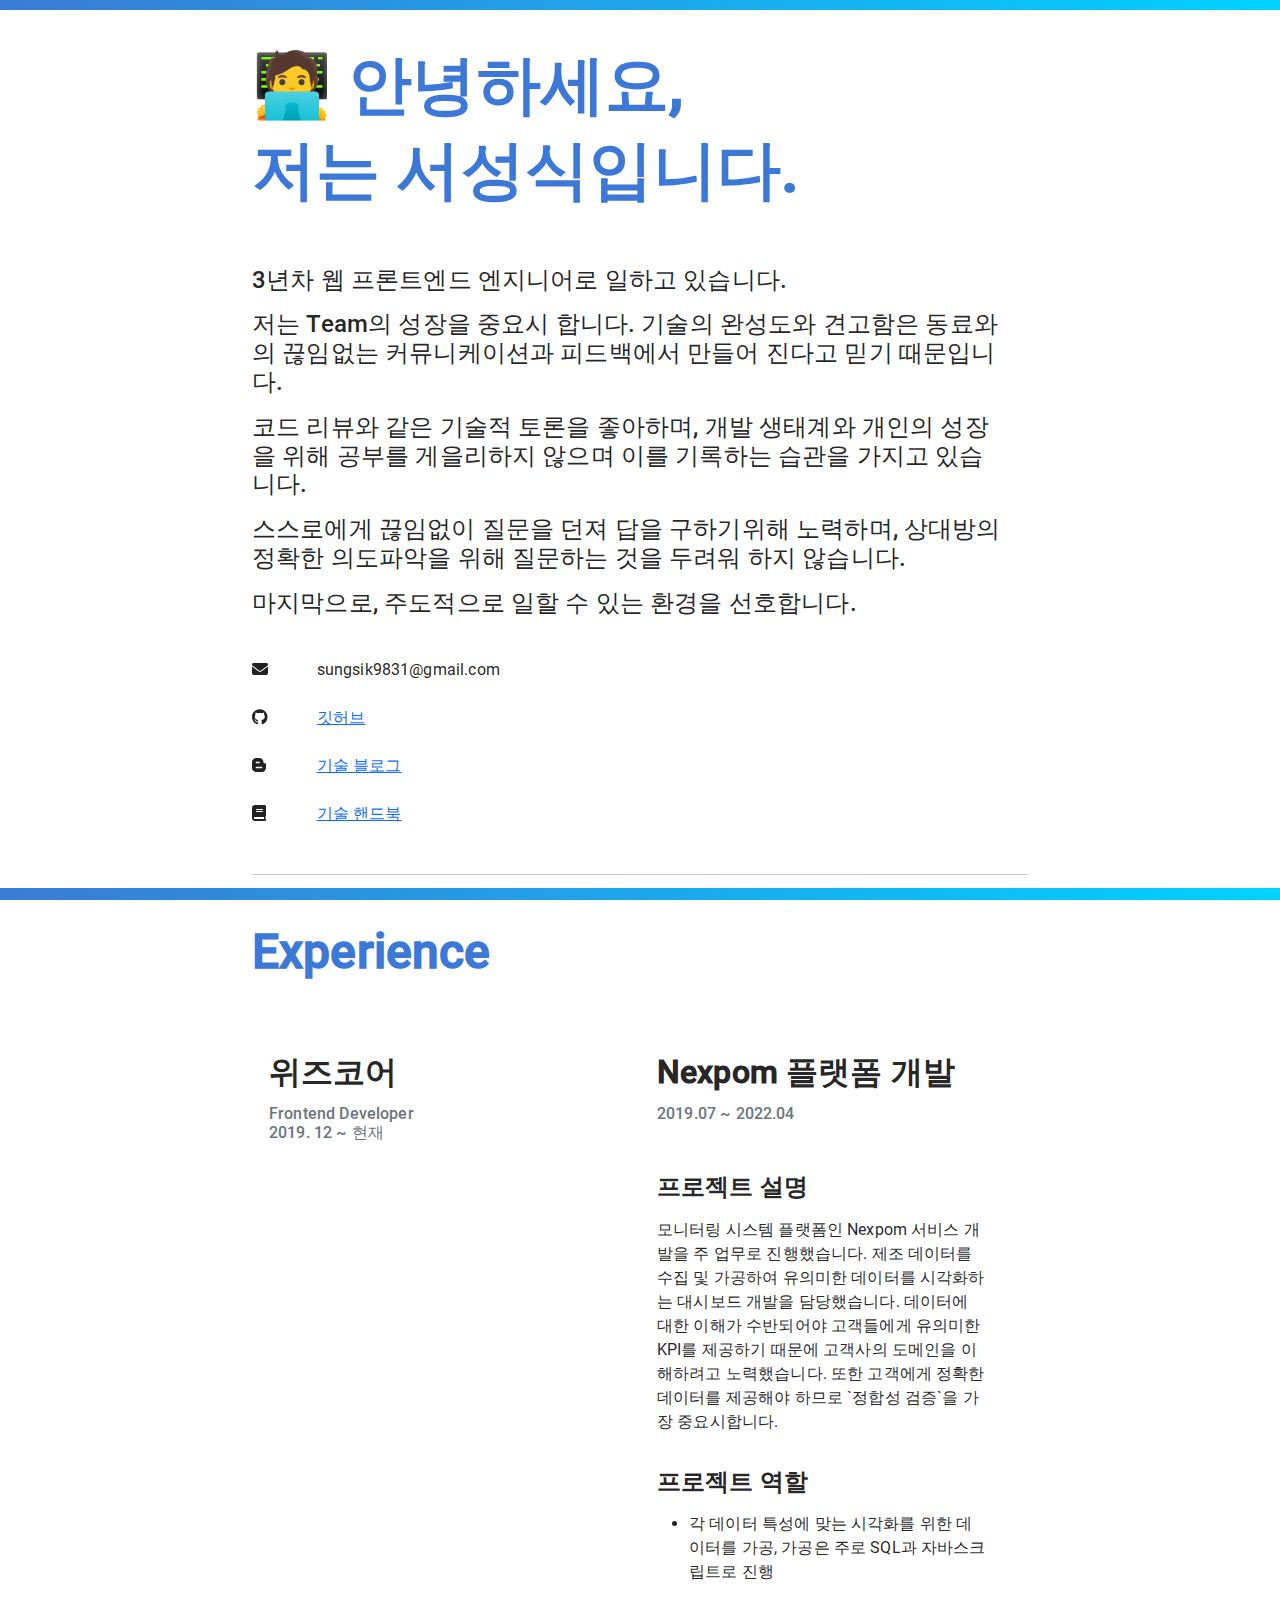
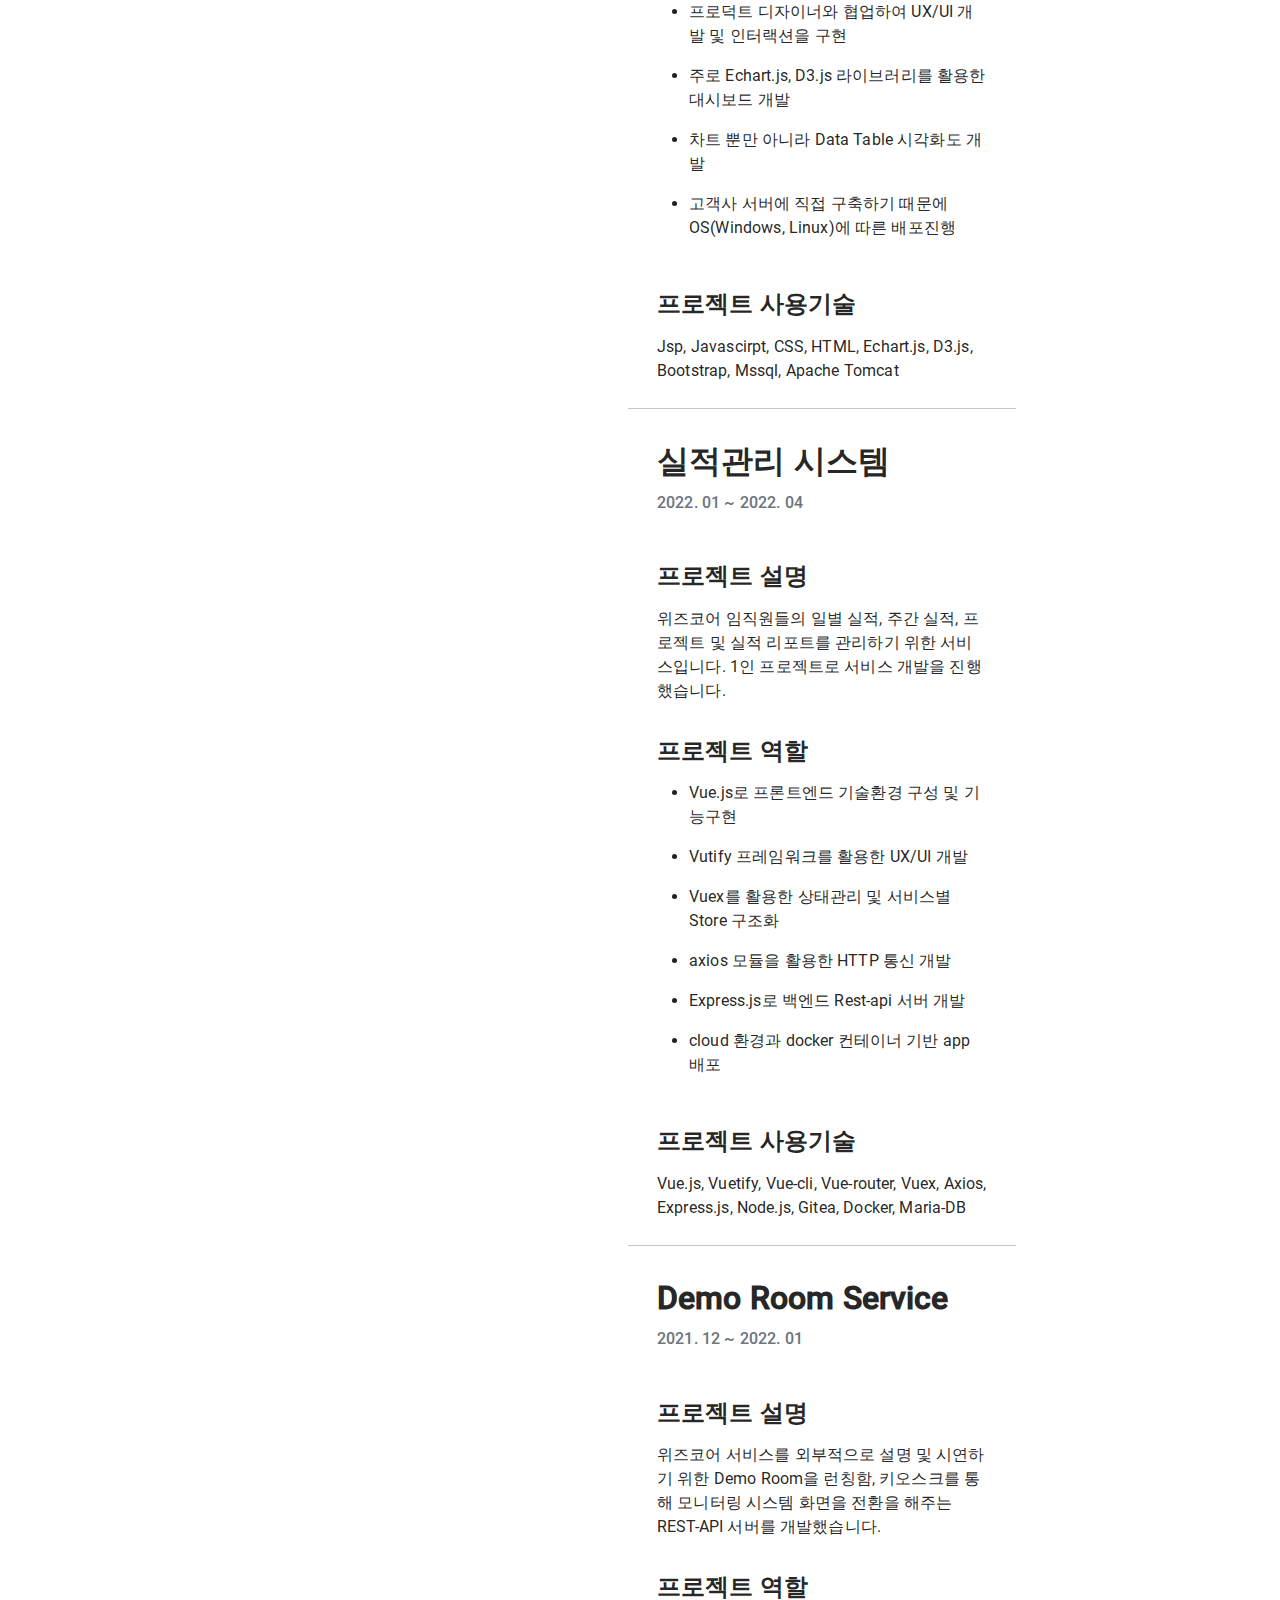
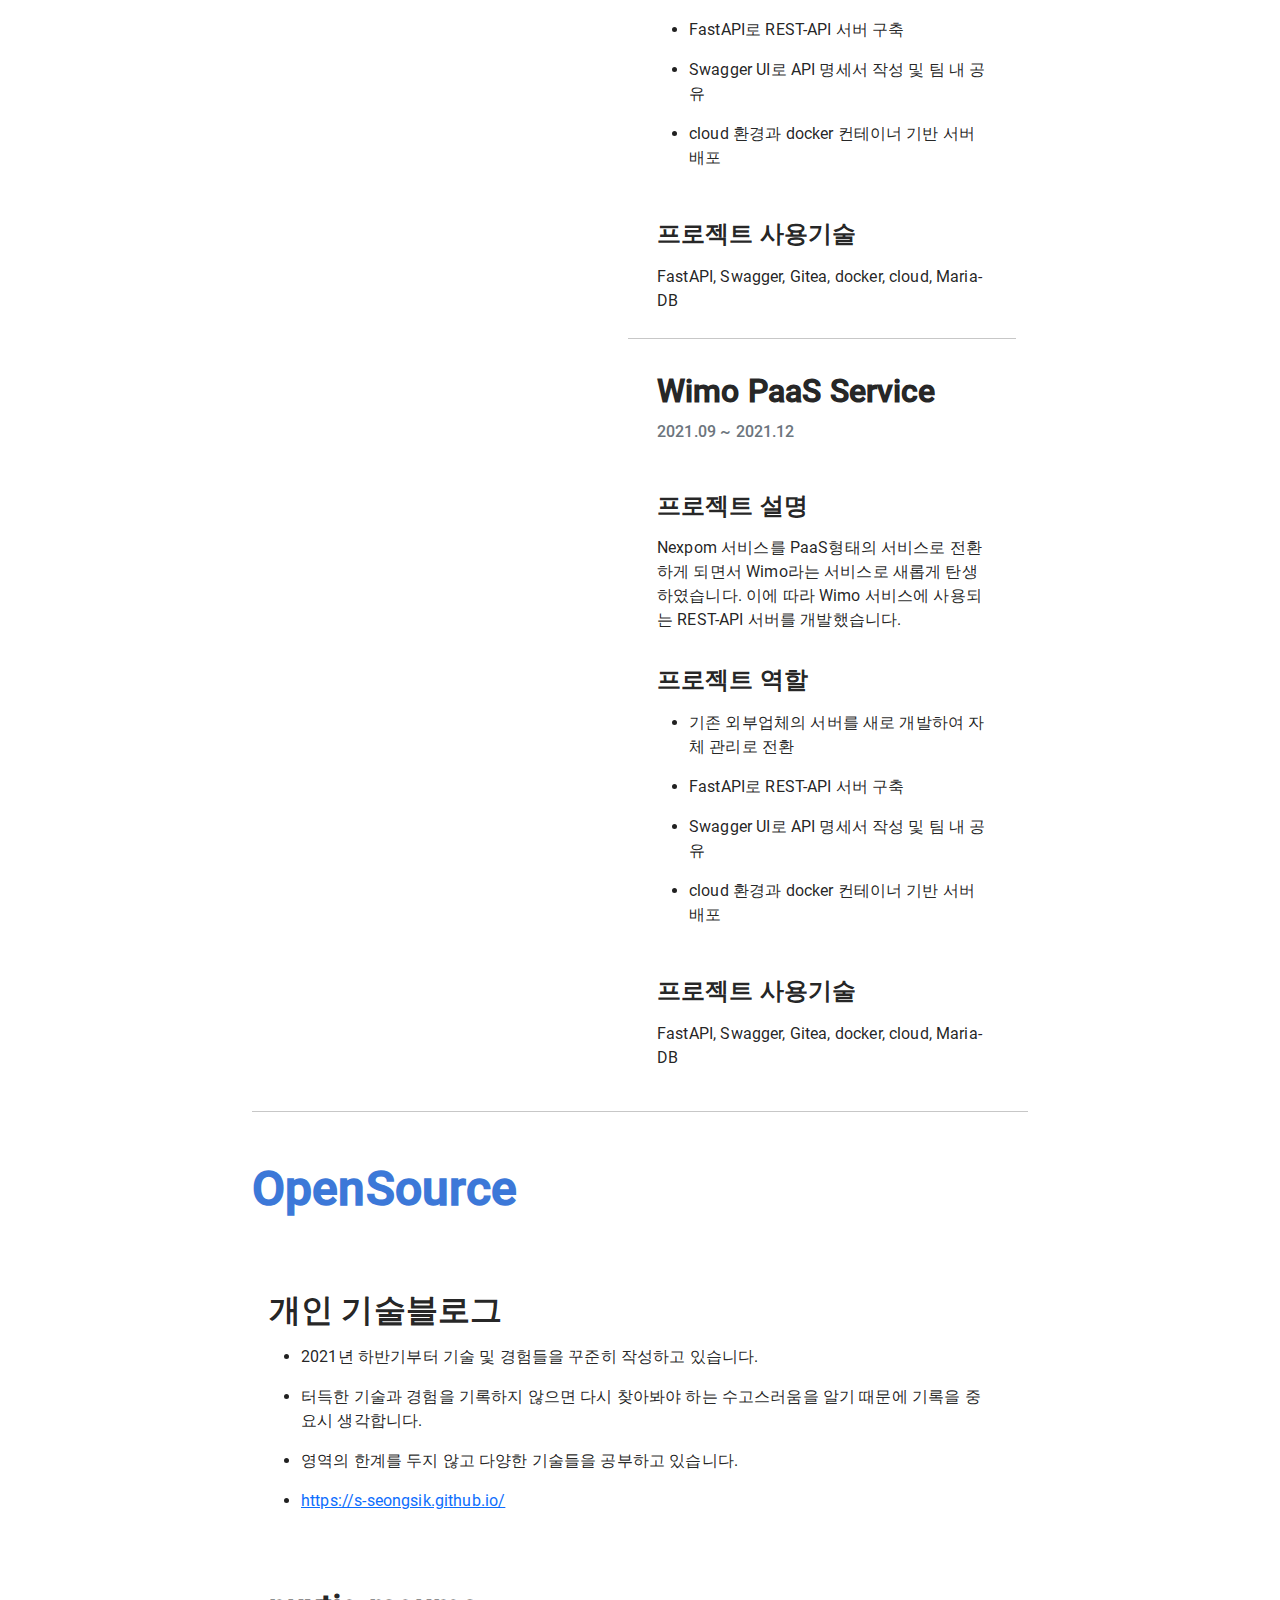
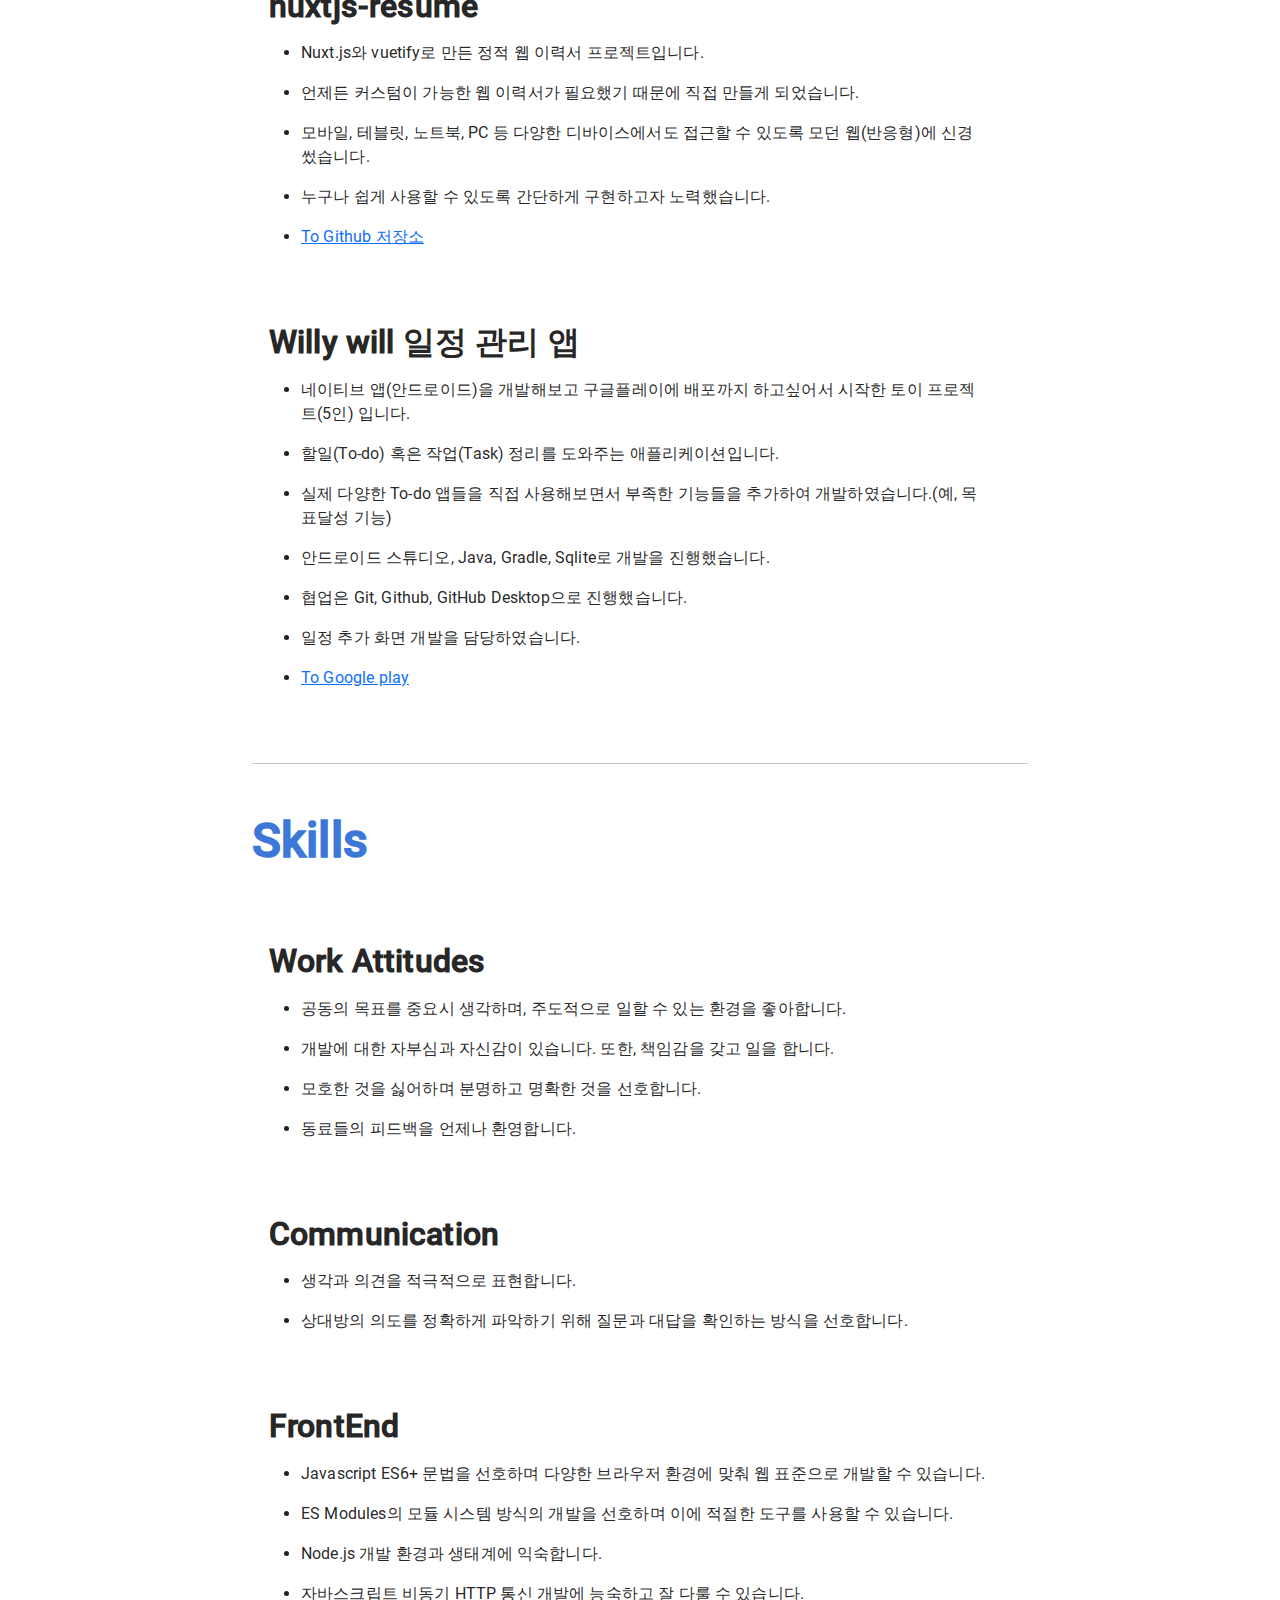
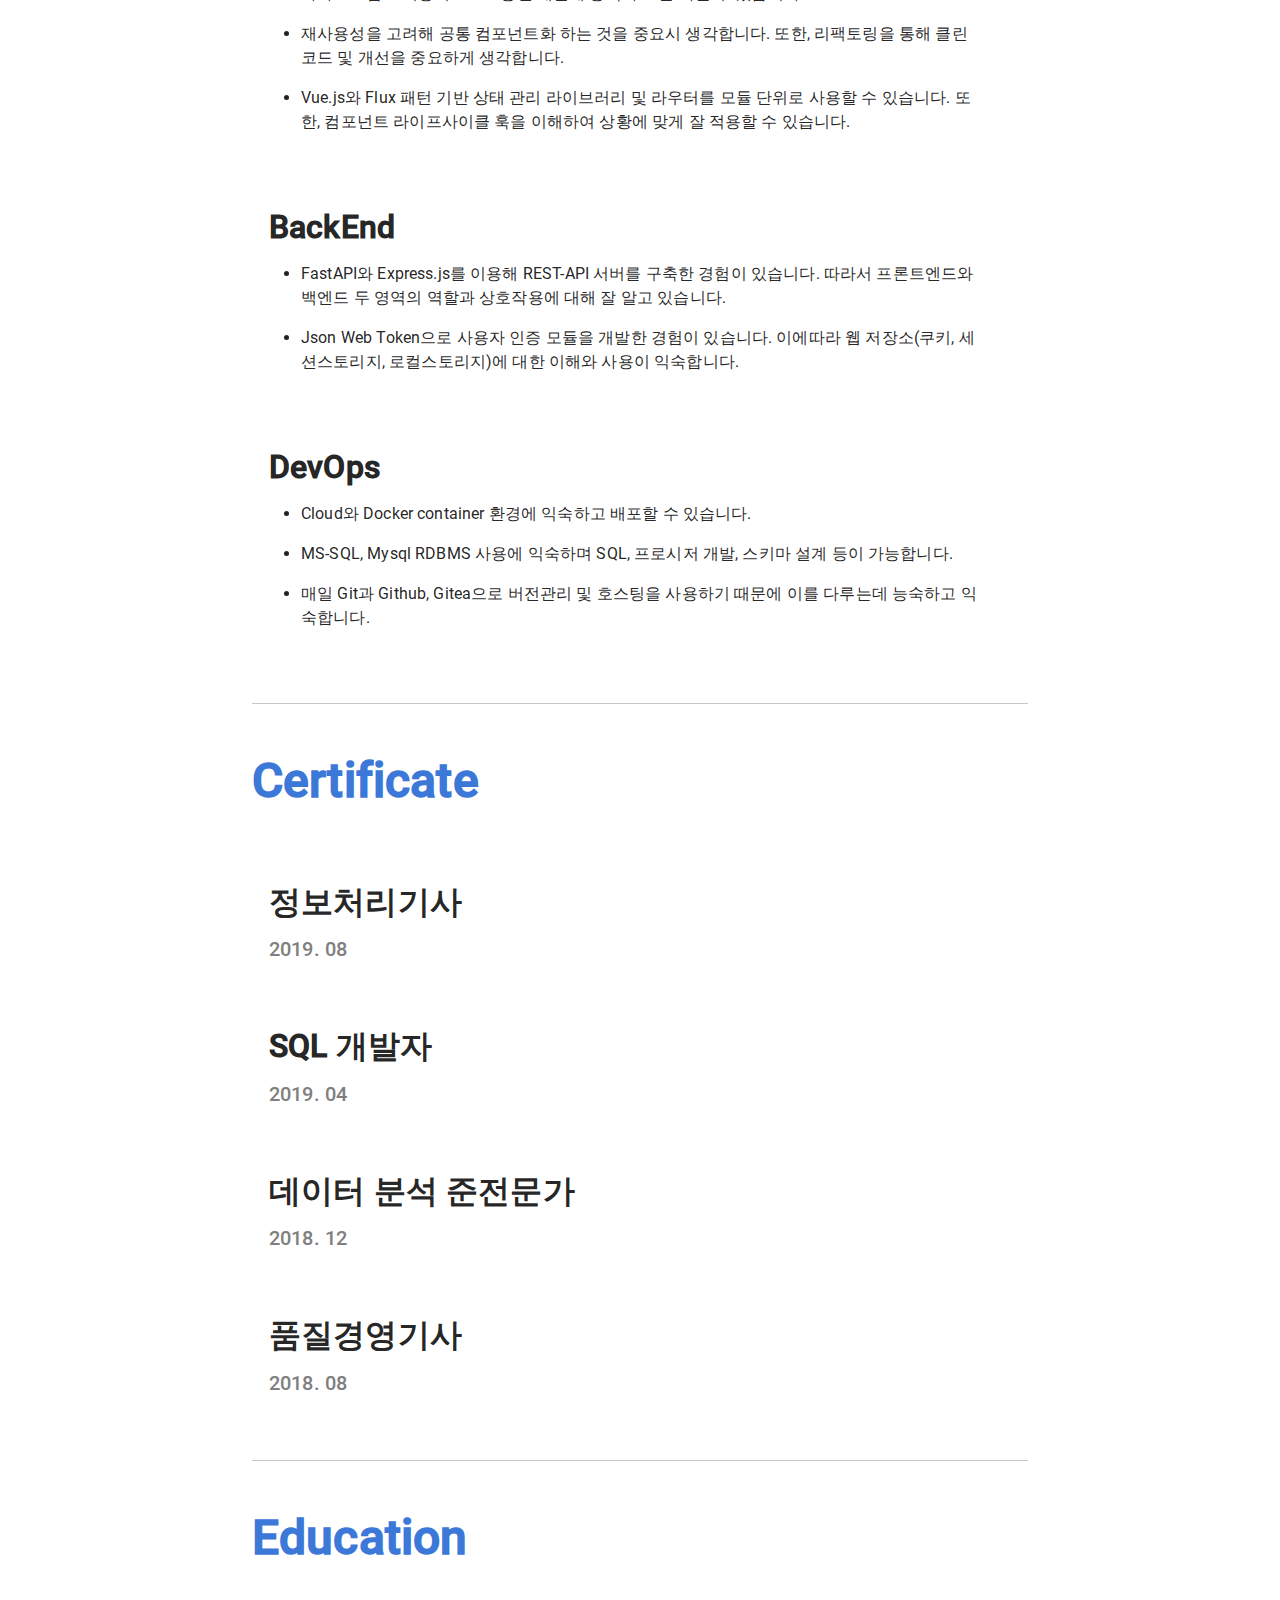
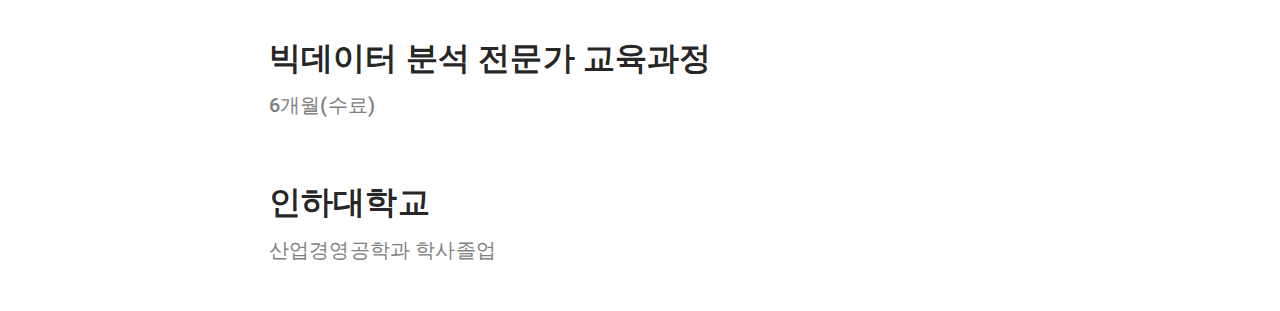
==== index.html @ 5734d90e "deploy" ====
<!DOCTYPE html><html><head><meta charSet="utf-8"/><meta http-equiv="x-ua-compatible" content="ie=edge"/><meta name="viewport" content="width=device-width, initial-scale=1, shrink-to-fit=no"/><meta data-react-helmet="true" name="viewport" content="initial-scale=1, width=device-width"/><meta name="generator" content="Gatsby 4.12.1"/><style data-href="/styles.228c276ac2e36ef3d51f.css" data-identity="gatsby-global-css">@charset "UTF-8";h1.title{font-size:4rem;line-height:1.2}h1.title,h2.title{color:#3c78d8;font-weight:700}h2.title{font-size:3rem}h3.title,h4.title{font-size:2rem;font-weight:700}h5.title{font-size:1.5rem;font-weight:700}.profile-paragraph{font-size:1.5rem;font-weight:500;line-height:1.2}@media screen and (max-width:960px){h1.title,h2.title{font-size:2.5rem}h3.title{font-size:2rem}h4.title{font-size:1.5rem}h5.title{font-size:1.3rem}.profile-paragraph{font-size:1.1rem}}body:before{height:10px;top:0}body:after,body:before{background:#00d2ff;background:linear-gradient(90deg,#3a7bd5,#00d2ff);content:"";display:block;position:fixed;width:100%;z-index:1}body:after{bottom:0;height:12px}/*!
 * Bootstrap v5.1.3 (https://getbootstrap.com/)
 * Copyright 2011-2021 The Bootstrap Authors
 * Copyright 2011-2021 Twitter, Inc.
 * Licensed under MIT (https://github.com/twbs/bootstrap/blob/main/LICENSE)
 */:root{--bs-blue:#0d6efd;--bs-indigo:#6610f2;--bs-purple:#6f42c1;--bs-pink:#d63384;--bs-red:#dc3545;--bs-orange:#fd7e14;--bs-yellow:#ffc107;--bs-green:#198754;--bs-teal:#20c997;--bs-cyan:#0dcaf0;--bs-white:#fff;--bs-gray:#6c757d;--bs-gray-dark:#343a40;--bs-gray-100:#f8f9fa;--bs-gray-200:#e9ecef;--bs-gray-300:#dee2e6;--bs-gray-400:#ced4da;--bs-gray-500:#adb5bd;--bs-gray-600:#6c757d;--bs-gray-700:#495057;--bs-gray-800:#343a40;--bs-gray-900:#212529;--bs-primary:#0d6efd;--bs-secondary:#6c757d;--bs-success:#198754;--bs-info:#0dcaf0;--bs-warning:#ffc107;--bs-danger:#dc3545;--bs-light:#f8f9fa;--bs-dark:#212529;--bs-primary-rgb:13,110,253;--bs-secondary-rgb:108,117,125;--bs-success-rgb:25,135,84;--bs-info-rgb:13,202,240;--bs-warning-rgb:255,193,7;--bs-danger-rgb:220,53,69;--bs-light-rgb:248,249,250;--bs-dark-rgb:33,37,41;--bs-white-rgb:255,255,255;--bs-black-rgb:0,0,0;--bs-body-color-rgb:33,37,41;--bs-body-bg-rgb:255,255,255;--bs-font-sans-serif:system-ui,-apple-system,"Segoe UI",Roboto,"Helvetica Neue",Arial,"Noto Sans","Liberation Sans",sans-serif,"Apple Color Emoji","Segoe UI Emoji","Segoe UI Symbol","Noto Color Emoji";--bs-font-monospace:SFMono-Regular,Menlo,Monaco,Consolas,"Liberation Mono","Courier New",monospace;--bs-gradient:linear-gradient(180deg,hsla(0,0%,100%,.15),hsla(0,0%,100%,0));--bs-body-font-family:var(--bs-font-sans-serif);--bs-body-font-size:1rem;--bs-body-font-weight:400;--bs-body-line-height:1.5;--bs-body-color:#212529;--bs-body-bg:#fff}*,:after,:before{box-sizing:border-box}@media (prefers-reduced-motion:no-preference){:root{scroll-behavior:smooth}}body{-webkit-text-size-adjust:100%;-webkit-tap-highlight-color:transparent;background-color:var(--bs-body-bg);color:var(--bs-body-color);font-family:var(--bs-body-font-family);font-size:var(--bs-body-font-size);font-weight:var(--bs-body-font-weight);line-height:var(--bs-body-line-height);margin:0;text-align:var(--bs-body-text-align)}hr{background-color:currentColor;border:0;color:inherit;margin:1rem 0;opacity:.25}hr:not([size]){height:1px}.h1,.h2,.h3,.h4,.h5,.h6,h1,h2,h3,h4,h5,h6{font-weight:500;line-height:1.2;margin-bottom:.5rem;margin-top:0}.h1,h1{font-size:calc(1.375rem + 1.5vw)}@media (min-width:1200px){.h1,h1{font-size:2.5rem}}.h2,h2{font-size:calc(1.325rem + .9vw)}@media (min-width:1200px){.h2,h2{font-size:2rem}}.h3,h3{font-size:calc(1.3rem + .6vw)}@media (min-width:1200px){.h3,h3{font-size:1.75rem}}.h4,h4{font-size:calc(1.275rem + .3vw)}@media (min-width:1200px){.h4,h4{font-size:1.5rem}}.h5,h5{font-size:1.25rem}.h6,h6{font-size:1rem}p{margin-bottom:1rem;margin-top:0}abbr[data-bs-original-title],abbr[title]{cursor:help;-webkit-text-decoration:underline dotted;text-decoration:underline dotted;-webkit-text-decoration-skip-ink:none;text-decoration-skip-ink:none}address{font-style:normal;line-height:inherit;margin-bottom:1rem}ol,ul{padding-left:2rem}dl,ol,ul{margin-bottom:1rem;margin-top:0}ol ol,ol ul,ul ol,ul ul{margin-bottom:0}dt{font-weight:700}dd{margin-bottom:.5rem;margin-left:0}blockquote{margin:0 0 1rem}b,strong{font-weight:bolder}.small,small{font-size:.875em}.mark,mark{background-color:#fcf8e3;padding:.2em}sub,sup{font-size:.75em;line-height:0;position:relative;vertical-align:baseline}sub{bottom:-.25em}sup{top:-.5em}a{color:#0d6efd;text-decoration:underline}a:hover{color:#0a58ca}a:not([href]):not([class]),a:not([href]):not([class]):hover{color:inherit;text-decoration:none}code,kbd,pre,samp{direction:ltr;font-family:var(--bs-font-monospace);font-size:1em;unicode-bidi:bidi-override}pre{display:block;font-size:.875em;margin-bottom:1rem;margin-top:0;overflow:auto}pre code{color:inherit;font-size:inherit;word-break:normal}code{word-wrap:break-word;color:#d63384;font-size:.875em}a>code{color:inherit}kbd{background-color:#212529;border-radius:.2rem;color:#fff;font-size:.875em;padding:.2rem .4rem}kbd kbd{font-size:1em;font-weight:700;padding:0}figure{margin:0 0 1rem}img,svg{vertical-align:middle}table{border-collapse:collapse;caption-side:bottom}caption{color:#6c757d;padding-bottom:.5rem;padding-top:.5rem;text-align:left}th{text-align:inherit;text-align:-webkit-match-parent}tbody,td,tfoot,th,thead,tr{border:0 solid;border-color:inherit}label{display:inline-block}button{border-radius:0}button:focus:not(:focus-visible){outline:0}button,input,optgroup,select,textarea{font-family:inherit;font-size:inherit;line-height:inherit;margin:0}button,select{text-transform:none}[role=button]{cursor:pointer}select{word-wrap:normal}select:disabled{opacity:1}[list]::-webkit-calendar-picker-indicator{display:none}[type=button],[type=reset],[type=submit],button{-webkit-appearance:button}[type=button]:not(:disabled),[type=reset]:not(:disabled),[type=submit]:not(:disabled),button:not(:disabled){cursor:pointer}::-moz-focus-inner{border-style:none;padding:0}textarea{resize:vertical}fieldset{border:0;margin:0;min-width:0;padding:0}legend{float:left;font-size:calc(1.275rem + .3vw);line-height:inherit;margin-bottom:.5rem;padding:0;width:100%}@media (min-width:1200px){legend{font-size:1.5rem}}legend+*{clear:left}::-webkit-datetime-edit-day-field,::-webkit-datetime-edit-fields-wrapper,::-webkit-datetime-edit-hour-field,::-webkit-datetime-edit-minute,::-webkit-datetime-edit-month-field,::-webkit-datetime-edit-text,::-webkit-datetime-edit-year-field{padding:0}::-webkit-inner-spin-button{height:auto}[type=search]{-webkit-appearance:textfield;outline-offset:-2px}::-webkit-search-decoration{-webkit-appearance:none}::-webkit-color-swatch-wrapper{padding:0}::file-selector-button{font:inherit}::-webkit-file-upload-button{-webkit-appearance:button;font:inherit}output{display:inline-block}iframe{border:0}summary{cursor:pointer;display:list-item}progress{vertical-align:baseline}[hidden]{display:none!important}.lead{font-size:1.25rem;font-weight:300}.display-1{font-size:calc(1.625rem + 4.5vw);font-weight:300;line-height:1.2}@media (min-width:1200px){.display-1{font-size:5rem}}.display-2{font-size:calc(1.575rem + 3.9vw);font-weight:300;line-height:1.2}@media (min-width:1200px){.display-2{font-size:4.5rem}}.display-3{font-size:calc(1.525rem + 3.3vw);font-weight:300;line-height:1.2}@media (min-width:1200px){.display-3{font-size:4rem}}.display-4{font-size:calc(1.475rem + 2.7vw);font-weight:300;line-height:1.2}@media (min-width:1200px){.display-4{font-size:3.5rem}}.display-5{font-size:calc(1.425rem + 2.1vw);font-weight:300;line-height:1.2}@media (min-width:1200px){.display-5{font-size:3rem}}.display-6{font-size:calc(1.375rem + 1.5vw);font-weight:300;line-height:1.2}@media (min-width:1200px){.display-6{font-size:2.5rem}}.list-inline,.list-unstyled{list-style:none;padding-left:0}.list-inline-item{display:inline-block}.list-inline-item:not(:last-child){margin-right:.5rem}.initialism{font-size:.875em;text-transform:uppercase}.blockquote{font-size:1.25rem;margin-bottom:1rem}.blockquote>:last-child{margin-bottom:0}.blockquote-footer{color:#6c757d;font-size:.875em;margin-bottom:1rem;margin-top:-1rem}.blockquote-footer:before{content:"— "}.img-fluid,.img-thumbnail{height:auto;max-width:100%}.img-thumbnail{background-color:#fff;border:1px solid #dee2e6;border-radius:.25rem;padding:.25rem}.figure{display:inline-block}.figure-img{line-height:1;margin-bottom:.5rem}.figure-caption{color:#6c757d;font-size:.875em}.container,.container-fluid,.container-lg,.container-md,.container-sm,.container-xl,.container-xxl{margin-left:auto;margin-right:auto;padding-left:var(--bs-gutter-x,.75rem);padding-right:var(--bs-gutter-x,.75rem);width:100%}@media (min-width:576px){.container,.container-sm{max-width:540px}}@media (min-width:768px){.container,.container-md,.container-sm{max-width:720px}}@media (min-width:992px){.container,.container-lg,.container-md,.container-sm{max-width:960px}}@media (min-width:1200px){.container,.container-lg,.container-md,.container-sm,.container-xl{max-width:1140px}}@media (min-width:1400px){.container,.container-lg,.container-md,.container-sm,.container-xl,.container-xxl{max-width:1320px}}.row{--bs-gutter-x:1.5rem;--bs-gutter-y:0;display:flex;flex-wrap:wrap;margin-left:calc(var(--bs-gutter-x)*-.5);margin-right:calc(var(--bs-gutter-x)*-.5);margin-top:calc(var(--bs-gutter-y)*-1)}.row>*{flex-shrink:0;margin-top:var(--bs-gutter-y);max-width:100%;padding-left:calc(var(--bs-gutter-x)*.5);padding-right:calc(var(--bs-gutter-x)*.5);width:100%}.col{flex:1 0}.row-cols-auto>*{flex:0 0 auto;width:auto}.row-cols-1>*{flex:0 0 auto;width:100%}.row-cols-2>*{flex:0 0 auto;width:50%}.row-cols-3>*{flex:0 0 auto;width:33.3333333333%}.row-cols-4>*{flex:0 0 auto;width:25%}.row-cols-5>*{flex:0 0 auto;width:20%}.row-cols-6>*{flex:0 0 auto;width:16.6666666667%}.col-auto{flex:0 0 auto;width:auto}.col-1{flex:0 0 auto;width:8.33333333%}.col-2{flex:0 0 auto;width:16.66666667%}.col-3{flex:0 0 auto;width:25%}.col-4{flex:0 0 auto;width:33.33333333%}.col-5{flex:0 0 auto;width:41.66666667%}.col-6{flex:0 0 auto;width:50%}.col-7{flex:0 0 auto;width:58.33333333%}.col-8{flex:0 0 auto;width:66.66666667%}.col-9{flex:0 0 auto;width:75%}.col-10{flex:0 0 auto;width:83.33333333%}.col-11{flex:0 0 auto;width:91.66666667%}.col-12{flex:0 0 auto;width:100%}.offset-1{margin-left:8.33333333%}.offset-2{margin-left:16.66666667%}.offset-3{margin-left:25%}.offset-4{margin-left:33.33333333%}.offset-5{margin-left:41.66666667%}.offset-6{margin-left:50%}.offset-7{margin-left:58.33333333%}.offset-8{margin-left:66.66666667%}.offset-9{margin-left:75%}.offset-10{margin-left:83.33333333%}.offset-11{margin-left:91.66666667%}.g-0,.gx-0{--bs-gutter-x:0}.g-0,.gy-0{--bs-gutter-y:0}.g-1,.gx-1{--bs-gutter-x:0.25rem}.g-1,.gy-1{--bs-gutter-y:0.25rem}.g-2,.gx-2{--bs-gutter-x:0.5rem}.g-2,.gy-2{--bs-gutter-y:0.5rem}.g-3,.gx-3{--bs-gutter-x:1rem}.g-3,.gy-3{--bs-gutter-y:1rem}.g-4,.gx-4{--bs-gutter-x:1.5rem}.g-4,.gy-4{--bs-gutter-y:1.5rem}.g-5,.gx-5{--bs-gutter-x:3rem}.g-5,.gy-5{--bs-gutter-y:3rem}@media (min-width:576px){.col-sm{flex:1 0}.row-cols-sm-auto>*{flex:0 0 auto;width:auto}.row-cols-sm-1>*{flex:0 0 auto;width:100%}.row-cols-sm-2>*{flex:0 0 auto;width:50%}.row-cols-sm-3>*{flex:0 0 auto;width:33.3333333333%}.row-cols-sm-4>*{flex:0 0 auto;width:25%}.row-cols-sm-5>*{flex:0 0 auto;width:20%}.row-cols-sm-6>*{flex:0 0 auto;width:16.6666666667%}.col-sm-auto{flex:0 0 auto;width:auto}.col-sm-1{flex:0 0 auto;width:8.33333333%}.col-sm-2{flex:0 0 auto;width:16.66666667%}.col-sm-3{flex:0 0 auto;width:25%}.col-sm-4{flex:0 0 auto;width:33.33333333%}.col-sm-5{flex:0 0 auto;width:41.66666667%}.col-sm-6{flex:0 0 auto;width:50%}.col-sm-7{flex:0 0 auto;width:58.33333333%}.col-sm-8{flex:0 0 auto;width:66.66666667%}.col-sm-9{flex:0 0 auto;width:75%}.col-sm-10{flex:0 0 auto;width:83.33333333%}.col-sm-11{flex:0 0 auto;width:91.66666667%}.col-sm-12{flex:0 0 auto;width:100%}.offset-sm-0{margin-left:0}.offset-sm-1{margin-left:8.33333333%}.offset-sm-2{margin-left:16.66666667%}.offset-sm-3{margin-left:25%}.offset-sm-4{margin-left:33.33333333%}.offset-sm-5{margin-left:41.66666667%}.offset-sm-6{margin-left:50%}.offset-sm-7{margin-left:58.33333333%}.offset-sm-8{margin-left:66.66666667%}.offset-sm-9{margin-left:75%}.offset-sm-10{margin-left:83.33333333%}.offset-sm-11{margin-left:91.66666667%}.g-sm-0,.gx-sm-0{--bs-gutter-x:0}.g-sm-0,.gy-sm-0{--bs-gutter-y:0}.g-sm-1,.gx-sm-1{--bs-gutter-x:0.25rem}.g-sm-1,.gy-sm-1{--bs-gutter-y:0.25rem}.g-sm-2,.gx-sm-2{--bs-gutter-x:0.5rem}.g-sm-2,.gy-sm-2{--bs-gutter-y:0.5rem}.g-sm-3,.gx-sm-3{--bs-gutter-x:1rem}.g-sm-3,.gy-sm-3{--bs-gutter-y:1rem}.g-sm-4,.gx-sm-4{--bs-gutter-x:1.5rem}.g-sm-4,.gy-sm-4{--bs-gutter-y:1.5rem}.g-sm-5,.gx-sm-5{--bs-gutter-x:3rem}.g-sm-5,.gy-sm-5{--bs-gutter-y:3rem}}@media (min-width:768px){.col-md{flex:1 0}.row-cols-md-auto>*{flex:0 0 auto;width:auto}.row-cols-md-1>*{flex:0 0 auto;width:100%}.row-cols-md-2>*{flex:0 0 auto;width:50%}.row-cols-md-3>*{flex:0 0 auto;width:33.3333333333%}.row-cols-md-4>*{flex:0 0 auto;width:25%}.row-cols-md-5>*{flex:0 0 auto;width:20%}.row-cols-md-6>*{flex:0 0 auto;width:16.6666666667%}.col-md-auto{flex:0 0 auto;width:auto}.col-md-1{flex:0 0 auto;width:8.33333333%}.col-md-2{flex:0 0 auto;width:16.66666667%}.col-md-3{flex:0 0 auto;width:25%}.col-md-4{flex:0 0 auto;width:33.33333333%}.col-md-5{flex:0 0 auto;width:41.66666667%}.col-md-6{flex:0 0 auto;width:50%}.col-md-7{flex:0 0 auto;width:58.33333333%}.col-md-8{flex:0 0 auto;width:66.66666667%}.col-md-9{flex:0 0 auto;width:75%}.col-md-10{flex:0 0 auto;width:83.33333333%}.col-md-11{flex:0 0 auto;width:91.66666667%}.col-md-12{flex:0 0 auto;width:100%}.offset-md-0{margin-left:0}.offset-md-1{margin-left:8.33333333%}.offset-md-2{margin-left:16.66666667%}.offset-md-3{margin-left:25%}.offset-md-4{margin-left:33.33333333%}.offset-md-5{margin-left:41.66666667%}.offset-md-6{margin-left:50%}.offset-md-7{margin-left:58.33333333%}.offset-md-8{margin-left:66.66666667%}.offset-md-9{margin-left:75%}.offset-md-10{margin-left:83.33333333%}.offset-md-11{margin-left:91.66666667%}.g-md-0,.gx-md-0{--bs-gutter-x:0}.g-md-0,.gy-md-0{--bs-gutter-y:0}.g-md-1,.gx-md-1{--bs-gutter-x:0.25rem}.g-md-1,.gy-md-1{--bs-gutter-y:0.25rem}.g-md-2,.gx-md-2{--bs-gutter-x:0.5rem}.g-md-2,.gy-md-2{--bs-gutter-y:0.5rem}.g-md-3,.gx-md-3{--bs-gutter-x:1rem}.g-md-3,.gy-md-3{--bs-gutter-y:1rem}.g-md-4,.gx-md-4{--bs-gutter-x:1.5rem}.g-md-4,.gy-md-4{--bs-gutter-y:1.5rem}.g-md-5,.gx-md-5{--bs-gutter-x:3rem}.g-md-5,.gy-md-5{--bs-gutter-y:3rem}}@media (min-width:992px){.col-lg{flex:1 0}.row-cols-lg-auto>*{flex:0 0 auto;width:auto}.row-cols-lg-1>*{flex:0 0 auto;width:100%}.row-cols-lg-2>*{flex:0 0 auto;width:50%}.row-cols-lg-3>*{flex:0 0 auto;width:33.3333333333%}.row-cols-lg-4>*{flex:0 0 auto;width:25%}.row-cols-lg-5>*{flex:0 0 auto;width:20%}.row-cols-lg-6>*{flex:0 0 auto;width:16.6666666667%}.col-lg-auto{flex:0 0 auto;width:auto}.col-lg-1{flex:0 0 auto;width:8.33333333%}.col-lg-2{flex:0 0 auto;width:16.66666667%}.col-lg-3{flex:0 0 auto;width:25%}.col-lg-4{flex:0 0 auto;width:33.33333333%}.col-lg-5{flex:0 0 auto;width:41.66666667%}.col-lg-6{flex:0 0 auto;width:50%}.col-lg-7{flex:0 0 auto;width:58.33333333%}.col-lg-8{flex:0 0 auto;width:66.66666667%}.col-lg-9{flex:0 0 auto;width:75%}.col-lg-10{flex:0 0 auto;width:83.33333333%}.col-lg-11{flex:0 0 auto;width:91.66666667%}.col-lg-12{flex:0 0 auto;width:100%}.offset-lg-0{margin-left:0}.offset-lg-1{margin-left:8.33333333%}.offset-lg-2{margin-left:16.66666667%}.offset-lg-3{margin-left:25%}.offset-lg-4{margin-left:33.33333333%}.offset-lg-5{margin-left:41.66666667%}.offset-lg-6{margin-left:50%}.offset-lg-7{margin-left:58.33333333%}.offset-lg-8{margin-left:66.66666667%}.offset-lg-9{margin-left:75%}.offset-lg-10{margin-left:83.33333333%}.offset-lg-11{margin-left:91.66666667%}.g-lg-0,.gx-lg-0{--bs-gutter-x:0}.g-lg-0,.gy-lg-0{--bs-gutter-y:0}.g-lg-1,.gx-lg-1{--bs-gutter-x:0.25rem}.g-lg-1,.gy-lg-1{--bs-gutter-y:0.25rem}.g-lg-2,.gx-lg-2{--bs-gutter-x:0.5rem}.g-lg-2,.gy-lg-2{--bs-gutter-y:0.5rem}.g-lg-3,.gx-lg-3{--bs-gutter-x:1rem}.g-lg-3,.gy-lg-3{--bs-gutter-y:1rem}.g-lg-4,.gx-lg-4{--bs-gutter-x:1.5rem}.g-lg-4,.gy-lg-4{--bs-gutter-y:1.5rem}.g-lg-5,.gx-lg-5{--bs-gutter-x:3rem}.g-lg-5,.gy-lg-5{--bs-gutter-y:3rem}}@media (min-width:1200px){.col-xl{flex:1 0}.row-cols-xl-auto>*{flex:0 0 auto;width:auto}.row-cols-xl-1>*{flex:0 0 auto;width:100%}.row-cols-xl-2>*{flex:0 0 auto;width:50%}.row-cols-xl-3>*{flex:0 0 auto;width:33.3333333333%}.row-cols-xl-4>*{flex:0 0 auto;width:25%}.row-cols-xl-5>*{flex:0 0 auto;width:20%}.row-cols-xl-6>*{flex:0 0 auto;width:16.6666666667%}.col-xl-auto{flex:0 0 auto;width:auto}.col-xl-1{flex:0 0 auto;width:8.33333333%}.col-xl-2{flex:0 0 auto;width:16.66666667%}.col-xl-3{flex:0 0 auto;width:25%}.col-xl-4{flex:0 0 auto;width:33.33333333%}.col-xl-5{flex:0 0 auto;width:41.66666667%}.col-xl-6{flex:0 0 auto;width:50%}.col-xl-7{flex:0 0 auto;width:58.33333333%}.col-xl-8{flex:0 0 auto;width:66.66666667%}.col-xl-9{flex:0 0 auto;width:75%}.col-xl-10{flex:0 0 auto;width:83.33333333%}.col-xl-11{flex:0 0 auto;width:91.66666667%}.col-xl-12{flex:0 0 auto;width:100%}.offset-xl-0{margin-left:0}.offset-xl-1{margin-left:8.33333333%}.offset-xl-2{margin-left:16.66666667%}.offset-xl-3{margin-left:25%}.offset-xl-4{margin-left:33.33333333%}.offset-xl-5{margin-left:41.66666667%}.offset-xl-6{margin-left:50%}.offset-xl-7{margin-left:58.33333333%}.offset-xl-8{margin-left:66.66666667%}.offset-xl-9{margin-left:75%}.offset-xl-10{margin-left:83.33333333%}.offset-xl-11{margin-left:91.66666667%}.g-xl-0,.gx-xl-0{--bs-gutter-x:0}.g-xl-0,.gy-xl-0{--bs-gutter-y:0}.g-xl-1,.gx-xl-1{--bs-gutter-x:0.25rem}.g-xl-1,.gy-xl-1{--bs-gutter-y:0.25rem}.g-xl-2,.gx-xl-2{--bs-gutter-x:0.5rem}.g-xl-2,.gy-xl-2{--bs-gutter-y:0.5rem}.g-xl-3,.gx-xl-3{--bs-gutter-x:1rem}.g-xl-3,.gy-xl-3{--bs-gutter-y:1rem}.g-xl-4,.gx-xl-4{--bs-gutter-x:1.5rem}.g-xl-4,.gy-xl-4{--bs-gutter-y:1.5rem}.g-xl-5,.gx-xl-5{--bs-gutter-x:3rem}.g-xl-5,.gy-xl-5{--bs-gutter-y:3rem}}@media (min-width:1400px){.col-xxl{flex:1 0}.row-cols-xxl-auto>*{flex:0 0 auto;width:auto}.row-cols-xxl-1>*{flex:0 0 auto;width:100%}.row-cols-xxl-2>*{flex:0 0 auto;width:50%}.row-cols-xxl-3>*{flex:0 0 auto;width:33.3333333333%}.row-cols-xxl-4>*{flex:0 0 auto;width:25%}.row-cols-xxl-5>*{flex:0 0 auto;width:20%}.row-cols-xxl-6>*{flex:0 0 auto;width:16.6666666667%}.col-xxl-auto{flex:0 0 auto;width:auto}.col-xxl-1{flex:0 0 auto;width:8.33333333%}.col-xxl-2{flex:0 0 auto;width:16.66666667%}.col-xxl-3{flex:0 0 auto;width:25%}.col-xxl-4{flex:0 0 auto;width:33.33333333%}.col-xxl-5{flex:0 0 auto;width:41.66666667%}.col-xxl-6{flex:0 0 auto;width:50%}.col-xxl-7{flex:0 0 auto;width:58.33333333%}.col-xxl-8{flex:0 0 auto;width:66.66666667%}.col-xxl-9{flex:0 0 auto;width:75%}.col-xxl-10{flex:0 0 auto;width:83.33333333%}.col-xxl-11{flex:0 0 auto;width:91.66666667%}.col-xxl-12{flex:0 0 auto;width:100%}.offset-xxl-0{margin-left:0}.offset-xxl-1{margin-left:8.33333333%}.offset-xxl-2{margin-left:16.66666667%}.offset-xxl-3{margin-left:25%}.offset-xxl-4{margin-left:33.33333333%}.offset-xxl-5{margin-left:41.66666667%}.offset-xxl-6{margin-left:50%}.offset-xxl-7{margin-left:58.33333333%}.offset-xxl-8{margin-left:66.66666667%}.offset-xxl-9{margin-left:75%}.offset-xxl-10{margin-left:83.33333333%}.offset-xxl-11{margin-left:91.66666667%}.g-xxl-0,.gx-xxl-0{--bs-gutter-x:0}.g-xxl-0,.gy-xxl-0{--bs-gutter-y:0}.g-xxl-1,.gx-xxl-1{--bs-gutter-x:0.25rem}.g-xxl-1,.gy-xxl-1{--bs-gutter-y:0.25rem}.g-xxl-2,.gx-xxl-2{--bs-gutter-x:0.5rem}.g-xxl-2,.gy-xxl-2{--bs-gutter-y:0.5rem}.g-xxl-3,.gx-xxl-3{--bs-gutter-x:1rem}.g-xxl-3,.gy-xxl-3{--bs-gutter-y:1rem}.g-xxl-4,.gx-xxl-4{--bs-gutter-x:1.5rem}.g-xxl-4,.gy-xxl-4{--bs-gutter-y:1.5rem}.g-xxl-5,.gx-xxl-5{--bs-gutter-x:3rem}.g-xxl-5,.gy-xxl-5{--bs-gutter-y:3rem}}.table{--bs-table-bg:transparent;--bs-table-accent-bg:transparent;--bs-table-striped-color:#212529;--bs-table-striped-bg:rgba(0,0,0,.05);--bs-table-active-color:#212529;--bs-table-active-bg:rgba(0,0,0,.1);--bs-table-hover-color:#212529;--bs-table-hover-bg:rgba(0,0,0,.075);border-color:#dee2e6;color:#212529;margin-bottom:1rem;vertical-align:top;width:100%}.table>:not(caption)>*>*{background-color:var(--bs-table-bg);border-bottom-width:1px;box-shadow:inset 0 0 0 9999px var(--bs-table-accent-bg);padding:.5rem}.table>tbody{vertical-align:inherit}.table>thead{vertical-align:bottom}.table>:not(:first-child){border-top:2px solid}.caption-top{caption-side:top}.table-sm>:not(caption)>*>*{padding:.25rem}.table-bordered>:not(caption)>*{border-width:1px 0}.table-bordered>:not(caption)>*>*{border-width:0 1px}.table-borderless>:not(caption)>*>*{border-bottom-width:0}.table-borderless>:not(:first-child){border-top-width:0}.table-striped>tbody>tr:nth-of-type(odd)>*{--bs-table-accent-bg:var(--bs-table-striped-bg);color:var(--bs-table-striped-color)}.table-active{--bs-table-accent-bg:var(--bs-table-active-bg);color:var(--bs-table-active-color)}.table-hover>tbody>tr:hover>*{--bs-table-accent-bg:var(--bs-table-hover-bg);color:var(--bs-table-hover-color)}.table-primary{--bs-table-bg:#cfe2ff;--bs-table-striped-bg:#c5d7f2;--bs-table-striped-color:#000;--bs-table-active-bg:#bacbe6;--bs-table-active-color:#000;--bs-table-hover-bg:#bfd1ec;--bs-table-hover-color:#000;border-color:#bacbe6;color:#000}.table-secondary{--bs-table-bg:#e2e3e5;--bs-table-striped-bg:#d7d8da;--bs-table-striped-color:#000;--bs-table-active-bg:#cbccce;--bs-table-active-color:#000;--bs-table-hover-bg:#d1d2d4;--bs-table-hover-color:#000;border-color:#cbccce;color:#000}.table-success{--bs-table-bg:#d1e7dd;--bs-table-striped-bg:#c7dbd2;--bs-table-striped-color:#000;--bs-table-active-bg:#bcd0c7;--bs-table-active-color:#000;--bs-table-hover-bg:#c1d6cc;--bs-table-hover-color:#000;border-color:#bcd0c7;color:#000}.table-info{--bs-table-bg:#cff4fc;--bs-table-striped-bg:#c5e8ef;--bs-table-striped-color:#000;--bs-table-active-bg:#badce3;--bs-table-active-color:#000;--bs-table-hover-bg:#bfe2e9;--bs-table-hover-color:#000;border-color:#badce3;color:#000}.table-warning{--bs-table-bg:#fff3cd;--bs-table-striped-bg:#f2e7c3;--bs-table-striped-color:#000;--bs-table-active-bg:#e6dbb9;--bs-table-active-color:#000;--bs-table-hover-bg:#ece1be;--bs-table-hover-color:#000;border-color:#e6dbb9;color:#000}.table-danger{--bs-table-bg:#f8d7da;--bs-table-striped-bg:#eccccf;--bs-table-striped-color:#000;--bs-table-active-bg:#dfc2c4;--bs-table-active-color:#000;--bs-table-hover-bg:#e5c7ca;--bs-table-hover-color:#000;border-color:#dfc2c4;color:#000}.table-light{--bs-table-bg:#f8f9fa;--bs-table-striped-bg:#ecedee;--bs-table-striped-color:#000;--bs-table-active-bg:#dfe0e1;--bs-table-active-color:#000;--bs-table-hover-bg:#e5e6e7;--bs-table-hover-color:#000;border-color:#dfe0e1;color:#000}.table-dark{--bs-table-bg:#212529;--bs-table-striped-bg:#2c3034;--bs-table-striped-color:#fff;--bs-table-active-bg:#373b3e;--bs-table-active-color:#fff;--bs-table-hover-bg:#323539;--bs-table-hover-color:#fff;border-color:#373b3e;color:#fff}.table-responsive{-webkit-overflow-scrolling:touch;overflow-x:auto}@media (max-width:575.98px){.table-responsive-sm{-webkit-overflow-scrolling:touch;overflow-x:auto}}@media (max-width:767.98px){.table-responsive-md{-webkit-overflow-scrolling:touch;overflow-x:auto}}@media (max-width:991.98px){.table-responsive-lg{-webkit-overflow-scrolling:touch;overflow-x:auto}}@media (max-width:1199.98px){.table-responsive-xl{-webkit-overflow-scrolling:touch;overflow-x:auto}}@media (max-width:1399.98px){.table-responsive-xxl{-webkit-overflow-scrolling:touch;overflow-x:auto}}.form-label{margin-bottom:.5rem}.col-form-label{font-size:inherit;line-height:1.5;margin-bottom:0;padding-bottom:calc(.375rem + 1px);padding-top:calc(.375rem + 1px)}.col-form-label-lg{font-size:1.25rem;padding-bottom:calc(.5rem + 1px);padding-top:calc(.5rem + 1px)}.col-form-label-sm{font-size:.875rem;padding-bottom:calc(.25rem + 1px);padding-top:calc(.25rem + 1px)}.form-text{color:#6c757d;font-size:.875em;margin-top:.25rem}.form-control{-webkit-appearance:none;appearance:none;background-clip:padding-box;background-color:#fff;border:1px solid #ced4da;border-radius:.25rem;color:#212529;display:block;font-size:1rem;font-weight:400;line-height:1.5;padding:.375rem .75rem;transition:border-color .15s ease-in-out,box-shadow .15s ease-in-out;width:100%}@media (prefers-reduced-motion:reduce){.form-control{transition:none}}.form-control[type=file]{overflow:hidden}.form-control[type=file]:not(:disabled):not([readonly]){cursor:pointer}.form-control:focus{background-color:#fff;border-color:#86b7fe;box-shadow:0 0 0 .25rem rgba(13,110,253,.25);color:#212529;outline:0}.form-control::-webkit-date-and-time-value{height:1.5em}.form-control::-webkit-input-placeholder{color:#6c757d;opacity:1}.form-control:-ms-input-placeholder{color:#6c757d;opacity:1}.form-control::placeholder{color:#6c757d;opacity:1}.form-control:disabled,.form-control[readonly]{background-color:#e9ecef;opacity:1}.form-control::file-selector-button{-webkit-margin-end:.75rem;background-color:#e9ecef;border:0 solid;border-color:inherit;border-inline-end-width:1px;border-radius:0;color:#212529;margin:-.375rem -.75rem;margin-inline-end:.75rem;padding:.375rem .75rem;pointer-events:none;transition:color .15s ease-in-out,background-color .15s ease-in-out,border-color .15s ease-in-out,box-shadow .15s ease-in-out}@media (prefers-reduced-motion:reduce){.form-control::-webkit-file-upload-button{-webkit-transition:none;transition:none}.form-control::file-selector-button{transition:none}}.form-control:hover:not(:disabled):not([readonly])::file-selector-button{background-color:#dde0e3}.form-control::-webkit-file-upload-button{-webkit-margin-end:.75rem;background-color:#e9ecef;border:0 solid;border-color:inherit;border-inline-end-width:1px;border-radius:0;color:#212529;margin:-.375rem -.75rem;margin-inline-end:.75rem;padding:.375rem .75rem;pointer-events:none;-webkit-transition:color .15s ease-in-out,background-color .15s ease-in-out,border-color .15s ease-in-out,box-shadow .15s ease-in-out;transition:color .15s ease-in-out,background-color .15s ease-in-out,border-color .15s ease-in-out,box-shadow .15s ease-in-out}@media (prefers-reduced-motion:reduce){.form-control::-webkit-file-upload-button{-webkit-transition:none;transition:none}}.form-control:hover:not(:disabled):not([readonly])::-webkit-file-upload-button{background-color:#dde0e3}.form-control-plaintext{background-color:transparent;border:solid transparent;border-width:1px 0;color:#212529;display:block;line-height:1.5;margin-bottom:0;padding:.375rem 0;width:100%}.form-control-plaintext.form-control-lg,.form-control-plaintext.form-control-sm{padding-left:0;padding-right:0}.form-control-sm{border-radius:.2rem;font-size:.875rem;min-height:calc(1.5em + .5rem + 2px);padding:.25rem .5rem}.form-control-sm::file-selector-button{-webkit-margin-end:.5rem;margin:-.25rem -.5rem;margin-inline-end:.5rem;padding:.25rem .5rem}.form-control-sm::-webkit-file-upload-button{-webkit-margin-end:.5rem;margin:-.25rem -.5rem;margin-inline-end:.5rem;padding:.25rem .5rem}.form-control-lg{border-radius:.3rem;font-size:1.25rem;min-height:calc(1.5em + 1rem + 2px);padding:.5rem 1rem}.form-control-lg::file-selector-button{-webkit-margin-end:1rem;margin:-.5rem -1rem;margin-inline-end:1rem;padding:.5rem 1rem}.form-control-lg::-webkit-file-upload-button{-webkit-margin-end:1rem;margin:-.5rem -1rem;margin-inline-end:1rem;padding:.5rem 1rem}textarea.form-control{min-height:calc(1.5em + .75rem + 2px)}textarea.form-control-sm{min-height:calc(1.5em + .5rem + 2px)}textarea.form-control-lg{min-height:calc(1.5em + 1rem + 2px)}.form-control-color{height:auto;padding:.375rem;width:3rem}.form-control-color:not(:disabled):not([readonly]){cursor:pointer}.form-control-color::-moz-color-swatch{border-radius:.25rem;height:1.5em}.form-control-color::-webkit-color-swatch{border-radius:.25rem;height:1.5em}.form-select{-moz-padding-start:calc(.75rem - 3px);-webkit-appearance:none;appearance:none;background-color:#fff;background-image:url("data:image/svg+xml;charset=utf-8,%3Csvg xmlns='http://www.w3.org/2000/svg' viewBox='0 0 16 16'%3E%3Cpath fill='none' stroke='%23343a40' stroke-linecap='round' stroke-linejoin='round' stroke-width='2' d='m2 5 6 6 6-6'/%3E%3C/svg%3E");background-position:right .75rem center;background-repeat:no-repeat;background-size:16px 12px;border:1px solid #ced4da;border-radius:.25rem;color:#212529;display:block;font-size:1rem;font-weight:400;line-height:1.5;padding:.375rem 2.25rem .375rem .75rem;transition:border-color .15s ease-in-out,box-shadow .15s ease-in-out;width:100%}@media (prefers-reduced-motion:reduce){.form-select{transition:none}}.form-select:focus{border-color:#86b7fe;box-shadow:0 0 0 .25rem rgba(13,110,253,.25);outline:0}.form-select[multiple],.form-select[size]:not([size="1"]){background-image:none;padding-right:.75rem}.form-select:disabled{background-color:#e9ecef}.form-select:-moz-focusring{color:transparent;text-shadow:0 0 0 #212529}.form-select-sm{border-radius:.2rem;font-size:.875rem;padding-bottom:.25rem;padding-left:.5rem;padding-top:.25rem}.form-select-lg{border-radius:.3rem;font-size:1.25rem;padding-bottom:.5rem;padding-left:1rem;padding-top:.5rem}.form-check{display:block;margin-bottom:.125rem;min-height:1.5rem;padding-left:1.5em}.form-check .form-check-input{float:left;margin-left:-1.5em}.form-check-input{color-adjust:exact;-webkit-appearance:none;appearance:none;background-color:#fff;background-position:50%;background-repeat:no-repeat;background-size:contain;border:1px solid rgba(0,0,0,.25);height:1em;margin-top:.25em;-webkit-print-color-adjust:exact;vertical-align:top;width:1em}.form-check-input[type=checkbox]{border-radius:.25em}.form-check-input[type=radio]{border-radius:50%}.form-check-input:active{-webkit-filter:brightness(90%);filter:brightness(90%)}.form-check-input:focus{border-color:#86b7fe;box-shadow:0 0 0 .25rem rgba(13,110,253,.25);outline:0}.form-check-input:checked{background-color:#0d6efd;border-color:#0d6efd}.form-check-input:checked[type=checkbox]{background-image:url("data:image/svg+xml;charset=utf-8,%3Csvg xmlns='http://www.w3.org/2000/svg' viewBox='0 0 20 20'%3E%3Cpath fill='none' stroke='%23fff' stroke-linecap='round' stroke-linejoin='round' stroke-width='3' d='m6 10 3 3 6-6'/%3E%3C/svg%3E")}.form-check-input:checked[type=radio]{background-image:url("data:image/svg+xml;charset=utf-8,%3Csvg xmlns='http://www.w3.org/2000/svg' viewBox='-4 -4 8 8'%3E%3Ccircle r='2' fill='%23fff'/%3E%3C/svg%3E")}.form-check-input[type=checkbox]:indeterminate{background-color:#0d6efd;background-image:url("data:image/svg+xml;charset=utf-8,%3Csvg xmlns='http://www.w3.org/2000/svg' viewBox='0 0 20 20'%3E%3Cpath fill='none' stroke='%23fff' stroke-linecap='round' stroke-linejoin='round' stroke-width='3' d='M6 10h8'/%3E%3C/svg%3E");border-color:#0d6efd}.form-check-input:disabled{-webkit-filter:none;filter:none;opacity:.5;pointer-events:none}.form-check-input:disabled~.form-check-label,.form-check-input[disabled]~.form-check-label{opacity:.5}.form-switch{padding-left:2.5em}.form-switch .form-check-input{background-image:url("data:image/svg+xml;charset=utf-8,%3Csvg xmlns='http://www.w3.org/2000/svg' viewBox='-4 -4 8 8'%3E%3Ccircle r='3' fill='rgba(0, 0, 0, 0.25)'/%3E%3C/svg%3E");background-position:0;border-radius:2em;margin-left:-2.5em;transition:background-position .15s ease-in-out;width:2em}@media (prefers-reduced-motion:reduce){.form-switch .form-check-input{transition:none}}.form-switch .form-check-input:focus{background-image:url("data:image/svg+xml;charset=utf-8,%3Csvg xmlns='http://www.w3.org/2000/svg' viewBox='-4 -4 8 8'%3E%3Ccircle r='3' fill='%2386b7fe'/%3E%3C/svg%3E")}.form-switch .form-check-input:checked{background-image:url("data:image/svg+xml;charset=utf-8,%3Csvg xmlns='http://www.w3.org/2000/svg' viewBox='-4 -4 8 8'%3E%3Ccircle r='3' fill='%23fff'/%3E%3C/svg%3E");background-position:100%}.form-check-inline{display:inline-block;margin-right:1rem}.btn-check{clip:rect(0,0,0,0);pointer-events:none;position:absolute}.btn-check:disabled+.btn,.btn-check[disabled]+.btn{-webkit-filter:none;filter:none;opacity:.65;pointer-events:none}.form-range{-webkit-appearance:none;appearance:none;background-color:transparent;height:1.5rem;padding:0;width:100%}.form-range:focus{outline:0}.form-range:focus::-webkit-slider-thumb{box-shadow:0 0 0 1px #fff,0 0 0 .25rem rgba(13,110,253,.25)}.form-range:focus::-moz-range-thumb{box-shadow:0 0 0 1px #fff,0 0 0 .25rem rgba(13,110,253,.25)}.form-range::-moz-focus-outer{border:0}.form-range::-webkit-slider-thumb{-webkit-appearance:none;appearance:none;background-color:#0d6efd;border:0;border-radius:1rem;height:1rem;margin-top:-.25rem;-webkit-transition:background-color .15s ease-in-out,border-color .15s ease-in-out,box-shadow .15s ease-in-out;transition:background-color .15s ease-in-out,border-color .15s ease-in-out,box-shadow .15s ease-in-out;width:1rem}@media (prefers-reduced-motion:reduce){.form-range::-webkit-slider-thumb{-webkit-transition:none;transition:none}}.form-range::-webkit-slider-thumb:active{background-color:#b6d4fe}.form-range::-webkit-slider-runnable-track{background-color:#dee2e6;border-color:transparent;border-radius:1rem;color:transparent;cursor:pointer;height:.5rem;width:100%}.form-range::-moz-range-thumb{appearance:none;background-color:#0d6efd;border:0;border-radius:1rem;height:1rem;-moz-transition:background-color .15s ease-in-out,border-color .15s ease-in-out,box-shadow .15s ease-in-out;transition:background-color .15s ease-in-out,border-color .15s ease-in-out,box-shadow .15s ease-in-out;width:1rem}@media (prefers-reduced-motion:reduce){.form-range::-moz-range-thumb{-moz-transition:none;transition:none}}.form-range::-moz-range-thumb:active{background-color:#b6d4fe}.form-range::-moz-range-track{background-color:#dee2e6;border-color:transparent;border-radius:1rem;color:transparent;cursor:pointer;height:.5rem;width:100%}.form-range:disabled{pointer-events:none}.form-range:disabled::-webkit-slider-thumb{background-color:#adb5bd}.form-range:disabled::-moz-range-thumb{background-color:#adb5bd}.form-floating{position:relative}.form-floating>.form-control,.form-floating>.form-select{height:calc(3.5rem + 2px);line-height:1.25}.form-floating>label{border:1px solid transparent;height:100%;left:0;padding:1rem .75rem;pointer-events:none;position:absolute;top:0;-webkit-transform-origin:0 0;transform-origin:0 0;transition:opacity .1s ease-in-out,-webkit-transform .1s ease-in-out;transition:opacity .1s ease-in-out,transform .1s ease-in-out;transition:opacity .1s ease-in-out,transform .1s ease-in-out,-webkit-transform .1s ease-in-out}@media (prefers-reduced-motion:reduce){.form-floating>label{transition:none}}.form-floating>.form-control{padding:1rem .75rem}.form-floating>.form-control::-webkit-input-placeholder{color:transparent}.form-floating>.form-control:-ms-input-placeholder{color:transparent}.form-floating>.form-control::placeholder{color:transparent}.form-floating>.form-control:not(:-ms-input-placeholder){padding-bottom:.625rem;padding-top:1.625rem}.form-floating>.form-control:focus,.form-floating>.form-control:not(:placeholder-shown){padding-bottom:.625rem;padding-top:1.625rem}.form-floating>.form-control:-webkit-autofill{padding-bottom:.625rem;padding-top:1.625rem}.form-floating>.form-select{padding-bottom:.625rem;padding-top:1.625rem}.form-floating>.form-control:not(:-ms-input-placeholder)~label{opacity:.65;transform:scale(.85) translateY(-.5rem) translateX(.15rem)}.form-floating>.form-control:focus~label,.form-floating>.form-control:not(:placeholder-shown)~label,.form-floating>.form-select~label{opacity:.65;-webkit-transform:scale(.85) translateY(-.5rem) translateX(.15rem);transform:scale(.85) translateY(-.5rem) translateX(.15rem)}.form-floating>.form-control:-webkit-autofill~label{opacity:.65;-webkit-transform:scale(.85) translateY(-.5rem) translateX(.15rem);transform:scale(.85) translateY(-.5rem) translateX(.15rem)}.input-group{align-items:stretch;display:flex;flex-wrap:wrap;position:relative;width:100%}.input-group>.form-control,.input-group>.form-select{flex:1 1 auto;min-width:0;position:relative;width:1%}.input-group>.form-control:focus,.input-group>.form-select:focus{z-index:3}.input-group .btn{position:relative;z-index:2}.input-group .btn:focus{z-index:3}.input-group-text{align-items:center;background-color:#e9ecef;border:1px solid #ced4da;border-radius:.25rem;color:#212529;display:flex;font-size:1rem;font-weight:400;line-height:1.5;padding:.375rem .75rem;text-align:center;white-space:nowrap}.input-group-lg>.btn,.input-group-lg>.form-control,.input-group-lg>.form-select,.input-group-lg>.input-group-text{border-radius:.3rem;font-size:1.25rem;padding:.5rem 1rem}.input-group-sm>.btn,.input-group-sm>.form-control,.input-group-sm>.form-select,.input-group-sm>.input-group-text{border-radius:.2rem;font-size:.875rem;padding:.25rem .5rem}.input-group-lg>.form-select,.input-group-sm>.form-select{padding-right:3rem}.input-group.has-validation>.dropdown-toggle:nth-last-child(n+4),.input-group.has-validation>:nth-last-child(n+3):not(.dropdown-toggle):not(.dropdown-menu),.input-group:not(.has-validation)>.dropdown-toggle:nth-last-child(n+3),.input-group:not(.has-validation)>:not(:last-child):not(.dropdown-toggle):not(.dropdown-menu){border-bottom-right-radius:0;border-top-right-radius:0}.input-group>:not(:first-child):not(.dropdown-menu):not(.valid-tooltip):not(.valid-feedback):not(.invalid-tooltip):not(.invalid-feedback){border-bottom-left-radius:0;border-top-left-radius:0;margin-left:-1px}.valid-feedback{color:#198754;display:none;font-size:.875em;margin-top:.25rem;width:100%}.valid-tooltip{background-color:rgba(25,135,84,.9);border-radius:.25rem;color:#fff;display:none;font-size:.875rem;margin-top:.1rem;max-width:100%;padding:.25rem .5rem;position:absolute;top:100%;z-index:5}.is-valid~.valid-feedback,.is-valid~.valid-tooltip,.was-validated :valid~.valid-feedback,.was-validated :valid~.valid-tooltip{display:block}.form-control.is-valid,.was-validated .form-control:valid{background-image:url("data:image/svg+xml;charset=utf-8,%3Csvg xmlns='http://www.w3.org/2000/svg' viewBox='0 0 8 8'%3E%3Cpath fill='%23198754' d='M2.3 6.73.6 4.53c-.4-1.04.46-1.4 1.1-.8l1.1 1.4 3.4-3.8c.6-.63 1.6-.27 1.2.7l-4 4.6c-.43.5-.8.4-1.1.1z'/%3E%3C/svg%3E");background-position:right calc(.375em + .1875rem) center;background-repeat:no-repeat;background-size:calc(.75em + .375rem) calc(.75em + .375rem);border-color:#198754;padding-right:calc(1.5em + .75rem)}.form-control.is-valid:focus,.was-validated .form-control:valid:focus{border-color:#198754;box-shadow:0 0 0 .25rem rgba(25,135,84,.25)}.was-validated textarea.form-control:valid,textarea.form-control.is-valid{background-position:top calc(.375em + .1875rem) right calc(.375em + .1875rem);padding-right:calc(1.5em + .75rem)}.form-select.is-valid,.was-validated .form-select:valid{border-color:#198754}.form-select.is-valid:not([multiple]):not([size]),.form-select.is-valid:not([multiple])[size="1"],.was-validated .form-select:valid:not([multiple]):not([size]),.was-validated .form-select:valid:not([multiple])[size="1"]{background-image:url("data:image/svg+xml;charset=utf-8,%3Csvg xmlns='http://www.w3.org/2000/svg' viewBox='0 0 16 16'%3E%3Cpath fill='none' stroke='%23343a40' stroke-linecap='round' stroke-linejoin='round' stroke-width='2' d='m2 5 6 6 6-6'/%3E%3C/svg%3E"),url("data:image/svg+xml;charset=utf-8,%3Csvg xmlns='http://www.w3.org/2000/svg' viewBox='0 0 8 8'%3E%3Cpath fill='%23198754' d='M2.3 6.73.6 4.53c-.4-1.04.46-1.4 1.1-.8l1.1 1.4 3.4-3.8c.6-.63 1.6-.27 1.2.7l-4 4.6c-.43.5-.8.4-1.1.1z'/%3E%3C/svg%3E");background-position:right .75rem center,center right 2.25rem;background-size:16px 12px,calc(.75em + .375rem) calc(.75em + .375rem);padding-right:4.125rem}.form-select.is-valid:focus,.was-validated .form-select:valid:focus{border-color:#198754;box-shadow:0 0 0 .25rem rgba(25,135,84,.25)}.form-check-input.is-valid,.was-validated .form-check-input:valid{border-color:#198754}.form-check-input.is-valid:checked,.was-validated .form-check-input:valid:checked{background-color:#198754}.form-check-input.is-valid:focus,.was-validated .form-check-input:valid:focus{box-shadow:0 0 0 .25rem rgba(25,135,84,.25)}.form-check-input.is-valid~.form-check-label,.was-validated .form-check-input:valid~.form-check-label{color:#198754}.form-check-inline .form-check-input~.valid-feedback{margin-left:.5em}.input-group .form-control.is-valid,.input-group .form-select.is-valid,.was-validated .input-group .form-control:valid,.was-validated .input-group .form-select:valid{z-index:1}.input-group .form-control.is-valid:focus,.input-group .form-select.is-valid:focus,.was-validated .input-group .form-control:valid:focus,.was-validated .input-group .form-select:valid:focus{z-index:3}.invalid-feedback{color:#dc3545;display:none;font-size:.875em;margin-top:.25rem;width:100%}.invalid-tooltip{background-color:rgba(220,53,69,.9);border-radius:.25rem;color:#fff;display:none;font-size:.875rem;margin-top:.1rem;max-width:100%;padding:.25rem .5rem;position:absolute;top:100%;z-index:5}.is-invalid~.invalid-feedback,.is-invalid~.invalid-tooltip,.was-validated :invalid~.invalid-feedback,.was-validated :invalid~.invalid-tooltip{display:block}.form-control.is-invalid,.was-validated .form-control:invalid{background-image:url("data:image/svg+xml;charset=utf-8,%3Csvg xmlns='http://www.w3.org/2000/svg' width='12' height='12' fill='none' stroke='%23dc3545' viewBox='0 0 12 12'%3E%3Ccircle cx='6' cy='6' r='4.5'/%3E%3Cpath stroke-linejoin='round' d='M5.8 3.6h.4L6 6.5z'/%3E%3Ccircle cx='6' cy='8.2' r='.6' fill='%23dc3545' stroke='none'/%3E%3C/svg%3E");background-position:right calc(.375em + .1875rem) center;background-repeat:no-repeat;background-size:calc(.75em + .375rem) calc(.75em + .375rem);border-color:#dc3545;padding-right:calc(1.5em + .75rem)}.form-control.is-invalid:focus,.was-validated .form-control:invalid:focus{border-color:#dc3545;box-shadow:0 0 0 .25rem rgba(220,53,69,.25)}.was-validated textarea.form-control:invalid,textarea.form-control.is-invalid{background-position:top calc(.375em + .1875rem) right calc(.375em + .1875rem);padding-right:calc(1.5em + .75rem)}.form-select.is-invalid,.was-validated .form-select:invalid{border-color:#dc3545}.form-select.is-invalid:not([multiple]):not([size]),.form-select.is-invalid:not([multiple])[size="1"],.was-validated .form-select:invalid:not([multiple]):not([size]),.was-validated .form-select:invalid:not([multiple])[size="1"]{background-image:url("data:image/svg+xml;charset=utf-8,%3Csvg xmlns='http://www.w3.org/2000/svg' viewBox='0 0 16 16'%3E%3Cpath fill='none' stroke='%23343a40' stroke-linecap='round' stroke-linejoin='round' stroke-width='2' d='m2 5 6 6 6-6'/%3E%3C/svg%3E"),url("data:image/svg+xml;charset=utf-8,%3Csvg xmlns='http://www.w3.org/2000/svg' width='12' height='12' fill='none' stroke='%23dc3545' viewBox='0 0 12 12'%3E%3Ccircle cx='6' cy='6' r='4.5'/%3E%3Cpath stroke-linejoin='round' d='M5.8 3.6h.4L6 6.5z'/%3E%3Ccircle cx='6' cy='8.2' r='.6' fill='%23dc3545' stroke='none'/%3E%3C/svg%3E");background-position:right .75rem center,center right 2.25rem;background-size:16px 12px,calc(.75em + .375rem) calc(.75em + .375rem);padding-right:4.125rem}.form-select.is-invalid:focus,.was-validated .form-select:invalid:focus{border-color:#dc3545;box-shadow:0 0 0 .25rem rgba(220,53,69,.25)}.form-check-input.is-invalid,.was-validated .form-check-input:invalid{border-color:#dc3545}.form-check-input.is-invalid:checked,.was-validated .form-check-input:invalid:checked{background-color:#dc3545}.form-check-input.is-invalid:focus,.was-validated .form-check-input:invalid:focus{box-shadow:0 0 0 .25rem rgba(220,53,69,.25)}.form-check-input.is-invalid~.form-check-label,.was-validated .form-check-input:invalid~.form-check-label{color:#dc3545}.form-check-inline .form-check-input~.invalid-feedback{margin-left:.5em}.input-group .form-control.is-invalid,.input-group .form-select.is-invalid,.was-validated .input-group .form-control:invalid,.was-validated .input-group .form-select:invalid{z-index:2}.input-group .form-control.is-invalid:focus,.input-group .form-select.is-invalid:focus,.was-validated .input-group .form-control:invalid:focus,.was-validated .input-group .form-select:invalid:focus{z-index:3}.btn{background-color:transparent;border:1px solid transparent;border-radius:.25rem;color:#212529;cursor:pointer;display:inline-block;font-size:1rem;font-weight:400;line-height:1.5;padding:.375rem .75rem;text-align:center;text-decoration:none;transition:color .15s ease-in-out,background-color .15s ease-in-out,border-color .15s ease-in-out,box-shadow .15s ease-in-out;-webkit-user-select:none;-ms-user-select:none;user-select:none;vertical-align:middle}@media (prefers-reduced-motion:reduce){.btn{transition:none}}.btn:hover{color:#212529}.btn-check:focus+.btn,.btn:focus{box-shadow:0 0 0 .25rem rgba(13,110,253,.25);outline:0}.btn.disabled,.btn:disabled,fieldset:disabled .btn{opacity:.65;pointer-events:none}.btn-primary{background-color:#0d6efd;border-color:#0d6efd;color:#fff}.btn-check:focus+.btn-primary,.btn-primary:focus,.btn-primary:hover{background-color:#0b5ed7;border-color:#0a58ca;color:#fff}.btn-check:focus+.btn-primary,.btn-primary:focus{box-shadow:0 0 0 .25rem rgba(49,132,253,.5)}.btn-check:active+.btn-primary,.btn-check:checked+.btn-primary,.btn-primary.active,.btn-primary:active,.show>.btn-primary.dropdown-toggle{background-color:#0a58ca;border-color:#0a53be;color:#fff}.btn-check:active+.btn-primary:focus,.btn-check:checked+.btn-primary:focus,.btn-primary.active:focus,.btn-primary:active:focus,.show>.btn-primary.dropdown-toggle:focus{box-shadow:0 0 0 .25rem rgba(49,132,253,.5)}.btn-primary.disabled,.btn-primary:disabled{background-color:#0d6efd;border-color:#0d6efd;color:#fff}.btn-secondary{background-color:#6c757d;border-color:#6c757d;color:#fff}.btn-check:focus+.btn-secondary,.btn-secondary:focus,.btn-secondary:hover{background-color:#5c636a;border-color:#565e64;color:#fff}.btn-check:focus+.btn-secondary,.btn-secondary:focus{box-shadow:0 0 0 .25rem hsla(208,6%,54%,.5)}.btn-check:active+.btn-secondary,.btn-check:checked+.btn-secondary,.btn-secondary.active,.btn-secondary:active,.show>.btn-secondary.dropdown-toggle{background-color:#565e64;border-color:#51585e;color:#fff}.btn-check:active+.btn-secondary:focus,.btn-check:checked+.btn-secondary:focus,.btn-secondary.active:focus,.btn-secondary:active:focus,.show>.btn-secondary.dropdown-toggle:focus{box-shadow:0 0 0 .25rem hsla(208,6%,54%,.5)}.btn-secondary.disabled,.btn-secondary:disabled{background-color:#6c757d;border-color:#6c757d;color:#fff}.btn-success{background-color:#198754;border-color:#198754;color:#fff}.btn-check:focus+.btn-success,.btn-success:focus,.btn-success:hover{background-color:#157347;border-color:#146c43;color:#fff}.btn-check:focus+.btn-success,.btn-success:focus{box-shadow:0 0 0 .25rem rgba(60,153,110,.5)}.btn-check:active+.btn-success,.btn-check:checked+.btn-success,.btn-success.active,.btn-success:active,.show>.btn-success.dropdown-toggle{background-color:#146c43;border-color:#13653f;color:#fff}.btn-check:active+.btn-success:focus,.btn-check:checked+.btn-success:focus,.btn-success.active:focus,.btn-success:active:focus,.show>.btn-success.dropdown-toggle:focus{box-shadow:0 0 0 .25rem rgba(60,153,110,.5)}.btn-success.disabled,.btn-success:disabled{background-color:#198754;border-color:#198754;color:#fff}.btn-info{background-color:#0dcaf0;border-color:#0dcaf0;color:#000}.btn-check:focus+.btn-info,.btn-info:focus,.btn-info:hover{background-color:#31d2f2;border-color:#25cff2;color:#000}.btn-check:focus+.btn-info,.btn-info:focus{box-shadow:0 0 0 .25rem rgba(11,172,204,.5)}.btn-check:active+.btn-info,.btn-check:checked+.btn-info,.btn-info.active,.btn-info:active,.show>.btn-info.dropdown-toggle{background-color:#3dd5f3;border-color:#25cff2;color:#000}.btn-check:active+.btn-info:focus,.btn-check:checked+.btn-info:focus,.btn-info.active:focus,.btn-info:active:focus,.show>.btn-info.dropdown-toggle:focus{box-shadow:0 0 0 .25rem rgba(11,172,204,.5)}.btn-info.disabled,.btn-info:disabled{background-color:#0dcaf0;border-color:#0dcaf0;color:#000}.btn-warning{background-color:#ffc107;border-color:#ffc107;color:#000}.btn-check:focus+.btn-warning,.btn-warning:focus,.btn-warning:hover{background-color:#ffca2c;border-color:#ffc720;color:#000}.btn-check:focus+.btn-warning,.btn-warning:focus{box-shadow:0 0 0 .25rem rgba(217,164,6,.5)}.btn-check:active+.btn-warning,.btn-check:checked+.btn-warning,.btn-warning.active,.btn-warning:active,.show>.btn-warning.dropdown-toggle{background-color:#ffcd39;border-color:#ffc720;color:#000}.btn-check:active+.btn-warning:focus,.btn-check:checked+.btn-warning:focus,.btn-warning.active:focus,.btn-warning:active:focus,.show>.btn-warning.dropdown-toggle:focus{box-shadow:0 0 0 .25rem rgba(217,164,6,.5)}.btn-warning.disabled,.btn-warning:disabled{background-color:#ffc107;border-color:#ffc107;color:#000}.btn-danger{background-color:#dc3545;border-color:#dc3545;color:#fff}.btn-check:focus+.btn-danger,.btn-danger:focus,.btn-danger:hover{background-color:#bb2d3b;border-color:#b02a37;color:#fff}.btn-check:focus+.btn-danger,.btn-danger:focus{box-shadow:0 0 0 .25rem rgba(225,83,97,.5)}.btn-check:active+.btn-danger,.btn-check:checked+.btn-danger,.btn-danger.active,.btn-danger:active,.show>.btn-danger.dropdown-toggle{background-color:#b02a37;border-color:#a52834;color:#fff}.btn-check:active+.btn-danger:focus,.btn-check:checked+.btn-danger:focus,.btn-danger.active:focus,.btn-danger:active:focus,.show>.btn-danger.dropdown-toggle:focus{box-shadow:0 0 0 .25rem rgba(225,83,97,.5)}.btn-danger.disabled,.btn-danger:disabled{background-color:#dc3545;border-color:#dc3545;color:#fff}.btn-light{background-color:#f8f9fa;border-color:#f8f9fa;color:#000}.btn-check:focus+.btn-light,.btn-light:focus,.btn-light:hover{background-color:#f9fafb;border-color:#f9fafb;color:#000}.btn-check:focus+.btn-light,.btn-light:focus{box-shadow:0 0 0 .25rem hsla(210,2%,83%,.5)}.btn-check:active+.btn-light,.btn-check:checked+.btn-light,.btn-light.active,.btn-light:active,.show>.btn-light.dropdown-toggle{background-color:#f9fafb;border-color:#f9fafb;color:#000}.btn-check:active+.btn-light:focus,.btn-check:checked+.btn-light:focus,.btn-light.active:focus,.btn-light:active:focus,.show>.btn-light.dropdown-toggle:focus{box-shadow:0 0 0 .25rem hsla(210,2%,83%,.5)}.btn-light.disabled,.btn-light:disabled{background-color:#f8f9fa;border-color:#f8f9fa;color:#000}.btn-dark{background-color:#212529;border-color:#212529;color:#fff}.btn-check:focus+.btn-dark,.btn-dark:focus,.btn-dark:hover{background-color:#1c1f23;border-color:#1a1e21;color:#fff}.btn-check:focus+.btn-dark,.btn-dark:focus{box-shadow:0 0 0 .25rem rgba(66,70,73,.5)}.btn-check:active+.btn-dark,.btn-check:checked+.btn-dark,.btn-dark.active,.btn-dark:active,.show>.btn-dark.dropdown-toggle{background-color:#1a1e21;border-color:#191c1f;color:#fff}.btn-check:active+.btn-dark:focus,.btn-check:checked+.btn-dark:focus,.btn-dark.active:focus,.btn-dark:active:focus,.show>.btn-dark.dropdown-toggle:focus{box-shadow:0 0 0 .25rem rgba(66,70,73,.5)}.btn-dark.disabled,.btn-dark:disabled{background-color:#212529;border-color:#212529;color:#fff}.btn-outline-primary{border-color:#0d6efd;color:#0d6efd}.btn-outline-primary:hover{background-color:#0d6efd;border-color:#0d6efd;color:#fff}.btn-check:focus+.btn-outline-primary,.btn-outline-primary:focus{box-shadow:0 0 0 .25rem rgba(13,110,253,.5)}.btn-check:active+.btn-outline-primary,.btn-check:checked+.btn-outline-primary,.btn-outline-primary.active,.btn-outline-primary.dropdown-toggle.show,.btn-outline-primary:active{background-color:#0d6efd;border-color:#0d6efd;color:#fff}.btn-check:active+.btn-outline-primary:focus,.btn-check:checked+.btn-outline-primary:focus,.btn-outline-primary.active:focus,.btn-outline-primary.dropdown-toggle.show:focus,.btn-outline-primary:active:focus{box-shadow:0 0 0 .25rem rgba(13,110,253,.5)}.btn-outline-primary.disabled,.btn-outline-primary:disabled{background-color:transparent;color:#0d6efd}.btn-outline-secondary{border-color:#6c757d;color:#6c757d}.btn-outline-secondary:hover{background-color:#6c757d;border-color:#6c757d;color:#fff}.btn-check:focus+.btn-outline-secondary,.btn-outline-secondary:focus{box-shadow:0 0 0 .25rem hsla(208,7%,46%,.5)}.btn-check:active+.btn-outline-secondary,.btn-check:checked+.btn-outline-secondary,.btn-outline-secondary.active,.btn-outline-secondary.dropdown-toggle.show,.btn-outline-secondary:active{background-color:#6c757d;border-color:#6c757d;color:#fff}.btn-check:active+.btn-outline-secondary:focus,.btn-check:checked+.btn-outline-secondary:focus,.btn-outline-secondary.active:focus,.btn-outline-secondary.dropdown-toggle.show:focus,.btn-outline-secondary:active:focus{box-shadow:0 0 0 .25rem hsla(208,7%,46%,.5)}.btn-outline-secondary.disabled,.btn-outline-secondary:disabled{background-color:transparent;color:#6c757d}.btn-outline-success{border-color:#198754;color:#198754}.btn-outline-success:hover{background-color:#198754;border-color:#198754;color:#fff}.btn-check:focus+.btn-outline-success,.btn-outline-success:focus{box-shadow:0 0 0 .25rem rgba(25,135,84,.5)}.btn-check:active+.btn-outline-success,.btn-check:checked+.btn-outline-success,.btn-outline-success.active,.btn-outline-success.dropdown-toggle.show,.btn-outline-success:active{background-color:#198754;border-color:#198754;color:#fff}.btn-check:active+.btn-outline-success:focus,.btn-check:checked+.btn-outline-success:focus,.btn-outline-success.active:focus,.btn-outline-success.dropdown-toggle.show:focus,.btn-outline-success:active:focus{box-shadow:0 0 0 .25rem rgba(25,135,84,.5)}.btn-outline-success.disabled,.btn-outline-success:disabled{background-color:transparent;color:#198754}.btn-outline-info{border-color:#0dcaf0;color:#0dcaf0}.btn-outline-info:hover{background-color:#0dcaf0;border-color:#0dcaf0;color:#000}.btn-check:focus+.btn-outline-info,.btn-outline-info:focus{box-shadow:0 0 0 .25rem rgba(13,202,240,.5)}.btn-check:active+.btn-outline-info,.btn-check:checked+.btn-outline-info,.btn-outline-info.active,.btn-outline-info.dropdown-toggle.show,.btn-outline-info:active{background-color:#0dcaf0;border-color:#0dcaf0;color:#000}.btn-check:active+.btn-outline-info:focus,.btn-check:checked+.btn-outline-info:focus,.btn-outline-info.active:focus,.btn-outline-info.dropdown-toggle.show:focus,.btn-outline-info:active:focus{box-shadow:0 0 0 .25rem rgba(13,202,240,.5)}.btn-outline-info.disabled,.btn-outline-info:disabled{background-color:transparent;color:#0dcaf0}.btn-outline-warning{border-color:#ffc107;color:#ffc107}.btn-outline-warning:hover{background-color:#ffc107;border-color:#ffc107;color:#000}.btn-check:focus+.btn-outline-warning,.btn-outline-warning:focus{box-shadow:0 0 0 .25rem rgba(255,193,7,.5)}.btn-check:active+.btn-outline-warning,.btn-check:checked+.btn-outline-warning,.btn-outline-warning.active,.btn-outline-warning.dropdown-toggle.show,.btn-outline-warning:active{background-color:#ffc107;border-color:#ffc107;color:#000}.btn-check:active+.btn-outline-warning:focus,.btn-check:checked+.btn-outline-warning:focus,.btn-outline-warning.active:focus,.btn-outline-warning.dropdown-toggle.show:focus,.btn-outline-warning:active:focus{box-shadow:0 0 0 .25rem rgba(255,193,7,.5)}.btn-outline-warning.disabled,.btn-outline-warning:disabled{background-color:transparent;color:#ffc107}.btn-outline-danger{border-color:#dc3545;color:#dc3545}.btn-outline-danger:hover{background-color:#dc3545;border-color:#dc3545;color:#fff}.btn-check:focus+.btn-outline-danger,.btn-outline-danger:focus{box-shadow:0 0 0 .25rem rgba(220,53,69,.5)}.btn-check:active+.btn-outline-danger,.btn-check:checked+.btn-outline-danger,.btn-outline-danger.active,.btn-outline-danger.dropdown-toggle.show,.btn-outline-danger:active{background-color:#dc3545;border-color:#dc3545;color:#fff}.btn-check:active+.btn-outline-danger:focus,.btn-check:checked+.btn-outline-danger:focus,.btn-outline-danger.active:focus,.btn-outline-danger.dropdown-toggle.show:focus,.btn-outline-danger:active:focus{box-shadow:0 0 0 .25rem rgba(220,53,69,.5)}.btn-outline-danger.disabled,.btn-outline-danger:disabled{background-color:transparent;color:#dc3545}.btn-outline-light{border-color:#f8f9fa;color:#f8f9fa}.btn-outline-light:hover{background-color:#f8f9fa;border-color:#f8f9fa;color:#000}.btn-check:focus+.btn-outline-light,.btn-outline-light:focus{box-shadow:0 0 0 .25rem rgba(248,249,250,.5)}.btn-check:active+.btn-outline-light,.btn-check:checked+.btn-outline-light,.btn-outline-light.active,.btn-outline-light.dropdown-toggle.show,.btn-outline-light:active{background-color:#f8f9fa;border-color:#f8f9fa;color:#000}.btn-check:active+.btn-outline-light:focus,.btn-check:checked+.btn-outline-light:focus,.btn-outline-light.active:focus,.btn-outline-light.dropdown-toggle.show:focus,.btn-outline-light:active:focus{box-shadow:0 0 0 .25rem rgba(248,249,250,.5)}.btn-outline-light.disabled,.btn-outline-light:disabled{background-color:transparent;color:#f8f9fa}.btn-outline-dark{border-color:#212529;color:#212529}.btn-outline-dark:hover{background-color:#212529;border-color:#212529;color:#fff}.btn-check:focus+.btn-outline-dark,.btn-outline-dark:focus{box-shadow:0 0 0 .25rem rgba(33,37,41,.5)}.btn-check:active+.btn-outline-dark,.btn-check:checked+.btn-outline-dark,.btn-outline-dark.active,.btn-outline-dark.dropdown-toggle.show,.btn-outline-dark:active{background-color:#212529;border-color:#212529;color:#fff}.btn-check:active+.btn-outline-dark:focus,.btn-check:checked+.btn-outline-dark:focus,.btn-outline-dark.active:focus,.btn-outline-dark.dropdown-toggle.show:focus,.btn-outline-dark:active:focus{box-shadow:0 0 0 .25rem rgba(33,37,41,.5)}.btn-outline-dark.disabled,.btn-outline-dark:disabled{background-color:transparent;color:#212529}.btn-link{color:#0d6efd;font-weight:400;text-decoration:underline}.btn-link:hover{color:#0a58ca}.btn-link.disabled,.btn-link:disabled{color:#6c757d}.btn-group-lg>.btn,.btn-lg{border-radius:.3rem;font-size:1.25rem;padding:.5rem 1rem}.btn-group-sm>.btn,.btn-sm{border-radius:.2rem;font-size:.875rem;padding:.25rem .5rem}.fade{transition:opacity .15s linear}@media (prefers-reduced-motion:reduce){.fade{transition:none}}.fade:not(.show){opacity:0}.collapse:not(.show){display:none}.collapsing{height:0;overflow:hidden;transition:height .35s ease}@media (prefers-reduced-motion:reduce){.collapsing{transition:none}}.collapsing.collapse-horizontal{height:auto;transition:width .35s ease;width:0}@media (prefers-reduced-motion:reduce){.collapsing.collapse-horizontal{transition:none}}.dropdown,.dropend,.dropstart,.dropup{position:relative}.dropdown-toggle{white-space:nowrap}.dropdown-toggle:after{border-bottom:0;border-left:.3em solid transparent;border-right:.3em solid transparent;border-top:.3em solid;content:"";display:inline-block;margin-left:.255em;vertical-align:.255em}.dropdown-toggle:empty:after{margin-left:0}.dropdown-menu{background-clip:padding-box;background-color:#fff;border:1px solid rgba(0,0,0,.15);border-radius:.25rem;color:#212529;display:none;font-size:1rem;list-style:none;margin:0;min-width:10rem;padding:.5rem 0;position:absolute;text-align:left;z-index:1000}.dropdown-menu[data-bs-popper]{left:0;margin-top:.125rem;top:100%}.dropdown-menu-start{--bs-position:start}.dropdown-menu-start[data-bs-popper]{left:0;right:auto}.dropdown-menu-end{--bs-position:end}.dropdown-menu-end[data-bs-popper]{left:auto;right:0}@media (min-width:576px){.dropdown-menu-sm-start{--bs-position:start}.dropdown-menu-sm-start[data-bs-popper]{left:0;right:auto}.dropdown-menu-sm-end{--bs-position:end}.dropdown-menu-sm-end[data-bs-popper]{left:auto;right:0}}@media (min-width:768px){.dropdown-menu-md-start{--bs-position:start}.dropdown-menu-md-start[data-bs-popper]{left:0;right:auto}.dropdown-menu-md-end{--bs-position:end}.dropdown-menu-md-end[data-bs-popper]{left:auto;right:0}}@media (min-width:992px){.dropdown-menu-lg-start{--bs-position:start}.dropdown-menu-lg-start[data-bs-popper]{left:0;right:auto}.dropdown-menu-lg-end{--bs-position:end}.dropdown-menu-lg-end[data-bs-popper]{left:auto;right:0}}@media (min-width:1200px){.dropdown-menu-xl-start{--bs-position:start}.dropdown-menu-xl-start[data-bs-popper]{left:0;right:auto}.dropdown-menu-xl-end{--bs-position:end}.dropdown-menu-xl-end[data-bs-popper]{left:auto;right:0}}@media (min-width:1400px){.dropdown-menu-xxl-start{--bs-position:start}.dropdown-menu-xxl-start[data-bs-popper]{left:0;right:auto}.dropdown-menu-xxl-end{--bs-position:end}.dropdown-menu-xxl-end[data-bs-popper]{left:auto;right:0}}.dropup .dropdown-menu[data-bs-popper]{bottom:100%;margin-bottom:.125rem;margin-top:0;top:auto}.dropup .dropdown-toggle:after{border-bottom:.3em solid;border-left:.3em solid transparent;border-right:.3em solid transparent;border-top:0;content:"";display:inline-block;margin-left:.255em;vertical-align:.255em}.dropup .dropdown-toggle:empty:after{margin-left:0}.dropend .dropdown-menu[data-bs-popper]{left:100%;margin-left:.125rem;margin-top:0;right:auto;top:0}.dropend .dropdown-toggle:after{border-bottom:.3em solid transparent;border-left:.3em solid;border-right:0;border-top:.3em solid transparent;content:"";display:inline-block;margin-left:.255em;vertical-align:.255em}.dropend .dropdown-toggle:empty:after{margin-left:0}.dropend .dropdown-toggle:after{vertical-align:0}.dropstart .dropdown-menu[data-bs-popper]{left:auto;margin-right:.125rem;margin-top:0;right:100%;top:0}.dropstart .dropdown-toggle:after{content:"";display:inline-block;display:none;margin-left:.255em;vertical-align:.255em}.dropstart .dropdown-toggle:before{border-bottom:.3em solid transparent;border-right:.3em solid;border-top:.3em solid transparent;content:"";display:inline-block;margin-right:.255em;vertical-align:.255em}.dropstart .dropdown-toggle:empty:after{margin-left:0}.dropstart .dropdown-toggle:before{vertical-align:0}.dropdown-divider{border-top:1px solid rgba(0,0,0,.15);height:0;margin:.5rem 0;overflow:hidden}.dropdown-item{background-color:transparent;border:0;clear:both;color:#212529;display:block;font-weight:400;padding:.25rem 1rem;text-align:inherit;text-decoration:none;white-space:nowrap;width:100%}.dropdown-item:focus,.dropdown-item:hover{background-color:#e9ecef;color:#1e2125}.dropdown-item.active,.dropdown-item:active{background-color:#0d6efd;color:#fff;text-decoration:none}.dropdown-item.disabled,.dropdown-item:disabled{background-color:transparent;color:#adb5bd;pointer-events:none}.dropdown-menu.show{display:block}.dropdown-header{color:#6c757d;display:block;font-size:.875rem;margin-bottom:0;padding:.5rem 1rem;white-space:nowrap}.dropdown-item-text{color:#212529;display:block;padding:.25rem 1rem}.dropdown-menu-dark{background-color:#343a40;border-color:rgba(0,0,0,.15);color:#dee2e6}.dropdown-menu-dark .dropdown-item{color:#dee2e6}.dropdown-menu-dark .dropdown-item:focus,.dropdown-menu-dark .dropdown-item:hover{background-color:hsla(0,0%,100%,.15);color:#fff}.dropdown-menu-dark .dropdown-item.active,.dropdown-menu-dark .dropdown-item:active{background-color:#0d6efd;color:#fff}.dropdown-menu-dark .dropdown-item.disabled,.dropdown-menu-dark .dropdown-item:disabled{color:#adb5bd}.dropdown-menu-dark .dropdown-divider{border-color:rgba(0,0,0,.15)}.dropdown-menu-dark .dropdown-item-text{color:#dee2e6}.dropdown-menu-dark .dropdown-header{color:#adb5bd}.btn-group,.btn-group-vertical{display:inline-flex;position:relative;vertical-align:middle}.btn-group-vertical>.btn,.btn-group>.btn{flex:1 1 auto;position:relative}.btn-group-vertical>.btn-check:checked+.btn,.btn-group-vertical>.btn-check:focus+.btn,.btn-group-vertical>.btn.active,.btn-group-vertical>.btn:active,.btn-group-vertical>.btn:focus,.btn-group-vertical>.btn:hover,.btn-group>.btn-check:checked+.btn,.btn-group>.btn-check:focus+.btn,.btn-group>.btn.active,.btn-group>.btn:active,.btn-group>.btn:focus,.btn-group>.btn:hover{z-index:1}.btn-toolbar{display:flex;flex-wrap:wrap;justify-content:flex-start}.btn-toolbar .input-group{width:auto}.btn-group>.btn-group:not(:first-child),.btn-group>.btn:not(:first-child){margin-left:-1px}.btn-group>.btn-group:not(:last-child)>.btn,.btn-group>.btn:not(:last-child):not(.dropdown-toggle){border-bottom-right-radius:0;border-top-right-radius:0}.btn-group>.btn-group:not(:first-child)>.btn,.btn-group>.btn:nth-child(n+3),.btn-group>:not(.btn-check)+.btn{border-bottom-left-radius:0;border-top-left-radius:0}.dropdown-toggle-split{padding-left:.5625rem;padding-right:.5625rem}.dropdown-toggle-split:after,.dropend .dropdown-toggle-split:after,.dropup .dropdown-toggle-split:after{margin-left:0}.dropstart .dropdown-toggle-split:before{margin-right:0}.btn-group-sm>.btn+.dropdown-toggle-split,.btn-sm+.dropdown-toggle-split{padding-left:.375rem;padding-right:.375rem}.btn-group-lg>.btn+.dropdown-toggle-split,.btn-lg+.dropdown-toggle-split{padding-left:.75rem;padding-right:.75rem}.btn-group-vertical{align-items:flex-start;flex-direction:column;justify-content:center}.btn-group-vertical>.btn,.btn-group-vertical>.btn-group{width:100%}.btn-group-vertical>.btn-group:not(:first-child),.btn-group-vertical>.btn:not(:first-child){margin-top:-1px}.btn-group-vertical>.btn-group:not(:last-child)>.btn,.btn-group-vertical>.btn:not(:last-child):not(.dropdown-toggle){border-bottom-left-radius:0;border-bottom-right-radius:0}.btn-group-vertical>.btn-group:not(:first-child)>.btn,.btn-group-vertical>.btn~.btn{border-top-left-radius:0;border-top-right-radius:0}.nav{display:flex;flex-wrap:wrap;list-style:none;margin-bottom:0;padding-left:0}.nav-link{color:#0d6efd;display:block;padding:.5rem 1rem;text-decoration:none;transition:color .15s ease-in-out,background-color .15s ease-in-out,border-color .15s ease-in-out}@media (prefers-reduced-motion:reduce){.nav-link{transition:none}}.nav-link:focus,.nav-link:hover{color:#0a58ca}.nav-link.disabled{color:#6c757d;cursor:default;pointer-events:none}.nav-tabs{border-bottom:1px solid #dee2e6}.nav-tabs .nav-link{background:0 0;border:1px solid transparent;border-top-left-radius:.25rem;border-top-right-radius:.25rem;margin-bottom:-1px}.nav-tabs .nav-link:focus,.nav-tabs .nav-link:hover{border-color:#e9ecef #e9ecef #dee2e6;isolation:isolate}.nav-tabs .nav-link.disabled{background-color:transparent;border-color:transparent;color:#6c757d}.nav-tabs .nav-item.show .nav-link,.nav-tabs .nav-link.active{background-color:#fff;border-color:#dee2e6 #dee2e6 #fff;color:#495057}.nav-tabs .dropdown-menu{border-top-left-radius:0;border-top-right-radius:0;margin-top:-1px}.nav-pills .nav-link{background:0 0;border:0;border-radius:.25rem}.nav-pills .nav-link.active,.nav-pills .show>.nav-link{background-color:#0d6efd;color:#fff}.nav-fill .nav-item,.nav-fill>.nav-link{flex:1 1 auto;text-align:center}.nav-justified .nav-item,.nav-justified>.nav-link{flex-basis:0;flex-grow:1;text-align:center}.nav-fill .nav-item .nav-link,.nav-justified .nav-item .nav-link{width:100%}.tab-content>.tab-pane{display:none}.tab-content>.active{display:block}.navbar{align-items:center;display:flex;flex-wrap:wrap;justify-content:space-between;padding-bottom:.5rem;padding-top:.5rem;position:relative}.navbar>.container,.navbar>.container-fluid,.navbar>.container-lg,.navbar>.container-md,.navbar>.container-sm,.navbar>.container-xl,.navbar>.container-xxl{align-items:center;display:flex;flex-wrap:inherit;justify-content:space-between}.navbar-brand{font-size:1.25rem;margin-right:1rem;padding-bottom:.3125rem;padding-top:.3125rem;text-decoration:none;white-space:nowrap}.navbar-nav{display:flex;flex-direction:column;list-style:none;margin-bottom:0;padding-left:0}.navbar-nav .nav-link{padding-left:0;padding-right:0}.navbar-nav .dropdown-menu{position:static}.navbar-text{padding-bottom:.5rem;padding-top:.5rem}.navbar-collapse{align-items:center;flex-basis:100%;flex-grow:1}.navbar-toggler{background-color:transparent;border:1px solid transparent;border-radius:.25rem;font-size:1.25rem;line-height:1;padding:.25rem .75rem;transition:box-shadow .15s ease-in-out}@media (prefers-reduced-motion:reduce){.navbar-toggler{transition:none}}.navbar-toggler:hover{text-decoration:none}.navbar-toggler:focus{box-shadow:0 0 0 .25rem;outline:0;text-decoration:none}.navbar-toggler-icon{background-position:50%;background-repeat:no-repeat;background-size:100%;display:inline-block;height:1.5em;vertical-align:middle;width:1.5em}.navbar-nav-scroll{max-height:var(--bs-scroll-height,75vh);overflow-y:auto}@media (min-width:576px){.navbar-expand-sm{flex-wrap:nowrap;justify-content:flex-start}.navbar-expand-sm .navbar-nav{flex-direction:row}.navbar-expand-sm .navbar-nav .dropdown-menu{position:absolute}.navbar-expand-sm .navbar-nav .nav-link{padding-left:.5rem;padding-right:.5rem}.navbar-expand-sm .navbar-nav-scroll{overflow:visible}.navbar-expand-sm .navbar-collapse{display:flex!important;flex-basis:auto}.navbar-expand-sm .navbar-toggler,.navbar-expand-sm .offcanvas-header{display:none}.navbar-expand-sm .offcanvas{background-color:transparent;border-left:0;border-right:0;bottom:0;flex-grow:1;position:inherit;-webkit-transform:none;transform:none;transition:none;visibility:visible!important;z-index:1000}.navbar-expand-sm .offcanvas-bottom,.navbar-expand-sm .offcanvas-top{border-bottom:0;border-top:0;height:auto}.navbar-expand-sm .offcanvas-body{display:flex;flex-grow:0;overflow-y:visible;padding:0}}@media (min-width:768px){.navbar-expand-md{flex-wrap:nowrap;justify-content:flex-start}.navbar-expand-md .navbar-nav{flex-direction:row}.navbar-expand-md .navbar-nav .dropdown-menu{position:absolute}.navbar-expand-md .navbar-nav .nav-link{padding-left:.5rem;padding-right:.5rem}.navbar-expand-md .navbar-nav-scroll{overflow:visible}.navbar-expand-md .navbar-collapse{display:flex!important;flex-basis:auto}.navbar-expand-md .navbar-toggler,.navbar-expand-md .offcanvas-header{display:none}.navbar-expand-md .offcanvas{background-color:transparent;border-left:0;border-right:0;bottom:0;flex-grow:1;position:inherit;-webkit-transform:none;transform:none;transition:none;visibility:visible!important;z-index:1000}.navbar-expand-md .offcanvas-bottom,.navbar-expand-md .offcanvas-top{border-bottom:0;border-top:0;height:auto}.navbar-expand-md .offcanvas-body{display:flex;flex-grow:0;overflow-y:visible;padding:0}}@media (min-width:992px){.navbar-expand-lg{flex-wrap:nowrap;justify-content:flex-start}.navbar-expand-lg .navbar-nav{flex-direction:row}.navbar-expand-lg .navbar-nav .dropdown-menu{position:absolute}.navbar-expand-lg .navbar-nav .nav-link{padding-left:.5rem;padding-right:.5rem}.navbar-expand-lg .navbar-nav-scroll{overflow:visible}.navbar-expand-lg .navbar-collapse{display:flex!important;flex-basis:auto}.navbar-expand-lg .navbar-toggler,.navbar-expand-lg .offcanvas-header{display:none}.navbar-expand-lg .offcanvas{background-color:transparent;border-left:0;border-right:0;bottom:0;flex-grow:1;position:inherit;-webkit-transform:none;transform:none;transition:none;visibility:visible!important;z-index:1000}.navbar-expand-lg .offcanvas-bottom,.navbar-expand-lg .offcanvas-top{border-bottom:0;border-top:0;height:auto}.navbar-expand-lg .offcanvas-body{display:flex;flex-grow:0;overflow-y:visible;padding:0}}@media (min-width:1200px){.navbar-expand-xl{flex-wrap:nowrap;justify-content:flex-start}.navbar-expand-xl .navbar-nav{flex-direction:row}.navbar-expand-xl .navbar-nav .dropdown-menu{position:absolute}.navbar-expand-xl .navbar-nav .nav-link{padding-left:.5rem;padding-right:.5rem}.navbar-expand-xl .navbar-nav-scroll{overflow:visible}.navbar-expand-xl .navbar-collapse{display:flex!important;flex-basis:auto}.navbar-expand-xl .navbar-toggler,.navbar-expand-xl .offcanvas-header{display:none}.navbar-expand-xl .offcanvas{background-color:transparent;border-left:0;border-right:0;bottom:0;flex-grow:1;position:inherit;-webkit-transform:none;transform:none;transition:none;visibility:visible!important;z-index:1000}.navbar-expand-xl .offcanvas-bottom,.navbar-expand-xl .offcanvas-top{border-bottom:0;border-top:0;height:auto}.navbar-expand-xl .offcanvas-body{display:flex;flex-grow:0;overflow-y:visible;padding:0}}@media (min-width:1400px){.navbar-expand-xxl{flex-wrap:nowrap;justify-content:flex-start}.navbar-expand-xxl .navbar-nav{flex-direction:row}.navbar-expand-xxl .navbar-nav .dropdown-menu{position:absolute}.navbar-expand-xxl .navbar-nav .nav-link{padding-left:.5rem;padding-right:.5rem}.navbar-expand-xxl .navbar-nav-scroll{overflow:visible}.navbar-expand-xxl .navbar-collapse{display:flex!important;flex-basis:auto}.navbar-expand-xxl .navbar-toggler,.navbar-expand-xxl .offcanvas-header{display:none}.navbar-expand-xxl .offcanvas{background-color:transparent;border-left:0;border-right:0;bottom:0;flex-grow:1;position:inherit;-webkit-transform:none;transform:none;transition:none;visibility:visible!important;z-index:1000}.navbar-expand-xxl .offcanvas-bottom,.navbar-expand-xxl .offcanvas-top{border-bottom:0;border-top:0;height:auto}.navbar-expand-xxl .offcanvas-body{display:flex;flex-grow:0;overflow-y:visible;padding:0}}.navbar-expand{flex-wrap:nowrap;justify-content:flex-start}.navbar-expand .navbar-nav{flex-direction:row}.navbar-expand .navbar-nav .dropdown-menu{position:absolute}.navbar-expand .navbar-nav .nav-link{padding-left:.5rem;padding-right:.5rem}.navbar-expand .navbar-nav-scroll{overflow:visible}.navbar-expand .navbar-collapse{display:flex!important;flex-basis:auto}.navbar-expand .navbar-toggler,.navbar-expand .offcanvas-header{display:none}.navbar-expand .offcanvas{background-color:transparent;border-left:0;border-right:0;bottom:0;flex-grow:1;position:inherit;-webkit-transform:none;transform:none;transition:none;visibility:visible!important;z-index:1000}.navbar-expand .offcanvas-bottom,.navbar-expand .offcanvas-top{border-bottom:0;border-top:0;height:auto}.navbar-expand .offcanvas-body{display:flex;flex-grow:0;overflow-y:visible;padding:0}.navbar-light .navbar-brand,.navbar-light .navbar-brand:focus,.navbar-light .navbar-brand:hover{color:rgba(0,0,0,.9)}.navbar-light .navbar-nav .nav-link{color:rgba(0,0,0,.55)}.navbar-light .navbar-nav .nav-link:focus,.navbar-light .navbar-nav .nav-link:hover{color:rgba(0,0,0,.7)}.navbar-light .navbar-nav .nav-link.disabled{color:rgba(0,0,0,.3)}.navbar-light .navbar-nav .nav-link.active,.navbar-light .navbar-nav .show>.nav-link{color:rgba(0,0,0,.9)}.navbar-light .navbar-toggler{border-color:rgba(0,0,0,.1);color:rgba(0,0,0,.55)}.navbar-light .navbar-toggler-icon{background-image:url("data:image/svg+xml;charset=utf-8,%3Csvg xmlns='http://www.w3.org/2000/svg' viewBox='0 0 30 30'%3E%3Cpath stroke='rgba(0, 0, 0, 0.55)' stroke-linecap='round' stroke-miterlimit='10' stroke-width='2' d='M4 7h22M4 15h22M4 23h22'/%3E%3C/svg%3E")}.navbar-light .navbar-text{color:rgba(0,0,0,.55)}.navbar-light .navbar-text a,.navbar-light .navbar-text a:focus,.navbar-light .navbar-text a:hover{color:rgba(0,0,0,.9)}.navbar-dark .navbar-brand,.navbar-dark .navbar-brand:focus,.navbar-dark .navbar-brand:hover{color:#fff}.navbar-dark .navbar-nav .nav-link{color:hsla(0,0%,100%,.55)}.navbar-dark .navbar-nav .nav-link:focus,.navbar-dark .navbar-nav .nav-link:hover{color:hsla(0,0%,100%,.75)}.navbar-dark .navbar-nav .nav-link.disabled{color:hsla(0,0%,100%,.25)}.navbar-dark .navbar-nav .nav-link.active,.navbar-dark .navbar-nav .show>.nav-link{color:#fff}.navbar-dark .navbar-toggler{border-color:hsla(0,0%,100%,.1);color:hsla(0,0%,100%,.55)}.navbar-dark .navbar-toggler-icon{background-image:url("data:image/svg+xml;charset=utf-8,%3Csvg xmlns='http://www.w3.org/2000/svg' viewBox='0 0 30 30'%3E%3Cpath stroke='rgba(255, 255, 255, 0.55)' stroke-linecap='round' stroke-miterlimit='10' stroke-width='2' d='M4 7h22M4 15h22M4 23h22'/%3E%3C/svg%3E")}.navbar-dark .navbar-text{color:hsla(0,0%,100%,.55)}.navbar-dark .navbar-text a,.navbar-dark .navbar-text a:focus,.navbar-dark .navbar-text a:hover{color:#fff}.card{word-wrap:break-word;background-clip:border-box;background-color:#fff;border:1px solid rgba(0,0,0,.125);border-radius:.25rem;display:flex;flex-direction:column;min-width:0;position:relative}.card>hr{margin-left:0;margin-right:0}.card>.list-group{border-bottom:inherit;border-top:inherit}.card>.list-group:first-child{border-top-left-radius:calc(.25rem - 1px);border-top-right-radius:calc(.25rem - 1px);border-top-width:0}.card>.list-group:last-child{border-bottom-left-radius:calc(.25rem - 1px);border-bottom-right-radius:calc(.25rem - 1px);border-bottom-width:0}.card>.card-header+.list-group,.card>.list-group+.card-footer{border-top:0}.card-body{flex:1 1 auto;padding:1rem}.card-title{margin-bottom:.5rem}.card-subtitle{margin-top:-.25rem}.card-subtitle,.card-text:last-child{margin-bottom:0}.card-link+.card-link{margin-left:1rem}.card-header{background-color:rgba(0,0,0,.03);border-bottom:1px solid rgba(0,0,0,.125);margin-bottom:0;padding:.5rem 1rem}.card-header:first-child{border-radius:calc(.25rem - 1px) calc(.25rem - 1px) 0 0}.card-footer{background-color:rgba(0,0,0,.03);border-top:1px solid rgba(0,0,0,.125);padding:.5rem 1rem}.card-footer:last-child{border-radius:0 0 calc(.25rem - 1px) calc(.25rem - 1px)}.card-header-tabs{border-bottom:0;margin-bottom:-.5rem}.card-header-pills,.card-header-tabs{margin-left:-.5rem;margin-right:-.5rem}.card-img-overlay{border-radius:calc(.25rem - 1px);bottom:0;left:0;padding:1rem;position:absolute;right:0;top:0}.card-img,.card-img-bottom,.card-img-top{width:100%}.card-img,.card-img-top{border-top-left-radius:calc(.25rem - 1px);border-top-right-radius:calc(.25rem - 1px)}.card-img,.card-img-bottom{border-bottom-left-radius:calc(.25rem - 1px);border-bottom-right-radius:calc(.25rem - 1px)}.card-group>.card{margin-bottom:.75rem}@media (min-width:576px){.card-group{display:flex;flex-flow:row wrap}.card-group>.card{flex:1 0;margin-bottom:0}.card-group>.card+.card{border-left:0;margin-left:0}.card-group>.card:not(:last-child){border-bottom-right-radius:0;border-top-right-radius:0}.card-group>.card:not(:last-child) .card-header,.card-group>.card:not(:last-child) .card-img-top{border-top-right-radius:0}.card-group>.card:not(:last-child) .card-footer,.card-group>.card:not(:last-child) .card-img-bottom{border-bottom-right-radius:0}.card-group>.card:not(:first-child){border-bottom-left-radius:0;border-top-left-radius:0}.card-group>.card:not(:first-child) .card-header,.card-group>.card:not(:first-child) .card-img-top{border-top-left-radius:0}.card-group>.card:not(:first-child) .card-footer,.card-group>.card:not(:first-child) .card-img-bottom{border-bottom-left-radius:0}}.accordion-button{align-items:center;background-color:#fff;border:0;border-radius:0;color:#212529;display:flex;font-size:1rem;overflow-anchor:none;padding:1rem 1.25rem;position:relative;text-align:left;transition:color .15s ease-in-out,background-color .15s ease-in-out,border-color .15s ease-in-out,box-shadow .15s ease-in-out,border-radius .15s ease;width:100%}@media (prefers-reduced-motion:reduce){.accordion-button{transition:none}}.accordion-button:not(.collapsed){background-color:#e7f1ff;box-shadow:inset 0 -1px 0 rgba(0,0,0,.125);color:#0c63e4}.accordion-button:not(.collapsed):after{background-image:url("data:image/svg+xml;charset=utf-8,%3Csvg xmlns='http://www.w3.org/2000/svg' fill='%230c63e4' viewBox='0 0 16 16'%3E%3Cpath fill-rule='evenodd' d='M1.646 4.646a.5.5 0 0 1 .708 0L8 10.293l5.646-5.647a.5.5 0 0 1 .708.708l-6 6a.5.5 0 0 1-.708 0l-6-6a.5.5 0 0 1 0-.708z'/%3E%3C/svg%3E");-webkit-transform:rotate(-180deg);transform:rotate(-180deg)}.accordion-button:after{background-image:url("data:image/svg+xml;charset=utf-8,%3Csvg xmlns='http://www.w3.org/2000/svg' fill='%23212529' viewBox='0 0 16 16'%3E%3Cpath fill-rule='evenodd' d='M1.646 4.646a.5.5 0 0 1 .708 0L8 10.293l5.646-5.647a.5.5 0 0 1 .708.708l-6 6a.5.5 0 0 1-.708 0l-6-6a.5.5 0 0 1 0-.708z'/%3E%3C/svg%3E");background-repeat:no-repeat;background-size:1.25rem;content:"";flex-shrink:0;height:1.25rem;margin-left:auto;transition:-webkit-transform .2s ease-in-out;transition:transform .2s ease-in-out;transition:transform .2s ease-in-out,-webkit-transform .2s ease-in-out;width:1.25rem}@media (prefers-reduced-motion:reduce){.accordion-button:after{transition:none}}.accordion-button:hover{z-index:2}.accordion-button:focus{border-color:#86b7fe;box-shadow:0 0 0 .25rem rgba(13,110,253,.25);outline:0;z-index:3}.accordion-header{margin-bottom:0}.accordion-item{background-color:#fff;border:1px solid rgba(0,0,0,.125)}.accordion-item:first-of-type{border-top-left-radius:.25rem;border-top-right-radius:.25rem}.accordion-item:first-of-type .accordion-button{border-top-left-radius:calc(.25rem - 1px);border-top-right-radius:calc(.25rem - 1px)}.accordion-item:not(:first-of-type){border-top:0}.accordion-item:last-of-type{border-bottom-left-radius:.25rem;border-bottom-right-radius:.25rem}.accordion-item:last-of-type .accordion-button.collapsed{border-bottom-left-radius:calc(.25rem - 1px);border-bottom-right-radius:calc(.25rem - 1px)}.accordion-item:last-of-type .accordion-collapse{border-bottom-left-radius:.25rem;border-bottom-right-radius:.25rem}.accordion-body{padding:1rem 1.25rem}.accordion-flush .accordion-collapse{border-width:0}.accordion-flush .accordion-item{border-left:0;border-radius:0;border-right:0}.accordion-flush .accordion-item:first-child{border-top:0}.accordion-flush .accordion-item:last-child{border-bottom:0}.accordion-flush .accordion-item .accordion-button{border-radius:0}.breadcrumb{display:flex;flex-wrap:wrap;list-style:none;margin-bottom:1rem;padding:0}.breadcrumb-item+.breadcrumb-item{padding-left:.5rem}.breadcrumb-item+.breadcrumb-item:before{color:#6c757d;content:var(--bs-breadcrumb-divider,"/");float:left;padding-right:.5rem}.breadcrumb-item.active{color:#6c757d}.pagination{display:flex;list-style:none;padding-left:0}.page-link{background-color:#fff;border:1px solid #dee2e6;color:#0d6efd;display:block;position:relative;text-decoration:none;transition:color .15s ease-in-out,background-color .15s ease-in-out,border-color .15s ease-in-out,box-shadow .15s ease-in-out}@media (prefers-reduced-motion:reduce){.page-link{transition:none}}.page-link:hover{border-color:#dee2e6;z-index:2}.page-link:focus,.page-link:hover{background-color:#e9ecef;color:#0a58ca}.page-link:focus{box-shadow:0 0 0 .25rem rgba(13,110,253,.25);outline:0;z-index:3}.page-item:not(:first-child) .page-link{margin-left:-1px}.page-item.active .page-link{background-color:#0d6efd;border-color:#0d6efd;color:#fff;z-index:3}.page-item.disabled .page-link{background-color:#fff;border-color:#dee2e6;color:#6c757d;pointer-events:none}.page-link{padding:.375rem .75rem}.page-item:first-child .page-link{border-bottom-left-radius:.25rem;border-top-left-radius:.25rem}.page-item:last-child .page-link{border-bottom-right-radius:.25rem;border-top-right-radius:.25rem}.pagination-lg .page-link{font-size:1.25rem;padding:.75rem 1.5rem}.pagination-lg .page-item:first-child .page-link{border-bottom-left-radius:.3rem;border-top-left-radius:.3rem}.pagination-lg .page-item:last-child .page-link{border-bottom-right-radius:.3rem;border-top-right-radius:.3rem}.pagination-sm .page-link{font-size:.875rem;padding:.25rem .5rem}.pagination-sm .page-item:first-child .page-link{border-bottom-left-radius:.2rem;border-top-left-radius:.2rem}.pagination-sm .page-item:last-child .page-link{border-bottom-right-radius:.2rem;border-top-right-radius:.2rem}.badge{border-radius:.25rem;color:#fff;display:inline-block;font-size:.75em;font-weight:700;line-height:1;padding:.35em .65em;text-align:center;vertical-align:baseline;white-space:nowrap}.badge:empty{display:none}.btn .badge{position:relative;top:-1px}.alert{border:1px solid transparent;border-radius:.25rem;margin-bottom:1rem;padding:1rem;position:relative}.alert-heading{color:inherit}.alert-link{font-weight:700}.alert-dismissible{padding-right:3rem}.alert-dismissible .btn-close{padding:1.25rem 1rem;position:absolute;right:0;top:0;z-index:2}.alert-primary{background-color:#cfe2ff;border-color:#b6d4fe;color:#084298}.alert-primary .alert-link{color:#06357a}.alert-secondary{background-color:#e2e3e5;border-color:#d3d6d8;color:#41464b}.alert-secondary .alert-link{color:#34383c}.alert-success{background-color:#d1e7dd;border-color:#badbcc;color:#0f5132}.alert-success .alert-link{color:#0c4128}.alert-info{background-color:#cff4fc;border-color:#b6effb;color:#055160}.alert-info .alert-link{color:#04414d}.alert-warning{background-color:#fff3cd;border-color:#ffecb5;color:#664d03}.alert-warning .alert-link{color:#523e02}.alert-danger{background-color:#f8d7da;border-color:#f5c2c7;color:#842029}.alert-danger .alert-link{color:#6a1a21}.alert-light{background-color:#fefefe;border-color:#fdfdfe;color:#636464}.alert-light .alert-link{color:#4f5050}.alert-dark{background-color:#d3d3d4;border-color:#bcbebf;color:#141619}.alert-dark .alert-link{color:#101214}@-webkit-keyframes progress-bar-stripes{0%{background-position-x:1rem}}@keyframes progress-bar-stripes{0%{background-position-x:1rem}}.progress{background-color:#e9ecef;border-radius:.25rem;font-size:.75rem;height:1rem}.progress,.progress-bar{display:flex;overflow:hidden}.progress-bar{background-color:#0d6efd;color:#fff;flex-direction:column;justify-content:center;text-align:center;transition:width .6s ease;white-space:nowrap}@media (prefers-reduced-motion:reduce){.progress-bar{transition:none}}.progress-bar-striped{background-image:linear-gradient(45deg,hsla(0,0%,100%,.15) 25%,transparent 0,transparent 50%,hsla(0,0%,100%,.15) 0,hsla(0,0%,100%,.15) 75%,transparent 0,transparent);background-size:1rem 1rem}.progress-bar-animated{-webkit-animation:progress-bar-stripes 1s linear infinite;animation:progress-bar-stripes 1s linear infinite}@media (prefers-reduced-motion:reduce){.progress-bar-animated{-webkit-animation:none;animation:none}}.list-group{border-radius:.25rem;display:flex;flex-direction:column;margin-bottom:0;padding-left:0}.list-group-numbered{counter-reset:section;list-style-type:none}.list-group-numbered>li:before{content:counters(section,".") ". ";counter-increment:section}.list-group-item-action{color:#495057;text-align:inherit;width:100%}.list-group-item-action:focus,.list-group-item-action:hover{background-color:#f8f9fa;color:#495057;text-decoration:none;z-index:1}.list-group-item-action:active{background-color:#e9ecef;color:#212529}.list-group-item{background-color:#fff;border:1px solid rgba(0,0,0,.125);color:#212529;display:block;padding:.5rem 1rem;position:relative;text-decoration:none}.list-group-item:first-child{border-top-left-radius:inherit;border-top-right-radius:inherit}.list-group-item:last-child{border-bottom-left-radius:inherit;border-bottom-right-radius:inherit}.list-group-item.disabled,.list-group-item:disabled{background-color:#fff;color:#6c757d;pointer-events:none}.list-group-item.active{background-color:#0d6efd;border-color:#0d6efd;color:#fff;z-index:2}.list-group-item+.list-group-item{border-top-width:0}.list-group-item+.list-group-item.active{border-top-width:1px;margin-top:-1px}.list-group-horizontal{flex-direction:row}.list-group-horizontal>.list-group-item:first-child{border-bottom-left-radius:.25rem;border-top-right-radius:0}.list-group-horizontal>.list-group-item:last-child{border-bottom-left-radius:0;border-top-right-radius:.25rem}.list-group-horizontal>.list-group-item.active{margin-top:0}.list-group-horizontal>.list-group-item+.list-group-item{border-left-width:0;border-top-width:1px}.list-group-horizontal>.list-group-item+.list-group-item.active{border-left-width:1px;margin-left:-1px}@media (min-width:576px){.list-group-horizontal-sm{flex-direction:row}.list-group-horizontal-sm>.list-group-item:first-child{border-bottom-left-radius:.25rem;border-top-right-radius:0}.list-group-horizontal-sm>.list-group-item:last-child{border-bottom-left-radius:0;border-top-right-radius:.25rem}.list-group-horizontal-sm>.list-group-item.active{margin-top:0}.list-group-horizontal-sm>.list-group-item+.list-group-item{border-left-width:0;border-top-width:1px}.list-group-horizontal-sm>.list-group-item+.list-group-item.active{border-left-width:1px;margin-left:-1px}}@media (min-width:768px){.list-group-horizontal-md{flex-direction:row}.list-group-horizontal-md>.list-group-item:first-child{border-bottom-left-radius:.25rem;border-top-right-radius:0}.list-group-horizontal-md>.list-group-item:last-child{border-bottom-left-radius:0;border-top-right-radius:.25rem}.list-group-horizontal-md>.list-group-item.active{margin-top:0}.list-group-horizontal-md>.list-group-item+.list-group-item{border-left-width:0;border-top-width:1px}.list-group-horizontal-md>.list-group-item+.list-group-item.active{border-left-width:1px;margin-left:-1px}}@media (min-width:992px){.list-group-horizontal-lg{flex-direction:row}.list-group-horizontal-lg>.list-group-item:first-child{border-bottom-left-radius:.25rem;border-top-right-radius:0}.list-group-horizontal-lg>.list-group-item:last-child{border-bottom-left-radius:0;border-top-right-radius:.25rem}.list-group-horizontal-lg>.list-group-item.active{margin-top:0}.list-group-horizontal-lg>.list-group-item+.list-group-item{border-left-width:0;border-top-width:1px}.list-group-horizontal-lg>.list-group-item+.list-group-item.active{border-left-width:1px;margin-left:-1px}}@media (min-width:1200px){.list-group-horizontal-xl{flex-direction:row}.list-group-horizontal-xl>.list-group-item:first-child{border-bottom-left-radius:.25rem;border-top-right-radius:0}.list-group-horizontal-xl>.list-group-item:last-child{border-bottom-left-radius:0;border-top-right-radius:.25rem}.list-group-horizontal-xl>.list-group-item.active{margin-top:0}.list-group-horizontal-xl>.list-group-item+.list-group-item{border-left-width:0;border-top-width:1px}.list-group-horizontal-xl>.list-group-item+.list-group-item.active{border-left-width:1px;margin-left:-1px}}@media (min-width:1400px){.list-group-horizontal-xxl{flex-direction:row}.list-group-horizontal-xxl>.list-group-item:first-child{border-bottom-left-radius:.25rem;border-top-right-radius:0}.list-group-horizontal-xxl>.list-group-item:last-child{border-bottom-left-radius:0;border-top-right-radius:.25rem}.list-group-horizontal-xxl>.list-group-item.active{margin-top:0}.list-group-horizontal-xxl>.list-group-item+.list-group-item{border-left-width:0;border-top-width:1px}.list-group-horizontal-xxl>.list-group-item+.list-group-item.active{border-left-width:1px;margin-left:-1px}}.list-group-flush{border-radius:0}.list-group-flush>.list-group-item{border-width:0 0 1px}.list-group-flush>.list-group-item:last-child{border-bottom-width:0}.list-group-item-primary{background-color:#cfe2ff;color:#084298}.list-group-item-primary.list-group-item-action:focus,.list-group-item-primary.list-group-item-action:hover{background-color:#bacbe6;color:#084298}.list-group-item-primary.list-group-item-action.active{background-color:#084298;border-color:#084298;color:#fff}.list-group-item-secondary{background-color:#e2e3e5;color:#41464b}.list-group-item-secondary.list-group-item-action:focus,.list-group-item-secondary.list-group-item-action:hover{background-color:#cbccce;color:#41464b}.list-group-item-secondary.list-group-item-action.active{background-color:#41464b;border-color:#41464b;color:#fff}.list-group-item-success{background-color:#d1e7dd;color:#0f5132}.list-group-item-success.list-group-item-action:focus,.list-group-item-success.list-group-item-action:hover{background-color:#bcd0c7;color:#0f5132}.list-group-item-success.list-group-item-action.active{background-color:#0f5132;border-color:#0f5132;color:#fff}.list-group-item-info{background-color:#cff4fc;color:#055160}.list-group-item-info.list-group-item-action:focus,.list-group-item-info.list-group-item-action:hover{background-color:#badce3;color:#055160}.list-group-item-info.list-group-item-action.active{background-color:#055160;border-color:#055160;color:#fff}.list-group-item-warning{background-color:#fff3cd;color:#664d03}.list-group-item-warning.list-group-item-action:focus,.list-group-item-warning.list-group-item-action:hover{background-color:#e6dbb9;color:#664d03}.list-group-item-warning.list-group-item-action.active{background-color:#664d03;border-color:#664d03;color:#fff}.list-group-item-danger{background-color:#f8d7da;color:#842029}.list-group-item-danger.list-group-item-action:focus,.list-group-item-danger.list-group-item-action:hover{background-color:#dfc2c4;color:#842029}.list-group-item-danger.list-group-item-action.active{background-color:#842029;border-color:#842029;color:#fff}.list-group-item-light{background-color:#fefefe;color:#636464}.list-group-item-light.list-group-item-action:focus,.list-group-item-light.list-group-item-action:hover{background-color:#e5e5e5;color:#636464}.list-group-item-light.list-group-item-action.active{background-color:#636464;border-color:#636464;color:#fff}.list-group-item-dark{background-color:#d3d3d4;color:#141619}.list-group-item-dark.list-group-item-action:focus,.list-group-item-dark.list-group-item-action:hover{background-color:#bebebf;color:#141619}.list-group-item-dark.list-group-item-action.active{background-color:#141619;border-color:#141619;color:#fff}.btn-close{background:transparent url("data:image/svg+xml;charset=utf-8,%3Csvg xmlns='http://www.w3.org/2000/svg' viewBox='0 0 16 16'%3E%3Cpath d='M.293.293a1 1 0 0 1 1.414 0L8 6.586 14.293.293a1 1 0 1 1 1.414 1.414L9.414 8l6.293 6.293a1 1 0 0 1-1.414 1.414L8 9.414l-6.293 6.293a1 1 0 0 1-1.414-1.414L6.586 8 .293 1.707a1 1 0 0 1 0-1.414z'/%3E%3C/svg%3E") 50%/1em auto no-repeat;border:0;border-radius:.25rem;box-sizing:content-box;color:#000;height:1em;opacity:.5;padding:.25em;width:1em}.btn-close:hover{color:#000;opacity:.75;text-decoration:none}.btn-close:focus{box-shadow:0 0 0 .25rem rgba(13,110,253,.25);opacity:1;outline:0}.btn-close.disabled,.btn-close:disabled{opacity:.25;pointer-events:none;-webkit-user-select:none;-ms-user-select:none;user-select:none}.btn-close-white{-webkit-filter:invert(1) grayscale(100%) brightness(200%);filter:invert(1) grayscale(100%) brightness(200%)}.toast{background-clip:padding-box;background-color:hsla(0,0%,100%,.85);border:1px solid rgba(0,0,0,.1);border-radius:.25rem;box-shadow:0 .5rem 1rem rgba(0,0,0,.15);font-size:.875rem;max-width:100%;pointer-events:auto;width:350px}.toast.showing{opacity:0}.toast:not(.show){display:none}.toast-container{max-width:100%;pointer-events:none;width:-webkit-max-content;width:max-content}.toast-container>:not(:last-child){margin-bottom:.75rem}.toast-header{align-items:center;background-clip:padding-box;background-color:hsla(0,0%,100%,.85);border-bottom:1px solid rgba(0,0,0,.05);border-top-left-radius:calc(.25rem - 1px);border-top-right-radius:calc(.25rem - 1px);color:#6c757d;display:flex;padding:.5rem .75rem}.toast-header .btn-close{margin-left:.75rem;margin-right:-.375rem}.toast-body{word-wrap:break-word;padding:.75rem}.modal{display:none;height:100%;left:0;outline:0;overflow-x:hidden;overflow-y:auto;position:fixed;top:0;width:100%;z-index:1055}.modal-dialog{margin:.5rem;pointer-events:none;position:relative;width:auto}.modal.fade .modal-dialog{-webkit-transform:translateY(-50px);transform:translateY(-50px);transition:-webkit-transform .3s ease-out;transition:transform .3s ease-out;transition:transform .3s ease-out,-webkit-transform .3s ease-out}@media (prefers-reduced-motion:reduce){.modal.fade .modal-dialog{transition:none}}.modal.show .modal-dialog{-webkit-transform:none;transform:none}.modal.modal-static .modal-dialog{-webkit-transform:scale(1.02);transform:scale(1.02)}.modal-dialog-scrollable{height:calc(100% - 1rem)}.modal-dialog-scrollable .modal-content{max-height:100%;overflow:hidden}.modal-dialog-scrollable .modal-body{overflow-y:auto}.modal-dialog-centered{align-items:center;display:flex;min-height:calc(100% - 1rem)}.modal-content{background-clip:padding-box;background-color:#fff;border:1px solid rgba(0,0,0,.2);border-radius:.3rem;display:flex;flex-direction:column;outline:0;pointer-events:auto;position:relative;width:100%}.modal-backdrop{background-color:#000;height:100vh;left:0;position:fixed;top:0;width:100vw;z-index:1050}.modal-backdrop.fade{opacity:0}.modal-backdrop.show{opacity:.5}.modal-header{align-items:center;border-bottom:1px solid #dee2e6;border-top-left-radius:calc(.3rem - 1px);border-top-right-radius:calc(.3rem - 1px);display:flex;flex-shrink:0;justify-content:space-between;padding:1rem}.modal-header .btn-close{margin:-.5rem -.5rem -.5rem auto;padding:.5rem}.modal-title{line-height:1.5;margin-bottom:0}.modal-body{flex:1 1 auto;padding:1rem;position:relative}.modal-footer{align-items:center;border-bottom-left-radius:calc(.3rem - 1px);border-bottom-right-radius:calc(.3rem - 1px);border-top:1px solid #dee2e6;display:flex;flex-shrink:0;flex-wrap:wrap;justify-content:flex-end;padding:.75rem}.modal-footer>*{margin:.25rem}@media (min-width:576px){.modal-dialog{margin:1.75rem auto;max-width:500px}.modal-dialog-scrollable{height:calc(100% - 3.5rem)}.modal-dialog-centered{min-height:calc(100% - 3.5rem)}.modal-sm{max-width:300px}}@media (min-width:992px){.modal-lg,.modal-xl{max-width:800px}}@media (min-width:1200px){.modal-xl{max-width:1140px}}.modal-fullscreen{height:100%;margin:0;max-width:none;width:100vw}.modal-fullscreen .modal-content{border:0;border-radius:0;height:100%}.modal-fullscreen .modal-header{border-radius:0}.modal-fullscreen .modal-body{overflow-y:auto}.modal-fullscreen .modal-footer{border-radius:0}@media (max-width:575.98px){.modal-fullscreen-sm-down{height:100%;margin:0;max-width:none;width:100vw}.modal-fullscreen-sm-down .modal-content{border:0;border-radius:0;height:100%}.modal-fullscreen-sm-down .modal-header{border-radius:0}.modal-fullscreen-sm-down .modal-body{overflow-y:auto}.modal-fullscreen-sm-down .modal-footer{border-radius:0}}@media (max-width:767.98px){.modal-fullscreen-md-down{height:100%;margin:0;max-width:none;width:100vw}.modal-fullscreen-md-down .modal-content{border:0;border-radius:0;height:100%}.modal-fullscreen-md-down .modal-header{border-radius:0}.modal-fullscreen-md-down .modal-body{overflow-y:auto}.modal-fullscreen-md-down .modal-footer{border-radius:0}}@media (max-width:991.98px){.modal-fullscreen-lg-down{height:100%;margin:0;max-width:none;width:100vw}.modal-fullscreen-lg-down .modal-content{border:0;border-radius:0;height:100%}.modal-fullscreen-lg-down .modal-header{border-radius:0}.modal-fullscreen-lg-down .modal-body{overflow-y:auto}.modal-fullscreen-lg-down .modal-footer{border-radius:0}}@media (max-width:1199.98px){.modal-fullscreen-xl-down{height:100%;margin:0;max-width:none;width:100vw}.modal-fullscreen-xl-down .modal-content{border:0;border-radius:0;height:100%}.modal-fullscreen-xl-down .modal-header{border-radius:0}.modal-fullscreen-xl-down .modal-body{overflow-y:auto}.modal-fullscreen-xl-down .modal-footer{border-radius:0}}@media (max-width:1399.98px){.modal-fullscreen-xxl-down{height:100%;margin:0;max-width:none;width:100vw}.modal-fullscreen-xxl-down .modal-content{border:0;border-radius:0;height:100%}.modal-fullscreen-xxl-down .modal-header{border-radius:0}.modal-fullscreen-xxl-down .modal-body{overflow-y:auto}.modal-fullscreen-xxl-down .modal-footer{border-radius:0}}.tooltip{word-wrap:break-word;display:block;font-family:var(--bs-font-sans-serif);font-size:.875rem;font-style:normal;font-weight:400;letter-spacing:normal;line-break:auto;line-height:1.5;margin:0;opacity:0;position:absolute;text-align:left;text-align:start;text-decoration:none;text-shadow:none;text-transform:none;white-space:normal;word-break:normal;word-spacing:normal;z-index:1080}.tooltip.show{opacity:.9}.tooltip .tooltip-arrow{display:block;height:.4rem;position:absolute;width:.8rem}.tooltip .tooltip-arrow:before{border-color:transparent;border-style:solid;content:"";position:absolute}.bs-tooltip-auto[data-popper-placement^=top],.bs-tooltip-top{padding:.4rem 0}.bs-tooltip-auto[data-popper-placement^=top] .tooltip-arrow,.bs-tooltip-top .tooltip-arrow{bottom:0}.bs-tooltip-auto[data-popper-placement^=top] .tooltip-arrow:before,.bs-tooltip-top .tooltip-arrow:before{border-top-color:#000;border-width:.4rem .4rem 0;top:-1px}.bs-tooltip-auto[data-popper-placement^=right],.bs-tooltip-end{padding:0 .4rem}.bs-tooltip-auto[data-popper-placement^=right] .tooltip-arrow,.bs-tooltip-end .tooltip-arrow{height:.8rem;left:0;width:.4rem}.bs-tooltip-auto[data-popper-placement^=right] .tooltip-arrow:before,.bs-tooltip-end .tooltip-arrow:before{border-right-color:#000;border-width:.4rem .4rem .4rem 0;right:-1px}.bs-tooltip-auto[data-popper-placement^=bottom],.bs-tooltip-bottom{padding:.4rem 0}.bs-tooltip-auto[data-popper-placement^=bottom] .tooltip-arrow,.bs-tooltip-bottom .tooltip-arrow{top:0}.bs-tooltip-auto[data-popper-placement^=bottom] .tooltip-arrow:before,.bs-tooltip-bottom .tooltip-arrow:before{border-bottom-color:#000;border-width:0 .4rem .4rem;bottom:-1px}.bs-tooltip-auto[data-popper-placement^=left],.bs-tooltip-start{padding:0 .4rem}.bs-tooltip-auto[data-popper-placement^=left] .tooltip-arrow,.bs-tooltip-start .tooltip-arrow{height:.8rem;right:0;width:.4rem}.bs-tooltip-auto[data-popper-placement^=left] .tooltip-arrow:before,.bs-tooltip-start .tooltip-arrow:before{border-left-color:#000;border-width:.4rem 0 .4rem .4rem;left:-1px}.tooltip-inner{background-color:#000;border-radius:.25rem;color:#fff;max-width:200px;padding:.25rem .5rem;text-align:center}.popover{word-wrap:break-word;background-clip:padding-box;background-color:#fff;border:1px solid rgba(0,0,0,.2);border-radius:.3rem;display:block;font-family:var(--bs-font-sans-serif);font-size:.875rem;font-style:normal;font-weight:400;left:0;letter-spacing:normal;line-break:auto;line-height:1.5;max-width:276px;position:absolute;text-align:left;text-align:start;text-decoration:none;text-shadow:none;text-transform:none;top:0;white-space:normal;word-break:normal;word-spacing:normal;z-index:1070}.popover .popover-arrow{display:block;height:.5rem;position:absolute;width:1rem}.popover .popover-arrow:after,.popover .popover-arrow:before{border-color:transparent;border-style:solid;content:"";display:block;position:absolute}.bs-popover-auto[data-popper-placement^=top]>.popover-arrow,.bs-popover-top>.popover-arrow{bottom:calc(-.5rem - 1px)}.bs-popover-auto[data-popper-placement^=top]>.popover-arrow:before,.bs-popover-top>.popover-arrow:before{border-top-color:rgba(0,0,0,.25);border-width:.5rem .5rem 0;bottom:0}.bs-popover-auto[data-popper-placement^=top]>.popover-arrow:after,.bs-popover-top>.popover-arrow:after{border-top-color:#fff;border-width:.5rem .5rem 0;bottom:1px}.bs-popover-auto[data-popper-placement^=right]>.popover-arrow,.bs-popover-end>.popover-arrow{height:1rem;left:calc(-.5rem - 1px);width:.5rem}.bs-popover-auto[data-popper-placement^=right]>.popover-arrow:before,.bs-popover-end>.popover-arrow:before{border-right-color:rgba(0,0,0,.25);border-width:.5rem .5rem .5rem 0;left:0}.bs-popover-auto[data-popper-placement^=right]>.popover-arrow:after,.bs-popover-end>.popover-arrow:after{border-right-color:#fff;border-width:.5rem .5rem .5rem 0;left:1px}.bs-popover-auto[data-popper-placement^=bottom]>.popover-arrow,.bs-popover-bottom>.popover-arrow{top:calc(-.5rem - 1px)}.bs-popover-auto[data-popper-placement^=bottom]>.popover-arrow:before,.bs-popover-bottom>.popover-arrow:before{border-bottom-color:rgba(0,0,0,.25);border-width:0 .5rem .5rem;top:0}.bs-popover-auto[data-popper-placement^=bottom]>.popover-arrow:after,.bs-popover-bottom>.popover-arrow:after{border-bottom-color:#fff;border-width:0 .5rem .5rem;top:1px}.bs-popover-auto[data-popper-placement^=bottom] .popover-header:before,.bs-popover-bottom .popover-header:before{border-bottom:1px solid #f0f0f0;content:"";display:block;left:50%;margin-left:-.5rem;position:absolute;top:0;width:1rem}.bs-popover-auto[data-popper-placement^=left]>.popover-arrow,.bs-popover-start>.popover-arrow{height:1rem;right:calc(-.5rem - 1px);width:.5rem}.bs-popover-auto[data-popper-placement^=left]>.popover-arrow:before,.bs-popover-start>.popover-arrow:before{border-left-color:rgba(0,0,0,.25);border-width:.5rem 0 .5rem .5rem;right:0}.bs-popover-auto[data-popper-placement^=left]>.popover-arrow:after,.bs-popover-start>.popover-arrow:after{border-left-color:#fff;border-width:.5rem 0 .5rem .5rem;right:1px}.popover-header{background-color:#f0f0f0;border-bottom:1px solid rgba(0,0,0,.2);border-top-left-radius:calc(.3rem - 1px);border-top-right-radius:calc(.3rem - 1px);font-size:1rem;margin-bottom:0;padding:.5rem 1rem}.popover-header:empty{display:none}.popover-body{color:#212529;padding:1rem}.carousel{position:relative}.carousel.pointer-event{touch-action:pan-y}.carousel-inner{overflow:hidden;position:relative;width:100%}.carousel-inner:after{clear:both;content:"";display:block}.carousel-item{-webkit-backface-visibility:hidden;backface-visibility:hidden;display:none;float:left;margin-right:-100%;position:relative;transition:-webkit-transform .6s ease-in-out;transition:transform .6s ease-in-out;transition:transform .6s ease-in-out,-webkit-transform .6s ease-in-out;width:100%}@media (prefers-reduced-motion:reduce){.carousel-item{transition:none}}.carousel-item-next,.carousel-item-prev,.carousel-item.active{display:block}.active.carousel-item-end,.carousel-item-next:not(.carousel-item-start){-webkit-transform:translateX(100%);transform:translateX(100%)}.active.carousel-item-start,.carousel-item-prev:not(.carousel-item-end){-webkit-transform:translateX(-100%);transform:translateX(-100%)}.carousel-fade .carousel-item{opacity:0;-webkit-transform:none;transform:none;transition-property:opacity}.carousel-fade .carousel-item-next.carousel-item-start,.carousel-fade .carousel-item-prev.carousel-item-end,.carousel-fade .carousel-item.active{opacity:1;z-index:1}.carousel-fade .active.carousel-item-end,.carousel-fade .active.carousel-item-start{opacity:0;transition:opacity 0s .6s;z-index:0}@media (prefers-reduced-motion:reduce){.carousel-fade .active.carousel-item-end,.carousel-fade .active.carousel-item-start{transition:none}}.carousel-control-next,.carousel-control-prev{align-items:center;background:0 0;border:0;bottom:0;color:#fff;display:flex;justify-content:center;opacity:.5;padding:0;position:absolute;text-align:center;top:0;transition:opacity .15s ease;width:15%;z-index:1}@media (prefers-reduced-motion:reduce){.carousel-control-next,.carousel-control-prev{transition:none}}.carousel-control-next:focus,.carousel-control-next:hover,.carousel-control-prev:focus,.carousel-control-prev:hover{color:#fff;opacity:.9;outline:0;text-decoration:none}.carousel-control-prev{left:0}.carousel-control-next{right:0}.carousel-control-next-icon,.carousel-control-prev-icon{background-position:50%;background-repeat:no-repeat;background-size:100% 100%;display:inline-block;height:2rem;width:2rem}.carousel-control-prev-icon{background-image:url("data:image/svg+xml;charset=utf-8,%3Csvg xmlns='http://www.w3.org/2000/svg' fill='%23fff' viewBox='0 0 16 16'%3E%3Cpath d='M11.354 1.646a.5.5 0 0 1 0 .708L5.707 8l5.647 5.646a.5.5 0 0 1-.708.708l-6-6a.5.5 0 0 1 0-.708l6-6a.5.5 0 0 1 .708 0z'/%3E%3C/svg%3E")}.carousel-control-next-icon{background-image:url("data:image/svg+xml;charset=utf-8,%3Csvg xmlns='http://www.w3.org/2000/svg' fill='%23fff' viewBox='0 0 16 16'%3E%3Cpath d='M4.646 1.646a.5.5 0 0 1 .708 0l6 6a.5.5 0 0 1 0 .708l-6 6a.5.5 0 0 1-.708-.708L10.293 8 4.646 2.354a.5.5 0 0 1 0-.708z'/%3E%3C/svg%3E")}.carousel-indicators{bottom:0;display:flex;justify-content:center;left:0;list-style:none;margin-bottom:1rem;margin-left:15%;margin-right:15%;padding:0;position:absolute;right:0;z-index:2}.carousel-indicators [data-bs-target]{background-clip:padding-box;background-color:#fff;border:0;border-bottom:10px solid transparent;border-top:10px solid transparent;box-sizing:content-box;cursor:pointer;flex:0 1 auto;height:3px;margin-left:3px;margin-right:3px;opacity:.5;padding:0;text-indent:-999px;transition:opacity .6s ease;width:30px}@media (prefers-reduced-motion:reduce){.carousel-indicators [data-bs-target]{transition:none}}.carousel-indicators .active{opacity:1}.carousel-caption{bottom:1.25rem;color:#fff;left:15%;padding-bottom:1.25rem;padding-top:1.25rem;position:absolute;right:15%;text-align:center}.carousel-dark .carousel-control-next-icon,.carousel-dark .carousel-control-prev-icon{-webkit-filter:invert(1) grayscale(100);filter:invert(1) grayscale(100)}.carousel-dark .carousel-indicators [data-bs-target]{background-color:#000}.carousel-dark .carousel-caption{color:#000}@-webkit-keyframes spinner-border{to{-webkit-transform:rotate(1turn);transform:rotate(1turn)}}@keyframes spinner-border{to{-webkit-transform:rotate(1turn);transform:rotate(1turn)}}.spinner-border{-webkit-animation:spinner-border .75s linear infinite;animation:spinner-border .75s linear infinite;border:.25em solid;border-radius:50%;border-right:.25em solid transparent;display:inline-block;height:2rem;vertical-align:-.125em;width:2rem}.spinner-border-sm{border-width:.2em;height:1rem;width:1rem}@-webkit-keyframes spinner-grow{0%{-webkit-transform:scale(0);transform:scale(0)}50%{opacity:1;-webkit-transform:none;transform:none}}@keyframes spinner-grow{0%{-webkit-transform:scale(0);transform:scale(0)}50%{opacity:1;-webkit-transform:none;transform:none}}.spinner-grow{-webkit-animation:spinner-grow .75s linear infinite;animation:spinner-grow .75s linear infinite;background-color:currentColor;border-radius:50%;display:inline-block;height:2rem;opacity:0;vertical-align:-.125em;width:2rem}.spinner-grow-sm{height:1rem;width:1rem}@media (prefers-reduced-motion:reduce){.spinner-border,.spinner-grow{-webkit-animation-duration:1.5s;animation-duration:1.5s}}.offcanvas{background-clip:padding-box;background-color:#fff;bottom:0;display:flex;flex-direction:column;max-width:100%;outline:0;position:fixed;transition:-webkit-transform .3s ease-in-out;transition:transform .3s ease-in-out;transition:transform .3s ease-in-out,-webkit-transform .3s ease-in-out;visibility:hidden;z-index:1045}@media (prefers-reduced-motion:reduce){.offcanvas{transition:none}}.offcanvas-backdrop{background-color:#000;height:100vh;left:0;position:fixed;top:0;width:100vw;z-index:1040}.offcanvas-backdrop.fade{opacity:0}.offcanvas-backdrop.show{opacity:.5}.offcanvas-header{align-items:center;display:flex;justify-content:space-between;padding:1rem}.offcanvas-header .btn-close{margin-bottom:-.5rem;margin-right:-.5rem;margin-top:-.5rem;padding:.5rem}.offcanvas-title{line-height:1.5;margin-bottom:0}.offcanvas-body{flex-grow:1;overflow-y:auto;padding:1rem}.offcanvas-start{border-right:1px solid rgba(0,0,0,.2);left:0;top:0;-webkit-transform:translateX(-100%);transform:translateX(-100%);width:400px}.offcanvas-end{border-left:1px solid rgba(0,0,0,.2);right:0;top:0;-webkit-transform:translateX(100%);transform:translateX(100%);width:400px}.offcanvas-top{border-bottom:1px solid rgba(0,0,0,.2);top:0;-webkit-transform:translateY(-100%);transform:translateY(-100%)}.offcanvas-bottom,.offcanvas-top{height:30vh;left:0;max-height:100%;right:0}.offcanvas-bottom{border-top:1px solid rgba(0,0,0,.2);-webkit-transform:translateY(100%);transform:translateY(100%)}.offcanvas.show{-webkit-transform:none;transform:none}.placeholder{background-color:currentColor;cursor:wait;display:inline-block;min-height:1em;opacity:.5;vertical-align:middle}.placeholder.btn:before{content:"";display:inline-block}.placeholder-xs{min-height:.6em}.placeholder-sm{min-height:.8em}.placeholder-lg{min-height:1.2em}.placeholder-glow .placeholder{-webkit-animation:placeholder-glow 2s ease-in-out infinite;animation:placeholder-glow 2s ease-in-out infinite}@-webkit-keyframes placeholder-glow{50%{opacity:.2}}@keyframes placeholder-glow{50%{opacity:.2}}.placeholder-wave{-webkit-animation:placeholder-wave 2s linear infinite;animation:placeholder-wave 2s linear infinite;-webkit-mask-image:linear-gradient(130deg,#000 55%,rgba(0,0,0,.8) 75%,#000 95%);mask-image:linear-gradient(130deg,#000 55%,rgba(0,0,0,.8) 75%,#000 95%);-webkit-mask-size:200% 100%;mask-size:200% 100%}@-webkit-keyframes placeholder-wave{to{-webkit-mask-position:-200% 0;mask-position:-200% 0}}@keyframes placeholder-wave{to{-webkit-mask-position:-200% 0;mask-position:-200% 0}}.clearfix:after{clear:both;content:"";display:block}.link-primary{color:#0d6efd}.link-primary:focus,.link-primary:hover{color:#0a58ca}.link-secondary{color:#6c757d}.link-secondary:focus,.link-secondary:hover{color:#565e64}.link-success{color:#198754}.link-success:focus,.link-success:hover{color:#146c43}.link-info{color:#0dcaf0}.link-info:focus,.link-info:hover{color:#3dd5f3}.link-warning{color:#ffc107}.link-warning:focus,.link-warning:hover{color:#ffcd39}.link-danger{color:#dc3545}.link-danger:focus,.link-danger:hover{color:#b02a37}.link-light{color:#f8f9fa}.link-light:focus,.link-light:hover{color:#f9fafb}.link-dark{color:#212529}.link-dark:focus,.link-dark:hover{color:#1a1e21}.ratio{position:relative;width:100%}.ratio:before{content:"";display:block;padding-top:var(--bs-aspect-ratio)}.ratio>*{height:100%;left:0;position:absolute;top:0;width:100%}.ratio-1x1{--bs-aspect-ratio:100%}.ratio-4x3{--bs-aspect-ratio:75%}.ratio-16x9{--bs-aspect-ratio:56.25%}.ratio-21x9{--bs-aspect-ratio:42.8571428571%}.fixed-top{top:0}.fixed-bottom,.fixed-top{left:0;position:fixed;right:0;z-index:1030}.fixed-bottom{bottom:0}.sticky-top{position:-webkit-sticky;position:sticky;top:0;z-index:1020}@media (min-width:576px){.sticky-sm-top{position:-webkit-sticky;position:sticky;top:0;z-index:1020}}@media (min-width:768px){.sticky-md-top{position:-webkit-sticky;position:sticky;top:0;z-index:1020}}@media (min-width:992px){.sticky-lg-top{position:-webkit-sticky;position:sticky;top:0;z-index:1020}}@media (min-width:1200px){.sticky-xl-top{position:-webkit-sticky;position:sticky;top:0;z-index:1020}}@media (min-width:1400px){.sticky-xxl-top{position:-webkit-sticky;position:sticky;top:0;z-index:1020}}.hstack{align-items:center;flex-direction:row}.hstack,.vstack{align-self:stretch;display:flex}.vstack{flex:1 1 auto;flex-direction:column}.visually-hidden,.visually-hidden-focusable:not(:focus):not(:focus-within){clip:rect(0,0,0,0)!important;border:0!important;height:1px!important;margin:-1px!important;overflow:hidden!important;padding:0!important;position:absolute!important;white-space:nowrap!important;width:1px!important}.stretched-link:after{bottom:0;content:"";left:0;position:absolute;right:0;top:0;z-index:1}.text-truncate{overflow:hidden;text-overflow:ellipsis;white-space:nowrap}.vr{align-self:stretch;background-color:currentColor;display:inline-block;min-height:1em;opacity:.25;width:1px}.align-baseline{vertical-align:baseline!important}.align-top{vertical-align:top!important}.align-middle{vertical-align:middle!important}.align-bottom{vertical-align:bottom!important}.align-text-bottom{vertical-align:text-bottom!important}.align-text-top{vertical-align:text-top!important}.float-start{float:left!important}.float-end{float:right!important}.float-none{float:none!important}.opacity-0{opacity:0!important}.opacity-25{opacity:.25!important}.opacity-50{opacity:.5!important}.opacity-75{opacity:.75!important}.opacity-100{opacity:1!important}.overflow-auto{overflow:auto!important}.overflow-hidden{overflow:hidden!important}.overflow-visible{overflow:visible!important}.overflow-scroll{overflow:scroll!important}.d-inline{display:inline!important}.d-inline-block{display:inline-block!important}.d-block{display:block!important}.d-grid{display:grid!important}.d-table{display:table!important}.d-table-row{display:table-row!important}.d-table-cell{display:table-cell!important}.d-flex{display:flex!important}.d-inline-flex{display:inline-flex!important}.d-none{display:none!important}.shadow{box-shadow:0 .5rem 1rem rgba(0,0,0,.15)!important}.shadow-sm{box-shadow:0 .125rem .25rem rgba(0,0,0,.075)!important}.shadow-lg{box-shadow:0 1rem 3rem rgba(0,0,0,.175)!important}.shadow-none{box-shadow:none!important}.position-static{position:static!important}.position-relative{position:relative!important}.position-absolute{position:absolute!important}.position-fixed{position:fixed!important}.position-sticky{position:-webkit-sticky!important;position:sticky!important}.top-0{top:0!important}.top-50{top:50%!important}.top-100{top:100%!important}.bottom-0{bottom:0!important}.bottom-50{bottom:50%!important}.bottom-100{bottom:100%!important}.start-0{left:0!important}.start-50{left:50%!important}.start-100{left:100%!important}.end-0{right:0!important}.end-50{right:50%!important}.end-100{right:100%!important}.translate-middle{-webkit-transform:translate(-50%,-50%)!important;transform:translate(-50%,-50%)!important}.translate-middle-x{-webkit-transform:translateX(-50%)!important;transform:translateX(-50%)!important}.translate-middle-y{-webkit-transform:translateY(-50%)!important;transform:translateY(-50%)!important}.border{border:1px solid #dee2e6!important}.border-0{border:0!important}.border-top{border-top:1px solid #dee2e6!important}.border-top-0{border-top:0!important}.border-end{border-right:1px solid #dee2e6!important}.border-end-0{border-right:0!important}.border-bottom{border-bottom:1px solid #dee2e6!important}.border-bottom-0{border-bottom:0!important}.border-start{border-left:1px solid #dee2e6!important}.border-start-0{border-left:0!important}.border-primary{border-color:#0d6efd!important}.border-secondary{border-color:#6c757d!important}.border-success{border-color:#198754!important}.border-info{border-color:#0dcaf0!important}.border-warning{border-color:#ffc107!important}.border-danger{border-color:#dc3545!important}.border-light{border-color:#f8f9fa!important}.border-dark{border-color:#212529!important}.border-white{border-color:#fff!important}.border-1{border-width:1px!important}.border-2{border-width:2px!important}.border-3{border-width:3px!important}.border-4{border-width:4px!important}.border-5{border-width:5px!important}.w-25{width:25%!important}.w-50{width:50%!important}.w-75{width:75%!important}.w-100{width:100%!important}.w-auto{width:auto!important}.mw-100{max-width:100%!important}.vw-100{width:100vw!important}.min-vw-100{min-width:100vw!important}.h-25{height:25%!important}.h-50{height:50%!important}.h-75{height:75%!important}.h-100{height:100%!important}.h-auto{height:auto!important}.mh-100{max-height:100%!important}.vh-100{height:100vh!important}.min-vh-100{min-height:100vh!important}.flex-fill{flex:1 1 auto!important}.flex-row{flex-direction:row!important}.flex-column{flex-direction:column!important}.flex-row-reverse{flex-direction:row-reverse!important}.flex-column-reverse{flex-direction:column-reverse!important}.flex-grow-0{flex-grow:0!important}.flex-grow-1{flex-grow:1!important}.flex-shrink-0{flex-shrink:0!important}.flex-shrink-1{flex-shrink:1!important}.flex-wrap{flex-wrap:wrap!important}.flex-nowrap{flex-wrap:nowrap!important}.flex-wrap-reverse{flex-wrap:wrap-reverse!important}.gap-0{gap:0!important}.gap-1{gap:.25rem!important}.gap-2{gap:.5rem!important}.gap-3{gap:1rem!important}.gap-4{gap:1.5rem!important}.gap-5{gap:3rem!important}.justify-content-start{justify-content:flex-start!important}.justify-content-end{justify-content:flex-end!important}.justify-content-center{justify-content:center!important}.justify-content-between{justify-content:space-between!important}.justify-content-around{justify-content:space-around!important}.justify-content-evenly{justify-content:space-evenly!important}.align-items-start{align-items:flex-start!important}.align-items-end{align-items:flex-end!important}.align-items-center{align-items:center!important}.align-items-baseline{align-items:baseline!important}.align-items-stretch{align-items:stretch!important}.align-content-start{align-content:flex-start!important}.align-content-end{align-content:flex-end!important}.align-content-center{align-content:center!important}.align-content-between{align-content:space-between!important}.align-content-around{align-content:space-around!important}.align-content-stretch{align-content:stretch!important}.align-self-auto{align-self:auto!important}.align-self-start{align-self:flex-start!important}.align-self-end{align-self:flex-end!important}.align-self-center{align-self:center!important}.align-self-baseline{align-self:baseline!important}.align-self-stretch{align-self:stretch!important}.order-first{order:-1!important}.order-0{order:0!important}.order-1{order:1!important}.order-2{order:2!important}.order-3{order:3!important}.order-4{order:4!important}.order-5{order:5!important}.order-last{order:6!important}.m-0{margin:0!important}.m-1{margin:.25rem!important}.m-2{margin:.5rem!important}.m-3{margin:1rem!important}.m-4{margin:1.5rem!important}.m-5{margin:3rem!important}.m-auto{margin:auto!important}.mx-0{margin-left:0!important;margin-right:0!important}.mx-1{margin-left:.25rem!important;margin-right:.25rem!important}.mx-2{margin-left:.5rem!important;margin-right:.5rem!important}.mx-3{margin-left:1rem!important;margin-right:1rem!important}.mx-4{margin-left:1.5rem!important;margin-right:1.5rem!important}.mx-5{margin-left:3rem!important;margin-right:3rem!important}.mx-auto{margin-left:auto!important;margin-right:auto!important}.my-0{margin-bottom:0!important;margin-top:0!important}.my-1{margin-bottom:.25rem!important;margin-top:.25rem!important}.my-2{margin-bottom:.5rem!important;margin-top:.5rem!important}.my-3{margin-bottom:1rem!important;margin-top:1rem!important}.my-4{margin-bottom:1.5rem!important;margin-top:1.5rem!important}.my-5{margin-bottom:3rem!important;margin-top:3rem!important}.my-auto{margin-bottom:auto!important;margin-top:auto!important}.mt-0{margin-top:0!important}.mt-1{margin-top:.25rem!important}.mt-2{margin-top:.5rem!important}.mt-3{margin-top:1rem!important}.mt-4{margin-top:1.5rem!important}.mt-5{margin-top:3rem!important}.mt-auto{margin-top:auto!important}.me-0{margin-right:0!important}.me-1{margin-right:.25rem!important}.me-2{margin-right:.5rem!important}.me-3{margin-right:1rem!important}.me-4{margin-right:1.5rem!important}.me-5{margin-right:3rem!important}.me-auto{margin-right:auto!important}.mb-0{margin-bottom:0!important}.mb-1{margin-bottom:.25rem!important}.mb-2{margin-bottom:.5rem!important}.mb-3{margin-bottom:1rem!important}.mb-4{margin-bottom:1.5rem!important}.mb-5{margin-bottom:3rem!important}.mb-auto{margin-bottom:auto!important}.ms-0{margin-left:0!important}.ms-1{margin-left:.25rem!important}.ms-2{margin-left:.5rem!important}.ms-3{margin-left:1rem!important}.ms-4{margin-left:1.5rem!important}.ms-5{margin-left:3rem!important}.ms-auto{margin-left:auto!important}.p-0{padding:0!important}.p-1{padding:.25rem!important}.p-2{padding:.5rem!important}.p-3{padding:1rem!important}.p-4{padding:1.5rem!important}.p-5{padding:3rem!important}.px-0{padding-left:0!important;padding-right:0!important}.px-1{padding-left:.25rem!important;padding-right:.25rem!important}.px-2{padding-left:.5rem!important;padding-right:.5rem!important}.px-3{padding-left:1rem!important;padding-right:1rem!important}.px-4{padding-left:1.5rem!important;padding-right:1.5rem!important}.px-5{padding-left:3rem!important;padding-right:3rem!important}.py-0{padding-bottom:0!important;padding-top:0!important}.py-1{padding-bottom:.25rem!important;padding-top:.25rem!important}.py-2{padding-bottom:.5rem!important;padding-top:.5rem!important}.py-3{padding-bottom:1rem!important;padding-top:1rem!important}.py-4{padding-bottom:1.5rem!important;padding-top:1.5rem!important}.py-5{padding-bottom:3rem!important;padding-top:3rem!important}.pt-0{padding-top:0!important}.pt-1{padding-top:.25rem!important}.pt-2{padding-top:.5rem!important}.pt-3{padding-top:1rem!important}.pt-4{padding-top:1.5rem!important}.pt-5{padding-top:3rem!important}.pe-0{padding-right:0!important}.pe-1{padding-right:.25rem!important}.pe-2{padding-right:.5rem!important}.pe-3{padding-right:1rem!important}.pe-4{padding-right:1.5rem!important}.pe-5{padding-right:3rem!important}.pb-0{padding-bottom:0!important}.pb-1{padding-bottom:.25rem!important}.pb-2{padding-bottom:.5rem!important}.pb-3{padding-bottom:1rem!important}.pb-4{padding-bottom:1.5rem!important}.pb-5{padding-bottom:3rem!important}.ps-0{padding-left:0!important}.ps-1{padding-left:.25rem!important}.ps-2{padding-left:.5rem!important}.ps-3{padding-left:1rem!important}.ps-4{padding-left:1.5rem!important}.ps-5{padding-left:3rem!important}.font-monospace{font-family:var(--bs-font-monospace)!important}.fs-1{font-size:calc(1.375rem + 1.5vw)!important}.fs-2{font-size:calc(1.325rem + .9vw)!important}.fs-3{font-size:calc(1.3rem + .6vw)!important}.fs-4{font-size:calc(1.275rem + .3vw)!important}.fs-5{font-size:1.25rem!important}.fs-6{font-size:1rem!important}.fst-italic{font-style:italic!important}.fst-normal{font-style:normal!important}.fw-light{font-weight:300!important}.fw-lighter{font-weight:lighter!important}.fw-normal{font-weight:400!important}.fw-bold{font-weight:700!important}.fw-bolder{font-weight:bolder!important}.lh-1{line-height:1!important}.lh-sm{line-height:1.25!important}.lh-base{line-height:1.5!important}.lh-lg{line-height:2!important}.text-start{text-align:left!important}.text-end{text-align:right!important}.text-center{text-align:center!important}.text-decoration-none{text-decoration:none!important}.text-decoration-underline{text-decoration:underline!important}.text-decoration-line-through{text-decoration:line-through!important}.text-lowercase{text-transform:lowercase!important}.text-uppercase{text-transform:uppercase!important}.text-capitalize{text-transform:capitalize!important}.text-wrap{white-space:normal!important}.text-nowrap{white-space:nowrap!important}.text-break{word-wrap:break-word!important;word-break:break-word!important}.text-primary{--bs-text-opacity:1;color:rgba(var(--bs-primary-rgb),var(--bs-text-opacity))!important}.text-secondary{--bs-text-opacity:1;color:rgba(var(--bs-secondary-rgb),var(--bs-text-opacity))!important}.text-success{--bs-text-opacity:1;color:rgba(var(--bs-success-rgb),var(--bs-text-opacity))!important}.text-info{--bs-text-opacity:1;color:rgba(var(--bs-info-rgb),var(--bs-text-opacity))!important}.text-warning{--bs-text-opacity:1;color:rgba(var(--bs-warning-rgb),var(--bs-text-opacity))!important}.text-danger{--bs-text-opacity:1;color:rgba(var(--bs-danger-rgb),var(--bs-text-opacity))!important}.text-light{--bs-text-opacity:1;color:rgba(var(--bs-light-rgb),var(--bs-text-opacity))!important}.text-dark{--bs-text-opacity:1;color:rgba(var(--bs-dark-rgb),var(--bs-text-opacity))!important}.text-black{--bs-text-opacity:1;color:rgba(var(--bs-black-rgb),var(--bs-text-opacity))!important}.text-white{--bs-text-opacity:1;color:rgba(var(--bs-white-rgb),var(--bs-text-opacity))!important}.text-body{--bs-text-opacity:1;color:rgba(var(--bs-body-color-rgb),var(--bs-text-opacity))!important}.text-muted{--bs-text-opacity:1;color:#6c757d!important}.text-black-50{--bs-text-opacity:1;color:rgba(0,0,0,.5)!important}.text-white-50{--bs-text-opacity:1;color:hsla(0,0%,100%,.5)!important}.text-reset{--bs-text-opacity:1;color:inherit!important}.text-opacity-25{--bs-text-opacity:0.25}.text-opacity-50{--bs-text-opacity:0.5}.text-opacity-75{--bs-text-opacity:0.75}.text-opacity-100{--bs-text-opacity:1}.bg-primary{--bs-bg-opacity:1;background-color:rgba(var(--bs-primary-rgb),var(--bs-bg-opacity))!important}.bg-secondary{--bs-bg-opacity:1;background-color:rgba(var(--bs-secondary-rgb),var(--bs-bg-opacity))!important}.bg-success{--bs-bg-opacity:1;background-color:rgba(var(--bs-success-rgb),var(--bs-bg-opacity))!important}.bg-info{--bs-bg-opacity:1;background-color:rgba(var(--bs-info-rgb),var(--bs-bg-opacity))!important}.bg-warning{--bs-bg-opacity:1;background-color:rgba(var(--bs-warning-rgb),var(--bs-bg-opacity))!important}.bg-danger{--bs-bg-opacity:1;background-color:rgba(var(--bs-danger-rgb),var(--bs-bg-opacity))!important}.bg-light{--bs-bg-opacity:1;background-color:rgba(var(--bs-light-rgb),var(--bs-bg-opacity))!important}.bg-dark{--bs-bg-opacity:1;background-color:rgba(var(--bs-dark-rgb),var(--bs-bg-opacity))!important}.bg-black{--bs-bg-opacity:1;background-color:rgba(var(--bs-black-rgb),var(--bs-bg-opacity))!important}.bg-white{--bs-bg-opacity:1;background-color:rgba(var(--bs-white-rgb),var(--bs-bg-opacity))!important}.bg-body{--bs-bg-opacity:1;background-color:rgba(var(--bs-body-bg-rgb),var(--bs-bg-opacity))!important}.bg-transparent{--bs-bg-opacity:1;background-color:transparent!important}.bg-opacity-10{--bs-bg-opacity:0.1}.bg-opacity-25{--bs-bg-opacity:0.25}.bg-opacity-50{--bs-bg-opacity:0.5}.bg-opacity-75{--bs-bg-opacity:0.75}.bg-opacity-100{--bs-bg-opacity:1}.bg-gradient{background-image:var(--bs-gradient)!important}.user-select-all{-webkit-user-select:all!important;user-select:all!important}.user-select-auto{-webkit-user-select:auto!important;-ms-user-select:auto!important;user-select:auto!important}.user-select-none{-webkit-user-select:none!important;-ms-user-select:none!important;user-select:none!important}.pe-none{pointer-events:none!important}.pe-auto{pointer-events:auto!important}.rounded{border-radius:.25rem!important}.rounded-0{border-radius:0!important}.rounded-1{border-radius:.2rem!important}.rounded-2{border-radius:.25rem!important}.rounded-3{border-radius:.3rem!important}.rounded-circle{border-radius:50%!important}.rounded-pill{border-radius:50rem!important}.rounded-top{border-top-left-radius:.25rem!important}.rounded-end,.rounded-top{border-top-right-radius:.25rem!important}.rounded-bottom,.rounded-end{border-bottom-right-radius:.25rem!important}.rounded-bottom,.rounded-start{border-bottom-left-radius:.25rem!important}.rounded-start{border-top-left-radius:.25rem!important}.visible{visibility:visible!important}.invisible{visibility:hidden!important}@media (min-width:576px){.float-sm-start{float:left!important}.float-sm-end{float:right!important}.float-sm-none{float:none!important}.d-sm-inline{display:inline!important}.d-sm-inline-block{display:inline-block!important}.d-sm-block{display:block!important}.d-sm-grid{display:grid!important}.d-sm-table{display:table!important}.d-sm-table-row{display:table-row!important}.d-sm-table-cell{display:table-cell!important}.d-sm-flex{display:flex!important}.d-sm-inline-flex{display:inline-flex!important}.d-sm-none{display:none!important}.flex-sm-fill{flex:1 1 auto!important}.flex-sm-row{flex-direction:row!important}.flex-sm-column{flex-direction:column!important}.flex-sm-row-reverse{flex-direction:row-reverse!important}.flex-sm-column-reverse{flex-direction:column-reverse!important}.flex-sm-grow-0{flex-grow:0!important}.flex-sm-grow-1{flex-grow:1!important}.flex-sm-shrink-0{flex-shrink:0!important}.flex-sm-shrink-1{flex-shrink:1!important}.flex-sm-wrap{flex-wrap:wrap!important}.flex-sm-nowrap{flex-wrap:nowrap!important}.flex-sm-wrap-reverse{flex-wrap:wrap-reverse!important}.gap-sm-0{gap:0!important}.gap-sm-1{gap:.25rem!important}.gap-sm-2{gap:.5rem!important}.gap-sm-3{gap:1rem!important}.gap-sm-4{gap:1.5rem!important}.gap-sm-5{gap:3rem!important}.justify-content-sm-start{justify-content:flex-start!important}.justify-content-sm-end{justify-content:flex-end!important}.justify-content-sm-center{justify-content:center!important}.justify-content-sm-between{justify-content:space-between!important}.justify-content-sm-around{justify-content:space-around!important}.justify-content-sm-evenly{justify-content:space-evenly!important}.align-items-sm-start{align-items:flex-start!important}.align-items-sm-end{align-items:flex-end!important}.align-items-sm-center{align-items:center!important}.align-items-sm-baseline{align-items:baseline!important}.align-items-sm-stretch{align-items:stretch!important}.align-content-sm-start{align-content:flex-start!important}.align-content-sm-end{align-content:flex-end!important}.align-content-sm-center{align-content:center!important}.align-content-sm-between{align-content:space-between!important}.align-content-sm-around{align-content:space-around!important}.align-content-sm-stretch{align-content:stretch!important}.align-self-sm-auto{align-self:auto!important}.align-self-sm-start{align-self:flex-start!important}.align-self-sm-end{align-self:flex-end!important}.align-self-sm-center{align-self:center!important}.align-self-sm-baseline{align-self:baseline!important}.align-self-sm-stretch{align-self:stretch!important}.order-sm-first{order:-1!important}.order-sm-0{order:0!important}.order-sm-1{order:1!important}.order-sm-2{order:2!important}.order-sm-3{order:3!important}.order-sm-4{order:4!important}.order-sm-5{order:5!important}.order-sm-last{order:6!important}.m-sm-0{margin:0!important}.m-sm-1{margin:.25rem!important}.m-sm-2{margin:.5rem!important}.m-sm-3{margin:1rem!important}.m-sm-4{margin:1.5rem!important}.m-sm-5{margin:3rem!important}.m-sm-auto{margin:auto!important}.mx-sm-0{margin-left:0!important;margin-right:0!important}.mx-sm-1{margin-left:.25rem!important;margin-right:.25rem!important}.mx-sm-2{margin-left:.5rem!important;margin-right:.5rem!important}.mx-sm-3{margin-left:1rem!important;margin-right:1rem!important}.mx-sm-4{margin-left:1.5rem!important;margin-right:1.5rem!important}.mx-sm-5{margin-left:3rem!important;margin-right:3rem!important}.mx-sm-auto{margin-left:auto!important;margin-right:auto!important}.my-sm-0{margin-bottom:0!important;margin-top:0!important}.my-sm-1{margin-bottom:.25rem!important;margin-top:.25rem!important}.my-sm-2{margin-bottom:.5rem!important;margin-top:.5rem!important}.my-sm-3{margin-bottom:1rem!important;margin-top:1rem!important}.my-sm-4{margin-bottom:1.5rem!important;margin-top:1.5rem!important}.my-sm-5{margin-bottom:3rem!important;margin-top:3rem!important}.my-sm-auto{margin-bottom:auto!important;margin-top:auto!important}.mt-sm-0{margin-top:0!important}.mt-sm-1{margin-top:.25rem!important}.mt-sm-2{margin-top:.5rem!important}.mt-sm-3{margin-top:1rem!important}.mt-sm-4{margin-top:1.5rem!important}.mt-sm-5{margin-top:3rem!important}.mt-sm-auto{margin-top:auto!important}.me-sm-0{margin-right:0!important}.me-sm-1{margin-right:.25rem!important}.me-sm-2{margin-right:.5rem!important}.me-sm-3{margin-right:1rem!important}.me-sm-4{margin-right:1.5rem!important}.me-sm-5{margin-right:3rem!important}.me-sm-auto{margin-right:auto!important}.mb-sm-0{margin-bottom:0!important}.mb-sm-1{margin-bottom:.25rem!important}.mb-sm-2{margin-bottom:.5rem!important}.mb-sm-3{margin-bottom:1rem!important}.mb-sm-4{margin-bottom:1.5rem!important}.mb-sm-5{margin-bottom:3rem!important}.mb-sm-auto{margin-bottom:auto!important}.ms-sm-0{margin-left:0!important}.ms-sm-1{margin-left:.25rem!important}.ms-sm-2{margin-left:.5rem!important}.ms-sm-3{margin-left:1rem!important}.ms-sm-4{margin-left:1.5rem!important}.ms-sm-5{margin-left:3rem!important}.ms-sm-auto{margin-left:auto!important}.p-sm-0{padding:0!important}.p-sm-1{padding:.25rem!important}.p-sm-2{padding:.5rem!important}.p-sm-3{padding:1rem!important}.p-sm-4{padding:1.5rem!important}.p-sm-5{padding:3rem!important}.px-sm-0{padding-left:0!important;padding-right:0!important}.px-sm-1{padding-left:.25rem!important;padding-right:.25rem!important}.px-sm-2{padding-left:.5rem!important;padding-right:.5rem!important}.px-sm-3{padding-left:1rem!important;padding-right:1rem!important}.px-sm-4{padding-left:1.5rem!important;padding-right:1.5rem!important}.px-sm-5{padding-left:3rem!important;padding-right:3rem!important}.py-sm-0{padding-bottom:0!important;padding-top:0!important}.py-sm-1{padding-bottom:.25rem!important;padding-top:.25rem!important}.py-sm-2{padding-bottom:.5rem!important;padding-top:.5rem!important}.py-sm-3{padding-bottom:1rem!important;padding-top:1rem!important}.py-sm-4{padding-bottom:1.5rem!important;padding-top:1.5rem!important}.py-sm-5{padding-bottom:3rem!important;padding-top:3rem!important}.pt-sm-0{padding-top:0!important}.pt-sm-1{padding-top:.25rem!important}.pt-sm-2{padding-top:.5rem!important}.pt-sm-3{padding-top:1rem!important}.pt-sm-4{padding-top:1.5rem!important}.pt-sm-5{padding-top:3rem!important}.pe-sm-0{padding-right:0!important}.pe-sm-1{padding-right:.25rem!important}.pe-sm-2{padding-right:.5rem!important}.pe-sm-3{padding-right:1rem!important}.pe-sm-4{padding-right:1.5rem!important}.pe-sm-5{padding-right:3rem!important}.pb-sm-0{padding-bottom:0!important}.pb-sm-1{padding-bottom:.25rem!important}.pb-sm-2{padding-bottom:.5rem!important}.pb-sm-3{padding-bottom:1rem!important}.pb-sm-4{padding-bottom:1.5rem!important}.pb-sm-5{padding-bottom:3rem!important}.ps-sm-0{padding-left:0!important}.ps-sm-1{padding-left:.25rem!important}.ps-sm-2{padding-left:.5rem!important}.ps-sm-3{padding-left:1rem!important}.ps-sm-4{padding-left:1.5rem!important}.ps-sm-5{padding-left:3rem!important}.text-sm-start{text-align:left!important}.text-sm-end{text-align:right!important}.text-sm-center{text-align:center!important}}@media (min-width:768px){.float-md-start{float:left!important}.float-md-end{float:right!important}.float-md-none{float:none!important}.d-md-inline{display:inline!important}.d-md-inline-block{display:inline-block!important}.d-md-block{display:block!important}.d-md-grid{display:grid!important}.d-md-table{display:table!important}.d-md-table-row{display:table-row!important}.d-md-table-cell{display:table-cell!important}.d-md-flex{display:flex!important}.d-md-inline-flex{display:inline-flex!important}.d-md-none{display:none!important}.flex-md-fill{flex:1 1 auto!important}.flex-md-row{flex-direction:row!important}.flex-md-column{flex-direction:column!important}.flex-md-row-reverse{flex-direction:row-reverse!important}.flex-md-column-reverse{flex-direction:column-reverse!important}.flex-md-grow-0{flex-grow:0!important}.flex-md-grow-1{flex-grow:1!important}.flex-md-shrink-0{flex-shrink:0!important}.flex-md-shrink-1{flex-shrink:1!important}.flex-md-wrap{flex-wrap:wrap!important}.flex-md-nowrap{flex-wrap:nowrap!important}.flex-md-wrap-reverse{flex-wrap:wrap-reverse!important}.gap-md-0{gap:0!important}.gap-md-1{gap:.25rem!important}.gap-md-2{gap:.5rem!important}.gap-md-3{gap:1rem!important}.gap-md-4{gap:1.5rem!important}.gap-md-5{gap:3rem!important}.justify-content-md-start{justify-content:flex-start!important}.justify-content-md-end{justify-content:flex-end!important}.justify-content-md-center{justify-content:center!important}.justify-content-md-between{justify-content:space-between!important}.justify-content-md-around{justify-content:space-around!important}.justify-content-md-evenly{justify-content:space-evenly!important}.align-items-md-start{align-items:flex-start!important}.align-items-md-end{align-items:flex-end!important}.align-items-md-center{align-items:center!important}.align-items-md-baseline{align-items:baseline!important}.align-items-md-stretch{align-items:stretch!important}.align-content-md-start{align-content:flex-start!important}.align-content-md-end{align-content:flex-end!important}.align-content-md-center{align-content:center!important}.align-content-md-between{align-content:space-between!important}.align-content-md-around{align-content:space-around!important}.align-content-md-stretch{align-content:stretch!important}.align-self-md-auto{align-self:auto!important}.align-self-md-start{align-self:flex-start!important}.align-self-md-end{align-self:flex-end!important}.align-self-md-center{align-self:center!important}.align-self-md-baseline{align-self:baseline!important}.align-self-md-stretch{align-self:stretch!important}.order-md-first{order:-1!important}.order-md-0{order:0!important}.order-md-1{order:1!important}.order-md-2{order:2!important}.order-md-3{order:3!important}.order-md-4{order:4!important}.order-md-5{order:5!important}.order-md-last{order:6!important}.m-md-0{margin:0!important}.m-md-1{margin:.25rem!important}.m-md-2{margin:.5rem!important}.m-md-3{margin:1rem!important}.m-md-4{margin:1.5rem!important}.m-md-5{margin:3rem!important}.m-md-auto{margin:auto!important}.mx-md-0{margin-left:0!important;margin-right:0!important}.mx-md-1{margin-left:.25rem!important;margin-right:.25rem!important}.mx-md-2{margin-left:.5rem!important;margin-right:.5rem!important}.mx-md-3{margin-left:1rem!important;margin-right:1rem!important}.mx-md-4{margin-left:1.5rem!important;margin-right:1.5rem!important}.mx-md-5{margin-left:3rem!important;margin-right:3rem!important}.mx-md-auto{margin-left:auto!important;margin-right:auto!important}.my-md-0{margin-bottom:0!important;margin-top:0!important}.my-md-1{margin-bottom:.25rem!important;margin-top:.25rem!important}.my-md-2{margin-bottom:.5rem!important;margin-top:.5rem!important}.my-md-3{margin-bottom:1rem!important;margin-top:1rem!important}.my-md-4{margin-bottom:1.5rem!important;margin-top:1.5rem!important}.my-md-5{margin-bottom:3rem!important;margin-top:3rem!important}.my-md-auto{margin-bottom:auto!important;margin-top:auto!important}.mt-md-0{margin-top:0!important}.mt-md-1{margin-top:.25rem!important}.mt-md-2{margin-top:.5rem!important}.mt-md-3{margin-top:1rem!important}.mt-md-4{margin-top:1.5rem!important}.mt-md-5{margin-top:3rem!important}.mt-md-auto{margin-top:auto!important}.me-md-0{margin-right:0!important}.me-md-1{margin-right:.25rem!important}.me-md-2{margin-right:.5rem!important}.me-md-3{margin-right:1rem!important}.me-md-4{margin-right:1.5rem!important}.me-md-5{margin-right:3rem!important}.me-md-auto{margin-right:auto!important}.mb-md-0{margin-bottom:0!important}.mb-md-1{margin-bottom:.25rem!important}.mb-md-2{margin-bottom:.5rem!important}.mb-md-3{margin-bottom:1rem!important}.mb-md-4{margin-bottom:1.5rem!important}.mb-md-5{margin-bottom:3rem!important}.mb-md-auto{margin-bottom:auto!important}.ms-md-0{margin-left:0!important}.ms-md-1{margin-left:.25rem!important}.ms-md-2{margin-left:.5rem!important}.ms-md-3{margin-left:1rem!important}.ms-md-4{margin-left:1.5rem!important}.ms-md-5{margin-left:3rem!important}.ms-md-auto{margin-left:auto!important}.p-md-0{padding:0!important}.p-md-1{padding:.25rem!important}.p-md-2{padding:.5rem!important}.p-md-3{padding:1rem!important}.p-md-4{padding:1.5rem!important}.p-md-5{padding:3rem!important}.px-md-0{padding-left:0!important;padding-right:0!important}.px-md-1{padding-left:.25rem!important;padding-right:.25rem!important}.px-md-2{padding-left:.5rem!important;padding-right:.5rem!important}.px-md-3{padding-left:1rem!important;padding-right:1rem!important}.px-md-4{padding-left:1.5rem!important;padding-right:1.5rem!important}.px-md-5{padding-left:3rem!important;padding-right:3rem!important}.py-md-0{padding-bottom:0!important;padding-top:0!important}.py-md-1{padding-bottom:.25rem!important;padding-top:.25rem!important}.py-md-2{padding-bottom:.5rem!important;padding-top:.5rem!important}.py-md-3{padding-bottom:1rem!important;padding-top:1rem!important}.py-md-4{padding-bottom:1.5rem!important;padding-top:1.5rem!important}.py-md-5{padding-bottom:3rem!important;padding-top:3rem!important}.pt-md-0{padding-top:0!important}.pt-md-1{padding-top:.25rem!important}.pt-md-2{padding-top:.5rem!important}.pt-md-3{padding-top:1rem!important}.pt-md-4{padding-top:1.5rem!important}.pt-md-5{padding-top:3rem!important}.pe-md-0{padding-right:0!important}.pe-md-1{padding-right:.25rem!important}.pe-md-2{padding-right:.5rem!important}.pe-md-3{padding-right:1rem!important}.pe-md-4{padding-right:1.5rem!important}.pe-md-5{padding-right:3rem!important}.pb-md-0{padding-bottom:0!important}.pb-md-1{padding-bottom:.25rem!important}.pb-md-2{padding-bottom:.5rem!important}.pb-md-3{padding-bottom:1rem!important}.pb-md-4{padding-bottom:1.5rem!important}.pb-md-5{padding-bottom:3rem!important}.ps-md-0{padding-left:0!important}.ps-md-1{padding-left:.25rem!important}.ps-md-2{padding-left:.5rem!important}.ps-md-3{padding-left:1rem!important}.ps-md-4{padding-left:1.5rem!important}.ps-md-5{padding-left:3rem!important}.text-md-start{text-align:left!important}.text-md-end{text-align:right!important}.text-md-center{text-align:center!important}}@media (min-width:992px){.float-lg-start{float:left!important}.float-lg-end{float:right!important}.float-lg-none{float:none!important}.d-lg-inline{display:inline!important}.d-lg-inline-block{display:inline-block!important}.d-lg-block{display:block!important}.d-lg-grid{display:grid!important}.d-lg-table{display:table!important}.d-lg-table-row{display:table-row!important}.d-lg-table-cell{display:table-cell!important}.d-lg-flex{display:flex!important}.d-lg-inline-flex{display:inline-flex!important}.d-lg-none{display:none!important}.flex-lg-fill{flex:1 1 auto!important}.flex-lg-row{flex-direction:row!important}.flex-lg-column{flex-direction:column!important}.flex-lg-row-reverse{flex-direction:row-reverse!important}.flex-lg-column-reverse{flex-direction:column-reverse!important}.flex-lg-grow-0{flex-grow:0!important}.flex-lg-grow-1{flex-grow:1!important}.flex-lg-shrink-0{flex-shrink:0!important}.flex-lg-shrink-1{flex-shrink:1!important}.flex-lg-wrap{flex-wrap:wrap!important}.flex-lg-nowrap{flex-wrap:nowrap!important}.flex-lg-wrap-reverse{flex-wrap:wrap-reverse!important}.gap-lg-0{gap:0!important}.gap-lg-1{gap:.25rem!important}.gap-lg-2{gap:.5rem!important}.gap-lg-3{gap:1rem!important}.gap-lg-4{gap:1.5rem!important}.gap-lg-5{gap:3rem!important}.justify-content-lg-start{justify-content:flex-start!important}.justify-content-lg-end{justify-content:flex-end!important}.justify-content-lg-center{justify-content:center!important}.justify-content-lg-between{justify-content:space-between!important}.justify-content-lg-around{justify-content:space-around!important}.justify-content-lg-evenly{justify-content:space-evenly!important}.align-items-lg-start{align-items:flex-start!important}.align-items-lg-end{align-items:flex-end!important}.align-items-lg-center{align-items:center!important}.align-items-lg-baseline{align-items:baseline!important}.align-items-lg-stretch{align-items:stretch!important}.align-content-lg-start{align-content:flex-start!important}.align-content-lg-end{align-content:flex-end!important}.align-content-lg-center{align-content:center!important}.align-content-lg-between{align-content:space-between!important}.align-content-lg-around{align-content:space-around!important}.align-content-lg-stretch{align-content:stretch!important}.align-self-lg-auto{align-self:auto!important}.align-self-lg-start{align-self:flex-start!important}.align-self-lg-end{align-self:flex-end!important}.align-self-lg-center{align-self:center!important}.align-self-lg-baseline{align-self:baseline!important}.align-self-lg-stretch{align-self:stretch!important}.order-lg-first{order:-1!important}.order-lg-0{order:0!important}.order-lg-1{order:1!important}.order-lg-2{order:2!important}.order-lg-3{order:3!important}.order-lg-4{order:4!important}.order-lg-5{order:5!important}.order-lg-last{order:6!important}.m-lg-0{margin:0!important}.m-lg-1{margin:.25rem!important}.m-lg-2{margin:.5rem!important}.m-lg-3{margin:1rem!important}.m-lg-4{margin:1.5rem!important}.m-lg-5{margin:3rem!important}.m-lg-auto{margin:auto!important}.mx-lg-0{margin-left:0!important;margin-right:0!important}.mx-lg-1{margin-left:.25rem!important;margin-right:.25rem!important}.mx-lg-2{margin-left:.5rem!important;margin-right:.5rem!important}.mx-lg-3{margin-left:1rem!important;margin-right:1rem!important}.mx-lg-4{margin-left:1.5rem!important;margin-right:1.5rem!important}.mx-lg-5{margin-left:3rem!important;margin-right:3rem!important}.mx-lg-auto{margin-left:auto!important;margin-right:auto!important}.my-lg-0{margin-bottom:0!important;margin-top:0!important}.my-lg-1{margin-bottom:.25rem!important;margin-top:.25rem!important}.my-lg-2{margin-bottom:.5rem!important;margin-top:.5rem!important}.my-lg-3{margin-bottom:1rem!important;margin-top:1rem!important}.my-lg-4{margin-bottom:1.5rem!important;margin-top:1.5rem!important}.my-lg-5{margin-bottom:3rem!important;margin-top:3rem!important}.my-lg-auto{margin-bottom:auto!important;margin-top:auto!important}.mt-lg-0{margin-top:0!important}.mt-lg-1{margin-top:.25rem!important}.mt-lg-2{margin-top:.5rem!important}.mt-lg-3{margin-top:1rem!important}.mt-lg-4{margin-top:1.5rem!important}.mt-lg-5{margin-top:3rem!important}.mt-lg-auto{margin-top:auto!important}.me-lg-0{margin-right:0!important}.me-lg-1{margin-right:.25rem!important}.me-lg-2{margin-right:.5rem!important}.me-lg-3{margin-right:1rem!important}.me-lg-4{margin-right:1.5rem!important}.me-lg-5{margin-right:3rem!important}.me-lg-auto{margin-right:auto!important}.mb-lg-0{margin-bottom:0!important}.mb-lg-1{margin-bottom:.25rem!important}.mb-lg-2{margin-bottom:.5rem!important}.mb-lg-3{margin-bottom:1rem!important}.mb-lg-4{margin-bottom:1.5rem!important}.mb-lg-5{margin-bottom:3rem!important}.mb-lg-auto{margin-bottom:auto!important}.ms-lg-0{margin-left:0!important}.ms-lg-1{margin-left:.25rem!important}.ms-lg-2{margin-left:.5rem!important}.ms-lg-3{margin-left:1rem!important}.ms-lg-4{margin-left:1.5rem!important}.ms-lg-5{margin-left:3rem!important}.ms-lg-auto{margin-left:auto!important}.p-lg-0{padding:0!important}.p-lg-1{padding:.25rem!important}.p-lg-2{padding:.5rem!important}.p-lg-3{padding:1rem!important}.p-lg-4{padding:1.5rem!important}.p-lg-5{padding:3rem!important}.px-lg-0{padding-left:0!important;padding-right:0!important}.px-lg-1{padding-left:.25rem!important;padding-right:.25rem!important}.px-lg-2{padding-left:.5rem!important;padding-right:.5rem!important}.px-lg-3{padding-left:1rem!important;padding-right:1rem!important}.px-lg-4{padding-left:1.5rem!important;padding-right:1.5rem!important}.px-lg-5{padding-left:3rem!important;padding-right:3rem!important}.py-lg-0{padding-bottom:0!important;padding-top:0!important}.py-lg-1{padding-bottom:.25rem!important;padding-top:.25rem!important}.py-lg-2{padding-bottom:.5rem!important;padding-top:.5rem!important}.py-lg-3{padding-bottom:1rem!important;padding-top:1rem!important}.py-lg-4{padding-bottom:1.5rem!important;padding-top:1.5rem!important}.py-lg-5{padding-bottom:3rem!important;padding-top:3rem!important}.pt-lg-0{padding-top:0!important}.pt-lg-1{padding-top:.25rem!important}.pt-lg-2{padding-top:.5rem!important}.pt-lg-3{padding-top:1rem!important}.pt-lg-4{padding-top:1.5rem!important}.pt-lg-5{padding-top:3rem!important}.pe-lg-0{padding-right:0!important}.pe-lg-1{padding-right:.25rem!important}.pe-lg-2{padding-right:.5rem!important}.pe-lg-3{padding-right:1rem!important}.pe-lg-4{padding-right:1.5rem!important}.pe-lg-5{padding-right:3rem!important}.pb-lg-0{padding-bottom:0!important}.pb-lg-1{padding-bottom:.25rem!important}.pb-lg-2{padding-bottom:.5rem!important}.pb-lg-3{padding-bottom:1rem!important}.pb-lg-4{padding-bottom:1.5rem!important}.pb-lg-5{padding-bottom:3rem!important}.ps-lg-0{padding-left:0!important}.ps-lg-1{padding-left:.25rem!important}.ps-lg-2{padding-left:.5rem!important}.ps-lg-3{padding-left:1rem!important}.ps-lg-4{padding-left:1.5rem!important}.ps-lg-5{padding-left:3rem!important}.text-lg-start{text-align:left!important}.text-lg-end{text-align:right!important}.text-lg-center{text-align:center!important}}@media (min-width:1200px){.float-xl-start{float:left!important}.float-xl-end{float:right!important}.float-xl-none{float:none!important}.d-xl-inline{display:inline!important}.d-xl-inline-block{display:inline-block!important}.d-xl-block{display:block!important}.d-xl-grid{display:grid!important}.d-xl-table{display:table!important}.d-xl-table-row{display:table-row!important}.d-xl-table-cell{display:table-cell!important}.d-xl-flex{display:flex!important}.d-xl-inline-flex{display:inline-flex!important}.d-xl-none{display:none!important}.flex-xl-fill{flex:1 1 auto!important}.flex-xl-row{flex-direction:row!important}.flex-xl-column{flex-direction:column!important}.flex-xl-row-reverse{flex-direction:row-reverse!important}.flex-xl-column-reverse{flex-direction:column-reverse!important}.flex-xl-grow-0{flex-grow:0!important}.flex-xl-grow-1{flex-grow:1!important}.flex-xl-shrink-0{flex-shrink:0!important}.flex-xl-shrink-1{flex-shrink:1!important}.flex-xl-wrap{flex-wrap:wrap!important}.flex-xl-nowrap{flex-wrap:nowrap!important}.flex-xl-wrap-reverse{flex-wrap:wrap-reverse!important}.gap-xl-0{gap:0!important}.gap-xl-1{gap:.25rem!important}.gap-xl-2{gap:.5rem!important}.gap-xl-3{gap:1rem!important}.gap-xl-4{gap:1.5rem!important}.gap-xl-5{gap:3rem!important}.justify-content-xl-start{justify-content:flex-start!important}.justify-content-xl-end{justify-content:flex-end!important}.justify-content-xl-center{justify-content:center!important}.justify-content-xl-between{justify-content:space-between!important}.justify-content-xl-around{justify-content:space-around!important}.justify-content-xl-evenly{justify-content:space-evenly!important}.align-items-xl-start{align-items:flex-start!important}.align-items-xl-end{align-items:flex-end!important}.align-items-xl-center{align-items:center!important}.align-items-xl-baseline{align-items:baseline!important}.align-items-xl-stretch{align-items:stretch!important}.align-content-xl-start{align-content:flex-start!important}.align-content-xl-end{align-content:flex-end!important}.align-content-xl-center{align-content:center!important}.align-content-xl-between{align-content:space-between!important}.align-content-xl-around{align-content:space-around!important}.align-content-xl-stretch{align-content:stretch!important}.align-self-xl-auto{align-self:auto!important}.align-self-xl-start{align-self:flex-start!important}.align-self-xl-end{align-self:flex-end!important}.align-self-xl-center{align-self:center!important}.align-self-xl-baseline{align-self:baseline!important}.align-self-xl-stretch{align-self:stretch!important}.order-xl-first{order:-1!important}.order-xl-0{order:0!important}.order-xl-1{order:1!important}.order-xl-2{order:2!important}.order-xl-3{order:3!important}.order-xl-4{order:4!important}.order-xl-5{order:5!important}.order-xl-last{order:6!important}.m-xl-0{margin:0!important}.m-xl-1{margin:.25rem!important}.m-xl-2{margin:.5rem!important}.m-xl-3{margin:1rem!important}.m-xl-4{margin:1.5rem!important}.m-xl-5{margin:3rem!important}.m-xl-auto{margin:auto!important}.mx-xl-0{margin-left:0!important;margin-right:0!important}.mx-xl-1{margin-left:.25rem!important;margin-right:.25rem!important}.mx-xl-2{margin-left:.5rem!important;margin-right:.5rem!important}.mx-xl-3{margin-left:1rem!important;margin-right:1rem!important}.mx-xl-4{margin-left:1.5rem!important;margin-right:1.5rem!important}.mx-xl-5{margin-left:3rem!important;margin-right:3rem!important}.mx-xl-auto{margin-left:auto!important;margin-right:auto!important}.my-xl-0{margin-bottom:0!important;margin-top:0!important}.my-xl-1{margin-bottom:.25rem!important;margin-top:.25rem!important}.my-xl-2{margin-bottom:.5rem!important;margin-top:.5rem!important}.my-xl-3{margin-bottom:1rem!important;margin-top:1rem!important}.my-xl-4{margin-bottom:1.5rem!important;margin-top:1.5rem!important}.my-xl-5{margin-bottom:3rem!important;margin-top:3rem!important}.my-xl-auto{margin-bottom:auto!important;margin-top:auto!important}.mt-xl-0{margin-top:0!important}.mt-xl-1{margin-top:.25rem!important}.mt-xl-2{margin-top:.5rem!important}.mt-xl-3{margin-top:1rem!important}.mt-xl-4{margin-top:1.5rem!important}.mt-xl-5{margin-top:3rem!important}.mt-xl-auto{margin-top:auto!important}.me-xl-0{margin-right:0!important}.me-xl-1{margin-right:.25rem!important}.me-xl-2{margin-right:.5rem!important}.me-xl-3{margin-right:1rem!important}.me-xl-4{margin-right:1.5rem!important}.me-xl-5{margin-right:3rem!important}.me-xl-auto{margin-right:auto!important}.mb-xl-0{margin-bottom:0!important}.mb-xl-1{margin-bottom:.25rem!important}.mb-xl-2{margin-bottom:.5rem!important}.mb-xl-3{margin-bottom:1rem!important}.mb-xl-4{margin-bottom:1.5rem!important}.mb-xl-5{margin-bottom:3rem!important}.mb-xl-auto{margin-bottom:auto!important}.ms-xl-0{margin-left:0!important}.ms-xl-1{margin-left:.25rem!important}.ms-xl-2{margin-left:.5rem!important}.ms-xl-3{margin-left:1rem!important}.ms-xl-4{margin-left:1.5rem!important}.ms-xl-5{margin-left:3rem!important}.ms-xl-auto{margin-left:auto!important}.p-xl-0{padding:0!important}.p-xl-1{padding:.25rem!important}.p-xl-2{padding:.5rem!important}.p-xl-3{padding:1rem!important}.p-xl-4{padding:1.5rem!important}.p-xl-5{padding:3rem!important}.px-xl-0{padding-left:0!important;padding-right:0!important}.px-xl-1{padding-left:.25rem!important;padding-right:.25rem!important}.px-xl-2{padding-left:.5rem!important;padding-right:.5rem!important}.px-xl-3{padding-left:1rem!important;padding-right:1rem!important}.px-xl-4{padding-left:1.5rem!important;padding-right:1.5rem!important}.px-xl-5{padding-left:3rem!important;padding-right:3rem!important}.py-xl-0{padding-bottom:0!important;padding-top:0!important}.py-xl-1{padding-bottom:.25rem!important;padding-top:.25rem!important}.py-xl-2{padding-bottom:.5rem!important;padding-top:.5rem!important}.py-xl-3{padding-bottom:1rem!important;padding-top:1rem!important}.py-xl-4{padding-bottom:1.5rem!important;padding-top:1.5rem!important}.py-xl-5{padding-bottom:3rem!important;padding-top:3rem!important}.pt-xl-0{padding-top:0!important}.pt-xl-1{padding-top:.25rem!important}.pt-xl-2{padding-top:.5rem!important}.pt-xl-3{padding-top:1rem!important}.pt-xl-4{padding-top:1.5rem!important}.pt-xl-5{padding-top:3rem!important}.pe-xl-0{padding-right:0!important}.pe-xl-1{padding-right:.25rem!important}.pe-xl-2{padding-right:.5rem!important}.pe-xl-3{padding-right:1rem!important}.pe-xl-4{padding-right:1.5rem!important}.pe-xl-5{padding-right:3rem!important}.pb-xl-0{padding-bottom:0!important}.pb-xl-1{padding-bottom:.25rem!important}.pb-xl-2{padding-bottom:.5rem!important}.pb-xl-3{padding-bottom:1rem!important}.pb-xl-4{padding-bottom:1.5rem!important}.pb-xl-5{padding-bottom:3rem!important}.ps-xl-0{padding-left:0!important}.ps-xl-1{padding-left:.25rem!important}.ps-xl-2{padding-left:.5rem!important}.ps-xl-3{padding-left:1rem!important}.ps-xl-4{padding-left:1.5rem!important}.ps-xl-5{padding-left:3rem!important}.text-xl-start{text-align:left!important}.text-xl-end{text-align:right!important}.text-xl-center{text-align:center!important}}@media (min-width:1400px){.float-xxl-start{float:left!important}.float-xxl-end{float:right!important}.float-xxl-none{float:none!important}.d-xxl-inline{display:inline!important}.d-xxl-inline-block{display:inline-block!important}.d-xxl-block{display:block!important}.d-xxl-grid{display:grid!important}.d-xxl-table{display:table!important}.d-xxl-table-row{display:table-row!important}.d-xxl-table-cell{display:table-cell!important}.d-xxl-flex{display:flex!important}.d-xxl-inline-flex{display:inline-flex!important}.d-xxl-none{display:none!important}.flex-xxl-fill{flex:1 1 auto!important}.flex-xxl-row{flex-direction:row!important}.flex-xxl-column{flex-direction:column!important}.flex-xxl-row-reverse{flex-direction:row-reverse!important}.flex-xxl-column-reverse{flex-direction:column-reverse!important}.flex-xxl-grow-0{flex-grow:0!important}.flex-xxl-grow-1{flex-grow:1!important}.flex-xxl-shrink-0{flex-shrink:0!important}.flex-xxl-shrink-1{flex-shrink:1!important}.flex-xxl-wrap{flex-wrap:wrap!important}.flex-xxl-nowrap{flex-wrap:nowrap!important}.flex-xxl-wrap-reverse{flex-wrap:wrap-reverse!important}.gap-xxl-0{gap:0!important}.gap-xxl-1{gap:.25rem!important}.gap-xxl-2{gap:.5rem!important}.gap-xxl-3{gap:1rem!important}.gap-xxl-4{gap:1.5rem!important}.gap-xxl-5{gap:3rem!important}.justify-content-xxl-start{justify-content:flex-start!important}.justify-content-xxl-end{justify-content:flex-end!important}.justify-content-xxl-center{justify-content:center!important}.justify-content-xxl-between{justify-content:space-between!important}.justify-content-xxl-around{justify-content:space-around!important}.justify-content-xxl-evenly{justify-content:space-evenly!important}.align-items-xxl-start{align-items:flex-start!important}.align-items-xxl-end{align-items:flex-end!important}.align-items-xxl-center{align-items:center!important}.align-items-xxl-baseline{align-items:baseline!important}.align-items-xxl-stretch{align-items:stretch!important}.align-content-xxl-start{align-content:flex-start!important}.align-content-xxl-end{align-content:flex-end!important}.align-content-xxl-center{align-content:center!important}.align-content-xxl-between{align-content:space-between!important}.align-content-xxl-around{align-content:space-around!important}.align-content-xxl-stretch{align-content:stretch!important}.align-self-xxl-auto{align-self:auto!important}.align-self-xxl-start{align-self:flex-start!important}.align-self-xxl-end{align-self:flex-end!important}.align-self-xxl-center{align-self:center!important}.align-self-xxl-baseline{align-self:baseline!important}.align-self-xxl-stretch{align-self:stretch!important}.order-xxl-first{order:-1!important}.order-xxl-0{order:0!important}.order-xxl-1{order:1!important}.order-xxl-2{order:2!important}.order-xxl-3{order:3!important}.order-xxl-4{order:4!important}.order-xxl-5{order:5!important}.order-xxl-last{order:6!important}.m-xxl-0{margin:0!important}.m-xxl-1{margin:.25rem!important}.m-xxl-2{margin:.5rem!important}.m-xxl-3{margin:1rem!important}.m-xxl-4{margin:1.5rem!important}.m-xxl-5{margin:3rem!important}.m-xxl-auto{margin:auto!important}.mx-xxl-0{margin-left:0!important;margin-right:0!important}.mx-xxl-1{margin-left:.25rem!important;margin-right:.25rem!important}.mx-xxl-2{margin-left:.5rem!important;margin-right:.5rem!important}.mx-xxl-3{margin-left:1rem!important;margin-right:1rem!important}.mx-xxl-4{margin-left:1.5rem!important;margin-right:1.5rem!important}.mx-xxl-5{margin-left:3rem!important;margin-right:3rem!important}.mx-xxl-auto{margin-left:auto!important;margin-right:auto!important}.my-xxl-0{margin-bottom:0!important;margin-top:0!important}.my-xxl-1{margin-bottom:.25rem!important;margin-top:.25rem!important}.my-xxl-2{margin-bottom:.5rem!important;margin-top:.5rem!important}.my-xxl-3{margin-bottom:1rem!important;margin-top:1rem!important}.my-xxl-4{margin-bottom:1.5rem!important;margin-top:1.5rem!important}.my-xxl-5{margin-bottom:3rem!important;margin-top:3rem!important}.my-xxl-auto{margin-bottom:auto!important;margin-top:auto!important}.mt-xxl-0{margin-top:0!important}.mt-xxl-1{margin-top:.25rem!important}.mt-xxl-2{margin-top:.5rem!important}.mt-xxl-3{margin-top:1rem!important}.mt-xxl-4{margin-top:1.5rem!important}.mt-xxl-5{margin-top:3rem!important}.mt-xxl-auto{margin-top:auto!important}.me-xxl-0{margin-right:0!important}.me-xxl-1{margin-right:.25rem!important}.me-xxl-2{margin-right:.5rem!important}.me-xxl-3{margin-right:1rem!important}.me-xxl-4{margin-right:1.5rem!important}.me-xxl-5{margin-right:3rem!important}.me-xxl-auto{margin-right:auto!important}.mb-xxl-0{margin-bottom:0!important}.mb-xxl-1{margin-bottom:.25rem!important}.mb-xxl-2{margin-bottom:.5rem!important}.mb-xxl-3{margin-bottom:1rem!important}.mb-xxl-4{margin-bottom:1.5rem!important}.mb-xxl-5{margin-bottom:3rem!important}.mb-xxl-auto{margin-bottom:auto!important}.ms-xxl-0{margin-left:0!important}.ms-xxl-1{margin-left:.25rem!important}.ms-xxl-2{margin-left:.5rem!important}.ms-xxl-3{margin-left:1rem!important}.ms-xxl-4{margin-left:1.5rem!important}.ms-xxl-5{margin-left:3rem!important}.ms-xxl-auto{margin-left:auto!important}.p-xxl-0{padding:0!important}.p-xxl-1{padding:.25rem!important}.p-xxl-2{padding:.5rem!important}.p-xxl-3{padding:1rem!important}.p-xxl-4{padding:1.5rem!important}.p-xxl-5{padding:3rem!important}.px-xxl-0{padding-left:0!important;padding-right:0!important}.px-xxl-1{padding-left:.25rem!important;padding-right:.25rem!important}.px-xxl-2{padding-left:.5rem!important;padding-right:.5rem!important}.px-xxl-3{padding-left:1rem!important;padding-right:1rem!important}.px-xxl-4{padding-left:1.5rem!important;padding-right:1.5rem!important}.px-xxl-5{padding-left:3rem!important;padding-right:3rem!important}.py-xxl-0{padding-bottom:0!important;padding-top:0!important}.py-xxl-1{padding-bottom:.25rem!important;padding-top:.25rem!important}.py-xxl-2{padding-bottom:.5rem!important;padding-top:.5rem!important}.py-xxl-3{padding-bottom:1rem!important;padding-top:1rem!important}.py-xxl-4{padding-bottom:1.5rem!important;padding-top:1.5rem!important}.py-xxl-5{padding-bottom:3rem!important;padding-top:3rem!important}.pt-xxl-0{padding-top:0!important}.pt-xxl-1{padding-top:.25rem!important}.pt-xxl-2{padding-top:.5rem!important}.pt-xxl-3{padding-top:1rem!important}.pt-xxl-4{padding-top:1.5rem!important}.pt-xxl-5{padding-top:3rem!important}.pe-xxl-0{padding-right:0!important}.pe-xxl-1{padding-right:.25rem!important}.pe-xxl-2{padding-right:.5rem!important}.pe-xxl-3{padding-right:1rem!important}.pe-xxl-4{padding-right:1.5rem!important}.pe-xxl-5{padding-right:3rem!important}.pb-xxl-0{padding-bottom:0!important}.pb-xxl-1{padding-bottom:.25rem!important}.pb-xxl-2{padding-bottom:.5rem!important}.pb-xxl-3{padding-bottom:1rem!important}.pb-xxl-4{padding-bottom:1.5rem!important}.pb-xxl-5{padding-bottom:3rem!important}.ps-xxl-0{padding-left:0!important}.ps-xxl-1{padding-left:.25rem!important}.ps-xxl-2{padding-left:.5rem!important}.ps-xxl-3{padding-left:1rem!important}.ps-xxl-4{padding-left:1.5rem!important}.ps-xxl-5{padding-left:3rem!important}.text-xxl-start{text-align:left!important}.text-xxl-end{text-align:right!important}.text-xxl-center{text-align:center!important}}@media (min-width:1200px){.fs-1{font-size:2.5rem!important}.fs-2{font-size:2rem!important}.fs-3{font-size:1.75rem!important}.fs-4{font-size:1.5rem!important}}@media print{.d-print-inline{display:inline!important}.d-print-inline-block{display:inline-block!important}.d-print-block{display:block!important}.d-print-grid{display:grid!important}.d-print-table{display:table!important}.d-print-table-row{display:table-row!important}.d-print-table-cell{display:table-cell!important}.d-print-flex{display:flex!important}.d-print-inline-flex{display:inline-flex!important}.d-print-none{display:none!important}}</style><style data-emotion="css-global o6gwfi">html{-webkit-font-smoothing:antialiased;-moz-osx-font-smoothing:grayscale;box-sizing:border-box;-webkit-text-size-adjust:100%;}*,*::before,*::after{box-sizing:inherit;}strong,b{font-weight:700;}body{margin:0;color:rgba(0, 0, 0, 0.87);font-family:"Roboto","Helvetica","Arial",sans-serif;font-weight:400;font-size:1rem;line-height:1.5;letter-spacing:0.00938em;background-color:#fff;}@media print{body{background-color:#fff;}}body::backdrop{background-color:#fff;}</style><style data-emotion="css "></style><title data-react-helmet="true"></title><link rel="preload" as="font" type="font/woff2" crossorigin="anonymous" href="/static/webfonts/s/roboto/v29/KFOlCnqEu92Fr1MmSU5fBBc4.woff2"/><link rel="preload" as="font" type="font/woff2" crossorigin="anonymous" href="/static/webfonts/s/roboto/v29/KFOmCnqEu92Fr1Mu4mxK.woff2"/><link rel="preload" as="font" type="font/woff2" crossorigin="anonymous" href="/static/webfonts/s/roboto/v29/KFOlCnqEu92Fr1MmEU9fBBc4.woff2"/><style>@font-face{font-display:swap;font-family:Roboto;font-style:normal;font-weight:300;src:url(/static/webfonts/s/roboto/v29/KFOlCnqEu92Fr1MmSU5fBBc4.woff2) format("woff2")}@font-face{font-display:swap;font-family:Roboto;font-style:normal;font-weight:400;src:url(/static/webfonts/s/roboto/v29/KFOmCnqEu92Fr1Mu4mxK.woff2) format("woff2")}@font-face{font-display:swap;font-family:Roboto;font-style:normal;font-weight:500;src:url(/static/webfonts/s/roboto/v29/KFOlCnqEu92Fr1MmEU9fBBc4.woff2) format("woff2")}@font-face{font-display:swap;font-family:Roboto;font-style:normal;font-weight:300;src:url(/static/webfonts/s/roboto/v29/KFOlCnqEu92Fr1MmSU5fBBc-.woff) format("woff")}@font-face{font-display:swap;font-family:Roboto;font-style:normal;font-weight:400;src:url(/static/webfonts/s/roboto/v29/KFOmCnqEu92Fr1Mu4mxM.woff) format("woff")}@font-face{font-display:swap;font-family:Roboto;font-style:normal;font-weight:500;src:url(/static/webfonts/s/roboto/v29/KFOlCnqEu92Fr1MmEU9fBBc-.woff) format("woff")}</style><link as="script" rel="preload" href="/webpack-runtime-abe98b2def041fa0ba36.js"/><link as="script" rel="preload" href="/framework-055bdd453d9a5f7832ee.js"/><link as="script" rel="preload" href="/app-82fc24f8a32e2e775cf7.js"/><link as="script" rel="preload" href="/8710b798-68b1cbc0803222175725.js"/><link as="script" rel="preload" href="/cb1608f2-2ea2edbabe01fba5e356.js"/><link as="script" rel="preload" href="/a9a7754c-451b2652905d46a4b793.js"/><link as="script" rel="preload" href="/component---src-pages-index-tsx-5a4c627096fbace8ab5f.js"/><link as="fetch" rel="preload" href="/page-data/index/page-data.json" crossorigin="anonymous"/><link as="fetch" rel="preload" href="/page-data/app-data.json" crossorigin="anonymous"/></head><body><div id="___gatsby"><div style="outline:none" tabindex="-1" id="gatsby-focus-wrapper"><div style="max-width:800px" class="container"><div class="my-5"><div class="row"><div class="row"><div class="text-md-left col-12"><h1 class="title"> <!-- -->🧑‍💻 안녕하세요,<!-- --> </h1><h1 class="title"> <!-- -->저는 서성식입니다.<!-- --> </h1></div></div><div class="row"><div class="text-md-left mt-5 col-12"><p class="profile-paragraph">3년차 웹 프론트엔드 엔지니어로 일하고 있습니다.</p><p class="profile-paragraph">저는 Team의 성장을 중요시 합니다. 기술의 완성도와 견고함은 동료와의 끊임없는 커뮤니케이션과 피드백에서 만들어 진다고 믿기 때문입니다.</p><p class="profile-paragraph">코드 리뷰와 같은 기술적 토론을 좋아하며, 개발 생태계와 개인의 성장을 위해 공부를 게을리하지 않으며 이를 기록하는 습관을 가지고 있습니다.</p><p class="profile-paragraph">스스로에게 끊임없이 질문을 던져 답을 구하기위해 노력하며, 상대방의 정확한 의도파악을 위해 질문하는 것을 두려워 하지 않습니다.</p><p class="profile-paragraph">마지막으로, 주도적으로 일할 수 있는 환경을 선호합니다.</p></div></div><div class="row"><div class="text-md-right mt-4 col-1"><svg aria-hidden="true" focusable="false" data-prefix="fas" data-icon="envelope" class="svg-inline--fa fa-envelope mr-2" role="img" xmlns="http://www.w3.org/2000/svg" viewBox="0 0 512 512"><path fill="currentColor" d="M464 64C490.5 64 512 85.49 512 112C512 127.1 504.9 141.3 492.8 150.4L275.2 313.6C263.8 322.1 248.2 322.1 236.8 313.6L19.2 150.4C7.113 141.3 0 127.1 0 112C0 85.49 21.49 64 48 64H464zM217.6 339.2C240.4 356.3 271.6 356.3 294.4 339.2L512 176V384C512 419.3 483.3 448 448 448H64C28.65 448 0 419.3 0 384V176L217.6 339.2z"></path></svg></div><div class="text-md-left mt-4 col-auto"><a>sungsik9831@gmail.com</a></div></div><div class="row"><div class="text-md-right mt-4 col-1"><svg aria-hidden="true" focusable="false" data-prefix="fab" data-icon="github" class="svg-inline--fa fa-github mr-2" role="img" xmlns="http://www.w3.org/2000/svg" viewBox="0 0 496 512"><path fill="currentColor" d="M165.9 397.4c0 2-2.3 3.6-5.2 3.6-3.3 .3-5.6-1.3-5.6-3.6 0-2 2.3-3.6 5.2-3.6 3-.3 5.6 1.3 5.6 3.6zm-31.1-4.5c-.7 2 1.3 4.3 4.3 4.9 2.6 1 5.6 0 6.2-2s-1.3-4.3-4.3-5.2c-2.6-.7-5.5 .3-6.2 2.3zm44.2-1.7c-2.9 .7-4.9 2.6-4.6 4.9 .3 2 2.9 3.3 5.9 2.6 2.9-.7 4.9-2.6 4.6-4.6-.3-1.9-3-3.2-5.9-2.9zM244.8 8C106.1 8 0 113.3 0 252c0 110.9 69.8 205.8 169.5 239.2 12.8 2.3 17.3-5.6 17.3-12.1 0-6.2-.3-40.4-.3-61.4 0 0-70 15-84.7-29.8 0 0-11.4-29.1-27.8-36.6 0 0-22.9-15.7 1.6-15.4 0 0 24.9 2 38.6 25.8 21.9 38.6 58.6 27.5 72.9 20.9 2.3-16 8.8-27.1 16-33.7-55.9-6.2-112.3-14.3-112.3-110.5 0-27.5 7.6-41.3 23.6-58.9-2.6-6.5-11.1-33.3 2.6-67.9 20.9-6.5 69 27 69 27 20-5.6 41.5-8.5 62.8-8.5s42.8 2.9 62.8 8.5c0 0 48.1-33.6 69-27 13.7 34.7 5.2 61.4 2.6 67.9 16 17.7 25.8 31.5 25.8 58.9 0 96.5-58.9 104.2-114.8 110.5 9.2 7.9 17 22.9 17 46.4 0 33.7-.3 75.4-.3 83.6 0 6.5 4.6 14.4 17.3 12.1C428.2 457.8 496 362.9 496 252 496 113.3 383.5 8 244.8 8zM97.2 352.9c-1.3 1-1 3.3 .7 5.2 1.6 1.6 3.9 2.3 5.2 1 1.3-1 1-3.3-.7-5.2-1.6-1.6-3.9-2.3-5.2-1zm-10.8-8.1c-.7 1.3 .3 2.9 2.3 3.9 1.6 1 3.6 .7 4.3-.7 .7-1.3-.3-2.9-2.3-3.9-2-.6-3.6-.3-4.3 .7zm32.4 35.6c-1.6 1.3-1 4.3 1.3 6.2 2.3 2.3 5.2 2.6 6.5 1 1.3-1.3 .7-4.3-1.3-6.2-2.2-2.3-5.2-2.6-6.5-1zm-11.4-14.7c-1.6 1-1.6 3.6 0 5.9 1.6 2.3 4.3 3.3 5.6 2.3 1.6-1.3 1.6-3.9 0-6.2-1.4-2.3-4-3.3-5.6-2z"></path></svg></div><div class="text-md-left mt-4 col-auto"><a href="https://github.com/s-seongsik">깃허브</a></div></div><div class="row"><div class="text-md-right mt-4 col-1"><svg aria-hidden="true" focusable="false" data-prefix="fab" data-icon="blogger-b" class="svg-inline--fa fa-blogger-b mr-2" role="img" xmlns="http://www.w3.org/2000/svg" viewBox="0 0 448 512"><path fill="currentColor" d="M446.6 222.7c-1.8-8-6.8-15.4-12.5-18.5-1.8-1-13-2.2-25-2.7-20.1-.9-22.3-1.3-28.7-5-10.1-5.9-12.8-12.3-12.9-29.5-.1-33-13.8-63.7-40.9-91.3-19.3-19.7-40.9-33-65.5-40.5-5.9-1.8-19.1-2.4-63.3-2.9-69.4-.8-84.8 .6-108.4 10C45.9 59.5 14.7 96.1 3.3 142.9 1.2 151.7 .7 165.8 .2 246.8c-.6 101.5 .1 116.4 6.4 136.5 15.6 49.6 59.9 86.3 104.4 94.3 14.8 2.7 197.3 3.3 216 .8 32.5-4.4 58-17.5 81.9-41.9 17.3-17.7 28.1-36.8 35.2-62.1 4.9-17.6 4.5-142.8 2.5-151.7zm-322.1-63.6c7.8-7.9 10-8.2 58.8-8.2 43.9 0 45.4 .1 51.8 3.4 9.3 4.7 13.4 11.3 13.4 21.9 0 9.5-3.8 16.2-12.3 21.6-4.6 2.9-7.3 3.1-50.3 3.3-26.5 .2-47.7-.4-50.8-1.2-16.6-4.7-22.8-28.5-10.6-40.8zm191.8 199.8l-14.9 2.4-77.5 .9c-68.1 .8-87.3-.4-90.9-2-7.1-3.1-13.8-11.7-14.9-19.4-1.1-7.3 2.6-17.3 8.2-22.4 7.1-6.4 10.2-6.6 97.3-6.7 89.6-.1 89.1-.1 97.6 7.8 12.1 11.3 9.5 31.2-4.9 39.4z"></path></svg></div><div class="text-md-left mt-4 col-auto"><a href="https://s-seongsik.github.io">기술 블로그</a></div></div><div class="row"><div class="text-md-right mt-4 col-1"><svg aria-hidden="true" focusable="false" data-prefix="fas" data-icon="book" class="svg-inline--fa fa-book mr-2" role="img" xmlns="http://www.w3.org/2000/svg" viewBox="0 0 448 512"><path fill="currentColor" d="M448 336v-288C448 21.49 426.5 0 400 0H96C42.98 0 0 42.98 0 96v320c0 53.02 42.98 96 96 96h320c17.67 0 32-14.33 32-31.1c0-11.72-6.607-21.52-16-27.1v-81.36C441.8 362.8 448 350.2 448 336zM143.1 128h192C344.8 128 352 135.2 352 144C352 152.8 344.8 160 336 160H143.1C135.2 160 128 152.8 128 144C128 135.2 135.2 128 143.1 128zM143.1 192h192C344.8 192 352 199.2 352 208C352 216.8 344.8 224 336 224H143.1C135.2 224 128 216.8 128 208C128 199.2 135.2 192 143.1 192zM384 448H96c-17.67 0-32-14.33-32-32c0-17.67 14.33-32 32-32h288V448z"></path></svg></div><div class="text-md-left mt-4 col-auto"><a href="https://s-seongsik.github.io/sik-book/">기술 핸드북</a></div></div></div></div><hr/><div class="mt-5"><div class="row"><div class="row"><div class="text-md-left col-12"><h2 class="title">Experience</h2></div></div><div class="mt-5 row"><div class="col-sm-12 col-md-6"><div style="border-color:transparent" class="card"><div class="card-body"><h3 class="title mb-3 card-title">위즈코어</h3><h6 class="text-muted card-subtitle">Frontend Developer<br/>2019. 12<!-- --> ~ <!-- -->현재</h6></div></div></div><div class="col-sm-12 col-md-6"><div class="card-group"><div class="row"><div class="mb-2 col-md-12"><div style="border-color:transparent" class="card"><div class="card-body"><h4 class="title mb-3 card-title">Nexpom 플랫폼 개발</h4><h6 class="mb-3 text-muted card-subtitle">2019.07<!-- --> ~ <!-- -->2022.04</h6></div></div><div style="border-color:transparent" class="card"><div class="card-body"><h5 class="title mb-3 card-title">프로젝트 설명</h5><p class="card-text">모니터링 시스템 플랫폼인 Nexpom 서비스 개발을 주 업무로 진행했습니다. 제조 데이터를 수집 및 가공하여 유의미한 데이터를 시각화하는 대시보드 개발을 담당했습니다. 데이터에 대한 이해가 수반되어야 고객들에게 유의미한 KPI를 제공하기 때문에 고객사의 도메인을 이해하려고 노력했습니다. 또한 고객에게 정확한 데이터를 제공해야 하므로 `정합성 검증`을 가장 중요시합니다.</p></div></div><div style="border-color:transparent" class="card"><div class="card-body"><h5 class="title mb-3 card-title">프로젝트 역할</h5><ul><li>각 데이터 특성에 맞는 시각화를 위한 데이터를 가공, 가공은 주로 SQL과 자바스크립트로 진행</li></ul><ul><li>프로덕트 디자이너와 협업하여 UX/UI 개발 및 인터랙션을 구현</li></ul><ul><li>주로 Echart.js, D3.js 라이브러리를 활용한 대시보드 개발</li></ul><ul><li>차트 뿐만 아니라 Data Table 시각화도 개발</li></ul><ul><li>고객사 서버에 직접 구축하기 때문에 OS(Windows, Linux)에 따른 배포진행</li></ul></div></div><div style="border-color:transparent" class="card"><div class="card-body"><h5 class="title mb-3 card-title">프로젝트 사용기술</h5><p class="card-text">Jsp, Javascirpt, CSS, HTML, Echart.js, D3.js, Bootstrap, Mssql, Apache Tomcat</p></div></div></div><hr style="width:100%"/></div><div class="row"><div class="mb-2 col-md-12"><div style="border-color:transparent" class="card"><div class="card-body"><h4 class="title mb-3 card-title">실적관리 시스템</h4><h6 class="mb-3 text-muted card-subtitle">2022. 01<!-- --> ~ <!-- -->2022. 04</h6></div></div><div style="border-color:transparent" class="card"><div class="card-body"><h5 class="title mb-3 card-title">프로젝트 설명</h5><p class="card-text">위즈코어 임직원들의 일별 실적, 주간 실적, 프로젝트 및 실적 리포트를 관리하기 위한 서비스입니다. 1인 프로젝트로 서비스 개발을 진행했습니다.</p></div></div><div style="border-color:transparent" class="card"><div class="card-body"><h5 class="title mb-3 card-title">프로젝트 역할</h5><ul><li>Vue.js로 프론트엔드 기술환경 구성 및 기능구현</li></ul><ul><li>Vutify 프레임워크를 활용한 UX/UI 개발</li></ul><ul><li>Vuex를 활용한 상태관리 및 서비스별 Store 구조화</li></ul><ul><li>axios 모듈을 활용한 HTTP 통신 개발</li></ul><ul><li>Express.js로 백엔드 Rest-api 서버 개발</li></ul><ul><li>cloud 환경과 docker 컨테이너 기반 app 배포</li></ul></div></div><div style="border-color:transparent" class="card"><div class="card-body"><h5 class="title mb-3 card-title">프로젝트 사용기술</h5><p class="card-text">Vue.js, Vuetify, Vue-cli, Vue-router, Vuex, Axios, Express.js, Node.js, Gitea, Docker, Maria-DB</p></div></div></div><hr style="width:100%"/></div><div class="row"><div class="mb-2 col-md-12"><div style="border-color:transparent" class="card"><div class="card-body"><h4 class="title mb-3 card-title">Demo Room Service</h4><h6 class="mb-3 text-muted card-subtitle">2021. 12<!-- --> ~ <!-- -->2022. 01</h6></div></div><div style="border-color:transparent" class="card"><div class="card-body"><h5 class="title mb-3 card-title">프로젝트 설명</h5><p class="card-text">위즈코어 서비스를 외부적으로 설명 및 시연하기 위한 Demo Room을 런칭함, 키오스크를 통해 모니터링 시스템 화면을 전환을 해주는 REST-API 서버를 개발했습니다.</p></div></div><div style="border-color:transparent" class="card"><div class="card-body"><h5 class="title mb-3 card-title">프로젝트 역할</h5><ul><li>FastAPI로 REST-API 서버 구축</li></ul><ul><li>Swagger UI로 API 명세서 작성 및 팀 내 공유</li></ul><ul><li>cloud 환경과 docker 컨테이너 기반 서버 배포</li></ul></div></div><div style="border-color:transparent" class="card"><div class="card-body"><h5 class="title mb-3 card-title">프로젝트 사용기술</h5><p class="card-text">FastAPI, Swagger, Gitea, docker, cloud, Maria-DB</p></div></div></div><hr style="width:100%"/></div><div class="row"><div class="mb-2 col-md-12"><div style="border-color:transparent" class="card"><div class="card-body"><h4 class="title mb-3 card-title">Wimo PaaS Service</h4><h6 class="mb-3 text-muted card-subtitle">2021.09<!-- --> ~ <!-- -->2021.12</h6></div></div><div style="border-color:transparent" class="card"><div class="card-body"><h5 class="title mb-3 card-title">프로젝트 설명</h5><p class="card-text">Nexpom 서비스를 PaaS형태의 서비스로 전환하게 되면서 Wimo라는 서비스로 새롭게 탄생하였습니다. 이에 따라 Wimo 서비스에 사용되는 REST-API 서버를 개발했습니다.</p></div></div><div style="border-color:transparent" class="card"><div class="card-body"><h5 class="title mb-3 card-title">프로젝트 역할</h5><ul><li>기존 외부업체의 서버를 새로 개발하여 자체 관리로 전환</li></ul><ul><li>FastAPI로 REST-API 서버 구축</li></ul><ul><li>Swagger UI로 API 명세서 작성 및 팀 내 공유</li></ul><ul><li>cloud 환경과 docker 컨테이너 기반 서버 배포</li></ul></div></div><div style="border-color:transparent" class="card"><div class="card-body"><h5 class="title mb-3 card-title">프로젝트 사용기술</h5><p class="card-text">FastAPI, Swagger, Gitea, docker, cloud, Maria-DB</p></div></div></div></div></div></div></div></div></div><hr/><div class="mt-5"><div class="row"><div class="row"><div class="text-md-left col-12"><h2 class="title">OpenSource</h2></div></div><div class="mt-5 row"><div class="mb-4 col-sm-12"><div style="border-color:transparent" class="card"><div class="card-body"><h3 class="title mb-3 card-title">개인 기술블로그</h3><ul><li>2021년 하반기부터 기술 및 경험들을 꾸준히 작성하고 있습니다.</li></ul><ul><li>터득한 기술과 경험을 기록하지 않으면 다시 찾아봐야 하는 수고스러움을 알기 때문에 기록을 중요시 생각합니다.</li></ul><ul><li>영역의 한계를 두지 않고 다양한 기술들을 공부하고 있습니다.</li></ul><ul><li><a href="https://s-seongsik.github.io/" target="_blank">https://s-seongsik.github.io/</a></li></ul></div></div></div><div class="mb-4 col-sm-12"><div style="border-color:transparent" class="card"><div class="card-body"><h3 class="title mb-3 card-title">nuxtjs-resume</h3><ul><li>Nuxt.js와 vuetify로 만든 정적 웹 이력서 프로젝트입니다.</li></ul><ul><li>언제든 커스텀이 가능한 웹 이력서가 필요했기 때문에 직접 만들게 되었습니다.</li></ul><ul><li>모바일, 테블릿, 노트북, PC 등 다양한 디바이스에서도 접근할 수 있도록 모던 웹(반응형)에 신경썼습니다.</li></ul><ul><li>누구나 쉽게 사용할 수 있도록 간단하게 구현하고자 노력했습니다.</li></ul><ul><li><a href="https://github.com/s-seongsik/nuxtjs-resume" target="_blank">To Github 저장소</a></li></ul></div></div></div><div class="mb-4 col-sm-12"><div style="border-color:transparent" class="card"><div class="card-body"><h3 class="title mb-3 card-title">Willy will 일정 관리 앱</h3><ul><li>네이티브 앱(안드로이드)을 개발해보고 구글플레이에 배포까지 하고싶어서 시작한 토이 프로젝트(5인) 입니다.</li></ul><ul><li>할일(To-do) 혹은 작업(Task) 정리를 도와주는 애플리케이션입니다.</li></ul><ul><li>실제 다양한 To-do 앱들을 직접 사용해보면서 부족한 기능들을 추가하여 개발하였습니다.(예, 목표달성 기능)</li></ul><ul><li>안드로이드 스튜디오, Java, Gradle, Sqlite로 개발을 진행했습니다.</li></ul><ul><li>협업은 Git, Github, GitHub Desktop으로 진행했습니다.</li></ul><ul><li>일정 추가 화면 개발을 담당하였습니다.</li></ul><ul><li><a href="https://play.google.com/store/apps/details?id=com.willy.will" target="_blank">To Google play</a></li></ul></div></div></div></div></div></div><hr/><div class="mt-5"><div class="row"><div class="row"><div class="text-md-left col-12"><h2 class="title">Skills</h2></div></div><div class="mt-5 row"><div class="mb-4 col-sm-12"><div style="border-color:transparent" class="card"><div class="card-body"><h3 class="title mb-3 card-title">Work Attitudes</h3><ul><li>공동의 목표를 중요시 생각하며, 주도적으로 일할 수 있는 환경을 좋아합니다.</li></ul><ul><li>개발에 대한 자부심과 자신감이 있습니다. 또한, 책임감을 갖고 일을 합니다.</li></ul><ul><li>모호한 것을 싫어하며 분명하고 명확한 것을 선호합니다.</li></ul><ul><li>동료들의 피드백을 언제나 환영합니다.</li></ul></div></div></div><div class="mb-4 col-sm-12"><div style="border-color:transparent" class="card"><div class="card-body"><h3 class="title mb-3 card-title">Communication</h3><ul><li>생각과 의견을 적극적으로 표현합니다.</li></ul><ul><li>상대방의 의도를 정확하게 파악하기 위해 질문과 대답을 확인하는 방식을 선호합니다.</li></ul></div></div></div><div class="mb-4 col-sm-12"><div style="border-color:transparent" class="card"><div class="card-body"><h3 class="title mb-3 card-title">FrontEnd</h3><ul><li>Javascript ES6+ 문법을 선호하며 다양한 브라우저 환경에 맞춰 웹 표준으로 개발할 수 있습니다.</li></ul><ul><li>ES Modules의 모듈 시스템 방식의 개발을 선호하며 이에 적절한 도구를 사용할 수 있습니다.</li></ul><ul><li>Node.js 개발 환경과 생태계에 익숙합니다.</li></ul><ul><li>자바스크립트 비동기 HTTP 통신 개발에 능숙하고 잘 다룰 수 있습니다.</li></ul><ul><li>재사용성을 고려해 공통 컴포넌트화 하는 것을 중요시 생각합니다. 또한, 리팩토링을 통해 클린 코드 및 개선을 중요하게 생각합니다.</li></ul><ul><li>Vue.js와 Flux 패턴 기반 상태 관리 라이브러리 및 라우터를 모듈 단위로 사용할 수 있습니다. 또한, 컴포넌트 라이프사이클 훅을 이해하여 상황에 맞게 잘 적용할 수 있습니다.</li></ul></div></div></div><div class="mb-4 col-sm-12"><div style="border-color:transparent" class="card"><div class="card-body"><h3 class="title mb-3 card-title">BackEnd</h3><ul><li>FastAPI와 Express.js를 이용해 REST-API 서버를 구축한 경험이 있습니다. 따라서 프론트엔드와 백엔드 두 영역의 역할과 상호작용에 대해 잘 알고 있습니다.</li></ul><ul><li>Json Web Token으로 사용자 인증 모듈을 개발한 경험이 있습니다. 이에따라 웹 저장소(쿠키, 세션스토리지, 로컬스토리지)에 대한 이해와 사용이 익숙합니다.</li></ul></div></div></div><div class="mb-4 col-sm-12"><div style="border-color:transparent" class="card"><div class="card-body"><h3 class="title mb-3 card-title">DevOps</h3><ul><li>Cloud와 Docker container 환경에 익숙하고 배포할 수 있습니다.</li></ul><ul><li>MS-SQL, Mysql RDBMS 사용에 익숙하며 SQL, 프로시저 개발, 스키마 설계 등이 가능합니다.</li></ul><ul><li>매일 Git과 Github, Gitea으로 버전관리 및 호스팅을 사용하기 때문에 이를 다루는데 능숙하고 익숙합니다.</li></ul></div></div></div></div></div></div><hr/><div class="mt-5"><div class="row"><div class="row"><div class="text-md-left col-12"><h2 class="title">Certificate</h2></div></div><div class="mt-5 row"><div class="mb-4 col-sm-12"><div style="border-color:transparent" class="card"><div class="card-body"><h3 class="title mb-3 card-title">정보처리기사</h3><h5 style="color:gray">2019. 08<!-- --> </h5></div></div></div><div class="mb-4 col-sm-12"><div style="border-color:transparent" class="card"><div class="card-body"><h3 class="title mb-3 card-title">SQL 개발자</h3><h5 style="color:gray">2019. 04<!-- --> </h5></div></div></div><div class="mb-4 col-sm-12"><div style="border-color:transparent" class="card"><div class="card-body"><h3 class="title mb-3 card-title">데이터 분석 준전문가</h3><h5 style="color:gray">2018. 12<!-- --> </h5></div></div></div><div class="mb-4 col-sm-12"><div style="border-color:transparent" class="card"><div class="card-body"><h3 class="title mb-3 card-title">품질경영기사</h3><h5 style="color:gray">2018. 08<!-- --> </h5></div></div></div></div></div></div><hr/><div class="mt-5"><div class="row"><div class="row"><div class="text-md-left col-12"><h2 class="title">Education</h2></div></div><div class="mt-5 row"><div class="mb-4 col-sm-12"><div style="border-color:transparent" class="card"><div class="card-body"><h3 class="title mb-3 card-title">빅데이터 분석 전문가 교육과정</h3><h5 style="color:gray">6개월(수료)<!-- --> </h5></div></div></div><div class="mb-4 col-sm-12"><div style="border-color:transparent" class="card"><div class="card-body"><h3 class="title mb-3 card-title">인하대학교</h3><h5 style="color:gray">산업경영공학과 학사졸업<!-- --> </h5></div></div></div></div></div></div></div></div><div id="gatsby-announcer" style="position:absolute;top:0;width:1px;height:1px;padding:0;overflow:hidden;clip:rect(0, 0, 0, 0);white-space:nowrap;border:0" aria-live="assertive" aria-atomic="true"></div></div><script id="gatsby-script-loader">/*<![CDATA[*/window.pagePath="/";window.___webpackCompilationHash="a3e0bdc12daf3d46028e";/*]]>*/</script><script id="gatsby-chunk-mapping">/*<![CDATA[*/window.___chunkMapping={"polyfill":["/polyfill-421196b830cb3ae75bbb.js"],"app":["/app-82fc24f8a32e2e775cf7.js"],"component---src-pages-404-tsx":["/component---src-pages-404-tsx-a327e074a595d960833f.js"],"component---src-pages-index-tsx":["/component---src-pages-index-tsx-5a4c627096fbace8ab5f.js"]};/*]]>*/</script><script src="/polyfill-421196b830cb3ae75bbb.js" nomodule=""></script><script src="/component---src-pages-index-tsx-5a4c627096fbace8ab5f.js" async=""></script><script src="/a9a7754c-451b2652905d46a4b793.js" async=""></script><script src="/cb1608f2-2ea2edbabe01fba5e356.js" async=""></script><script src="/8710b798-68b1cbc0803222175725.js" async=""></script><script src="/app-82fc24f8a32e2e775cf7.js" async=""></script><script src="/framework-055bdd453d9a5f7832ee.js" async=""></script><script src="/webpack-runtime-abe98b2def041fa0ba36.js" async=""></script></body></html>
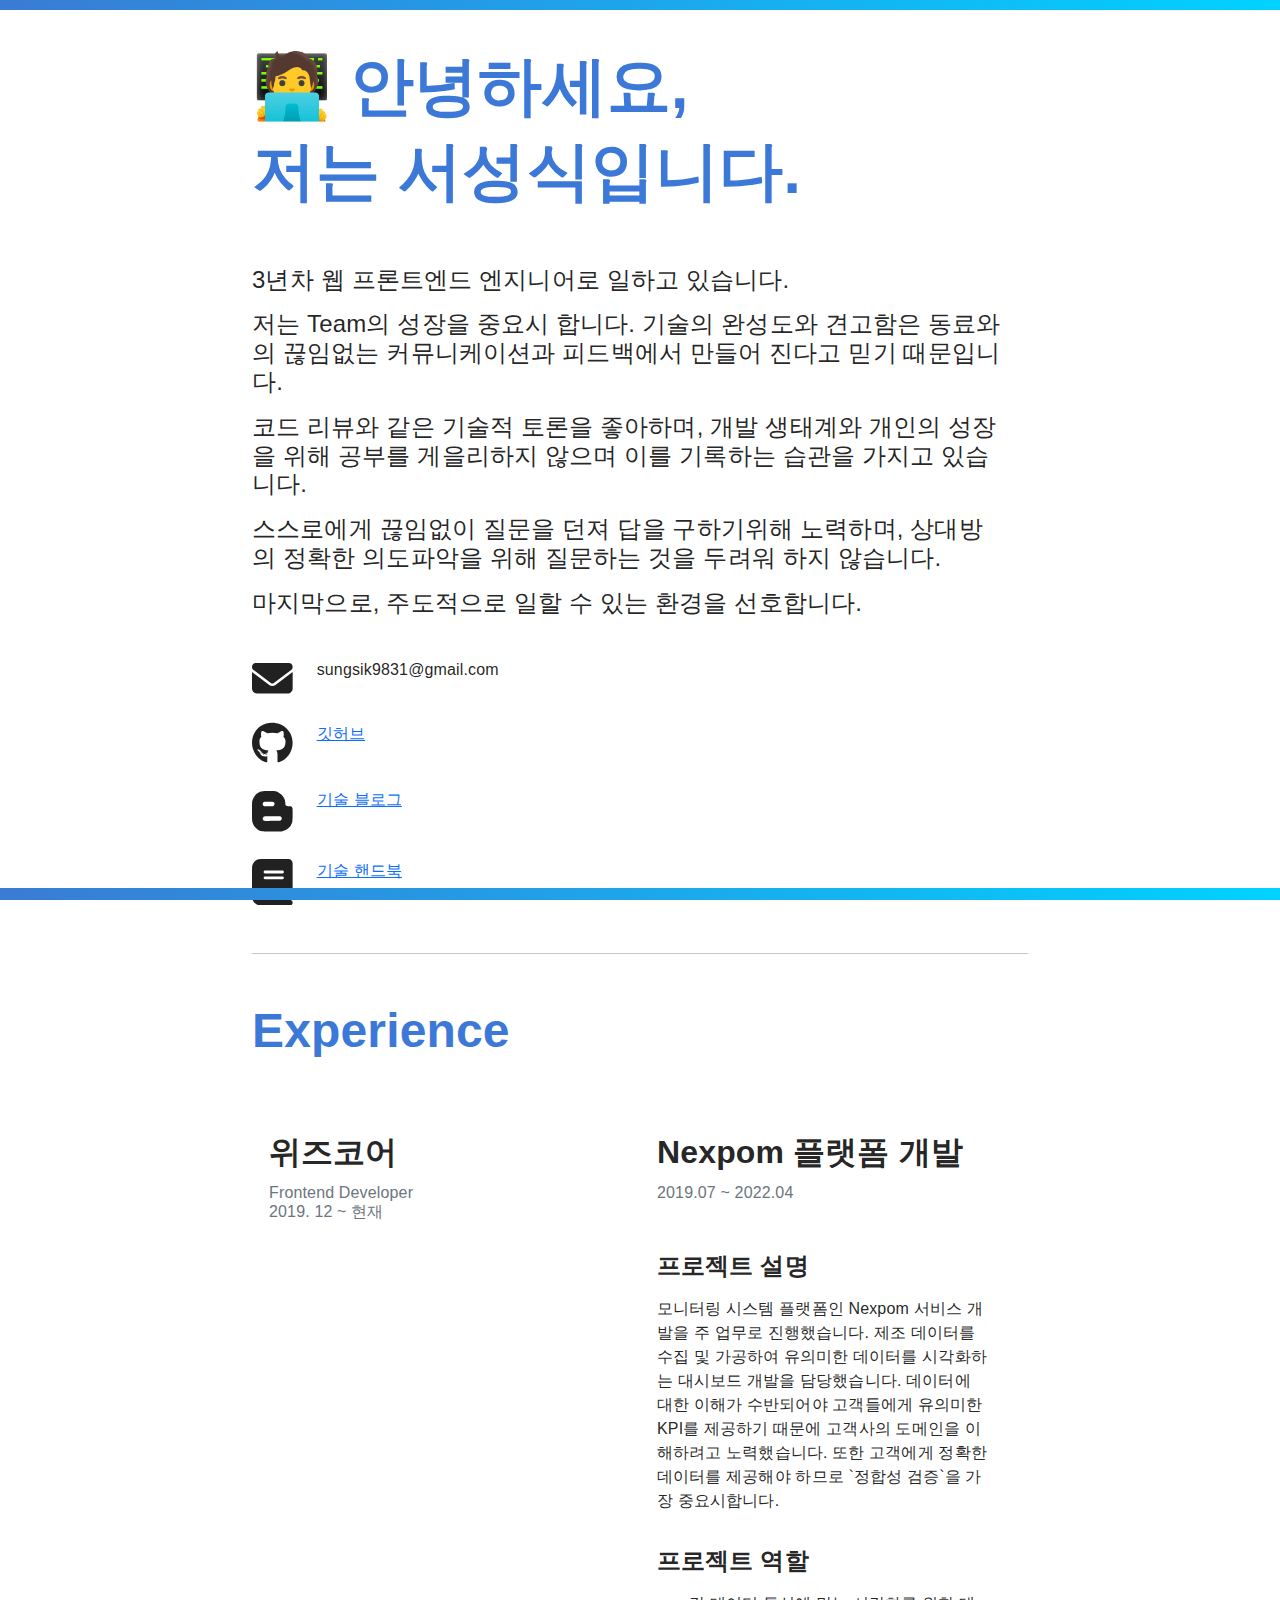
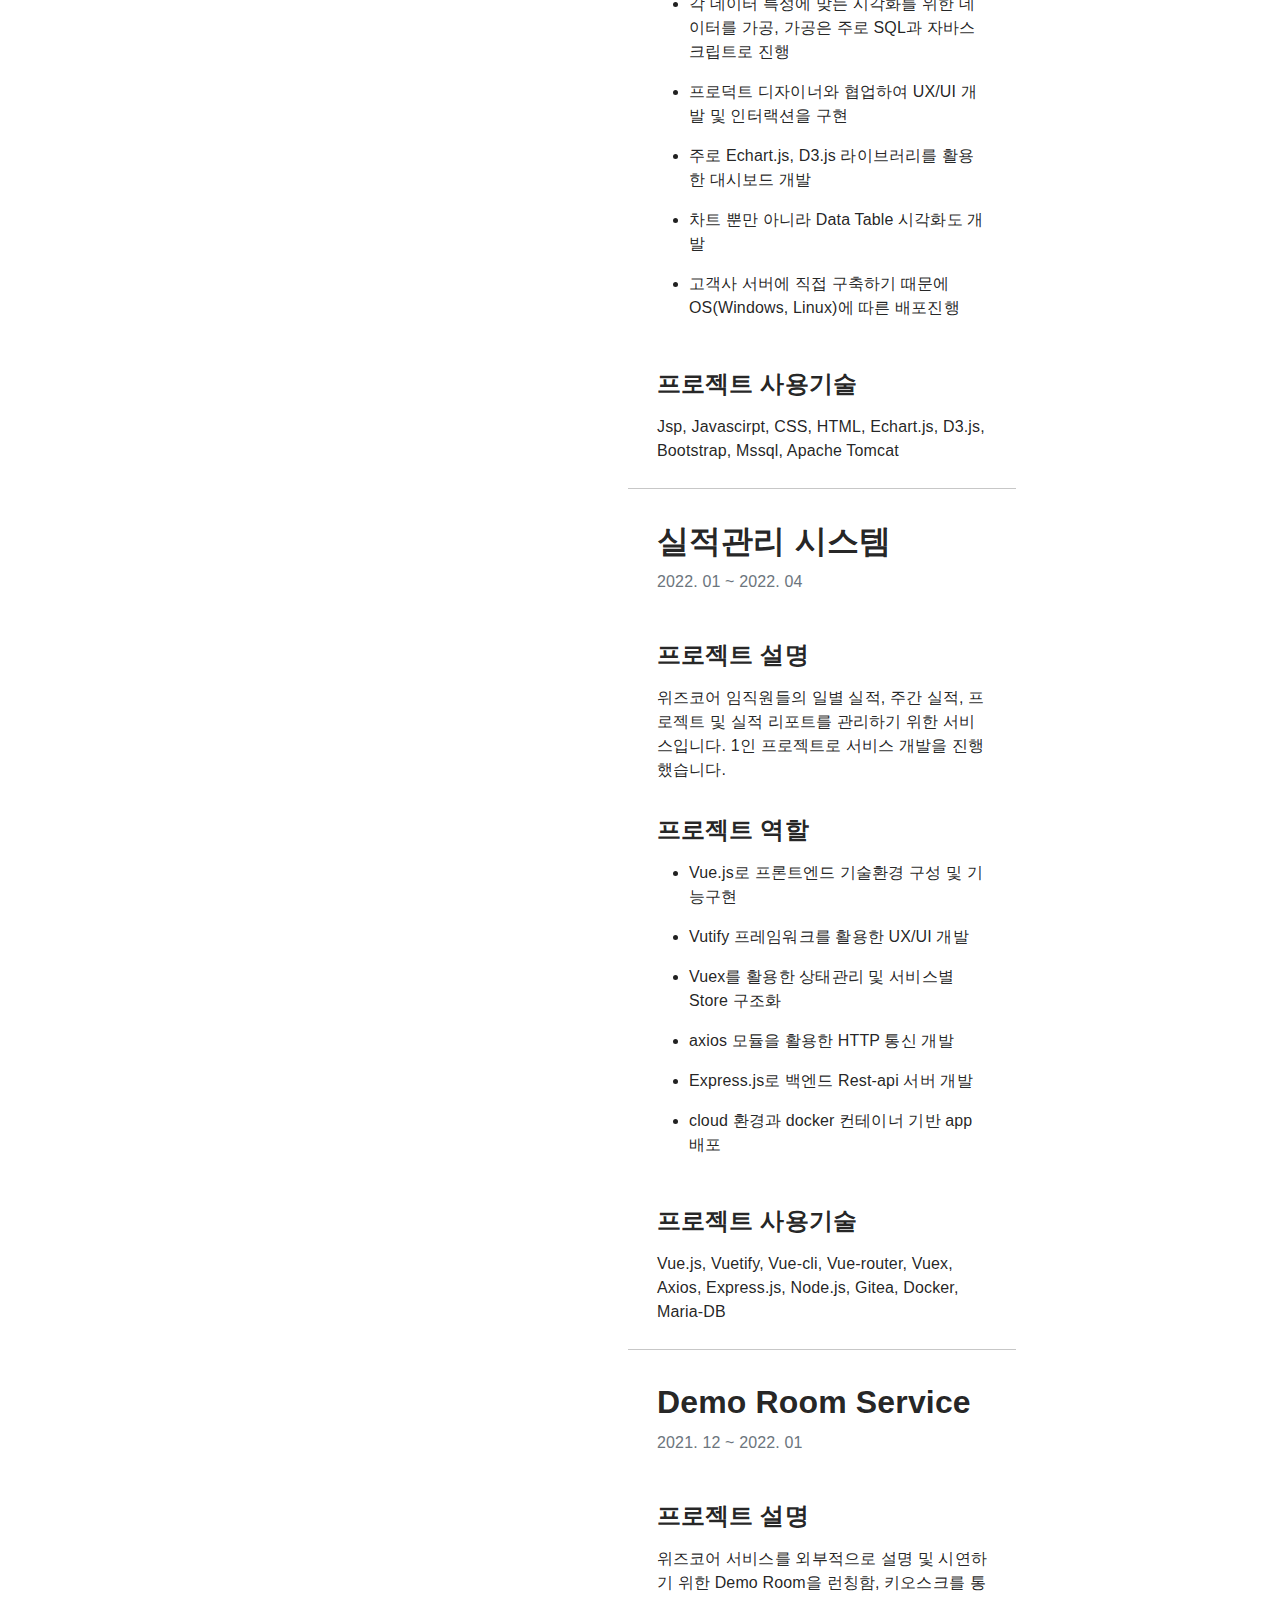
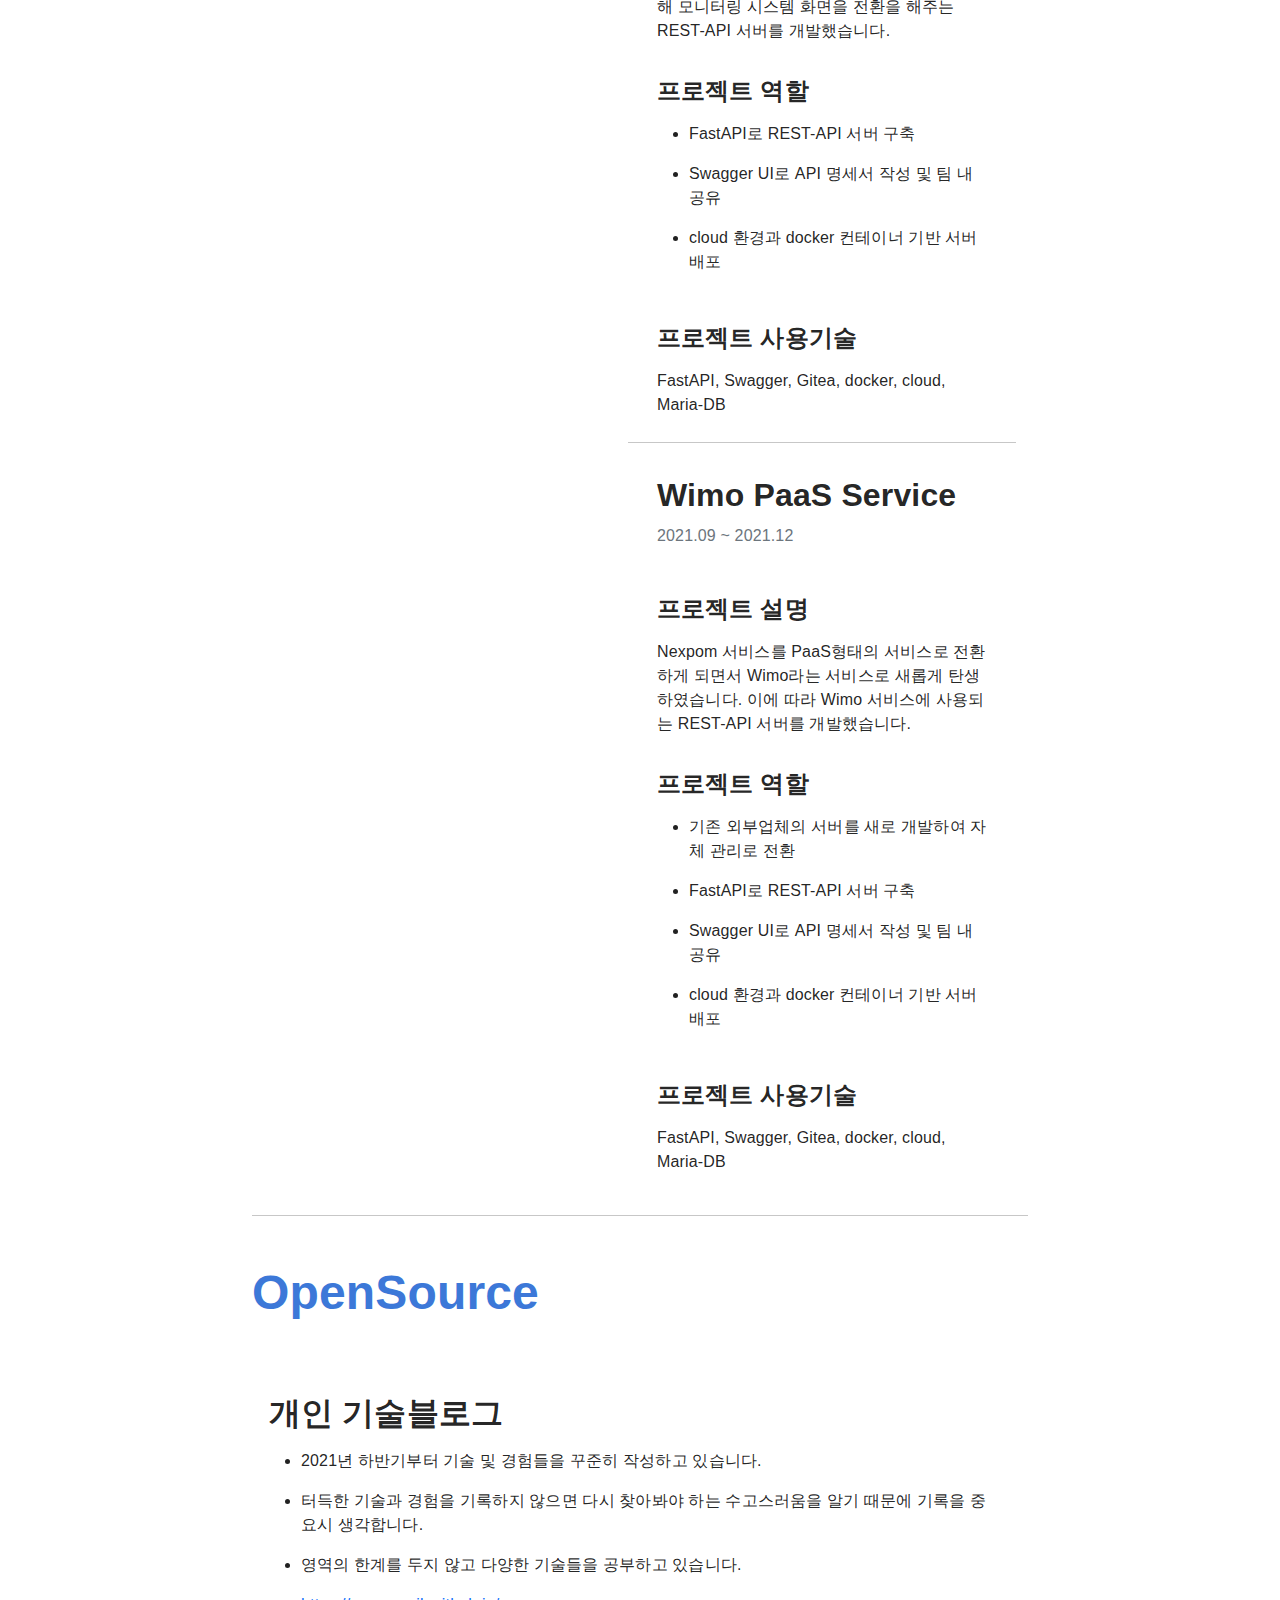
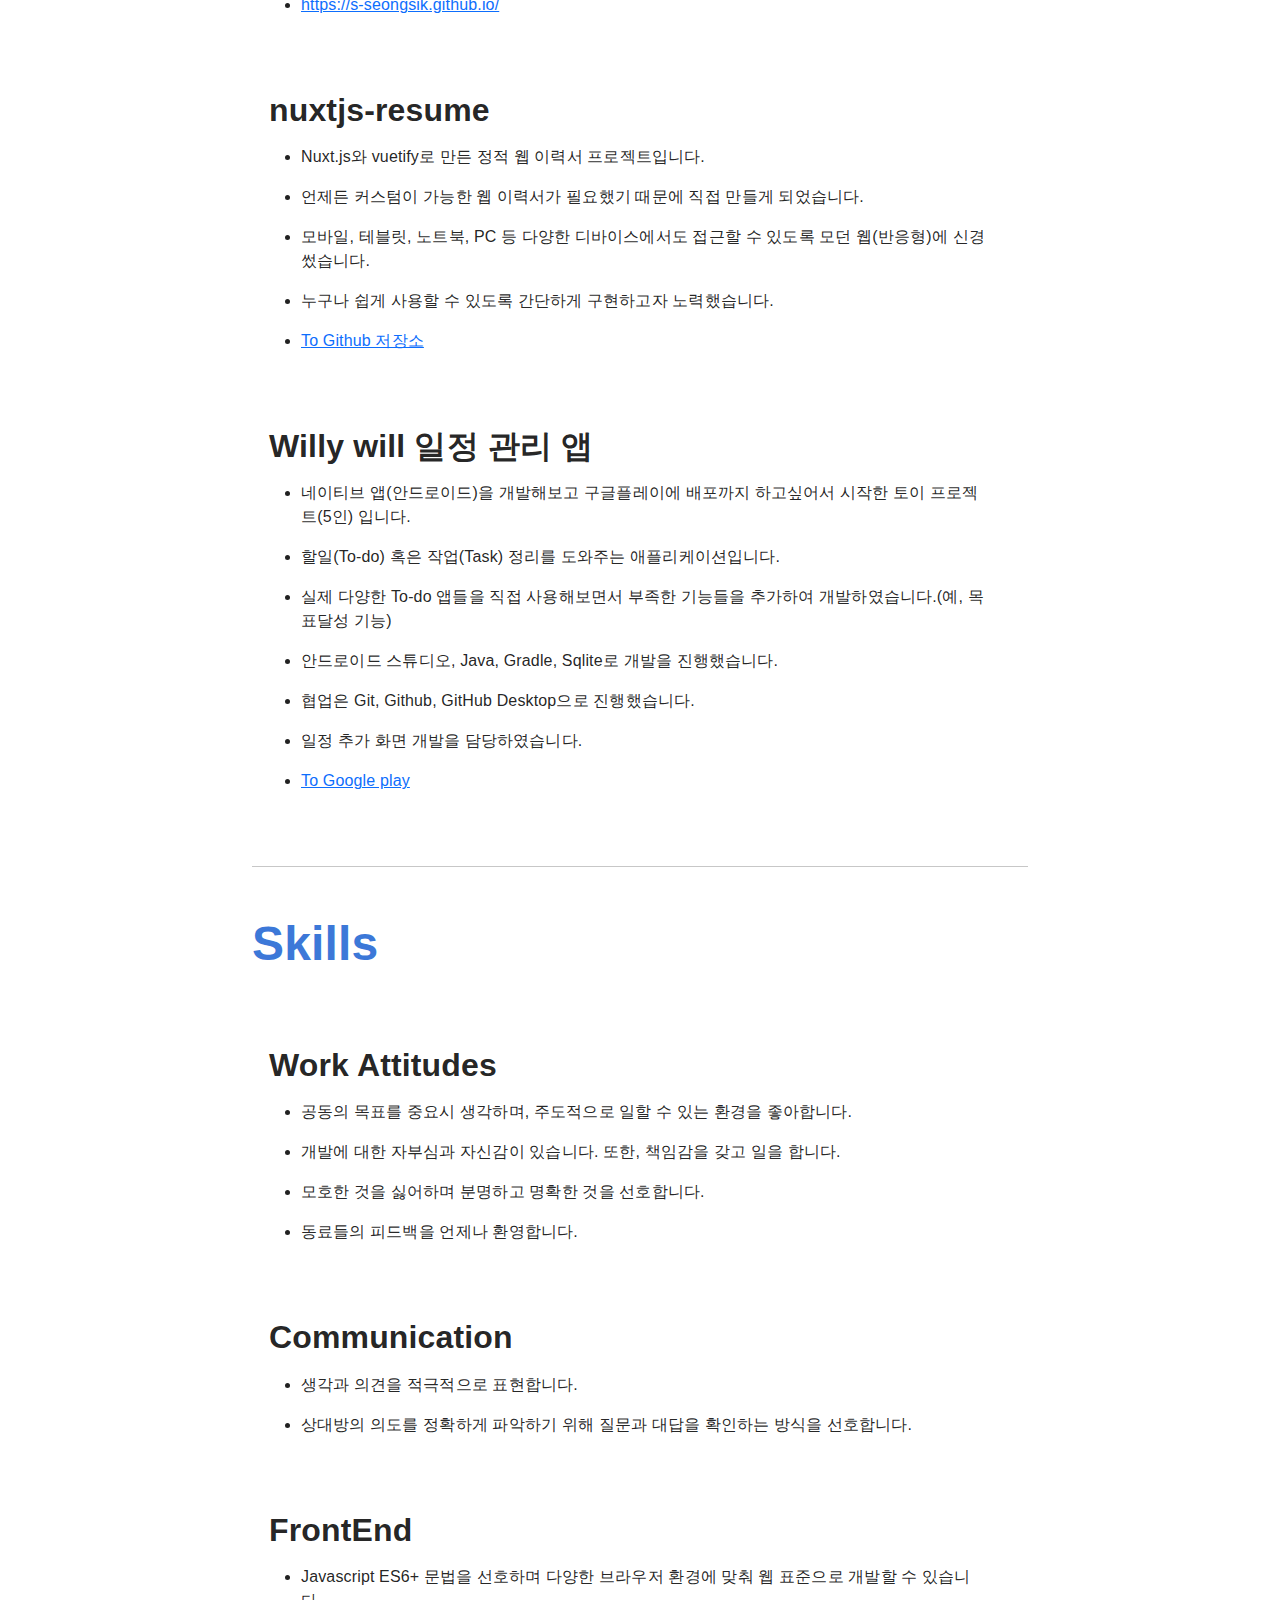
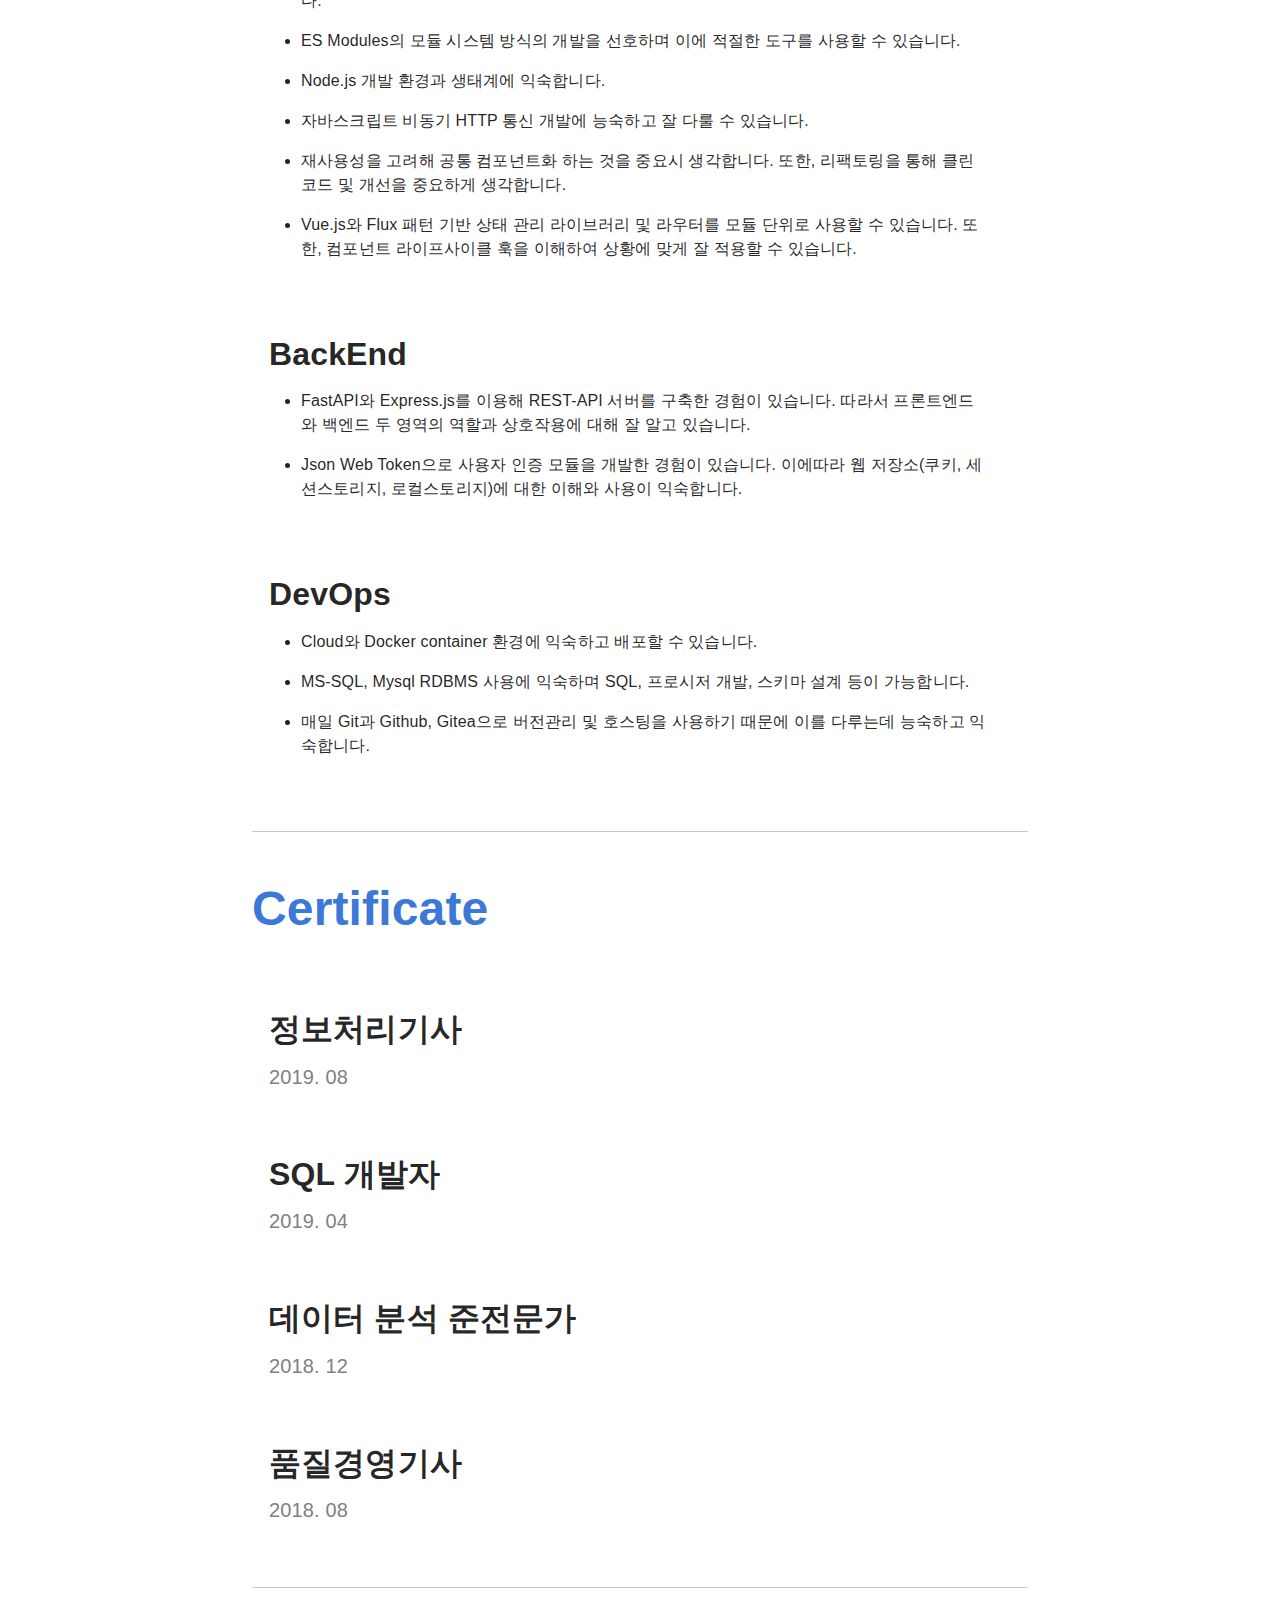
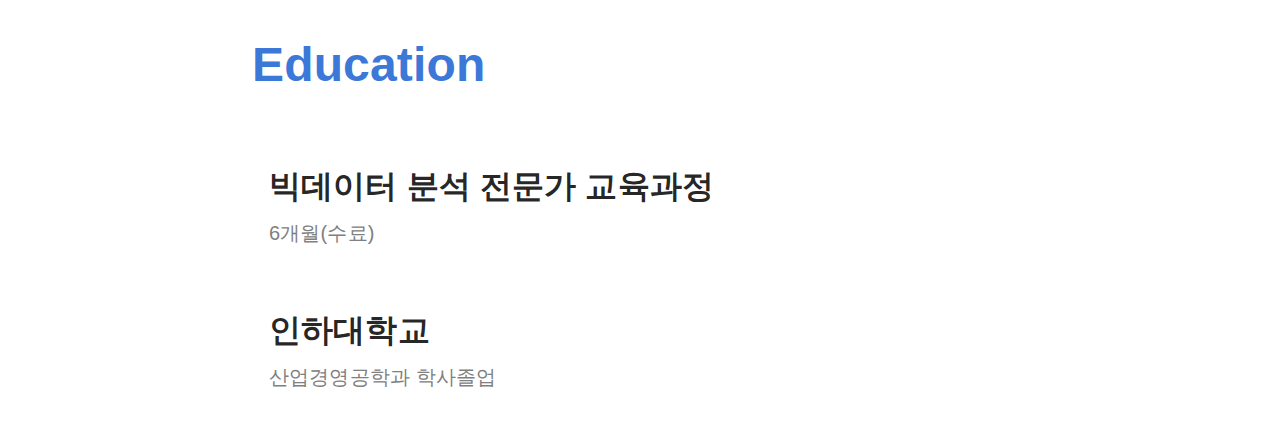
==== commit 247977bc: "deploy" ====
--- a/index.html
+++ b/index.html
@@ -1,6 +1,6 @@
-<!DOCTYPE html><html><head><meta charSet="utf-8"/><meta http-equiv="x-ua-compatible" content="ie=edge"/><meta name="viewport" content="width=device-width, initial-scale=1, shrink-to-fit=no"/><meta data-react-helmet="true" name="viewport" content="initial-scale=1, width=device-width"/><meta name="generator" content="Gatsby 4.12.1"/><style data-href="/styles.228c276ac2e36ef3d51f.css" data-identity="gatsby-global-css">@charset "UTF-8";h1.title{font-size:4rem;line-height:1.2}h1.title,h2.title{color:#3c78d8;font-weight:700}h2.title{font-size:3rem}h3.title,h4.title{font-size:2rem;font-weight:700}h5.title{font-size:1.5rem;font-weight:700}.profile-paragraph{font-size:1.5rem;font-weight:500;line-height:1.2}@media screen and (max-width:960px){h1.title,h2.title{font-size:2.5rem}h3.title{font-size:2rem}h4.title{font-size:1.5rem}h5.title{font-size:1.3rem}.profile-paragraph{font-size:1.1rem}}body:before{height:10px;top:0}body:after,body:before{background:#00d2ff;background:linear-gradient(90deg,#3a7bd5,#00d2ff);content:"";display:block;position:fixed;width:100%;z-index:1}body:after{bottom:0;height:12px}/*!
+<!DOCTYPE html><html><head><meta charSet="utf-8"/><meta http-equiv="x-ua-compatible" content="ie=edge"/><meta name="viewport" content="width=device-width, initial-scale=1, shrink-to-fit=no"/><meta data-react-helmet="true" name="viewport" content="initial-scale=1, width=device-width"/><meta name="generator" content="Gatsby 4.12.1"/><style data-href="/g-resume/styles.228c276ac2e36ef3d51f.css" data-identity="gatsby-global-css">@charset "UTF-8";h1.title{font-size:4rem;line-height:1.2}h1.title,h2.title{color:#3c78d8;font-weight:700}h2.title{font-size:3rem}h3.title,h4.title{font-size:2rem;font-weight:700}h5.title{font-size:1.5rem;font-weight:700}.profile-paragraph{font-size:1.5rem;font-weight:500;line-height:1.2}@media screen and (max-width:960px){h1.title,h2.title{font-size:2.5rem}h3.title{font-size:2rem}h4.title{font-size:1.5rem}h5.title{font-size:1.3rem}.profile-paragraph{font-size:1.1rem}}body:before{height:10px;top:0}body:after,body:before{background:#00d2ff;background:linear-gradient(90deg,#3a7bd5,#00d2ff);content:"";display:block;position:fixed;width:100%;z-index:1}body:after{bottom:0;height:12px}/*!
  * Bootstrap v5.1.3 (https://getbootstrap.com/)
  * Copyright 2011-2021 The Bootstrap Authors
  * Copyright 2011-2021 Twitter, Inc.
  * Licensed under MIT (https://github.com/twbs/bootstrap/blob/main/LICENSE)
- */:root{--bs-blue:#0d6efd;--bs-indigo:#6610f2;--bs-purple:#6f42c1;--bs-pink:#d63384;--bs-red:#dc3545;--bs-orange:#fd7e14;--bs-yellow:#ffc107;--bs-green:#198754;--bs-teal:#20c997;--bs-cyan:#0dcaf0;--bs-white:#fff;--bs-gray:#6c757d;--bs-gray-dark:#343a40;--bs-gray-100:#f8f9fa;--bs-gray-200:#e9ecef;--bs-gray-300:#dee2e6;--bs-gray-400:#ced4da;--bs-gray-500:#adb5bd;--bs-gray-600:#6c757d;--bs-gray-700:#495057;--bs-gray-800:#343a40;--bs-gray-900:#212529;--bs-primary:#0d6efd;--bs-secondary:#6c757d;--bs-success:#198754;--bs-info:#0dcaf0;--bs-warning:#ffc107;--bs-danger:#dc3545;--bs-light:#f8f9fa;--bs-dark:#212529;--bs-primary-rgb:13,110,253;--bs-secondary-rgb:108,117,125;--bs-success-rgb:25,135,84;--bs-info-rgb:13,202,240;--bs-warning-rgb:255,193,7;--bs-danger-rgb:220,53,69;--bs-light-rgb:248,249,250;--bs-dark-rgb:33,37,41;--bs-white-rgb:255,255,255;--bs-black-rgb:0,0,0;--bs-body-color-rgb:33,37,41;--bs-body-bg-rgb:255,255,255;--bs-font-sans-serif:system-ui,-apple-system,"Segoe UI",Roboto,"Helvetica Neue",Arial,"Noto Sans","Liberation Sans",sans-serif,"Apple Color Emoji","Segoe UI Emoji","Segoe UI Symbol","Noto Color Emoji";--bs-font-monospace:SFMono-Regular,Menlo,Monaco,Consolas,"Liberation Mono","Courier New",monospace;--bs-gradient:linear-gradient(180deg,hsla(0,0%,100%,.15),hsla(0,0%,100%,0));--bs-body-font-family:var(--bs-font-sans-serif);--bs-body-font-size:1rem;--bs-body-font-weight:400;--bs-body-line-height:1.5;--bs-body-color:#212529;--bs-body-bg:#fff}*,:after,:before{box-sizing:border-box}@media (prefers-reduced-motion:no-preference){:root{scroll-behavior:smooth}}body{-webkit-text-size-adjust:100%;-webkit-tap-highlight-color:transparent;background-color:var(--bs-body-bg);color:var(--bs-body-color);font-family:var(--bs-body-font-family);font-size:var(--bs-body-font-size);font-weight:var(--bs-body-font-weight);line-height:var(--bs-body-line-height);margin:0;text-align:var(--bs-body-text-align)}hr{background-color:currentColor;border:0;color:inherit;margin:1rem 0;opacity:.25}hr:not([size]){height:1px}.h1,.h2,.h3,.h4,.h5,.h6,h1,h2,h3,h4,h5,h6{font-weight:500;line-height:1.2;margin-bottom:.5rem;margin-top:0}.h1,h1{font-size:calc(1.375rem + 1.5vw)}@media (min-width:1200px){.h1,h1{font-size:2.5rem}}.h2,h2{font-size:calc(1.325rem + .9vw)}@media (min-width:1200px){.h2,h2{font-size:2rem}}.h3,h3{font-size:calc(1.3rem + .6vw)}@media (min-width:1200px){.h3,h3{font-size:1.75rem}}.h4,h4{font-size:calc(1.275rem + .3vw)}@media (min-width:1200px){.h4,h4{font-size:1.5rem}}.h5,h5{font-size:1.25rem}.h6,h6{font-size:1rem}p{margin-bottom:1rem;margin-top:0}abbr[data-bs-original-title],abbr[title]{cursor:help;-webkit-text-decoration:underline dotted;text-decoration:underline dotted;-webkit-text-decoration-skip-ink:none;text-decoration-skip-ink:none}address{font-style:normal;line-height:inherit;margin-bottom:1rem}ol,ul{padding-left:2rem}dl,ol,ul{margin-bottom:1rem;margin-top:0}ol ol,ol ul,ul ol,ul ul{margin-bottom:0}dt{font-weight:700}dd{margin-bottom:.5rem;margin-left:0}blockquote{margin:0 0 1rem}b,strong{font-weight:bolder}.small,small{font-size:.875em}.mark,mark{background-color:#fcf8e3;padding:.2em}sub,sup{font-size:.75em;line-height:0;position:relative;vertical-align:baseline}sub{bottom:-.25em}sup{top:-.5em}a{color:#0d6efd;text-decoration:underline}a:hover{color:#0a58ca}a:not([href]):not([class]),a:not([href]):not([class]):hover{color:inherit;text-decoration:none}code,kbd,pre,samp{direction:ltr;font-family:var(--bs-font-monospace);font-size:1em;unicode-bidi:bidi-override}pre{display:block;font-size:.875em;margin-bottom:1rem;margin-top:0;overflow:auto}pre code{color:inherit;font-size:inherit;word-break:normal}code{word-wrap:break-word;color:#d63384;font-size:.875em}a>code{color:inherit}kbd{background-color:#212529;border-radius:.2rem;color:#fff;font-size:.875em;padding:.2rem .4rem}kbd kbd{font-size:1em;font-weight:700;padding:0}figure{margin:0 0 1rem}img,svg{vertical-align:middle}table{border-collapse:collapse;caption-side:bottom}caption{color:#6c757d;padding-bottom:.5rem;padding-top:.5rem;text-align:left}th{text-align:inherit;text-align:-webkit-match-parent}tbody,td,tfoot,th,thead,tr{border:0 solid;border-color:inherit}label{display:inline-block}button{border-radius:0}button:focus:not(:focus-visible){outline:0}button,input,optgroup,select,textarea{font-family:inherit;font-size:inherit;line-height:inherit;margin:0}button,select{text-transform:none}[role=button]{cursor:pointer}select{word-wrap:normal}select:disabled{opacity:1}[list]::-webkit-calendar-picker-indicator{display:none}[type=button],[type=reset],[type=submit],button{-webkit-appearance:button}[type=button]:not(:disabled),[type=reset]:not(:disabled),[type=submit]:not(:disabled),button:not(:disabled){cursor:pointer}::-moz-focus-inner{border-style:none;padding:0}textarea{resize:vertical}fieldset{border:0;margin:0;min-width:0;padding:0}legend{float:left;font-size:calc(1.275rem + .3vw);line-height:inherit;margin-bottom:.5rem;padding:0;width:100%}@media (min-width:1200px){legend{font-size:1.5rem}}legend+*{clear:left}::-webkit-datetime-edit-day-field,::-webkit-datetime-edit-fields-wrapper,::-webkit-datetime-edit-hour-field,::-webkit-datetime-edit-minute,::-webkit-datetime-edit-month-field,::-webkit-datetime-edit-text,::-webkit-datetime-edit-year-field{padding:0}::-webkit-inner-spin-button{height:auto}[type=search]{-webkit-appearance:textfield;outline-offset:-2px}::-webkit-search-decoration{-webkit-appearance:none}::-webkit-color-swatch-wrapper{padding:0}::file-selector-button{font:inherit}::-webkit-file-upload-button{-webkit-appearance:button;font:inherit}output{display:inline-block}iframe{border:0}summary{cursor:pointer;display:list-item}progress{vertical-align:baseline}[hidden]{display:none!important}.lead{font-size:1.25rem;font-weight:300}.display-1{font-size:calc(1.625rem + 4.5vw);font-weight:300;line-height:1.2}@media (min-width:1200px){.display-1{font-size:5rem}}.display-2{font-size:calc(1.575rem + 3.9vw);font-weight:300;line-height:1.2}@media (min-width:1200px){.display-2{font-size:4.5rem}}.display-3{font-size:calc(1.525rem + 3.3vw);font-weight:300;line-height:1.2}@media (min-width:1200px){.display-3{font-size:4rem}}.display-4{font-size:calc(1.475rem + 2.7vw);font-weight:300;line-height:1.2}@media (min-width:1200px){.display-4{font-size:3.5rem}}.display-5{font-size:calc(1.425rem + 2.1vw);font-weight:300;line-height:1.2}@media (min-width:1200px){.display-5{font-size:3rem}}.display-6{font-size:calc(1.375rem + 1.5vw);font-weight:300;line-height:1.2}@media (min-width:1200px){.display-6{font-size:2.5rem}}.list-inline,.list-unstyled{list-style:none;padding-left:0}.list-inline-item{display:inline-block}.list-inline-item:not(:last-child){margin-right:.5rem}.initialism{font-size:.875em;text-transform:uppercase}.blockquote{font-size:1.25rem;margin-bottom:1rem}.blockquote>:last-child{margin-bottom:0}.blockquote-footer{color:#6c757d;font-size:.875em;margin-bottom:1rem;margin-top:-1rem}.blockquote-footer:before{content:"— "}.img-fluid,.img-thumbnail{height:auto;max-width:100%}.img-thumbnail{background-color:#fff;border:1px solid #dee2e6;border-radius:.25rem;padding:.25rem}.figure{display:inline-block}.figure-img{line-height:1;margin-bottom:.5rem}.figure-caption{color:#6c757d;font-size:.875em}.container,.container-fluid,.container-lg,.container-md,.container-sm,.container-xl,.container-xxl{margin-left:auto;margin-right:auto;padding-left:var(--bs-gutter-x,.75rem);padding-right:var(--bs-gutter-x,.75rem);width:100%}@media (min-width:576px){.container,.container-sm{max-width:540px}}@media (min-width:768px){.container,.container-md,.container-sm{max-width:720px}}@media (min-width:992px){.container,.container-lg,.container-md,.container-sm{max-width:960px}}@media (min-width:1200px){.container,.container-lg,.container-md,.container-sm,.container-xl{max-width:1140px}}@media (min-width:1400px){.container,.container-lg,.container-md,.container-sm,.container-xl,.container-xxl{max-width:1320px}}.row{--bs-gutter-x:1.5rem;--bs-gutter-y:0;display:flex;flex-wrap:wrap;margin-left:calc(var(--bs-gutter-x)*-.5);margin-right:calc(var(--bs-gutter-x)*-.5);margin-top:calc(var(--bs-gutter-y)*-1)}.row>*{flex-shrink:0;margin-top:var(--bs-gutter-y);max-width:100%;padding-left:calc(var(--bs-gutter-x)*.5);padding-right:calc(var(--bs-gutter-x)*.5);width:100%}.col{flex:1 0}.row-cols-auto>*{flex:0 0 auto;width:auto}.row-cols-1>*{flex:0 0 auto;width:100%}.row-cols-2>*{flex:0 0 auto;width:50%}.row-cols-3>*{flex:0 0 auto;width:33.3333333333%}.row-cols-4>*{flex:0 0 auto;width:25%}.row-cols-5>*{flex:0 0 auto;width:20%}.row-cols-6>*{flex:0 0 auto;width:16.6666666667%}.col-auto{flex:0 0 auto;width:auto}.col-1{flex:0 0 auto;width:8.33333333%}.col-2{flex:0 0 auto;width:16.66666667%}.col-3{flex:0 0 auto;width:25%}.col-4{flex:0 0 auto;width:33.33333333%}.col-5{flex:0 0 auto;width:41.66666667%}.col-6{flex:0 0 auto;width:50%}.col-7{flex:0 0 auto;width:58.33333333%}.col-8{flex:0 0 auto;width:66.66666667%}.col-9{flex:0 0 auto;width:75%}.col-10{flex:0 0 auto;width:83.33333333%}.col-11{flex:0 0 auto;width:91.66666667%}.col-12{flex:0 0 auto;width:100%}.offset-1{margin-left:8.33333333%}.offset-2{margin-left:16.66666667%}.offset-3{margin-left:25%}.offset-4{margin-left:33.33333333%}.offset-5{margin-left:41.66666667%}.offset-6{margin-left:50%}.offset-7{margin-left:58.33333333%}.offset-8{margin-left:66.66666667%}.offset-9{margin-left:75%}.offset-10{margin-left:83.33333333%}.offset-11{margin-left:91.66666667%}.g-0,.gx-0{--bs-gutter-x:0}.g-0,.gy-0{--bs-gutter-y:0}.g-1,.gx-1{--bs-gutter-x:0.25rem}.g-1,.gy-1{--bs-gutter-y:0.25rem}.g-2,.gx-2{--bs-gutter-x:0.5rem}.g-2,.gy-2{--bs-gutter-y:0.5rem}.g-3,.gx-3{--bs-gutter-x:1rem}.g-3,.gy-3{--bs-gutter-y:1rem}.g-4,.gx-4{--bs-gutter-x:1.5rem}.g-4,.gy-4{--bs-gutter-y:1.5rem}.g-5,.gx-5{--bs-gutter-x:3rem}.g-5,.gy-5{--bs-gutter-y:3rem}@media (min-width:576px){.col-sm{flex:1 0}.row-cols-sm-auto>*{flex:0 0 auto;width:auto}.row-cols-sm-1>*{flex:0 0 auto;width:100%}.row-cols-sm-2>*{flex:0 0 auto;width:50%}.row-cols-sm-3>*{flex:0 0 auto;width:33.3333333333%}.row-cols-sm-4>*{flex:0 0 auto;width:25%}.row-cols-sm-5>*{flex:0 0 auto;width:20%}.row-cols-sm-6>*{flex:0 0 auto;width:16.6666666667%}.col-sm-auto{flex:0 0 auto;width:auto}.col-sm-1{flex:0 0 auto;width:8.33333333%}.col-sm-2{flex:0 0 auto;width:16.66666667%}.col-sm-3{flex:0 0 auto;width:25%}.col-sm-4{flex:0 0 auto;width:33.33333333%}.col-sm-5{flex:0 0 auto;width:41.66666667%}.col-sm-6{flex:0 0 auto;width:50%}.col-sm-7{flex:0 0 auto;width:58.33333333%}.col-sm-8{flex:0 0 auto;width:66.66666667%}.col-sm-9{flex:0 0 auto;width:75%}.col-sm-10{flex:0 0 auto;width:83.33333333%}.col-sm-11{flex:0 0 auto;width:91.66666667%}.col-sm-12{flex:0 0 auto;width:100%}.offset-sm-0{margin-left:0}.offset-sm-1{margin-left:8.33333333%}.offset-sm-2{margin-left:16.66666667%}.offset-sm-3{margin-left:25%}.offset-sm-4{margin-left:33.33333333%}.offset-sm-5{margin-left:41.66666667%}.offset-sm-6{margin-left:50%}.offset-sm-7{margin-left:58.33333333%}.offset-sm-8{margin-left:66.66666667%}.offset-sm-9{margin-left:75%}.offset-sm-10{margin-left:83.33333333%}.offset-sm-11{margin-left:91.66666667%}.g-sm-0,.gx-sm-0{--bs-gutter-x:0}.g-sm-0,.gy-sm-0{--bs-gutter-y:0}.g-sm-1,.gx-sm-1{--bs-gutter-x:0.25rem}.g-sm-1,.gy-sm-1{--bs-gutter-y:0.25rem}.g-sm-2,.gx-sm-2{--bs-gutter-x:0.5rem}.g-sm-2,.gy-sm-2{--bs-gutter-y:0.5rem}.g-sm-3,.gx-sm-3{--bs-gutter-x:1rem}.g-sm-3,.gy-sm-3{--bs-gutter-y:1rem}.g-sm-4,.gx-sm-4{--bs-gutter-x:1.5rem}.g-sm-4,.gy-sm-4{--bs-gutter-y:1.5rem}.g-sm-5,.gx-sm-5{--bs-gutter-x:3rem}.g-sm-5,.gy-sm-5{--bs-gutter-y:3rem}}@media (min-width:768px){.col-md{flex:1 0}.row-cols-md-auto>*{flex:0 0 auto;width:auto}.row-cols-md-1>*{flex:0 0 auto;width:100%}.row-cols-md-2>*{flex:0 0 auto;width:50%}.row-cols-md-3>*{flex:0 0 auto;width:33.3333333333%}.row-cols-md-4>*{flex:0 0 auto;width:25%}.row-cols-md-5>*{flex:0 0 auto;width:20%}.row-cols-md-6>*{flex:0 0 auto;width:16.6666666667%}.col-md-auto{flex:0 0 auto;width:auto}.col-md-1{flex:0 0 auto;width:8.33333333%}.col-md-2{flex:0 0 auto;width:16.66666667%}.col-md-3{flex:0 0 auto;width:25%}.col-md-4{flex:0 0 auto;width:33.33333333%}.col-md-5{flex:0 0 auto;width:41.66666667%}.col-md-6{flex:0 0 auto;width:50%}.col-md-7{flex:0 0 auto;width:58.33333333%}.col-md-8{flex:0 0 auto;width:66.66666667%}.col-md-9{flex:0 0 auto;width:75%}.col-md-10{flex:0 0 auto;width:83.33333333%}.col-md-11{flex:0 0 auto;width:91.66666667%}.col-md-12{flex:0 0 auto;width:100%}.offset-md-0{margin-left:0}.offset-md-1{margin-left:8.33333333%}.offset-md-2{margin-left:16.66666667%}.offset-md-3{margin-left:25%}.offset-md-4{margin-left:33.33333333%}.offset-md-5{margin-left:41.66666667%}.offset-md-6{margin-left:50%}.offset-md-7{margin-left:58.33333333%}.offset-md-8{margin-left:66.66666667%}.offset-md-9{margin-left:75%}.offset-md-10{margin-left:83.33333333%}.offset-md-11{margin-left:91.66666667%}.g-md-0,.gx-md-0{--bs-gutter-x:0}.g-md-0,.gy-md-0{--bs-gutter-y:0}.g-md-1,.gx-md-1{--bs-gutter-x:0.25rem}.g-md-1,.gy-md-1{--bs-gutter-y:0.25rem}.g-md-2,.gx-md-2{--bs-gutter-x:0.5rem}.g-md-2,.gy-md-2{--bs-gutter-y:0.5rem}.g-md-3,.gx-md-3{--bs-gutter-x:1rem}.g-md-3,.gy-md-3{--bs-gutter-y:1rem}.g-md-4,.gx-md-4{--bs-gutter-x:1.5rem}.g-md-4,.gy-md-4{--bs-gutter-y:1.5rem}.g-md-5,.gx-md-5{--bs-gutter-x:3rem}.g-md-5,.gy-md-5{--bs-gutter-y:3rem}}@media (min-width:992px){.col-lg{flex:1 0}.row-cols-lg-auto>*{flex:0 0 auto;width:auto}.row-cols-lg-1>*{flex:0 0 auto;width:100%}.row-cols-lg-2>*{flex:0 0 auto;width:50%}.row-cols-lg-3>*{flex:0 0 auto;width:33.3333333333%}.row-cols-lg-4>*{flex:0 0 auto;width:25%}.row-cols-lg-5>*{flex:0 0 auto;width:20%}.row-cols-lg-6>*{flex:0 0 auto;width:16.6666666667%}.col-lg-auto{flex:0 0 auto;width:auto}.col-lg-1{flex:0 0 auto;width:8.33333333%}.col-lg-2{flex:0 0 auto;width:16.66666667%}.col-lg-3{flex:0 0 auto;width:25%}.col-lg-4{flex:0 0 auto;width:33.33333333%}.col-lg-5{flex:0 0 auto;width:41.66666667%}.col-lg-6{flex:0 0 auto;width:50%}.col-lg-7{flex:0 0 auto;width:58.33333333%}.col-lg-8{flex:0 0 auto;width:66.66666667%}.col-lg-9{flex:0 0 auto;width:75%}.col-lg-10{flex:0 0 auto;width:83.33333333%}.col-lg-11{flex:0 0 auto;width:91.66666667%}.col-lg-12{flex:0 0 auto;width:100%}.offset-lg-0{margin-left:0}.offset-lg-1{margin-left:8.33333333%}.offset-lg-2{margin-left:16.66666667%}.offset-lg-3{margin-left:25%}.offset-lg-4{margin-left:33.33333333%}.offset-lg-5{margin-left:41.66666667%}.offset-lg-6{margin-left:50%}.offset-lg-7{margin-left:58.33333333%}.offset-lg-8{margin-left:66.66666667%}.offset-lg-9{margin-left:75%}.offset-lg-10{margin-left:83.33333333%}.offset-lg-11{margin-left:91.66666667%}.g-lg-0,.gx-lg-0{--bs-gutter-x:0}.g-lg-0,.gy-lg-0{--bs-gutter-y:0}.g-lg-1,.gx-lg-1{--bs-gutter-x:0.25rem}.g-lg-1,.gy-lg-1{--bs-gutter-y:0.25rem}.g-lg-2,.gx-lg-2{--bs-gutter-x:0.5rem}.g-lg-2,.gy-lg-2{--bs-gutter-y:0.5rem}.g-lg-3,.gx-lg-3{--bs-gutter-x:1rem}.g-lg-3,.gy-lg-3{--bs-gutter-y:1rem}.g-lg-4,.gx-lg-4{--bs-gutter-x:1.5rem}.g-lg-4,.gy-lg-4{--bs-gutter-y:1.5rem}.g-lg-5,.gx-lg-5{--bs-gutter-x:3rem}.g-lg-5,.gy-lg-5{--bs-gutter-y:3rem}}@media (min-width:1200px){.col-xl{flex:1 0}.row-cols-xl-auto>*{flex:0 0 auto;width:auto}.row-cols-xl-1>*{flex:0 0 auto;width:100%}.row-cols-xl-2>*{flex:0 0 auto;width:50%}.row-cols-xl-3>*{flex:0 0 auto;width:33.3333333333%}.row-cols-xl-4>*{flex:0 0 auto;width:25%}.row-cols-xl-5>*{flex:0 0 auto;width:20%}.row-cols-xl-6>*{flex:0 0 auto;width:16.6666666667%}.col-xl-auto{flex:0 0 auto;width:auto}.col-xl-1{flex:0 0 auto;width:8.33333333%}.col-xl-2{flex:0 0 auto;width:16.66666667%}.col-xl-3{flex:0 0 auto;width:25%}.col-xl-4{flex:0 0 auto;width:33.33333333%}.col-xl-5{flex:0 0 auto;width:41.66666667%}.col-xl-6{flex:0 0 auto;width:50%}.col-xl-7{flex:0 0 auto;width:58.33333333%}.col-xl-8{flex:0 0 auto;width:66.66666667%}.col-xl-9{flex:0 0 auto;width:75%}.col-xl-10{flex:0 0 auto;width:83.33333333%}.col-xl-11{flex:0 0 auto;width:91.66666667%}.col-xl-12{flex:0 0 auto;width:100%}.offset-xl-0{margin-left:0}.offset-xl-1{margin-left:8.33333333%}.offset-xl-2{margin-left:16.66666667%}.offset-xl-3{margin-left:25%}.offset-xl-4{margin-left:33.33333333%}.offset-xl-5{margin-left:41.66666667%}.offset-xl-6{margin-left:50%}.offset-xl-7{margin-left:58.33333333%}.offset-xl-8{margin-left:66.66666667%}.offset-xl-9{margin-left:75%}.offset-xl-10{margin-left:83.33333333%}.offset-xl-11{margin-left:91.66666667%}.g-xl-0,.gx-xl-0{--bs-gutter-x:0}.g-xl-0,.gy-xl-0{--bs-gutter-y:0}.g-xl-1,.gx-xl-1{--bs-gutter-x:0.25rem}.g-xl-1,.gy-xl-1{--bs-gutter-y:0.25rem}.g-xl-2,.gx-xl-2{--bs-gutter-x:0.5rem}.g-xl-2,.gy-xl-2{--bs-gutter-y:0.5rem}.g-xl-3,.gx-xl-3{--bs-gutter-x:1rem}.g-xl-3,.gy-xl-3{--bs-gutter-y:1rem}.g-xl-4,.gx-xl-4{--bs-gutter-x:1.5rem}.g-xl-4,.gy-xl-4{--bs-gutter-y:1.5rem}.g-xl-5,.gx-xl-5{--bs-gutter-x:3rem}.g-xl-5,.gy-xl-5{--bs-gutter-y:3rem}}@media (min-width:1400px){.col-xxl{flex:1 0}.row-cols-xxl-auto>*{flex:0 0 auto;width:auto}.row-cols-xxl-1>*{flex:0 0 auto;width:100%}.row-cols-xxl-2>*{flex:0 0 auto;width:50%}.row-cols-xxl-3>*{flex:0 0 auto;width:33.3333333333%}.row-cols-xxl-4>*{flex:0 0 auto;width:25%}.row-cols-xxl-5>*{flex:0 0 auto;width:20%}.row-cols-xxl-6>*{flex:0 0 auto;width:16.6666666667%}.col-xxl-auto{flex:0 0 auto;width:auto}.col-xxl-1{flex:0 0 auto;width:8.33333333%}.col-xxl-2{flex:0 0 auto;width:16.66666667%}.col-xxl-3{flex:0 0 auto;width:25%}.col-xxl-4{flex:0 0 auto;width:33.33333333%}.col-xxl-5{flex:0 0 auto;width:41.66666667%}.col-xxl-6{flex:0 0 auto;width:50%}.col-xxl-7{flex:0 0 auto;width:58.33333333%}.col-xxl-8{flex:0 0 auto;width:66.66666667%}.col-xxl-9{flex:0 0 auto;width:75%}.col-xxl-10{flex:0 0 auto;width:83.33333333%}.col-xxl-11{flex:0 0 auto;width:91.66666667%}.col-xxl-12{flex:0 0 auto;width:100%}.offset-xxl-0{margin-left:0}.offset-xxl-1{margin-left:8.33333333%}.offset-xxl-2{margin-left:16.66666667%}.offset-xxl-3{margin-left:25%}.offset-xxl-4{margin-left:33.33333333%}.offset-xxl-5{margin-left:41.66666667%}.offset-xxl-6{margin-left:50%}.offset-xxl-7{margin-left:58.33333333%}.offset-xxl-8{margin-left:66.66666667%}.offset-xxl-9{margin-left:75%}.offset-xxl-10{margin-left:83.33333333%}.offset-xxl-11{margin-left:91.66666667%}.g-xxl-0,.gx-xxl-0{--bs-gutter-x:0}.g-xxl-0,.gy-xxl-0{--bs-gutter-y:0}.g-xxl-1,.gx-xxl-1{--bs-gutter-x:0.25rem}.g-xxl-1,.gy-xxl-1{--bs-gutter-y:0.25rem}.g-xxl-2,.gx-xxl-2{--bs-gutter-x:0.5rem}.g-xxl-2,.gy-xxl-2{--bs-gutter-y:0.5rem}.g-xxl-3,.gx-xxl-3{--bs-gutter-x:1rem}.g-xxl-3,.gy-xxl-3{--bs-gutter-y:1rem}.g-xxl-4,.gx-xxl-4{--bs-gutter-x:1.5rem}.g-xxl-4,.gy-xxl-4{--bs-gutter-y:1.5rem}.g-xxl-5,.gx-xxl-5{--bs-gutter-x:3rem}.g-xxl-5,.gy-xxl-5{--bs-gutter-y:3rem}}.table{--bs-table-bg:transparent;--bs-table-accent-bg:transparent;--bs-table-striped-color:#212529;--bs-table-striped-bg:rgba(0,0,0,.05);--bs-table-active-color:#212529;--bs-table-active-bg:rgba(0,0,0,.1);--bs-table-hover-color:#212529;--bs-table-hover-bg:rgba(0,0,0,.075);border-color:#dee2e6;color:#212529;margin-bottom:1rem;vertical-align:top;width:100%}.table>:not(caption)>*>*{background-color:var(--bs-table-bg);border-bottom-width:1px;box-shadow:inset 0 0 0 9999px var(--bs-table-accent-bg);padding:.5rem}.table>tbody{vertical-align:inherit}.table>thead{vertical-align:bottom}.table>:not(:first-child){border-top:2px solid}.caption-top{caption-side:top}.table-sm>:not(caption)>*>*{padding:.25rem}.table-bordered>:not(caption)>*{border-width:1px 0}.table-bordered>:not(caption)>*>*{border-width:0 1px}.table-borderless>:not(caption)>*>*{border-bottom-width:0}.table-borderless>:not(:first-child){border-top-width:0}.table-striped>tbody>tr:nth-of-type(odd)>*{--bs-table-accent-bg:var(--bs-table-striped-bg);color:var(--bs-table-striped-color)}.table-active{--bs-table-accent-bg:var(--bs-table-active-bg);color:var(--bs-table-active-color)}.table-hover>tbody>tr:hover>*{--bs-table-accent-bg:var(--bs-table-hover-bg);color:var(--bs-table-hover-color)}.table-primary{--bs-table-bg:#cfe2ff;--bs-table-striped-bg:#c5d7f2;--bs-table-striped-color:#000;--bs-table-active-bg:#bacbe6;--bs-table-active-color:#000;--bs-table-hover-bg:#bfd1ec;--bs-table-hover-color:#000;border-color:#bacbe6;color:#000}.table-secondary{--bs-table-bg:#e2e3e5;--bs-table-striped-bg:#d7d8da;--bs-table-striped-color:#000;--bs-table-active-bg:#cbccce;--bs-table-active-color:#000;--bs-table-hover-bg:#d1d2d4;--bs-table-hover-color:#000;border-color:#cbccce;color:#000}.table-success{--bs-table-bg:#d1e7dd;--bs-table-striped-bg:#c7dbd2;--bs-table-striped-color:#000;--bs-table-active-bg:#bcd0c7;--bs-table-active-color:#000;--bs-table-hover-bg:#c1d6cc;--bs-table-hover-color:#000;border-color:#bcd0c7;color:#000}.table-info{--bs-table-bg:#cff4fc;--bs-table-striped-bg:#c5e8ef;--bs-table-striped-color:#000;--bs-table-active-bg:#badce3;--bs-table-active-color:#000;--bs-table-hover-bg:#bfe2e9;--bs-table-hover-color:#000;border-color:#badce3;color:#000}.table-warning{--bs-table-bg:#fff3cd;--bs-table-striped-bg:#f2e7c3;--bs-table-striped-color:#000;--bs-table-active-bg:#e6dbb9;--bs-table-active-color:#000;--bs-table-hover-bg:#ece1be;--bs-table-hover-color:#000;border-color:#e6dbb9;color:#000}.table-danger{--bs-table-bg:#f8d7da;--bs-table-striped-bg:#eccccf;--bs-table-striped-color:#000;--bs-table-active-bg:#dfc2c4;--bs-table-active-color:#000;--bs-table-hover-bg:#e5c7ca;--bs-table-hover-color:#000;border-color:#dfc2c4;color:#000}.table-light{--bs-table-bg:#f8f9fa;--bs-table-striped-bg:#ecedee;--bs-table-striped-color:#000;--bs-table-active-bg:#dfe0e1;--bs-table-active-color:#000;--bs-table-hover-bg:#e5e6e7;--bs-table-hover-color:#000;border-color:#dfe0e1;color:#000}.table-dark{--bs-table-bg:#212529;--bs-table-striped-bg:#2c3034;--bs-table-striped-color:#fff;--bs-table-active-bg:#373b3e;--bs-table-active-color:#fff;--bs-table-hover-bg:#323539;--bs-table-hover-color:#fff;border-color:#373b3e;color:#fff}.table-responsive{-webkit-overflow-scrolling:touch;overflow-x:auto}@media (max-width:575.98px){.table-responsive-sm{-webkit-overflow-scrolling:touch;overflow-x:auto}}@media (max-width:767.98px){.table-responsive-md{-webkit-overflow-scrolling:touch;overflow-x:auto}}@media (max-width:991.98px){.table-responsive-lg{-webkit-overflow-scrolling:touch;overflow-x:auto}}@media (max-width:1199.98px){.table-responsive-xl{-webkit-overflow-scrolling:touch;overflow-x:auto}}@media (max-width:1399.98px){.table-responsive-xxl{-webkit-overflow-scrolling:touch;overflow-x:auto}}.form-label{margin-bottom:.5rem}.col-form-label{font-size:inherit;line-height:1.5;margin-bottom:0;padding-bottom:calc(.375rem + 1px);padding-top:calc(.375rem + 1px)}.col-form-label-lg{font-size:1.25rem;padding-bottom:calc(.5rem + 1px);padding-top:calc(.5rem + 1px)}.col-form-label-sm{font-size:.875rem;padding-bottom:calc(.25rem + 1px);padding-top:calc(.25rem + 1px)}.form-text{color:#6c757d;font-size:.875em;margin-top:.25rem}.form-control{-webkit-appearance:none;appearance:none;background-clip:padding-box;background-color:#fff;border:1px solid #ced4da;border-radius:.25rem;color:#212529;display:block;font-size:1rem;font-weight:400;line-height:1.5;padding:.375rem .75rem;transition:border-color .15s ease-in-out,box-shadow .15s ease-in-out;width:100%}@media (prefers-reduced-motion:reduce){.form-control{transition:none}}.form-control[type=file]{overflow:hidden}.form-control[type=file]:not(:disabled):not([readonly]){cursor:pointer}.form-control:focus{background-color:#fff;border-color:#86b7fe;box-shadow:0 0 0 .25rem rgba(13,110,253,.25);color:#212529;outline:0}.form-control::-webkit-date-and-time-value{height:1.5em}.form-control::-webkit-input-placeholder{color:#6c757d;opacity:1}.form-control:-ms-input-placeholder{color:#6c757d;opacity:1}.form-control::placeholder{color:#6c757d;opacity:1}.form-control:disabled,.form-control[readonly]{background-color:#e9ecef;opacity:1}.form-control::file-selector-button{-webkit-margin-end:.75rem;background-color:#e9ecef;border:0 solid;border-color:inherit;border-inline-end-width:1px;border-radius:0;color:#212529;margin:-.375rem -.75rem;margin-inline-end:.75rem;padding:.375rem .75rem;pointer-events:none;transition:color .15s ease-in-out,background-color .15s ease-in-out,border-color .15s ease-in-out,box-shadow .15s ease-in-out}@media (prefers-reduced-motion:reduce){.form-control::-webkit-file-upload-button{-webkit-transition:none;transition:none}.form-control::file-selector-button{transition:none}}.form-control:hover:not(:disabled):not([readonly])::file-selector-button{background-color:#dde0e3}.form-control::-webkit-file-upload-button{-webkit-margin-end:.75rem;background-color:#e9ecef;border:0 solid;border-color:inherit;border-inline-end-width:1px;border-radius:0;color:#212529;margin:-.375rem -.75rem;margin-inline-end:.75rem;padding:.375rem .75rem;pointer-events:none;-webkit-transition:color .15s ease-in-out,background-color .15s ease-in-out,border-color .15s ease-in-out,box-shadow .15s ease-in-out;transition:color .15s ease-in-out,background-color .15s ease-in-out,border-color .15s ease-in-out,box-shadow .15s ease-in-out}@media (prefers-reduced-motion:reduce){.form-control::-webkit-file-upload-button{-webkit-transition:none;transition:none}}.form-control:hover:not(:disabled):not([readonly])::-webkit-file-upload-button{background-color:#dde0e3}.form-control-plaintext{background-color:transparent;border:solid transparent;border-width:1px 0;color:#212529;display:block;line-height:1.5;margin-bottom:0;padding:.375rem 0;width:100%}.form-control-plaintext.form-control-lg,.form-control-plaintext.form-control-sm{padding-left:0;padding-right:0}.form-control-sm{border-radius:.2rem;font-size:.875rem;min-height:calc(1.5em + .5rem + 2px);padding:.25rem .5rem}.form-control-sm::file-selector-button{-webkit-margin-end:.5rem;margin:-.25rem -.5rem;margin-inline-end:.5rem;padding:.25rem .5rem}.form-control-sm::-webkit-file-upload-button{-webkit-margin-end:.5rem;margin:-.25rem -.5rem;margin-inline-end:.5rem;padding:.25rem .5rem}.form-control-lg{border-radius:.3rem;font-size:1.25rem;min-height:calc(1.5em + 1rem + 2px);padding:.5rem 1rem}.form-control-lg::file-selector-button{-webkit-margin-end:1rem;margin:-.5rem -1rem;margin-inline-end:1rem;padding:.5rem 1rem}.form-control-lg::-webkit-file-upload-button{-webkit-margin-end:1rem;margin:-.5rem -1rem;margin-inline-end:1rem;padding:.5rem 1rem}textarea.form-control{min-height:calc(1.5em + .75rem + 2px)}textarea.form-control-sm{min-height:calc(1.5em + .5rem + 2px)}textarea.form-control-lg{min-height:calc(1.5em + 1rem + 2px)}.form-control-color{height:auto;padding:.375rem;width:3rem}.form-control-color:not(:disabled):not([readonly]){cursor:pointer}.form-control-color::-moz-color-swatch{border-radius:.25rem;height:1.5em}.form-control-color::-webkit-color-swatch{border-radius:.25rem;height:1.5em}.form-select{-moz-padding-start:calc(.75rem - 3px);-webkit-appearance:none;appearance:none;background-color:#fff;background-image:url("data:image/svg+xml;charset=utf-8,%3Csvg xmlns='http://www.w3.org/2000/svg' viewBox='0 0 16 16'%3E%3Cpath fill='none' stroke='%23343a40' stroke-linecap='round' stroke-linejoin='round' stroke-width='2' d='m2 5 6 6 6-6'/%3E%3C/svg%3E");background-position:right .75rem center;background-repeat:no-repeat;background-size:16px 12px;border:1px solid #ced4da;border-radius:.25rem;color:#212529;display:block;font-size:1rem;font-weight:400;line-height:1.5;padding:.375rem 2.25rem .375rem .75rem;transition:border-color .15s ease-in-out,box-shadow .15s ease-in-out;width:100%}@media (prefers-reduced-motion:reduce){.form-select{transition:none}}.form-select:focus{border-color:#86b7fe;box-shadow:0 0 0 .25rem rgba(13,110,253,.25);outline:0}.form-select[multiple],.form-select[size]:not([size="1"]){background-image:none;padding-right:.75rem}.form-select:disabled{background-color:#e9ecef}.form-select:-moz-focusring{color:transparent;text-shadow:0 0 0 #212529}.form-select-sm{border-radius:.2rem;font-size:.875rem;padding-bottom:.25rem;padding-left:.5rem;padding-top:.25rem}.form-select-lg{border-radius:.3rem;font-size:1.25rem;padding-bottom:.5rem;padding-left:1rem;padding-top:.5rem}.form-check{display:block;margin-bottom:.125rem;min-height:1.5rem;padding-left:1.5em}.form-check .form-check-input{float:left;margin-left:-1.5em}.form-check-input{color-adjust:exact;-webkit-appearance:none;appearance:none;background-color:#fff;background-position:50%;background-repeat:no-repeat;background-size:contain;border:1px solid rgba(0,0,0,.25);height:1em;margin-top:.25em;-webkit-print-color-adjust:exact;vertical-align:top;width:1em}.form-check-input[type=checkbox]{border-radius:.25em}.form-check-input[type=radio]{border-radius:50%}.form-check-input:active{-webkit-filter:brightness(90%);filter:brightness(90%)}.form-check-input:focus{border-color:#86b7fe;box-shadow:0 0 0 .25rem rgba(13,110,253,.25);outline:0}.form-check-input:checked{background-color:#0d6efd;border-color:#0d6efd}.form-check-input:checked[type=checkbox]{background-image:url("data:image/svg+xml;charset=utf-8,%3Csvg xmlns='http://www.w3.org/2000/svg' viewBox='0 0 20 20'%3E%3Cpath fill='none' stroke='%23fff' stroke-linecap='round' stroke-linejoin='round' stroke-width='3' d='m6 10 3 3 6-6'/%3E%3C/svg%3E")}.form-check-input:checked[type=radio]{background-image:url("data:image/svg+xml;charset=utf-8,%3Csvg xmlns='http://www.w3.org/2000/svg' viewBox='-4 -4 8 8'%3E%3Ccircle r='2' fill='%23fff'/%3E%3C/svg%3E")}.form-check-input[type=checkbox]:indeterminate{background-color:#0d6efd;background-image:url("data:image/svg+xml;charset=utf-8,%3Csvg xmlns='http://www.w3.org/2000/svg' viewBox='0 0 20 20'%3E%3Cpath fill='none' stroke='%23fff' stroke-linecap='round' stroke-linejoin='round' stroke-width='3' d='M6 10h8'/%3E%3C/svg%3E");border-color:#0d6efd}.form-check-input:disabled{-webkit-filter:none;filter:none;opacity:.5;pointer-events:none}.form-check-input:disabled~.form-check-label,.form-check-input[disabled]~.form-check-label{opacity:.5}.form-switch{padding-left:2.5em}.form-switch .form-check-input{background-image:url("data:image/svg+xml;charset=utf-8,%3Csvg xmlns='http://www.w3.org/2000/svg' viewBox='-4 -4 8 8'%3E%3Ccircle r='3' fill='rgba(0, 0, 0, 0.25)'/%3E%3C/svg%3E");background-position:0;border-radius:2em;margin-left:-2.5em;transition:background-position .15s ease-in-out;width:2em}@media (prefers-reduced-motion:reduce){.form-switch .form-check-input{transition:none}}.form-switch .form-check-input:focus{background-image:url("data:image/svg+xml;charset=utf-8,%3Csvg xmlns='http://www.w3.org/2000/svg' viewBox='-4 -4 8 8'%3E%3Ccircle r='3' fill='%2386b7fe'/%3E%3C/svg%3E")}.form-switch .form-check-input:checked{background-image:url("data:image/svg+xml;charset=utf-8,%3Csvg xmlns='http://www.w3.org/2000/svg' viewBox='-4 -4 8 8'%3E%3Ccircle r='3' fill='%23fff'/%3E%3C/svg%3E");background-position:100%}.form-check-inline{display:inline-block;margin-right:1rem}.btn-check{clip:rect(0,0,0,0);pointer-events:none;position:absolute}.btn-check:disabled+.btn,.btn-check[disabled]+.btn{-webkit-filter:none;filter:none;opacity:.65;pointer-events:none}.form-range{-webkit-appearance:none;appearance:none;background-color:transparent;height:1.5rem;padding:0;width:100%}.form-range:focus{outline:0}.form-range:focus::-webkit-slider-thumb{box-shadow:0 0 0 1px #fff,0 0 0 .25rem rgba(13,110,253,.25)}.form-range:focus::-moz-range-thumb{box-shadow:0 0 0 1px #fff,0 0 0 .25rem rgba(13,110,253,.25)}.form-range::-moz-focus-outer{border:0}.form-range::-webkit-slider-thumb{-webkit-appearance:none;appearance:none;background-color:#0d6efd;border:0;border-radius:1rem;height:1rem;margin-top:-.25rem;-webkit-transition:background-color .15s ease-in-out,border-color .15s ease-in-out,box-shadow .15s ease-in-out;transition:background-color .15s ease-in-out,border-color .15s ease-in-out,box-shadow .15s ease-in-out;width:1rem}@media (prefers-reduced-motion:reduce){.form-range::-webkit-slider-thumb{-webkit-transition:none;transition:none}}.form-range::-webkit-slider-thumb:active{background-color:#b6d4fe}.form-range::-webkit-slider-runnable-track{background-color:#dee2e6;border-color:transparent;border-radius:1rem;color:transparent;cursor:pointer;height:.5rem;width:100%}.form-range::-moz-range-thumb{appearance:none;background-color:#0d6efd;border:0;border-radius:1rem;height:1rem;-moz-transition:background-color .15s ease-in-out,border-color .15s ease-in-out,box-shadow .15s ease-in-out;transition:background-color .15s ease-in-out,border-color .15s ease-in-out,box-shadow .15s ease-in-out;width:1rem}@media (prefers-reduced-motion:reduce){.form-range::-moz-range-thumb{-moz-transition:none;transition:none}}.form-range::-moz-range-thumb:active{background-color:#b6d4fe}.form-range::-moz-range-track{background-color:#dee2e6;border-color:transparent;border-radius:1rem;color:transparent;cursor:pointer;height:.5rem;width:100%}.form-range:disabled{pointer-events:none}.form-range:disabled::-webkit-slider-thumb{background-color:#adb5bd}.form-range:disabled::-moz-range-thumb{background-color:#adb5bd}.form-floating{position:relative}.form-floating>.form-control,.form-floating>.form-select{height:calc(3.5rem + 2px);line-height:1.25}.form-floating>label{border:1px solid transparent;height:100%;left:0;padding:1rem .75rem;pointer-events:none;position:absolute;top:0;-webkit-transform-origin:0 0;transform-origin:0 0;transition:opacity .1s ease-in-out,-webkit-transform .1s ease-in-out;transition:opacity .1s ease-in-out,transform .1s ease-in-out;transition:opacity .1s ease-in-out,transform .1s ease-in-out,-webkit-transform .1s ease-in-out}@media (prefers-reduced-motion:reduce){.form-floating>label{transition:none}}.form-floating>.form-control{padding:1rem .75rem}.form-floating>.form-control::-webkit-input-placeholder{color:transparent}.form-floating>.form-control:-ms-input-placeholder{color:transparent}.form-floating>.form-control::placeholder{color:transparent}.form-floating>.form-control:not(:-ms-input-placeholder){padding-bottom:.625rem;padding-top:1.625rem}.form-floating>.form-control:focus,.form-floating>.form-control:not(:placeholder-shown){padding-bottom:.625rem;padding-top:1.625rem}.form-floating>.form-control:-webkit-autofill{padding-bottom:.625rem;padding-top:1.625rem}.form-floating>.form-select{padding-bottom:.625rem;padding-top:1.625rem}.form-floating>.form-control:not(:-ms-input-placeholder)~label{opacity:.65;transform:scale(.85) translateY(-.5rem) translateX(.15rem)}.form-floating>.form-control:focus~label,.form-floating>.form-control:not(:placeholder-shown)~label,.form-floating>.form-select~label{opacity:.65;-webkit-transform:scale(.85) translateY(-.5rem) translateX(.15rem);transform:scale(.85) translateY(-.5rem) translateX(.15rem)}.form-floating>.form-control:-webkit-autofill~label{opacity:.65;-webkit-transform:scale(.85) translateY(-.5rem) translateX(.15rem);transform:scale(.85) translateY(-.5rem) translateX(.15rem)}.input-group{align-items:stretch;display:flex;flex-wrap:wrap;position:relative;width:100%}.input-group>.form-control,.input-group>.form-select{flex:1 1 auto;min-width:0;position:relative;width:1%}.input-group>.form-control:focus,.input-group>.form-select:focus{z-index:3}.input-group .btn{position:relative;z-index:2}.input-group .btn:focus{z-index:3}.input-group-text{align-items:center;background-color:#e9ecef;border:1px solid #ced4da;border-radius:.25rem;color:#212529;display:flex;font-size:1rem;font-weight:400;line-height:1.5;padding:.375rem .75rem;text-align:center;white-space:nowrap}.input-group-lg>.btn,.input-group-lg>.form-control,.input-group-lg>.form-select,.input-group-lg>.input-group-text{border-radius:.3rem;font-size:1.25rem;padding:.5rem 1rem}.input-group-sm>.btn,.input-group-sm>.form-control,.input-group-sm>.form-select,.input-group-sm>.input-group-text{border-radius:.2rem;font-size:.875rem;padding:.25rem .5rem}.input-group-lg>.form-select,.input-group-sm>.form-select{padding-right:3rem}.input-group.has-validation>.dropdown-toggle:nth-last-child(n+4),.input-group.has-validation>:nth-last-child(n+3):not(.dropdown-toggle):not(.dropdown-menu),.input-group:not(.has-validation)>.dropdown-toggle:nth-last-child(n+3),.input-group:not(.has-validation)>:not(:last-child):not(.dropdown-toggle):not(.dropdown-menu){border-bottom-right-radius:0;border-top-right-radius:0}.input-group>:not(:first-child):not(.dropdown-menu):not(.valid-tooltip):not(.valid-feedback):not(.invalid-tooltip):not(.invalid-feedback){border-bottom-left-radius:0;border-top-left-radius:0;margin-left:-1px}.valid-feedback{color:#198754;display:none;font-size:.875em;margin-top:.25rem;width:100%}.valid-tooltip{background-color:rgba(25,135,84,.9);border-radius:.25rem;color:#fff;display:none;font-size:.875rem;margin-top:.1rem;max-width:100%;padding:.25rem .5rem;position:absolute;top:100%;z-index:5}.is-valid~.valid-feedback,.is-valid~.valid-tooltip,.was-validated :valid~.valid-feedback,.was-validated :valid~.valid-tooltip{display:block}.form-control.is-valid,.was-validated .form-control:valid{background-image:url("data:image/svg+xml;charset=utf-8,%3Csvg xmlns='http://www.w3.org/2000/svg' viewBox='0 0 8 8'%3E%3Cpath fill='%23198754' d='M2.3 6.73.6 4.53c-.4-1.04.46-1.4 1.1-.8l1.1 1.4 3.4-3.8c.6-.63 1.6-.27 1.2.7l-4 4.6c-.43.5-.8.4-1.1.1z'/%3E%3C/svg%3E");background-position:right calc(.375em + .1875rem) center;background-repeat:no-repeat;background-size:calc(.75em + .375rem) calc(.75em + .375rem);border-color:#198754;padding-right:calc(1.5em + .75rem)}.form-control.is-valid:focus,.was-validated .form-control:valid:focus{border-color:#198754;box-shadow:0 0 0 .25rem rgba(25,135,84,.25)}.was-validated textarea.form-control:valid,textarea.form-control.is-valid{background-position:top calc(.375em + .1875rem) right calc(.375em + .1875rem);padding-right:calc(1.5em + .75rem)}.form-select.is-valid,.was-validated .form-select:valid{border-color:#198754}.form-select.is-valid:not([multiple]):not([size]),.form-select.is-valid:not([multiple])[size="1"],.was-validated .form-select:valid:not([multiple]):not([size]),.was-validated .form-select:valid:not([multiple])[size="1"]{background-image:url("data:image/svg+xml;charset=utf-8,%3Csvg xmlns='http://www.w3.org/2000/svg' viewBox='0 0 16 16'%3E%3Cpath fill='none' stroke='%23343a40' stroke-linecap='round' stroke-linejoin='round' stroke-width='2' d='m2 5 6 6 6-6'/%3E%3C/svg%3E"),url("data:image/svg+xml;charset=utf-8,%3Csvg xmlns='http://www.w3.org/2000/svg' viewBox='0 0 8 8'%3E%3Cpath fill='%23198754' d='M2.3 6.73.6 4.53c-.4-1.04.46-1.4 1.1-.8l1.1 1.4 3.4-3.8c.6-.63 1.6-.27 1.2.7l-4 4.6c-.43.5-.8.4-1.1.1z'/%3E%3C/svg%3E");background-position:right .75rem center,center right 2.25rem;background-size:16px 12px,calc(.75em + .375rem) calc(.75em + .375rem);padding-right:4.125rem}.form-select.is-valid:focus,.was-validated .form-select:valid:focus{border-color:#198754;box-shadow:0 0 0 .25rem rgba(25,135,84,.25)}.form-check-input.is-valid,.was-validated .form-check-input:valid{border-color:#198754}.form-check-input.is-valid:checked,.was-validated .form-check-input:valid:checked{background-color:#198754}.form-check-input.is-valid:focus,.was-validated .form-check-input:valid:focus{box-shadow:0 0 0 .25rem rgba(25,135,84,.25)}.form-check-input.is-valid~.form-check-label,.was-validated .form-check-input:valid~.form-check-label{color:#198754}.form-check-inline .form-check-input~.valid-feedback{margin-left:.5em}.input-group .form-control.is-valid,.input-group .form-select.is-valid,.was-validated .input-group .form-control:valid,.was-validated .input-group .form-select:valid{z-index:1}.input-group .form-control.is-valid:focus,.input-group .form-select.is-valid:focus,.was-validated .input-group .form-control:valid:focus,.was-validated .input-group .form-select:valid:focus{z-index:3}.invalid-feedback{color:#dc3545;display:none;font-size:.875em;margin-top:.25rem;width:100%}.invalid-tooltip{background-color:rgba(220,53,69,.9);border-radius:.25rem;color:#fff;display:none;font-size:.875rem;margin-top:.1rem;max-width:100%;padding:.25rem .5rem;position:absolute;top:100%;z-index:5}.is-invalid~.invalid-feedback,.is-invalid~.invalid-tooltip,.was-validated :invalid~.invalid-feedback,.was-validated :invalid~.invalid-tooltip{display:block}.form-control.is-invalid,.was-validated .form-control:invalid{background-image:url("data:image/svg+xml;charset=utf-8,%3Csvg xmlns='http://www.w3.org/2000/svg' width='12' height='12' fill='none' stroke='%23dc3545' viewBox='0 0 12 12'%3E%3Ccircle cx='6' cy='6' r='4.5'/%3E%3Cpath stroke-linejoin='round' d='M5.8 3.6h.4L6 6.5z'/%3E%3Ccircle cx='6' cy='8.2' r='.6' fill='%23dc3545' stroke='none'/%3E%3C/svg%3E");background-position:right calc(.375em + .1875rem) center;background-repeat:no-repeat;background-size:calc(.75em + .375rem) calc(.75em + .375rem);border-color:#dc3545;padding-right:calc(1.5em + .75rem)}.form-control.is-invalid:focus,.was-validated .form-control:invalid:focus{border-color:#dc3545;box-shadow:0 0 0 .25rem rgba(220,53,69,.25)}.was-validated textarea.form-control:invalid,textarea.form-control.is-invalid{background-position:top calc(.375em + .1875rem) right calc(.375em + .1875rem);padding-right:calc(1.5em + .75rem)}.form-select.is-invalid,.was-validated .form-select:invalid{border-color:#dc3545}.form-select.is-invalid:not([multiple]):not([size]),.form-select.is-invalid:not([multiple])[size="1"],.was-validated .form-select:invalid:not([multiple]):not([size]),.was-validated .form-select:invalid:not([multiple])[size="1"]{background-image:url("data:image/svg+xml;charset=utf-8,%3Csvg xmlns='http://www.w3.org/2000/svg' viewBox='0 0 16 16'%3E%3Cpath fill='none' stroke='%23343a40' stroke-linecap='round' stroke-linejoin='round' stroke-width='2' d='m2 5 6 6 6-6'/%3E%3C/svg%3E"),url("data:image/svg+xml;charset=utf-8,%3Csvg xmlns='http://www.w3.org/2000/svg' width='12' height='12' fill='none' stroke='%23dc3545' viewBox='0 0 12 12'%3E%3Ccircle cx='6' cy='6' r='4.5'/%3E%3Cpath stroke-linejoin='round' d='M5.8 3.6h.4L6 6.5z'/%3E%3Ccircle cx='6' cy='8.2' r='.6' fill='%23dc3545' stroke='none'/%3E%3C/svg%3E");background-position:right .75rem center,center right 2.25rem;background-size:16px 12px,calc(.75em + .375rem) calc(.75em + .375rem);padding-right:4.125rem}.form-select.is-invalid:focus,.was-validated .form-select:invalid:focus{border-color:#dc3545;box-shadow:0 0 0 .25rem rgba(220,53,69,.25)}.form-check-input.is-invalid,.was-validated .form-check-input:invalid{border-color:#dc3545}.form-check-input.is-invalid:checked,.was-validated .form-check-input:invalid:checked{background-color:#dc3545}.form-check-input.is-invalid:focus,.was-validated .form-check-input:invalid:focus{box-shadow:0 0 0 .25rem rgba(220,53,69,.25)}.form-check-input.is-invalid~.form-check-label,.was-validated .form-check-input:invalid~.form-check-label{color:#dc3545}.form-check-inline .form-check-input~.invalid-feedback{margin-left:.5em}.input-group .form-control.is-invalid,.input-group .form-select.is-invalid,.was-validated .input-group .form-control:invalid,.was-validated .input-group .form-select:invalid{z-index:2}.input-group .form-control.is-invalid:focus,.input-group .form-select.is-invalid:focus,.was-validated .input-group .form-control:invalid:focus,.was-validated .input-group .form-select:invalid:focus{z-index:3}.btn{background-color:transparent;border:1px solid transparent;border-radius:.25rem;color:#212529;cursor:pointer;display:inline-block;font-size:1rem;font-weight:400;line-height:1.5;padding:.375rem .75rem;text-align:center;text-decoration:none;transition:color .15s ease-in-out,background-color .15s ease-in-out,border-color .15s ease-in-out,box-shadow .15s ease-in-out;-webkit-user-select:none;-ms-user-select:none;user-select:none;vertical-align:middle}@media (prefers-reduced-motion:reduce){.btn{transition:none}}.btn:hover{color:#212529}.btn-check:focus+.btn,.btn:focus{box-shadow:0 0 0 .25rem rgba(13,110,253,.25);outline:0}.btn.disabled,.btn:disabled,fieldset:disabled .btn{opacity:.65;pointer-events:none}.btn-primary{background-color:#0d6efd;border-color:#0d6efd;color:#fff}.btn-check:focus+.btn-primary,.btn-primary:focus,.btn-primary:hover{background-color:#0b5ed7;border-color:#0a58ca;color:#fff}.btn-check:focus+.btn-primary,.btn-primary:focus{box-shadow:0 0 0 .25rem rgba(49,132,253,.5)}.btn-check:active+.btn-primary,.btn-check:checked+.btn-primary,.btn-primary.active,.btn-primary:active,.show>.btn-primary.dropdown-toggle{background-color:#0a58ca;border-color:#0a53be;color:#fff}.btn-check:active+.btn-primary:focus,.btn-check:checked+.btn-primary:focus,.btn-primary.active:focus,.btn-primary:active:focus,.show>.btn-primary.dropdown-toggle:focus{box-shadow:0 0 0 .25rem rgba(49,132,253,.5)}.btn-primary.disabled,.btn-primary:disabled{background-color:#0d6efd;border-color:#0d6efd;color:#fff}.btn-secondary{background-color:#6c757d;border-color:#6c757d;color:#fff}.btn-check:focus+.btn-secondary,.btn-secondary:focus,.btn-secondary:hover{background-color:#5c636a;border-color:#565e64;color:#fff}.btn-check:focus+.btn-secondary,.btn-secondary:focus{box-shadow:0 0 0 .25rem hsla(208,6%,54%,.5)}.btn-check:active+.btn-secondary,.btn-check:checked+.btn-secondary,.btn-secondary.active,.btn-secondary:active,.show>.btn-secondary.dropdown-toggle{background-color:#565e64;border-color:#51585e;color:#fff}.btn-check:active+.btn-secondary:focus,.btn-check:checked+.btn-secondary:focus,.btn-secondary.active:focus,.btn-secondary:active:focus,.show>.btn-secondary.dropdown-toggle:focus{box-shadow:0 0 0 .25rem hsla(208,6%,54%,.5)}.btn-secondary.disabled,.btn-secondary:disabled{background-color:#6c757d;border-color:#6c757d;color:#fff}.btn-success{background-color:#198754;border-color:#198754;color:#fff}.btn-check:focus+.btn-success,.btn-success:focus,.btn-success:hover{background-color:#157347;border-color:#146c43;color:#fff}.btn-check:focus+.btn-success,.btn-success:focus{box-shadow:0 0 0 .25rem rgba(60,153,110,.5)}.btn-check:active+.btn-success,.btn-check:checked+.btn-success,.btn-success.active,.btn-success:active,.show>.btn-success.dropdown-toggle{background-color:#146c43;border-color:#13653f;color:#fff}.btn-check:active+.btn-success:focus,.btn-check:checked+.btn-success:focus,.btn-success.active:focus,.btn-success:active:focus,.show>.btn-success.dropdown-toggle:focus{box-shadow:0 0 0 .25rem rgba(60,153,110,.5)}.btn-success.disabled,.btn-success:disabled{background-color:#198754;border-color:#198754;color:#fff}.btn-info{background-color:#0dcaf0;border-color:#0dcaf0;color:#000}.btn-check:focus+.btn-info,.btn-info:focus,.btn-info:hover{background-color:#31d2f2;border-color:#25cff2;color:#000}.btn-check:focus+.btn-info,.btn-info:focus{box-shadow:0 0 0 .25rem rgba(11,172,204,.5)}.btn-check:active+.btn-info,.btn-check:checked+.btn-info,.btn-info.active,.btn-info:active,.show>.btn-info.dropdown-toggle{background-color:#3dd5f3;border-color:#25cff2;color:#000}.btn-check:active+.btn-info:focus,.btn-check:checked+.btn-info:focus,.btn-info.active:focus,.btn-info:active:focus,.show>.btn-info.dropdown-toggle:focus{box-shadow:0 0 0 .25rem rgba(11,172,204,.5)}.btn-info.disabled,.btn-info:disabled{background-color:#0dcaf0;border-color:#0dcaf0;color:#000}.btn-warning{background-color:#ffc107;border-color:#ffc107;color:#000}.btn-check:focus+.btn-warning,.btn-warning:focus,.btn-warning:hover{background-color:#ffca2c;border-color:#ffc720;color:#000}.btn-check:focus+.btn-warning,.btn-warning:focus{box-shadow:0 0 0 .25rem rgba(217,164,6,.5)}.btn-check:active+.btn-warning,.btn-check:checked+.btn-warning,.btn-warning.active,.btn-warning:active,.show>.btn-warning.dropdown-toggle{background-color:#ffcd39;border-color:#ffc720;color:#000}.btn-check:active+.btn-warning:focus,.btn-check:checked+.btn-warning:focus,.btn-warning.active:focus,.btn-warning:active:focus,.show>.btn-warning.dropdown-toggle:focus{box-shadow:0 0 0 .25rem rgba(217,164,6,.5)}.btn-warning.disabled,.btn-warning:disabled{background-color:#ffc107;border-color:#ffc107;color:#000}.btn-danger{background-color:#dc3545;border-color:#dc3545;color:#fff}.btn-check:focus+.btn-danger,.btn-danger:focus,.btn-danger:hover{background-color:#bb2d3b;border-color:#b02a37;color:#fff}.btn-check:focus+.btn-danger,.btn-danger:focus{box-shadow:0 0 0 .25rem rgba(225,83,97,.5)}.btn-check:active+.btn-danger,.btn-check:checked+.btn-danger,.btn-danger.active,.btn-danger:active,.show>.btn-danger.dropdown-toggle{background-color:#b02a37;border-color:#a52834;color:#fff}.btn-check:active+.btn-danger:focus,.btn-check:checked+.btn-danger:focus,.btn-danger.active:focus,.btn-danger:active:focus,.show>.btn-danger.dropdown-toggle:focus{box-shadow:0 0 0 .25rem rgba(225,83,97,.5)}.btn-danger.disabled,.btn-danger:disabled{background-color:#dc3545;border-color:#dc3545;color:#fff}.btn-light{background-color:#f8f9fa;border-color:#f8f9fa;color:#000}.btn-check:focus+.btn-light,.btn-light:focus,.btn-light:hover{background-color:#f9fafb;border-color:#f9fafb;color:#000}.btn-check:focus+.btn-light,.btn-light:focus{box-shadow:0 0 0 .25rem hsla(210,2%,83%,.5)}.btn-check:active+.btn-light,.btn-check:checked+.btn-light,.btn-light.active,.btn-light:active,.show>.btn-light.dropdown-toggle{background-color:#f9fafb;border-color:#f9fafb;color:#000}.btn-check:active+.btn-light:focus,.btn-check:checked+.btn-light:focus,.btn-light.active:focus,.btn-light:active:focus,.show>.btn-light.dropdown-toggle:focus{box-shadow:0 0 0 .25rem hsla(210,2%,83%,.5)}.btn-light.disabled,.btn-light:disabled{background-color:#f8f9fa;border-color:#f8f9fa;color:#000}.btn-dark{background-color:#212529;border-color:#212529;color:#fff}.btn-check:focus+.btn-dark,.btn-dark:focus,.btn-dark:hover{background-color:#1c1f23;border-color:#1a1e21;color:#fff}.btn-check:focus+.btn-dark,.btn-dark:focus{box-shadow:0 0 0 .25rem rgba(66,70,73,.5)}.btn-check:active+.btn-dark,.btn-check:checked+.btn-dark,.btn-dark.active,.btn-dark:active,.show>.btn-dark.dropdown-toggle{background-color:#1a1e21;border-color:#191c1f;color:#fff}.btn-check:active+.btn-dark:focus,.btn-check:checked+.btn-dark:focus,.btn-dark.active:focus,.btn-dark:active:focus,.show>.btn-dark.dropdown-toggle:focus{box-shadow:0 0 0 .25rem rgba(66,70,73,.5)}.btn-dark.disabled,.btn-dark:disabled{background-color:#212529;border-color:#212529;color:#fff}.btn-outline-primary{border-color:#0d6efd;color:#0d6efd}.btn-outline-primary:hover{background-color:#0d6efd;border-color:#0d6efd;color:#fff}.btn-check:focus+.btn-outline-primary,.btn-outline-primary:focus{box-shadow:0 0 0 .25rem rgba(13,110,253,.5)}.btn-check:active+.btn-outline-primary,.btn-check:checked+.btn-outline-primary,.btn-outline-primary.active,.btn-outline-primary.dropdown-toggle.show,.btn-outline-primary:active{background-color:#0d6efd;border-color:#0d6efd;color:#fff}.btn-check:active+.btn-outline-primary:focus,.btn-check:checked+.btn-outline-primary:focus,.btn-outline-primary.active:focus,.btn-outline-primary.dropdown-toggle.show:focus,.btn-outline-primary:active:focus{box-shadow:0 0 0 .25rem rgba(13,110,253,.5)}.btn-outline-primary.disabled,.btn-outline-primary:disabled{background-color:transparent;color:#0d6efd}.btn-outline-secondary{border-color:#6c757d;color:#6c757d}.btn-outline-secondary:hover{background-color:#6c757d;border-color:#6c757d;color:#fff}.btn-check:focus+.btn-outline-secondary,.btn-outline-secondary:focus{box-shadow:0 0 0 .25rem hsla(208,7%,46%,.5)}.btn-check:active+.btn-outline-secondary,.btn-check:checked+.btn-outline-secondary,.btn-outline-secondary.active,.btn-outline-secondary.dropdown-toggle.show,.btn-outline-secondary:active{background-color:#6c757d;border-color:#6c757d;color:#fff}.btn-check:active+.btn-outline-secondary:focus,.btn-check:checked+.btn-outline-secondary:focus,.btn-outline-secondary.active:focus,.btn-outline-secondary.dropdown-toggle.show:focus,.btn-outline-secondary:active:focus{box-shadow:0 0 0 .25rem hsla(208,7%,46%,.5)}.btn-outline-secondary.disabled,.btn-outline-secondary:disabled{background-color:transparent;color:#6c757d}.btn-outline-success{border-color:#198754;color:#198754}.btn-outline-success:hover{background-color:#198754;border-color:#198754;color:#fff}.btn-check:focus+.btn-outline-success,.btn-outline-success:focus{box-shadow:0 0 0 .25rem rgba(25,135,84,.5)}.btn-check:active+.btn-outline-success,.btn-check:checked+.btn-outline-success,.btn-outline-success.active,.btn-outline-success.dropdown-toggle.show,.btn-outline-success:active{background-color:#198754;border-color:#198754;color:#fff}.btn-check:active+.btn-outline-success:focus,.btn-check:checked+.btn-outline-success:focus,.btn-outline-success.active:focus,.btn-outline-success.dropdown-toggle.show:focus,.btn-outline-success:active:focus{box-shadow:0 0 0 .25rem rgba(25,135,84,.5)}.btn-outline-success.disabled,.btn-outline-success:disabled{background-color:transparent;color:#198754}.btn-outline-info{border-color:#0dcaf0;color:#0dcaf0}.btn-outline-info:hover{background-color:#0dcaf0;border-color:#0dcaf0;color:#000}.btn-check:focus+.btn-outline-info,.btn-outline-info:focus{box-shadow:0 0 0 .25rem rgba(13,202,240,.5)}.btn-check:active+.btn-outline-info,.btn-check:checked+.btn-outline-info,.btn-outline-info.active,.btn-outline-info.dropdown-toggle.show,.btn-outline-info:active{background-color:#0dcaf0;border-color:#0dcaf0;color:#000}.btn-check:active+.btn-outline-info:focus,.btn-check:checked+.btn-outline-info:focus,.btn-outline-info.active:focus,.btn-outline-info.dropdown-toggle.show:focus,.btn-outline-info:active:focus{box-shadow:0 0 0 .25rem rgba(13,202,240,.5)}.btn-outline-info.disabled,.btn-outline-info:disabled{background-color:transparent;color:#0dcaf0}.btn-outline-warning{border-color:#ffc107;color:#ffc107}.btn-outline-warning:hover{background-color:#ffc107;border-color:#ffc107;color:#000}.btn-check:focus+.btn-outline-warning,.btn-outline-warning:focus{box-shadow:0 0 0 .25rem rgba(255,193,7,.5)}.btn-check:active+.btn-outline-warning,.btn-check:checked+.btn-outline-warning,.btn-outline-warning.active,.btn-outline-warning.dropdown-toggle.show,.btn-outline-warning:active{background-color:#ffc107;border-color:#ffc107;color:#000}.btn-check:active+.btn-outline-warning:focus,.btn-check:checked+.btn-outline-warning:focus,.btn-outline-warning.active:focus,.btn-outline-warning.dropdown-toggle.show:focus,.btn-outline-warning:active:focus{box-shadow:0 0 0 .25rem rgba(255,193,7,.5)}.btn-outline-warning.disabled,.btn-outline-warning:disabled{background-color:transparent;color:#ffc107}.btn-outline-danger{border-color:#dc3545;color:#dc3545}.btn-outline-danger:hover{background-color:#dc3545;border-color:#dc3545;color:#fff}.btn-check:focus+.btn-outline-danger,.btn-outline-danger:focus{box-shadow:0 0 0 .25rem rgba(220,53,69,.5)}.btn-check:active+.btn-outline-danger,.btn-check:checked+.btn-outline-danger,.btn-outline-danger.active,.btn-outline-danger.dropdown-toggle.show,.btn-outline-danger:active{background-color:#dc3545;border-color:#dc3545;color:#fff}.btn-check:active+.btn-outline-danger:focus,.btn-check:checked+.btn-outline-danger:focus,.btn-outline-danger.active:focus,.btn-outline-danger.dropdown-toggle.show:focus,.btn-outline-danger:active:focus{box-shadow:0 0 0 .25rem rgba(220,53,69,.5)}.btn-outline-danger.disabled,.btn-outline-danger:disabled{background-color:transparent;color:#dc3545}.btn-outline-light{border-color:#f8f9fa;color:#f8f9fa}.btn-outline-light:hover{background-color:#f8f9fa;border-color:#f8f9fa;color:#000}.btn-check:focus+.btn-outline-light,.btn-outline-light:focus{box-shadow:0 0 0 .25rem rgba(248,249,250,.5)}.btn-check:active+.btn-outline-light,.btn-check:checked+.btn-outline-light,.btn-outline-light.active,.btn-outline-light.dropdown-toggle.show,.btn-outline-light:active{background-color:#f8f9fa;border-color:#f8f9fa;color:#000}.btn-check:active+.btn-outline-light:focus,.btn-check:checked+.btn-outline-light:focus,.btn-outline-light.active:focus,.btn-outline-light.dropdown-toggle.show:focus,.btn-outline-light:active:focus{box-shadow:0 0 0 .25rem rgba(248,249,250,.5)}.btn-outline-light.disabled,.btn-outline-light:disabled{background-color:transparent;color:#f8f9fa}.btn-outline-dark{border-color:#212529;color:#212529}.btn-outline-dark:hover{background-color:#212529;border-color:#212529;color:#fff}.btn-check:focus+.btn-outline-dark,.btn-outline-dark:focus{box-shadow:0 0 0 .25rem rgba(33,37,41,.5)}.btn-check:active+.btn-outline-dark,.btn-check:checked+.btn-outline-dark,.btn-outline-dark.active,.btn-outline-dark.dropdown-toggle.show,.btn-outline-dark:active{background-color:#212529;border-color:#212529;color:#fff}.btn-check:active+.btn-outline-dark:focus,.btn-check:checked+.btn-outline-dark:focus,.btn-outline-dark.active:focus,.btn-outline-dark.dropdown-toggle.show:focus,.btn-outline-dark:active:focus{box-shadow:0 0 0 .25rem rgba(33,37,41,.5)}.btn-outline-dark.disabled,.btn-outline-dark:disabled{background-color:transparent;color:#212529}.btn-link{color:#0d6efd;font-weight:400;text-decoration:underline}.btn-link:hover{color:#0a58ca}.btn-link.disabled,.btn-link:disabled{color:#6c757d}.btn-group-lg>.btn,.btn-lg{border-radius:.3rem;font-size:1.25rem;padding:.5rem 1rem}.btn-group-sm>.btn,.btn-sm{border-radius:.2rem;font-size:.875rem;padding:.25rem .5rem}.fade{transition:opacity .15s linear}@media (prefers-reduced-motion:reduce){.fade{transition:none}}.fade:not(.show){opacity:0}.collapse:not(.show){display:none}.collapsing{height:0;overflow:hidden;transition:height .35s ease}@media (prefers-reduced-motion:reduce){.collapsing{transition:none}}.collapsing.collapse-horizontal{height:auto;transition:width .35s ease;width:0}@media (prefers-reduced-motion:reduce){.collapsing.collapse-horizontal{transition:none}}.dropdown,.dropend,.dropstart,.dropup{position:relative}.dropdown-toggle{white-space:nowrap}.dropdown-toggle:after{border-bottom:0;border-left:.3em solid transparent;border-right:.3em solid transparent;border-top:.3em solid;content:"";display:inline-block;margin-left:.255em;vertical-align:.255em}.dropdown-toggle:empty:after{margin-left:0}.dropdown-menu{background-clip:padding-box;background-color:#fff;border:1px solid rgba(0,0,0,.15);border-radius:.25rem;color:#212529;display:none;font-size:1rem;list-style:none;margin:0;min-width:10rem;padding:.5rem 0;position:absolute;text-align:left;z-index:1000}.dropdown-menu[data-bs-popper]{left:0;margin-top:.125rem;top:100%}.dropdown-menu-start{--bs-position:start}.dropdown-menu-start[data-bs-popper]{left:0;right:auto}.dropdown-menu-end{--bs-position:end}.dropdown-menu-end[data-bs-popper]{left:auto;right:0}@media (min-width:576px){.dropdown-menu-sm-start{--bs-position:start}.dropdown-menu-sm-start[data-bs-popper]{left:0;right:auto}.dropdown-menu-sm-end{--bs-position:end}.dropdown-menu-sm-end[data-bs-popper]{left:auto;right:0}}@media (min-width:768px){.dropdown-menu-md-start{--bs-position:start}.dropdown-menu-md-start[data-bs-popper]{left:0;right:auto}.dropdown-menu-md-end{--bs-position:end}.dropdown-menu-md-end[data-bs-popper]{left:auto;right:0}}@media (min-width:992px){.dropdown-menu-lg-start{--bs-position:start}.dropdown-menu-lg-start[data-bs-popper]{left:0;right:auto}.dropdown-menu-lg-end{--bs-position:end}.dropdown-menu-lg-end[data-bs-popper]{left:auto;right:0}}@media (min-width:1200px){.dropdown-menu-xl-start{--bs-position:start}.dropdown-menu-xl-start[data-bs-popper]{left:0;right:auto}.dropdown-menu-xl-end{--bs-position:end}.dropdown-menu-xl-end[data-bs-popper]{left:auto;right:0}}@media (min-width:1400px){.dropdown-menu-xxl-start{--bs-position:start}.dropdown-menu-xxl-start[data-bs-popper]{left:0;right:auto}.dropdown-menu-xxl-end{--bs-position:end}.dropdown-menu-xxl-end[data-bs-popper]{left:auto;right:0}}.dropup .dropdown-menu[data-bs-popper]{bottom:100%;margin-bottom:.125rem;margin-top:0;top:auto}.dropup .dropdown-toggle:after{border-bottom:.3em solid;border-left:.3em solid transparent;border-right:.3em solid transparent;border-top:0;content:"";display:inline-block;margin-left:.255em;vertical-align:.255em}.dropup .dropdown-toggle:empty:after{margin-left:0}.dropend .dropdown-menu[data-bs-popper]{left:100%;margin-left:.125rem;margin-top:0;right:auto;top:0}.dropend .dropdown-toggle:after{border-bottom:.3em solid transparent;border-left:.3em solid;border-right:0;border-top:.3em solid transparent;content:"";display:inline-block;margin-left:.255em;vertical-align:.255em}.dropend .dropdown-toggle:empty:after{margin-left:0}.dropend .dropdown-toggle:after{vertical-align:0}.dropstart .dropdown-menu[data-bs-popper]{left:auto;margin-right:.125rem;margin-top:0;right:100%;top:0}.dropstart .dropdown-toggle:after{content:"";display:inline-block;display:none;margin-left:.255em;vertical-align:.255em}.dropstart .dropdown-toggle:before{border-bottom:.3em solid transparent;border-right:.3em solid;border-top:.3em solid transparent;content:"";display:inline-block;margin-right:.255em;vertical-align:.255em}.dropstart .dropdown-toggle:empty:after{margin-left:0}.dropstart .dropdown-toggle:before{vertical-align:0}.dropdown-divider{border-top:1px solid rgba(0,0,0,.15);height:0;margin:.5rem 0;overflow:hidden}.dropdown-item{background-color:transparent;border:0;clear:both;color:#212529;display:block;font-weight:400;padding:.25rem 1rem;text-align:inherit;text-decoration:none;white-space:nowrap;width:100%}.dropdown-item:focus,.dropdown-item:hover{background-color:#e9ecef;color:#1e2125}.dropdown-item.active,.dropdown-item:active{background-color:#0d6efd;color:#fff;text-decoration:none}.dropdown-item.disabled,.dropdown-item:disabled{background-color:transparent;color:#adb5bd;pointer-events:none}.dropdown-menu.show{display:block}.dropdown-header{color:#6c757d;display:block;font-size:.875rem;margin-bottom:0;padding:.5rem 1rem;white-space:nowrap}.dropdown-item-text{color:#212529;display:block;padding:.25rem 1rem}.dropdown-menu-dark{background-color:#343a40;border-color:rgba(0,0,0,.15);color:#dee2e6}.dropdown-menu-dark .dropdown-item{color:#dee2e6}.dropdown-menu-dark .dropdown-item:focus,.dropdown-menu-dark .dropdown-item:hover{background-color:hsla(0,0%,100%,.15);color:#fff}.dropdown-menu-dark .dropdown-item.active,.dropdown-menu-dark .dropdown-item:active{background-color:#0d6efd;color:#fff}.dropdown-menu-dark .dropdown-item.disabled,.dropdown-menu-dark .dropdown-item:disabled{color:#adb5bd}.dropdown-menu-dark .dropdown-divider{border-color:rgba(0,0,0,.15)}.dropdown-menu-dark .dropdown-item-text{color:#dee2e6}.dropdown-menu-dark .dropdown-header{color:#adb5bd}.btn-group,.btn-group-vertical{display:inline-flex;position:relative;vertical-align:middle}.btn-group-vertical>.btn,.btn-group>.btn{flex:1 1 auto;position:relative}.btn-group-vertical>.btn-check:checked+.btn,.btn-group-vertical>.btn-check:focus+.btn,.btn-group-vertical>.btn.active,.btn-group-vertical>.btn:active,.btn-group-vertical>.btn:focus,.btn-group-vertical>.btn:hover,.btn-group>.btn-check:checked+.btn,.btn-group>.btn-check:focus+.btn,.btn-group>.btn.active,.btn-group>.btn:active,.btn-group>.btn:focus,.btn-group>.btn:hover{z-index:1}.btn-toolbar{display:flex;flex-wrap:wrap;justify-content:flex-start}.btn-toolbar .input-group{width:auto}.btn-group>.btn-group:not(:first-child),.btn-group>.btn:not(:first-child){margin-left:-1px}.btn-group>.btn-group:not(:last-child)>.btn,.btn-group>.btn:not(:last-child):not(.dropdown-toggle){border-bottom-right-radius:0;border-top-right-radius:0}.btn-group>.btn-group:not(:first-child)>.btn,.btn-group>.btn:nth-child(n+3),.btn-group>:not(.btn-check)+.btn{border-bottom-left-radius:0;border-top-left-radius:0}.dropdown-toggle-split{padding-left:.5625rem;padding-right:.5625rem}.dropdown-toggle-split:after,.dropend .dropdown-toggle-split:after,.dropup .dropdown-toggle-split:after{margin-left:0}.dropstart .dropdown-toggle-split:before{margin-right:0}.btn-group-sm>.btn+.dropdown-toggle-split,.btn-sm+.dropdown-toggle-split{padding-left:.375rem;padding-right:.375rem}.btn-group-lg>.btn+.dropdown-toggle-split,.btn-lg+.dropdown-toggle-split{padding-left:.75rem;padding-right:.75rem}.btn-group-vertical{align-items:flex-start;flex-direction:column;justify-content:center}.btn-group-vertical>.btn,.btn-group-vertical>.btn-group{width:100%}.btn-group-vertical>.btn-group:not(:first-child),.btn-group-vertical>.btn:not(:first-child){margin-top:-1px}.btn-group-vertical>.btn-group:not(:last-child)>.btn,.btn-group-vertical>.btn:not(:last-child):not(.dropdown-toggle){border-bottom-left-radius:0;border-bottom-right-radius:0}.btn-group-vertical>.btn-group:not(:first-child)>.btn,.btn-group-vertical>.btn~.btn{border-top-left-radius:0;border-top-right-radius:0}.nav{display:flex;flex-wrap:wrap;list-style:none;margin-bottom:0;padding-left:0}.nav-link{color:#0d6efd;display:block;padding:.5rem 1rem;text-decoration:none;transition:color .15s ease-in-out,background-color .15s ease-in-out,border-color .15s ease-in-out}@media (prefers-reduced-motion:reduce){.nav-link{transition:none}}.nav-link:focus,.nav-link:hover{color:#0a58ca}.nav-link.disabled{color:#6c757d;cursor:default;pointer-events:none}.nav-tabs{border-bottom:1px solid #dee2e6}.nav-tabs .nav-link{background:0 0;border:1px solid transparent;border-top-left-radius:.25rem;border-top-right-radius:.25rem;margin-bottom:-1px}.nav-tabs .nav-link:focus,.nav-tabs .nav-link:hover{border-color:#e9ecef #e9ecef #dee2e6;isolation:isolate}.nav-tabs .nav-link.disabled{background-color:transparent;border-color:transparent;color:#6c757d}.nav-tabs .nav-item.show .nav-link,.nav-tabs .nav-link.active{background-color:#fff;border-color:#dee2e6 #dee2e6 #fff;color:#495057}.nav-tabs .dropdown-menu{border-top-left-radius:0;border-top-right-radius:0;margin-top:-1px}.nav-pills .nav-link{background:0 0;border:0;border-radius:.25rem}.nav-pills .nav-link.active,.nav-pills .show>.nav-link{background-color:#0d6efd;color:#fff}.nav-fill .nav-item,.nav-fill>.nav-link{flex:1 1 auto;text-align:center}.nav-justified .nav-item,.nav-justified>.nav-link{flex-basis:0;flex-grow:1;text-align:center}.nav-fill .nav-item .nav-link,.nav-justified .nav-item .nav-link{width:100%}.tab-content>.tab-pane{display:none}.tab-content>.active{display:block}.navbar{align-items:center;display:flex;flex-wrap:wrap;justify-content:space-between;padding-bottom:.5rem;padding-top:.5rem;position:relative}.navbar>.container,.navbar>.container-fluid,.navbar>.container-lg,.navbar>.container-md,.navbar>.container-sm,.navbar>.container-xl,.navbar>.container-xxl{align-items:center;display:flex;flex-wrap:inherit;justify-content:space-between}.navbar-brand{font-size:1.25rem;margin-right:1rem;padding-bottom:.3125rem;padding-top:.3125rem;text-decoration:none;white-space:nowrap}.navbar-nav{display:flex;flex-direction:column;list-style:none;margin-bottom:0;padding-left:0}.navbar-nav .nav-link{padding-left:0;padding-right:0}.navbar-nav .dropdown-menu{position:static}.navbar-text{padding-bottom:.5rem;padding-top:.5rem}.navbar-collapse{align-items:center;flex-basis:100%;flex-grow:1}.navbar-toggler{background-color:transparent;border:1px solid transparent;border-radius:.25rem;font-size:1.25rem;line-height:1;padding:.25rem .75rem;transition:box-shadow .15s ease-in-out}@media (prefers-reduced-motion:reduce){.navbar-toggler{transition:none}}.navbar-toggler:hover{text-decoration:none}.navbar-toggler:focus{box-shadow:0 0 0 .25rem;outline:0;text-decoration:none}.navbar-toggler-icon{background-position:50%;background-repeat:no-repeat;background-size:100%;display:inline-block;height:1.5em;vertical-align:middle;width:1.5em}.navbar-nav-scroll{max-height:var(--bs-scroll-height,75vh);overflow-y:auto}@media (min-width:576px){.navbar-expand-sm{flex-wrap:nowrap;justify-content:flex-start}.navbar-expand-sm .navbar-nav{flex-direction:row}.navbar-expand-sm .navbar-nav .dropdown-menu{position:absolute}.navbar-expand-sm .navbar-nav .nav-link{padding-left:.5rem;padding-right:.5rem}.navbar-expand-sm .navbar-nav-scroll{overflow:visible}.navbar-expand-sm .navbar-collapse{display:flex!important;flex-basis:auto}.navbar-expand-sm .navbar-toggler,.navbar-expand-sm .offcanvas-header{display:none}.navbar-expand-sm .offcanvas{background-color:transparent;border-left:0;border-right:0;bottom:0;flex-grow:1;position:inherit;-webkit-transform:none;transform:none;transition:none;visibility:visible!important;z-index:1000}.navbar-expand-sm .offcanvas-bottom,.navbar-expand-sm .offcanvas-top{border-bottom:0;border-top:0;height:auto}.navbar-expand-sm .offcanvas-body{display:flex;flex-grow:0;overflow-y:visible;padding:0}}@media (min-width:768px){.navbar-expand-md{flex-wrap:nowrap;justify-content:flex-start}.navbar-expand-md .navbar-nav{flex-direction:row}.navbar-expand-md .navbar-nav .dropdown-menu{position:absolute}.navbar-expand-md .navbar-nav .nav-link{padding-left:.5rem;padding-right:.5rem}.navbar-expand-md .navbar-nav-scroll{overflow:visible}.navbar-expand-md .navbar-collapse{display:flex!important;flex-basis:auto}.navbar-expand-md .navbar-toggler,.navbar-expand-md .offcanvas-header{display:none}.navbar-expand-md .offcanvas{background-color:transparent;border-left:0;border-right:0;bottom:0;flex-grow:1;position:inherit;-webkit-transform:none;transform:none;transition:none;visibility:visible!important;z-index:1000}.navbar-expand-md .offcanvas-bottom,.navbar-expand-md .offcanvas-top{border-bottom:0;border-top:0;height:auto}.navbar-expand-md .offcanvas-body{display:flex;flex-grow:0;overflow-y:visible;padding:0}}@media (min-width:992px){.navbar-expand-lg{flex-wrap:nowrap;justify-content:flex-start}.navbar-expand-lg .navbar-nav{flex-direction:row}.navbar-expand-lg .navbar-nav .dropdown-menu{position:absolute}.navbar-expand-lg .navbar-nav .nav-link{padding-left:.5rem;padding-right:.5rem}.navbar-expand-lg .navbar-nav-scroll{overflow:visible}.navbar-expand-lg .navbar-collapse{display:flex!important;flex-basis:auto}.navbar-expand-lg .navbar-toggler,.navbar-expand-lg .offcanvas-header{display:none}.navbar-expand-lg .offcanvas{background-color:transparent;border-left:0;border-right:0;bottom:0;flex-grow:1;position:inherit;-webkit-transform:none;transform:none;transition:none;visibility:visible!important;z-index:1000}.navbar-expand-lg .offcanvas-bottom,.navbar-expand-lg .offcanvas-top{border-bottom:0;border-top:0;height:auto}.navbar-expand-lg .offcanvas-body{display:flex;flex-grow:0;overflow-y:visible;padding:0}}@media (min-width:1200px){.navbar-expand-xl{flex-wrap:nowrap;justify-content:flex-start}.navbar-expand-xl .navbar-nav{flex-direction:row}.navbar-expand-xl .navbar-nav .dropdown-menu{position:absolute}.navbar-expand-xl .navbar-nav .nav-link{padding-left:.5rem;padding-right:.5rem}.navbar-expand-xl .navbar-nav-scroll{overflow:visible}.navbar-expand-xl .navbar-collapse{display:flex!important;flex-basis:auto}.navbar-expand-xl .navbar-toggler,.navbar-expand-xl .offcanvas-header{display:none}.navbar-expand-xl .offcanvas{background-color:transparent;border-left:0;border-right:0;bottom:0;flex-grow:1;position:inherit;-webkit-transform:none;transform:none;transition:none;visibility:visible!important;z-index:1000}.navbar-expand-xl .offcanvas-bottom,.navbar-expand-xl .offcanvas-top{border-bottom:0;border-top:0;height:auto}.navbar-expand-xl .offcanvas-body{display:flex;flex-grow:0;overflow-y:visible;padding:0}}@media (min-width:1400px){.navbar-expand-xxl{flex-wrap:nowrap;justify-content:flex-start}.navbar-expand-xxl .navbar-nav{flex-direction:row}.navbar-expand-xxl .navbar-nav .dropdown-menu{position:absolute}.navbar-expand-xxl .navbar-nav .nav-link{padding-left:.5rem;padding-right:.5rem}.navbar-expand-xxl .navbar-nav-scroll{overflow:visible}.navbar-expand-xxl .navbar-collapse{display:flex!important;flex-basis:auto}.navbar-expand-xxl .navbar-toggler,.navbar-expand-xxl .offcanvas-header{display:none}.navbar-expand-xxl .offcanvas{background-color:transparent;border-left:0;border-right:0;bottom:0;flex-grow:1;position:inherit;-webkit-transform:none;transform:none;transition:none;visibility:visible!important;z-index:1000}.navbar-expand-xxl .offcanvas-bottom,.navbar-expand-xxl .offcanvas-top{border-bottom:0;border-top:0;height:auto}.navbar-expand-xxl .offcanvas-body{display:flex;flex-grow:0;overflow-y:visible;padding:0}}.navbar-expand{flex-wrap:nowrap;justify-content:flex-start}.navbar-expand .navbar-nav{flex-direction:row}.navbar-expand .navbar-nav .dropdown-menu{position:absolute}.navbar-expand .navbar-nav .nav-link{padding-left:.5rem;padding-right:.5rem}.navbar-expand .navbar-nav-scroll{overflow:visible}.navbar-expand .navbar-collapse{display:flex!important;flex-basis:auto}.navbar-expand .navbar-toggler,.navbar-expand .offcanvas-header{display:none}.navbar-expand .offcanvas{background-color:transparent;border-left:0;border-right:0;bottom:0;flex-grow:1;position:inherit;-webkit-transform:none;transform:none;transition:none;visibility:visible!important;z-index:1000}.navbar-expand .offcanvas-bottom,.navbar-expand .offcanvas-top{border-bottom:0;border-top:0;height:auto}.navbar-expand .offcanvas-body{display:flex;flex-grow:0;overflow-y:visible;padding:0}.navbar-light .navbar-brand,.navbar-light .navbar-brand:focus,.navbar-light .navbar-brand:hover{color:rgba(0,0,0,.9)}.navbar-light .navbar-nav .nav-link{color:rgba(0,0,0,.55)}.navbar-light .navbar-nav .nav-link:focus,.navbar-light .navbar-nav .nav-link:hover{color:rgba(0,0,0,.7)}.navbar-light .navbar-nav .nav-link.disabled{color:rgba(0,0,0,.3)}.navbar-light .navbar-nav .nav-link.active,.navbar-light .navbar-nav .show>.nav-link{color:rgba(0,0,0,.9)}.navbar-light .navbar-toggler{border-color:rgba(0,0,0,.1);color:rgba(0,0,0,.55)}.navbar-light .navbar-toggler-icon{background-image:url("data:image/svg+xml;charset=utf-8,%3Csvg xmlns='http://www.w3.org/2000/svg' viewBox='0 0 30 30'%3E%3Cpath stroke='rgba(0, 0, 0, 0.55)' stroke-linecap='round' stroke-miterlimit='10' stroke-width='2' d='M4 7h22M4 15h22M4 23h22'/%3E%3C/svg%3E")}.navbar-light .navbar-text{color:rgba(0,0,0,.55)}.navbar-light .navbar-text a,.navbar-light .navbar-text a:focus,.navbar-light .navbar-text a:hover{color:rgba(0,0,0,.9)}.navbar-dark .navbar-brand,.navbar-dark .navbar-brand:focus,.navbar-dark .navbar-brand:hover{color:#fff}.navbar-dark .navbar-nav .nav-link{color:hsla(0,0%,100%,.55)}.navbar-dark .navbar-nav .nav-link:focus,.navbar-dark .navbar-nav .nav-link:hover{color:hsla(0,0%,100%,.75)}.navbar-dark .navbar-nav .nav-link.disabled{color:hsla(0,0%,100%,.25)}.navbar-dark .navbar-nav .nav-link.active,.navbar-dark .navbar-nav .show>.nav-link{color:#fff}.navbar-dark .navbar-toggler{border-color:hsla(0,0%,100%,.1);color:hsla(0,0%,100%,.55)}.navbar-dark .navbar-toggler-icon{background-image:url("data:image/svg+xml;charset=utf-8,%3Csvg xmlns='http://www.w3.org/2000/svg' viewBox='0 0 30 30'%3E%3Cpath stroke='rgba(255, 255, 255, 0.55)' stroke-linecap='round' stroke-miterlimit='10' stroke-width='2' d='M4 7h22M4 15h22M4 23h22'/%3E%3C/svg%3E")}.navbar-dark .navbar-text{color:hsla(0,0%,100%,.55)}.navbar-dark .navbar-text a,.navbar-dark .navbar-text a:focus,.navbar-dark .navbar-text a:hover{color:#fff}.card{word-wrap:break-word;background-clip:border-box;background-color:#fff;border:1px solid rgba(0,0,0,.125);border-radius:.25rem;display:flex;flex-direction:column;min-width:0;position:relative}.card>hr{margin-left:0;margin-right:0}.card>.list-group{border-bottom:inherit;border-top:inherit}.card>.list-group:first-child{border-top-left-radius:calc(.25rem - 1px);border-top-right-radius:calc(.25rem - 1px);border-top-width:0}.card>.list-group:last-child{border-bottom-left-radius:calc(.25rem - 1px);border-bottom-right-radius:calc(.25rem - 1px);border-bottom-width:0}.card>.card-header+.list-group,.card>.list-group+.card-footer{border-top:0}.card-body{flex:1 1 auto;padding:1rem}.card-title{margin-bottom:.5rem}.card-subtitle{margin-top:-.25rem}.card-subtitle,.card-text:last-child{margin-bottom:0}.card-link+.card-link{margin-left:1rem}.card-header{background-color:rgba(0,0,0,.03);border-bottom:1px solid rgba(0,0,0,.125);margin-bottom:0;padding:.5rem 1rem}.card-header:first-child{border-radius:calc(.25rem - 1px) calc(.25rem - 1px) 0 0}.card-footer{background-color:rgba(0,0,0,.03);border-top:1px solid rgba(0,0,0,.125);padding:.5rem 1rem}.card-footer:last-child{border-radius:0 0 calc(.25rem - 1px) calc(.25rem - 1px)}.card-header-tabs{border-bottom:0;margin-bottom:-.5rem}.card-header-pills,.card-header-tabs{margin-left:-.5rem;margin-right:-.5rem}.card-img-overlay{border-radius:calc(.25rem - 1px);bottom:0;left:0;padding:1rem;position:absolute;right:0;top:0}.card-img,.card-img-bottom,.card-img-top{width:100%}.card-img,.card-img-top{border-top-left-radius:calc(.25rem - 1px);border-top-right-radius:calc(.25rem - 1px)}.card-img,.card-img-bottom{border-bottom-left-radius:calc(.25rem - 1px);border-bottom-right-radius:calc(.25rem - 1px)}.card-group>.card{margin-bottom:.75rem}@media (min-width:576px){.card-group{display:flex;flex-flow:row wrap}.card-group>.card{flex:1 0;margin-bottom:0}.card-group>.card+.card{border-left:0;margin-left:0}.card-group>.card:not(:last-child){border-bottom-right-radius:0;border-top-right-radius:0}.card-group>.card:not(:last-child) .card-header,.card-group>.card:not(:last-child) .card-img-top{border-top-right-radius:0}.card-group>.card:not(:last-child) .card-footer,.card-group>.card:not(:last-child) .card-img-bottom{border-bottom-right-radius:0}.card-group>.card:not(:first-child){border-bottom-left-radius:0;border-top-left-radius:0}.card-group>.card:not(:first-child) .card-header,.card-group>.card:not(:first-child) .card-img-top{border-top-left-radius:0}.card-group>.card:not(:first-child) .card-footer,.card-group>.card:not(:first-child) .card-img-bottom{border-bottom-left-radius:0}}.accordion-button{align-items:center;background-color:#fff;border:0;border-radius:0;color:#212529;display:flex;font-size:1rem;overflow-anchor:none;padding:1rem 1.25rem;position:relative;text-align:left;transition:color .15s ease-in-out,background-color .15s ease-in-out,border-color .15s ease-in-out,box-shadow .15s ease-in-out,border-radius .15s ease;width:100%}@media (prefers-reduced-motion:reduce){.accordion-button{transition:none}}.accordion-button:not(.collapsed){background-color:#e7f1ff;box-shadow:inset 0 -1px 0 rgba(0,0,0,.125);color:#0c63e4}.accordion-button:not(.collapsed):after{background-image:url("data:image/svg+xml;charset=utf-8,%3Csvg xmlns='http://www.w3.org/2000/svg' fill='%230c63e4' viewBox='0 0 16 16'%3E%3Cpath fill-rule='evenodd' d='M1.646 4.646a.5.5 0 0 1 .708 0L8 10.293l5.646-5.647a.5.5 0 0 1 .708.708l-6 6a.5.5 0 0 1-.708 0l-6-6a.5.5 0 0 1 0-.708z'/%3E%3C/svg%3E");-webkit-transform:rotate(-180deg);transform:rotate(-180deg)}.accordion-button:after{background-image:url("data:image/svg+xml;charset=utf-8,%3Csvg xmlns='http://www.w3.org/2000/svg' fill='%23212529' viewBox='0 0 16 16'%3E%3Cpath fill-rule='evenodd' d='M1.646 4.646a.5.5 0 0 1 .708 0L8 10.293l5.646-5.647a.5.5 0 0 1 .708.708l-6 6a.5.5 0 0 1-.708 0l-6-6a.5.5 0 0 1 0-.708z'/%3E%3C/svg%3E");background-repeat:no-repeat;background-size:1.25rem;content:"";flex-shrink:0;height:1.25rem;margin-left:auto;transition:-webkit-transform .2s ease-in-out;transition:transform .2s ease-in-out;transition:transform .2s ease-in-out,-webkit-transform .2s ease-in-out;width:1.25rem}@media (prefers-reduced-motion:reduce){.accordion-button:after{transition:none}}.accordion-button:hover{z-index:2}.accordion-button:focus{border-color:#86b7fe;box-shadow:0 0 0 .25rem rgba(13,110,253,.25);outline:0;z-index:3}.accordion-header{margin-bottom:0}.accordion-item{background-color:#fff;border:1px solid rgba(0,0,0,.125)}.accordion-item:first-of-type{border-top-left-radius:.25rem;border-top-right-radius:.25rem}.accordion-item:first-of-type .accordion-button{border-top-left-radius:calc(.25rem - 1px);border-top-right-radius:calc(.25rem - 1px)}.accordion-item:not(:first-of-type){border-top:0}.accordion-item:last-of-type{border-bottom-left-radius:.25rem;border-bottom-right-radius:.25rem}.accordion-item:last-of-type .accordion-button.collapsed{border-bottom-left-radius:calc(.25rem - 1px);border-bottom-right-radius:calc(.25rem - 1px)}.accordion-item:last-of-type .accordion-collapse{border-bottom-left-radius:.25rem;border-bottom-right-radius:.25rem}.accordion-body{padding:1rem 1.25rem}.accordion-flush .accordion-collapse{border-width:0}.accordion-flush .accordion-item{border-left:0;border-radius:0;border-right:0}.accordion-flush .accordion-item:first-child{border-top:0}.accordion-flush .accordion-item:last-child{border-bottom:0}.accordion-flush .accordion-item .accordion-button{border-radius:0}.breadcrumb{display:flex;flex-wrap:wrap;list-style:none;margin-bottom:1rem;padding:0}.breadcrumb-item+.breadcrumb-item{padding-left:.5rem}.breadcrumb-item+.breadcrumb-item:before{color:#6c757d;content:var(--bs-breadcrumb-divider,"/");float:left;padding-right:.5rem}.breadcrumb-item.active{color:#6c757d}.pagination{display:flex;list-style:none;padding-left:0}.page-link{background-color:#fff;border:1px solid #dee2e6;color:#0d6efd;display:block;position:relative;text-decoration:none;transition:color .15s ease-in-out,background-color .15s ease-in-out,border-color .15s ease-in-out,box-shadow .15s ease-in-out}@media (prefers-reduced-motion:reduce){.page-link{transition:none}}.page-link:hover{border-color:#dee2e6;z-index:2}.page-link:focus,.page-link:hover{background-color:#e9ecef;color:#0a58ca}.page-link:focus{box-shadow:0 0 0 .25rem rgba(13,110,253,.25);outline:0;z-index:3}.page-item:not(:first-child) .page-link{margin-left:-1px}.page-item.active .page-link{background-color:#0d6efd;border-color:#0d6efd;color:#fff;z-index:3}.page-item.disabled .page-link{background-color:#fff;border-color:#dee2e6;color:#6c757d;pointer-events:none}.page-link{padding:.375rem .75rem}.page-item:first-child .page-link{border-bottom-left-radius:.25rem;border-top-left-radius:.25rem}.page-item:last-child .page-link{border-bottom-right-radius:.25rem;border-top-right-radius:.25rem}.pagination-lg .page-link{font-size:1.25rem;padding:.75rem 1.5rem}.pagination-lg .page-item:first-child .page-link{border-bottom-left-radius:.3rem;border-top-left-radius:.3rem}.pagination-lg .page-item:last-child .page-link{border-bottom-right-radius:.3rem;border-top-right-radius:.3rem}.pagination-sm .page-link{font-size:.875rem;padding:.25rem .5rem}.pagination-sm .page-item:first-child .page-link{border-bottom-left-radius:.2rem;border-top-left-radius:.2rem}.pagination-sm .page-item:last-child .page-link{border-bottom-right-radius:.2rem;border-top-right-radius:.2rem}.badge{border-radius:.25rem;color:#fff;display:inline-block;font-size:.75em;font-weight:700;line-height:1;padding:.35em .65em;text-align:center;vertical-align:baseline;white-space:nowrap}.badge:empty{display:none}.btn .badge{position:relative;top:-1px}.alert{border:1px solid transparent;border-radius:.25rem;margin-bottom:1rem;padding:1rem;position:relative}.alert-heading{color:inherit}.alert-link{font-weight:700}.alert-dismissible{padding-right:3rem}.alert-dismissible .btn-close{padding:1.25rem 1rem;position:absolute;right:0;top:0;z-index:2}.alert-primary{background-color:#cfe2ff;border-color:#b6d4fe;color:#084298}.alert-primary .alert-link{color:#06357a}.alert-secondary{background-color:#e2e3e5;border-color:#d3d6d8;color:#41464b}.alert-secondary .alert-link{color:#34383c}.alert-success{background-color:#d1e7dd;border-color:#badbcc;color:#0f5132}.alert-success .alert-link{color:#0c4128}.alert-info{background-color:#cff4fc;border-color:#b6effb;color:#055160}.alert-info .alert-link{color:#04414d}.alert-warning{background-color:#fff3cd;border-color:#ffecb5;color:#664d03}.alert-warning .alert-link{color:#523e02}.alert-danger{background-color:#f8d7da;border-color:#f5c2c7;color:#842029}.alert-danger .alert-link{color:#6a1a21}.alert-light{background-color:#fefefe;border-color:#fdfdfe;color:#636464}.alert-light .alert-link{color:#4f5050}.alert-dark{background-color:#d3d3d4;border-color:#bcbebf;color:#141619}.alert-dark .alert-link{color:#101214}@-webkit-keyframes progress-bar-stripes{0%{background-position-x:1rem}}@keyframes progress-bar-stripes{0%{background-position-x:1rem}}.progress{background-color:#e9ecef;border-radius:.25rem;font-size:.75rem;height:1rem}.progress,.progress-bar{display:flex;overflow:hidden}.progress-bar{background-color:#0d6efd;color:#fff;flex-direction:column;justify-content:center;text-align:center;transition:width .6s ease;white-space:nowrap}@media (prefers-reduced-motion:reduce){.progress-bar{transition:none}}.progress-bar-striped{background-image:linear-gradient(45deg,hsla(0,0%,100%,.15) 25%,transparent 0,transparent 50%,hsla(0,0%,100%,.15) 0,hsla(0,0%,100%,.15) 75%,transparent 0,transparent);background-size:1rem 1rem}.progress-bar-animated{-webkit-animation:progress-bar-stripes 1s linear infinite;animation:progress-bar-stripes 1s linear infinite}@media (prefers-reduced-motion:reduce){.progress-bar-animated{-webkit-animation:none;animation:none}}.list-group{border-radius:.25rem;display:flex;flex-direction:column;margin-bottom:0;padding-left:0}.list-group-numbered{counter-reset:section;list-style-type:none}.list-group-numbered>li:before{content:counters(section,".") ". ";counter-increment:section}.list-group-item-action{color:#495057;text-align:inherit;width:100%}.list-group-item-action:focus,.list-group-item-action:hover{background-color:#f8f9fa;color:#495057;text-decoration:none;z-index:1}.list-group-item-action:active{background-color:#e9ecef;color:#212529}.list-group-item{background-color:#fff;border:1px solid rgba(0,0,0,.125);color:#212529;display:block;padding:.5rem 1rem;position:relative;text-decoration:none}.list-group-item:first-child{border-top-left-radius:inherit;border-top-right-radius:inherit}.list-group-item:last-child{border-bottom-left-radius:inherit;border-bottom-right-radius:inherit}.list-group-item.disabled,.list-group-item:disabled{background-color:#fff;color:#6c757d;pointer-events:none}.list-group-item.active{background-color:#0d6efd;border-color:#0d6efd;color:#fff;z-index:2}.list-group-item+.list-group-item{border-top-width:0}.list-group-item+.list-group-item.active{border-top-width:1px;margin-top:-1px}.list-group-horizontal{flex-direction:row}.list-group-horizontal>.list-group-item:first-child{border-bottom-left-radius:.25rem;border-top-right-radius:0}.list-group-horizontal>.list-group-item:last-child{border-bottom-left-radius:0;border-top-right-radius:.25rem}.list-group-horizontal>.list-group-item.active{margin-top:0}.list-group-horizontal>.list-group-item+.list-group-item{border-left-width:0;border-top-width:1px}.list-group-horizontal>.list-group-item+.list-group-item.active{border-left-width:1px;margin-left:-1px}@media (min-width:576px){.list-group-horizontal-sm{flex-direction:row}.list-group-horizontal-sm>.list-group-item:first-child{border-bottom-left-radius:.25rem;border-top-right-radius:0}.list-group-horizontal-sm>.list-group-item:last-child{border-bottom-left-radius:0;border-top-right-radius:.25rem}.list-group-horizontal-sm>.list-group-item.active{margin-top:0}.list-group-horizontal-sm>.list-group-item+.list-group-item{border-left-width:0;border-top-width:1px}.list-group-horizontal-sm>.list-group-item+.list-group-item.active{border-left-width:1px;margin-left:-1px}}@media (min-width:768px){.list-group-horizontal-md{flex-direction:row}.list-group-horizontal-md>.list-group-item:first-child{border-bottom-left-radius:.25rem;border-top-right-radius:0}.list-group-horizontal-md>.list-group-item:last-child{border-bottom-left-radius:0;border-top-right-radius:.25rem}.list-group-horizontal-md>.list-group-item.active{margin-top:0}.list-group-horizontal-md>.list-group-item+.list-group-item{border-left-width:0;border-top-width:1px}.list-group-horizontal-md>.list-group-item+.list-group-item.active{border-left-width:1px;margin-left:-1px}}@media (min-width:992px){.list-group-horizontal-lg{flex-direction:row}.list-group-horizontal-lg>.list-group-item:first-child{border-bottom-left-radius:.25rem;border-top-right-radius:0}.list-group-horizontal-lg>.list-group-item:last-child{border-bottom-left-radius:0;border-top-right-radius:.25rem}.list-group-horizontal-lg>.list-group-item.active{margin-top:0}.list-group-horizontal-lg>.list-group-item+.list-group-item{border-left-width:0;border-top-width:1px}.list-group-horizontal-lg>.list-group-item+.list-group-item.active{border-left-width:1px;margin-left:-1px}}@media (min-width:1200px){.list-group-horizontal-xl{flex-direction:row}.list-group-horizontal-xl>.list-group-item:first-child{border-bottom-left-radius:.25rem;border-top-right-radius:0}.list-group-horizontal-xl>.list-group-item:last-child{border-bottom-left-radius:0;border-top-right-radius:.25rem}.list-group-horizontal-xl>.list-group-item.active{margin-top:0}.list-group-horizontal-xl>.list-group-item+.list-group-item{border-left-width:0;border-top-width:1px}.list-group-horizontal-xl>.list-group-item+.list-group-item.active{border-left-width:1px;margin-left:-1px}}@media (min-width:1400px){.list-group-horizontal-xxl{flex-direction:row}.list-group-horizontal-xxl>.list-group-item:first-child{border-bottom-left-radius:.25rem;border-top-right-radius:0}.list-group-horizontal-xxl>.list-group-item:last-child{border-bottom-left-radius:0;border-top-right-radius:.25rem}.list-group-horizontal-xxl>.list-group-item.active{margin-top:0}.list-group-horizontal-xxl>.list-group-item+.list-group-item{border-left-width:0;border-top-width:1px}.list-group-horizontal-xxl>.list-group-item+.list-group-item.active{border-left-width:1px;margin-left:-1px}}.list-group-flush{border-radius:0}.list-group-flush>.list-group-item{border-width:0 0 1px}.list-group-flush>.list-group-item:last-child{border-bottom-width:0}.list-group-item-primary{background-color:#cfe2ff;color:#084298}.list-group-item-primary.list-group-item-action:focus,.list-group-item-primary.list-group-item-action:hover{background-color:#bacbe6;color:#084298}.list-group-item-primary.list-group-item-action.active{background-color:#084298;border-color:#084298;color:#fff}.list-group-item-secondary{background-color:#e2e3e5;color:#41464b}.list-group-item-secondary.list-group-item-action:focus,.list-group-item-secondary.list-group-item-action:hover{background-color:#cbccce;color:#41464b}.list-group-item-secondary.list-group-item-action.active{background-color:#41464b;border-color:#41464b;color:#fff}.list-group-item-success{background-color:#d1e7dd;color:#0f5132}.list-group-item-success.list-group-item-action:focus,.list-group-item-success.list-group-item-action:hover{background-color:#bcd0c7;color:#0f5132}.list-group-item-success.list-group-item-action.active{background-color:#0f5132;border-color:#0f5132;color:#fff}.list-group-item-info{background-color:#cff4fc;color:#055160}.list-group-item-info.list-group-item-action:focus,.list-group-item-info.list-group-item-action:hover{background-color:#badce3;color:#055160}.list-group-item-info.list-group-item-action.active{background-color:#055160;border-color:#055160;color:#fff}.list-group-item-warning{background-color:#fff3cd;color:#664d03}.list-group-item-warning.list-group-item-action:focus,.list-group-item-warning.list-group-item-action:hover{background-color:#e6dbb9;color:#664d03}.list-group-item-warning.list-group-item-action.active{background-color:#664d03;border-color:#664d03;color:#fff}.list-group-item-danger{background-color:#f8d7da;color:#842029}.list-group-item-danger.list-group-item-action:focus,.list-group-item-danger.list-group-item-action:hover{background-color:#dfc2c4;color:#842029}.list-group-item-danger.list-group-item-action.active{background-color:#842029;border-color:#842029;color:#fff}.list-group-item-light{background-color:#fefefe;color:#636464}.list-group-item-light.list-group-item-action:focus,.list-group-item-light.list-group-item-action:hover{background-color:#e5e5e5;color:#636464}.list-group-item-light.list-group-item-action.active{background-color:#636464;border-color:#636464;color:#fff}.list-group-item-dark{background-color:#d3d3d4;color:#141619}.list-group-item-dark.list-group-item-action:focus,.list-group-item-dark.list-group-item-action:hover{background-color:#bebebf;color:#141619}.list-group-item-dark.list-group-item-action.active{background-color:#141619;border-color:#141619;color:#fff}.btn-close{background:transparent url("data:image/svg+xml;charset=utf-8,%3Csvg xmlns='http://www.w3.org/2000/svg' viewBox='0 0 16 16'%3E%3Cpath d='M.293.293a1 1 0 0 1 1.414 0L8 6.586 14.293.293a1 1 0 1 1 1.414 1.414L9.414 8l6.293 6.293a1 1 0 0 1-1.414 1.414L8 9.414l-6.293 6.293a1 1 0 0 1-1.414-1.414L6.586 8 .293 1.707a1 1 0 0 1 0-1.414z'/%3E%3C/svg%3E") 50%/1em auto no-repeat;border:0;border-radius:.25rem;box-sizing:content-box;color:#000;height:1em;opacity:.5;padding:.25em;width:1em}.btn-close:hover{color:#000;opacity:.75;text-decoration:none}.btn-close:focus{box-shadow:0 0 0 .25rem rgba(13,110,253,.25);opacity:1;outline:0}.btn-close.disabled,.btn-close:disabled{opacity:.25;pointer-events:none;-webkit-user-select:none;-ms-user-select:none;user-select:none}.btn-close-white{-webkit-filter:invert(1) grayscale(100%) brightness(200%);filter:invert(1) grayscale(100%) brightness(200%)}.toast{background-clip:padding-box;background-color:hsla(0,0%,100%,.85);border:1px solid rgba(0,0,0,.1);border-radius:.25rem;box-shadow:0 .5rem 1rem rgba(0,0,0,.15);font-size:.875rem;max-width:100%;pointer-events:auto;width:350px}.toast.showing{opacity:0}.toast:not(.show){display:none}.toast-container{max-width:100%;pointer-events:none;width:-webkit-max-content;width:max-content}.toast-container>:not(:last-child){margin-bottom:.75rem}.toast-header{align-items:center;background-clip:padding-box;background-color:hsla(0,0%,100%,.85);border-bottom:1px solid rgba(0,0,0,.05);border-top-left-radius:calc(.25rem - 1px);border-top-right-radius:calc(.25rem - 1px);color:#6c757d;display:flex;padding:.5rem .75rem}.toast-header .btn-close{margin-left:.75rem;margin-right:-.375rem}.toast-body{word-wrap:break-word;padding:.75rem}.modal{display:none;height:100%;left:0;outline:0;overflow-x:hidden;overflow-y:auto;position:fixed;top:0;width:100%;z-index:1055}.modal-dialog{margin:.5rem;pointer-events:none;position:relative;width:auto}.modal.fade .modal-dialog{-webkit-transform:translateY(-50px);transform:translateY(-50px);transition:-webkit-transform .3s ease-out;transition:transform .3s ease-out;transition:transform .3s ease-out,-webkit-transform .3s ease-out}@media (prefers-reduced-motion:reduce){.modal.fade .modal-dialog{transition:none}}.modal.show .modal-dialog{-webkit-transform:none;transform:none}.modal.modal-static .modal-dialog{-webkit-transform:scale(1.02);transform:scale(1.02)}.modal-dialog-scrollable{height:calc(100% - 1rem)}.modal-dialog-scrollable .modal-content{max-height:100%;overflow:hidden}.modal-dialog-scrollable .modal-body{overflow-y:auto}.modal-dialog-centered{align-items:center;display:flex;min-height:calc(100% - 1rem)}.modal-content{background-clip:padding-box;background-color:#fff;border:1px solid rgba(0,0,0,.2);border-radius:.3rem;display:flex;flex-direction:column;outline:0;pointer-events:auto;position:relative;width:100%}.modal-backdrop{background-color:#000;height:100vh;left:0;position:fixed;top:0;width:100vw;z-index:1050}.modal-backdrop.fade{opacity:0}.modal-backdrop.show{opacity:.5}.modal-header{align-items:center;border-bottom:1px solid #dee2e6;border-top-left-radius:calc(.3rem - 1px);border-top-right-radius:calc(.3rem - 1px);display:flex;flex-shrink:0;justify-content:space-between;padding:1rem}.modal-header .btn-close{margin:-.5rem -.5rem -.5rem auto;padding:.5rem}.modal-title{line-height:1.5;margin-bottom:0}.modal-body{flex:1 1 auto;padding:1rem;position:relative}.modal-footer{align-items:center;border-bottom-left-radius:calc(.3rem - 1px);border-bottom-right-radius:calc(.3rem - 1px);border-top:1px solid #dee2e6;display:flex;flex-shrink:0;flex-wrap:wrap;justify-content:flex-end;padding:.75rem}.modal-footer>*{margin:.25rem}@media (min-width:576px){.modal-dialog{margin:1.75rem auto;max-width:500px}.modal-dialog-scrollable{height:calc(100% - 3.5rem)}.modal-dialog-centered{min-height:calc(100% - 3.5rem)}.modal-sm{max-width:300px}}@media (min-width:992px){.modal-lg,.modal-xl{max-width:800px}}@media (min-width:1200px){.modal-xl{max-width:1140px}}.modal-fullscreen{height:100%;margin:0;max-width:none;width:100vw}.modal-fullscreen .modal-content{border:0;border-radius:0;height:100%}.modal-fullscreen .modal-header{border-radius:0}.modal-fullscreen .modal-body{overflow-y:auto}.modal-fullscreen .modal-footer{border-radius:0}@media (max-width:575.98px){.modal-fullscreen-sm-down{height:100%;margin:0;max-width:none;width:100vw}.modal-fullscreen-sm-down .modal-content{border:0;border-radius:0;height:100%}.modal-fullscreen-sm-down .modal-header{border-radius:0}.modal-fullscreen-sm-down .modal-body{overflow-y:auto}.modal-fullscreen-sm-down .modal-footer{border-radius:0}}@media (max-width:767.98px){.modal-fullscreen-md-down{height:100%;margin:0;max-width:none;width:100vw}.modal-fullscreen-md-down .modal-content{border:0;border-radius:0;height:100%}.modal-fullscreen-md-down .modal-header{border-radius:0}.modal-fullscreen-md-down .modal-body{overflow-y:auto}.modal-fullscreen-md-down .modal-footer{border-radius:0}}@media (max-width:991.98px){.modal-fullscreen-lg-down{height:100%;margin:0;max-width:none;width:100vw}.modal-fullscreen-lg-down .modal-content{border:0;border-radius:0;height:100%}.modal-fullscreen-lg-down .modal-header{border-radius:0}.modal-fullscreen-lg-down .modal-body{overflow-y:auto}.modal-fullscreen-lg-down .modal-footer{border-radius:0}}@media (max-width:1199.98px){.modal-fullscreen-xl-down{height:100%;margin:0;max-width:none;width:100vw}.modal-fullscreen-xl-down .modal-content{border:0;border-radius:0;height:100%}.modal-fullscreen-xl-down .modal-header{border-radius:0}.modal-fullscreen-xl-down .modal-body{overflow-y:auto}.modal-fullscreen-xl-down .modal-footer{border-radius:0}}@media (max-width:1399.98px){.modal-fullscreen-xxl-down{height:100%;margin:0;max-width:none;width:100vw}.modal-fullscreen-xxl-down .modal-content{border:0;border-radius:0;height:100%}.modal-fullscreen-xxl-down .modal-header{border-radius:0}.modal-fullscreen-xxl-down .modal-body{overflow-y:auto}.modal-fullscreen-xxl-down .modal-footer{border-radius:0}}.tooltip{word-wrap:break-word;display:block;font-family:var(--bs-font-sans-serif);font-size:.875rem;font-style:normal;font-weight:400;letter-spacing:normal;line-break:auto;line-height:1.5;margin:0;opacity:0;position:absolute;text-align:left;text-align:start;text-decoration:none;text-shadow:none;text-transform:none;white-space:normal;word-break:normal;word-spacing:normal;z-index:1080}.tooltip.show{opacity:.9}.tooltip .tooltip-arrow{display:block;height:.4rem;position:absolute;width:.8rem}.tooltip .tooltip-arrow:before{border-color:transparent;border-style:solid;content:"";position:absolute}.bs-tooltip-auto[data-popper-placement^=top],.bs-tooltip-top{padding:.4rem 0}.bs-tooltip-auto[data-popper-placement^=top] .tooltip-arrow,.bs-tooltip-top .tooltip-arrow{bottom:0}.bs-tooltip-auto[data-popper-placement^=top] .tooltip-arrow:before,.bs-tooltip-top .tooltip-arrow:before{border-top-color:#000;border-width:.4rem .4rem 0;top:-1px}.bs-tooltip-auto[data-popper-placement^=right],.bs-tooltip-end{padding:0 .4rem}.bs-tooltip-auto[data-popper-placement^=right] .tooltip-arrow,.bs-tooltip-end .tooltip-arrow{height:.8rem;left:0;width:.4rem}.bs-tooltip-auto[data-popper-placement^=right] .tooltip-arrow:before,.bs-tooltip-end .tooltip-arrow:before{border-right-color:#000;border-width:.4rem .4rem .4rem 0;right:-1px}.bs-tooltip-auto[data-popper-placement^=bottom],.bs-tooltip-bottom{padding:.4rem 0}.bs-tooltip-auto[data-popper-placement^=bottom] .tooltip-arrow,.bs-tooltip-bottom .tooltip-arrow{top:0}.bs-tooltip-auto[data-popper-placement^=bottom] .tooltip-arrow:before,.bs-tooltip-bottom .tooltip-arrow:before{border-bottom-color:#000;border-width:0 .4rem .4rem;bottom:-1px}.bs-tooltip-auto[data-popper-placement^=left],.bs-tooltip-start{padding:0 .4rem}.bs-tooltip-auto[data-popper-placement^=left] .tooltip-arrow,.bs-tooltip-start .tooltip-arrow{height:.8rem;right:0;width:.4rem}.bs-tooltip-auto[data-popper-placement^=left] .tooltip-arrow:before,.bs-tooltip-start .tooltip-arrow:before{border-left-color:#000;border-width:.4rem 0 .4rem .4rem;left:-1px}.tooltip-inner{background-color:#000;border-radius:.25rem;color:#fff;max-width:200px;padding:.25rem .5rem;text-align:center}.popover{word-wrap:break-word;background-clip:padding-box;background-color:#fff;border:1px solid rgba(0,0,0,.2);border-radius:.3rem;display:block;font-family:var(--bs-font-sans-serif);font-size:.875rem;font-style:normal;font-weight:400;left:0;letter-spacing:normal;line-break:auto;line-height:1.5;max-width:276px;position:absolute;text-align:left;text-align:start;text-decoration:none;text-shadow:none;text-transform:none;top:0;white-space:normal;word-break:normal;word-spacing:normal;z-index:1070}.popover .popover-arrow{display:block;height:.5rem;position:absolute;width:1rem}.popover .popover-arrow:after,.popover .popover-arrow:before{border-color:transparent;border-style:solid;content:"";display:block;position:absolute}.bs-popover-auto[data-popper-placement^=top]>.popover-arrow,.bs-popover-top>.popover-arrow{bottom:calc(-.5rem - 1px)}.bs-popover-auto[data-popper-placement^=top]>.popover-arrow:before,.bs-popover-top>.popover-arrow:before{border-top-color:rgba(0,0,0,.25);border-width:.5rem .5rem 0;bottom:0}.bs-popover-auto[data-popper-placement^=top]>.popover-arrow:after,.bs-popover-top>.popover-arrow:after{border-top-color:#fff;border-width:.5rem .5rem 0;bottom:1px}.bs-popover-auto[data-popper-placement^=right]>.popover-arrow,.bs-popover-end>.popover-arrow{height:1rem;left:calc(-.5rem - 1px);width:.5rem}.bs-popover-auto[data-popper-placement^=right]>.popover-arrow:before,.bs-popover-end>.popover-arrow:before{border-right-color:rgba(0,0,0,.25);border-width:.5rem .5rem .5rem 0;left:0}.bs-popover-auto[data-popper-placement^=right]>.popover-arrow:after,.bs-popover-end>.popover-arrow:after{border-right-color:#fff;border-width:.5rem .5rem .5rem 0;left:1px}.bs-popover-auto[data-popper-placement^=bottom]>.popover-arrow,.bs-popover-bottom>.popover-arrow{top:calc(-.5rem - 1px)}.bs-popover-auto[data-popper-placement^=bottom]>.popover-arrow:before,.bs-popover-bottom>.popover-arrow:before{border-bottom-color:rgba(0,0,0,.25);border-width:0 .5rem .5rem;top:0}.bs-popover-auto[data-popper-placement^=bottom]>.popover-arrow:after,.bs-popover-bottom>.popover-arrow:after{border-bottom-color:#fff;border-width:0 .5rem .5rem;top:1px}.bs-popover-auto[data-popper-placement^=bottom] .popover-header:before,.bs-popover-bottom .popover-header:before{border-bottom:1px solid #f0f0f0;content:"";display:block;left:50%;margin-left:-.5rem;position:absolute;top:0;width:1rem}.bs-popover-auto[data-popper-placement^=left]>.popover-arrow,.bs-popover-start>.popover-arrow{height:1rem;right:calc(-.5rem - 1px);width:.5rem}.bs-popover-auto[data-popper-placement^=left]>.popover-arrow:before,.bs-popover-start>.popover-arrow:before{border-left-color:rgba(0,0,0,.25);border-width:.5rem 0 .5rem .5rem;right:0}.bs-popover-auto[data-popper-placement^=left]>.popover-arrow:after,.bs-popover-start>.popover-arrow:after{border-left-color:#fff;border-width:.5rem 0 .5rem .5rem;right:1px}.popover-header{background-color:#f0f0f0;border-bottom:1px solid rgba(0,0,0,.2);border-top-left-radius:calc(.3rem - 1px);border-top-right-radius:calc(.3rem - 1px);font-size:1rem;margin-bottom:0;padding:.5rem 1rem}.popover-header:empty{display:none}.popover-body{color:#212529;padding:1rem}.carousel{position:relative}.carousel.pointer-event{touch-action:pan-y}.carousel-inner{overflow:hidden;position:relative;width:100%}.carousel-inner:after{clear:both;content:"";display:block}.carousel-item{-webkit-backface-visibility:hidden;backface-visibility:hidden;display:none;float:left;margin-right:-100%;position:relative;transition:-webkit-transform .6s ease-in-out;transition:transform .6s ease-in-out;transition:transform .6s ease-in-out,-webkit-transform .6s ease-in-out;width:100%}@media (prefers-reduced-motion:reduce){.carousel-item{transition:none}}.carousel-item-next,.carousel-item-prev,.carousel-item.active{display:block}.active.carousel-item-end,.carousel-item-next:not(.carousel-item-start){-webkit-transform:translateX(100%);transform:translateX(100%)}.active.carousel-item-start,.carousel-item-prev:not(.carousel-item-end){-webkit-transform:translateX(-100%);transform:translateX(-100%)}.carousel-fade .carousel-item{opacity:0;-webkit-transform:none;transform:none;transition-property:opacity}.carousel-fade .carousel-item-next.carousel-item-start,.carousel-fade .carousel-item-prev.carousel-item-end,.carousel-fade .carousel-item.active{opacity:1;z-index:1}.carousel-fade .active.carousel-item-end,.carousel-fade .active.carousel-item-start{opacity:0;transition:opacity 0s .6s;z-index:0}@media (prefers-reduced-motion:reduce){.carousel-fade .active.carousel-item-end,.carousel-fade .active.carousel-item-start{transition:none}}.carousel-control-next,.carousel-control-prev{align-items:center;background:0 0;border:0;bottom:0;color:#fff;display:flex;justify-content:center;opacity:.5;padding:0;position:absolute;text-align:center;top:0;transition:opacity .15s ease;width:15%;z-index:1}@media (prefers-reduced-motion:reduce){.carousel-control-next,.carousel-control-prev{transition:none}}.carousel-control-next:focus,.carousel-control-next:hover,.carousel-control-prev:focus,.carousel-control-prev:hover{color:#fff;opacity:.9;outline:0;text-decoration:none}.carousel-control-prev{left:0}.carousel-control-next{right:0}.carousel-control-next-icon,.carousel-control-prev-icon{background-position:50%;background-repeat:no-repeat;background-size:100% 100%;display:inline-block;height:2rem;width:2rem}.carousel-control-prev-icon{background-image:url("data:image/svg+xml;charset=utf-8,%3Csvg xmlns='http://www.w3.org/2000/svg' fill='%23fff' viewBox='0 0 16 16'%3E%3Cpath d='M11.354 1.646a.5.5 0 0 1 0 .708L5.707 8l5.647 5.646a.5.5 0 0 1-.708.708l-6-6a.5.5 0 0 1 0-.708l6-6a.5.5 0 0 1 .708 0z'/%3E%3C/svg%3E")}.carousel-control-next-icon{background-image:url("data:image/svg+xml;charset=utf-8,%3Csvg xmlns='http://www.w3.org/2000/svg' fill='%23fff' viewBox='0 0 16 16'%3E%3Cpath d='M4.646 1.646a.5.5 0 0 1 .708 0l6 6a.5.5 0 0 1 0 .708l-6 6a.5.5 0 0 1-.708-.708L10.293 8 4.646 2.354a.5.5 0 0 1 0-.708z'/%3E%3C/svg%3E")}.carousel-indicators{bottom:0;display:flex;justify-content:center;left:0;list-style:none;margin-bottom:1rem;margin-left:15%;margin-right:15%;padding:0;position:absolute;right:0;z-index:2}.carousel-indicators [data-bs-target]{background-clip:padding-box;background-color:#fff;border:0;border-bottom:10px solid transparent;border-top:10px solid transparent;box-sizing:content-box;cursor:pointer;flex:0 1 auto;height:3px;margin-left:3px;margin-right:3px;opacity:.5;padding:0;text-indent:-999px;transition:opacity .6s ease;width:30px}@media (prefers-reduced-motion:reduce){.carousel-indicators [data-bs-target]{transition:none}}.carousel-indicators .active{opacity:1}.carousel-caption{bottom:1.25rem;color:#fff;left:15%;padding-bottom:1.25rem;padding-top:1.25rem;position:absolute;right:15%;text-align:center}.carousel-dark .carousel-control-next-icon,.carousel-dark .carousel-control-prev-icon{-webkit-filter:invert(1) grayscale(100);filter:invert(1) grayscale(100)}.carousel-dark .carousel-indicators [data-bs-target]{background-color:#000}.carousel-dark .carousel-caption{color:#000}@-webkit-keyframes spinner-border{to{-webkit-transform:rotate(1turn);transform:rotate(1turn)}}@keyframes spinner-border{to{-webkit-transform:rotate(1turn);transform:rotate(1turn)}}.spinner-border{-webkit-animation:spinner-border .75s linear infinite;animation:spinner-border .75s linear infinite;border:.25em solid;border-radius:50%;border-right:.25em solid transparent;display:inline-block;height:2rem;vertical-align:-.125em;width:2rem}.spinner-border-sm{border-width:.2em;height:1rem;width:1rem}@-webkit-keyframes spinner-grow{0%{-webkit-transform:scale(0);transform:scale(0)}50%{opacity:1;-webkit-transform:none;transform:none}}@keyframes spinner-grow{0%{-webkit-transform:scale(0);transform:scale(0)}50%{opacity:1;-webkit-transform:none;transform:none}}.spinner-grow{-webkit-animation:spinner-grow .75s linear infinite;animation:spinner-grow .75s linear infinite;background-color:currentColor;border-radius:50%;display:inline-block;height:2rem;opacity:0;vertical-align:-.125em;width:2rem}.spinner-grow-sm{height:1rem;width:1rem}@media (prefers-reduced-motion:reduce){.spinner-border,.spinner-grow{-webkit-animation-duration:1.5s;animation-duration:1.5s}}.offcanvas{background-clip:padding-box;background-color:#fff;bottom:0;display:flex;flex-direction:column;max-width:100%;outline:0;position:fixed;transition:-webkit-transform .3s ease-in-out;transition:transform .3s ease-in-out;transition:transform .3s ease-in-out,-webkit-transform .3s ease-in-out;visibility:hidden;z-index:1045}@media (prefers-reduced-motion:reduce){.offcanvas{transition:none}}.offcanvas-backdrop{background-color:#000;height:100vh;left:0;position:fixed;top:0;width:100vw;z-index:1040}.offcanvas-backdrop.fade{opacity:0}.offcanvas-backdrop.show{opacity:.5}.offcanvas-header{align-items:center;display:flex;justify-content:space-between;padding:1rem}.offcanvas-header .btn-close{margin-bottom:-.5rem;margin-right:-.5rem;margin-top:-.5rem;padding:.5rem}.offcanvas-title{line-height:1.5;margin-bottom:0}.offcanvas-body{flex-grow:1;overflow-y:auto;padding:1rem}.offcanvas-start{border-right:1px solid rgba(0,0,0,.2);left:0;top:0;-webkit-transform:translateX(-100%);transform:translateX(-100%);width:400px}.offcanvas-end{border-left:1px solid rgba(0,0,0,.2);right:0;top:0;-webkit-transform:translateX(100%);transform:translateX(100%);width:400px}.offcanvas-top{border-bottom:1px solid rgba(0,0,0,.2);top:0;-webkit-transform:translateY(-100%);transform:translateY(-100%)}.offcanvas-bottom,.offcanvas-top{height:30vh;left:0;max-height:100%;right:0}.offcanvas-bottom{border-top:1px solid rgba(0,0,0,.2);-webkit-transform:translateY(100%);transform:translateY(100%)}.offcanvas.show{-webkit-transform:none;transform:none}.placeholder{background-color:currentColor;cursor:wait;display:inline-block;min-height:1em;opacity:.5;vertical-align:middle}.placeholder.btn:before{content:"";display:inline-block}.placeholder-xs{min-height:.6em}.placeholder-sm{min-height:.8em}.placeholder-lg{min-height:1.2em}.placeholder-glow .placeholder{-webkit-animation:placeholder-glow 2s ease-in-out infinite;animation:placeholder-glow 2s ease-in-out infinite}@-webkit-keyframes placeholder-glow{50%{opacity:.2}}@keyframes placeholder-glow{50%{opacity:.2}}.placeholder-wave{-webkit-animation:placeholder-wave 2s linear infinite;animation:placeholder-wave 2s linear infinite;-webkit-mask-image:linear-gradient(130deg,#000 55%,rgba(0,0,0,.8) 75%,#000 95%);mask-image:linear-gradient(130deg,#000 55%,rgba(0,0,0,.8) 75%,#000 95%);-webkit-mask-size:200% 100%;mask-size:200% 100%}@-webkit-keyframes placeholder-wave{to{-webkit-mask-position:-200% 0;mask-position:-200% 0}}@keyframes placeholder-wave{to{-webkit-mask-position:-200% 0;mask-position:-200% 0}}.clearfix:after{clear:both;content:"";display:block}.link-primary{color:#0d6efd}.link-primary:focus,.link-primary:hover{color:#0a58ca}.link-secondary{color:#6c757d}.link-secondary:focus,.link-secondary:hover{color:#565e64}.link-success{color:#198754}.link-success:focus,.link-success:hover{color:#146c43}.link-info{color:#0dcaf0}.link-info:focus,.link-info:hover{color:#3dd5f3}.link-warning{color:#ffc107}.link-warning:focus,.link-warning:hover{color:#ffcd39}.link-danger{color:#dc3545}.link-danger:focus,.link-danger:hover{color:#b02a37}.link-light{color:#f8f9fa}.link-light:focus,.link-light:hover{color:#f9fafb}.link-dark{color:#212529}.link-dark:focus,.link-dark:hover{color:#1a1e21}.ratio{position:relative;width:100%}.ratio:before{content:"";display:block;padding-top:var(--bs-aspect-ratio)}.ratio>*{height:100%;left:0;position:absolute;top:0;width:100%}.ratio-1x1{--bs-aspect-ratio:100%}.ratio-4x3{--bs-aspect-ratio:75%}.ratio-16x9{--bs-aspect-ratio:56.25%}.ratio-21x9{--bs-aspect-ratio:42.8571428571%}.fixed-top{top:0}.fixed-bottom,.fixed-top{left:0;position:fixed;right:0;z-index:1030}.fixed-bottom{bottom:0}.sticky-top{position:-webkit-sticky;position:sticky;top:0;z-index:1020}@media (min-width:576px){.sticky-sm-top{position:-webkit-sticky;position:sticky;top:0;z-index:1020}}@media (min-width:768px){.sticky-md-top{position:-webkit-sticky;position:sticky;top:0;z-index:1020}}@media (min-width:992px){.sticky-lg-top{position:-webkit-sticky;position:sticky;top:0;z-index:1020}}@media (min-width:1200px){.sticky-xl-top{position:-webkit-sticky;position:sticky;top:0;z-index:1020}}@media (min-width:1400px){.sticky-xxl-top{position:-webkit-sticky;position:sticky;top:0;z-index:1020}}.hstack{align-items:center;flex-direction:row}.hstack,.vstack{align-self:stretch;display:flex}.vstack{flex:1 1 auto;flex-direction:column}.visually-hidden,.visually-hidden-focusable:not(:focus):not(:focus-within){clip:rect(0,0,0,0)!important;border:0!important;height:1px!important;margin:-1px!important;overflow:hidden!important;padding:0!important;position:absolute!important;white-space:nowrap!important;width:1px!important}.stretched-link:after{bottom:0;content:"";left:0;position:absolute;right:0;top:0;z-index:1}.text-truncate{overflow:hidden;text-overflow:ellipsis;white-space:nowrap}.vr{align-self:stretch;background-color:currentColor;display:inline-block;min-height:1em;opacity:.25;width:1px}.align-baseline{vertical-align:baseline!important}.align-top{vertical-align:top!important}.align-middle{vertical-align:middle!important}.align-bottom{vertical-align:bottom!important}.align-text-bottom{vertical-align:text-bottom!important}.align-text-top{vertical-align:text-top!important}.float-start{float:left!important}.float-end{float:right!important}.float-none{float:none!important}.opacity-0{opacity:0!important}.opacity-25{opacity:.25!important}.opacity-50{opacity:.5!important}.opacity-75{opacity:.75!important}.opacity-100{opacity:1!important}.overflow-auto{overflow:auto!important}.overflow-hidden{overflow:hidden!important}.overflow-visible{overflow:visible!important}.overflow-scroll{overflow:scroll!important}.d-inline{display:inline!important}.d-inline-block{display:inline-block!important}.d-block{display:block!important}.d-grid{display:grid!important}.d-table{display:table!important}.d-table-row{display:table-row!important}.d-table-cell{display:table-cell!important}.d-flex{display:flex!important}.d-inline-flex{display:inline-flex!important}.d-none{display:none!important}.shadow{box-shadow:0 .5rem 1rem rgba(0,0,0,.15)!important}.shadow-sm{box-shadow:0 .125rem .25rem rgba(0,0,0,.075)!important}.shadow-lg{box-shadow:0 1rem 3rem rgba(0,0,0,.175)!important}.shadow-none{box-shadow:none!important}.position-static{position:static!important}.position-relative{position:relative!important}.position-absolute{position:absolute!important}.position-fixed{position:fixed!important}.position-sticky{position:-webkit-sticky!important;position:sticky!important}.top-0{top:0!important}.top-50{top:50%!important}.top-100{top:100%!important}.bottom-0{bottom:0!important}.bottom-50{bottom:50%!important}.bottom-100{bottom:100%!important}.start-0{left:0!important}.start-50{left:50%!important}.start-100{left:100%!important}.end-0{right:0!important}.end-50{right:50%!important}.end-100{right:100%!important}.translate-middle{-webkit-transform:translate(-50%,-50%)!important;transform:translate(-50%,-50%)!important}.translate-middle-x{-webkit-transform:translateX(-50%)!important;transform:translateX(-50%)!important}.translate-middle-y{-webkit-transform:translateY(-50%)!important;transform:translateY(-50%)!important}.border{border:1px solid #dee2e6!important}.border-0{border:0!important}.border-top{border-top:1px solid #dee2e6!important}.border-top-0{border-top:0!important}.border-end{border-right:1px solid #dee2e6!important}.border-end-0{border-right:0!important}.border-bottom{border-bottom:1px solid #dee2e6!important}.border-bottom-0{border-bottom:0!important}.border-start{border-left:1px solid #dee2e6!important}.border-start-0{border-left:0!important}.border-primary{border-color:#0d6efd!important}.border-secondary{border-color:#6c757d!important}.border-success{border-color:#198754!important}.border-info{border-color:#0dcaf0!important}.border-warning{border-color:#ffc107!important}.border-danger{border-color:#dc3545!important}.border-light{border-color:#f8f9fa!important}.border-dark{border-color:#212529!important}.border-white{border-color:#fff!important}.border-1{border-width:1px!important}.border-2{border-width:2px!important}.border-3{border-width:3px!important}.border-4{border-width:4px!important}.border-5{border-width:5px!important}.w-25{width:25%!important}.w-50{width:50%!important}.w-75{width:75%!important}.w-100{width:100%!important}.w-auto{width:auto!important}.mw-100{max-width:100%!important}.vw-100{width:100vw!important}.min-vw-100{min-width:100vw!important}.h-25{height:25%!important}.h-50{height:50%!important}.h-75{height:75%!important}.h-100{height:100%!important}.h-auto{height:auto!important}.mh-100{max-height:100%!important}.vh-100{height:100vh!important}.min-vh-100{min-height:100vh!important}.flex-fill{flex:1 1 auto!important}.flex-row{flex-direction:row!important}.flex-column{flex-direction:column!important}.flex-row-reverse{flex-direction:row-reverse!important}.flex-column-reverse{flex-direction:column-reverse!important}.flex-grow-0{flex-grow:0!important}.flex-grow-1{flex-grow:1!important}.flex-shrink-0{flex-shrink:0!important}.flex-shrink-1{flex-shrink:1!important}.flex-wrap{flex-wrap:wrap!important}.flex-nowrap{flex-wrap:nowrap!important}.flex-wrap-reverse{flex-wrap:wrap-reverse!important}.gap-0{gap:0!important}.gap-1{gap:.25rem!important}.gap-2{gap:.5rem!important}.gap-3{gap:1rem!important}.gap-4{gap:1.5rem!important}.gap-5{gap:3rem!important}.justify-content-start{justify-content:flex-start!important}.justify-content-end{justify-content:flex-end!important}.justify-content-center{justify-content:center!important}.justify-content-between{justify-content:space-between!important}.justify-content-around{justify-content:space-around!important}.justify-content-evenly{justify-content:space-evenly!important}.align-items-start{align-items:flex-start!important}.align-items-end{align-items:flex-end!important}.align-items-center{align-items:center!important}.align-items-baseline{align-items:baseline!important}.align-items-stretch{align-items:stretch!important}.align-content-start{align-content:flex-start!important}.align-content-end{align-content:flex-end!important}.align-content-center{align-content:center!important}.align-content-between{align-content:space-between!important}.align-content-around{align-content:space-around!important}.align-content-stretch{align-content:stretch!important}.align-self-auto{align-self:auto!important}.align-self-start{align-self:flex-start!important}.align-self-end{align-self:flex-end!important}.align-self-center{align-self:center!important}.align-self-baseline{align-self:baseline!important}.align-self-stretch{align-self:stretch!important}.order-first{order:-1!important}.order-0{order:0!important}.order-1{order:1!important}.order-2{order:2!important}.order-3{order:3!important}.order-4{order:4!important}.order-5{order:5!important}.order-last{order:6!important}.m-0{margin:0!important}.m-1{margin:.25rem!important}.m-2{margin:.5rem!important}.m-3{margin:1rem!important}.m-4{margin:1.5rem!important}.m-5{margin:3rem!important}.m-auto{margin:auto!important}.mx-0{margin-left:0!important;margin-right:0!important}.mx-1{margin-left:.25rem!important;margin-right:.25rem!important}.mx-2{margin-left:.5rem!important;margin-right:.5rem!important}.mx-3{margin-left:1rem!important;margin-right:1rem!important}.mx-4{margin-left:1.5rem!important;margin-right:1.5rem!important}.mx-5{margin-left:3rem!important;margin-right:3rem!important}.mx-auto{margin-left:auto!important;margin-right:auto!important}.my-0{margin-bottom:0!important;margin-top:0!important}.my-1{margin-bottom:.25rem!important;margin-top:.25rem!important}.my-2{margin-bottom:.5rem!important;margin-top:.5rem!important}.my-3{margin-bottom:1rem!important;margin-top:1rem!important}.my-4{margin-bottom:1.5rem!important;margin-top:1.5rem!important}.my-5{margin-bottom:3rem!important;margin-top:3rem!important}.my-auto{margin-bottom:auto!important;margin-top:auto!important}.mt-0{margin-top:0!important}.mt-1{margin-top:.25rem!important}.mt-2{margin-top:.5rem!important}.mt-3{margin-top:1rem!important}.mt-4{margin-top:1.5rem!important}.mt-5{margin-top:3rem!important}.mt-auto{margin-top:auto!important}.me-0{margin-right:0!important}.me-1{margin-right:.25rem!important}.me-2{margin-right:.5rem!important}.me-3{margin-right:1rem!important}.me-4{margin-right:1.5rem!important}.me-5{margin-right:3rem!important}.me-auto{margin-right:auto!important}.mb-0{margin-bottom:0!important}.mb-1{margin-bottom:.25rem!important}.mb-2{margin-bottom:.5rem!important}.mb-3{margin-bottom:1rem!important}.mb-4{margin-bottom:1.5rem!important}.mb-5{margin-bottom:3rem!important}.mb-auto{margin-bottom:auto!important}.ms-0{margin-left:0!important}.ms-1{margin-left:.25rem!important}.ms-2{margin-left:.5rem!important}.ms-3{margin-left:1rem!important}.ms-4{margin-left:1.5rem!important}.ms-5{margin-left:3rem!important}.ms-auto{margin-left:auto!important}.p-0{padding:0!important}.p-1{padding:.25rem!important}.p-2{padding:.5rem!important}.p-3{padding:1rem!important}.p-4{padding:1.5rem!important}.p-5{padding:3rem!important}.px-0{padding-left:0!important;padding-right:0!important}.px-1{padding-left:.25rem!important;padding-right:.25rem!important}.px-2{padding-left:.5rem!important;padding-right:.5rem!important}.px-3{padding-left:1rem!important;padding-right:1rem!important}.px-4{padding-left:1.5rem!important;padding-right:1.5rem!important}.px-5{padding-left:3rem!important;padding-right:3rem!important}.py-0{padding-bottom:0!important;padding-top:0!important}.py-1{padding-bottom:.25rem!important;padding-top:.25rem!important}.py-2{padding-bottom:.5rem!important;padding-top:.5rem!important}.py-3{padding-bottom:1rem!important;padding-top:1rem!important}.py-4{padding-bottom:1.5rem!important;padding-top:1.5rem!important}.py-5{padding-bottom:3rem!important;padding-top:3rem!important}.pt-0{padding-top:0!important}.pt-1{padding-top:.25rem!important}.pt-2{padding-top:.5rem!important}.pt-3{padding-top:1rem!important}.pt-4{padding-top:1.5rem!important}.pt-5{padding-top:3rem!important}.pe-0{padding-right:0!important}.pe-1{padding-right:.25rem!important}.pe-2{padding-right:.5rem!important}.pe-3{padding-right:1rem!important}.pe-4{padding-right:1.5rem!important}.pe-5{padding-right:3rem!important}.pb-0{padding-bottom:0!important}.pb-1{padding-bottom:.25rem!important}.pb-2{padding-bottom:.5rem!important}.pb-3{padding-bottom:1rem!important}.pb-4{padding-bottom:1.5rem!important}.pb-5{padding-bottom:3rem!important}.ps-0{padding-left:0!important}.ps-1{padding-left:.25rem!important}.ps-2{padding-left:.5rem!important}.ps-3{padding-left:1rem!important}.ps-4{padding-left:1.5rem!important}.ps-5{padding-left:3rem!important}.font-monospace{font-family:var(--bs-font-monospace)!important}.fs-1{font-size:calc(1.375rem + 1.5vw)!important}.fs-2{font-size:calc(1.325rem + .9vw)!important}.fs-3{font-size:calc(1.3rem + .6vw)!important}.fs-4{font-size:calc(1.275rem + .3vw)!important}.fs-5{font-size:1.25rem!important}.fs-6{font-size:1rem!important}.fst-italic{font-style:italic!important}.fst-normal{font-style:normal!important}.fw-light{font-weight:300!important}.fw-lighter{font-weight:lighter!important}.fw-normal{font-weight:400!important}.fw-bold{font-weight:700!important}.fw-bolder{font-weight:bolder!important}.lh-1{line-height:1!important}.lh-sm{line-height:1.25!important}.lh-base{line-height:1.5!important}.lh-lg{line-height:2!important}.text-start{text-align:left!important}.text-end{text-align:right!important}.text-center{text-align:center!important}.text-decoration-none{text-decoration:none!important}.text-decoration-underline{text-decoration:underline!important}.text-decoration-line-through{text-decoration:line-through!important}.text-lowercase{text-transform:lowercase!important}.text-uppercase{text-transform:uppercase!important}.text-capitalize{text-transform:capitalize!important}.text-wrap{white-space:normal!important}.text-nowrap{white-space:nowrap!important}.text-break{word-wrap:break-word!important;word-break:break-word!important}.text-primary{--bs-text-opacity:1;color:rgba(var(--bs-primary-rgb),var(--bs-text-opacity))!important}.text-secondary{--bs-text-opacity:1;color:rgba(var(--bs-secondary-rgb),var(--bs-text-opacity))!important}.text-success{--bs-text-opacity:1;color:rgba(var(--bs-success-rgb),var(--bs-text-opacity))!important}.text-info{--bs-text-opacity:1;color:rgba(var(--bs-info-rgb),var(--bs-text-opacity))!important}.text-warning{--bs-text-opacity:1;color:rgba(var(--bs-warning-rgb),var(--bs-text-opacity))!important}.text-danger{--bs-text-opacity:1;color:rgba(var(--bs-danger-rgb),var(--bs-text-opacity))!important}.text-light{--bs-text-opacity:1;color:rgba(var(--bs-light-rgb),var(--bs-text-opacity))!important}.text-dark{--bs-text-opacity:1;color:rgba(var(--bs-dark-rgb),var(--bs-text-opacity))!important}.text-black{--bs-text-opacity:1;color:rgba(var(--bs-black-rgb),var(--bs-text-opacity))!important}.text-white{--bs-text-opacity:1;color:rgba(var(--bs-white-rgb),var(--bs-text-opacity))!important}.text-body{--bs-text-opacity:1;color:rgba(var(--bs-body-color-rgb),var(--bs-text-opacity))!important}.text-muted{--bs-text-opacity:1;color:#6c757d!important}.text-black-50{--bs-text-opacity:1;color:rgba(0,0,0,.5)!important}.text-white-50{--bs-text-opacity:1;color:hsla(0,0%,100%,.5)!important}.text-reset{--bs-text-opacity:1;color:inherit!important}.text-opacity-25{--bs-text-opacity:0.25}.text-opacity-50{--bs-text-opacity:0.5}.text-opacity-75{--bs-text-opacity:0.75}.text-opacity-100{--bs-text-opacity:1}.bg-primary{--bs-bg-opacity:1;background-color:rgba(var(--bs-primary-rgb),var(--bs-bg-opacity))!important}.bg-secondary{--bs-bg-opacity:1;background-color:rgba(var(--bs-secondary-rgb),var(--bs-bg-opacity))!important}.bg-success{--bs-bg-opacity:1;background-color:rgba(var(--bs-success-rgb),var(--bs-bg-opacity))!important}.bg-info{--bs-bg-opacity:1;background-color:rgba(var(--bs-info-rgb),var(--bs-bg-opacity))!important}.bg-warning{--bs-bg-opacity:1;background-color:rgba(var(--bs-warning-rgb),var(--bs-bg-opacity))!important}.bg-danger{--bs-bg-opacity:1;background-color:rgba(var(--bs-danger-rgb),var(--bs-bg-opacity))!important}.bg-light{--bs-bg-opacity:1;background-color:rgba(var(--bs-light-rgb),var(--bs-bg-opacity))!important}.bg-dark{--bs-bg-opacity:1;background-color:rgba(var(--bs-dark-rgb),var(--bs-bg-opacity))!important}.bg-black{--bs-bg-opacity:1;background-color:rgba(var(--bs-black-rgb),var(--bs-bg-opacity))!important}.bg-white{--bs-bg-opacity:1;background-color:rgba(var(--bs-white-rgb),var(--bs-bg-opacity))!important}.bg-body{--bs-bg-opacity:1;background-color:rgba(var(--bs-body-bg-rgb),var(--bs-bg-opacity))!important}.bg-transparent{--bs-bg-opacity:1;background-color:transparent!important}.bg-opacity-10{--bs-bg-opacity:0.1}.bg-opacity-25{--bs-bg-opacity:0.25}.bg-opacity-50{--bs-bg-opacity:0.5}.bg-opacity-75{--bs-bg-opacity:0.75}.bg-opacity-100{--bs-bg-opacity:1}.bg-gradient{background-image:var(--bs-gradient)!important}.user-select-all{-webkit-user-select:all!important;user-select:all!important}.user-select-auto{-webkit-user-select:auto!important;-ms-user-select:auto!important;user-select:auto!important}.user-select-none{-webkit-user-select:none!important;-ms-user-select:none!important;user-select:none!important}.pe-none{pointer-events:none!important}.pe-auto{pointer-events:auto!important}.rounded{border-radius:.25rem!important}.rounded-0{border-radius:0!important}.rounded-1{border-radius:.2rem!important}.rounded-2{border-radius:.25rem!important}.rounded-3{border-radius:.3rem!important}.rounded-circle{border-radius:50%!important}.rounded-pill{border-radius:50rem!important}.rounded-top{border-top-left-radius:.25rem!important}.rounded-end,.rounded-top{border-top-right-radius:.25rem!important}.rounded-bottom,.rounded-end{border-bottom-right-radius:.25rem!important}.rounded-bottom,.rounded-start{border-bottom-left-radius:.25rem!important}.rounded-start{border-top-left-radius:.25rem!important}.visible{visibility:visible!important}.invisible{visibility:hidden!important}@media (min-width:576px){.float-sm-start{float:left!important}.float-sm-end{float:right!important}.float-sm-none{float:none!important}.d-sm-inline{display:inline!important}.d-sm-inline-block{display:inline-block!important}.d-sm-block{display:block!important}.d-sm-grid{display:grid!important}.d-sm-table{display:table!important}.d-sm-table-row{display:table-row!important}.d-sm-table-cell{display:table-cell!important}.d-sm-flex{display:flex!important}.d-sm-inline-flex{display:inline-flex!important}.d-sm-none{display:none!important}.flex-sm-fill{flex:1 1 auto!important}.flex-sm-row{flex-direction:row!important}.flex-sm-column{flex-direction:column!important}.flex-sm-row-reverse{flex-direction:row-reverse!important}.flex-sm-column-reverse{flex-direction:column-reverse!important}.flex-sm-grow-0{flex-grow:0!important}.flex-sm-grow-1{flex-grow:1!important}.flex-sm-shrink-0{flex-shrink:0!important}.flex-sm-shrink-1{flex-shrink:1!important}.flex-sm-wrap{flex-wrap:wrap!important}.flex-sm-nowrap{flex-wrap:nowrap!important}.flex-sm-wrap-reverse{flex-wrap:wrap-reverse!important}.gap-sm-0{gap:0!important}.gap-sm-1{gap:.25rem!important}.gap-sm-2{gap:.5rem!important}.gap-sm-3{gap:1rem!important}.gap-sm-4{gap:1.5rem!important}.gap-sm-5{gap:3rem!important}.justify-content-sm-start{justify-content:flex-start!important}.justify-content-sm-end{justify-content:flex-end!important}.justify-content-sm-center{justify-content:center!important}.justify-content-sm-between{justify-content:space-between!important}.justify-content-sm-around{justify-content:space-around!important}.justify-content-sm-evenly{justify-content:space-evenly!important}.align-items-sm-start{align-items:flex-start!important}.align-items-sm-end{align-items:flex-end!important}.align-items-sm-center{align-items:center!important}.align-items-sm-baseline{align-items:baseline!important}.align-items-sm-stretch{align-items:stretch!important}.align-content-sm-start{align-content:flex-start!important}.align-content-sm-end{align-content:flex-end!important}.align-content-sm-center{align-content:center!important}.align-content-sm-between{align-content:space-between!important}.align-content-sm-around{align-content:space-around!important}.align-content-sm-stretch{align-content:stretch!important}.align-self-sm-auto{align-self:auto!important}.align-self-sm-start{align-self:flex-start!important}.align-self-sm-end{align-self:flex-end!important}.align-self-sm-center{align-self:center!important}.align-self-sm-baseline{align-self:baseline!important}.align-self-sm-stretch{align-self:stretch!important}.order-sm-first{order:-1!important}.order-sm-0{order:0!important}.order-sm-1{order:1!important}.order-sm-2{order:2!important}.order-sm-3{order:3!important}.order-sm-4{order:4!important}.order-sm-5{order:5!important}.order-sm-last{order:6!important}.m-sm-0{margin:0!important}.m-sm-1{margin:.25rem!important}.m-sm-2{margin:.5rem!important}.m-sm-3{margin:1rem!important}.m-sm-4{margin:1.5rem!important}.m-sm-5{margin:3rem!important}.m-sm-auto{margin:auto!important}.mx-sm-0{margin-left:0!important;margin-right:0!important}.mx-sm-1{margin-left:.25rem!important;margin-right:.25rem!important}.mx-sm-2{margin-left:.5rem!important;margin-right:.5rem!important}.mx-sm-3{margin-left:1rem!important;margin-right:1rem!important}.mx-sm-4{margin-left:1.5rem!important;margin-right:1.5rem!important}.mx-sm-5{margin-left:3rem!important;margin-right:3rem!important}.mx-sm-auto{margin-left:auto!important;margin-right:auto!important}.my-sm-0{margin-bottom:0!important;margin-top:0!important}.my-sm-1{margin-bottom:.25rem!important;margin-top:.25rem!important}.my-sm-2{margin-bottom:.5rem!important;margin-top:.5rem!important}.my-sm-3{margin-bottom:1rem!important;margin-top:1rem!important}.my-sm-4{margin-bottom:1.5rem!important;margin-top:1.5rem!important}.my-sm-5{margin-bottom:3rem!important;margin-top:3rem!important}.my-sm-auto{margin-bottom:auto!important;margin-top:auto!important}.mt-sm-0{margin-top:0!important}.mt-sm-1{margin-top:.25rem!important}.mt-sm-2{margin-top:.5rem!important}.mt-sm-3{margin-top:1rem!important}.mt-sm-4{margin-top:1.5rem!important}.mt-sm-5{margin-top:3rem!important}.mt-sm-auto{margin-top:auto!important}.me-sm-0{margin-right:0!important}.me-sm-1{margin-right:.25rem!important}.me-sm-2{margin-right:.5rem!important}.me-sm-3{margin-right:1rem!important}.me-sm-4{margin-right:1.5rem!important}.me-sm-5{margin-right:3rem!important}.me-sm-auto{margin-right:auto!important}.mb-sm-0{margin-bottom:0!important}.mb-sm-1{margin-bottom:.25rem!important}.mb-sm-2{margin-bottom:.5rem!important}.mb-sm-3{margin-bottom:1rem!important}.mb-sm-4{margin-bottom:1.5rem!important}.mb-sm-5{margin-bottom:3rem!important}.mb-sm-auto{margin-bottom:auto!important}.ms-sm-0{margin-left:0!important}.ms-sm-1{margin-left:.25rem!important}.ms-sm-2{margin-left:.5rem!important}.ms-sm-3{margin-left:1rem!important}.ms-sm-4{margin-left:1.5rem!important}.ms-sm-5{margin-left:3rem!important}.ms-sm-auto{margin-left:auto!important}.p-sm-0{padding:0!important}.p-sm-1{padding:.25rem!important}.p-sm-2{padding:.5rem!important}.p-sm-3{padding:1rem!important}.p-sm-4{padding:1.5rem!important}.p-sm-5{padding:3rem!important}.px-sm-0{padding-left:0!important;padding-right:0!important}.px-sm-1{padding-left:.25rem!important;padding-right:.25rem!important}.px-sm-2{padding-left:.5rem!important;padding-right:.5rem!important}.px-sm-3{padding-left:1rem!important;padding-right:1rem!important}.px-sm-4{padding-left:1.5rem!important;padding-right:1.5rem!important}.px-sm-5{padding-left:3rem!important;padding-right:3rem!important}.py-sm-0{padding-bottom:0!important;padding-top:0!important}.py-sm-1{padding-bottom:.25rem!important;padding-top:.25rem!important}.py-sm-2{padding-bottom:.5rem!important;padding-top:.5rem!important}.py-sm-3{padding-bottom:1rem!important;padding-top:1rem!important}.py-sm-4{padding-bottom:1.5rem!important;padding-top:1.5rem!important}.py-sm-5{padding-bottom:3rem!important;padding-top:3rem!important}.pt-sm-0{padding-top:0!important}.pt-sm-1{padding-top:.25rem!important}.pt-sm-2{padding-top:.5rem!important}.pt-sm-3{padding-top:1rem!important}.pt-sm-4{padding-top:1.5rem!important}.pt-sm-5{padding-top:3rem!important}.pe-sm-0{padding-right:0!important}.pe-sm-1{padding-right:.25rem!important}.pe-sm-2{padding-right:.5rem!important}.pe-sm-3{padding-right:1rem!important}.pe-sm-4{padding-right:1.5rem!important}.pe-sm-5{padding-right:3rem!important}.pb-sm-0{padding-bottom:0!important}.pb-sm-1{padding-bottom:.25rem!important}.pb-sm-2{padding-bottom:.5rem!important}.pb-sm-3{padding-bottom:1rem!important}.pb-sm-4{padding-bottom:1.5rem!important}.pb-sm-5{padding-bottom:3rem!important}.ps-sm-0{padding-left:0!important}.ps-sm-1{padding-left:.25rem!important}.ps-sm-2{padding-left:.5rem!important}.ps-sm-3{padding-left:1rem!important}.ps-sm-4{padding-left:1.5rem!important}.ps-sm-5{padding-left:3rem!important}.text-sm-start{text-align:left!important}.text-sm-end{text-align:right!important}.text-sm-center{text-align:center!important}}@media (min-width:768px){.float-md-start{float:left!important}.float-md-end{float:right!important}.float-md-none{float:none!important}.d-md-inline{display:inline!important}.d-md-inline-block{display:inline-block!important}.d-md-block{display:block!important}.d-md-grid{display:grid!important}.d-md-table{display:table!important}.d-md-table-row{display:table-row!important}.d-md-table-cell{display:table-cell!important}.d-md-flex{display:flex!important}.d-md-inline-flex{display:inline-flex!important}.d-md-none{display:none!important}.flex-md-fill{flex:1 1 auto!important}.flex-md-row{flex-direction:row!important}.flex-md-column{flex-direction:column!important}.flex-md-row-reverse{flex-direction:row-reverse!important}.flex-md-column-reverse{flex-direction:column-reverse!important}.flex-md-grow-0{flex-grow:0!important}.flex-md-grow-1{flex-grow:1!important}.flex-md-shrink-0{flex-shrink:0!important}.flex-md-shrink-1{flex-shrink:1!important}.flex-md-wrap{flex-wrap:wrap!important}.flex-md-nowrap{flex-wrap:nowrap!important}.flex-md-wrap-reverse{flex-wrap:wrap-reverse!important}.gap-md-0{gap:0!important}.gap-md-1{gap:.25rem!important}.gap-md-2{gap:.5rem!important}.gap-md-3{gap:1rem!important}.gap-md-4{gap:1.5rem!important}.gap-md-5{gap:3rem!important}.justify-content-md-start{justify-content:flex-start!important}.justify-content-md-end{justify-content:flex-end!important}.justify-content-md-center{justify-content:center!important}.justify-content-md-between{justify-content:space-between!important}.justify-content-md-around{justify-content:space-around!important}.justify-content-md-evenly{justify-content:space-evenly!important}.align-items-md-start{align-items:flex-start!important}.align-items-md-end{align-items:flex-end!important}.align-items-md-center{align-items:center!important}.align-items-md-baseline{align-items:baseline!important}.align-items-md-stretch{align-items:stretch!important}.align-content-md-start{align-content:flex-start!important}.align-content-md-end{align-content:flex-end!important}.align-content-md-center{align-content:center!important}.align-content-md-between{align-content:space-between!important}.align-content-md-around{align-content:space-around!important}.align-content-md-stretch{align-content:stretch!important}.align-self-md-auto{align-self:auto!important}.align-self-md-start{align-self:flex-start!important}.align-self-md-end{align-self:flex-end!important}.align-self-md-center{align-self:center!important}.align-self-md-baseline{align-self:baseline!important}.align-self-md-stretch{align-self:stretch!important}.order-md-first{order:-1!important}.order-md-0{order:0!important}.order-md-1{order:1!important}.order-md-2{order:2!important}.order-md-3{order:3!important}.order-md-4{order:4!important}.order-md-5{order:5!important}.order-md-last{order:6!important}.m-md-0{margin:0!important}.m-md-1{margin:.25rem!important}.m-md-2{margin:.5rem!important}.m-md-3{margin:1rem!important}.m-md-4{margin:1.5rem!important}.m-md-5{margin:3rem!important}.m-md-auto{margin:auto!important}.mx-md-0{margin-left:0!important;margin-right:0!important}.mx-md-1{margin-left:.25rem!important;margin-right:.25rem!important}.mx-md-2{margin-left:.5rem!important;margin-right:.5rem!important}.mx-md-3{margin-left:1rem!important;margin-right:1rem!important}.mx-md-4{margin-left:1.5rem!important;margin-right:1.5rem!important}.mx-md-5{margin-left:3rem!important;margin-right:3rem!important}.mx-md-auto{margin-left:auto!important;margin-right:auto!important}.my-md-0{margin-bottom:0!important;margin-top:0!important}.my-md-1{margin-bottom:.25rem!important;margin-top:.25rem!important}.my-md-2{margin-bottom:.5rem!important;margin-top:.5rem!important}.my-md-3{margin-bottom:1rem!important;margin-top:1rem!important}.my-md-4{margin-bottom:1.5rem!important;margin-top:1.5rem!important}.my-md-5{margin-bottom:3rem!important;margin-top:3rem!important}.my-md-auto{margin-bottom:auto!important;margin-top:auto!important}.mt-md-0{margin-top:0!important}.mt-md-1{margin-top:.25rem!important}.mt-md-2{margin-top:.5rem!important}.mt-md-3{margin-top:1rem!important}.mt-md-4{margin-top:1.5rem!important}.mt-md-5{margin-top:3rem!important}.mt-md-auto{margin-top:auto!important}.me-md-0{margin-right:0!important}.me-md-1{margin-right:.25rem!important}.me-md-2{margin-right:.5rem!important}.me-md-3{margin-right:1rem!important}.me-md-4{margin-right:1.5rem!important}.me-md-5{margin-right:3rem!important}.me-md-auto{margin-right:auto!important}.mb-md-0{margin-bottom:0!important}.mb-md-1{margin-bottom:.25rem!important}.mb-md-2{margin-bottom:.5rem!important}.mb-md-3{margin-bottom:1rem!important}.mb-md-4{margin-bottom:1.5rem!important}.mb-md-5{margin-bottom:3rem!important}.mb-md-auto{margin-bottom:auto!important}.ms-md-0{margin-left:0!important}.ms-md-1{margin-left:.25rem!important}.ms-md-2{margin-left:.5rem!important}.ms-md-3{margin-left:1rem!important}.ms-md-4{margin-left:1.5rem!important}.ms-md-5{margin-left:3rem!important}.ms-md-auto{margin-left:auto!important}.p-md-0{padding:0!important}.p-md-1{padding:.25rem!important}.p-md-2{padding:.5rem!important}.p-md-3{padding:1rem!important}.p-md-4{padding:1.5rem!important}.p-md-5{padding:3rem!important}.px-md-0{padding-left:0!important;padding-right:0!important}.px-md-1{padding-left:.25rem!important;padding-right:.25rem!important}.px-md-2{padding-left:.5rem!important;padding-right:.5rem!important}.px-md-3{padding-left:1rem!important;padding-right:1rem!important}.px-md-4{padding-left:1.5rem!important;padding-right:1.5rem!important}.px-md-5{padding-left:3rem!important;padding-right:3rem!important}.py-md-0{padding-bottom:0!important;padding-top:0!important}.py-md-1{padding-bottom:.25rem!important;padding-top:.25rem!important}.py-md-2{padding-bottom:.5rem!important;padding-top:.5rem!important}.py-md-3{padding-bottom:1rem!important;padding-top:1rem!important}.py-md-4{padding-bottom:1.5rem!important;padding-top:1.5rem!important}.py-md-5{padding-bottom:3rem!important;padding-top:3rem!important}.pt-md-0{padding-top:0!important}.pt-md-1{padding-top:.25rem!important}.pt-md-2{padding-top:.5rem!important}.pt-md-3{padding-top:1rem!important}.pt-md-4{padding-top:1.5rem!important}.pt-md-5{padding-top:3rem!important}.pe-md-0{padding-right:0!important}.pe-md-1{padding-right:.25rem!important}.pe-md-2{padding-right:.5rem!important}.pe-md-3{padding-right:1rem!important}.pe-md-4{padding-right:1.5rem!important}.pe-md-5{padding-right:3rem!important}.pb-md-0{padding-bottom:0!important}.pb-md-1{padding-bottom:.25rem!important}.pb-md-2{padding-bottom:.5rem!important}.pb-md-3{padding-bottom:1rem!important}.pb-md-4{padding-bottom:1.5rem!important}.pb-md-5{padding-bottom:3rem!important}.ps-md-0{padding-left:0!important}.ps-md-1{padding-left:.25rem!important}.ps-md-2{padding-left:.5rem!important}.ps-md-3{padding-left:1rem!important}.ps-md-4{padding-left:1.5rem!important}.ps-md-5{padding-left:3rem!important}.text-md-start{text-align:left!important}.text-md-end{text-align:right!important}.text-md-center{text-align:center!important}}@media (min-width:992px){.float-lg-start{float:left!important}.float-lg-end{float:right!important}.float-lg-none{float:none!important}.d-lg-inline{display:inline!important}.d-lg-inline-block{display:inline-block!important}.d-lg-block{display:block!important}.d-lg-grid{display:grid!important}.d-lg-table{display:table!important}.d-lg-table-row{display:table-row!important}.d-lg-table-cell{display:table-cell!important}.d-lg-flex{display:flex!important}.d-lg-inline-flex{display:inline-flex!important}.d-lg-none{display:none!important}.flex-lg-fill{flex:1 1 auto!important}.flex-lg-row{flex-direction:row!important}.flex-lg-column{flex-direction:column!important}.flex-lg-row-reverse{flex-direction:row-reverse!important}.flex-lg-column-reverse{flex-direction:column-reverse!important}.flex-lg-grow-0{flex-grow:0!important}.flex-lg-grow-1{flex-grow:1!important}.flex-lg-shrink-0{flex-shrink:0!important}.flex-lg-shrink-1{flex-shrink:1!important}.flex-lg-wrap{flex-wrap:wrap!important}.flex-lg-nowrap{flex-wrap:nowrap!important}.flex-lg-wrap-reverse{flex-wrap:wrap-reverse!important}.gap-lg-0{gap:0!important}.gap-lg-1{gap:.25rem!important}.gap-lg-2{gap:.5rem!important}.gap-lg-3{gap:1rem!important}.gap-lg-4{gap:1.5rem!important}.gap-lg-5{gap:3rem!important}.justify-content-lg-start{justify-content:flex-start!important}.justify-content-lg-end{justify-content:flex-end!important}.justify-content-lg-center{justify-content:center!important}.justify-content-lg-between{justify-content:space-between!important}.justify-content-lg-around{justify-content:space-around!important}.justify-content-lg-evenly{justify-content:space-evenly!important}.align-items-lg-start{align-items:flex-start!important}.align-items-lg-end{align-items:flex-end!important}.align-items-lg-center{align-items:center!important}.align-items-lg-baseline{align-items:baseline!important}.align-items-lg-stretch{align-items:stretch!important}.align-content-lg-start{align-content:flex-start!important}.align-content-lg-end{align-content:flex-end!important}.align-content-lg-center{align-content:center!important}.align-content-lg-between{align-content:space-between!important}.align-content-lg-around{align-content:space-around!important}.align-content-lg-stretch{align-content:stretch!important}.align-self-lg-auto{align-self:auto!important}.align-self-lg-start{align-self:flex-start!important}.align-self-lg-end{align-self:flex-end!important}.align-self-lg-center{align-self:center!important}.align-self-lg-baseline{align-self:baseline!important}.align-self-lg-stretch{align-self:stretch!important}.order-lg-first{order:-1!important}.order-lg-0{order:0!important}.order-lg-1{order:1!important}.order-lg-2{order:2!important}.order-lg-3{order:3!important}.order-lg-4{order:4!important}.order-lg-5{order:5!important}.order-lg-last{order:6!important}.m-lg-0{margin:0!important}.m-lg-1{margin:.25rem!important}.m-lg-2{margin:.5rem!important}.m-lg-3{margin:1rem!important}.m-lg-4{margin:1.5rem!important}.m-lg-5{margin:3rem!important}.m-lg-auto{margin:auto!important}.mx-lg-0{margin-left:0!important;margin-right:0!important}.mx-lg-1{margin-left:.25rem!important;margin-right:.25rem!important}.mx-lg-2{margin-left:.5rem!important;margin-right:.5rem!important}.mx-lg-3{margin-left:1rem!important;margin-right:1rem!important}.mx-lg-4{margin-left:1.5rem!important;margin-right:1.5rem!important}.mx-lg-5{margin-left:3rem!important;margin-right:3rem!important}.mx-lg-auto{margin-left:auto!important;margin-right:auto!important}.my-lg-0{margin-bottom:0!important;margin-top:0!important}.my-lg-1{margin-bottom:.25rem!important;margin-top:.25rem!important}.my-lg-2{margin-bottom:.5rem!important;margin-top:.5rem!important}.my-lg-3{margin-bottom:1rem!important;margin-top:1rem!important}.my-lg-4{margin-bottom:1.5rem!important;margin-top:1.5rem!important}.my-lg-5{margin-bottom:3rem!important;margin-top:3rem!important}.my-lg-auto{margin-bottom:auto!important;margin-top:auto!important}.mt-lg-0{margin-top:0!important}.mt-lg-1{margin-top:.25rem!important}.mt-lg-2{margin-top:.5rem!important}.mt-lg-3{margin-top:1rem!important}.mt-lg-4{margin-top:1.5rem!important}.mt-lg-5{margin-top:3rem!important}.mt-lg-auto{margin-top:auto!important}.me-lg-0{margin-right:0!important}.me-lg-1{margin-right:.25rem!important}.me-lg-2{margin-right:.5rem!important}.me-lg-3{margin-right:1rem!important}.me-lg-4{margin-right:1.5rem!important}.me-lg-5{margin-right:3rem!important}.me-lg-auto{margin-right:auto!important}.mb-lg-0{margin-bottom:0!important}.mb-lg-1{margin-bottom:.25rem!important}.mb-lg-2{margin-bottom:.5rem!important}.mb-lg-3{margin-bottom:1rem!important}.mb-lg-4{margin-bottom:1.5rem!important}.mb-lg-5{margin-bottom:3rem!important}.mb-lg-auto{margin-bottom:auto!important}.ms-lg-0{margin-left:0!important}.ms-lg-1{margin-left:.25rem!important}.ms-lg-2{margin-left:.5rem!important}.ms-lg-3{margin-left:1rem!important}.ms-lg-4{margin-left:1.5rem!important}.ms-lg-5{margin-left:3rem!important}.ms-lg-auto{margin-left:auto!important}.p-lg-0{padding:0!important}.p-lg-1{padding:.25rem!important}.p-lg-2{padding:.5rem!important}.p-lg-3{padding:1rem!important}.p-lg-4{padding:1.5rem!important}.p-lg-5{padding:3rem!important}.px-lg-0{padding-left:0!important;padding-right:0!important}.px-lg-1{padding-left:.25rem!important;padding-right:.25rem!important}.px-lg-2{padding-left:.5rem!important;padding-right:.5rem!important}.px-lg-3{padding-left:1rem!important;padding-right:1rem!important}.px-lg-4{padding-left:1.5rem!important;padding-right:1.5rem!important}.px-lg-5{padding-left:3rem!important;padding-right:3rem!important}.py-lg-0{padding-bottom:0!important;padding-top:0!important}.py-lg-1{padding-bottom:.25rem!important;padding-top:.25rem!important}.py-lg-2{padding-bottom:.5rem!important;padding-top:.5rem!important}.py-lg-3{padding-bottom:1rem!important;padding-top:1rem!important}.py-lg-4{padding-bottom:1.5rem!important;padding-top:1.5rem!important}.py-lg-5{padding-bottom:3rem!important;padding-top:3rem!important}.pt-lg-0{padding-top:0!important}.pt-lg-1{padding-top:.25rem!important}.pt-lg-2{padding-top:.5rem!important}.pt-lg-3{padding-top:1rem!important}.pt-lg-4{padding-top:1.5rem!important}.pt-lg-5{padding-top:3rem!important}.pe-lg-0{padding-right:0!important}.pe-lg-1{padding-right:.25rem!important}.pe-lg-2{padding-right:.5rem!important}.pe-lg-3{padding-right:1rem!important}.pe-lg-4{padding-right:1.5rem!important}.pe-lg-5{padding-right:3rem!important}.pb-lg-0{padding-bottom:0!important}.pb-lg-1{padding-bottom:.25rem!important}.pb-lg-2{padding-bottom:.5rem!important}.pb-lg-3{padding-bottom:1rem!important}.pb-lg-4{padding-bottom:1.5rem!important}.pb-lg-5{padding-bottom:3rem!important}.ps-lg-0{padding-left:0!important}.ps-lg-1{padding-left:.25rem!important}.ps-lg-2{padding-left:.5rem!important}.ps-lg-3{padding-left:1rem!important}.ps-lg-4{padding-left:1.5rem!important}.ps-lg-5{padding-left:3rem!important}.text-lg-start{text-align:left!important}.text-lg-end{text-align:right!important}.text-lg-center{text-align:center!important}}@media (min-width:1200px){.float-xl-start{float:left!important}.float-xl-end{float:right!important}.float-xl-none{float:none!important}.d-xl-inline{display:inline!important}.d-xl-inline-block{display:inline-block!important}.d-xl-block{display:block!important}.d-xl-grid{display:grid!important}.d-xl-table{display:table!important}.d-xl-table-row{display:table-row!important}.d-xl-table-cell{display:table-cell!important}.d-xl-flex{display:flex!important}.d-xl-inline-flex{display:inline-flex!important}.d-xl-none{display:none!important}.flex-xl-fill{flex:1 1 auto!important}.flex-xl-row{flex-direction:row!important}.flex-xl-column{flex-direction:column!important}.flex-xl-row-reverse{flex-direction:row-reverse!important}.flex-xl-column-reverse{flex-direction:column-reverse!important}.flex-xl-grow-0{flex-grow:0!important}.flex-xl-grow-1{flex-grow:1!important}.flex-xl-shrink-0{flex-shrink:0!important}.flex-xl-shrink-1{flex-shrink:1!important}.flex-xl-wrap{flex-wrap:wrap!important}.flex-xl-nowrap{flex-wrap:nowrap!important}.flex-xl-wrap-reverse{flex-wrap:wrap-reverse!important}.gap-xl-0{gap:0!important}.gap-xl-1{gap:.25rem!important}.gap-xl-2{gap:.5rem!important}.gap-xl-3{gap:1rem!important}.gap-xl-4{gap:1.5rem!important}.gap-xl-5{gap:3rem!important}.justify-content-xl-start{justify-content:flex-start!important}.justify-content-xl-end{justify-content:flex-end!important}.justify-content-xl-center{justify-content:center!important}.justify-content-xl-between{justify-content:space-between!important}.justify-content-xl-around{justify-content:space-around!important}.justify-content-xl-evenly{justify-content:space-evenly!important}.align-items-xl-start{align-items:flex-start!important}.align-items-xl-end{align-items:flex-end!important}.align-items-xl-center{align-items:center!important}.align-items-xl-baseline{align-items:baseline!important}.align-items-xl-stretch{align-items:stretch!important}.align-content-xl-start{align-content:flex-start!important}.align-content-xl-end{align-content:flex-end!important}.align-content-xl-center{align-content:center!important}.align-content-xl-between{align-content:space-between!important}.align-content-xl-around{align-content:space-around!important}.align-content-xl-stretch{align-content:stretch!important}.align-self-xl-auto{align-self:auto!important}.align-self-xl-start{align-self:flex-start!important}.align-self-xl-end{align-self:flex-end!important}.align-self-xl-center{align-self:center!important}.align-self-xl-baseline{align-self:baseline!important}.align-self-xl-stretch{align-self:stretch!important}.order-xl-first{order:-1!important}.order-xl-0{order:0!important}.order-xl-1{order:1!important}.order-xl-2{order:2!important}.order-xl-3{order:3!important}.order-xl-4{order:4!important}.order-xl-5{order:5!important}.order-xl-last{order:6!important}.m-xl-0{margin:0!important}.m-xl-1{margin:.25rem!important}.m-xl-2{margin:.5rem!important}.m-xl-3{margin:1rem!important}.m-xl-4{margin:1.5rem!important}.m-xl-5{margin:3rem!important}.m-xl-auto{margin:auto!important}.mx-xl-0{margin-left:0!important;margin-right:0!important}.mx-xl-1{margin-left:.25rem!important;margin-right:.25rem!important}.mx-xl-2{margin-left:.5rem!important;margin-right:.5rem!important}.mx-xl-3{margin-left:1rem!important;margin-right:1rem!important}.mx-xl-4{margin-left:1.5rem!important;margin-right:1.5rem!important}.mx-xl-5{margin-left:3rem!important;margin-right:3rem!important}.mx-xl-auto{margin-left:auto!important;margin-right:auto!important}.my-xl-0{margin-bottom:0!important;margin-top:0!important}.my-xl-1{margin-bottom:.25rem!important;margin-top:.25rem!important}.my-xl-2{margin-bottom:.5rem!important;margin-top:.5rem!important}.my-xl-3{margin-bottom:1rem!important;margin-top:1rem!important}.my-xl-4{margin-bottom:1.5rem!important;margin-top:1.5rem!important}.my-xl-5{margin-bottom:3rem!important;margin-top:3rem!important}.my-xl-auto{margin-bottom:auto!important;margin-top:auto!important}.mt-xl-0{margin-top:0!important}.mt-xl-1{margin-top:.25rem!important}.mt-xl-2{margin-top:.5rem!important}.mt-xl-3{margin-top:1rem!important}.mt-xl-4{margin-top:1.5rem!important}.mt-xl-5{margin-top:3rem!important}.mt-xl-auto{margin-top:auto!important}.me-xl-0{margin-right:0!important}.me-xl-1{margin-right:.25rem!important}.me-xl-2{margin-right:.5rem!important}.me-xl-3{margin-right:1rem!important}.me-xl-4{margin-right:1.5rem!important}.me-xl-5{margin-right:3rem!important}.me-xl-auto{margin-right:auto!important}.mb-xl-0{margin-bottom:0!important}.mb-xl-1{margin-bottom:.25rem!important}.mb-xl-2{margin-bottom:.5rem!important}.mb-xl-3{margin-bottom:1rem!important}.mb-xl-4{margin-bottom:1.5rem!important}.mb-xl-5{margin-bottom:3rem!important}.mb-xl-auto{margin-bottom:auto!important}.ms-xl-0{margin-left:0!important}.ms-xl-1{margin-left:.25rem!important}.ms-xl-2{margin-left:.5rem!important}.ms-xl-3{margin-left:1rem!important}.ms-xl-4{margin-left:1.5rem!important}.ms-xl-5{margin-left:3rem!important}.ms-xl-auto{margin-left:auto!important}.p-xl-0{padding:0!important}.p-xl-1{padding:.25rem!important}.p-xl-2{padding:.5rem!important}.p-xl-3{padding:1rem!important}.p-xl-4{padding:1.5rem!important}.p-xl-5{padding:3rem!important}.px-xl-0{padding-left:0!important;padding-right:0!important}.px-xl-1{padding-left:.25rem!important;padding-right:.25rem!important}.px-xl-2{padding-left:.5rem!important;padding-right:.5rem!important}.px-xl-3{padding-left:1rem!important;padding-right:1rem!important}.px-xl-4{padding-left:1.5rem!important;padding-right:1.5rem!important}.px-xl-5{padding-left:3rem!important;padding-right:3rem!important}.py-xl-0{padding-bottom:0!important;padding-top:0!important}.py-xl-1{padding-bottom:.25rem!important;padding-top:.25rem!important}.py-xl-2{padding-bottom:.5rem!important;padding-top:.5rem!important}.py-xl-3{padding-bottom:1rem!important;padding-top:1rem!important}.py-xl-4{padding-bottom:1.5rem!important;padding-top:1.5rem!important}.py-xl-5{padding-bottom:3rem!important;padding-top:3rem!important}.pt-xl-0{padding-top:0!important}.pt-xl-1{padding-top:.25rem!important}.pt-xl-2{padding-top:.5rem!important}.pt-xl-3{padding-top:1rem!important}.pt-xl-4{padding-top:1.5rem!important}.pt-xl-5{padding-top:3rem!important}.pe-xl-0{padding-right:0!important}.pe-xl-1{padding-right:.25rem!important}.pe-xl-2{padding-right:.5rem!important}.pe-xl-3{padding-right:1rem!important}.pe-xl-4{padding-right:1.5rem!important}.pe-xl-5{padding-right:3rem!important}.pb-xl-0{padding-bottom:0!important}.pb-xl-1{padding-bottom:.25rem!important}.pb-xl-2{padding-bottom:.5rem!important}.pb-xl-3{padding-bottom:1rem!important}.pb-xl-4{padding-bottom:1.5rem!important}.pb-xl-5{padding-bottom:3rem!important}.ps-xl-0{padding-left:0!important}.ps-xl-1{padding-left:.25rem!important}.ps-xl-2{padding-left:.5rem!important}.ps-xl-3{padding-left:1rem!important}.ps-xl-4{padding-left:1.5rem!important}.ps-xl-5{padding-left:3rem!important}.text-xl-start{text-align:left!important}.text-xl-end{text-align:right!important}.text-xl-center{text-align:center!important}}@media (min-width:1400px){.float-xxl-start{float:left!important}.float-xxl-end{float:right!important}.float-xxl-none{float:none!important}.d-xxl-inline{display:inline!important}.d-xxl-inline-block{display:inline-block!important}.d-xxl-block{display:block!important}.d-xxl-grid{display:grid!important}.d-xxl-table{display:table!important}.d-xxl-table-row{display:table-row!important}.d-xxl-table-cell{display:table-cell!important}.d-xxl-flex{display:flex!important}.d-xxl-inline-flex{display:inline-flex!important}.d-xxl-none{display:none!important}.flex-xxl-fill{flex:1 1 auto!important}.flex-xxl-row{flex-direction:row!important}.flex-xxl-column{flex-direction:column!important}.flex-xxl-row-reverse{flex-direction:row-reverse!important}.flex-xxl-column-reverse{flex-direction:column-reverse!important}.flex-xxl-grow-0{flex-grow:0!important}.flex-xxl-grow-1{flex-grow:1!important}.flex-xxl-shrink-0{flex-shrink:0!important}.flex-xxl-shrink-1{flex-shrink:1!important}.flex-xxl-wrap{flex-wrap:wrap!important}.flex-xxl-nowrap{flex-wrap:nowrap!important}.flex-xxl-wrap-reverse{flex-wrap:wrap-reverse!important}.gap-xxl-0{gap:0!important}.gap-xxl-1{gap:.25rem!important}.gap-xxl-2{gap:.5rem!important}.gap-xxl-3{gap:1rem!important}.gap-xxl-4{gap:1.5rem!important}.gap-xxl-5{gap:3rem!important}.justify-content-xxl-start{justify-content:flex-start!important}.justify-content-xxl-end{justify-content:flex-end!important}.justify-content-xxl-center{justify-content:center!important}.justify-content-xxl-between{justify-content:space-between!important}.justify-content-xxl-around{justify-content:space-around!important}.justify-content-xxl-evenly{justify-content:space-evenly!important}.align-items-xxl-start{align-items:flex-start!important}.align-items-xxl-end{align-items:flex-end!important}.align-items-xxl-center{align-items:center!important}.align-items-xxl-baseline{align-items:baseline!important}.align-items-xxl-stretch{align-items:stretch!important}.align-content-xxl-start{align-content:flex-start!important}.align-content-xxl-end{align-content:flex-end!important}.align-content-xxl-center{align-content:center!important}.align-content-xxl-between{align-content:space-between!important}.align-content-xxl-around{align-content:space-around!important}.align-content-xxl-stretch{align-content:stretch!important}.align-self-xxl-auto{align-self:auto!important}.align-self-xxl-start{align-self:flex-start!important}.align-self-xxl-end{align-self:flex-end!important}.align-self-xxl-center{align-self:center!important}.align-self-xxl-baseline{align-self:baseline!important}.align-self-xxl-stretch{align-self:stretch!important}.order-xxl-first{order:-1!important}.order-xxl-0{order:0!important}.order-xxl-1{order:1!important}.order-xxl-2{order:2!important}.order-xxl-3{order:3!important}.order-xxl-4{order:4!important}.order-xxl-5{order:5!important}.order-xxl-last{order:6!important}.m-xxl-0{margin:0!important}.m-xxl-1{margin:.25rem!important}.m-xxl-2{margin:.5rem!important}.m-xxl-3{margin:1rem!important}.m-xxl-4{margin:1.5rem!important}.m-xxl-5{margin:3rem!important}.m-xxl-auto{margin:auto!important}.mx-xxl-0{margin-left:0!important;margin-right:0!important}.mx-xxl-1{margin-left:.25rem!important;margin-right:.25rem!important}.mx-xxl-2{margin-left:.5rem!important;margin-right:.5rem!important}.mx-xxl-3{margin-left:1rem!important;margin-right:1rem!important}.mx-xxl-4{margin-left:1.5rem!important;margin-right:1.5rem!important}.mx-xxl-5{margin-left:3rem!important;margin-right:3rem!important}.mx-xxl-auto{margin-left:auto!important;margin-right:auto!important}.my-xxl-0{margin-bottom:0!important;margin-top:0!important}.my-xxl-1{margin-bottom:.25rem!important;margin-top:.25rem!important}.my-xxl-2{margin-bottom:.5rem!important;margin-top:.5rem!important}.my-xxl-3{margin-bottom:1rem!important;margin-top:1rem!important}.my-xxl-4{margin-bottom:1.5rem!important;margin-top:1.5rem!important}.my-xxl-5{margin-bottom:3rem!important;margin-top:3rem!important}.my-xxl-auto{margin-bottom:auto!important;margin-top:auto!important}.mt-xxl-0{margin-top:0!important}.mt-xxl-1{margin-top:.25rem!important}.mt-xxl-2{margin-top:.5rem!important}.mt-xxl-3{margin-top:1rem!important}.mt-xxl-4{margin-top:1.5rem!important}.mt-xxl-5{margin-top:3rem!important}.mt-xxl-auto{margin-top:auto!important}.me-xxl-0{margin-right:0!important}.me-xxl-1{margin-right:.25rem!important}.me-xxl-2{margin-right:.5rem!important}.me-xxl-3{margin-right:1rem!important}.me-xxl-4{margin-right:1.5rem!important}.me-xxl-5{margin-right:3rem!important}.me-xxl-auto{margin-right:auto!important}.mb-xxl-0{margin-bottom:0!important}.mb-xxl-1{margin-bottom:.25rem!important}.mb-xxl-2{margin-bottom:.5rem!important}.mb-xxl-3{margin-bottom:1rem!important}.mb-xxl-4{margin-bottom:1.5rem!important}.mb-xxl-5{margin-bottom:3rem!important}.mb-xxl-auto{margin-bottom:auto!important}.ms-xxl-0{margin-left:0!important}.ms-xxl-1{margin-left:.25rem!important}.ms-xxl-2{margin-left:.5rem!important}.ms-xxl-3{margin-left:1rem!important}.ms-xxl-4{margin-left:1.5rem!important}.ms-xxl-5{margin-left:3rem!important}.ms-xxl-auto{margin-left:auto!important}.p-xxl-0{padding:0!important}.p-xxl-1{padding:.25rem!important}.p-xxl-2{padding:.5rem!important}.p-xxl-3{padding:1rem!important}.p-xxl-4{padding:1.5rem!important}.p-xxl-5{padding:3rem!important}.px-xxl-0{padding-left:0!important;padding-right:0!important}.px-xxl-1{padding-left:.25rem!important;padding-right:.25rem!important}.px-xxl-2{padding-left:.5rem!important;padding-right:.5rem!important}.px-xxl-3{padding-left:1rem!important;padding-right:1rem!important}.px-xxl-4{padding-left:1.5rem!important;padding-right:1.5rem!important}.px-xxl-5{padding-left:3rem!important;padding-right:3rem!important}.py-xxl-0{padding-bottom:0!important;padding-top:0!important}.py-xxl-1{padding-bottom:.25rem!important;padding-top:.25rem!important}.py-xxl-2{padding-bottom:.5rem!important;padding-top:.5rem!important}.py-xxl-3{padding-bottom:1rem!important;padding-top:1rem!important}.py-xxl-4{padding-bottom:1.5rem!important;padding-top:1.5rem!important}.py-xxl-5{padding-bottom:3rem!important;padding-top:3rem!important}.pt-xxl-0{padding-top:0!important}.pt-xxl-1{padding-top:.25rem!important}.pt-xxl-2{padding-top:.5rem!important}.pt-xxl-3{padding-top:1rem!important}.pt-xxl-4{padding-top:1.5rem!important}.pt-xxl-5{padding-top:3rem!important}.pe-xxl-0{padding-right:0!important}.pe-xxl-1{padding-right:.25rem!important}.pe-xxl-2{padding-right:.5rem!important}.pe-xxl-3{padding-right:1rem!important}.pe-xxl-4{padding-right:1.5rem!important}.pe-xxl-5{padding-right:3rem!important}.pb-xxl-0{padding-bottom:0!important}.pb-xxl-1{padding-bottom:.25rem!important}.pb-xxl-2{padding-bottom:.5rem!important}.pb-xxl-3{padding-bottom:1rem!important}.pb-xxl-4{padding-bottom:1.5rem!important}.pb-xxl-5{padding-bottom:3rem!important}.ps-xxl-0{padding-left:0!important}.ps-xxl-1{padding-left:.25rem!important}.ps-xxl-2{padding-left:.5rem!important}.ps-xxl-3{padding-left:1rem!important}.ps-xxl-4{padding-left:1.5rem!important}.ps-xxl-5{padding-left:3rem!important}.text-xxl-start{text-align:left!important}.text-xxl-end{text-align:right!important}.text-xxl-center{text-align:center!important}}@media (min-width:1200px){.fs-1{font-size:2.5rem!important}.fs-2{font-size:2rem!important}.fs-3{font-size:1.75rem!important}.fs-4{font-size:1.5rem!important}}@media print{.d-print-inline{display:inline!important}.d-print-inline-block{display:inline-block!important}.d-print-block{display:block!important}.d-print-grid{display:grid!important}.d-print-table{display:table!important}.d-print-table-row{display:table-row!important}.d-print-table-cell{display:table-cell!important}.d-print-flex{display:flex!important}.d-print-inline-flex{display:inline-flex!important}.d-print-none{display:none!important}}</style><style data-emotion="css-global o6gwfi">html{-webkit-font-smoothing:antialiased;-moz-osx-font-smoothing:grayscale;box-sizing:border-box;-webkit-text-size-adjust:100%;}*,*::before,*::after{box-sizing:inherit;}strong,b{font-weight:700;}body{margin:0;color:rgba(0, 0, 0, 0.87);font-family:"Roboto","Helvetica","Arial",sans-serif;font-weight:400;font-size:1rem;line-height:1.5;letter-spacing:0.00938em;background-color:#fff;}@media print{body{background-color:#fff;}}body::backdrop{background-color:#fff;}</style><style data-emotion="css "></style><title data-react-helmet="true"></title><link rel="preload" as="font" type="font/woff2" crossorigin="anonymous" href="/static/webfonts/s/roboto/v29/KFOlCnqEu92Fr1MmSU5fBBc4.woff2"/><link rel="preload" as="font" type="font/woff2" crossorigin="anonymous" href="/static/webfonts/s/roboto/v29/KFOmCnqEu92Fr1Mu4mxK.woff2"/><link rel="preload" as="font" type="font/woff2" crossorigin="anonymous" href="/static/webfonts/s/roboto/v29/KFOlCnqEu92Fr1MmEU9fBBc4.woff2"/><style>@font-face{font-display:swap;font-family:Roboto;font-style:normal;font-weight:300;src:url(/static/webfonts/s/roboto/v29/KFOlCnqEu92Fr1MmSU5fBBc4.woff2) format("woff2")}@font-face{font-display:swap;font-family:Roboto;font-style:normal;font-weight:400;src:url(/static/webfonts/s/roboto/v29/KFOmCnqEu92Fr1Mu4mxK.woff2) format("woff2")}@font-face{font-display:swap;font-family:Roboto;font-style:normal;font-weight:500;src:url(/static/webfonts/s/roboto/v29/KFOlCnqEu92Fr1MmEU9fBBc4.woff2) format("woff2")}@font-face{font-display:swap;font-family:Roboto;font-style:normal;font-weight:300;src:url(/static/webfonts/s/roboto/v29/KFOlCnqEu92Fr1MmSU5fBBc-.woff) format("woff")}@font-face{font-display:swap;font-family:Roboto;font-style:normal;font-weight:400;src:url(/static/webfonts/s/roboto/v29/KFOmCnqEu92Fr1Mu4mxM.woff) format("woff")}@font-face{font-display:swap;font-family:Roboto;font-style:normal;font-weight:500;src:url(/static/webfonts/s/roboto/v29/KFOlCnqEu92Fr1MmEU9fBBc-.woff) format("woff")}</style><link as="script" rel="preload" href="/webpack-runtime-abe98b2def041fa0ba36.js"/><link as="script" rel="preload" href="/framework-055bdd453d9a5f7832ee.js"/><link as="script" rel="preload" href="/app-82fc24f8a32e2e775cf7.js"/><link as="script" rel="preload" href="/8710b798-68b1cbc0803222175725.js"/><link as="script" rel="preload" href="/cb1608f2-2ea2edbabe01fba5e356.js"/><link as="script" rel="preload" href="/a9a7754c-451b2652905d46a4b793.js"/><link as="script" rel="preload" href="/component---src-pages-index-tsx-5a4c627096fbace8ab5f.js"/><link as="fetch" rel="preload" href="/page-data/index/page-data.json" crossorigin="anonymous"/><link as="fetch" rel="preload" href="/page-data/app-data.json" crossorigin="anonymous"/></head><body><div id="___gatsby"><div style="outline:none" tabindex="-1" id="gatsby-focus-wrapper"><div style="max-width:800px" class="container"><div class="my-5"><div class="row"><div class="row"><div class="text-md-left col-12"><h1 class="title"> <!-- -->🧑‍💻 안녕하세요,<!-- --> </h1><h1 class="title"> <!-- -->저는 서성식입니다.<!-- --> </h1></div></div><div class="row"><div class="text-md-left mt-5 col-12"><p class="profile-paragraph">3년차 웹 프론트엔드 엔지니어로 일하고 있습니다.</p><p class="profile-paragraph">저는 Team의 성장을 중요시 합니다. 기술의 완성도와 견고함은 동료와의 끊임없는 커뮤니케이션과 피드백에서 만들어 진다고 믿기 때문입니다.</p><p class="profile-paragraph">코드 리뷰와 같은 기술적 토론을 좋아하며, 개발 생태계와 개인의 성장을 위해 공부를 게을리하지 않으며 이를 기록하는 습관을 가지고 있습니다.</p><p class="profile-paragraph">스스로에게 끊임없이 질문을 던져 답을 구하기위해 노력하며, 상대방의 정확한 의도파악을 위해 질문하는 것을 두려워 하지 않습니다.</p><p class="profile-paragraph">마지막으로, 주도적으로 일할 수 있는 환경을 선호합니다.</p></div></div><div class="row"><div class="text-md-right mt-4 col-1"><svg aria-hidden="true" focusable="false" data-prefix="fas" data-icon="envelope" class="svg-inline--fa fa-envelope mr-2" role="img" xmlns="http://www.w3.org/2000/svg" viewBox="0 0 512 512"><path fill="currentColor" d="M464 64C490.5 64 512 85.49 512 112C512 127.1 504.9 141.3 492.8 150.4L275.2 313.6C263.8 322.1 248.2 322.1 236.8 313.6L19.2 150.4C7.113 141.3 0 127.1 0 112C0 85.49 21.49 64 48 64H464zM217.6 339.2C240.4 356.3 271.6 356.3 294.4 339.2L512 176V384C512 419.3 483.3 448 448 448H64C28.65 448 0 419.3 0 384V176L217.6 339.2z"></path></svg></div><div class="text-md-left mt-4 col-auto"><a>sungsik9831@gmail.com</a></div></div><div class="row"><div class="text-md-right mt-4 col-1"><svg aria-hidden="true" focusable="false" data-prefix="fab" data-icon="github" class="svg-inline--fa fa-github mr-2" role="img" xmlns="http://www.w3.org/2000/svg" viewBox="0 0 496 512"><path fill="currentColor" d="M165.9 397.4c0 2-2.3 3.6-5.2 3.6-3.3 .3-5.6-1.3-5.6-3.6 0-2 2.3-3.6 5.2-3.6 3-.3 5.6 1.3 5.6 3.6zm-31.1-4.5c-.7 2 1.3 4.3 4.3 4.9 2.6 1 5.6 0 6.2-2s-1.3-4.3-4.3-5.2c-2.6-.7-5.5 .3-6.2 2.3zm44.2-1.7c-2.9 .7-4.9 2.6-4.6 4.9 .3 2 2.9 3.3 5.9 2.6 2.9-.7 4.9-2.6 4.6-4.6-.3-1.9-3-3.2-5.9-2.9zM244.8 8C106.1 8 0 113.3 0 252c0 110.9 69.8 205.8 169.5 239.2 12.8 2.3 17.3-5.6 17.3-12.1 0-6.2-.3-40.4-.3-61.4 0 0-70 15-84.7-29.8 0 0-11.4-29.1-27.8-36.6 0 0-22.9-15.7 1.6-15.4 0 0 24.9 2 38.6 25.8 21.9 38.6 58.6 27.5 72.9 20.9 2.3-16 8.8-27.1 16-33.7-55.9-6.2-112.3-14.3-112.3-110.5 0-27.5 7.6-41.3 23.6-58.9-2.6-6.5-11.1-33.3 2.6-67.9 20.9-6.5 69 27 69 27 20-5.6 41.5-8.5 62.8-8.5s42.8 2.9 62.8 8.5c0 0 48.1-33.6 69-27 13.7 34.7 5.2 61.4 2.6 67.9 16 17.7 25.8 31.5 25.8 58.9 0 96.5-58.9 104.2-114.8 110.5 9.2 7.9 17 22.9 17 46.4 0 33.7-.3 75.4-.3 83.6 0 6.5 4.6 14.4 17.3 12.1C428.2 457.8 496 362.9 496 252 496 113.3 383.5 8 244.8 8zM97.2 352.9c-1.3 1-1 3.3 .7 5.2 1.6 1.6 3.9 2.3 5.2 1 1.3-1 1-3.3-.7-5.2-1.6-1.6-3.9-2.3-5.2-1zm-10.8-8.1c-.7 1.3 .3 2.9 2.3 3.9 1.6 1 3.6 .7 4.3-.7 .7-1.3-.3-2.9-2.3-3.9-2-.6-3.6-.3-4.3 .7zm32.4 35.6c-1.6 1.3-1 4.3 1.3 6.2 2.3 2.3 5.2 2.6 6.5 1 1.3-1.3 .7-4.3-1.3-6.2-2.2-2.3-5.2-2.6-6.5-1zm-11.4-14.7c-1.6 1-1.6 3.6 0 5.9 1.6 2.3 4.3 3.3 5.6 2.3 1.6-1.3 1.6-3.9 0-6.2-1.4-2.3-4-3.3-5.6-2z"></path></svg></div><div class="text-md-left mt-4 col-auto"><a href="https://github.com/s-seongsik">깃허브</a></div></div><div class="row"><div class="text-md-right mt-4 col-1"><svg aria-hidden="true" focusable="false" data-prefix="fab" data-icon="blogger-b" class="svg-inline--fa fa-blogger-b mr-2" role="img" xmlns="http://www.w3.org/2000/svg" viewBox="0 0 448 512"><path fill="currentColor" d="M446.6 222.7c-1.8-8-6.8-15.4-12.5-18.5-1.8-1-13-2.2-25-2.7-20.1-.9-22.3-1.3-28.7-5-10.1-5.9-12.8-12.3-12.9-29.5-.1-33-13.8-63.7-40.9-91.3-19.3-19.7-40.9-33-65.5-40.5-5.9-1.8-19.1-2.4-63.3-2.9-69.4-.8-84.8 .6-108.4 10C45.9 59.5 14.7 96.1 3.3 142.9 1.2 151.7 .7 165.8 .2 246.8c-.6 101.5 .1 116.4 6.4 136.5 15.6 49.6 59.9 86.3 104.4 94.3 14.8 2.7 197.3 3.3 216 .8 32.5-4.4 58-17.5 81.9-41.9 17.3-17.7 28.1-36.8 35.2-62.1 4.9-17.6 4.5-142.8 2.5-151.7zm-322.1-63.6c7.8-7.9 10-8.2 58.8-8.2 43.9 0 45.4 .1 51.8 3.4 9.3 4.7 13.4 11.3 13.4 21.9 0 9.5-3.8 16.2-12.3 21.6-4.6 2.9-7.3 3.1-50.3 3.3-26.5 .2-47.7-.4-50.8-1.2-16.6-4.7-22.8-28.5-10.6-40.8zm191.8 199.8l-14.9 2.4-77.5 .9c-68.1 .8-87.3-.4-90.9-2-7.1-3.1-13.8-11.7-14.9-19.4-1.1-7.3 2.6-17.3 8.2-22.4 7.1-6.4 10.2-6.6 97.3-6.7 89.6-.1 89.1-.1 97.6 7.8 12.1 11.3 9.5 31.2-4.9 39.4z"></path></svg></div><div class="text-md-left mt-4 col-auto"><a href="https://s-seongsik.github.io">기술 블로그</a></div></div><div class="row"><div class="text-md-right mt-4 col-1"><svg aria-hidden="true" focusable="false" data-prefix="fas" data-icon="book" class="svg-inline--fa fa-book mr-2" role="img" xmlns="http://www.w3.org/2000/svg" viewBox="0 0 448 512"><path fill="currentColor" d="M448 336v-288C448 21.49 426.5 0 400 0H96C42.98 0 0 42.98 0 96v320c0 53.02 42.98 96 96 96h320c17.67 0 32-14.33 32-31.1c0-11.72-6.607-21.52-16-27.1v-81.36C441.8 362.8 448 350.2 448 336zM143.1 128h192C344.8 128 352 135.2 352 144C352 152.8 344.8 160 336 160H143.1C135.2 160 128 152.8 128 144C128 135.2 135.2 128 143.1 128zM143.1 192h192C344.8 192 352 199.2 352 208C352 216.8 344.8 224 336 224H143.1C135.2 224 128 216.8 128 208C128 199.2 135.2 192 143.1 192zM384 448H96c-17.67 0-32-14.33-32-32c0-17.67 14.33-32 32-32h288V448z"></path></svg></div><div class="text-md-left mt-4 col-auto"><a href="https://s-seongsik.github.io/sik-book/">기술 핸드북</a></div></div></div></div><hr/><div class="mt-5"><div class="row"><div class="row"><div class="text-md-left col-12"><h2 class="title">Experience</h2></div></div><div class="mt-5 row"><div class="col-sm-12 col-md-6"><div style="border-color:transparent" class="card"><div class="card-body"><h3 class="title mb-3 card-title">위즈코어</h3><h6 class="text-muted card-subtitle">Frontend Developer<br/>2019. 12<!-- --> ~ <!-- -->현재</h6></div></div></div><div class="col-sm-12 col-md-6"><div class="card-group"><div class="row"><div class="mb-2 col-md-12"><div style="border-color:transparent" class="card"><div class="card-body"><h4 class="title mb-3 card-title">Nexpom 플랫폼 개발</h4><h6 class="mb-3 text-muted card-subtitle">2019.07<!-- --> ~ <!-- -->2022.04</h6></div></div><div style="border-color:transparent" class="card"><div class="card-body"><h5 class="title mb-3 card-title">프로젝트 설명</h5><p class="card-text">모니터링 시스템 플랫폼인 Nexpom 서비스 개발을 주 업무로 진행했습니다. 제조 데이터를 수집 및 가공하여 유의미한 데이터를 시각화하는 대시보드 개발을 담당했습니다. 데이터에 대한 이해가 수반되어야 고객들에게 유의미한 KPI를 제공하기 때문에 고객사의 도메인을 이해하려고 노력했습니다. 또한 고객에게 정확한 데이터를 제공해야 하므로 `정합성 검증`을 가장 중요시합니다.</p></div></div><div style="border-color:transparent" class="card"><div class="card-body"><h5 class="title mb-3 card-title">프로젝트 역할</h5><ul><li>각 데이터 특성에 맞는 시각화를 위한 데이터를 가공, 가공은 주로 SQL과 자바스크립트로 진행</li></ul><ul><li>프로덕트 디자이너와 협업하여 UX/UI 개발 및 인터랙션을 구현</li></ul><ul><li>주로 Echart.js, D3.js 라이브러리를 활용한 대시보드 개발</li></ul><ul><li>차트 뿐만 아니라 Data Table 시각화도 개발</li></ul><ul><li>고객사 서버에 직접 구축하기 때문에 OS(Windows, Linux)에 따른 배포진행</li></ul></div></div><div style="border-color:transparent" class="card"><div class="card-body"><h5 class="title mb-3 card-title">프로젝트 사용기술</h5><p class="card-text">Jsp, Javascirpt, CSS, HTML, Echart.js, D3.js, Bootstrap, Mssql, Apache Tomcat</p></div></div></div><hr style="width:100%"/></div><div class="row"><div class="mb-2 col-md-12"><div style="border-color:transparent" class="card"><div class="card-body"><h4 class="title mb-3 card-title">실적관리 시스템</h4><h6 class="mb-3 text-muted card-subtitle">2022. 01<!-- --> ~ <!-- -->2022. 04</h6></div></div><div style="border-color:transparent" class="card"><div class="card-body"><h5 class="title mb-3 card-title">프로젝트 설명</h5><p class="card-text">위즈코어 임직원들의 일별 실적, 주간 실적, 프로젝트 및 실적 리포트를 관리하기 위한 서비스입니다. 1인 프로젝트로 서비스 개발을 진행했습니다.</p></div></div><div style="border-color:transparent" class="card"><div class="card-body"><h5 class="title mb-3 card-title">프로젝트 역할</h5><ul><li>Vue.js로 프론트엔드 기술환경 구성 및 기능구현</li></ul><ul><li>Vutify 프레임워크를 활용한 UX/UI 개발</li></ul><ul><li>Vuex를 활용한 상태관리 및 서비스별 Store 구조화</li></ul><ul><li>axios 모듈을 활용한 HTTP 통신 개발</li></ul><ul><li>Express.js로 백엔드 Rest-api 서버 개발</li></ul><ul><li>cloud 환경과 docker 컨테이너 기반 app 배포</li></ul></div></div><div style="border-color:transparent" class="card"><div class="card-body"><h5 class="title mb-3 card-title">프로젝트 사용기술</h5><p class="card-text">Vue.js, Vuetify, Vue-cli, Vue-router, Vuex, Axios, Express.js, Node.js, Gitea, Docker, Maria-DB</p></div></div></div><hr style="width:100%"/></div><div class="row"><div class="mb-2 col-md-12"><div style="border-color:transparent" class="card"><div class="card-body"><h4 class="title mb-3 card-title">Demo Room Service</h4><h6 class="mb-3 text-muted card-subtitle">2021. 12<!-- --> ~ <!-- -->2022. 01</h6></div></div><div style="border-color:transparent" class="card"><div class="card-body"><h5 class="title mb-3 card-title">프로젝트 설명</h5><p class="card-text">위즈코어 서비스를 외부적으로 설명 및 시연하기 위한 Demo Room을 런칭함, 키오스크를 통해 모니터링 시스템 화면을 전환을 해주는 REST-API 서버를 개발했습니다.</p></div></div><div style="border-color:transparent" class="card"><div class="card-body"><h5 class="title mb-3 card-title">프로젝트 역할</h5><ul><li>FastAPI로 REST-API 서버 구축</li></ul><ul><li>Swagger UI로 API 명세서 작성 및 팀 내 공유</li></ul><ul><li>cloud 환경과 docker 컨테이너 기반 서버 배포</li></ul></div></div><div style="border-color:transparent" class="card"><div class="card-body"><h5 class="title mb-3 card-title">프로젝트 사용기술</h5><p class="card-text">FastAPI, Swagger, Gitea, docker, cloud, Maria-DB</p></div></div></div><hr style="width:100%"/></div><div class="row"><div class="mb-2 col-md-12"><div style="border-color:transparent" class="card"><div class="card-body"><h4 class="title mb-3 card-title">Wimo PaaS Service</h4><h6 class="mb-3 text-muted card-subtitle">2021.09<!-- --> ~ <!-- -->2021.12</h6></div></div><div style="border-color:transparent" class="card"><div class="card-body"><h5 class="title mb-3 card-title">프로젝트 설명</h5><p class="card-text">Nexpom 서비스를 PaaS형태의 서비스로 전환하게 되면서 Wimo라는 서비스로 새롭게 탄생하였습니다. 이에 따라 Wimo 서비스에 사용되는 REST-API 서버를 개발했습니다.</p></div></div><div style="border-color:transparent" class="card"><div class="card-body"><h5 class="title mb-3 card-title">프로젝트 역할</h5><ul><li>기존 외부업체의 서버를 새로 개발하여 자체 관리로 전환</li></ul><ul><li>FastAPI로 REST-API 서버 구축</li></ul><ul><li>Swagger UI로 API 명세서 작성 및 팀 내 공유</li></ul><ul><li>cloud 환경과 docker 컨테이너 기반 서버 배포</li></ul></div></div><div style="border-color:transparent" class="card"><div class="card-body"><h5 class="title mb-3 card-title">프로젝트 사용기술</h5><p class="card-text">FastAPI, Swagger, Gitea, docker, cloud, Maria-DB</p></div></div></div></div></div></div></div></div></div><hr/><div class="mt-5"><div class="row"><div class="row"><div class="text-md-left col-12"><h2 class="title">OpenSource</h2></div></div><div class="mt-5 row"><div class="mb-4 col-sm-12"><div style="border-color:transparent" class="card"><div class="card-body"><h3 class="title mb-3 card-title">개인 기술블로그</h3><ul><li>2021년 하반기부터 기술 및 경험들을 꾸준히 작성하고 있습니다.</li></ul><ul><li>터득한 기술과 경험을 기록하지 않으면 다시 찾아봐야 하는 수고스러움을 알기 때문에 기록을 중요시 생각합니다.</li></ul><ul><li>영역의 한계를 두지 않고 다양한 기술들을 공부하고 있습니다.</li></ul><ul><li><a href="https://s-seongsik.github.io/" target="_blank">https://s-seongsik.github.io/</a></li></ul></div></div></div><div class="mb-4 col-sm-12"><div style="border-color:transparent" class="card"><div class="card-body"><h3 class="title mb-3 card-title">nuxtjs-resume</h3><ul><li>Nuxt.js와 vuetify로 만든 정적 웹 이력서 프로젝트입니다.</li></ul><ul><li>언제든 커스텀이 가능한 웹 이력서가 필요했기 때문에 직접 만들게 되었습니다.</li></ul><ul><li>모바일, 테블릿, 노트북, PC 등 다양한 디바이스에서도 접근할 수 있도록 모던 웹(반응형)에 신경썼습니다.</li></ul><ul><li>누구나 쉽게 사용할 수 있도록 간단하게 구현하고자 노력했습니다.</li></ul><ul><li><a href="https://github.com/s-seongsik/nuxtjs-resume" target="_blank">To Github 저장소</a></li></ul></div></div></div><div class="mb-4 col-sm-12"><div style="border-color:transparent" class="card"><div class="card-body"><h3 class="title mb-3 card-title">Willy will 일정 관리 앱</h3><ul><li>네이티브 앱(안드로이드)을 개발해보고 구글플레이에 배포까지 하고싶어서 시작한 토이 프로젝트(5인) 입니다.</li></ul><ul><li>할일(To-do) 혹은 작업(Task) 정리를 도와주는 애플리케이션입니다.</li></ul><ul><li>실제 다양한 To-do 앱들을 직접 사용해보면서 부족한 기능들을 추가하여 개발하였습니다.(예, 목표달성 기능)</li></ul><ul><li>안드로이드 스튜디오, Java, Gradle, Sqlite로 개발을 진행했습니다.</li></ul><ul><li>협업은 Git, Github, GitHub Desktop으로 진행했습니다.</li></ul><ul><li>일정 추가 화면 개발을 담당하였습니다.</li></ul><ul><li><a href="https://play.google.com/store/apps/details?id=com.willy.will" target="_blank">To Google play</a></li></ul></div></div></div></div></div></div><hr/><div class="mt-5"><div class="row"><div class="row"><div class="text-md-left col-12"><h2 class="title">Skills</h2></div></div><div class="mt-5 row"><div class="mb-4 col-sm-12"><div style="border-color:transparent" class="card"><div class="card-body"><h3 class="title mb-3 card-title">Work Attitudes</h3><ul><li>공동의 목표를 중요시 생각하며, 주도적으로 일할 수 있는 환경을 좋아합니다.</li></ul><ul><li>개발에 대한 자부심과 자신감이 있습니다. 또한, 책임감을 갖고 일을 합니다.</li></ul><ul><li>모호한 것을 싫어하며 분명하고 명확한 것을 선호합니다.</li></ul><ul><li>동료들의 피드백을 언제나 환영합니다.</li></ul></div></div></div><div class="mb-4 col-sm-12"><div style="border-color:transparent" class="card"><div class="card-body"><h3 class="title mb-3 card-title">Communication</h3><ul><li>생각과 의견을 적극적으로 표현합니다.</li></ul><ul><li>상대방의 의도를 정확하게 파악하기 위해 질문과 대답을 확인하는 방식을 선호합니다.</li></ul></div></div></div><div class="mb-4 col-sm-12"><div style="border-color:transparent" class="card"><div class="card-body"><h3 class="title mb-3 card-title">FrontEnd</h3><ul><li>Javascript ES6+ 문법을 선호하며 다양한 브라우저 환경에 맞춰 웹 표준으로 개발할 수 있습니다.</li></ul><ul><li>ES Modules의 모듈 시스템 방식의 개발을 선호하며 이에 적절한 도구를 사용할 수 있습니다.</li></ul><ul><li>Node.js 개발 환경과 생태계에 익숙합니다.</li></ul><ul><li>자바스크립트 비동기 HTTP 통신 개발에 능숙하고 잘 다룰 수 있습니다.</li></ul><ul><li>재사용성을 고려해 공통 컴포넌트화 하는 것을 중요시 생각합니다. 또한, 리팩토링을 통해 클린 코드 및 개선을 중요하게 생각합니다.</li></ul><ul><li>Vue.js와 Flux 패턴 기반 상태 관리 라이브러리 및 라우터를 모듈 단위로 사용할 수 있습니다. 또한, 컴포넌트 라이프사이클 훅을 이해하여 상황에 맞게 잘 적용할 수 있습니다.</li></ul></div></div></div><div class="mb-4 col-sm-12"><div style="border-color:transparent" class="card"><div class="card-body"><h3 class="title mb-3 card-title">BackEnd</h3><ul><li>FastAPI와 Express.js를 이용해 REST-API 서버를 구축한 경험이 있습니다. 따라서 프론트엔드와 백엔드 두 영역의 역할과 상호작용에 대해 잘 알고 있습니다.</li></ul><ul><li>Json Web Token으로 사용자 인증 모듈을 개발한 경험이 있습니다. 이에따라 웹 저장소(쿠키, 세션스토리지, 로컬스토리지)에 대한 이해와 사용이 익숙합니다.</li></ul></div></div></div><div class="mb-4 col-sm-12"><div style="border-color:transparent" class="card"><div class="card-body"><h3 class="title mb-3 card-title">DevOps</h3><ul><li>Cloud와 Docker container 환경에 익숙하고 배포할 수 있습니다.</li></ul><ul><li>MS-SQL, Mysql RDBMS 사용에 익숙하며 SQL, 프로시저 개발, 스키마 설계 등이 가능합니다.</li></ul><ul><li>매일 Git과 Github, Gitea으로 버전관리 및 호스팅을 사용하기 때문에 이를 다루는데 능숙하고 익숙합니다.</li></ul></div></div></div></div></div></div><hr/><div class="mt-5"><div class="row"><div class="row"><div class="text-md-left col-12"><h2 class="title">Certificate</h2></div></div><div class="mt-5 row"><div class="mb-4 col-sm-12"><div style="border-color:transparent" class="card"><div class="card-body"><h3 class="title mb-3 card-title">정보처리기사</h3><h5 style="color:gray">2019. 08<!-- --> </h5></div></div></div><div class="mb-4 col-sm-12"><div style="border-color:transparent" class="card"><div class="card-body"><h3 class="title mb-3 card-title">SQL 개발자</h3><h5 style="color:gray">2019. 04<!-- --> </h5></div></div></div><div class="mb-4 col-sm-12"><div style="border-color:transparent" class="card"><div class="card-body"><h3 class="title mb-3 card-title">데이터 분석 준전문가</h3><h5 style="color:gray">2018. 12<!-- --> </h5></div></div></div><div class="mb-4 col-sm-12"><div style="border-color:transparent" class="card"><div class="card-body"><h3 class="title mb-3 card-title">품질경영기사</h3><h5 style="color:gray">2018. 08<!-- --> </h5></div></div></div></div></div></div><hr/><div class="mt-5"><div class="row"><div class="row"><div class="text-md-left col-12"><h2 class="title">Education</h2></div></div><div class="mt-5 row"><div class="mb-4 col-sm-12"><div style="border-color:transparent" class="card"><div class="card-body"><h3 class="title mb-3 card-title">빅데이터 분석 전문가 교육과정</h3><h5 style="color:gray">6개월(수료)<!-- --> </h5></div></div></div><div class="mb-4 col-sm-12"><div style="border-color:transparent" class="card"><div class="card-body"><h3 class="title mb-3 card-title">인하대학교</h3><h5 style="color:gray">산업경영공학과 학사졸업<!-- --> </h5></div></div></div></div></div></div></div></div><div id="gatsby-announcer" style="position:absolute;top:0;width:1px;height:1px;padding:0;overflow:hidden;clip:rect(0, 0, 0, 0);white-space:nowrap;border:0" aria-live="assertive" aria-atomic="true"></div></div><script id="gatsby-script-loader">/*<![CDATA[*/window.pagePath="/";window.___webpackCompilationHash="a3e0bdc12daf3d46028e";/*]]>*/</script><script id="gatsby-chunk-mapping">/*<![CDATA[*/window.___chunkMapping={"polyfill":["/polyfill-421196b830cb3ae75bbb.js"],"app":["/app-82fc24f8a32e2e775cf7.js"],"component---src-pages-404-tsx":["/component---src-pages-404-tsx-a327e074a595d960833f.js"],"component---src-pages-index-tsx":["/component---src-pages-index-tsx-5a4c627096fbace8ab5f.js"]};/*]]>*/</script><script src="/polyfill-421196b830cb3ae75bbb.js" nomodule=""></script><script src="/component---src-pages-index-tsx-5a4c627096fbace8ab5f.js" async=""></script><script src="/a9a7754c-451b2652905d46a4b793.js" async=""></script><script src="/cb1608f2-2ea2edbabe01fba5e356.js" async=""></script><script src="/8710b798-68b1cbc0803222175725.js" async=""></script><script src="/app-82fc24f8a32e2e775cf7.js" async=""></script><script src="/framework-055bdd453d9a5f7832ee.js" async=""></script><script src="/webpack-runtime-abe98b2def041fa0ba36.js" async=""></script></body></html>+ */:root{--bs-blue:#0d6efd;--bs-indigo:#6610f2;--bs-purple:#6f42c1;--bs-pink:#d63384;--bs-red:#dc3545;--bs-orange:#fd7e14;--bs-yellow:#ffc107;--bs-green:#198754;--bs-teal:#20c997;--bs-cyan:#0dcaf0;--bs-white:#fff;--bs-gray:#6c757d;--bs-gray-dark:#343a40;--bs-gray-100:#f8f9fa;--bs-gray-200:#e9ecef;--bs-gray-300:#dee2e6;--bs-gray-400:#ced4da;--bs-gray-500:#adb5bd;--bs-gray-600:#6c757d;--bs-gray-700:#495057;--bs-gray-800:#343a40;--bs-gray-900:#212529;--bs-primary:#0d6efd;--bs-secondary:#6c757d;--bs-success:#198754;--bs-info:#0dcaf0;--bs-warning:#ffc107;--bs-danger:#dc3545;--bs-light:#f8f9fa;--bs-dark:#212529;--bs-primary-rgb:13,110,253;--bs-secondary-rgb:108,117,125;--bs-success-rgb:25,135,84;--bs-info-rgb:13,202,240;--bs-warning-rgb:255,193,7;--bs-danger-rgb:220,53,69;--bs-light-rgb:248,249,250;--bs-dark-rgb:33,37,41;--bs-white-rgb:255,255,255;--bs-black-rgb:0,0,0;--bs-body-color-rgb:33,37,41;--bs-body-bg-rgb:255,255,255;--bs-font-sans-serif:system-ui,-apple-system,"Segoe UI",Roboto,"Helvetica Neue",Arial,"Noto Sans","Liberation Sans",sans-serif,"Apple Color Emoji","Segoe UI Emoji","Segoe UI Symbol","Noto Color Emoji";--bs-font-monospace:SFMono-Regular,Menlo,Monaco,Consolas,"Liberation Mono","Courier New",monospace;--bs-gradient:linear-gradient(180deg,hsla(0,0%,100%,.15),hsla(0,0%,100%,0));--bs-body-font-family:var(--bs-font-sans-serif);--bs-body-font-size:1rem;--bs-body-font-weight:400;--bs-body-line-height:1.5;--bs-body-color:#212529;--bs-body-bg:#fff}*,:after,:before{box-sizing:border-box}@media (prefers-reduced-motion:no-preference){:root{scroll-behavior:smooth}}body{-webkit-text-size-adjust:100%;-webkit-tap-highlight-color:transparent;background-color:var(--bs-body-bg);color:var(--bs-body-color);font-family:var(--bs-body-font-family);font-size:var(--bs-body-font-size);font-weight:var(--bs-body-font-weight);line-height:var(--bs-body-line-height);margin:0;text-align:var(--bs-body-text-align)}hr{background-color:currentColor;border:0;color:inherit;margin:1rem 0;opacity:.25}hr:not([size]){height:1px}.h1,.h2,.h3,.h4,.h5,.h6,h1,h2,h3,h4,h5,h6{font-weight:500;line-height:1.2;margin-bottom:.5rem;margin-top:0}.h1,h1{font-size:calc(1.375rem + 1.5vw)}@media (min-width:1200px){.h1,h1{font-size:2.5rem}}.h2,h2{font-size:calc(1.325rem + .9vw)}@media (min-width:1200px){.h2,h2{font-size:2rem}}.h3,h3{font-size:calc(1.3rem + .6vw)}@media (min-width:1200px){.h3,h3{font-size:1.75rem}}.h4,h4{font-size:calc(1.275rem + .3vw)}@media (min-width:1200px){.h4,h4{font-size:1.5rem}}.h5,h5{font-size:1.25rem}.h6,h6{font-size:1rem}p{margin-bottom:1rem;margin-top:0}abbr[data-bs-original-title],abbr[title]{cursor:help;-webkit-text-decoration:underline dotted;text-decoration:underline dotted;-webkit-text-decoration-skip-ink:none;text-decoration-skip-ink:none}address{font-style:normal;line-height:inherit;margin-bottom:1rem}ol,ul{padding-left:2rem}dl,ol,ul{margin-bottom:1rem;margin-top:0}ol ol,ol ul,ul ol,ul ul{margin-bottom:0}dt{font-weight:700}dd{margin-bottom:.5rem;margin-left:0}blockquote{margin:0 0 1rem}b,strong{font-weight:bolder}.small,small{font-size:.875em}.mark,mark{background-color:#fcf8e3;padding:.2em}sub,sup{font-size:.75em;line-height:0;position:relative;vertical-align:baseline}sub{bottom:-.25em}sup{top:-.5em}a{color:#0d6efd;text-decoration:underline}a:hover{color:#0a58ca}a:not([href]):not([class]),a:not([href]):not([class]):hover{color:inherit;text-decoration:none}code,kbd,pre,samp{direction:ltr;font-family:var(--bs-font-monospace);font-size:1em;unicode-bidi:bidi-override}pre{display:block;font-size:.875em;margin-bottom:1rem;margin-top:0;overflow:auto}pre code{color:inherit;font-size:inherit;word-break:normal}code{word-wrap:break-word;color:#d63384;font-size:.875em}a>code{color:inherit}kbd{background-color:#212529;border-radius:.2rem;color:#fff;font-size:.875em;padding:.2rem .4rem}kbd kbd{font-size:1em;font-weight:700;padding:0}figure{margin:0 0 1rem}img,svg{vertical-align:middle}table{border-collapse:collapse;caption-side:bottom}caption{color:#6c757d;padding-bottom:.5rem;padding-top:.5rem;text-align:left}th{text-align:inherit;text-align:-webkit-match-parent}tbody,td,tfoot,th,thead,tr{border:0 solid;border-color:inherit}label{display:inline-block}button{border-radius:0}button:focus:not(:focus-visible){outline:0}button,input,optgroup,select,textarea{font-family:inherit;font-size:inherit;line-height:inherit;margin:0}button,select{text-transform:none}[role=button]{cursor:pointer}select{word-wrap:normal}select:disabled{opacity:1}[list]::-webkit-calendar-picker-indicator{display:none}[type=button],[type=reset],[type=submit],button{-webkit-appearance:button}[type=button]:not(:disabled),[type=reset]:not(:disabled),[type=submit]:not(:disabled),button:not(:disabled){cursor:pointer}::-moz-focus-inner{border-style:none;padding:0}textarea{resize:vertical}fieldset{border:0;margin:0;min-width:0;padding:0}legend{float:left;font-size:calc(1.275rem + .3vw);line-height:inherit;margin-bottom:.5rem;padding:0;width:100%}@media (min-width:1200px){legend{font-size:1.5rem}}legend+*{clear:left}::-webkit-datetime-edit-day-field,::-webkit-datetime-edit-fields-wrapper,::-webkit-datetime-edit-hour-field,::-webkit-datetime-edit-minute,::-webkit-datetime-edit-month-field,::-webkit-datetime-edit-text,::-webkit-datetime-edit-year-field{padding:0}::-webkit-inner-spin-button{height:auto}[type=search]{-webkit-appearance:textfield;outline-offset:-2px}::-webkit-search-decoration{-webkit-appearance:none}::-webkit-color-swatch-wrapper{padding:0}::file-selector-button{font:inherit}::-webkit-file-upload-button{-webkit-appearance:button;font:inherit}output{display:inline-block}iframe{border:0}summary{cursor:pointer;display:list-item}progress{vertical-align:baseline}[hidden]{display:none!important}.lead{font-size:1.25rem;font-weight:300}.display-1{font-size:calc(1.625rem + 4.5vw);font-weight:300;line-height:1.2}@media (min-width:1200px){.display-1{font-size:5rem}}.display-2{font-size:calc(1.575rem + 3.9vw);font-weight:300;line-height:1.2}@media (min-width:1200px){.display-2{font-size:4.5rem}}.display-3{font-size:calc(1.525rem + 3.3vw);font-weight:300;line-height:1.2}@media (min-width:1200px){.display-3{font-size:4rem}}.display-4{font-size:calc(1.475rem + 2.7vw);font-weight:300;line-height:1.2}@media (min-width:1200px){.display-4{font-size:3.5rem}}.display-5{font-size:calc(1.425rem + 2.1vw);font-weight:300;line-height:1.2}@media (min-width:1200px){.display-5{font-size:3rem}}.display-6{font-size:calc(1.375rem + 1.5vw);font-weight:300;line-height:1.2}@media (min-width:1200px){.display-6{font-size:2.5rem}}.list-inline,.list-unstyled{list-style:none;padding-left:0}.list-inline-item{display:inline-block}.list-inline-item:not(:last-child){margin-right:.5rem}.initialism{font-size:.875em;text-transform:uppercase}.blockquote{font-size:1.25rem;margin-bottom:1rem}.blockquote>:last-child{margin-bottom:0}.blockquote-footer{color:#6c757d;font-size:.875em;margin-bottom:1rem;margin-top:-1rem}.blockquote-footer:before{content:"— "}.img-fluid,.img-thumbnail{height:auto;max-width:100%}.img-thumbnail{background-color:#fff;border:1px solid #dee2e6;border-radius:.25rem;padding:.25rem}.figure{display:inline-block}.figure-img{line-height:1;margin-bottom:.5rem}.figure-caption{color:#6c757d;font-size:.875em}.container,.container-fluid,.container-lg,.container-md,.container-sm,.container-xl,.container-xxl{margin-left:auto;margin-right:auto;padding-left:var(--bs-gutter-x,.75rem);padding-right:var(--bs-gutter-x,.75rem);width:100%}@media (min-width:576px){.container,.container-sm{max-width:540px}}@media (min-width:768px){.container,.container-md,.container-sm{max-width:720px}}@media (min-width:992px){.container,.container-lg,.container-md,.container-sm{max-width:960px}}@media (min-width:1200px){.container,.container-lg,.container-md,.container-sm,.container-xl{max-width:1140px}}@media (min-width:1400px){.container,.container-lg,.container-md,.container-sm,.container-xl,.container-xxl{max-width:1320px}}.row{--bs-gutter-x:1.5rem;--bs-gutter-y:0;display:flex;flex-wrap:wrap;margin-left:calc(var(--bs-gutter-x)*-.5);margin-right:calc(var(--bs-gutter-x)*-.5);margin-top:calc(var(--bs-gutter-y)*-1)}.row>*{flex-shrink:0;margin-top:var(--bs-gutter-y);max-width:100%;padding-left:calc(var(--bs-gutter-x)*.5);padding-right:calc(var(--bs-gutter-x)*.5);width:100%}.col{flex:1 0}.row-cols-auto>*{flex:0 0 auto;width:auto}.row-cols-1>*{flex:0 0 auto;width:100%}.row-cols-2>*{flex:0 0 auto;width:50%}.row-cols-3>*{flex:0 0 auto;width:33.3333333333%}.row-cols-4>*{flex:0 0 auto;width:25%}.row-cols-5>*{flex:0 0 auto;width:20%}.row-cols-6>*{flex:0 0 auto;width:16.6666666667%}.col-auto{flex:0 0 auto;width:auto}.col-1{flex:0 0 auto;width:8.33333333%}.col-2{flex:0 0 auto;width:16.66666667%}.col-3{flex:0 0 auto;width:25%}.col-4{flex:0 0 auto;width:33.33333333%}.col-5{flex:0 0 auto;width:41.66666667%}.col-6{flex:0 0 auto;width:50%}.col-7{flex:0 0 auto;width:58.33333333%}.col-8{flex:0 0 auto;width:66.66666667%}.col-9{flex:0 0 auto;width:75%}.col-10{flex:0 0 auto;width:83.33333333%}.col-11{flex:0 0 auto;width:91.66666667%}.col-12{flex:0 0 auto;width:100%}.offset-1{margin-left:8.33333333%}.offset-2{margin-left:16.66666667%}.offset-3{margin-left:25%}.offset-4{margin-left:33.33333333%}.offset-5{margin-left:41.66666667%}.offset-6{margin-left:50%}.offset-7{margin-left:58.33333333%}.offset-8{margin-left:66.66666667%}.offset-9{margin-left:75%}.offset-10{margin-left:83.33333333%}.offset-11{margin-left:91.66666667%}.g-0,.gx-0{--bs-gutter-x:0}.g-0,.gy-0{--bs-gutter-y:0}.g-1,.gx-1{--bs-gutter-x:0.25rem}.g-1,.gy-1{--bs-gutter-y:0.25rem}.g-2,.gx-2{--bs-gutter-x:0.5rem}.g-2,.gy-2{--bs-gutter-y:0.5rem}.g-3,.gx-3{--bs-gutter-x:1rem}.g-3,.gy-3{--bs-gutter-y:1rem}.g-4,.gx-4{--bs-gutter-x:1.5rem}.g-4,.gy-4{--bs-gutter-y:1.5rem}.g-5,.gx-5{--bs-gutter-x:3rem}.g-5,.gy-5{--bs-gutter-y:3rem}@media (min-width:576px){.col-sm{flex:1 0}.row-cols-sm-auto>*{flex:0 0 auto;width:auto}.row-cols-sm-1>*{flex:0 0 auto;width:100%}.row-cols-sm-2>*{flex:0 0 auto;width:50%}.row-cols-sm-3>*{flex:0 0 auto;width:33.3333333333%}.row-cols-sm-4>*{flex:0 0 auto;width:25%}.row-cols-sm-5>*{flex:0 0 auto;width:20%}.row-cols-sm-6>*{flex:0 0 auto;width:16.6666666667%}.col-sm-auto{flex:0 0 auto;width:auto}.col-sm-1{flex:0 0 auto;width:8.33333333%}.col-sm-2{flex:0 0 auto;width:16.66666667%}.col-sm-3{flex:0 0 auto;width:25%}.col-sm-4{flex:0 0 auto;width:33.33333333%}.col-sm-5{flex:0 0 auto;width:41.66666667%}.col-sm-6{flex:0 0 auto;width:50%}.col-sm-7{flex:0 0 auto;width:58.33333333%}.col-sm-8{flex:0 0 auto;width:66.66666667%}.col-sm-9{flex:0 0 auto;width:75%}.col-sm-10{flex:0 0 auto;width:83.33333333%}.col-sm-11{flex:0 0 auto;width:91.66666667%}.col-sm-12{flex:0 0 auto;width:100%}.offset-sm-0{margin-left:0}.offset-sm-1{margin-left:8.33333333%}.offset-sm-2{margin-left:16.66666667%}.offset-sm-3{margin-left:25%}.offset-sm-4{margin-left:33.33333333%}.offset-sm-5{margin-left:41.66666667%}.offset-sm-6{margin-left:50%}.offset-sm-7{margin-left:58.33333333%}.offset-sm-8{margin-left:66.66666667%}.offset-sm-9{margin-left:75%}.offset-sm-10{margin-left:83.33333333%}.offset-sm-11{margin-left:91.66666667%}.g-sm-0,.gx-sm-0{--bs-gutter-x:0}.g-sm-0,.gy-sm-0{--bs-gutter-y:0}.g-sm-1,.gx-sm-1{--bs-gutter-x:0.25rem}.g-sm-1,.gy-sm-1{--bs-gutter-y:0.25rem}.g-sm-2,.gx-sm-2{--bs-gutter-x:0.5rem}.g-sm-2,.gy-sm-2{--bs-gutter-y:0.5rem}.g-sm-3,.gx-sm-3{--bs-gutter-x:1rem}.g-sm-3,.gy-sm-3{--bs-gutter-y:1rem}.g-sm-4,.gx-sm-4{--bs-gutter-x:1.5rem}.g-sm-4,.gy-sm-4{--bs-gutter-y:1.5rem}.g-sm-5,.gx-sm-5{--bs-gutter-x:3rem}.g-sm-5,.gy-sm-5{--bs-gutter-y:3rem}}@media (min-width:768px){.col-md{flex:1 0}.row-cols-md-auto>*{flex:0 0 auto;width:auto}.row-cols-md-1>*{flex:0 0 auto;width:100%}.row-cols-md-2>*{flex:0 0 auto;width:50%}.row-cols-md-3>*{flex:0 0 auto;width:33.3333333333%}.row-cols-md-4>*{flex:0 0 auto;width:25%}.row-cols-md-5>*{flex:0 0 auto;width:20%}.row-cols-md-6>*{flex:0 0 auto;width:16.6666666667%}.col-md-auto{flex:0 0 auto;width:auto}.col-md-1{flex:0 0 auto;width:8.33333333%}.col-md-2{flex:0 0 auto;width:16.66666667%}.col-md-3{flex:0 0 auto;width:25%}.col-md-4{flex:0 0 auto;width:33.33333333%}.col-md-5{flex:0 0 auto;width:41.66666667%}.col-md-6{flex:0 0 auto;width:50%}.col-md-7{flex:0 0 auto;width:58.33333333%}.col-md-8{flex:0 0 auto;width:66.66666667%}.col-md-9{flex:0 0 auto;width:75%}.col-md-10{flex:0 0 auto;width:83.33333333%}.col-md-11{flex:0 0 auto;width:91.66666667%}.col-md-12{flex:0 0 auto;width:100%}.offset-md-0{margin-left:0}.offset-md-1{margin-left:8.33333333%}.offset-md-2{margin-left:16.66666667%}.offset-md-3{margin-left:25%}.offset-md-4{margin-left:33.33333333%}.offset-md-5{margin-left:41.66666667%}.offset-md-6{margin-left:50%}.offset-md-7{margin-left:58.33333333%}.offset-md-8{margin-left:66.66666667%}.offset-md-9{margin-left:75%}.offset-md-10{margin-left:83.33333333%}.offset-md-11{margin-left:91.66666667%}.g-md-0,.gx-md-0{--bs-gutter-x:0}.g-md-0,.gy-md-0{--bs-gutter-y:0}.g-md-1,.gx-md-1{--bs-gutter-x:0.25rem}.g-md-1,.gy-md-1{--bs-gutter-y:0.25rem}.g-md-2,.gx-md-2{--bs-gutter-x:0.5rem}.g-md-2,.gy-md-2{--bs-gutter-y:0.5rem}.g-md-3,.gx-md-3{--bs-gutter-x:1rem}.g-md-3,.gy-md-3{--bs-gutter-y:1rem}.g-md-4,.gx-md-4{--bs-gutter-x:1.5rem}.g-md-4,.gy-md-4{--bs-gutter-y:1.5rem}.g-md-5,.gx-md-5{--bs-gutter-x:3rem}.g-md-5,.gy-md-5{--bs-gutter-y:3rem}}@media (min-width:992px){.col-lg{flex:1 0}.row-cols-lg-auto>*{flex:0 0 auto;width:auto}.row-cols-lg-1>*{flex:0 0 auto;width:100%}.row-cols-lg-2>*{flex:0 0 auto;width:50%}.row-cols-lg-3>*{flex:0 0 auto;width:33.3333333333%}.row-cols-lg-4>*{flex:0 0 auto;width:25%}.row-cols-lg-5>*{flex:0 0 auto;width:20%}.row-cols-lg-6>*{flex:0 0 auto;width:16.6666666667%}.col-lg-auto{flex:0 0 auto;width:auto}.col-lg-1{flex:0 0 auto;width:8.33333333%}.col-lg-2{flex:0 0 auto;width:16.66666667%}.col-lg-3{flex:0 0 auto;width:25%}.col-lg-4{flex:0 0 auto;width:33.33333333%}.col-lg-5{flex:0 0 auto;width:41.66666667%}.col-lg-6{flex:0 0 auto;width:50%}.col-lg-7{flex:0 0 auto;width:58.33333333%}.col-lg-8{flex:0 0 auto;width:66.66666667%}.col-lg-9{flex:0 0 auto;width:75%}.col-lg-10{flex:0 0 auto;width:83.33333333%}.col-lg-11{flex:0 0 auto;width:91.66666667%}.col-lg-12{flex:0 0 auto;width:100%}.offset-lg-0{margin-left:0}.offset-lg-1{margin-left:8.33333333%}.offset-lg-2{margin-left:16.66666667%}.offset-lg-3{margin-left:25%}.offset-lg-4{margin-left:33.33333333%}.offset-lg-5{margin-left:41.66666667%}.offset-lg-6{margin-left:50%}.offset-lg-7{margin-left:58.33333333%}.offset-lg-8{margin-left:66.66666667%}.offset-lg-9{margin-left:75%}.offset-lg-10{margin-left:83.33333333%}.offset-lg-11{margin-left:91.66666667%}.g-lg-0,.gx-lg-0{--bs-gutter-x:0}.g-lg-0,.gy-lg-0{--bs-gutter-y:0}.g-lg-1,.gx-lg-1{--bs-gutter-x:0.25rem}.g-lg-1,.gy-lg-1{--bs-gutter-y:0.25rem}.g-lg-2,.gx-lg-2{--bs-gutter-x:0.5rem}.g-lg-2,.gy-lg-2{--bs-gutter-y:0.5rem}.g-lg-3,.gx-lg-3{--bs-gutter-x:1rem}.g-lg-3,.gy-lg-3{--bs-gutter-y:1rem}.g-lg-4,.gx-lg-4{--bs-gutter-x:1.5rem}.g-lg-4,.gy-lg-4{--bs-gutter-y:1.5rem}.g-lg-5,.gx-lg-5{--bs-gutter-x:3rem}.g-lg-5,.gy-lg-5{--bs-gutter-y:3rem}}@media (min-width:1200px){.col-xl{flex:1 0}.row-cols-xl-auto>*{flex:0 0 auto;width:auto}.row-cols-xl-1>*{flex:0 0 auto;width:100%}.row-cols-xl-2>*{flex:0 0 auto;width:50%}.row-cols-xl-3>*{flex:0 0 auto;width:33.3333333333%}.row-cols-xl-4>*{flex:0 0 auto;width:25%}.row-cols-xl-5>*{flex:0 0 auto;width:20%}.row-cols-xl-6>*{flex:0 0 auto;width:16.6666666667%}.col-xl-auto{flex:0 0 auto;width:auto}.col-xl-1{flex:0 0 auto;width:8.33333333%}.col-xl-2{flex:0 0 auto;width:16.66666667%}.col-xl-3{flex:0 0 auto;width:25%}.col-xl-4{flex:0 0 auto;width:33.33333333%}.col-xl-5{flex:0 0 auto;width:41.66666667%}.col-xl-6{flex:0 0 auto;width:50%}.col-xl-7{flex:0 0 auto;width:58.33333333%}.col-xl-8{flex:0 0 auto;width:66.66666667%}.col-xl-9{flex:0 0 auto;width:75%}.col-xl-10{flex:0 0 auto;width:83.33333333%}.col-xl-11{flex:0 0 auto;width:91.66666667%}.col-xl-12{flex:0 0 auto;width:100%}.offset-xl-0{margin-left:0}.offset-xl-1{margin-left:8.33333333%}.offset-xl-2{margin-left:16.66666667%}.offset-xl-3{margin-left:25%}.offset-xl-4{margin-left:33.33333333%}.offset-xl-5{margin-left:41.66666667%}.offset-xl-6{margin-left:50%}.offset-xl-7{margin-left:58.33333333%}.offset-xl-8{margin-left:66.66666667%}.offset-xl-9{margin-left:75%}.offset-xl-10{margin-left:83.33333333%}.offset-xl-11{margin-left:91.66666667%}.g-xl-0,.gx-xl-0{--bs-gutter-x:0}.g-xl-0,.gy-xl-0{--bs-gutter-y:0}.g-xl-1,.gx-xl-1{--bs-gutter-x:0.25rem}.g-xl-1,.gy-xl-1{--bs-gutter-y:0.25rem}.g-xl-2,.gx-xl-2{--bs-gutter-x:0.5rem}.g-xl-2,.gy-xl-2{--bs-gutter-y:0.5rem}.g-xl-3,.gx-xl-3{--bs-gutter-x:1rem}.g-xl-3,.gy-xl-3{--bs-gutter-y:1rem}.g-xl-4,.gx-xl-4{--bs-gutter-x:1.5rem}.g-xl-4,.gy-xl-4{--bs-gutter-y:1.5rem}.g-xl-5,.gx-xl-5{--bs-gutter-x:3rem}.g-xl-5,.gy-xl-5{--bs-gutter-y:3rem}}@media (min-width:1400px){.col-xxl{flex:1 0}.row-cols-xxl-auto>*{flex:0 0 auto;width:auto}.row-cols-xxl-1>*{flex:0 0 auto;width:100%}.row-cols-xxl-2>*{flex:0 0 auto;width:50%}.row-cols-xxl-3>*{flex:0 0 auto;width:33.3333333333%}.row-cols-xxl-4>*{flex:0 0 auto;width:25%}.row-cols-xxl-5>*{flex:0 0 auto;width:20%}.row-cols-xxl-6>*{flex:0 0 auto;width:16.6666666667%}.col-xxl-auto{flex:0 0 auto;width:auto}.col-xxl-1{flex:0 0 auto;width:8.33333333%}.col-xxl-2{flex:0 0 auto;width:16.66666667%}.col-xxl-3{flex:0 0 auto;width:25%}.col-xxl-4{flex:0 0 auto;width:33.33333333%}.col-xxl-5{flex:0 0 auto;width:41.66666667%}.col-xxl-6{flex:0 0 auto;width:50%}.col-xxl-7{flex:0 0 auto;width:58.33333333%}.col-xxl-8{flex:0 0 auto;width:66.66666667%}.col-xxl-9{flex:0 0 auto;width:75%}.col-xxl-10{flex:0 0 auto;width:83.33333333%}.col-xxl-11{flex:0 0 auto;width:91.66666667%}.col-xxl-12{flex:0 0 auto;width:100%}.offset-xxl-0{margin-left:0}.offset-xxl-1{margin-left:8.33333333%}.offset-xxl-2{margin-left:16.66666667%}.offset-xxl-3{margin-left:25%}.offset-xxl-4{margin-left:33.33333333%}.offset-xxl-5{margin-left:41.66666667%}.offset-xxl-6{margin-left:50%}.offset-xxl-7{margin-left:58.33333333%}.offset-xxl-8{margin-left:66.66666667%}.offset-xxl-9{margin-left:75%}.offset-xxl-10{margin-left:83.33333333%}.offset-xxl-11{margin-left:91.66666667%}.g-xxl-0,.gx-xxl-0{--bs-gutter-x:0}.g-xxl-0,.gy-xxl-0{--bs-gutter-y:0}.g-xxl-1,.gx-xxl-1{--bs-gutter-x:0.25rem}.g-xxl-1,.gy-xxl-1{--bs-gutter-y:0.25rem}.g-xxl-2,.gx-xxl-2{--bs-gutter-x:0.5rem}.g-xxl-2,.gy-xxl-2{--bs-gutter-y:0.5rem}.g-xxl-3,.gx-xxl-3{--bs-gutter-x:1rem}.g-xxl-3,.gy-xxl-3{--bs-gutter-y:1rem}.g-xxl-4,.gx-xxl-4{--bs-gutter-x:1.5rem}.g-xxl-4,.gy-xxl-4{--bs-gutter-y:1.5rem}.g-xxl-5,.gx-xxl-5{--bs-gutter-x:3rem}.g-xxl-5,.gy-xxl-5{--bs-gutter-y:3rem}}.table{--bs-table-bg:transparent;--bs-table-accent-bg:transparent;--bs-table-striped-color:#212529;--bs-table-striped-bg:rgba(0,0,0,.05);--bs-table-active-color:#212529;--bs-table-active-bg:rgba(0,0,0,.1);--bs-table-hover-color:#212529;--bs-table-hover-bg:rgba(0,0,0,.075);border-color:#dee2e6;color:#212529;margin-bottom:1rem;vertical-align:top;width:100%}.table>:not(caption)>*>*{background-color:var(--bs-table-bg);border-bottom-width:1px;box-shadow:inset 0 0 0 9999px var(--bs-table-accent-bg);padding:.5rem}.table>tbody{vertical-align:inherit}.table>thead{vertical-align:bottom}.table>:not(:first-child){border-top:2px solid}.caption-top{caption-side:top}.table-sm>:not(caption)>*>*{padding:.25rem}.table-bordered>:not(caption)>*{border-width:1px 0}.table-bordered>:not(caption)>*>*{border-width:0 1px}.table-borderless>:not(caption)>*>*{border-bottom-width:0}.table-borderless>:not(:first-child){border-top-width:0}.table-striped>tbody>tr:nth-of-type(odd)>*{--bs-table-accent-bg:var(--bs-table-striped-bg);color:var(--bs-table-striped-color)}.table-active{--bs-table-accent-bg:var(--bs-table-active-bg);color:var(--bs-table-active-color)}.table-hover>tbody>tr:hover>*{--bs-table-accent-bg:var(--bs-table-hover-bg);color:var(--bs-table-hover-color)}.table-primary{--bs-table-bg:#cfe2ff;--bs-table-striped-bg:#c5d7f2;--bs-table-striped-color:#000;--bs-table-active-bg:#bacbe6;--bs-table-active-color:#000;--bs-table-hover-bg:#bfd1ec;--bs-table-hover-color:#000;border-color:#bacbe6;color:#000}.table-secondary{--bs-table-bg:#e2e3e5;--bs-table-striped-bg:#d7d8da;--bs-table-striped-color:#000;--bs-table-active-bg:#cbccce;--bs-table-active-color:#000;--bs-table-hover-bg:#d1d2d4;--bs-table-hover-color:#000;border-color:#cbccce;color:#000}.table-success{--bs-table-bg:#d1e7dd;--bs-table-striped-bg:#c7dbd2;--bs-table-striped-color:#000;--bs-table-active-bg:#bcd0c7;--bs-table-active-color:#000;--bs-table-hover-bg:#c1d6cc;--bs-table-hover-color:#000;border-color:#bcd0c7;color:#000}.table-info{--bs-table-bg:#cff4fc;--bs-table-striped-bg:#c5e8ef;--bs-table-striped-color:#000;--bs-table-active-bg:#badce3;--bs-table-active-color:#000;--bs-table-hover-bg:#bfe2e9;--bs-table-hover-color:#000;border-color:#badce3;color:#000}.table-warning{--bs-table-bg:#fff3cd;--bs-table-striped-bg:#f2e7c3;--bs-table-striped-color:#000;--bs-table-active-bg:#e6dbb9;--bs-table-active-color:#000;--bs-table-hover-bg:#ece1be;--bs-table-hover-color:#000;border-color:#e6dbb9;color:#000}.table-danger{--bs-table-bg:#f8d7da;--bs-table-striped-bg:#eccccf;--bs-table-striped-color:#000;--bs-table-active-bg:#dfc2c4;--bs-table-active-color:#000;--bs-table-hover-bg:#e5c7ca;--bs-table-hover-color:#000;border-color:#dfc2c4;color:#000}.table-light{--bs-table-bg:#f8f9fa;--bs-table-striped-bg:#ecedee;--bs-table-striped-color:#000;--bs-table-active-bg:#dfe0e1;--bs-table-active-color:#000;--bs-table-hover-bg:#e5e6e7;--bs-table-hover-color:#000;border-color:#dfe0e1;color:#000}.table-dark{--bs-table-bg:#212529;--bs-table-striped-bg:#2c3034;--bs-table-striped-color:#fff;--bs-table-active-bg:#373b3e;--bs-table-active-color:#fff;--bs-table-hover-bg:#323539;--bs-table-hover-color:#fff;border-color:#373b3e;color:#fff}.table-responsive{-webkit-overflow-scrolling:touch;overflow-x:auto}@media (max-width:575.98px){.table-responsive-sm{-webkit-overflow-scrolling:touch;overflow-x:auto}}@media (max-width:767.98px){.table-responsive-md{-webkit-overflow-scrolling:touch;overflow-x:auto}}@media (max-width:991.98px){.table-responsive-lg{-webkit-overflow-scrolling:touch;overflow-x:auto}}@media (max-width:1199.98px){.table-responsive-xl{-webkit-overflow-scrolling:touch;overflow-x:auto}}@media (max-width:1399.98px){.table-responsive-xxl{-webkit-overflow-scrolling:touch;overflow-x:auto}}.form-label{margin-bottom:.5rem}.col-form-label{font-size:inherit;line-height:1.5;margin-bottom:0;padding-bottom:calc(.375rem + 1px);padding-top:calc(.375rem + 1px)}.col-form-label-lg{font-size:1.25rem;padding-bottom:calc(.5rem + 1px);padding-top:calc(.5rem + 1px)}.col-form-label-sm{font-size:.875rem;padding-bottom:calc(.25rem + 1px);padding-top:calc(.25rem + 1px)}.form-text{color:#6c757d;font-size:.875em;margin-top:.25rem}.form-control{-webkit-appearance:none;appearance:none;background-clip:padding-box;background-color:#fff;border:1px solid #ced4da;border-radius:.25rem;color:#212529;display:block;font-size:1rem;font-weight:400;line-height:1.5;padding:.375rem .75rem;transition:border-color .15s ease-in-out,box-shadow .15s ease-in-out;width:100%}@media (prefers-reduced-motion:reduce){.form-control{transition:none}}.form-control[type=file]{overflow:hidden}.form-control[type=file]:not(:disabled):not([readonly]){cursor:pointer}.form-control:focus{background-color:#fff;border-color:#86b7fe;box-shadow:0 0 0 .25rem rgba(13,110,253,.25);color:#212529;outline:0}.form-control::-webkit-date-and-time-value{height:1.5em}.form-control::-webkit-input-placeholder{color:#6c757d;opacity:1}.form-control:-ms-input-placeholder{color:#6c757d;opacity:1}.form-control::placeholder{color:#6c757d;opacity:1}.form-control:disabled,.form-control[readonly]{background-color:#e9ecef;opacity:1}.form-control::file-selector-button{-webkit-margin-end:.75rem;background-color:#e9ecef;border:0 solid;border-color:inherit;border-inline-end-width:1px;border-radius:0;color:#212529;margin:-.375rem -.75rem;margin-inline-end:.75rem;padding:.375rem .75rem;pointer-events:none;transition:color .15s ease-in-out,background-color .15s ease-in-out,border-color .15s ease-in-out,box-shadow .15s ease-in-out}@media (prefers-reduced-motion:reduce){.form-control::-webkit-file-upload-button{-webkit-transition:none;transition:none}.form-control::file-selector-button{transition:none}}.form-control:hover:not(:disabled):not([readonly])::file-selector-button{background-color:#dde0e3}.form-control::-webkit-file-upload-button{-webkit-margin-end:.75rem;background-color:#e9ecef;border:0 solid;border-color:inherit;border-inline-end-width:1px;border-radius:0;color:#212529;margin:-.375rem -.75rem;margin-inline-end:.75rem;padding:.375rem .75rem;pointer-events:none;-webkit-transition:color .15s ease-in-out,background-color .15s ease-in-out,border-color .15s ease-in-out,box-shadow .15s ease-in-out;transition:color .15s ease-in-out,background-color .15s ease-in-out,border-color .15s ease-in-out,box-shadow .15s ease-in-out}@media (prefers-reduced-motion:reduce){.form-control::-webkit-file-upload-button{-webkit-transition:none;transition:none}}.form-control:hover:not(:disabled):not([readonly])::-webkit-file-upload-button{background-color:#dde0e3}.form-control-plaintext{background-color:transparent;border:solid transparent;border-width:1px 0;color:#212529;display:block;line-height:1.5;margin-bottom:0;padding:.375rem 0;width:100%}.form-control-plaintext.form-control-lg,.form-control-plaintext.form-control-sm{padding-left:0;padding-right:0}.form-control-sm{border-radius:.2rem;font-size:.875rem;min-height:calc(1.5em + .5rem + 2px);padding:.25rem .5rem}.form-control-sm::file-selector-button{-webkit-margin-end:.5rem;margin:-.25rem -.5rem;margin-inline-end:.5rem;padding:.25rem .5rem}.form-control-sm::-webkit-file-upload-button{-webkit-margin-end:.5rem;margin:-.25rem -.5rem;margin-inline-end:.5rem;padding:.25rem .5rem}.form-control-lg{border-radius:.3rem;font-size:1.25rem;min-height:calc(1.5em + 1rem + 2px);padding:.5rem 1rem}.form-control-lg::file-selector-button{-webkit-margin-end:1rem;margin:-.5rem -1rem;margin-inline-end:1rem;padding:.5rem 1rem}.form-control-lg::-webkit-file-upload-button{-webkit-margin-end:1rem;margin:-.5rem -1rem;margin-inline-end:1rem;padding:.5rem 1rem}textarea.form-control{min-height:calc(1.5em + .75rem + 2px)}textarea.form-control-sm{min-height:calc(1.5em + .5rem + 2px)}textarea.form-control-lg{min-height:calc(1.5em + 1rem + 2px)}.form-control-color{height:auto;padding:.375rem;width:3rem}.form-control-color:not(:disabled):not([readonly]){cursor:pointer}.form-control-color::-moz-color-swatch{border-radius:.25rem;height:1.5em}.form-control-color::-webkit-color-swatch{border-radius:.25rem;height:1.5em}.form-select{-moz-padding-start:calc(.75rem - 3px);-webkit-appearance:none;appearance:none;background-color:#fff;background-image:url("data:image/svg+xml;charset=utf-8,%3Csvg xmlns='http://www.w3.org/2000/svg' viewBox='0 0 16 16'%3E%3Cpath fill='none' stroke='%23343a40' stroke-linecap='round' stroke-linejoin='round' stroke-width='2' d='m2 5 6 6 6-6'/%3E%3C/svg%3E");background-position:right .75rem center;background-repeat:no-repeat;background-size:16px 12px;border:1px solid #ced4da;border-radius:.25rem;color:#212529;display:block;font-size:1rem;font-weight:400;line-height:1.5;padding:.375rem 2.25rem .375rem .75rem;transition:border-color .15s ease-in-out,box-shadow .15s ease-in-out;width:100%}@media (prefers-reduced-motion:reduce){.form-select{transition:none}}.form-select:focus{border-color:#86b7fe;box-shadow:0 0 0 .25rem rgba(13,110,253,.25);outline:0}.form-select[multiple],.form-select[size]:not([size="1"]){background-image:none;padding-right:.75rem}.form-select:disabled{background-color:#e9ecef}.form-select:-moz-focusring{color:transparent;text-shadow:0 0 0 #212529}.form-select-sm{border-radius:.2rem;font-size:.875rem;padding-bottom:.25rem;padding-left:.5rem;padding-top:.25rem}.form-select-lg{border-radius:.3rem;font-size:1.25rem;padding-bottom:.5rem;padding-left:1rem;padding-top:.5rem}.form-check{display:block;margin-bottom:.125rem;min-height:1.5rem;padding-left:1.5em}.form-check .form-check-input{float:left;margin-left:-1.5em}.form-check-input{color-adjust:exact;-webkit-appearance:none;appearance:none;background-color:#fff;background-position:50%;background-repeat:no-repeat;background-size:contain;border:1px solid rgba(0,0,0,.25);height:1em;margin-top:.25em;-webkit-print-color-adjust:exact;vertical-align:top;width:1em}.form-check-input[type=checkbox]{border-radius:.25em}.form-check-input[type=radio]{border-radius:50%}.form-check-input:active{-webkit-filter:brightness(90%);filter:brightness(90%)}.form-check-input:focus{border-color:#86b7fe;box-shadow:0 0 0 .25rem rgba(13,110,253,.25);outline:0}.form-check-input:checked{background-color:#0d6efd;border-color:#0d6efd}.form-check-input:checked[type=checkbox]{background-image:url("data:image/svg+xml;charset=utf-8,%3Csvg xmlns='http://www.w3.org/2000/svg' viewBox='0 0 20 20'%3E%3Cpath fill='none' stroke='%23fff' stroke-linecap='round' stroke-linejoin='round' stroke-width='3' d='m6 10 3 3 6-6'/%3E%3C/svg%3E")}.form-check-input:checked[type=radio]{background-image:url("data:image/svg+xml;charset=utf-8,%3Csvg xmlns='http://www.w3.org/2000/svg' viewBox='-4 -4 8 8'%3E%3Ccircle r='2' fill='%23fff'/%3E%3C/svg%3E")}.form-check-input[type=checkbox]:indeterminate{background-color:#0d6efd;background-image:url("data:image/svg+xml;charset=utf-8,%3Csvg xmlns='http://www.w3.org/2000/svg' viewBox='0 0 20 20'%3E%3Cpath fill='none' stroke='%23fff' stroke-linecap='round' stroke-linejoin='round' stroke-width='3' d='M6 10h8'/%3E%3C/svg%3E");border-color:#0d6efd}.form-check-input:disabled{-webkit-filter:none;filter:none;opacity:.5;pointer-events:none}.form-check-input:disabled~.form-check-label,.form-check-input[disabled]~.form-check-label{opacity:.5}.form-switch{padding-left:2.5em}.form-switch .form-check-input{background-image:url("data:image/svg+xml;charset=utf-8,%3Csvg xmlns='http://www.w3.org/2000/svg' viewBox='-4 -4 8 8'%3E%3Ccircle r='3' fill='rgba(0, 0, 0, 0.25)'/%3E%3C/svg%3E");background-position:0;border-radius:2em;margin-left:-2.5em;transition:background-position .15s ease-in-out;width:2em}@media (prefers-reduced-motion:reduce){.form-switch .form-check-input{transition:none}}.form-switch .form-check-input:focus{background-image:url("data:image/svg+xml;charset=utf-8,%3Csvg xmlns='http://www.w3.org/2000/svg' viewBox='-4 -4 8 8'%3E%3Ccircle r='3' fill='%2386b7fe'/%3E%3C/svg%3E")}.form-switch .form-check-input:checked{background-image:url("data:image/svg+xml;charset=utf-8,%3Csvg xmlns='http://www.w3.org/2000/svg' viewBox='-4 -4 8 8'%3E%3Ccircle r='3' fill='%23fff'/%3E%3C/svg%3E");background-position:100%}.form-check-inline{display:inline-block;margin-right:1rem}.btn-check{clip:rect(0,0,0,0);pointer-events:none;position:absolute}.btn-check:disabled+.btn,.btn-check[disabled]+.btn{-webkit-filter:none;filter:none;opacity:.65;pointer-events:none}.form-range{-webkit-appearance:none;appearance:none;background-color:transparent;height:1.5rem;padding:0;width:100%}.form-range:focus{outline:0}.form-range:focus::-webkit-slider-thumb{box-shadow:0 0 0 1px #fff,0 0 0 .25rem rgba(13,110,253,.25)}.form-range:focus::-moz-range-thumb{box-shadow:0 0 0 1px #fff,0 0 0 .25rem rgba(13,110,253,.25)}.form-range::-moz-focus-outer{border:0}.form-range::-webkit-slider-thumb{-webkit-appearance:none;appearance:none;background-color:#0d6efd;border:0;border-radius:1rem;height:1rem;margin-top:-.25rem;-webkit-transition:background-color .15s ease-in-out,border-color .15s ease-in-out,box-shadow .15s ease-in-out;transition:background-color .15s ease-in-out,border-color .15s ease-in-out,box-shadow .15s ease-in-out;width:1rem}@media (prefers-reduced-motion:reduce){.form-range::-webkit-slider-thumb{-webkit-transition:none;transition:none}}.form-range::-webkit-slider-thumb:active{background-color:#b6d4fe}.form-range::-webkit-slider-runnable-track{background-color:#dee2e6;border-color:transparent;border-radius:1rem;color:transparent;cursor:pointer;height:.5rem;width:100%}.form-range::-moz-range-thumb{appearance:none;background-color:#0d6efd;border:0;border-radius:1rem;height:1rem;-moz-transition:background-color .15s ease-in-out,border-color .15s ease-in-out,box-shadow .15s ease-in-out;transition:background-color .15s ease-in-out,border-color .15s ease-in-out,box-shadow .15s ease-in-out;width:1rem}@media (prefers-reduced-motion:reduce){.form-range::-moz-range-thumb{-moz-transition:none;transition:none}}.form-range::-moz-range-thumb:active{background-color:#b6d4fe}.form-range::-moz-range-track{background-color:#dee2e6;border-color:transparent;border-radius:1rem;color:transparent;cursor:pointer;height:.5rem;width:100%}.form-range:disabled{pointer-events:none}.form-range:disabled::-webkit-slider-thumb{background-color:#adb5bd}.form-range:disabled::-moz-range-thumb{background-color:#adb5bd}.form-floating{position:relative}.form-floating>.form-control,.form-floating>.form-select{height:calc(3.5rem + 2px);line-height:1.25}.form-floating>label{border:1px solid transparent;height:100%;left:0;padding:1rem .75rem;pointer-events:none;position:absolute;top:0;-webkit-transform-origin:0 0;transform-origin:0 0;transition:opacity .1s ease-in-out,-webkit-transform .1s ease-in-out;transition:opacity .1s ease-in-out,transform .1s ease-in-out;transition:opacity .1s ease-in-out,transform .1s ease-in-out,-webkit-transform .1s ease-in-out}@media (prefers-reduced-motion:reduce){.form-floating>label{transition:none}}.form-floating>.form-control{padding:1rem .75rem}.form-floating>.form-control::-webkit-input-placeholder{color:transparent}.form-floating>.form-control:-ms-input-placeholder{color:transparent}.form-floating>.form-control::placeholder{color:transparent}.form-floating>.form-control:not(:-ms-input-placeholder){padding-bottom:.625rem;padding-top:1.625rem}.form-floating>.form-control:focus,.form-floating>.form-control:not(:placeholder-shown){padding-bottom:.625rem;padding-top:1.625rem}.form-floating>.form-control:-webkit-autofill{padding-bottom:.625rem;padding-top:1.625rem}.form-floating>.form-select{padding-bottom:.625rem;padding-top:1.625rem}.form-floating>.form-control:not(:-ms-input-placeholder)~label{opacity:.65;transform:scale(.85) translateY(-.5rem) translateX(.15rem)}.form-floating>.form-control:focus~label,.form-floating>.form-control:not(:placeholder-shown)~label,.form-floating>.form-select~label{opacity:.65;-webkit-transform:scale(.85) translateY(-.5rem) translateX(.15rem);transform:scale(.85) translateY(-.5rem) translateX(.15rem)}.form-floating>.form-control:-webkit-autofill~label{opacity:.65;-webkit-transform:scale(.85) translateY(-.5rem) translateX(.15rem);transform:scale(.85) translateY(-.5rem) translateX(.15rem)}.input-group{align-items:stretch;display:flex;flex-wrap:wrap;position:relative;width:100%}.input-group>.form-control,.input-group>.form-select{flex:1 1 auto;min-width:0;position:relative;width:1%}.input-group>.form-control:focus,.input-group>.form-select:focus{z-index:3}.input-group .btn{position:relative;z-index:2}.input-group .btn:focus{z-index:3}.input-group-text{align-items:center;background-color:#e9ecef;border:1px solid #ced4da;border-radius:.25rem;color:#212529;display:flex;font-size:1rem;font-weight:400;line-height:1.5;padding:.375rem .75rem;text-align:center;white-space:nowrap}.input-group-lg>.btn,.input-group-lg>.form-control,.input-group-lg>.form-select,.input-group-lg>.input-group-text{border-radius:.3rem;font-size:1.25rem;padding:.5rem 1rem}.input-group-sm>.btn,.input-group-sm>.form-control,.input-group-sm>.form-select,.input-group-sm>.input-group-text{border-radius:.2rem;font-size:.875rem;padding:.25rem .5rem}.input-group-lg>.form-select,.input-group-sm>.form-select{padding-right:3rem}.input-group.has-validation>.dropdown-toggle:nth-last-child(n+4),.input-group.has-validation>:nth-last-child(n+3):not(.dropdown-toggle):not(.dropdown-menu),.input-group:not(.has-validation)>.dropdown-toggle:nth-last-child(n+3),.input-group:not(.has-validation)>:not(:last-child):not(.dropdown-toggle):not(.dropdown-menu){border-bottom-right-radius:0;border-top-right-radius:0}.input-group>:not(:first-child):not(.dropdown-menu):not(.valid-tooltip):not(.valid-feedback):not(.invalid-tooltip):not(.invalid-feedback){border-bottom-left-radius:0;border-top-left-radius:0;margin-left:-1px}.valid-feedback{color:#198754;display:none;font-size:.875em;margin-top:.25rem;width:100%}.valid-tooltip{background-color:rgba(25,135,84,.9);border-radius:.25rem;color:#fff;display:none;font-size:.875rem;margin-top:.1rem;max-width:100%;padding:.25rem .5rem;position:absolute;top:100%;z-index:5}.is-valid~.valid-feedback,.is-valid~.valid-tooltip,.was-validated :valid~.valid-feedback,.was-validated :valid~.valid-tooltip{display:block}.form-control.is-valid,.was-validated .form-control:valid{background-image:url("data:image/svg+xml;charset=utf-8,%3Csvg xmlns='http://www.w3.org/2000/svg' viewBox='0 0 8 8'%3E%3Cpath fill='%23198754' d='M2.3 6.73.6 4.53c-.4-1.04.46-1.4 1.1-.8l1.1 1.4 3.4-3.8c.6-.63 1.6-.27 1.2.7l-4 4.6c-.43.5-.8.4-1.1.1z'/%3E%3C/svg%3E");background-position:right calc(.375em + .1875rem) center;background-repeat:no-repeat;background-size:calc(.75em + .375rem) calc(.75em + .375rem);border-color:#198754;padding-right:calc(1.5em + .75rem)}.form-control.is-valid:focus,.was-validated .form-control:valid:focus{border-color:#198754;box-shadow:0 0 0 .25rem rgba(25,135,84,.25)}.was-validated textarea.form-control:valid,textarea.form-control.is-valid{background-position:top calc(.375em + .1875rem) right calc(.375em + .1875rem);padding-right:calc(1.5em + .75rem)}.form-select.is-valid,.was-validated .form-select:valid{border-color:#198754}.form-select.is-valid:not([multiple]):not([size]),.form-select.is-valid:not([multiple])[size="1"],.was-validated .form-select:valid:not([multiple]):not([size]),.was-validated .form-select:valid:not([multiple])[size="1"]{background-image:url("data:image/svg+xml;charset=utf-8,%3Csvg xmlns='http://www.w3.org/2000/svg' viewBox='0 0 16 16'%3E%3Cpath fill='none' stroke='%23343a40' stroke-linecap='round' stroke-linejoin='round' stroke-width='2' d='m2 5 6 6 6-6'/%3E%3C/svg%3E"),url("data:image/svg+xml;charset=utf-8,%3Csvg xmlns='http://www.w3.org/2000/svg' viewBox='0 0 8 8'%3E%3Cpath fill='%23198754' d='M2.3 6.73.6 4.53c-.4-1.04.46-1.4 1.1-.8l1.1 1.4 3.4-3.8c.6-.63 1.6-.27 1.2.7l-4 4.6c-.43.5-.8.4-1.1.1z'/%3E%3C/svg%3E");background-position:right .75rem center,center right 2.25rem;background-size:16px 12px,calc(.75em + .375rem) calc(.75em + .375rem);padding-right:4.125rem}.form-select.is-valid:focus,.was-validated .form-select:valid:focus{border-color:#198754;box-shadow:0 0 0 .25rem rgba(25,135,84,.25)}.form-check-input.is-valid,.was-validated .form-check-input:valid{border-color:#198754}.form-check-input.is-valid:checked,.was-validated .form-check-input:valid:checked{background-color:#198754}.form-check-input.is-valid:focus,.was-validated .form-check-input:valid:focus{box-shadow:0 0 0 .25rem rgba(25,135,84,.25)}.form-check-input.is-valid~.form-check-label,.was-validated .form-check-input:valid~.form-check-label{color:#198754}.form-check-inline .form-check-input~.valid-feedback{margin-left:.5em}.input-group .form-control.is-valid,.input-group .form-select.is-valid,.was-validated .input-group .form-control:valid,.was-validated .input-group .form-select:valid{z-index:1}.input-group .form-control.is-valid:focus,.input-group .form-select.is-valid:focus,.was-validated .input-group .form-control:valid:focus,.was-validated .input-group .form-select:valid:focus{z-index:3}.invalid-feedback{color:#dc3545;display:none;font-size:.875em;margin-top:.25rem;width:100%}.invalid-tooltip{background-color:rgba(220,53,69,.9);border-radius:.25rem;color:#fff;display:none;font-size:.875rem;margin-top:.1rem;max-width:100%;padding:.25rem .5rem;position:absolute;top:100%;z-index:5}.is-invalid~.invalid-feedback,.is-invalid~.invalid-tooltip,.was-validated :invalid~.invalid-feedback,.was-validated :invalid~.invalid-tooltip{display:block}.form-control.is-invalid,.was-validated .form-control:invalid{background-image:url("data:image/svg+xml;charset=utf-8,%3Csvg xmlns='http://www.w3.org/2000/svg' width='12' height='12' fill='none' stroke='%23dc3545' viewBox='0 0 12 12'%3E%3Ccircle cx='6' cy='6' r='4.5'/%3E%3Cpath stroke-linejoin='round' d='M5.8 3.6h.4L6 6.5z'/%3E%3Ccircle cx='6' cy='8.2' r='.6' fill='%23dc3545' stroke='none'/%3E%3C/svg%3E");background-position:right calc(.375em + .1875rem) center;background-repeat:no-repeat;background-size:calc(.75em + .375rem) calc(.75em + .375rem);border-color:#dc3545;padding-right:calc(1.5em + .75rem)}.form-control.is-invalid:focus,.was-validated .form-control:invalid:focus{border-color:#dc3545;box-shadow:0 0 0 .25rem rgba(220,53,69,.25)}.was-validated textarea.form-control:invalid,textarea.form-control.is-invalid{background-position:top calc(.375em + .1875rem) right calc(.375em + .1875rem);padding-right:calc(1.5em + .75rem)}.form-select.is-invalid,.was-validated .form-select:invalid{border-color:#dc3545}.form-select.is-invalid:not([multiple]):not([size]),.form-select.is-invalid:not([multiple])[size="1"],.was-validated .form-select:invalid:not([multiple]):not([size]),.was-validated .form-select:invalid:not([multiple])[size="1"]{background-image:url("data:image/svg+xml;charset=utf-8,%3Csvg xmlns='http://www.w3.org/2000/svg' viewBox='0 0 16 16'%3E%3Cpath fill='none' stroke='%23343a40' stroke-linecap='round' stroke-linejoin='round' stroke-width='2' d='m2 5 6 6 6-6'/%3E%3C/svg%3E"),url("data:image/svg+xml;charset=utf-8,%3Csvg xmlns='http://www.w3.org/2000/svg' width='12' height='12' fill='none' stroke='%23dc3545' viewBox='0 0 12 12'%3E%3Ccircle cx='6' cy='6' r='4.5'/%3E%3Cpath stroke-linejoin='round' d='M5.8 3.6h.4L6 6.5z'/%3E%3Ccircle cx='6' cy='8.2' r='.6' fill='%23dc3545' stroke='none'/%3E%3C/svg%3E");background-position:right .75rem center,center right 2.25rem;background-size:16px 12px,calc(.75em + .375rem) calc(.75em + .375rem);padding-right:4.125rem}.form-select.is-invalid:focus,.was-validated .form-select:invalid:focus{border-color:#dc3545;box-shadow:0 0 0 .25rem rgba(220,53,69,.25)}.form-check-input.is-invalid,.was-validated .form-check-input:invalid{border-color:#dc3545}.form-check-input.is-invalid:checked,.was-validated .form-check-input:invalid:checked{background-color:#dc3545}.form-check-input.is-invalid:focus,.was-validated .form-check-input:invalid:focus{box-shadow:0 0 0 .25rem rgba(220,53,69,.25)}.form-check-input.is-invalid~.form-check-label,.was-validated .form-check-input:invalid~.form-check-label{color:#dc3545}.form-check-inline .form-check-input~.invalid-feedback{margin-left:.5em}.input-group .form-control.is-invalid,.input-group .form-select.is-invalid,.was-validated .input-group .form-control:invalid,.was-validated .input-group .form-select:invalid{z-index:2}.input-group .form-control.is-invalid:focus,.input-group .form-select.is-invalid:focus,.was-validated .input-group .form-control:invalid:focus,.was-validated .input-group .form-select:invalid:focus{z-index:3}.btn{background-color:transparent;border:1px solid transparent;border-radius:.25rem;color:#212529;cursor:pointer;display:inline-block;font-size:1rem;font-weight:400;line-height:1.5;padding:.375rem .75rem;text-align:center;text-decoration:none;transition:color .15s ease-in-out,background-color .15s ease-in-out,border-color .15s ease-in-out,box-shadow .15s ease-in-out;-webkit-user-select:none;-ms-user-select:none;user-select:none;vertical-align:middle}@media (prefers-reduced-motion:reduce){.btn{transition:none}}.btn:hover{color:#212529}.btn-check:focus+.btn,.btn:focus{box-shadow:0 0 0 .25rem rgba(13,110,253,.25);outline:0}.btn.disabled,.btn:disabled,fieldset:disabled .btn{opacity:.65;pointer-events:none}.btn-primary{background-color:#0d6efd;border-color:#0d6efd;color:#fff}.btn-check:focus+.btn-primary,.btn-primary:focus,.btn-primary:hover{background-color:#0b5ed7;border-color:#0a58ca;color:#fff}.btn-check:focus+.btn-primary,.btn-primary:focus{box-shadow:0 0 0 .25rem rgba(49,132,253,.5)}.btn-check:active+.btn-primary,.btn-check:checked+.btn-primary,.btn-primary.active,.btn-primary:active,.show>.btn-primary.dropdown-toggle{background-color:#0a58ca;border-color:#0a53be;color:#fff}.btn-check:active+.btn-primary:focus,.btn-check:checked+.btn-primary:focus,.btn-primary.active:focus,.btn-primary:active:focus,.show>.btn-primary.dropdown-toggle:focus{box-shadow:0 0 0 .25rem rgba(49,132,253,.5)}.btn-primary.disabled,.btn-primary:disabled{background-color:#0d6efd;border-color:#0d6efd;color:#fff}.btn-secondary{background-color:#6c757d;border-color:#6c757d;color:#fff}.btn-check:focus+.btn-secondary,.btn-secondary:focus,.btn-secondary:hover{background-color:#5c636a;border-color:#565e64;color:#fff}.btn-check:focus+.btn-secondary,.btn-secondary:focus{box-shadow:0 0 0 .25rem hsla(208,6%,54%,.5)}.btn-check:active+.btn-secondary,.btn-check:checked+.btn-secondary,.btn-secondary.active,.btn-secondary:active,.show>.btn-secondary.dropdown-toggle{background-color:#565e64;border-color:#51585e;color:#fff}.btn-check:active+.btn-secondary:focus,.btn-check:checked+.btn-secondary:focus,.btn-secondary.active:focus,.btn-secondary:active:focus,.show>.btn-secondary.dropdown-toggle:focus{box-shadow:0 0 0 .25rem hsla(208,6%,54%,.5)}.btn-secondary.disabled,.btn-secondary:disabled{background-color:#6c757d;border-color:#6c757d;color:#fff}.btn-success{background-color:#198754;border-color:#198754;color:#fff}.btn-check:focus+.btn-success,.btn-success:focus,.btn-success:hover{background-color:#157347;border-color:#146c43;color:#fff}.btn-check:focus+.btn-success,.btn-success:focus{box-shadow:0 0 0 .25rem rgba(60,153,110,.5)}.btn-check:active+.btn-success,.btn-check:checked+.btn-success,.btn-success.active,.btn-success:active,.show>.btn-success.dropdown-toggle{background-color:#146c43;border-color:#13653f;color:#fff}.btn-check:active+.btn-success:focus,.btn-check:checked+.btn-success:focus,.btn-success.active:focus,.btn-success:active:focus,.show>.btn-success.dropdown-toggle:focus{box-shadow:0 0 0 .25rem rgba(60,153,110,.5)}.btn-success.disabled,.btn-success:disabled{background-color:#198754;border-color:#198754;color:#fff}.btn-info{background-color:#0dcaf0;border-color:#0dcaf0;color:#000}.btn-check:focus+.btn-info,.btn-info:focus,.btn-info:hover{background-color:#31d2f2;border-color:#25cff2;color:#000}.btn-check:focus+.btn-info,.btn-info:focus{box-shadow:0 0 0 .25rem rgba(11,172,204,.5)}.btn-check:active+.btn-info,.btn-check:checked+.btn-info,.btn-info.active,.btn-info:active,.show>.btn-info.dropdown-toggle{background-color:#3dd5f3;border-color:#25cff2;color:#000}.btn-check:active+.btn-info:focus,.btn-check:checked+.btn-info:focus,.btn-info.active:focus,.btn-info:active:focus,.show>.btn-info.dropdown-toggle:focus{box-shadow:0 0 0 .25rem rgba(11,172,204,.5)}.btn-info.disabled,.btn-info:disabled{background-color:#0dcaf0;border-color:#0dcaf0;color:#000}.btn-warning{background-color:#ffc107;border-color:#ffc107;color:#000}.btn-check:focus+.btn-warning,.btn-warning:focus,.btn-warning:hover{background-color:#ffca2c;border-color:#ffc720;color:#000}.btn-check:focus+.btn-warning,.btn-warning:focus{box-shadow:0 0 0 .25rem rgba(217,164,6,.5)}.btn-check:active+.btn-warning,.btn-check:checked+.btn-warning,.btn-warning.active,.btn-warning:active,.show>.btn-warning.dropdown-toggle{background-color:#ffcd39;border-color:#ffc720;color:#000}.btn-check:active+.btn-warning:focus,.btn-check:checked+.btn-warning:focus,.btn-warning.active:focus,.btn-warning:active:focus,.show>.btn-warning.dropdown-toggle:focus{box-shadow:0 0 0 .25rem rgba(217,164,6,.5)}.btn-warning.disabled,.btn-warning:disabled{background-color:#ffc107;border-color:#ffc107;color:#000}.btn-danger{background-color:#dc3545;border-color:#dc3545;color:#fff}.btn-check:focus+.btn-danger,.btn-danger:focus,.btn-danger:hover{background-color:#bb2d3b;border-color:#b02a37;color:#fff}.btn-check:focus+.btn-danger,.btn-danger:focus{box-shadow:0 0 0 .25rem rgba(225,83,97,.5)}.btn-check:active+.btn-danger,.btn-check:checked+.btn-danger,.btn-danger.active,.btn-danger:active,.show>.btn-danger.dropdown-toggle{background-color:#b02a37;border-color:#a52834;color:#fff}.btn-check:active+.btn-danger:focus,.btn-check:checked+.btn-danger:focus,.btn-danger.active:focus,.btn-danger:active:focus,.show>.btn-danger.dropdown-toggle:focus{box-shadow:0 0 0 .25rem rgba(225,83,97,.5)}.btn-danger.disabled,.btn-danger:disabled{background-color:#dc3545;border-color:#dc3545;color:#fff}.btn-light{background-color:#f8f9fa;border-color:#f8f9fa;color:#000}.btn-check:focus+.btn-light,.btn-light:focus,.btn-light:hover{background-color:#f9fafb;border-color:#f9fafb;color:#000}.btn-check:focus+.btn-light,.btn-light:focus{box-shadow:0 0 0 .25rem hsla(210,2%,83%,.5)}.btn-check:active+.btn-light,.btn-check:checked+.btn-light,.btn-light.active,.btn-light:active,.show>.btn-light.dropdown-toggle{background-color:#f9fafb;border-color:#f9fafb;color:#000}.btn-check:active+.btn-light:focus,.btn-check:checked+.btn-light:focus,.btn-light.active:focus,.btn-light:active:focus,.show>.btn-light.dropdown-toggle:focus{box-shadow:0 0 0 .25rem hsla(210,2%,83%,.5)}.btn-light.disabled,.btn-light:disabled{background-color:#f8f9fa;border-color:#f8f9fa;color:#000}.btn-dark{background-color:#212529;border-color:#212529;color:#fff}.btn-check:focus+.btn-dark,.btn-dark:focus,.btn-dark:hover{background-color:#1c1f23;border-color:#1a1e21;color:#fff}.btn-check:focus+.btn-dark,.btn-dark:focus{box-shadow:0 0 0 .25rem rgba(66,70,73,.5)}.btn-check:active+.btn-dark,.btn-check:checked+.btn-dark,.btn-dark.active,.btn-dark:active,.show>.btn-dark.dropdown-toggle{background-color:#1a1e21;border-color:#191c1f;color:#fff}.btn-check:active+.btn-dark:focus,.btn-check:checked+.btn-dark:focus,.btn-dark.active:focus,.btn-dark:active:focus,.show>.btn-dark.dropdown-toggle:focus{box-shadow:0 0 0 .25rem rgba(66,70,73,.5)}.btn-dark.disabled,.btn-dark:disabled{background-color:#212529;border-color:#212529;color:#fff}.btn-outline-primary{border-color:#0d6efd;color:#0d6efd}.btn-outline-primary:hover{background-color:#0d6efd;border-color:#0d6efd;color:#fff}.btn-check:focus+.btn-outline-primary,.btn-outline-primary:focus{box-shadow:0 0 0 .25rem rgba(13,110,253,.5)}.btn-check:active+.btn-outline-primary,.btn-check:checked+.btn-outline-primary,.btn-outline-primary.active,.btn-outline-primary.dropdown-toggle.show,.btn-outline-primary:active{background-color:#0d6efd;border-color:#0d6efd;color:#fff}.btn-check:active+.btn-outline-primary:focus,.btn-check:checked+.btn-outline-primary:focus,.btn-outline-primary.active:focus,.btn-outline-primary.dropdown-toggle.show:focus,.btn-outline-primary:active:focus{box-shadow:0 0 0 .25rem rgba(13,110,253,.5)}.btn-outline-primary.disabled,.btn-outline-primary:disabled{background-color:transparent;color:#0d6efd}.btn-outline-secondary{border-color:#6c757d;color:#6c757d}.btn-outline-secondary:hover{background-color:#6c757d;border-color:#6c757d;color:#fff}.btn-check:focus+.btn-outline-secondary,.btn-outline-secondary:focus{box-shadow:0 0 0 .25rem hsla(208,7%,46%,.5)}.btn-check:active+.btn-outline-secondary,.btn-check:checked+.btn-outline-secondary,.btn-outline-secondary.active,.btn-outline-secondary.dropdown-toggle.show,.btn-outline-secondary:active{background-color:#6c757d;border-color:#6c757d;color:#fff}.btn-check:active+.btn-outline-secondary:focus,.btn-check:checked+.btn-outline-secondary:focus,.btn-outline-secondary.active:focus,.btn-outline-secondary.dropdown-toggle.show:focus,.btn-outline-secondary:active:focus{box-shadow:0 0 0 .25rem hsla(208,7%,46%,.5)}.btn-outline-secondary.disabled,.btn-outline-secondary:disabled{background-color:transparent;color:#6c757d}.btn-outline-success{border-color:#198754;color:#198754}.btn-outline-success:hover{background-color:#198754;border-color:#198754;color:#fff}.btn-check:focus+.btn-outline-success,.btn-outline-success:focus{box-shadow:0 0 0 .25rem rgba(25,135,84,.5)}.btn-check:active+.btn-outline-success,.btn-check:checked+.btn-outline-success,.btn-outline-success.active,.btn-outline-success.dropdown-toggle.show,.btn-outline-success:active{background-color:#198754;border-color:#198754;color:#fff}.btn-check:active+.btn-outline-success:focus,.btn-check:checked+.btn-outline-success:focus,.btn-outline-success.active:focus,.btn-outline-success.dropdown-toggle.show:focus,.btn-outline-success:active:focus{box-shadow:0 0 0 .25rem rgba(25,135,84,.5)}.btn-outline-success.disabled,.btn-outline-success:disabled{background-color:transparent;color:#198754}.btn-outline-info{border-color:#0dcaf0;color:#0dcaf0}.btn-outline-info:hover{background-color:#0dcaf0;border-color:#0dcaf0;color:#000}.btn-check:focus+.btn-outline-info,.btn-outline-info:focus{box-shadow:0 0 0 .25rem rgba(13,202,240,.5)}.btn-check:active+.btn-outline-info,.btn-check:checked+.btn-outline-info,.btn-outline-info.active,.btn-outline-info.dropdown-toggle.show,.btn-outline-info:active{background-color:#0dcaf0;border-color:#0dcaf0;color:#000}.btn-check:active+.btn-outline-info:focus,.btn-check:checked+.btn-outline-info:focus,.btn-outline-info.active:focus,.btn-outline-info.dropdown-toggle.show:focus,.btn-outline-info:active:focus{box-shadow:0 0 0 .25rem rgba(13,202,240,.5)}.btn-outline-info.disabled,.btn-outline-info:disabled{background-color:transparent;color:#0dcaf0}.btn-outline-warning{border-color:#ffc107;color:#ffc107}.btn-outline-warning:hover{background-color:#ffc107;border-color:#ffc107;color:#000}.btn-check:focus+.btn-outline-warning,.btn-outline-warning:focus{box-shadow:0 0 0 .25rem rgba(255,193,7,.5)}.btn-check:active+.btn-outline-warning,.btn-check:checked+.btn-outline-warning,.btn-outline-warning.active,.btn-outline-warning.dropdown-toggle.show,.btn-outline-warning:active{background-color:#ffc107;border-color:#ffc107;color:#000}.btn-check:active+.btn-outline-warning:focus,.btn-check:checked+.btn-outline-warning:focus,.btn-outline-warning.active:focus,.btn-outline-warning.dropdown-toggle.show:focus,.btn-outline-warning:active:focus{box-shadow:0 0 0 .25rem rgba(255,193,7,.5)}.btn-outline-warning.disabled,.btn-outline-warning:disabled{background-color:transparent;color:#ffc107}.btn-outline-danger{border-color:#dc3545;color:#dc3545}.btn-outline-danger:hover{background-color:#dc3545;border-color:#dc3545;color:#fff}.btn-check:focus+.btn-outline-danger,.btn-outline-danger:focus{box-shadow:0 0 0 .25rem rgba(220,53,69,.5)}.btn-check:active+.btn-outline-danger,.btn-check:checked+.btn-outline-danger,.btn-outline-danger.active,.btn-outline-danger.dropdown-toggle.show,.btn-outline-danger:active{background-color:#dc3545;border-color:#dc3545;color:#fff}.btn-check:active+.btn-outline-danger:focus,.btn-check:checked+.btn-outline-danger:focus,.btn-outline-danger.active:focus,.btn-outline-danger.dropdown-toggle.show:focus,.btn-outline-danger:active:focus{box-shadow:0 0 0 .25rem rgba(220,53,69,.5)}.btn-outline-danger.disabled,.btn-outline-danger:disabled{background-color:transparent;color:#dc3545}.btn-outline-light{border-color:#f8f9fa;color:#f8f9fa}.btn-outline-light:hover{background-color:#f8f9fa;border-color:#f8f9fa;color:#000}.btn-check:focus+.btn-outline-light,.btn-outline-light:focus{box-shadow:0 0 0 .25rem rgba(248,249,250,.5)}.btn-check:active+.btn-outline-light,.btn-check:checked+.btn-outline-light,.btn-outline-light.active,.btn-outline-light.dropdown-toggle.show,.btn-outline-light:active{background-color:#f8f9fa;border-color:#f8f9fa;color:#000}.btn-check:active+.btn-outline-light:focus,.btn-check:checked+.btn-outline-light:focus,.btn-outline-light.active:focus,.btn-outline-light.dropdown-toggle.show:focus,.btn-outline-light:active:focus{box-shadow:0 0 0 .25rem rgba(248,249,250,.5)}.btn-outline-light.disabled,.btn-outline-light:disabled{background-color:transparent;color:#f8f9fa}.btn-outline-dark{border-color:#212529;color:#212529}.btn-outline-dark:hover{background-color:#212529;border-color:#212529;color:#fff}.btn-check:focus+.btn-outline-dark,.btn-outline-dark:focus{box-shadow:0 0 0 .25rem rgba(33,37,41,.5)}.btn-check:active+.btn-outline-dark,.btn-check:checked+.btn-outline-dark,.btn-outline-dark.active,.btn-outline-dark.dropdown-toggle.show,.btn-outline-dark:active{background-color:#212529;border-color:#212529;color:#fff}.btn-check:active+.btn-outline-dark:focus,.btn-check:checked+.btn-outline-dark:focus,.btn-outline-dark.active:focus,.btn-outline-dark.dropdown-toggle.show:focus,.btn-outline-dark:active:focus{box-shadow:0 0 0 .25rem rgba(33,37,41,.5)}.btn-outline-dark.disabled,.btn-outline-dark:disabled{background-color:transparent;color:#212529}.btn-link{color:#0d6efd;font-weight:400;text-decoration:underline}.btn-link:hover{color:#0a58ca}.btn-link.disabled,.btn-link:disabled{color:#6c757d}.btn-group-lg>.btn,.btn-lg{border-radius:.3rem;font-size:1.25rem;padding:.5rem 1rem}.btn-group-sm>.btn,.btn-sm{border-radius:.2rem;font-size:.875rem;padding:.25rem .5rem}.fade{transition:opacity .15s linear}@media (prefers-reduced-motion:reduce){.fade{transition:none}}.fade:not(.show){opacity:0}.collapse:not(.show){display:none}.collapsing{height:0;overflow:hidden;transition:height .35s ease}@media (prefers-reduced-motion:reduce){.collapsing{transition:none}}.collapsing.collapse-horizontal{height:auto;transition:width .35s ease;width:0}@media (prefers-reduced-motion:reduce){.collapsing.collapse-horizontal{transition:none}}.dropdown,.dropend,.dropstart,.dropup{position:relative}.dropdown-toggle{white-space:nowrap}.dropdown-toggle:after{border-bottom:0;border-left:.3em solid transparent;border-right:.3em solid transparent;border-top:.3em solid;content:"";display:inline-block;margin-left:.255em;vertical-align:.255em}.dropdown-toggle:empty:after{margin-left:0}.dropdown-menu{background-clip:padding-box;background-color:#fff;border:1px solid rgba(0,0,0,.15);border-radius:.25rem;color:#212529;display:none;font-size:1rem;list-style:none;margin:0;min-width:10rem;padding:.5rem 0;position:absolute;text-align:left;z-index:1000}.dropdown-menu[data-bs-popper]{left:0;margin-top:.125rem;top:100%}.dropdown-menu-start{--bs-position:start}.dropdown-menu-start[data-bs-popper]{left:0;right:auto}.dropdown-menu-end{--bs-position:end}.dropdown-menu-end[data-bs-popper]{left:auto;right:0}@media (min-width:576px){.dropdown-menu-sm-start{--bs-position:start}.dropdown-menu-sm-start[data-bs-popper]{left:0;right:auto}.dropdown-menu-sm-end{--bs-position:end}.dropdown-menu-sm-end[data-bs-popper]{left:auto;right:0}}@media (min-width:768px){.dropdown-menu-md-start{--bs-position:start}.dropdown-menu-md-start[data-bs-popper]{left:0;right:auto}.dropdown-menu-md-end{--bs-position:end}.dropdown-menu-md-end[data-bs-popper]{left:auto;right:0}}@media (min-width:992px){.dropdown-menu-lg-start{--bs-position:start}.dropdown-menu-lg-start[data-bs-popper]{left:0;right:auto}.dropdown-menu-lg-end{--bs-position:end}.dropdown-menu-lg-end[data-bs-popper]{left:auto;right:0}}@media (min-width:1200px){.dropdown-menu-xl-start{--bs-position:start}.dropdown-menu-xl-start[data-bs-popper]{left:0;right:auto}.dropdown-menu-xl-end{--bs-position:end}.dropdown-menu-xl-end[data-bs-popper]{left:auto;right:0}}@media (min-width:1400px){.dropdown-menu-xxl-start{--bs-position:start}.dropdown-menu-xxl-start[data-bs-popper]{left:0;right:auto}.dropdown-menu-xxl-end{--bs-position:end}.dropdown-menu-xxl-end[data-bs-popper]{left:auto;right:0}}.dropup .dropdown-menu[data-bs-popper]{bottom:100%;margin-bottom:.125rem;margin-top:0;top:auto}.dropup .dropdown-toggle:after{border-bottom:.3em solid;border-left:.3em solid transparent;border-right:.3em solid transparent;border-top:0;content:"";display:inline-block;margin-left:.255em;vertical-align:.255em}.dropup .dropdown-toggle:empty:after{margin-left:0}.dropend .dropdown-menu[data-bs-popper]{left:100%;margin-left:.125rem;margin-top:0;right:auto;top:0}.dropend .dropdown-toggle:after{border-bottom:.3em solid transparent;border-left:.3em solid;border-right:0;border-top:.3em solid transparent;content:"";display:inline-block;margin-left:.255em;vertical-align:.255em}.dropend .dropdown-toggle:empty:after{margin-left:0}.dropend .dropdown-toggle:after{vertical-align:0}.dropstart .dropdown-menu[data-bs-popper]{left:auto;margin-right:.125rem;margin-top:0;right:100%;top:0}.dropstart .dropdown-toggle:after{content:"";display:inline-block;display:none;margin-left:.255em;vertical-align:.255em}.dropstart .dropdown-toggle:before{border-bottom:.3em solid transparent;border-right:.3em solid;border-top:.3em solid transparent;content:"";display:inline-block;margin-right:.255em;vertical-align:.255em}.dropstart .dropdown-toggle:empty:after{margin-left:0}.dropstart .dropdown-toggle:before{vertical-align:0}.dropdown-divider{border-top:1px solid rgba(0,0,0,.15);height:0;margin:.5rem 0;overflow:hidden}.dropdown-item{background-color:transparent;border:0;clear:both;color:#212529;display:block;font-weight:400;padding:.25rem 1rem;text-align:inherit;text-decoration:none;white-space:nowrap;width:100%}.dropdown-item:focus,.dropdown-item:hover{background-color:#e9ecef;color:#1e2125}.dropdown-item.active,.dropdown-item:active{background-color:#0d6efd;color:#fff;text-decoration:none}.dropdown-item.disabled,.dropdown-item:disabled{background-color:transparent;color:#adb5bd;pointer-events:none}.dropdown-menu.show{display:block}.dropdown-header{color:#6c757d;display:block;font-size:.875rem;margin-bottom:0;padding:.5rem 1rem;white-space:nowrap}.dropdown-item-text{color:#212529;display:block;padding:.25rem 1rem}.dropdown-menu-dark{background-color:#343a40;border-color:rgba(0,0,0,.15);color:#dee2e6}.dropdown-menu-dark .dropdown-item{color:#dee2e6}.dropdown-menu-dark .dropdown-item:focus,.dropdown-menu-dark .dropdown-item:hover{background-color:hsla(0,0%,100%,.15);color:#fff}.dropdown-menu-dark .dropdown-item.active,.dropdown-menu-dark .dropdown-item:active{background-color:#0d6efd;color:#fff}.dropdown-menu-dark .dropdown-item.disabled,.dropdown-menu-dark .dropdown-item:disabled{color:#adb5bd}.dropdown-menu-dark .dropdown-divider{border-color:rgba(0,0,0,.15)}.dropdown-menu-dark .dropdown-item-text{color:#dee2e6}.dropdown-menu-dark .dropdown-header{color:#adb5bd}.btn-group,.btn-group-vertical{display:inline-flex;position:relative;vertical-align:middle}.btn-group-vertical>.btn,.btn-group>.btn{flex:1 1 auto;position:relative}.btn-group-vertical>.btn-check:checked+.btn,.btn-group-vertical>.btn-check:focus+.btn,.btn-group-vertical>.btn.active,.btn-group-vertical>.btn:active,.btn-group-vertical>.btn:focus,.btn-group-vertical>.btn:hover,.btn-group>.btn-check:checked+.btn,.btn-group>.btn-check:focus+.btn,.btn-group>.btn.active,.btn-group>.btn:active,.btn-group>.btn:focus,.btn-group>.btn:hover{z-index:1}.btn-toolbar{display:flex;flex-wrap:wrap;justify-content:flex-start}.btn-toolbar .input-group{width:auto}.btn-group>.btn-group:not(:first-child),.btn-group>.btn:not(:first-child){margin-left:-1px}.btn-group>.btn-group:not(:last-child)>.btn,.btn-group>.btn:not(:last-child):not(.dropdown-toggle){border-bottom-right-radius:0;border-top-right-radius:0}.btn-group>.btn-group:not(:first-child)>.btn,.btn-group>.btn:nth-child(n+3),.btn-group>:not(.btn-check)+.btn{border-bottom-left-radius:0;border-top-left-radius:0}.dropdown-toggle-split{padding-left:.5625rem;padding-right:.5625rem}.dropdown-toggle-split:after,.dropend .dropdown-toggle-split:after,.dropup .dropdown-toggle-split:after{margin-left:0}.dropstart .dropdown-toggle-split:before{margin-right:0}.btn-group-sm>.btn+.dropdown-toggle-split,.btn-sm+.dropdown-toggle-split{padding-left:.375rem;padding-right:.375rem}.btn-group-lg>.btn+.dropdown-toggle-split,.btn-lg+.dropdown-toggle-split{padding-left:.75rem;padding-right:.75rem}.btn-group-vertical{align-items:flex-start;flex-direction:column;justify-content:center}.btn-group-vertical>.btn,.btn-group-vertical>.btn-group{width:100%}.btn-group-vertical>.btn-group:not(:first-child),.btn-group-vertical>.btn:not(:first-child){margin-top:-1px}.btn-group-vertical>.btn-group:not(:last-child)>.btn,.btn-group-vertical>.btn:not(:last-child):not(.dropdown-toggle){border-bottom-left-radius:0;border-bottom-right-radius:0}.btn-group-vertical>.btn-group:not(:first-child)>.btn,.btn-group-vertical>.btn~.btn{border-top-left-radius:0;border-top-right-radius:0}.nav{display:flex;flex-wrap:wrap;list-style:none;margin-bottom:0;padding-left:0}.nav-link{color:#0d6efd;display:block;padding:.5rem 1rem;text-decoration:none;transition:color .15s ease-in-out,background-color .15s ease-in-out,border-color .15s ease-in-out}@media (prefers-reduced-motion:reduce){.nav-link{transition:none}}.nav-link:focus,.nav-link:hover{color:#0a58ca}.nav-link.disabled{color:#6c757d;cursor:default;pointer-events:none}.nav-tabs{border-bottom:1px solid #dee2e6}.nav-tabs .nav-link{background:0 0;border:1px solid transparent;border-top-left-radius:.25rem;border-top-right-radius:.25rem;margin-bottom:-1px}.nav-tabs .nav-link:focus,.nav-tabs .nav-link:hover{border-color:#e9ecef #e9ecef #dee2e6;isolation:isolate}.nav-tabs .nav-link.disabled{background-color:transparent;border-color:transparent;color:#6c757d}.nav-tabs .nav-item.show .nav-link,.nav-tabs .nav-link.active{background-color:#fff;border-color:#dee2e6 #dee2e6 #fff;color:#495057}.nav-tabs .dropdown-menu{border-top-left-radius:0;border-top-right-radius:0;margin-top:-1px}.nav-pills .nav-link{background:0 0;border:0;border-radius:.25rem}.nav-pills .nav-link.active,.nav-pills .show>.nav-link{background-color:#0d6efd;color:#fff}.nav-fill .nav-item,.nav-fill>.nav-link{flex:1 1 auto;text-align:center}.nav-justified .nav-item,.nav-justified>.nav-link{flex-basis:0;flex-grow:1;text-align:center}.nav-fill .nav-item .nav-link,.nav-justified .nav-item .nav-link{width:100%}.tab-content>.tab-pane{display:none}.tab-content>.active{display:block}.navbar{align-items:center;display:flex;flex-wrap:wrap;justify-content:space-between;padding-bottom:.5rem;padding-top:.5rem;position:relative}.navbar>.container,.navbar>.container-fluid,.navbar>.container-lg,.navbar>.container-md,.navbar>.container-sm,.navbar>.container-xl,.navbar>.container-xxl{align-items:center;display:flex;flex-wrap:inherit;justify-content:space-between}.navbar-brand{font-size:1.25rem;margin-right:1rem;padding-bottom:.3125rem;padding-top:.3125rem;text-decoration:none;white-space:nowrap}.navbar-nav{display:flex;flex-direction:column;list-style:none;margin-bottom:0;padding-left:0}.navbar-nav .nav-link{padding-left:0;padding-right:0}.navbar-nav .dropdown-menu{position:static}.navbar-text{padding-bottom:.5rem;padding-top:.5rem}.navbar-collapse{align-items:center;flex-basis:100%;flex-grow:1}.navbar-toggler{background-color:transparent;border:1px solid transparent;border-radius:.25rem;font-size:1.25rem;line-height:1;padding:.25rem .75rem;transition:box-shadow .15s ease-in-out}@media (prefers-reduced-motion:reduce){.navbar-toggler{transition:none}}.navbar-toggler:hover{text-decoration:none}.navbar-toggler:focus{box-shadow:0 0 0 .25rem;outline:0;text-decoration:none}.navbar-toggler-icon{background-position:50%;background-repeat:no-repeat;background-size:100%;display:inline-block;height:1.5em;vertical-align:middle;width:1.5em}.navbar-nav-scroll{max-height:var(--bs-scroll-height,75vh);overflow-y:auto}@media (min-width:576px){.navbar-expand-sm{flex-wrap:nowrap;justify-content:flex-start}.navbar-expand-sm .navbar-nav{flex-direction:row}.navbar-expand-sm .navbar-nav .dropdown-menu{position:absolute}.navbar-expand-sm .navbar-nav .nav-link{padding-left:.5rem;padding-right:.5rem}.navbar-expand-sm .navbar-nav-scroll{overflow:visible}.navbar-expand-sm .navbar-collapse{display:flex!important;flex-basis:auto}.navbar-expand-sm .navbar-toggler,.navbar-expand-sm .offcanvas-header{display:none}.navbar-expand-sm .offcanvas{background-color:transparent;border-left:0;border-right:0;bottom:0;flex-grow:1;position:inherit;-webkit-transform:none;transform:none;transition:none;visibility:visible!important;z-index:1000}.navbar-expand-sm .offcanvas-bottom,.navbar-expand-sm .offcanvas-top{border-bottom:0;border-top:0;height:auto}.navbar-expand-sm .offcanvas-body{display:flex;flex-grow:0;overflow-y:visible;padding:0}}@media (min-width:768px){.navbar-expand-md{flex-wrap:nowrap;justify-content:flex-start}.navbar-expand-md .navbar-nav{flex-direction:row}.navbar-expand-md .navbar-nav .dropdown-menu{position:absolute}.navbar-expand-md .navbar-nav .nav-link{padding-left:.5rem;padding-right:.5rem}.navbar-expand-md .navbar-nav-scroll{overflow:visible}.navbar-expand-md .navbar-collapse{display:flex!important;flex-basis:auto}.navbar-expand-md .navbar-toggler,.navbar-expand-md .offcanvas-header{display:none}.navbar-expand-md .offcanvas{background-color:transparent;border-left:0;border-right:0;bottom:0;flex-grow:1;position:inherit;-webkit-transform:none;transform:none;transition:none;visibility:visible!important;z-index:1000}.navbar-expand-md .offcanvas-bottom,.navbar-expand-md .offcanvas-top{border-bottom:0;border-top:0;height:auto}.navbar-expand-md .offcanvas-body{display:flex;flex-grow:0;overflow-y:visible;padding:0}}@media (min-width:992px){.navbar-expand-lg{flex-wrap:nowrap;justify-content:flex-start}.navbar-expand-lg .navbar-nav{flex-direction:row}.navbar-expand-lg .navbar-nav .dropdown-menu{position:absolute}.navbar-expand-lg .navbar-nav .nav-link{padding-left:.5rem;padding-right:.5rem}.navbar-expand-lg .navbar-nav-scroll{overflow:visible}.navbar-expand-lg .navbar-collapse{display:flex!important;flex-basis:auto}.navbar-expand-lg .navbar-toggler,.navbar-expand-lg .offcanvas-header{display:none}.navbar-expand-lg .offcanvas{background-color:transparent;border-left:0;border-right:0;bottom:0;flex-grow:1;position:inherit;-webkit-transform:none;transform:none;transition:none;visibility:visible!important;z-index:1000}.navbar-expand-lg .offcanvas-bottom,.navbar-expand-lg .offcanvas-top{border-bottom:0;border-top:0;height:auto}.navbar-expand-lg .offcanvas-body{display:flex;flex-grow:0;overflow-y:visible;padding:0}}@media (min-width:1200px){.navbar-expand-xl{flex-wrap:nowrap;justify-content:flex-start}.navbar-expand-xl .navbar-nav{flex-direction:row}.navbar-expand-xl .navbar-nav .dropdown-menu{position:absolute}.navbar-expand-xl .navbar-nav .nav-link{padding-left:.5rem;padding-right:.5rem}.navbar-expand-xl .navbar-nav-scroll{overflow:visible}.navbar-expand-xl .navbar-collapse{display:flex!important;flex-basis:auto}.navbar-expand-xl .navbar-toggler,.navbar-expand-xl .offcanvas-header{display:none}.navbar-expand-xl .offcanvas{background-color:transparent;border-left:0;border-right:0;bottom:0;flex-grow:1;position:inherit;-webkit-transform:none;transform:none;transition:none;visibility:visible!important;z-index:1000}.navbar-expand-xl .offcanvas-bottom,.navbar-expand-xl .offcanvas-top{border-bottom:0;border-top:0;height:auto}.navbar-expand-xl .offcanvas-body{display:flex;flex-grow:0;overflow-y:visible;padding:0}}@media (min-width:1400px){.navbar-expand-xxl{flex-wrap:nowrap;justify-content:flex-start}.navbar-expand-xxl .navbar-nav{flex-direction:row}.navbar-expand-xxl .navbar-nav .dropdown-menu{position:absolute}.navbar-expand-xxl .navbar-nav .nav-link{padding-left:.5rem;padding-right:.5rem}.navbar-expand-xxl .navbar-nav-scroll{overflow:visible}.navbar-expand-xxl .navbar-collapse{display:flex!important;flex-basis:auto}.navbar-expand-xxl .navbar-toggler,.navbar-expand-xxl .offcanvas-header{display:none}.navbar-expand-xxl .offcanvas{background-color:transparent;border-left:0;border-right:0;bottom:0;flex-grow:1;position:inherit;-webkit-transform:none;transform:none;transition:none;visibility:visible!important;z-index:1000}.navbar-expand-xxl .offcanvas-bottom,.navbar-expand-xxl .offcanvas-top{border-bottom:0;border-top:0;height:auto}.navbar-expand-xxl .offcanvas-body{display:flex;flex-grow:0;overflow-y:visible;padding:0}}.navbar-expand{flex-wrap:nowrap;justify-content:flex-start}.navbar-expand .navbar-nav{flex-direction:row}.navbar-expand .navbar-nav .dropdown-menu{position:absolute}.navbar-expand .navbar-nav .nav-link{padding-left:.5rem;padding-right:.5rem}.navbar-expand .navbar-nav-scroll{overflow:visible}.navbar-expand .navbar-collapse{display:flex!important;flex-basis:auto}.navbar-expand .navbar-toggler,.navbar-expand .offcanvas-header{display:none}.navbar-expand .offcanvas{background-color:transparent;border-left:0;border-right:0;bottom:0;flex-grow:1;position:inherit;-webkit-transform:none;transform:none;transition:none;visibility:visible!important;z-index:1000}.navbar-expand .offcanvas-bottom,.navbar-expand .offcanvas-top{border-bottom:0;border-top:0;height:auto}.navbar-expand .offcanvas-body{display:flex;flex-grow:0;overflow-y:visible;padding:0}.navbar-light .navbar-brand,.navbar-light .navbar-brand:focus,.navbar-light .navbar-brand:hover{color:rgba(0,0,0,.9)}.navbar-light .navbar-nav .nav-link{color:rgba(0,0,0,.55)}.navbar-light .navbar-nav .nav-link:focus,.navbar-light .navbar-nav .nav-link:hover{color:rgba(0,0,0,.7)}.navbar-light .navbar-nav .nav-link.disabled{color:rgba(0,0,0,.3)}.navbar-light .navbar-nav .nav-link.active,.navbar-light .navbar-nav .show>.nav-link{color:rgba(0,0,0,.9)}.navbar-light .navbar-toggler{border-color:rgba(0,0,0,.1);color:rgba(0,0,0,.55)}.navbar-light .navbar-toggler-icon{background-image:url("data:image/svg+xml;charset=utf-8,%3Csvg xmlns='http://www.w3.org/2000/svg' viewBox='0 0 30 30'%3E%3Cpath stroke='rgba(0, 0, 0, 0.55)' stroke-linecap='round' stroke-miterlimit='10' stroke-width='2' d='M4 7h22M4 15h22M4 23h22'/%3E%3C/svg%3E")}.navbar-light .navbar-text{color:rgba(0,0,0,.55)}.navbar-light .navbar-text a,.navbar-light .navbar-text a:focus,.navbar-light .navbar-text a:hover{color:rgba(0,0,0,.9)}.navbar-dark .navbar-brand,.navbar-dark .navbar-brand:focus,.navbar-dark .navbar-brand:hover{color:#fff}.navbar-dark .navbar-nav .nav-link{color:hsla(0,0%,100%,.55)}.navbar-dark .navbar-nav .nav-link:focus,.navbar-dark .navbar-nav .nav-link:hover{color:hsla(0,0%,100%,.75)}.navbar-dark .navbar-nav .nav-link.disabled{color:hsla(0,0%,100%,.25)}.navbar-dark .navbar-nav .nav-link.active,.navbar-dark .navbar-nav .show>.nav-link{color:#fff}.navbar-dark .navbar-toggler{border-color:hsla(0,0%,100%,.1);color:hsla(0,0%,100%,.55)}.navbar-dark .navbar-toggler-icon{background-image:url("data:image/svg+xml;charset=utf-8,%3Csvg xmlns='http://www.w3.org/2000/svg' viewBox='0 0 30 30'%3E%3Cpath stroke='rgba(255, 255, 255, 0.55)' stroke-linecap='round' stroke-miterlimit='10' stroke-width='2' d='M4 7h22M4 15h22M4 23h22'/%3E%3C/svg%3E")}.navbar-dark .navbar-text{color:hsla(0,0%,100%,.55)}.navbar-dark .navbar-text a,.navbar-dark .navbar-text a:focus,.navbar-dark .navbar-text a:hover{color:#fff}.card{word-wrap:break-word;background-clip:border-box;background-color:#fff;border:1px solid rgba(0,0,0,.125);border-radius:.25rem;display:flex;flex-direction:column;min-width:0;position:relative}.card>hr{margin-left:0;margin-right:0}.card>.list-group{border-bottom:inherit;border-top:inherit}.card>.list-group:first-child{border-top-left-radius:calc(.25rem - 1px);border-top-right-radius:calc(.25rem - 1px);border-top-width:0}.card>.list-group:last-child{border-bottom-left-radius:calc(.25rem - 1px);border-bottom-right-radius:calc(.25rem - 1px);border-bottom-width:0}.card>.card-header+.list-group,.card>.list-group+.card-footer{border-top:0}.card-body{flex:1 1 auto;padding:1rem}.card-title{margin-bottom:.5rem}.card-subtitle{margin-top:-.25rem}.card-subtitle,.card-text:last-child{margin-bottom:0}.card-link+.card-link{margin-left:1rem}.card-header{background-color:rgba(0,0,0,.03);border-bottom:1px solid rgba(0,0,0,.125);margin-bottom:0;padding:.5rem 1rem}.card-header:first-child{border-radius:calc(.25rem - 1px) calc(.25rem - 1px) 0 0}.card-footer{background-color:rgba(0,0,0,.03);border-top:1px solid rgba(0,0,0,.125);padding:.5rem 1rem}.card-footer:last-child{border-radius:0 0 calc(.25rem - 1px) calc(.25rem - 1px)}.card-header-tabs{border-bottom:0;margin-bottom:-.5rem}.card-header-pills,.card-header-tabs{margin-left:-.5rem;margin-right:-.5rem}.card-img-overlay{border-radius:calc(.25rem - 1px);bottom:0;left:0;padding:1rem;position:absolute;right:0;top:0}.card-img,.card-img-bottom,.card-img-top{width:100%}.card-img,.card-img-top{border-top-left-radius:calc(.25rem - 1px);border-top-right-radius:calc(.25rem - 1px)}.card-img,.card-img-bottom{border-bottom-left-radius:calc(.25rem - 1px);border-bottom-right-radius:calc(.25rem - 1px)}.card-group>.card{margin-bottom:.75rem}@media (min-width:576px){.card-group{display:flex;flex-flow:row wrap}.card-group>.card{flex:1 0;margin-bottom:0}.card-group>.card+.card{border-left:0;margin-left:0}.card-group>.card:not(:last-child){border-bottom-right-radius:0;border-top-right-radius:0}.card-group>.card:not(:last-child) .card-header,.card-group>.card:not(:last-child) .card-img-top{border-top-right-radius:0}.card-group>.card:not(:last-child) .card-footer,.card-group>.card:not(:last-child) .card-img-bottom{border-bottom-right-radius:0}.card-group>.card:not(:first-child){border-bottom-left-radius:0;border-top-left-radius:0}.card-group>.card:not(:first-child) .card-header,.card-group>.card:not(:first-child) .card-img-top{border-top-left-radius:0}.card-group>.card:not(:first-child) .card-footer,.card-group>.card:not(:first-child) .card-img-bottom{border-bottom-left-radius:0}}.accordion-button{align-items:center;background-color:#fff;border:0;border-radius:0;color:#212529;display:flex;font-size:1rem;overflow-anchor:none;padding:1rem 1.25rem;position:relative;text-align:left;transition:color .15s ease-in-out,background-color .15s ease-in-out,border-color .15s ease-in-out,box-shadow .15s ease-in-out,border-radius .15s ease;width:100%}@media (prefers-reduced-motion:reduce){.accordion-button{transition:none}}.accordion-button:not(.collapsed){background-color:#e7f1ff;box-shadow:inset 0 -1px 0 rgba(0,0,0,.125);color:#0c63e4}.accordion-button:not(.collapsed):after{background-image:url("data:image/svg+xml;charset=utf-8,%3Csvg xmlns='http://www.w3.org/2000/svg' fill='%230c63e4' viewBox='0 0 16 16'%3E%3Cpath fill-rule='evenodd' d='M1.646 4.646a.5.5 0 0 1 .708 0L8 10.293l5.646-5.647a.5.5 0 0 1 .708.708l-6 6a.5.5 0 0 1-.708 0l-6-6a.5.5 0 0 1 0-.708z'/%3E%3C/svg%3E");-webkit-transform:rotate(-180deg);transform:rotate(-180deg)}.accordion-button:after{background-image:url("data:image/svg+xml;charset=utf-8,%3Csvg xmlns='http://www.w3.org/2000/svg' fill='%23212529' viewBox='0 0 16 16'%3E%3Cpath fill-rule='evenodd' d='M1.646 4.646a.5.5 0 0 1 .708 0L8 10.293l5.646-5.647a.5.5 0 0 1 .708.708l-6 6a.5.5 0 0 1-.708 0l-6-6a.5.5 0 0 1 0-.708z'/%3E%3C/svg%3E");background-repeat:no-repeat;background-size:1.25rem;content:"";flex-shrink:0;height:1.25rem;margin-left:auto;transition:-webkit-transform .2s ease-in-out;transition:transform .2s ease-in-out;transition:transform .2s ease-in-out,-webkit-transform .2s ease-in-out;width:1.25rem}@media (prefers-reduced-motion:reduce){.accordion-button:after{transition:none}}.accordion-button:hover{z-index:2}.accordion-button:focus{border-color:#86b7fe;box-shadow:0 0 0 .25rem rgba(13,110,253,.25);outline:0;z-index:3}.accordion-header{margin-bottom:0}.accordion-item{background-color:#fff;border:1px solid rgba(0,0,0,.125)}.accordion-item:first-of-type{border-top-left-radius:.25rem;border-top-right-radius:.25rem}.accordion-item:first-of-type .accordion-button{border-top-left-radius:calc(.25rem - 1px);border-top-right-radius:calc(.25rem - 1px)}.accordion-item:not(:first-of-type){border-top:0}.accordion-item:last-of-type{border-bottom-left-radius:.25rem;border-bottom-right-radius:.25rem}.accordion-item:last-of-type .accordion-button.collapsed{border-bottom-left-radius:calc(.25rem - 1px);border-bottom-right-radius:calc(.25rem - 1px)}.accordion-item:last-of-type .accordion-collapse{border-bottom-left-radius:.25rem;border-bottom-right-radius:.25rem}.accordion-body{padding:1rem 1.25rem}.accordion-flush .accordion-collapse{border-width:0}.accordion-flush .accordion-item{border-left:0;border-radius:0;border-right:0}.accordion-flush .accordion-item:first-child{border-top:0}.accordion-flush .accordion-item:last-child{border-bottom:0}.accordion-flush .accordion-item .accordion-button{border-radius:0}.breadcrumb{display:flex;flex-wrap:wrap;list-style:none;margin-bottom:1rem;padding:0}.breadcrumb-item+.breadcrumb-item{padding-left:.5rem}.breadcrumb-item+.breadcrumb-item:before{color:#6c757d;content:var(--bs-breadcrumb-divider,"/");float:left;padding-right:.5rem}.breadcrumb-item.active{color:#6c757d}.pagination{display:flex;list-style:none;padding-left:0}.page-link{background-color:#fff;border:1px solid #dee2e6;color:#0d6efd;display:block;position:relative;text-decoration:none;transition:color .15s ease-in-out,background-color .15s ease-in-out,border-color .15s ease-in-out,box-shadow .15s ease-in-out}@media (prefers-reduced-motion:reduce){.page-link{transition:none}}.page-link:hover{border-color:#dee2e6;z-index:2}.page-link:focus,.page-link:hover{background-color:#e9ecef;color:#0a58ca}.page-link:focus{box-shadow:0 0 0 .25rem rgba(13,110,253,.25);outline:0;z-index:3}.page-item:not(:first-child) .page-link{margin-left:-1px}.page-item.active .page-link{background-color:#0d6efd;border-color:#0d6efd;color:#fff;z-index:3}.page-item.disabled .page-link{background-color:#fff;border-color:#dee2e6;color:#6c757d;pointer-events:none}.page-link{padding:.375rem .75rem}.page-item:first-child .page-link{border-bottom-left-radius:.25rem;border-top-left-radius:.25rem}.page-item:last-child .page-link{border-bottom-right-radius:.25rem;border-top-right-radius:.25rem}.pagination-lg .page-link{font-size:1.25rem;padding:.75rem 1.5rem}.pagination-lg .page-item:first-child .page-link{border-bottom-left-radius:.3rem;border-top-left-radius:.3rem}.pagination-lg .page-item:last-child .page-link{border-bottom-right-radius:.3rem;border-top-right-radius:.3rem}.pagination-sm .page-link{font-size:.875rem;padding:.25rem .5rem}.pagination-sm .page-item:first-child .page-link{border-bottom-left-radius:.2rem;border-top-left-radius:.2rem}.pagination-sm .page-item:last-child .page-link{border-bottom-right-radius:.2rem;border-top-right-radius:.2rem}.badge{border-radius:.25rem;color:#fff;display:inline-block;font-size:.75em;font-weight:700;line-height:1;padding:.35em .65em;text-align:center;vertical-align:baseline;white-space:nowrap}.badge:empty{display:none}.btn .badge{position:relative;top:-1px}.alert{border:1px solid transparent;border-radius:.25rem;margin-bottom:1rem;padding:1rem;position:relative}.alert-heading{color:inherit}.alert-link{font-weight:700}.alert-dismissible{padding-right:3rem}.alert-dismissible .btn-close{padding:1.25rem 1rem;position:absolute;right:0;top:0;z-index:2}.alert-primary{background-color:#cfe2ff;border-color:#b6d4fe;color:#084298}.alert-primary .alert-link{color:#06357a}.alert-secondary{background-color:#e2e3e5;border-color:#d3d6d8;color:#41464b}.alert-secondary .alert-link{color:#34383c}.alert-success{background-color:#d1e7dd;border-color:#badbcc;color:#0f5132}.alert-success .alert-link{color:#0c4128}.alert-info{background-color:#cff4fc;border-color:#b6effb;color:#055160}.alert-info .alert-link{color:#04414d}.alert-warning{background-color:#fff3cd;border-color:#ffecb5;color:#664d03}.alert-warning .alert-link{color:#523e02}.alert-danger{background-color:#f8d7da;border-color:#f5c2c7;color:#842029}.alert-danger .alert-link{color:#6a1a21}.alert-light{background-color:#fefefe;border-color:#fdfdfe;color:#636464}.alert-light .alert-link{color:#4f5050}.alert-dark{background-color:#d3d3d4;border-color:#bcbebf;color:#141619}.alert-dark .alert-link{color:#101214}@-webkit-keyframes progress-bar-stripes{0%{background-position-x:1rem}}@keyframes progress-bar-stripes{0%{background-position-x:1rem}}.progress{background-color:#e9ecef;border-radius:.25rem;font-size:.75rem;height:1rem}.progress,.progress-bar{display:flex;overflow:hidden}.progress-bar{background-color:#0d6efd;color:#fff;flex-direction:column;justify-content:center;text-align:center;transition:width .6s ease;white-space:nowrap}@media (prefers-reduced-motion:reduce){.progress-bar{transition:none}}.progress-bar-striped{background-image:linear-gradient(45deg,hsla(0,0%,100%,.15) 25%,transparent 0,transparent 50%,hsla(0,0%,100%,.15) 0,hsla(0,0%,100%,.15) 75%,transparent 0,transparent);background-size:1rem 1rem}.progress-bar-animated{-webkit-animation:progress-bar-stripes 1s linear infinite;animation:progress-bar-stripes 1s linear infinite}@media (prefers-reduced-motion:reduce){.progress-bar-animated{-webkit-animation:none;animation:none}}.list-group{border-radius:.25rem;display:flex;flex-direction:column;margin-bottom:0;padding-left:0}.list-group-numbered{counter-reset:section;list-style-type:none}.list-group-numbered>li:before{content:counters(section,".") ". ";counter-increment:section}.list-group-item-action{color:#495057;text-align:inherit;width:100%}.list-group-item-action:focus,.list-group-item-action:hover{background-color:#f8f9fa;color:#495057;text-decoration:none;z-index:1}.list-group-item-action:active{background-color:#e9ecef;color:#212529}.list-group-item{background-color:#fff;border:1px solid rgba(0,0,0,.125);color:#212529;display:block;padding:.5rem 1rem;position:relative;text-decoration:none}.list-group-item:first-child{border-top-left-radius:inherit;border-top-right-radius:inherit}.list-group-item:last-child{border-bottom-left-radius:inherit;border-bottom-right-radius:inherit}.list-group-item.disabled,.list-group-item:disabled{background-color:#fff;color:#6c757d;pointer-events:none}.list-group-item.active{background-color:#0d6efd;border-color:#0d6efd;color:#fff;z-index:2}.list-group-item+.list-group-item{border-top-width:0}.list-group-item+.list-group-item.active{border-top-width:1px;margin-top:-1px}.list-group-horizontal{flex-direction:row}.list-group-horizontal>.list-group-item:first-child{border-bottom-left-radius:.25rem;border-top-right-radius:0}.list-group-horizontal>.list-group-item:last-child{border-bottom-left-radius:0;border-top-right-radius:.25rem}.list-group-horizontal>.list-group-item.active{margin-top:0}.list-group-horizontal>.list-group-item+.list-group-item{border-left-width:0;border-top-width:1px}.list-group-horizontal>.list-group-item+.list-group-item.active{border-left-width:1px;margin-left:-1px}@media (min-width:576px){.list-group-horizontal-sm{flex-direction:row}.list-group-horizontal-sm>.list-group-item:first-child{border-bottom-left-radius:.25rem;border-top-right-radius:0}.list-group-horizontal-sm>.list-group-item:last-child{border-bottom-left-radius:0;border-top-right-radius:.25rem}.list-group-horizontal-sm>.list-group-item.active{margin-top:0}.list-group-horizontal-sm>.list-group-item+.list-group-item{border-left-width:0;border-top-width:1px}.list-group-horizontal-sm>.list-group-item+.list-group-item.active{border-left-width:1px;margin-left:-1px}}@media (min-width:768px){.list-group-horizontal-md{flex-direction:row}.list-group-horizontal-md>.list-group-item:first-child{border-bottom-left-radius:.25rem;border-top-right-radius:0}.list-group-horizontal-md>.list-group-item:last-child{border-bottom-left-radius:0;border-top-right-radius:.25rem}.list-group-horizontal-md>.list-group-item.active{margin-top:0}.list-group-horizontal-md>.list-group-item+.list-group-item{border-left-width:0;border-top-width:1px}.list-group-horizontal-md>.list-group-item+.list-group-item.active{border-left-width:1px;margin-left:-1px}}@media (min-width:992px){.list-group-horizontal-lg{flex-direction:row}.list-group-horizontal-lg>.list-group-item:first-child{border-bottom-left-radius:.25rem;border-top-right-radius:0}.list-group-horizontal-lg>.list-group-item:last-child{border-bottom-left-radius:0;border-top-right-radius:.25rem}.list-group-horizontal-lg>.list-group-item.active{margin-top:0}.list-group-horizontal-lg>.list-group-item+.list-group-item{border-left-width:0;border-top-width:1px}.list-group-horizontal-lg>.list-group-item+.list-group-item.active{border-left-width:1px;margin-left:-1px}}@media (min-width:1200px){.list-group-horizontal-xl{flex-direction:row}.list-group-horizontal-xl>.list-group-item:first-child{border-bottom-left-radius:.25rem;border-top-right-radius:0}.list-group-horizontal-xl>.list-group-item:last-child{border-bottom-left-radius:0;border-top-right-radius:.25rem}.list-group-horizontal-xl>.list-group-item.active{margin-top:0}.list-group-horizontal-xl>.list-group-item+.list-group-item{border-left-width:0;border-top-width:1px}.list-group-horizontal-xl>.list-group-item+.list-group-item.active{border-left-width:1px;margin-left:-1px}}@media (min-width:1400px){.list-group-horizontal-xxl{flex-direction:row}.list-group-horizontal-xxl>.list-group-item:first-child{border-bottom-left-radius:.25rem;border-top-right-radius:0}.list-group-horizontal-xxl>.list-group-item:last-child{border-bottom-left-radius:0;border-top-right-radius:.25rem}.list-group-horizontal-xxl>.list-group-item.active{margin-top:0}.list-group-horizontal-xxl>.list-group-item+.list-group-item{border-left-width:0;border-top-width:1px}.list-group-horizontal-xxl>.list-group-item+.list-group-item.active{border-left-width:1px;margin-left:-1px}}.list-group-flush{border-radius:0}.list-group-flush>.list-group-item{border-width:0 0 1px}.list-group-flush>.list-group-item:last-child{border-bottom-width:0}.list-group-item-primary{background-color:#cfe2ff;color:#084298}.list-group-item-primary.list-group-item-action:focus,.list-group-item-primary.list-group-item-action:hover{background-color:#bacbe6;color:#084298}.list-group-item-primary.list-group-item-action.active{background-color:#084298;border-color:#084298;color:#fff}.list-group-item-secondary{background-color:#e2e3e5;color:#41464b}.list-group-item-secondary.list-group-item-action:focus,.list-group-item-secondary.list-group-item-action:hover{background-color:#cbccce;color:#41464b}.list-group-item-secondary.list-group-item-action.active{background-color:#41464b;border-color:#41464b;color:#fff}.list-group-item-success{background-color:#d1e7dd;color:#0f5132}.list-group-item-success.list-group-item-action:focus,.list-group-item-success.list-group-item-action:hover{background-color:#bcd0c7;color:#0f5132}.list-group-item-success.list-group-item-action.active{background-color:#0f5132;border-color:#0f5132;color:#fff}.list-group-item-info{background-color:#cff4fc;color:#055160}.list-group-item-info.list-group-item-action:focus,.list-group-item-info.list-group-item-action:hover{background-color:#badce3;color:#055160}.list-group-item-info.list-group-item-action.active{background-color:#055160;border-color:#055160;color:#fff}.list-group-item-warning{background-color:#fff3cd;color:#664d03}.list-group-item-warning.list-group-item-action:focus,.list-group-item-warning.list-group-item-action:hover{background-color:#e6dbb9;color:#664d03}.list-group-item-warning.list-group-item-action.active{background-color:#664d03;border-color:#664d03;color:#fff}.list-group-item-danger{background-color:#f8d7da;color:#842029}.list-group-item-danger.list-group-item-action:focus,.list-group-item-danger.list-group-item-action:hover{background-color:#dfc2c4;color:#842029}.list-group-item-danger.list-group-item-action.active{background-color:#842029;border-color:#842029;color:#fff}.list-group-item-light{background-color:#fefefe;color:#636464}.list-group-item-light.list-group-item-action:focus,.list-group-item-light.list-group-item-action:hover{background-color:#e5e5e5;color:#636464}.list-group-item-light.list-group-item-action.active{background-color:#636464;border-color:#636464;color:#fff}.list-group-item-dark{background-color:#d3d3d4;color:#141619}.list-group-item-dark.list-group-item-action:focus,.list-group-item-dark.list-group-item-action:hover{background-color:#bebebf;color:#141619}.list-group-item-dark.list-group-item-action.active{background-color:#141619;border-color:#141619;color:#fff}.btn-close{background:transparent url("data:image/svg+xml;charset=utf-8,%3Csvg xmlns='http://www.w3.org/2000/svg' viewBox='0 0 16 16'%3E%3Cpath d='M.293.293a1 1 0 0 1 1.414 0L8 6.586 14.293.293a1 1 0 1 1 1.414 1.414L9.414 8l6.293 6.293a1 1 0 0 1-1.414 1.414L8 9.414l-6.293 6.293a1 1 0 0 1-1.414-1.414L6.586 8 .293 1.707a1 1 0 0 1 0-1.414z'/%3E%3C/svg%3E") 50%/1em auto no-repeat;border:0;border-radius:.25rem;box-sizing:content-box;color:#000;height:1em;opacity:.5;padding:.25em;width:1em}.btn-close:hover{color:#000;opacity:.75;text-decoration:none}.btn-close:focus{box-shadow:0 0 0 .25rem rgba(13,110,253,.25);opacity:1;outline:0}.btn-close.disabled,.btn-close:disabled{opacity:.25;pointer-events:none;-webkit-user-select:none;-ms-user-select:none;user-select:none}.btn-close-white{-webkit-filter:invert(1) grayscale(100%) brightness(200%);filter:invert(1) grayscale(100%) brightness(200%)}.toast{background-clip:padding-box;background-color:hsla(0,0%,100%,.85);border:1px solid rgba(0,0,0,.1);border-radius:.25rem;box-shadow:0 .5rem 1rem rgba(0,0,0,.15);font-size:.875rem;max-width:100%;pointer-events:auto;width:350px}.toast.showing{opacity:0}.toast:not(.show){display:none}.toast-container{max-width:100%;pointer-events:none;width:-webkit-max-content;width:max-content}.toast-container>:not(:last-child){margin-bottom:.75rem}.toast-header{align-items:center;background-clip:padding-box;background-color:hsla(0,0%,100%,.85);border-bottom:1px solid rgba(0,0,0,.05);border-top-left-radius:calc(.25rem - 1px);border-top-right-radius:calc(.25rem - 1px);color:#6c757d;display:flex;padding:.5rem .75rem}.toast-header .btn-close{margin-left:.75rem;margin-right:-.375rem}.toast-body{word-wrap:break-word;padding:.75rem}.modal{display:none;height:100%;left:0;outline:0;overflow-x:hidden;overflow-y:auto;position:fixed;top:0;width:100%;z-index:1055}.modal-dialog{margin:.5rem;pointer-events:none;position:relative;width:auto}.modal.fade .modal-dialog{-webkit-transform:translateY(-50px);transform:translateY(-50px);transition:-webkit-transform .3s ease-out;transition:transform .3s ease-out;transition:transform .3s ease-out,-webkit-transform .3s ease-out}@media (prefers-reduced-motion:reduce){.modal.fade .modal-dialog{transition:none}}.modal.show .modal-dialog{-webkit-transform:none;transform:none}.modal.modal-static .modal-dialog{-webkit-transform:scale(1.02);transform:scale(1.02)}.modal-dialog-scrollable{height:calc(100% - 1rem)}.modal-dialog-scrollable .modal-content{max-height:100%;overflow:hidden}.modal-dialog-scrollable .modal-body{overflow-y:auto}.modal-dialog-centered{align-items:center;display:flex;min-height:calc(100% - 1rem)}.modal-content{background-clip:padding-box;background-color:#fff;border:1px solid rgba(0,0,0,.2);border-radius:.3rem;display:flex;flex-direction:column;outline:0;pointer-events:auto;position:relative;width:100%}.modal-backdrop{background-color:#000;height:100vh;left:0;position:fixed;top:0;width:100vw;z-index:1050}.modal-backdrop.fade{opacity:0}.modal-backdrop.show{opacity:.5}.modal-header{align-items:center;border-bottom:1px solid #dee2e6;border-top-left-radius:calc(.3rem - 1px);border-top-right-radius:calc(.3rem - 1px);display:flex;flex-shrink:0;justify-content:space-between;padding:1rem}.modal-header .btn-close{margin:-.5rem -.5rem -.5rem auto;padding:.5rem}.modal-title{line-height:1.5;margin-bottom:0}.modal-body{flex:1 1 auto;padding:1rem;position:relative}.modal-footer{align-items:center;border-bottom-left-radius:calc(.3rem - 1px);border-bottom-right-radius:calc(.3rem - 1px);border-top:1px solid #dee2e6;display:flex;flex-shrink:0;flex-wrap:wrap;justify-content:flex-end;padding:.75rem}.modal-footer>*{margin:.25rem}@media (min-width:576px){.modal-dialog{margin:1.75rem auto;max-width:500px}.modal-dialog-scrollable{height:calc(100% - 3.5rem)}.modal-dialog-centered{min-height:calc(100% - 3.5rem)}.modal-sm{max-width:300px}}@media (min-width:992px){.modal-lg,.modal-xl{max-width:800px}}@media (min-width:1200px){.modal-xl{max-width:1140px}}.modal-fullscreen{height:100%;margin:0;max-width:none;width:100vw}.modal-fullscreen .modal-content{border:0;border-radius:0;height:100%}.modal-fullscreen .modal-header{border-radius:0}.modal-fullscreen .modal-body{overflow-y:auto}.modal-fullscreen .modal-footer{border-radius:0}@media (max-width:575.98px){.modal-fullscreen-sm-down{height:100%;margin:0;max-width:none;width:100vw}.modal-fullscreen-sm-down .modal-content{border:0;border-radius:0;height:100%}.modal-fullscreen-sm-down .modal-header{border-radius:0}.modal-fullscreen-sm-down .modal-body{overflow-y:auto}.modal-fullscreen-sm-down .modal-footer{border-radius:0}}@media (max-width:767.98px){.modal-fullscreen-md-down{height:100%;margin:0;max-width:none;width:100vw}.modal-fullscreen-md-down .modal-content{border:0;border-radius:0;height:100%}.modal-fullscreen-md-down .modal-header{border-radius:0}.modal-fullscreen-md-down .modal-body{overflow-y:auto}.modal-fullscreen-md-down .modal-footer{border-radius:0}}@media (max-width:991.98px){.modal-fullscreen-lg-down{height:100%;margin:0;max-width:none;width:100vw}.modal-fullscreen-lg-down .modal-content{border:0;border-radius:0;height:100%}.modal-fullscreen-lg-down .modal-header{border-radius:0}.modal-fullscreen-lg-down .modal-body{overflow-y:auto}.modal-fullscreen-lg-down .modal-footer{border-radius:0}}@media (max-width:1199.98px){.modal-fullscreen-xl-down{height:100%;margin:0;max-width:none;width:100vw}.modal-fullscreen-xl-down .modal-content{border:0;border-radius:0;height:100%}.modal-fullscreen-xl-down .modal-header{border-radius:0}.modal-fullscreen-xl-down .modal-body{overflow-y:auto}.modal-fullscreen-xl-down .modal-footer{border-radius:0}}@media (max-width:1399.98px){.modal-fullscreen-xxl-down{height:100%;margin:0;max-width:none;width:100vw}.modal-fullscreen-xxl-down .modal-content{border:0;border-radius:0;height:100%}.modal-fullscreen-xxl-down .modal-header{border-radius:0}.modal-fullscreen-xxl-down .modal-body{overflow-y:auto}.modal-fullscreen-xxl-down .modal-footer{border-radius:0}}.tooltip{word-wrap:break-word;display:block;font-family:var(--bs-font-sans-serif);font-size:.875rem;font-style:normal;font-weight:400;letter-spacing:normal;line-break:auto;line-height:1.5;margin:0;opacity:0;position:absolute;text-align:left;text-align:start;text-decoration:none;text-shadow:none;text-transform:none;white-space:normal;word-break:normal;word-spacing:normal;z-index:1080}.tooltip.show{opacity:.9}.tooltip .tooltip-arrow{display:block;height:.4rem;position:absolute;width:.8rem}.tooltip .tooltip-arrow:before{border-color:transparent;border-style:solid;content:"";position:absolute}.bs-tooltip-auto[data-popper-placement^=top],.bs-tooltip-top{padding:.4rem 0}.bs-tooltip-auto[data-popper-placement^=top] .tooltip-arrow,.bs-tooltip-top .tooltip-arrow{bottom:0}.bs-tooltip-auto[data-popper-placement^=top] .tooltip-arrow:before,.bs-tooltip-top .tooltip-arrow:before{border-top-color:#000;border-width:.4rem .4rem 0;top:-1px}.bs-tooltip-auto[data-popper-placement^=right],.bs-tooltip-end{padding:0 .4rem}.bs-tooltip-auto[data-popper-placement^=right] .tooltip-arrow,.bs-tooltip-end .tooltip-arrow{height:.8rem;left:0;width:.4rem}.bs-tooltip-auto[data-popper-placement^=right] .tooltip-arrow:before,.bs-tooltip-end .tooltip-arrow:before{border-right-color:#000;border-width:.4rem .4rem .4rem 0;right:-1px}.bs-tooltip-auto[data-popper-placement^=bottom],.bs-tooltip-bottom{padding:.4rem 0}.bs-tooltip-auto[data-popper-placement^=bottom] .tooltip-arrow,.bs-tooltip-bottom .tooltip-arrow{top:0}.bs-tooltip-auto[data-popper-placement^=bottom] .tooltip-arrow:before,.bs-tooltip-bottom .tooltip-arrow:before{border-bottom-color:#000;border-width:0 .4rem .4rem;bottom:-1px}.bs-tooltip-auto[data-popper-placement^=left],.bs-tooltip-start{padding:0 .4rem}.bs-tooltip-auto[data-popper-placement^=left] .tooltip-arrow,.bs-tooltip-start .tooltip-arrow{height:.8rem;right:0;width:.4rem}.bs-tooltip-auto[data-popper-placement^=left] .tooltip-arrow:before,.bs-tooltip-start .tooltip-arrow:before{border-left-color:#000;border-width:.4rem 0 .4rem .4rem;left:-1px}.tooltip-inner{background-color:#000;border-radius:.25rem;color:#fff;max-width:200px;padding:.25rem .5rem;text-align:center}.popover{word-wrap:break-word;background-clip:padding-box;background-color:#fff;border:1px solid rgba(0,0,0,.2);border-radius:.3rem;display:block;font-family:var(--bs-font-sans-serif);font-size:.875rem;font-style:normal;font-weight:400;left:0;letter-spacing:normal;line-break:auto;line-height:1.5;max-width:276px;position:absolute;text-align:left;text-align:start;text-decoration:none;text-shadow:none;text-transform:none;top:0;white-space:normal;word-break:normal;word-spacing:normal;z-index:1070}.popover .popover-arrow{display:block;height:.5rem;position:absolute;width:1rem}.popover .popover-arrow:after,.popover .popover-arrow:before{border-color:transparent;border-style:solid;content:"";display:block;position:absolute}.bs-popover-auto[data-popper-placement^=top]>.popover-arrow,.bs-popover-top>.popover-arrow{bottom:calc(-.5rem - 1px)}.bs-popover-auto[data-popper-placement^=top]>.popover-arrow:before,.bs-popover-top>.popover-arrow:before{border-top-color:rgba(0,0,0,.25);border-width:.5rem .5rem 0;bottom:0}.bs-popover-auto[data-popper-placement^=top]>.popover-arrow:after,.bs-popover-top>.popover-arrow:after{border-top-color:#fff;border-width:.5rem .5rem 0;bottom:1px}.bs-popover-auto[data-popper-placement^=right]>.popover-arrow,.bs-popover-end>.popover-arrow{height:1rem;left:calc(-.5rem - 1px);width:.5rem}.bs-popover-auto[data-popper-placement^=right]>.popover-arrow:before,.bs-popover-end>.popover-arrow:before{border-right-color:rgba(0,0,0,.25);border-width:.5rem .5rem .5rem 0;left:0}.bs-popover-auto[data-popper-placement^=right]>.popover-arrow:after,.bs-popover-end>.popover-arrow:after{border-right-color:#fff;border-width:.5rem .5rem .5rem 0;left:1px}.bs-popover-auto[data-popper-placement^=bottom]>.popover-arrow,.bs-popover-bottom>.popover-arrow{top:calc(-.5rem - 1px)}.bs-popover-auto[data-popper-placement^=bottom]>.popover-arrow:before,.bs-popover-bottom>.popover-arrow:before{border-bottom-color:rgba(0,0,0,.25);border-width:0 .5rem .5rem;top:0}.bs-popover-auto[data-popper-placement^=bottom]>.popover-arrow:after,.bs-popover-bottom>.popover-arrow:after{border-bottom-color:#fff;border-width:0 .5rem .5rem;top:1px}.bs-popover-auto[data-popper-placement^=bottom] .popover-header:before,.bs-popover-bottom .popover-header:before{border-bottom:1px solid #f0f0f0;content:"";display:block;left:50%;margin-left:-.5rem;position:absolute;top:0;width:1rem}.bs-popover-auto[data-popper-placement^=left]>.popover-arrow,.bs-popover-start>.popover-arrow{height:1rem;right:calc(-.5rem - 1px);width:.5rem}.bs-popover-auto[data-popper-placement^=left]>.popover-arrow:before,.bs-popover-start>.popover-arrow:before{border-left-color:rgba(0,0,0,.25);border-width:.5rem 0 .5rem .5rem;right:0}.bs-popover-auto[data-popper-placement^=left]>.popover-arrow:after,.bs-popover-start>.popover-arrow:after{border-left-color:#fff;border-width:.5rem 0 .5rem .5rem;right:1px}.popover-header{background-color:#f0f0f0;border-bottom:1px solid rgba(0,0,0,.2);border-top-left-radius:calc(.3rem - 1px);border-top-right-radius:calc(.3rem - 1px);font-size:1rem;margin-bottom:0;padding:.5rem 1rem}.popover-header:empty{display:none}.popover-body{color:#212529;padding:1rem}.carousel{position:relative}.carousel.pointer-event{touch-action:pan-y}.carousel-inner{overflow:hidden;position:relative;width:100%}.carousel-inner:after{clear:both;content:"";display:block}.carousel-item{-webkit-backface-visibility:hidden;backface-visibility:hidden;display:none;float:left;margin-right:-100%;position:relative;transition:-webkit-transform .6s ease-in-out;transition:transform .6s ease-in-out;transition:transform .6s ease-in-out,-webkit-transform .6s ease-in-out;width:100%}@media (prefers-reduced-motion:reduce){.carousel-item{transition:none}}.carousel-item-next,.carousel-item-prev,.carousel-item.active{display:block}.active.carousel-item-end,.carousel-item-next:not(.carousel-item-start){-webkit-transform:translateX(100%);transform:translateX(100%)}.active.carousel-item-start,.carousel-item-prev:not(.carousel-item-end){-webkit-transform:translateX(-100%);transform:translateX(-100%)}.carousel-fade .carousel-item{opacity:0;-webkit-transform:none;transform:none;transition-property:opacity}.carousel-fade .carousel-item-next.carousel-item-start,.carousel-fade .carousel-item-prev.carousel-item-end,.carousel-fade .carousel-item.active{opacity:1;z-index:1}.carousel-fade .active.carousel-item-end,.carousel-fade .active.carousel-item-start{opacity:0;transition:opacity 0s .6s;z-index:0}@media (prefers-reduced-motion:reduce){.carousel-fade .active.carousel-item-end,.carousel-fade .active.carousel-item-start{transition:none}}.carousel-control-next,.carousel-control-prev{align-items:center;background:0 0;border:0;bottom:0;color:#fff;display:flex;justify-content:center;opacity:.5;padding:0;position:absolute;text-align:center;top:0;transition:opacity .15s ease;width:15%;z-index:1}@media (prefers-reduced-motion:reduce){.carousel-control-next,.carousel-control-prev{transition:none}}.carousel-control-next:focus,.carousel-control-next:hover,.carousel-control-prev:focus,.carousel-control-prev:hover{color:#fff;opacity:.9;outline:0;text-decoration:none}.carousel-control-prev{left:0}.carousel-control-next{right:0}.carousel-control-next-icon,.carousel-control-prev-icon{background-position:50%;background-repeat:no-repeat;background-size:100% 100%;display:inline-block;height:2rem;width:2rem}.carousel-control-prev-icon{background-image:url("data:image/svg+xml;charset=utf-8,%3Csvg xmlns='http://www.w3.org/2000/svg' fill='%23fff' viewBox='0 0 16 16'%3E%3Cpath d='M11.354 1.646a.5.5 0 0 1 0 .708L5.707 8l5.647 5.646a.5.5 0 0 1-.708.708l-6-6a.5.5 0 0 1 0-.708l6-6a.5.5 0 0 1 .708 0z'/%3E%3C/svg%3E")}.carousel-control-next-icon{background-image:url("data:image/svg+xml;charset=utf-8,%3Csvg xmlns='http://www.w3.org/2000/svg' fill='%23fff' viewBox='0 0 16 16'%3E%3Cpath d='M4.646 1.646a.5.5 0 0 1 .708 0l6 6a.5.5 0 0 1 0 .708l-6 6a.5.5 0 0 1-.708-.708L10.293 8 4.646 2.354a.5.5 0 0 1 0-.708z'/%3E%3C/svg%3E")}.carousel-indicators{bottom:0;display:flex;justify-content:center;left:0;list-style:none;margin-bottom:1rem;margin-left:15%;margin-right:15%;padding:0;position:absolute;right:0;z-index:2}.carousel-indicators [data-bs-target]{background-clip:padding-box;background-color:#fff;border:0;border-bottom:10px solid transparent;border-top:10px solid transparent;box-sizing:content-box;cursor:pointer;flex:0 1 auto;height:3px;margin-left:3px;margin-right:3px;opacity:.5;padding:0;text-indent:-999px;transition:opacity .6s ease;width:30px}@media (prefers-reduced-motion:reduce){.carousel-indicators [data-bs-target]{transition:none}}.carousel-indicators .active{opacity:1}.carousel-caption{bottom:1.25rem;color:#fff;left:15%;padding-bottom:1.25rem;padding-top:1.25rem;position:absolute;right:15%;text-align:center}.carousel-dark .carousel-control-next-icon,.carousel-dark .carousel-control-prev-icon{-webkit-filter:invert(1) grayscale(100);filter:invert(1) grayscale(100)}.carousel-dark .carousel-indicators [data-bs-target]{background-color:#000}.carousel-dark .carousel-caption{color:#000}@-webkit-keyframes spinner-border{to{-webkit-transform:rotate(1turn);transform:rotate(1turn)}}@keyframes spinner-border{to{-webkit-transform:rotate(1turn);transform:rotate(1turn)}}.spinner-border{-webkit-animation:spinner-border .75s linear infinite;animation:spinner-border .75s linear infinite;border:.25em solid;border-radius:50%;border-right:.25em solid transparent;display:inline-block;height:2rem;vertical-align:-.125em;width:2rem}.spinner-border-sm{border-width:.2em;height:1rem;width:1rem}@-webkit-keyframes spinner-grow{0%{-webkit-transform:scale(0);transform:scale(0)}50%{opacity:1;-webkit-transform:none;transform:none}}@keyframes spinner-grow{0%{-webkit-transform:scale(0);transform:scale(0)}50%{opacity:1;-webkit-transform:none;transform:none}}.spinner-grow{-webkit-animation:spinner-grow .75s linear infinite;animation:spinner-grow .75s linear infinite;background-color:currentColor;border-radius:50%;display:inline-block;height:2rem;opacity:0;vertical-align:-.125em;width:2rem}.spinner-grow-sm{height:1rem;width:1rem}@media (prefers-reduced-motion:reduce){.spinner-border,.spinner-grow{-webkit-animation-duration:1.5s;animation-duration:1.5s}}.offcanvas{background-clip:padding-box;background-color:#fff;bottom:0;display:flex;flex-direction:column;max-width:100%;outline:0;position:fixed;transition:-webkit-transform .3s ease-in-out;transition:transform .3s ease-in-out;transition:transform .3s ease-in-out,-webkit-transform .3s ease-in-out;visibility:hidden;z-index:1045}@media (prefers-reduced-motion:reduce){.offcanvas{transition:none}}.offcanvas-backdrop{background-color:#000;height:100vh;left:0;position:fixed;top:0;width:100vw;z-index:1040}.offcanvas-backdrop.fade{opacity:0}.offcanvas-backdrop.show{opacity:.5}.offcanvas-header{align-items:center;display:flex;justify-content:space-between;padding:1rem}.offcanvas-header .btn-close{margin-bottom:-.5rem;margin-right:-.5rem;margin-top:-.5rem;padding:.5rem}.offcanvas-title{line-height:1.5;margin-bottom:0}.offcanvas-body{flex-grow:1;overflow-y:auto;padding:1rem}.offcanvas-start{border-right:1px solid rgba(0,0,0,.2);left:0;top:0;-webkit-transform:translateX(-100%);transform:translateX(-100%);width:400px}.offcanvas-end{border-left:1px solid rgba(0,0,0,.2);right:0;top:0;-webkit-transform:translateX(100%);transform:translateX(100%);width:400px}.offcanvas-top{border-bottom:1px solid rgba(0,0,0,.2);top:0;-webkit-transform:translateY(-100%);transform:translateY(-100%)}.offcanvas-bottom,.offcanvas-top{height:30vh;left:0;max-height:100%;right:0}.offcanvas-bottom{border-top:1px solid rgba(0,0,0,.2);-webkit-transform:translateY(100%);transform:translateY(100%)}.offcanvas.show{-webkit-transform:none;transform:none}.placeholder{background-color:currentColor;cursor:wait;display:inline-block;min-height:1em;opacity:.5;vertical-align:middle}.placeholder.btn:before{content:"";display:inline-block}.placeholder-xs{min-height:.6em}.placeholder-sm{min-height:.8em}.placeholder-lg{min-height:1.2em}.placeholder-glow .placeholder{-webkit-animation:placeholder-glow 2s ease-in-out infinite;animation:placeholder-glow 2s ease-in-out infinite}@-webkit-keyframes placeholder-glow{50%{opacity:.2}}@keyframes placeholder-glow{50%{opacity:.2}}.placeholder-wave{-webkit-animation:placeholder-wave 2s linear infinite;animation:placeholder-wave 2s linear infinite;-webkit-mask-image:linear-gradient(130deg,#000 55%,rgba(0,0,0,.8) 75%,#000 95%);mask-image:linear-gradient(130deg,#000 55%,rgba(0,0,0,.8) 75%,#000 95%);-webkit-mask-size:200% 100%;mask-size:200% 100%}@-webkit-keyframes placeholder-wave{to{-webkit-mask-position:-200% 0;mask-position:-200% 0}}@keyframes placeholder-wave{to{-webkit-mask-position:-200% 0;mask-position:-200% 0}}.clearfix:after{clear:both;content:"";display:block}.link-primary{color:#0d6efd}.link-primary:focus,.link-primary:hover{color:#0a58ca}.link-secondary{color:#6c757d}.link-secondary:focus,.link-secondary:hover{color:#565e64}.link-success{color:#198754}.link-success:focus,.link-success:hover{color:#146c43}.link-info{color:#0dcaf0}.link-info:focus,.link-info:hover{color:#3dd5f3}.link-warning{color:#ffc107}.link-warning:focus,.link-warning:hover{color:#ffcd39}.link-danger{color:#dc3545}.link-danger:focus,.link-danger:hover{color:#b02a37}.link-light{color:#f8f9fa}.link-light:focus,.link-light:hover{color:#f9fafb}.link-dark{color:#212529}.link-dark:focus,.link-dark:hover{color:#1a1e21}.ratio{position:relative;width:100%}.ratio:before{content:"";display:block;padding-top:var(--bs-aspect-ratio)}.ratio>*{height:100%;left:0;position:absolute;top:0;width:100%}.ratio-1x1{--bs-aspect-ratio:100%}.ratio-4x3{--bs-aspect-ratio:75%}.ratio-16x9{--bs-aspect-ratio:56.25%}.ratio-21x9{--bs-aspect-ratio:42.8571428571%}.fixed-top{top:0}.fixed-bottom,.fixed-top{left:0;position:fixed;right:0;z-index:1030}.fixed-bottom{bottom:0}.sticky-top{position:-webkit-sticky;position:sticky;top:0;z-index:1020}@media (min-width:576px){.sticky-sm-top{position:-webkit-sticky;position:sticky;top:0;z-index:1020}}@media (min-width:768px){.sticky-md-top{position:-webkit-sticky;position:sticky;top:0;z-index:1020}}@media (min-width:992px){.sticky-lg-top{position:-webkit-sticky;position:sticky;top:0;z-index:1020}}@media (min-width:1200px){.sticky-xl-top{position:-webkit-sticky;position:sticky;top:0;z-index:1020}}@media (min-width:1400px){.sticky-xxl-top{position:-webkit-sticky;position:sticky;top:0;z-index:1020}}.hstack{align-items:center;flex-direction:row}.hstack,.vstack{align-self:stretch;display:flex}.vstack{flex:1 1 auto;flex-direction:column}.visually-hidden,.visually-hidden-focusable:not(:focus):not(:focus-within){clip:rect(0,0,0,0)!important;border:0!important;height:1px!important;margin:-1px!important;overflow:hidden!important;padding:0!important;position:absolute!important;white-space:nowrap!important;width:1px!important}.stretched-link:after{bottom:0;content:"";left:0;position:absolute;right:0;top:0;z-index:1}.text-truncate{overflow:hidden;text-overflow:ellipsis;white-space:nowrap}.vr{align-self:stretch;background-color:currentColor;display:inline-block;min-height:1em;opacity:.25;width:1px}.align-baseline{vertical-align:baseline!important}.align-top{vertical-align:top!important}.align-middle{vertical-align:middle!important}.align-bottom{vertical-align:bottom!important}.align-text-bottom{vertical-align:text-bottom!important}.align-text-top{vertical-align:text-top!important}.float-start{float:left!important}.float-end{float:right!important}.float-none{float:none!importa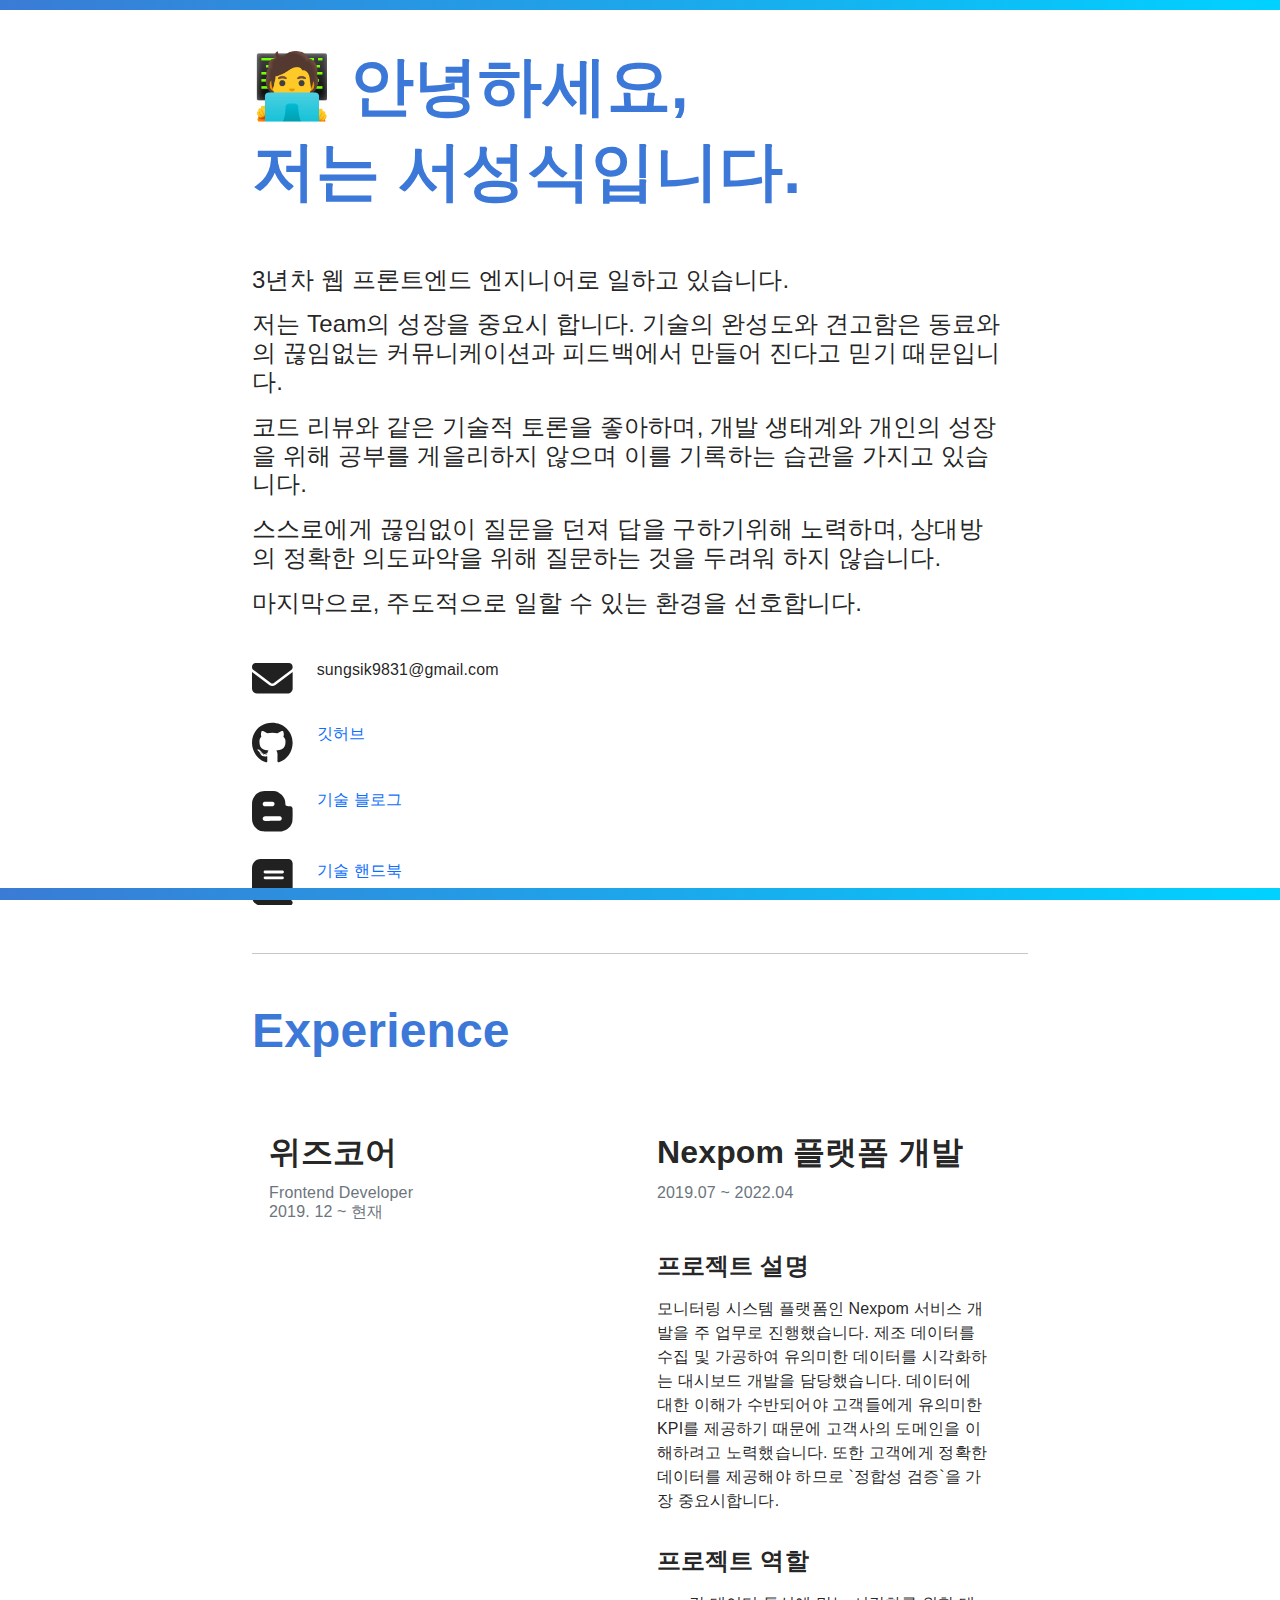
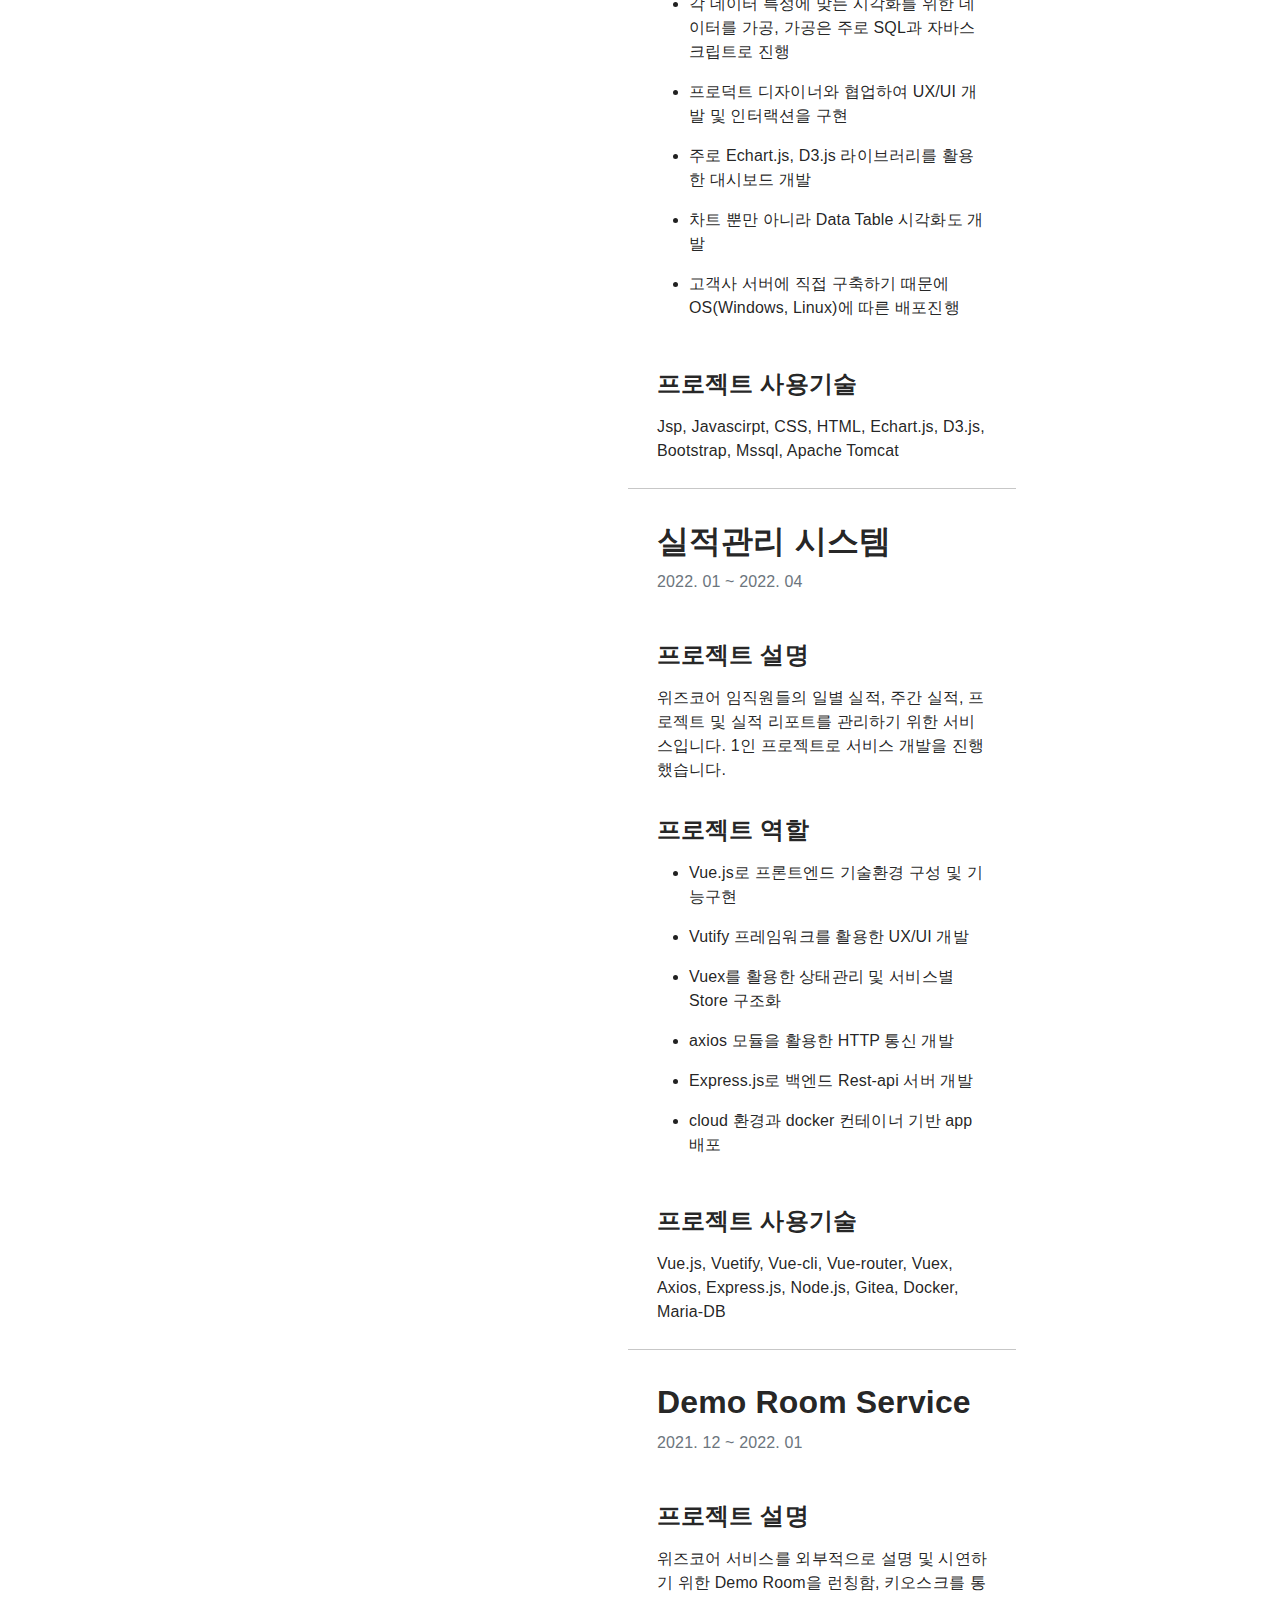
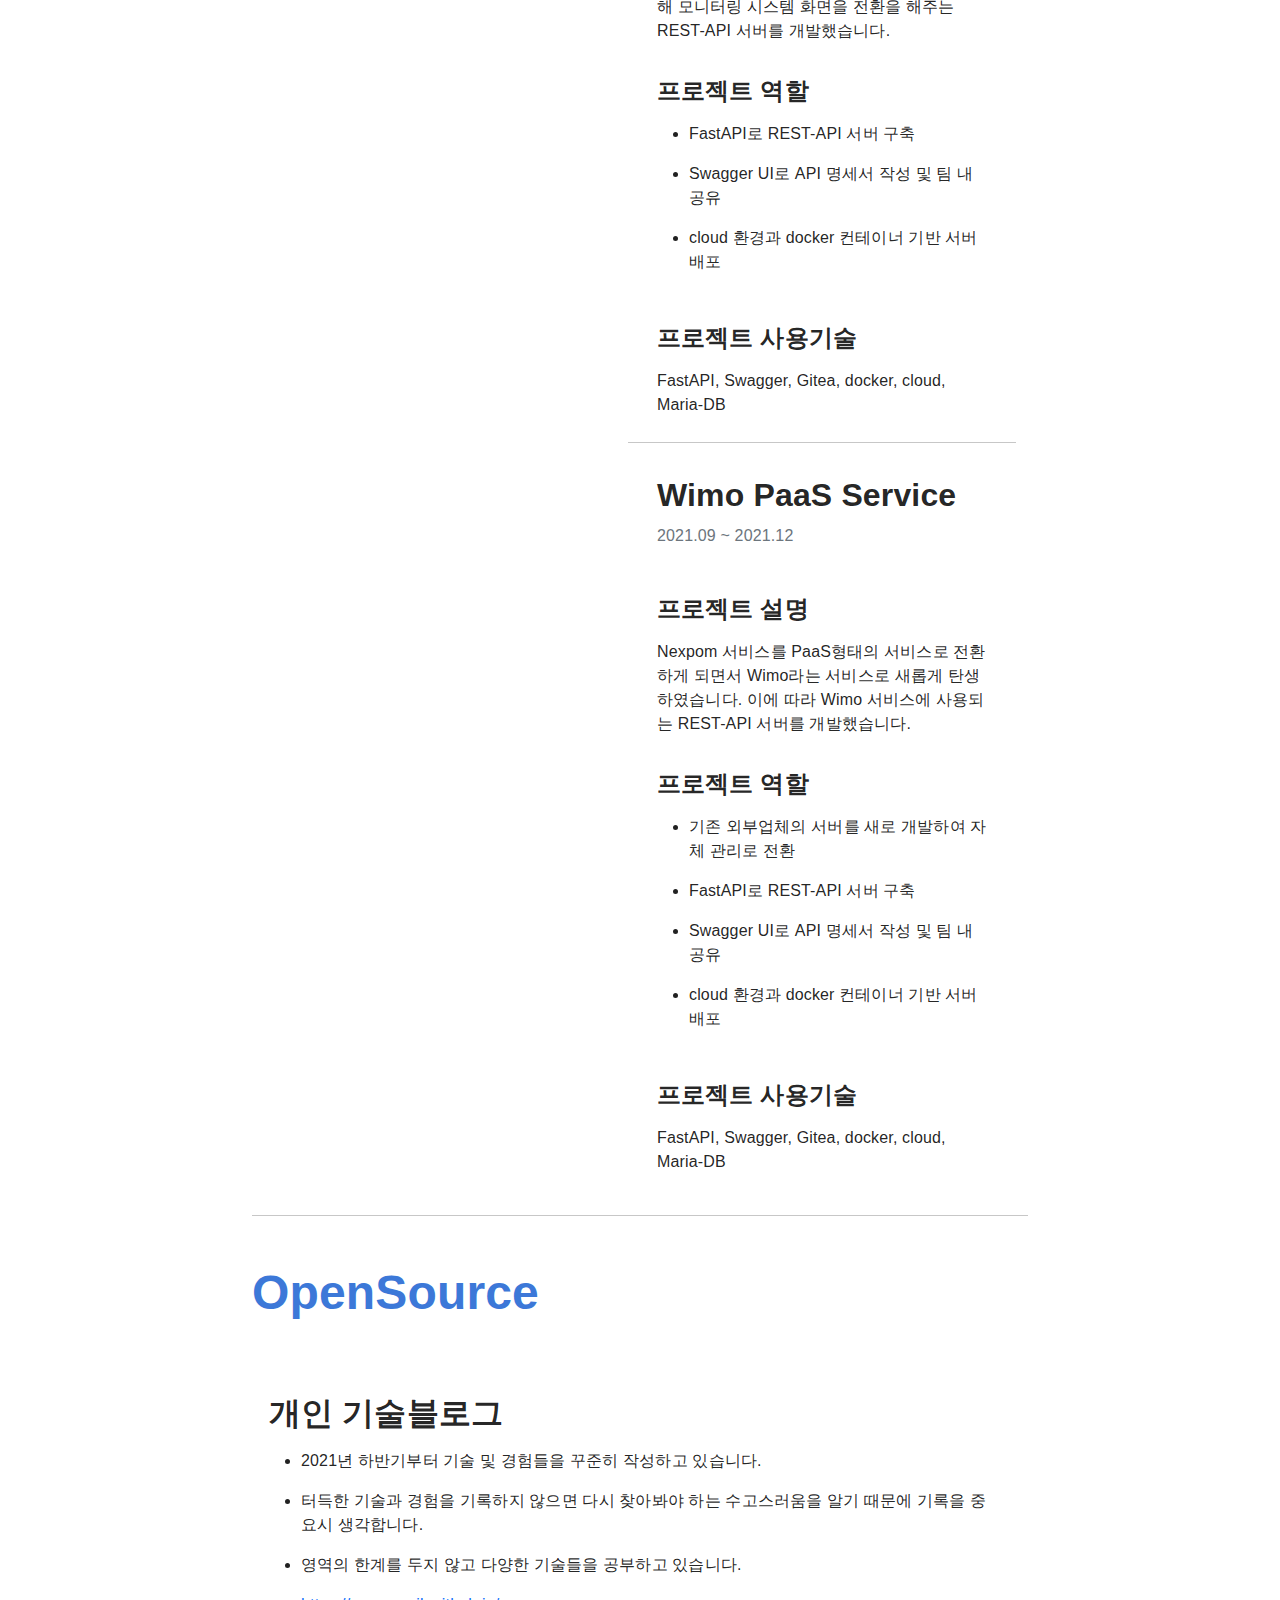
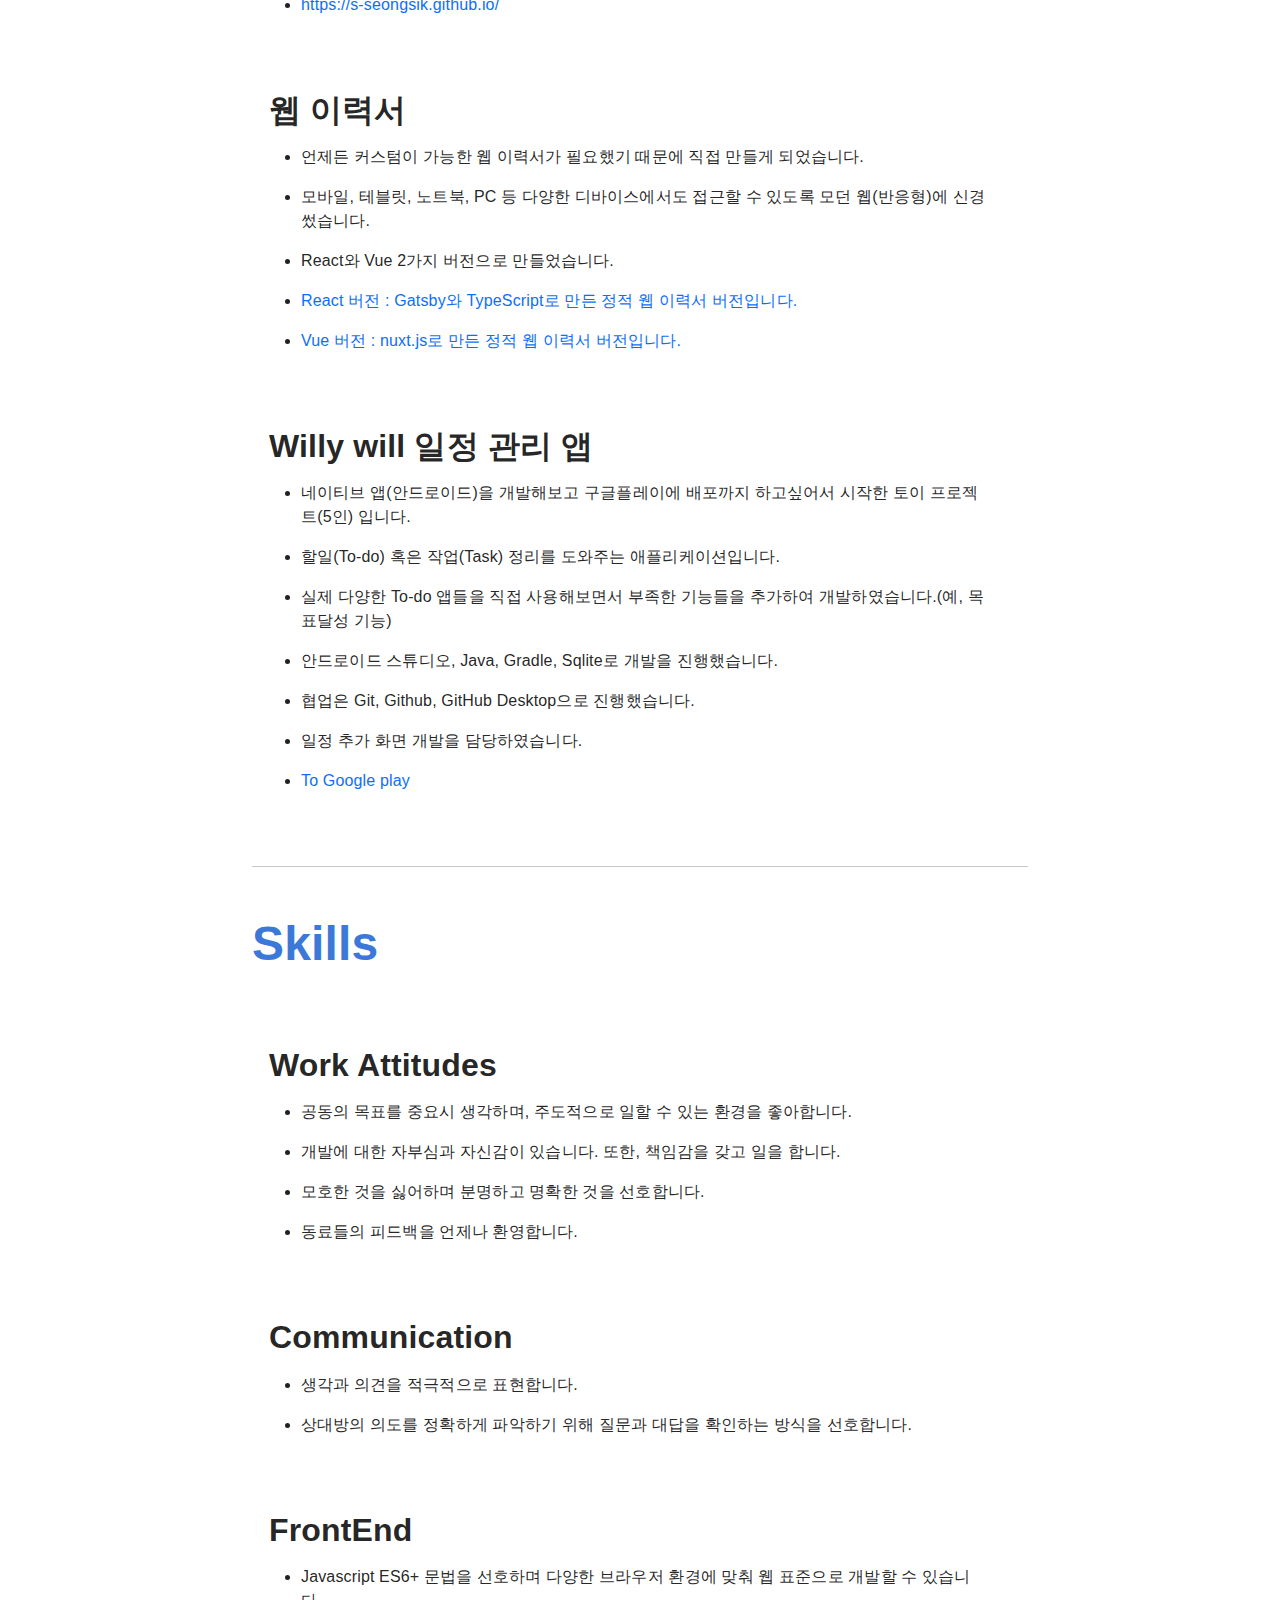
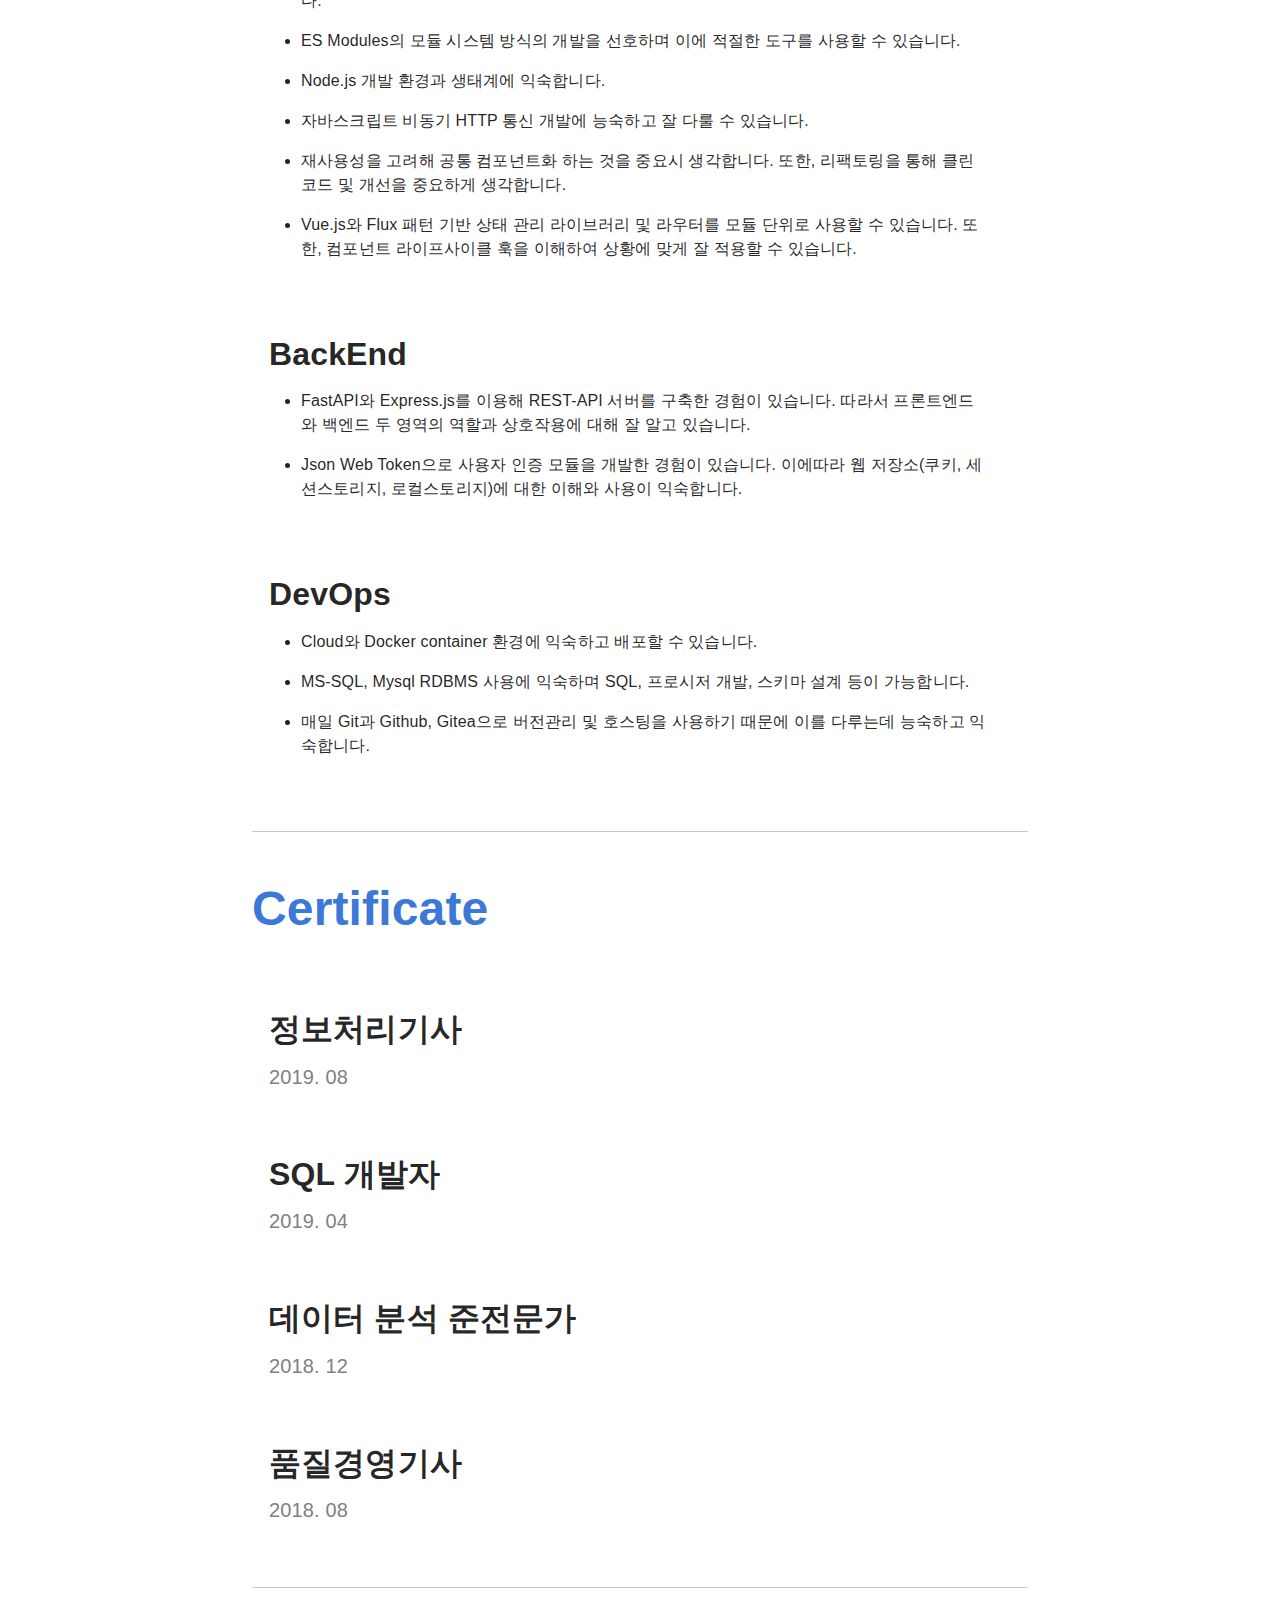
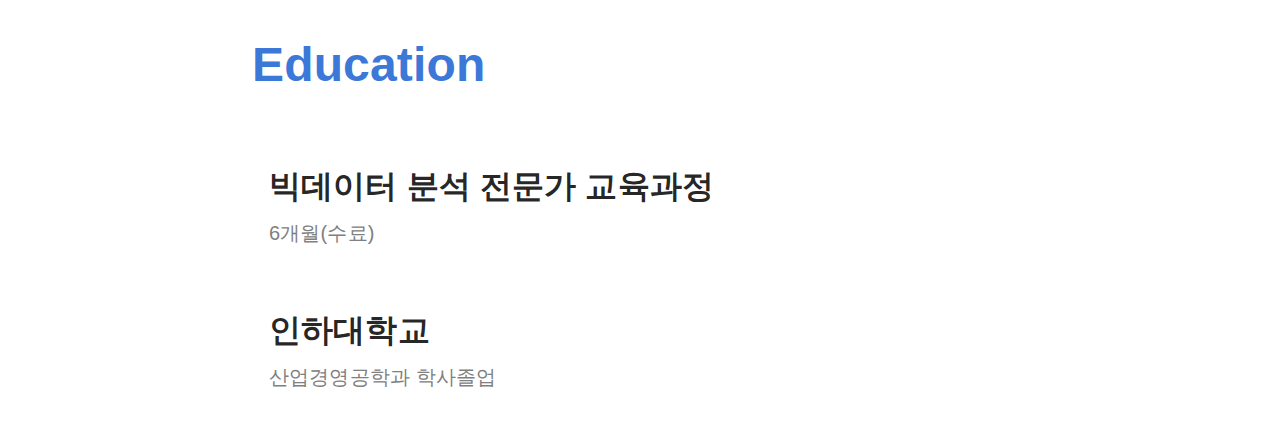
==== commit f45abb6c: "Updates" ====
--- a/index.html
+++ b/index.html
@@ -1,6 +1,6 @@
-<!DOCTYPE html><html><head><meta charSet="utf-8"/><meta http-equiv="x-ua-compatible" content="ie=edge"/><meta name="viewport" content="width=device-width, initial-scale=1, shrink-to-fit=no"/><meta data-react-helmet="true" name="viewport" content="initial-scale=1, width=device-width"/><meta name="generator" content="Gatsby 4.12.1"/><style data-href="/g-resume/styles.228c276ac2e36ef3d51f.css" data-identity="gatsby-global-css">@charset "UTF-8";h1.title{font-size:4rem;line-height:1.2}h1.title,h2.title{color:#3c78d8;font-weight:700}h2.title{font-size:3rem}h3.title,h4.title{font-size:2rem;font-weight:700}h5.title{font-size:1.5rem;font-weight:700}.profile-paragraph{font-size:1.5rem;font-weight:500;line-height:1.2}@media screen and (max-width:960px){h1.title,h2.title{font-size:2.5rem}h3.title{font-size:2rem}h4.title{font-size:1.5rem}h5.title{font-size:1.3rem}.profile-paragraph{font-size:1.1rem}}body:before{height:10px;top:0}body:after,body:before{background:#00d2ff;background:linear-gradient(90deg,#3a7bd5,#00d2ff);content:"";display:block;position:fixed;width:100%;z-index:1}body:after{bottom:0;height:12px}/*!
+<!DOCTYPE html><html><head><meta charSet="utf-8"/><meta http-equiv="x-ua-compatible" content="ie=edge"/><meta name="viewport" content="width=device-width, initial-scale=1, shrink-to-fit=no"/><meta data-react-helmet="true" name="viewport" content="initial-scale=1, width=device-width"/><meta name="generator" content="Gatsby 4.12.1"/><style data-href="/g-resume/styles.10b36ab7387ee401a6cf.css" data-identity="gatsby-global-css">@charset "UTF-8";h1.title{font-size:4rem;line-height:1.2}h1.title,h2.title{color:#3c78d8;font-weight:700}h2.title{font-size:3rem}h3.title,h4.title{font-size:2rem;font-weight:700}h5.title{font-size:1.5rem;font-weight:700}.profile-paragraph{font-size:1.5rem;font-weight:500;line-height:1.2}@media screen and (max-width:960px){h1.title,h2.title{font-size:2.5rem}h3.title{font-size:2rem}h4.title{font-size:1.5rem}h5.title{font-size:1.3rem}.profile-paragraph{font-size:1.1rem}}body:before{height:10px;top:0}body:after,body:before{background:#00d2ff;background:linear-gradient(90deg,#3a7bd5,#00d2ff);content:"";display:block;position:fixed;width:100%;z-index:1}body:after{bottom:0;height:12px}a:link{text-decoration:none}a:hover{text-decoration:underline}/*!
  * Bootstrap v5.1.3 (https://getbootstrap.com/)
  * Copyright 2011-2021 The Bootstrap Authors
  * Copyright 2011-2021 Twitter, Inc.
  * Licensed under MIT (https://github.com/twbs/bootstrap/blob/main/LICENSE)
- */:root{--bs-blue:#0d6efd;--bs-indigo:#6610f2;--bs-purple:#6f42c1;--bs-pink:#d63384;--bs-red:#dc3545;--bs-orange:#fd7e14;--bs-yellow:#ffc107;--bs-green:#198754;--bs-teal:#20c997;--bs-cyan:#0dcaf0;--bs-white:#fff;--bs-gray:#6c757d;--bs-gray-dark:#343a40;--bs-gray-100:#f8f9fa;--bs-gray-200:#e9ecef;--bs-gray-300:#dee2e6;--bs-gray-400:#ced4da;--bs-gray-500:#adb5bd;--bs-gray-600:#6c757d;--bs-gray-700:#495057;--bs-gray-800:#343a40;--bs-gray-900:#212529;--bs-primary:#0d6efd;--bs-secondary:#6c757d;--bs-success:#198754;--bs-info:#0dcaf0;--bs-warning:#ffc107;--bs-danger:#dc3545;--bs-light:#f8f9fa;--bs-dark:#212529;--bs-primary-rgb:13,110,253;--bs-secondary-rgb:108,117,125;--bs-success-rgb:25,135,84;--bs-info-rgb:13,202,240;--bs-warning-rgb:255,193,7;--bs-danger-rgb:220,53,69;--bs-light-rgb:248,249,250;--bs-dark-rgb:33,37,41;--bs-white-rgb:255,255,255;--bs-black-rgb:0,0,0;--bs-body-color-rgb:33,37,41;--bs-body-bg-rgb:255,255,255;--bs-font-sans-serif:system-ui,-apple-system,"Segoe UI",Roboto,"Helvetica Neue",Arial,"Noto Sans","Liberation Sans",sans-serif,"Apple Color Emoji","Segoe UI Emoji","Segoe UI Symbol","Noto Color Emoji";--bs-font-monospace:SFMono-Regular,Menlo,Monaco,Consolas,"Liberation Mono","Courier New",monospace;--bs-gradient:linear-gradient(180deg,hsla(0,0%,100%,.15),hsla(0,0%,100%,0));--bs-body-font-family:var(--bs-font-sans-serif);--bs-body-font-size:1rem;--bs-body-font-weight:400;--bs-body-line-height:1.5;--bs-body-color:#212529;--bs-body-bg:#fff}*,:after,:before{box-sizing:border-box}@media (prefers-reduced-motion:no-preference){:root{scroll-behavior:smooth}}body{-webkit-text-size-adjust:100%;-webkit-tap-highlight-color:transparent;background-color:var(--bs-body-bg);color:var(--bs-body-color);font-family:var(--bs-body-font-family);font-size:var(--bs-body-font-size);font-weight:var(--bs-body-font-weight);line-height:var(--bs-body-line-height);margin:0;text-align:var(--bs-body-text-align)}hr{background-color:currentColor;border:0;color:inherit;margin:1rem 0;opacity:.25}hr:not([size]){height:1px}.h1,.h2,.h3,.h4,.h5,.h6,h1,h2,h3,h4,h5,h6{font-weight:500;line-height:1.2;margin-bottom:.5rem;margin-top:0}.h1,h1{font-size:calc(1.375rem + 1.5vw)}@media (min-width:1200px){.h1,h1{font-size:2.5rem}}.h2,h2{font-size:calc(1.325rem + .9vw)}@media (min-width:1200px){.h2,h2{font-size:2rem}}.h3,h3{font-size:calc(1.3rem + .6vw)}@media (min-width:1200px){.h3,h3{font-size:1.75rem}}.h4,h4{font-size:calc(1.275rem + .3vw)}@media (min-width:1200px){.h4,h4{font-size:1.5rem}}.h5,h5{font-size:1.25rem}.h6,h6{font-size:1rem}p{margin-bottom:1rem;margin-top:0}abbr[data-bs-original-title],abbr[title]{cursor:help;-webkit-text-decoration:underline dotted;text-decoration:underline dotted;-webkit-text-decoration-skip-ink:none;text-decoration-skip-ink:none}address{font-style:normal;line-height:inherit;margin-bottom:1rem}ol,ul{padding-left:2rem}dl,ol,ul{margin-bottom:1rem;margin-top:0}ol ol,ol ul,ul ol,ul ul{margin-bottom:0}dt{font-weight:700}dd{margin-bottom:.5rem;margin-left:0}blockquote{margin:0 0 1rem}b,strong{font-weight:bolder}.small,small{font-size:.875em}.mark,mark{background-color:#fcf8e3;padding:.2em}sub,sup{font-size:.75em;line-height:0;position:relative;vertical-align:baseline}sub{bottom:-.25em}sup{top:-.5em}a{color:#0d6efd;text-decoration:underline}a:hover{color:#0a58ca}a:not([href]):not([class]),a:not([href]):not([class]):hover{color:inherit;text-decoration:none}code,kbd,pre,samp{direction:ltr;font-family:var(--bs-font-monospace);font-size:1em;unicode-bidi:bidi-override}pre{display:block;font-size:.875em;margin-bottom:1rem;margin-top:0;overflow:auto}pre code{color:inherit;font-size:inherit;word-break:normal}code{word-wrap:break-word;color:#d63384;font-size:.875em}a>code{color:inherit}kbd{background-color:#212529;border-radius:.2rem;color:#fff;font-size:.875em;padding:.2rem .4rem}kbd kbd{font-size:1em;font-weight:700;padding:0}figure{margin:0 0 1rem}img,svg{vertical-align:middle}table{border-collapse:collapse;caption-side:bottom}caption{color:#6c757d;padding-bottom:.5rem;padding-top:.5rem;text-align:left}th{text-align:inherit;text-align:-webkit-match-parent}tbody,td,tfoot,th,thead,tr{border:0 solid;border-color:inherit}label{display:inline-block}button{border-radius:0}button:focus:not(:focus-visible){outline:0}button,input,optgroup,select,textarea{font-family:inherit;font-size:inherit;line-height:inherit;margin:0}button,select{text-transform:none}[role=button]{cursor:pointer}select{word-wrap:normal}select:disabled{opacity:1}[list]::-webkit-calendar-picker-indicator{display:none}[type=button],[type=reset],[type=submit],button{-webkit-appearance:button}[type=button]:not(:disabled),[type=reset]:not(:disabled),[type=submit]:not(:disabled),button:not(:disabled){cursor:pointer}::-moz-focus-inner{border-style:none;padding:0}textarea{resize:vertical}fieldset{border:0;margin:0;min-width:0;padding:0}legend{float:left;font-size:calc(1.275rem + .3vw);line-height:inherit;margin-bottom:.5rem;padding:0;width:100%}@media (min-width:1200px){legend{font-size:1.5rem}}legend+*{clear:left}::-webkit-datetime-edit-day-field,::-webkit-datetime-edit-fields-wrapper,::-webkit-datetime-edit-hour-field,::-webkit-datetime-edit-minute,::-webkit-datetime-edit-month-field,::-webkit-datetime-edit-text,::-webkit-datetime-edit-year-field{padding:0}::-webkit-inner-spin-button{height:auto}[type=search]{-webkit-appearance:textfield;outline-offset:-2px}::-webkit-search-decoration{-webkit-appearance:none}::-webkit-color-swatch-wrapper{padding:0}::file-selector-button{font:inherit}::-webkit-file-upload-button{-webkit-appearance:button;font:inherit}output{display:inline-block}iframe{border:0}summary{cursor:pointer;display:list-item}progress{vertical-align:baseline}[hidden]{display:none!important}.lead{font-size:1.25rem;font-weight:300}.display-1{font-size:calc(1.625rem + 4.5vw);font-weight:300;line-height:1.2}@media (min-width:1200px){.display-1{font-size:5rem}}.display-2{font-size:calc(1.575rem + 3.9vw);font-weight:300;line-height:1.2}@media (min-width:1200px){.display-2{font-size:4.5rem}}.display-3{font-size:calc(1.525rem + 3.3vw);font-weight:300;line-height:1.2}@media (min-width:1200px){.display-3{font-size:4rem}}.display-4{font-size:calc(1.475rem + 2.7vw);font-weight:300;line-height:1.2}@media (min-width:1200px){.display-4{font-size:3.5rem}}.display-5{font-size:calc(1.425rem + 2.1vw);font-weight:300;line-height:1.2}@media (min-width:1200px){.display-5{font-size:3rem}}.display-6{font-size:calc(1.375rem + 1.5vw);font-weight:300;line-height:1.2}@media (min-width:1200px){.display-6{font-size:2.5rem}}.list-inline,.list-unstyled{list-style:none;padding-left:0}.list-inline-item{display:inline-block}.list-inline-item:not(:last-child){margin-right:.5rem}.initialism{font-size:.875em;text-transform:uppercase}.blockquote{font-size:1.25rem;margin-bottom:1rem}.blockquote>:last-child{margin-bottom:0}.blockquote-footer{color:#6c757d;font-size:.875em;margin-bottom:1rem;margin-top:-1rem}.blockquote-footer:before{content:"— "}.img-fluid,.img-thumbnail{height:auto;max-width:100%}.img-thumbnail{background-color:#fff;border:1px solid #dee2e6;border-radius:.25rem;padding:.25rem}.figure{display:inline-block}.figure-img{line-height:1;margin-bottom:.5rem}.figure-caption{color:#6c757d;font-size:.875em}.container,.container-fluid,.container-lg,.container-md,.container-sm,.container-xl,.container-xxl{margin-left:auto;margin-right:auto;padding-left:var(--bs-gutter-x,.75rem);padding-right:var(--bs-gutter-x,.75rem);width:100%}@media (min-width:576px){.container,.container-sm{max-width:540px}}@media (min-width:768px){.container,.container-md,.container-sm{max-width:720px}}@media (min-width:992px){.container,.container-lg,.container-md,.container-sm{max-width:960px}}@media (min-width:1200px){.container,.container-lg,.container-md,.container-sm,.container-xl{max-width:1140px}}@media (min-width:1400px){.container,.container-lg,.container-md,.container-sm,.container-xl,.container-xxl{max-width:1320px}}.row{--bs-gutter-x:1.5rem;--bs-gutter-y:0;display:flex;flex-wrap:wrap;margin-left:calc(var(--bs-gutter-x)*-.5);margin-right:calc(var(--bs-gutter-x)*-.5);margin-top:calc(var(--bs-gutter-y)*-1)}.row>*{flex-shrink:0;margin-top:var(--bs-gutter-y);max-width:100%;padding-left:calc(var(--bs-gutter-x)*.5);padding-right:calc(var(--bs-gutter-x)*.5);width:100%}.col{flex:1 0}.row-cols-auto>*{flex:0 0 auto;width:auto}.row-cols-1>*{flex:0 0 auto;width:100%}.row-cols-2>*{flex:0 0 auto;width:50%}.row-cols-3>*{flex:0 0 auto;width:33.3333333333%}.row-cols-4>*{flex:0 0 auto;width:25%}.row-cols-5>*{flex:0 0 auto;width:20%}.row-cols-6>*{flex:0 0 auto;width:16.6666666667%}.col-auto{flex:0 0 auto;width:auto}.col-1{flex:0 0 auto;width:8.33333333%}.col-2{flex:0 0 auto;width:16.66666667%}.col-3{flex:0 0 auto;width:25%}.col-4{flex:0 0 auto;width:33.33333333%}.col-5{flex:0 0 auto;width:41.66666667%}.col-6{flex:0 0 auto;width:50%}.col-7{flex:0 0 auto;width:58.33333333%}.col-8{flex:0 0 auto;width:66.66666667%}.col-9{flex:0 0 auto;width:75%}.col-10{flex:0 0 auto;width:83.33333333%}.col-11{flex:0 0 auto;width:91.66666667%}.col-12{flex:0 0 auto;width:100%}.offset-1{margin-left:8.33333333%}.offset-2{margin-left:16.66666667%}.offset-3{margin-left:25%}.offset-4{margin-left:33.33333333%}.offset-5{margin-left:41.66666667%}.offset-6{margin-left:50%}.offset-7{margin-left:58.33333333%}.offset-8{margin-left:66.66666667%}.offset-9{margin-left:75%}.offset-10{margin-left:83.33333333%}.offset-11{margin-left:91.66666667%}.g-0,.gx-0{--bs-gutter-x:0}.g-0,.gy-0{--bs-gutter-y:0}.g-1,.gx-1{--bs-gutter-x:0.25rem}.g-1,.gy-1{--bs-gutter-y:0.25rem}.g-2,.gx-2{--bs-gutter-x:0.5rem}.g-2,.gy-2{--bs-gutter-y:0.5rem}.g-3,.gx-3{--bs-gutter-x:1rem}.g-3,.gy-3{--bs-gutter-y:1rem}.g-4,.gx-4{--bs-gutter-x:1.5rem}.g-4,.gy-4{--bs-gutter-y:1.5rem}.g-5,.gx-5{--bs-gutter-x:3rem}.g-5,.gy-5{--bs-gutter-y:3rem}@media (min-width:576px){.col-sm{flex:1 0}.row-cols-sm-auto>*{flex:0 0 auto;width:auto}.row-cols-sm-1>*{flex:0 0 auto;width:100%}.row-cols-sm-2>*{flex:0 0 auto;width:50%}.row-cols-sm-3>*{flex:0 0 auto;width:33.3333333333%}.row-cols-sm-4>*{flex:0 0 auto;width:25%}.row-cols-sm-5>*{flex:0 0 auto;width:20%}.row-cols-sm-6>*{flex:0 0 auto;width:16.6666666667%}.col-sm-auto{flex:0 0 auto;width:auto}.col-sm-1{flex:0 0 auto;width:8.33333333%}.col-sm-2{flex:0 0 auto;width:16.66666667%}.col-sm-3{flex:0 0 auto;width:25%}.col-sm-4{flex:0 0 auto;width:33.33333333%}.col-sm-5{flex:0 0 auto;width:41.66666667%}.col-sm-6{flex:0 0 auto;width:50%}.col-sm-7{flex:0 0 auto;width:58.33333333%}.col-sm-8{flex:0 0 auto;width:66.66666667%}.col-sm-9{flex:0 0 auto;width:75%}.col-sm-10{flex:0 0 auto;width:83.33333333%}.col-sm-11{flex:0 0 auto;width:91.66666667%}.col-sm-12{flex:0 0 auto;width:100%}.offset-sm-0{margin-left:0}.offset-sm-1{margin-left:8.33333333%}.offset-sm-2{margin-left:16.66666667%}.offset-sm-3{margin-left:25%}.offset-sm-4{margin-left:33.33333333%}.offset-sm-5{margin-left:41.66666667%}.offset-sm-6{margin-left:50%}.offset-sm-7{margin-left:58.33333333%}.offset-sm-8{margin-left:66.66666667%}.offset-sm-9{margin-left:75%}.offset-sm-10{margin-left:83.33333333%}.offset-sm-11{margin-left:91.66666667%}.g-sm-0,.gx-sm-0{--bs-gutter-x:0}.g-sm-0,.gy-sm-0{--bs-gutter-y:0}.g-sm-1,.gx-sm-1{--bs-gutter-x:0.25rem}.g-sm-1,.gy-sm-1{--bs-gutter-y:0.25rem}.g-sm-2,.gx-sm-2{--bs-gutter-x:0.5rem}.g-sm-2,.gy-sm-2{--bs-gutter-y:0.5rem}.g-sm-3,.gx-sm-3{--bs-gutter-x:1rem}.g-sm-3,.gy-sm-3{--bs-gutter-y:1rem}.g-sm-4,.gx-sm-4{--bs-gutter-x:1.5rem}.g-sm-4,.gy-sm-4{--bs-gutter-y:1.5rem}.g-sm-5,.gx-sm-5{--bs-gutter-x:3rem}.g-sm-5,.gy-sm-5{--bs-gutter-y:3rem}}@media (min-width:768px){.col-md{flex:1 0}.row-cols-md-auto>*{flex:0 0 auto;width:auto}.row-cols-md-1>*{flex:0 0 auto;width:100%}.row-cols-md-2>*{flex:0 0 auto;width:50%}.row-cols-md-3>*{flex:0 0 auto;width:33.3333333333%}.row-cols-md-4>*{flex:0 0 auto;width:25%}.row-cols-md-5>*{flex:0 0 auto;width:20%}.row-cols-md-6>*{flex:0 0 auto;width:16.6666666667%}.col-md-auto{flex:0 0 auto;width:auto}.col-md-1{flex:0 0 auto;width:8.33333333%}.col-md-2{flex:0 0 auto;width:16.66666667%}.col-md-3{flex:0 0 auto;width:25%}.col-md-4{flex:0 0 auto;width:33.33333333%}.col-md-5{flex:0 0 auto;width:41.66666667%}.col-md-6{flex:0 0 auto;width:50%}.col-md-7{flex:0 0 auto;width:58.33333333%}.col-md-8{flex:0 0 auto;width:66.66666667%}.col-md-9{flex:0 0 auto;width:75%}.col-md-10{flex:0 0 auto;width:83.33333333%}.col-md-11{flex:0 0 auto;width:91.66666667%}.col-md-12{flex:0 0 auto;width:100%}.offset-md-0{margin-left:0}.offset-md-1{margin-left:8.33333333%}.offset-md-2{margin-left:16.66666667%}.offset-md-3{margin-left:25%}.offset-md-4{margin-left:33.33333333%}.offset-md-5{margin-left:41.66666667%}.offset-md-6{margin-left:50%}.offset-md-7{margin-left:58.33333333%}.offset-md-8{margin-left:66.66666667%}.offset-md-9{margin-left:75%}.offset-md-10{margin-left:83.33333333%}.offset-md-11{margin-left:91.66666667%}.g-md-0,.gx-md-0{--bs-gutter-x:0}.g-md-0,.gy-md-0{--bs-gutter-y:0}.g-md-1,.gx-md-1{--bs-gutter-x:0.25rem}.g-md-1,.gy-md-1{--bs-gutter-y:0.25rem}.g-md-2,.gx-md-2{--bs-gutter-x:0.5rem}.g-md-2,.gy-md-2{--bs-gutter-y:0.5rem}.g-md-3,.gx-md-3{--bs-gutter-x:1rem}.g-md-3,.gy-md-3{--bs-gutter-y:1rem}.g-md-4,.gx-md-4{--bs-gutter-x:1.5rem}.g-md-4,.gy-md-4{--bs-gutter-y:1.5rem}.g-md-5,.gx-md-5{--bs-gutter-x:3rem}.g-md-5,.gy-md-5{--bs-gutter-y:3rem}}@media (min-width:992px){.col-lg{flex:1 0}.row-cols-lg-auto>*{flex:0 0 auto;width:auto}.row-cols-lg-1>*{flex:0 0 auto;width:100%}.row-cols-lg-2>*{flex:0 0 auto;width:50%}.row-cols-lg-3>*{flex:0 0 auto;width:33.3333333333%}.row-cols-lg-4>*{flex:0 0 auto;width:25%}.row-cols-lg-5>*{flex:0 0 auto;width:20%}.row-cols-lg-6>*{flex:0 0 auto;width:16.6666666667%}.col-lg-auto{flex:0 0 auto;width:auto}.col-lg-1{flex:0 0 auto;width:8.33333333%}.col-lg-2{flex:0 0 auto;width:16.66666667%}.col-lg-3{flex:0 0 auto;width:25%}.col-lg-4{flex:0 0 auto;width:33.33333333%}.col-lg-5{flex:0 0 auto;width:41.66666667%}.col-lg-6{flex:0 0 auto;width:50%}.col-lg-7{flex:0 0 auto;width:58.33333333%}.col-lg-8{flex:0 0 auto;width:66.66666667%}.col-lg-9{flex:0 0 auto;width:75%}.col-lg-10{flex:0 0 auto;width:83.33333333%}.col-lg-11{flex:0 0 auto;width:91.66666667%}.col-lg-12{flex:0 0 auto;width:100%}.offset-lg-0{margin-left:0}.offset-lg-1{margin-left:8.33333333%}.offset-lg-2{margin-left:16.66666667%}.offset-lg-3{margin-left:25%}.offset-lg-4{margin-left:33.33333333%}.offset-lg-5{margin-left:41.66666667%}.offset-lg-6{margin-left:50%}.offset-lg-7{margin-left:58.33333333%}.offset-lg-8{margin-left:66.66666667%}.offset-lg-9{margin-left:75%}.offset-lg-10{margin-left:83.33333333%}.offset-lg-11{margin-left:91.66666667%}.g-lg-0,.gx-lg-0{--bs-gutter-x:0}.g-lg-0,.gy-lg-0{--bs-gutter-y:0}.g-lg-1,.gx-lg-1{--bs-gutter-x:0.25rem}.g-lg-1,.gy-lg-1{--bs-gutter-y:0.25rem}.g-lg-2,.gx-lg-2{--bs-gutter-x:0.5rem}.g-lg-2,.gy-lg-2{--bs-gutter-y:0.5rem}.g-lg-3,.gx-lg-3{--bs-gutter-x:1rem}.g-lg-3,.gy-lg-3{--bs-gutter-y:1rem}.g-lg-4,.gx-lg-4{--bs-gutter-x:1.5rem}.g-lg-4,.gy-lg-4{--bs-gutter-y:1.5rem}.g-lg-5,.gx-lg-5{--bs-gutter-x:3rem}.g-lg-5,.gy-lg-5{--bs-gutter-y:3rem}}@media (min-width:1200px){.col-xl{flex:1 0}.row-cols-xl-auto>*{flex:0 0 auto;width:auto}.row-cols-xl-1>*{flex:0 0 auto;width:100%}.row-cols-xl-2>*{flex:0 0 auto;width:50%}.row-cols-xl-3>*{flex:0 0 auto;width:33.3333333333%}.row-cols-xl-4>*{flex:0 0 auto;width:25%}.row-cols-xl-5>*{flex:0 0 auto;width:20%}.row-cols-xl-6>*{flex:0 0 auto;width:16.6666666667%}.col-xl-auto{flex:0 0 auto;width:auto}.col-xl-1{flex:0 0 auto;width:8.33333333%}.col-xl-2{flex:0 0 auto;width:16.66666667%}.col-xl-3{flex:0 0 auto;width:25%}.col-xl-4{flex:0 0 auto;width:33.33333333%}.col-xl-5{flex:0 0 auto;width:41.66666667%}.col-xl-6{flex:0 0 auto;width:50%}.col-xl-7{flex:0 0 auto;width:58.33333333%}.col-xl-8{flex:0 0 auto;width:66.66666667%}.col-xl-9{flex:0 0 auto;width:75%}.col-xl-10{flex:0 0 auto;width:83.33333333%}.col-xl-11{flex:0 0 auto;width:91.66666667%}.col-xl-12{flex:0 0 auto;width:100%}.offset-xl-0{margin-left:0}.offset-xl-1{margin-left:8.33333333%}.offset-xl-2{margin-left:16.66666667%}.offset-xl-3{margin-left:25%}.offset-xl-4{margin-left:33.33333333%}.offset-xl-5{margin-left:41.66666667%}.offset-xl-6{margin-left:50%}.offset-xl-7{margin-left:58.33333333%}.offset-xl-8{margin-left:66.66666667%}.offset-xl-9{margin-left:75%}.offset-xl-10{margin-left:83.33333333%}.offset-xl-11{margin-left:91.66666667%}.g-xl-0,.gx-xl-0{--bs-gutter-x:0}.g-xl-0,.gy-xl-0{--bs-gutter-y:0}.g-xl-1,.gx-xl-1{--bs-gutter-x:0.25rem}.g-xl-1,.gy-xl-1{--bs-gutter-y:0.25rem}.g-xl-2,.gx-xl-2{--bs-gutter-x:0.5rem}.g-xl-2,.gy-xl-2{--bs-gutter-y:0.5rem}.g-xl-3,.gx-xl-3{--bs-gutter-x:1rem}.g-xl-3,.gy-xl-3{--bs-gutter-y:1rem}.g-xl-4,.gx-xl-4{--bs-gutter-x:1.5rem}.g-xl-4,.gy-xl-4{--bs-gutter-y:1.5rem}.g-xl-5,.gx-xl-5{--bs-gutter-x:3rem}.g-xl-5,.gy-xl-5{--bs-gutter-y:3rem}}@media (min-width:1400px){.col-xxl{flex:1 0}.row-cols-xxl-auto>*{flex:0 0 auto;width:auto}.row-cols-xxl-1>*{flex:0 0 auto;width:100%}.row-cols-xxl-2>*{flex:0 0 auto;width:50%}.row-cols-xxl-3>*{flex:0 0 auto;width:33.3333333333%}.row-cols-xxl-4>*{flex:0 0 auto;width:25%}.row-cols-xxl-5>*{flex:0 0 auto;width:20%}.row-cols-xxl-6>*{flex:0 0 auto;width:16.6666666667%}.col-xxl-auto{flex:0 0 auto;width:auto}.col-xxl-1{flex:0 0 auto;width:8.33333333%}.col-xxl-2{flex:0 0 auto;width:16.66666667%}.col-xxl-3{flex:0 0 auto;width:25%}.col-xxl-4{flex:0 0 auto;width:33.33333333%}.col-xxl-5{flex:0 0 auto;width:41.66666667%}.col-xxl-6{flex:0 0 auto;width:50%}.col-xxl-7{flex:0 0 auto;width:58.33333333%}.col-xxl-8{flex:0 0 auto;width:66.66666667%}.col-xxl-9{flex:0 0 auto;width:75%}.col-xxl-10{flex:0 0 auto;width:83.33333333%}.col-xxl-11{flex:0 0 auto;width:91.66666667%}.col-xxl-12{flex:0 0 auto;width:100%}.offset-xxl-0{margin-left:0}.offset-xxl-1{margin-left:8.33333333%}.offset-xxl-2{margin-left:16.66666667%}.offset-xxl-3{margin-left:25%}.offset-xxl-4{margin-left:33.33333333%}.offset-xxl-5{margin-left:41.66666667%}.offset-xxl-6{margin-left:50%}.offset-xxl-7{margin-left:58.33333333%}.offset-xxl-8{margin-left:66.66666667%}.offset-xxl-9{margin-left:75%}.offset-xxl-10{margin-left:83.33333333%}.offset-xxl-11{margin-left:91.66666667%}.g-xxl-0,.gx-xxl-0{--bs-gutter-x:0}.g-xxl-0,.gy-xxl-0{--bs-gutter-y:0}.g-xxl-1,.gx-xxl-1{--bs-gutter-x:0.25rem}.g-xxl-1,.gy-xxl-1{--bs-gutter-y:0.25rem}.g-xxl-2,.gx-xxl-2{--bs-gutter-x:0.5rem}.g-xxl-2,.gy-xxl-2{--bs-gutter-y:0.5rem}.g-xxl-3,.gx-xxl-3{--bs-gutter-x:1rem}.g-xxl-3,.gy-xxl-3{--bs-gutter-y:1rem}.g-xxl-4,.gx-xxl-4{--bs-gutter-x:1.5rem}.g-xxl-4,.gy-xxl-4{--bs-gutter-y:1.5rem}.g-xxl-5,.gx-xxl-5{--bs-gutter-x:3rem}.g-xxl-5,.gy-xxl-5{--bs-gutter-y:3rem}}.table{--bs-table-bg:transparent;--bs-table-accent-bg:transparent;--bs-table-striped-color:#212529;--bs-table-striped-bg:rgba(0,0,0,.05);--bs-table-active-color:#212529;--bs-table-active-bg:rgba(0,0,0,.1);--bs-table-hover-color:#212529;--bs-table-hover-bg:rgba(0,0,0,.075);border-color:#dee2e6;color:#212529;margin-bottom:1rem;vertical-align:top;width:100%}.table>:not(caption)>*>*{background-color:var(--bs-table-bg);border-bottom-width:1px;box-shadow:inset 0 0 0 9999px var(--bs-table-accent-bg);padding:.5rem}.table>tbody{vertical-align:inherit}.table>thead{vertical-align:bottom}.table>:not(:first-child){border-top:2px solid}.caption-top{caption-side:top}.table-sm>:not(caption)>*>*{padding:.25rem}.table-bordered>:not(caption)>*{border-width:1px 0}.table-bordered>:not(caption)>*>*{border-width:0 1px}.table-borderless>:not(caption)>*>*{border-bottom-width:0}.table-borderless>:not(:first-child){border-top-width:0}.table-striped>tbody>tr:nth-of-type(odd)>*{--bs-table-accent-bg:var(--bs-table-striped-bg);color:var(--bs-table-striped-color)}.table-active{--bs-table-accent-bg:var(--bs-table-active-bg);color:var(--bs-table-active-color)}.table-hover>tbody>tr:hover>*{--bs-table-accent-bg:var(--bs-table-hover-bg);color:var(--bs-table-hover-color)}.table-primary{--bs-table-bg:#cfe2ff;--bs-table-striped-bg:#c5d7f2;--bs-table-striped-color:#000;--bs-table-active-bg:#bacbe6;--bs-table-active-color:#000;--bs-table-hover-bg:#bfd1ec;--bs-table-hover-color:#000;border-color:#bacbe6;color:#000}.table-secondary{--bs-table-bg:#e2e3e5;--bs-table-striped-bg:#d7d8da;--bs-table-striped-color:#000;--bs-table-active-bg:#cbccce;--bs-table-active-color:#000;--bs-table-hover-bg:#d1d2d4;--bs-table-hover-color:#000;border-color:#cbccce;color:#000}.table-success{--bs-table-bg:#d1e7dd;--bs-table-striped-bg:#c7dbd2;--bs-table-striped-color:#000;--bs-table-active-bg:#bcd0c7;--bs-table-active-color:#000;--bs-table-hover-bg:#c1d6cc;--bs-table-hover-color:#000;border-color:#bcd0c7;color:#000}.table-info{--bs-table-bg:#cff4fc;--bs-table-striped-bg:#c5e8ef;--bs-table-striped-color:#000;--bs-table-active-bg:#badce3;--bs-table-active-color:#000;--bs-table-hover-bg:#bfe2e9;--bs-table-hover-color:#000;border-color:#badce3;color:#000}.table-warning{--bs-table-bg:#fff3cd;--bs-table-striped-bg:#f2e7c3;--bs-table-striped-color:#000;--bs-table-active-bg:#e6dbb9;--bs-table-active-color:#000;--bs-table-hover-bg:#ece1be;--bs-table-hover-color:#000;border-color:#e6dbb9;color:#000}.table-danger{--bs-table-bg:#f8d7da;--bs-table-striped-bg:#eccccf;--bs-table-striped-color:#000;--bs-table-active-bg:#dfc2c4;--bs-table-active-color:#000;--bs-table-hover-bg:#e5c7ca;--bs-table-hover-color:#000;border-color:#dfc2c4;color:#000}.table-light{--bs-table-bg:#f8f9fa;--bs-table-striped-bg:#ecedee;--bs-table-striped-color:#000;--bs-table-active-bg:#dfe0e1;--bs-table-active-color:#000;--bs-table-hover-bg:#e5e6e7;--bs-table-hover-color:#000;border-color:#dfe0e1;color:#000}.table-dark{--bs-table-bg:#212529;--bs-table-striped-bg:#2c3034;--bs-table-striped-color:#fff;--bs-table-active-bg:#373b3e;--bs-table-active-color:#fff;--bs-table-hover-bg:#323539;--bs-table-hover-color:#fff;border-color:#373b3e;color:#fff}.table-responsive{-webkit-overflow-scrolling:touch;overflow-x:auto}@media (max-width:575.98px){.table-responsive-sm{-webkit-overflow-scrolling:touch;overflow-x:auto}}@media (max-width:767.98px){.table-responsive-md{-webkit-overflow-scrolling:touch;overflow-x:auto}}@media (max-width:991.98px){.table-responsive-lg{-webkit-overflow-scrolling:touch;overflow-x:auto}}@media (max-width:1199.98px){.table-responsive-xl{-webkit-overflow-scrolling:touch;overflow-x:auto}}@media (max-width:1399.98px){.table-responsive-xxl{-webkit-overflow-scrolling:touch;overflow-x:auto}}.form-label{margin-bottom:.5rem}.col-form-label{font-size:inherit;line-height:1.5;margin-bottom:0;padding-bottom:calc(.375rem + 1px);padding-top:calc(.375rem + 1px)}.col-form-label-lg{font-size:1.25rem;padding-bottom:calc(.5rem + 1px);padding-top:calc(.5rem + 1px)}.col-form-label-sm{font-size:.875rem;padding-bottom:calc(.25rem + 1px);padding-top:calc(.25rem + 1px)}.form-text{color:#6c757d;font-size:.875em;margin-top:.25rem}.form-control{-webkit-appearance:none;appearance:none;background-clip:padding-box;background-color:#fff;border:1px solid #ced4da;border-radius:.25rem;color:#212529;display:block;font-size:1rem;font-weight:400;line-height:1.5;padding:.375rem .75rem;transition:border-color .15s ease-in-out,box-shadow .15s ease-in-out;width:100%}@media (prefers-reduced-motion:reduce){.form-control{transition:none}}.form-control[type=file]{overflow:hidden}.form-control[type=file]:not(:disabled):not([readonly]){cursor:pointer}.form-control:focus{background-color:#fff;border-color:#86b7fe;box-shadow:0 0 0 .25rem rgba(13,110,253,.25);color:#212529;outline:0}.form-control::-webkit-date-and-time-value{height:1.5em}.form-control::-webkit-input-placeholder{color:#6c757d;opacity:1}.form-control:-ms-input-placeholder{color:#6c757d;opacity:1}.form-control::placeholder{color:#6c757d;opacity:1}.form-control:disabled,.form-control[readonly]{background-color:#e9ecef;opacity:1}.form-control::file-selector-button{-webkit-margin-end:.75rem;background-color:#e9ecef;border:0 solid;border-color:inherit;border-inline-end-width:1px;border-radius:0;color:#212529;margin:-.375rem -.75rem;margin-inline-end:.75rem;padding:.375rem .75rem;pointer-events:none;transition:color .15s ease-in-out,background-color .15s ease-in-out,border-color .15s ease-in-out,box-shadow .15s ease-in-out}@media (prefers-reduced-motion:reduce){.form-control::-webkit-file-upload-button{-webkit-transition:none;transition:none}.form-control::file-selector-button{transition:none}}.form-control:hover:not(:disabled):not([readonly])::file-selector-button{background-color:#dde0e3}.form-control::-webkit-file-upload-button{-webkit-margin-end:.75rem;background-color:#e9ecef;border:0 solid;border-color:inherit;border-inline-end-width:1px;border-radius:0;color:#212529;margin:-.375rem -.75rem;margin-inline-end:.75rem;padding:.375rem .75rem;pointer-events:none;-webkit-transition:color .15s ease-in-out,background-color .15s ease-in-out,border-color .15s ease-in-out,box-shadow .15s ease-in-out;transition:color .15s ease-in-out,background-color .15s ease-in-out,border-color .15s ease-in-out,box-shadow .15s ease-in-out}@media (prefers-reduced-motion:reduce){.form-control::-webkit-file-upload-button{-webkit-transition:none;transition:none}}.form-control:hover:not(:disabled):not([readonly])::-webkit-file-upload-button{background-color:#dde0e3}.form-control-plaintext{background-color:transparent;border:solid transparent;border-width:1px 0;color:#212529;display:block;line-height:1.5;margin-bottom:0;padding:.375rem 0;width:100%}.form-control-plaintext.form-control-lg,.form-control-plaintext.form-control-sm{padding-left:0;padding-right:0}.form-control-sm{border-radius:.2rem;font-size:.875rem;min-height:calc(1.5em + .5rem + 2px);padding:.25rem .5rem}.form-control-sm::file-selector-button{-webkit-margin-end:.5rem;margin:-.25rem -.5rem;margin-inline-end:.5rem;padding:.25rem .5rem}.form-control-sm::-webkit-file-upload-button{-webkit-margin-end:.5rem;margin:-.25rem -.5rem;margin-inline-end:.5rem;padding:.25rem .5rem}.form-control-lg{border-radius:.3rem;font-size:1.25rem;min-height:calc(1.5em + 1rem + 2px);padding:.5rem 1rem}.form-control-lg::file-selector-button{-webkit-margin-end:1rem;margin:-.5rem -1rem;margin-inline-end:1rem;padding:.5rem 1rem}.form-control-lg::-webkit-file-upload-button{-webkit-margin-end:1rem;margin:-.5rem -1rem;margin-inline-end:1rem;padding:.5rem 1rem}textarea.form-control{min-height:calc(1.5em + .75rem + 2px)}textarea.form-control-sm{min-height:calc(1.5em + .5rem + 2px)}textarea.form-control-lg{min-height:calc(1.5em + 1rem + 2px)}.form-control-color{height:auto;padding:.375rem;width:3rem}.form-control-color:not(:disabled):not([readonly]){cursor:pointer}.form-control-color::-moz-color-swatch{border-radius:.25rem;height:1.5em}.form-control-color::-webkit-color-swatch{border-radius:.25rem;height:1.5em}.form-select{-moz-padding-start:calc(.75rem - 3px);-webkit-appearance:none;appearance:none;background-color:#fff;background-image:url("data:image/svg+xml;charset=utf-8,%3Csvg xmlns='http://www.w3.org/2000/svg' viewBox='0 0 16 16'%3E%3Cpath fill='none' stroke='%23343a40' stroke-linecap='round' stroke-linejoin='round' stroke-width='2' d='m2 5 6 6 6-6'/%3E%3C/svg%3E");background-position:right .75rem center;background-repeat:no-repeat;background-size:16px 12px;border:1px solid #ced4da;border-radius:.25rem;color:#212529;display:block;font-size:1rem;font-weight:400;line-height:1.5;padding:.375rem 2.25rem .375rem .75rem;transition:border-color .15s ease-in-out,box-shadow .15s ease-in-out;width:100%}@media (prefers-reduced-motion:reduce){.form-select{transition:none}}.form-select:focus{border-color:#86b7fe;box-shadow:0 0 0 .25rem rgba(13,110,253,.25);outline:0}.form-select[multiple],.form-select[size]:not([size="1"]){background-image:none;padding-right:.75rem}.form-select:disabled{background-color:#e9ecef}.form-select:-moz-focusring{color:transparent;text-shadow:0 0 0 #212529}.form-select-sm{border-radius:.2rem;font-size:.875rem;padding-bottom:.25rem;padding-left:.5rem;padding-top:.25rem}.form-select-lg{border-radius:.3rem;font-size:1.25rem;padding-bottom:.5rem;padding-left:1rem;padding-top:.5rem}.form-check{display:block;margin-bottom:.125rem;min-height:1.5rem;padding-left:1.5em}.form-check .form-check-input{float:left;margin-left:-1.5em}.form-check-input{color-adjust:exact;-webkit-appearance:none;appearance:none;background-color:#fff;background-position:50%;background-repeat:no-repeat;background-size:contain;border:1px solid rgba(0,0,0,.25);height:1em;margin-top:.25em;-webkit-print-color-adjust:exact;vertical-align:top;width:1em}.form-check-input[type=checkbox]{border-radius:.25em}.form-check-input[type=radio]{border-radius:50%}.form-check-input:active{-webkit-filter:brightness(90%);filter:brightness(90%)}.form-check-input:focus{border-color:#86b7fe;box-shadow:0 0 0 .25rem rgba(13,110,253,.25);outline:0}.form-check-input:checked{background-color:#0d6efd;border-color:#0d6efd}.form-check-input:checked[type=checkbox]{background-image:url("data:image/svg+xml;charset=utf-8,%3Csvg xmlns='http://www.w3.org/2000/svg' viewBox='0 0 20 20'%3E%3Cpath fill='none' stroke='%23fff' stroke-linecap='round' stroke-linejoin='round' stroke-width='3' d='m6 10 3 3 6-6'/%3E%3C/svg%3E")}.form-check-input:checked[type=radio]{background-image:url("data:image/svg+xml;charset=utf-8,%3Csvg xmlns='http://www.w3.org/2000/svg' viewBox='-4 -4 8 8'%3E%3Ccircle r='2' fill='%23fff'/%3E%3C/svg%3E")}.form-check-input[type=checkbox]:indeterminate{background-color:#0d6efd;background-image:url("data:image/svg+xml;charset=utf-8,%3Csvg xmlns='http://www.w3.org/2000/svg' viewBox='0 0 20 20'%3E%3Cpath fill='none' stroke='%23fff' stroke-linecap='round' stroke-linejoin='round' stroke-width='3' d='M6 10h8'/%3E%3C/svg%3E");border-color:#0d6efd}.form-check-input:disabled{-webkit-filter:none;filter:none;opacity:.5;pointer-events:none}.form-check-input:disabled~.form-check-label,.form-check-input[disabled]~.form-check-label{opacity:.5}.form-switch{padding-left:2.5em}.form-switch .form-check-input{background-image:url("data:image/svg+xml;charset=utf-8,%3Csvg xmlns='http://www.w3.org/2000/svg' viewBox='-4 -4 8 8'%3E%3Ccircle r='3' fill='rgba(0, 0, 0, 0.25)'/%3E%3C/svg%3E");background-position:0;border-radius:2em;margin-left:-2.5em;transition:background-position .15s ease-in-out;width:2em}@media (prefers-reduced-motion:reduce){.form-switch .form-check-input{transition:none}}.form-switch .form-check-input:focus{background-image:url("data:image/svg+xml;charset=utf-8,%3Csvg xmlns='http://www.w3.org/2000/svg' viewBox='-4 -4 8 8'%3E%3Ccircle r='3' fill='%2386b7fe'/%3E%3C/svg%3E")}.form-switch .form-check-input:checked{background-image:url("data:image/svg+xml;charset=utf-8,%3Csvg xmlns='http://www.w3.org/2000/svg' viewBox='-4 -4 8 8'%3E%3Ccircle r='3' fill='%23fff'/%3E%3C/svg%3E");background-position:100%}.form-check-inline{display:inline-block;margin-right:1rem}.btn-check{clip:rect(0,0,0,0);pointer-events:none;position:absolute}.btn-check:disabled+.btn,.btn-check[disabled]+.btn{-webkit-filter:none;filter:none;opacity:.65;pointer-events:none}.form-range{-webkit-appearance:none;appearance:none;background-color:transparent;height:1.5rem;padding:0;width:100%}.form-range:focus{outline:0}.form-range:focus::-webkit-slider-thumb{box-shadow:0 0 0 1px #fff,0 0 0 .25rem rgba(13,110,253,.25)}.form-range:focus::-moz-range-thumb{box-shadow:0 0 0 1px #fff,0 0 0 .25rem rgba(13,110,253,.25)}.form-range::-moz-focus-outer{border:0}.form-range::-webkit-slider-thumb{-webkit-appearance:none;appearance:none;background-color:#0d6efd;border:0;border-radius:1rem;height:1rem;margin-top:-.25rem;-webkit-transition:background-color .15s ease-in-out,border-color .15s ease-in-out,box-shadow .15s ease-in-out;transition:background-color .15s ease-in-out,border-color .15s ease-in-out,box-shadow .15s ease-in-out;width:1rem}@media (prefers-reduced-motion:reduce){.form-range::-webkit-slider-thumb{-webkit-transition:none;transition:none}}.form-range::-webkit-slider-thumb:active{background-color:#b6d4fe}.form-range::-webkit-slider-runnable-track{background-color:#dee2e6;border-color:transparent;border-radius:1rem;color:transparent;cursor:pointer;height:.5rem;width:100%}.form-range::-moz-range-thumb{appearance:none;background-color:#0d6efd;border:0;border-radius:1rem;height:1rem;-moz-transition:background-color .15s ease-in-out,border-color .15s ease-in-out,box-shadow .15s ease-in-out;transition:background-color .15s ease-in-out,border-color .15s ease-in-out,box-shadow .15s ease-in-out;width:1rem}@media (prefers-reduced-motion:reduce){.form-range::-moz-range-thumb{-moz-transition:none;transition:none}}.form-range::-moz-range-thumb:active{background-color:#b6d4fe}.form-range::-moz-range-track{background-color:#dee2e6;border-color:transparent;border-radius:1rem;color:transparent;cursor:pointer;height:.5rem;width:100%}.form-range:disabled{pointer-events:none}.form-range:disabled::-webkit-slider-thumb{background-color:#adb5bd}.form-range:disabled::-moz-range-thumb{background-color:#adb5bd}.form-floating{position:relative}.form-floating>.form-control,.form-floating>.form-select{height:calc(3.5rem + 2px);line-height:1.25}.form-floating>label{border:1px solid transparent;height:100%;left:0;padding:1rem .75rem;pointer-events:none;position:absolute;top:0;-webkit-transform-origin:0 0;transform-origin:0 0;transition:opacity .1s ease-in-out,-webkit-transform .1s ease-in-out;transition:opacity .1s ease-in-out,transform .1s ease-in-out;transition:opacity .1s ease-in-out,transform .1s ease-in-out,-webkit-transform .1s ease-in-out}@media (prefers-reduced-motion:reduce){.form-floating>label{transition:none}}.form-floating>.form-control{padding:1rem .75rem}.form-floating>.form-control::-webkit-input-placeholder{color:transparent}.form-floating>.form-control:-ms-input-placeholder{color:transparent}.form-floating>.form-control::placeholder{color:transparent}.form-floating>.form-control:not(:-ms-input-placeholder){padding-bottom:.625rem;padding-top:1.625rem}.form-floating>.form-control:focus,.form-floating>.form-control:not(:placeholder-shown){padding-bottom:.625rem;padding-top:1.625rem}.form-floating>.form-control:-webkit-autofill{padding-bottom:.625rem;padding-top:1.625rem}.form-floating>.form-select{padding-bottom:.625rem;padding-top:1.625rem}.form-floating>.form-control:not(:-ms-input-placeholder)~label{opacity:.65;transform:scale(.85) translateY(-.5rem) translateX(.15rem)}.form-floating>.form-control:focus~label,.form-floating>.form-control:not(:placeholder-shown)~label,.form-floating>.form-select~label{opacity:.65;-webkit-transform:scale(.85) translateY(-.5rem) translateX(.15rem);transform:scale(.85) translateY(-.5rem) translateX(.15rem)}.form-floating>.form-control:-webkit-autofill~label{opacity:.65;-webkit-transform:scale(.85) translateY(-.5rem) translateX(.15rem);transform:scale(.85) translateY(-.5rem) translateX(.15rem)}.input-group{align-items:stretch;display:flex;flex-wrap:wrap;position:relative;width:100%}.input-group>.form-control,.input-group>.form-select{flex:1 1 auto;min-width:0;position:relative;width:1%}.input-group>.form-control:focus,.input-group>.form-select:focus{z-index:3}.input-group .btn{position:relative;z-index:2}.input-group .btn:focus{z-index:3}.input-group-text{align-items:center;background-color:#e9ecef;border:1px solid #ced4da;border-radius:.25rem;color:#212529;display:flex;font-size:1rem;font-weight:400;line-height:1.5;padding:.375rem .75rem;text-align:center;white-space:nowrap}.input-group-lg>.btn,.input-group-lg>.form-control,.input-group-lg>.form-select,.input-group-lg>.input-group-text{border-radius:.3rem;font-size:1.25rem;padding:.5rem 1rem}.input-group-sm>.btn,.input-group-sm>.form-control,.input-group-sm>.form-select,.input-group-sm>.input-group-text{border-radius:.2rem;font-size:.875rem;padding:.25rem .5rem}.input-group-lg>.form-select,.input-group-sm>.form-select{padding-right:3rem}.input-group.has-validation>.dropdown-toggle:nth-last-child(n+4),.input-group.has-validation>:nth-last-child(n+3):not(.dropdown-toggle):not(.dropdown-menu),.input-group:not(.has-validation)>.dropdown-toggle:nth-last-child(n+3),.input-group:not(.has-validation)>:not(:last-child):not(.dropdown-toggle):not(.dropdown-menu){border-bottom-right-radius:0;border-top-right-radius:0}.input-group>:not(:first-child):not(.dropdown-menu):not(.valid-tooltip):not(.valid-feedback):not(.invalid-tooltip):not(.invalid-feedback){border-bottom-left-radius:0;border-top-left-radius:0;margin-left:-1px}.valid-feedback{color:#198754;display:none;font-size:.875em;margin-top:.25rem;width:100%}.valid-tooltip{background-color:rgba(25,135,84,.9);border-radius:.25rem;color:#fff;display:none;font-size:.875rem;margin-top:.1rem;max-width:100%;padding:.25rem .5rem;position:absolute;top:100%;z-index:5}.is-valid~.valid-feedback,.is-valid~.valid-tooltip,.was-validated :valid~.valid-feedback,.was-validated :valid~.valid-tooltip{display:block}.form-control.is-valid,.was-validated .form-control:valid{background-image:url("data:image/svg+xml;charset=utf-8,%3Csvg xmlns='http://www.w3.org/2000/svg' viewBox='0 0 8 8'%3E%3Cpath fill='%23198754' d='M2.3 6.73.6 4.53c-.4-1.04.46-1.4 1.1-.8l1.1 1.4 3.4-3.8c.6-.63 1.6-.27 1.2.7l-4 4.6c-.43.5-.8.4-1.1.1z'/%3E%3C/svg%3E");background-position:right calc(.375em + .1875rem) center;background-repeat:no-repeat;background-size:calc(.75em + .375rem) calc(.75em + .375rem);border-color:#198754;padding-right:calc(1.5em + .75rem)}.form-control.is-valid:focus,.was-validated .form-control:valid:focus{border-color:#198754;box-shadow:0 0 0 .25rem rgba(25,135,84,.25)}.was-validated textarea.form-control:valid,textarea.form-control.is-valid{background-position:top calc(.375em + .1875rem) right calc(.375em + .1875rem);padding-right:calc(1.5em + .75rem)}.form-select.is-valid,.was-validated .form-select:valid{border-color:#198754}.form-select.is-valid:not([multiple]):not([size]),.form-select.is-valid:not([multiple])[size="1"],.was-validated .form-select:valid:not([multiple]):not([size]),.was-validated .form-select:valid:not([multiple])[size="1"]{background-image:url("data:image/svg+xml;charset=utf-8,%3Csvg xmlns='http://www.w3.org/2000/svg' viewBox='0 0 16 16'%3E%3Cpath fill='none' stroke='%23343a40' stroke-linecap='round' stroke-linejoin='round' stroke-width='2' d='m2 5 6 6 6-6'/%3E%3C/svg%3E"),url("data:image/svg+xml;charset=utf-8,%3Csvg xmlns='http://www.w3.org/2000/svg' viewBox='0 0 8 8'%3E%3Cpath fill='%23198754' d='M2.3 6.73.6 4.53c-.4-1.04.46-1.4 1.1-.8l1.1 1.4 3.4-3.8c.6-.63 1.6-.27 1.2.7l-4 4.6c-.43.5-.8.4-1.1.1z'/%3E%3C/svg%3E");background-position:right .75rem center,center right 2.25rem;background-size:16px 12px,calc(.75em + .375rem) calc(.75em + .375rem);padding-right:4.125rem}.form-select.is-valid:focus,.was-validated .form-select:valid:focus{border-color:#198754;box-shadow:0 0 0 .25rem rgba(25,135,84,.25)}.form-check-input.is-valid,.was-validated .form-check-input:valid{border-color:#198754}.form-check-input.is-valid:checked,.was-validated .form-check-input:valid:checked{background-color:#198754}.form-check-input.is-valid:focus,.was-validated .form-check-input:valid:focus{box-shadow:0 0 0 .25rem rgba(25,135,84,.25)}.form-check-input.is-valid~.form-check-label,.was-validated .form-check-input:valid~.form-check-label{color:#198754}.form-check-inline .form-check-input~.valid-feedback{margin-left:.5em}.input-group .form-control.is-valid,.input-group .form-select.is-valid,.was-validated .input-group .form-control:valid,.was-validated .input-group .form-select:valid{z-index:1}.input-group .form-control.is-valid:focus,.input-group .form-select.is-valid:focus,.was-validated .input-group .form-control:valid:focus,.was-validated .input-group .form-select:valid:focus{z-index:3}.invalid-feedback{color:#dc3545;display:none;font-size:.875em;margin-top:.25rem;width:100%}.invalid-tooltip{background-color:rgba(220,53,69,.9);border-radius:.25rem;color:#fff;display:none;font-size:.875rem;margin-top:.1rem;max-width:100%;padding:.25rem .5rem;position:absolute;top:100%;z-index:5}.is-invalid~.invalid-feedback,.is-invalid~.invalid-tooltip,.was-validated :invalid~.invalid-feedback,.was-validated :invalid~.invalid-tooltip{display:block}.form-control.is-invalid,.was-validated .form-control:invalid{background-image:url("data:image/svg+xml;charset=utf-8,%3Csvg xmlns='http://www.w3.org/2000/svg' width='12' height='12' fill='none' stroke='%23dc3545' viewBox='0 0 12 12'%3E%3Ccircle cx='6' cy='6' r='4.5'/%3E%3Cpath stroke-linejoin='round' d='M5.8 3.6h.4L6 6.5z'/%3E%3Ccircle cx='6' cy='8.2' r='.6' fill='%23dc3545' stroke='none'/%3E%3C/svg%3E");background-position:right calc(.375em + .1875rem) center;background-repeat:no-repeat;background-size:calc(.75em + .375rem) calc(.75em + .375rem);border-color:#dc3545;padding-right:calc(1.5em + .75rem)}.form-control.is-invalid:focus,.was-validated .form-control:invalid:focus{border-color:#dc3545;box-shadow:0 0 0 .25rem rgba(220,53,69,.25)}.was-validated textarea.form-control:invalid,textarea.form-control.is-invalid{background-position:top calc(.375em + .1875rem) right calc(.375em + .1875rem);padding-right:calc(1.5em + .75rem)}.form-select.is-invalid,.was-validated .form-select:invalid{border-color:#dc3545}.form-select.is-invalid:not([multiple]):not([size]),.form-select.is-invalid:not([multiple])[size="1"],.was-validated .form-select:invalid:not([multiple]):not([size]),.was-validated .form-select:invalid:not([multiple])[size="1"]{background-image:url("data:image/svg+xml;charset=utf-8,%3Csvg xmlns='http://www.w3.org/2000/svg' viewBox='0 0 16 16'%3E%3Cpath fill='none' stroke='%23343a40' stroke-linecap='round' stroke-linejoin='round' stroke-width='2' d='m2 5 6 6 6-6'/%3E%3C/svg%3E"),url("data:image/svg+xml;charset=utf-8,%3Csvg xmlns='http://www.w3.org/2000/svg' width='12' height='12' fill='none' stroke='%23dc3545' viewBox='0 0 12 12'%3E%3Ccircle cx='6' cy='6' r='4.5'/%3E%3Cpath stroke-linejoin='round' d='M5.8 3.6h.4L6 6.5z'/%3E%3Ccircle cx='6' cy='8.2' r='.6' fill='%23dc3545' stroke='none'/%3E%3C/svg%3E");background-position:right .75rem center,center right 2.25rem;background-size:16px 12px,calc(.75em + .375rem) calc(.75em + .375rem);padding-right:4.125rem}.form-select.is-invalid:focus,.was-validated .form-select:invalid:focus{border-color:#dc3545;box-shadow:0 0 0 .25rem rgba(220,53,69,.25)}.form-check-input.is-invalid,.was-validated .form-check-input:invalid{border-color:#dc3545}.form-check-input.is-invalid:checked,.was-validated .form-check-input:invalid:checked{background-color:#dc3545}.form-check-input.is-invalid:focus,.was-validated .form-check-input:invalid:focus{box-shadow:0 0 0 .25rem rgba(220,53,69,.25)}.form-check-input.is-invalid~.form-check-label,.was-validated .form-check-input:invalid~.form-check-label{color:#dc3545}.form-check-inline .form-check-input~.invalid-feedback{margin-left:.5em}.input-group .form-control.is-invalid,.input-group .form-select.is-invalid,.was-validated .input-group .form-control:invalid,.was-validated .input-group .form-select:invalid{z-index:2}.input-group .form-control.is-invalid:focus,.input-group .form-select.is-invalid:focus,.was-validated .input-group .form-control:invalid:focus,.was-validated .input-group .form-select:invalid:focus{z-index:3}.btn{background-color:transparent;border:1px solid transparent;border-radius:.25rem;color:#212529;cursor:pointer;display:inline-block;font-size:1rem;font-weight:400;line-height:1.5;padding:.375rem .75rem;text-align:center;text-decoration:none;transition:color .15s ease-in-out,background-color .15s ease-in-out,border-color .15s ease-in-out,box-shadow .15s ease-in-out;-webkit-user-select:none;-ms-user-select:none;user-select:none;vertical-align:middle}@media (prefers-reduced-motion:reduce){.btn{transition:none}}.btn:hover{color:#212529}.btn-check:focus+.btn,.btn:focus{box-shadow:0 0 0 .25rem rgba(13,110,253,.25);outline:0}.btn.disabled,.btn:disabled,fieldset:disabled .btn{opacity:.65;pointer-events:none}.btn-primary{background-color:#0d6efd;border-color:#0d6efd;color:#fff}.btn-check:focus+.btn-primary,.btn-primary:focus,.btn-primary:hover{background-color:#0b5ed7;border-color:#0a58ca;color:#fff}.btn-check:focus+.btn-primary,.btn-primary:focus{box-shadow:0 0 0 .25rem rgba(49,132,253,.5)}.btn-check:active+.btn-primary,.btn-check:checked+.btn-primary,.btn-primary.active,.btn-primary:active,.show>.btn-primary.dropdown-toggle{background-color:#0a58ca;border-color:#0a53be;color:#fff}.btn-check:active+.btn-primary:focus,.btn-check:checked+.btn-primary:focus,.btn-primary.active:focus,.btn-primary:active:focus,.show>.btn-primary.dropdown-toggle:focus{box-shadow:0 0 0 .25rem rgba(49,132,253,.5)}.btn-primary.disabled,.btn-primary:disabled{background-color:#0d6efd;border-color:#0d6efd;color:#fff}.btn-secondary{background-color:#6c757d;border-color:#6c757d;color:#fff}.btn-check:focus+.btn-secondary,.btn-secondary:focus,.btn-secondary:hover{background-color:#5c636a;border-color:#565e64;color:#fff}.btn-check:focus+.btn-secondary,.btn-secondary:focus{box-shadow:0 0 0 .25rem hsla(208,6%,54%,.5)}.btn-check:active+.btn-secondary,.btn-check:checked+.btn-secondary,.btn-secondary.active,.btn-secondary:active,.show>.btn-secondary.dropdown-toggle{background-color:#565e64;border-color:#51585e;color:#fff}.btn-check:active+.btn-secondary:focus,.btn-check:checked+.btn-secondary:focus,.btn-secondary.active:focus,.btn-secondary:active:focus,.show>.btn-secondary.dropdown-toggle:focus{box-shadow:0 0 0 .25rem hsla(208,6%,54%,.5)}.btn-secondary.disabled,.btn-secondary:disabled{background-color:#6c757d;border-color:#6c757d;color:#fff}.btn-success{background-color:#198754;border-color:#198754;color:#fff}.btn-check:focus+.btn-success,.btn-success:focus,.btn-success:hover{background-color:#157347;border-color:#146c43;color:#fff}.btn-check:focus+.btn-success,.btn-success:focus{box-shadow:0 0 0 .25rem rgba(60,153,110,.5)}.btn-check:active+.btn-success,.btn-check:checked+.btn-success,.btn-success.active,.btn-success:active,.show>.btn-success.dropdown-toggle{background-color:#146c43;border-color:#13653f;color:#fff}.btn-check:active+.btn-success:focus,.btn-check:checked+.btn-success:focus,.btn-success.active:focus,.btn-success:active:focus,.show>.btn-success.dropdown-toggle:focus{box-shadow:0 0 0 .25rem rgba(60,153,110,.5)}.btn-success.disabled,.btn-success:disabled{background-color:#198754;border-color:#198754;color:#fff}.btn-info{background-color:#0dcaf0;border-color:#0dcaf0;color:#000}.btn-check:focus+.btn-info,.btn-info:focus,.btn-info:hover{background-color:#31d2f2;border-color:#25cff2;color:#000}.btn-check:focus+.btn-info,.btn-info:focus{box-shadow:0 0 0 .25rem rgba(11,172,204,.5)}.btn-check:active+.btn-info,.btn-check:checked+.btn-info,.btn-info.active,.btn-info:active,.show>.btn-info.dropdown-toggle{background-color:#3dd5f3;border-color:#25cff2;color:#000}.btn-check:active+.btn-info:focus,.btn-check:checked+.btn-info:focus,.btn-info.active:focus,.btn-info:active:focus,.show>.btn-info.dropdown-toggle:focus{box-shadow:0 0 0 .25rem rgba(11,172,204,.5)}.btn-info.disabled,.btn-info:disabled{background-color:#0dcaf0;border-color:#0dcaf0;color:#000}.btn-warning{background-color:#ffc107;border-color:#ffc107;color:#000}.btn-check:focus+.btn-warning,.btn-warning:focus,.btn-warning:hover{background-color:#ffca2c;border-color:#ffc720;color:#000}.btn-check:focus+.btn-warning,.btn-warning:focus{box-shadow:0 0 0 .25rem rgba(217,164,6,.5)}.btn-check:active+.btn-warning,.btn-check:checked+.btn-warning,.btn-warning.active,.btn-warning:active,.show>.btn-warning.dropdown-toggle{background-color:#ffcd39;border-color:#ffc720;color:#000}.btn-check:active+.btn-warning:focus,.btn-check:checked+.btn-warning:focus,.btn-warning.active:focus,.btn-warning:active:focus,.show>.btn-warning.dropdown-toggle:focus{box-shadow:0 0 0 .25rem rgba(217,164,6,.5)}.btn-warning.disabled,.btn-warning:disabled{background-color:#ffc107;border-color:#ffc107;color:#000}.btn-danger{background-color:#dc3545;border-color:#dc3545;color:#fff}.btn-check:focus+.btn-danger,.btn-danger:focus,.btn-danger:hover{background-color:#bb2d3b;border-color:#b02a37;color:#fff}.btn-check:focus+.btn-danger,.btn-danger:focus{box-shadow:0 0 0 .25rem rgba(225,83,97,.5)}.btn-check:active+.btn-danger,.btn-check:checked+.btn-danger,.btn-danger.active,.btn-danger:active,.show>.btn-danger.dropdown-toggle{background-color:#b02a37;border-color:#a52834;color:#fff}.btn-check:active+.btn-danger:focus,.btn-check:checked+.btn-danger:focus,.btn-danger.active:focus,.btn-danger:active:focus,.show>.btn-danger.dropdown-toggle:focus{box-shadow:0 0 0 .25rem rgba(225,83,97,.5)}.btn-danger.disabled,.btn-danger:disabled{background-color:#dc3545;border-color:#dc3545;color:#fff}.btn-light{background-color:#f8f9fa;border-color:#f8f9fa;color:#000}.btn-check:focus+.btn-light,.btn-light:focus,.btn-light:hover{background-color:#f9fafb;border-color:#f9fafb;color:#000}.btn-check:focus+.btn-light,.btn-light:focus{box-shadow:0 0 0 .25rem hsla(210,2%,83%,.5)}.btn-check:active+.btn-light,.btn-check:checked+.btn-light,.btn-light.active,.btn-light:active,.show>.btn-light.dropdown-toggle{background-color:#f9fafb;border-color:#f9fafb;color:#000}.btn-check:active+.btn-light:focus,.btn-check:checked+.btn-light:focus,.btn-light.active:focus,.btn-light:active:focus,.show>.btn-light.dropdown-toggle:focus{box-shadow:0 0 0 .25rem hsla(210,2%,83%,.5)}.btn-light.disabled,.btn-light:disabled{background-color:#f8f9fa;border-color:#f8f9fa;color:#000}.btn-dark{background-color:#212529;border-color:#212529;color:#fff}.btn-check:focus+.btn-dark,.btn-dark:focus,.btn-dark:hover{background-color:#1c1f23;border-color:#1a1e21;color:#fff}.btn-check:focus+.btn-dark,.btn-dark:focus{box-shadow:0 0 0 .25rem rgba(66,70,73,.5)}.btn-check:active+.btn-dark,.btn-check:checked+.btn-dark,.btn-dark.active,.btn-dark:active,.show>.btn-dark.dropdown-toggle{background-color:#1a1e21;border-color:#191c1f;color:#fff}.btn-check:active+.btn-dark:focus,.btn-check:checked+.btn-dark:focus,.btn-dark.active:focus,.btn-dark:active:focus,.show>.btn-dark.dropdown-toggle:focus{box-shadow:0 0 0 .25rem rgba(66,70,73,.5)}.btn-dark.disabled,.btn-dark:disabled{background-color:#212529;border-color:#212529;color:#fff}.btn-outline-primary{border-color:#0d6efd;color:#0d6efd}.btn-outline-primary:hover{background-color:#0d6efd;border-color:#0d6efd;color:#fff}.btn-check:focus+.btn-outline-primary,.btn-outline-primary:focus{box-shadow:0 0 0 .25rem rgba(13,110,253,.5)}.btn-check:active+.btn-outline-primary,.btn-check:checked+.btn-outline-primary,.btn-outline-primary.active,.btn-outline-primary.dropdown-toggle.show,.btn-outline-primary:active{background-color:#0d6efd;border-color:#0d6efd;color:#fff}.btn-check:active+.btn-outline-primary:focus,.btn-check:checked+.btn-outline-primary:focus,.btn-outline-primary.active:focus,.btn-outline-primary.dropdown-toggle.show:focus,.btn-outline-primary:active:focus{box-shadow:0 0 0 .25rem rgba(13,110,253,.5)}.btn-outline-primary.disabled,.btn-outline-primary:disabled{background-color:transparent;color:#0d6efd}.btn-outline-secondary{border-color:#6c757d;color:#6c757d}.btn-outline-secondary:hover{background-color:#6c757d;border-color:#6c757d;color:#fff}.btn-check:focus+.btn-outline-secondary,.btn-outline-secondary:focus{box-shadow:0 0 0 .25rem hsla(208,7%,46%,.5)}.btn-check:active+.btn-outline-secondary,.btn-check:checked+.btn-outline-secondary,.btn-outline-secondary.active,.btn-outline-secondary.dropdown-toggle.show,.btn-outline-secondary:active{background-color:#6c757d;border-color:#6c757d;color:#fff}.btn-check:active+.btn-outline-secondary:focus,.btn-check:checked+.btn-outline-secondary:focus,.btn-outline-secondary.active:focus,.btn-outline-secondary.dropdown-toggle.show:focus,.btn-outline-secondary:active:focus{box-shadow:0 0 0 .25rem hsla(208,7%,46%,.5)}.btn-outline-secondary.disabled,.btn-outline-secondary:disabled{background-color:transparent;color:#6c757d}.btn-outline-success{border-color:#198754;color:#198754}.btn-outline-success:hover{background-color:#198754;border-color:#198754;color:#fff}.btn-check:focus+.btn-outline-success,.btn-outline-success:focus{box-shadow:0 0 0 .25rem rgba(25,135,84,.5)}.btn-check:active+.btn-outline-success,.btn-check:checked+.btn-outline-success,.btn-outline-success.active,.btn-outline-success.dropdown-toggle.show,.btn-outline-success:active{background-color:#198754;border-color:#198754;color:#fff}.btn-check:active+.btn-outline-success:focus,.btn-check:checked+.btn-outline-success:focus,.btn-outline-success.active:focus,.btn-outline-success.dropdown-toggle.show:focus,.btn-outline-success:active:focus{box-shadow:0 0 0 .25rem rgba(25,135,84,.5)}.btn-outline-success.disabled,.btn-outline-success:disabled{background-color:transparent;color:#198754}.btn-outline-info{border-color:#0dcaf0;color:#0dcaf0}.btn-outline-info:hover{background-color:#0dcaf0;border-color:#0dcaf0;color:#000}.btn-check:focus+.btn-outline-info,.btn-outline-info:focus{box-shadow:0 0 0 .25rem rgba(13,202,240,.5)}.btn-check:active+.btn-outline-info,.btn-check:checked+.btn-outline-info,.btn-outline-info.active,.btn-outline-info.dropdown-toggle.show,.btn-outline-info:active{background-color:#0dcaf0;border-color:#0dcaf0;color:#000}.btn-check:active+.btn-outline-info:focus,.btn-check:checked+.btn-outline-info:focus,.btn-outline-info.active:focus,.btn-outline-info.dropdown-toggle.show:focus,.btn-outline-info:active:focus{box-shadow:0 0 0 .25rem rgba(13,202,240,.5)}.btn-outline-info.disabled,.btn-outline-info:disabled{background-color:transparent;color:#0dcaf0}.btn-outline-warning{border-color:#ffc107;color:#ffc107}.btn-outline-warning:hover{background-color:#ffc107;border-color:#ffc107;color:#000}.btn-check:focus+.btn-outline-warning,.btn-outline-warning:focus{box-shadow:0 0 0 .25rem rgba(255,193,7,.5)}.btn-check:active+.btn-outline-warning,.btn-check:checked+.btn-outline-warning,.btn-outline-warning.active,.btn-outline-warning.dropdown-toggle.show,.btn-outline-warning:active{background-color:#ffc107;border-color:#ffc107;color:#000}.btn-check:active+.btn-outline-warning:focus,.btn-check:checked+.btn-outline-warning:focus,.btn-outline-warning.active:focus,.btn-outline-warning.dropdown-toggle.show:focus,.btn-outline-warning:active:focus{box-shadow:0 0 0 .25rem rgba(255,193,7,.5)}.btn-outline-warning.disabled,.btn-outline-warning:disabled{background-color:transparent;color:#ffc107}.btn-outline-danger{border-color:#dc3545;color:#dc3545}.btn-outline-danger:hover{background-color:#dc3545;border-color:#dc3545;color:#fff}.btn-check:focus+.btn-outline-danger,.btn-outline-danger:focus{box-shadow:0 0 0 .25rem rgba(220,53,69,.5)}.btn-check:active+.btn-outline-danger,.btn-check:checked+.btn-outline-danger,.btn-outline-danger.active,.btn-outline-danger.dropdown-toggle.show,.btn-outline-danger:active{background-color:#dc3545;border-color:#dc3545;color:#fff}.btn-check:active+.btn-outline-danger:focus,.btn-check:checked+.btn-outline-danger:focus,.btn-outline-danger.active:focus,.btn-outline-danger.dropdown-toggle.show:focus,.btn-outline-danger:active:focus{box-shadow:0 0 0 .25rem rgba(220,53,69,.5)}.btn-outline-danger.disabled,.btn-outline-danger:disabled{background-color:transparent;color:#dc3545}.btn-outline-light{border-color:#f8f9fa;color:#f8f9fa}.btn-outline-light:hover{background-color:#f8f9fa;border-color:#f8f9fa;color:#000}.btn-check:focus+.btn-outline-light,.btn-outline-light:focus{box-shadow:0 0 0 .25rem rgba(248,249,250,.5)}.btn-check:active+.btn-outline-light,.btn-check:checked+.btn-outline-light,.btn-outline-light.active,.btn-outline-light.dropdown-toggle.show,.btn-outline-light:active{background-color:#f8f9fa;border-color:#f8f9fa;color:#000}.btn-check:active+.btn-outline-light:focus,.btn-check:checked+.btn-outline-light:focus,.btn-outline-light.active:focus,.btn-outline-light.dropdown-toggle.show:focus,.btn-outline-light:active:focus{box-shadow:0 0 0 .25rem rgba(248,249,250,.5)}.btn-outline-light.disabled,.btn-outline-light:disabled{background-color:transparent;color:#f8f9fa}.btn-outline-dark{border-color:#212529;color:#212529}.btn-outline-dark:hover{background-color:#212529;border-color:#212529;color:#fff}.btn-check:focus+.btn-outline-dark,.btn-outline-dark:focus{box-shadow:0 0 0 .25rem rgba(33,37,41,.5)}.btn-check:active+.btn-outline-dark,.btn-check:checked+.btn-outline-dark,.btn-outline-dark.active,.btn-outline-dark.dropdown-toggle.show,.btn-outline-dark:active{background-color:#212529;border-color:#212529;color:#fff}.btn-check:active+.btn-outline-dark:focus,.btn-check:checked+.btn-outline-dark:focus,.btn-outline-dark.active:focus,.btn-outline-dark.dropdown-toggle.show:focus,.btn-outline-dark:active:focus{box-shadow:0 0 0 .25rem rgba(33,37,41,.5)}.btn-outline-dark.disabled,.btn-outline-dark:disabled{background-color:transparent;color:#212529}.btn-link{color:#0d6efd;font-weight:400;text-decoration:underline}.btn-link:hover{color:#0a58ca}.btn-link.disabled,.btn-link:disabled{color:#6c757d}.btn-group-lg>.btn,.btn-lg{border-radius:.3rem;font-size:1.25rem;padding:.5rem 1rem}.btn-group-sm>.btn,.btn-sm{border-radius:.2rem;font-size:.875rem;padding:.25rem .5rem}.fade{transition:opacity .15s linear}@media (prefers-reduced-motion:reduce){.fade{transition:none}}.fade:not(.show){opacity:0}.collapse:not(.show){display:none}.collapsing{height:0;overflow:hidden;transition:height .35s ease}@media (prefers-reduced-motion:reduce){.collapsing{transition:none}}.collapsing.collapse-horizontal{height:auto;transition:width .35s ease;width:0}@media (prefers-reduced-motion:reduce){.collapsing.collapse-horizontal{transition:none}}.dropdown,.dropend,.dropstart,.dropup{position:relative}.dropdown-toggle{white-space:nowrap}.dropdown-toggle:after{border-bottom:0;border-left:.3em solid transparent;border-right:.3em solid transparent;border-top:.3em solid;content:"";display:inline-block;margin-left:.255em;vertical-align:.255em}.dropdown-toggle:empty:after{margin-left:0}.dropdown-menu{background-clip:padding-box;background-color:#fff;border:1px solid rgba(0,0,0,.15);border-radius:.25rem;color:#212529;display:none;font-size:1rem;list-style:none;margin:0;min-width:10rem;padding:.5rem 0;position:absolute;text-align:left;z-index:1000}.dropdown-menu[data-bs-popper]{left:0;margin-top:.125rem;top:100%}.dropdown-menu-start{--bs-position:start}.dropdown-menu-start[data-bs-popper]{left:0;right:auto}.dropdown-menu-end{--bs-position:end}.dropdown-menu-end[data-bs-popper]{left:auto;right:0}@media (min-width:576px){.dropdown-menu-sm-start{--bs-position:start}.dropdown-menu-sm-start[data-bs-popper]{left:0;right:auto}.dropdown-menu-sm-end{--bs-position:end}.dropdown-menu-sm-end[data-bs-popper]{left:auto;right:0}}@media (min-width:768px){.dropdown-menu-md-start{--bs-position:start}.dropdown-menu-md-start[data-bs-popper]{left:0;right:auto}.dropdown-menu-md-end{--bs-position:end}.dropdown-menu-md-end[data-bs-popper]{left:auto;right:0}}@media (min-width:992px){.dropdown-menu-lg-start{--bs-position:start}.dropdown-menu-lg-start[data-bs-popper]{left:0;right:auto}.dropdown-menu-lg-end{--bs-position:end}.dropdown-menu-lg-end[data-bs-popper]{left:auto;right:0}}@media (min-width:1200px){.dropdown-menu-xl-start{--bs-position:start}.dropdown-menu-xl-start[data-bs-popper]{left:0;right:auto}.dropdown-menu-xl-end{--bs-position:end}.dropdown-menu-xl-end[data-bs-popper]{left:auto;right:0}}@media (min-width:1400px){.dropdown-menu-xxl-start{--bs-position:start}.dropdown-menu-xxl-start[data-bs-popper]{left:0;right:auto}.dropdown-menu-xxl-end{--bs-position:end}.dropdown-menu-xxl-end[data-bs-popper]{left:auto;right:0}}.dropup .dropdown-menu[data-bs-popper]{bottom:100%;margin-bottom:.125rem;margin-top:0;top:auto}.dropup .dropdown-toggle:after{border-bottom:.3em solid;border-left:.3em solid transparent;border-right:.3em solid transparent;border-top:0;content:"";display:inline-block;margin-left:.255em;vertical-align:.255em}.dropup .dropdown-toggle:empty:after{margin-left:0}.dropend .dropdown-menu[data-bs-popper]{left:100%;margin-left:.125rem;margin-top:0;right:auto;top:0}.dropend .dropdown-toggle:after{border-bottom:.3em solid transparent;border-left:.3em solid;border-right:0;border-top:.3em solid transparent;content:"";display:inline-block;margin-left:.255em;vertical-align:.255em}.dropend .dropdown-toggle:empty:after{margin-left:0}.dropend .dropdown-toggle:after{vertical-align:0}.dropstart .dropdown-menu[data-bs-popper]{left:auto;margin-right:.125rem;margin-top:0;right:100%;top:0}.dropstart .dropdown-toggle:after{content:"";display:inline-block;display:none;margin-left:.255em;vertical-align:.255em}.dropstart .dropdown-toggle:before{border-bottom:.3em solid transparent;border-right:.3em solid;border-top:.3em solid transparent;content:"";display:inline-block;margin-right:.255em;vertical-align:.255em}.dropstart .dropdown-toggle:empty:after{margin-left:0}.dropstart .dropdown-toggle:before{vertical-align:0}.dropdown-divider{border-top:1px solid rgba(0,0,0,.15);height:0;margin:.5rem 0;overflow:hidden}.dropdown-item{background-color:transparent;border:0;clear:both;color:#212529;display:block;font-weight:400;padding:.25rem 1rem;text-align:inherit;text-decoration:none;white-space:nowrap;width:100%}.dropdown-item:focus,.dropdown-item:hover{background-color:#e9ecef;color:#1e2125}.dropdown-item.active,.dropdown-item:active{background-color:#0d6efd;color:#fff;text-decoration:none}.dropdown-item.disabled,.dropdown-item:disabled{background-color:transparent;color:#adb5bd;pointer-events:none}.dropdown-menu.show{display:block}.dropdown-header{color:#6c757d;display:block;font-size:.875rem;margin-bottom:0;padding:.5rem 1rem;white-space:nowrap}.dropdown-item-text{color:#212529;display:block;padding:.25rem 1rem}.dropdown-menu-dark{background-color:#343a40;border-color:rgba(0,0,0,.15);color:#dee2e6}.dropdown-menu-dark .dropdown-item{color:#dee2e6}.dropdown-menu-dark .dropdown-item:focus,.dropdown-menu-dark .dropdown-item:hover{background-color:hsla(0,0%,100%,.15);color:#fff}.dropdown-menu-dark .dropdown-item.active,.dropdown-menu-dark .dropdown-item:active{background-color:#0d6efd;color:#fff}.dropdown-menu-dark .dropdown-item.disabled,.dropdown-menu-dark .dropdown-item:disabled{color:#adb5bd}.dropdown-menu-dark .dropdown-divider{border-color:rgba(0,0,0,.15)}.dropdown-menu-dark .dropdown-item-text{color:#dee2e6}.dropdown-menu-dark .dropdown-header{color:#adb5bd}.btn-group,.btn-group-vertical{display:inline-flex;position:relative;vertical-align:middle}.btn-group-vertical>.btn,.btn-group>.btn{flex:1 1 auto;position:relative}.btn-group-vertical>.btn-check:checked+.btn,.btn-group-vertical>.btn-check:focus+.btn,.btn-group-vertical>.btn.active,.btn-group-vertical>.btn:active,.btn-group-vertical>.btn:focus,.btn-group-vertical>.btn:hover,.btn-group>.btn-check:checked+.btn,.btn-group>.btn-check:focus+.btn,.btn-group>.btn.active,.btn-group>.btn:active,.btn-group>.btn:focus,.btn-group>.btn:hover{z-index:1}.btn-toolbar{display:flex;flex-wrap:wrap;justify-content:flex-start}.btn-toolbar .input-group{width:auto}.btn-group>.btn-group:not(:first-child),.btn-group>.btn:not(:first-child){margin-left:-1px}.btn-group>.btn-group:not(:last-child)>.btn,.btn-group>.btn:not(:last-child):not(.dropdown-toggle){border-bottom-right-radius:0;border-top-right-radius:0}.btn-group>.btn-group:not(:first-child)>.btn,.btn-group>.btn:nth-child(n+3),.btn-group>:not(.btn-check)+.btn{border-bottom-left-radius:0;border-top-left-radius:0}.dropdown-toggle-split{padding-left:.5625rem;padding-right:.5625rem}.dropdown-toggle-split:after,.dropend .dropdown-toggle-split:after,.dropup .dropdown-toggle-split:after{margin-left:0}.dropstart .dropdown-toggle-split:before{margin-right:0}.btn-group-sm>.btn+.dropdown-toggle-split,.btn-sm+.dropdown-toggle-split{padding-left:.375rem;padding-right:.375rem}.btn-group-lg>.btn+.dropdown-toggle-split,.btn-lg+.dropdown-toggle-split{padding-left:.75rem;padding-right:.75rem}.btn-group-vertical{align-items:flex-start;flex-direction:column;justify-content:center}.btn-group-vertical>.btn,.btn-group-vertical>.btn-group{width:100%}.btn-group-vertical>.btn-group:not(:first-child),.btn-group-vertical>.btn:not(:first-child){margin-top:-1px}.btn-group-vertical>.btn-group:not(:last-child)>.btn,.btn-group-vertical>.btn:not(:last-child):not(.dropdown-toggle){border-bottom-left-radius:0;border-bottom-right-radius:0}.btn-group-vertical>.btn-group:not(:first-child)>.btn,.btn-group-vertical>.btn~.btn{border-top-left-radius:0;border-top-right-radius:0}.nav{display:flex;flex-wrap:wrap;list-style:none;margin-bottom:0;padding-left:0}.nav-link{color:#0d6efd;display:block;padding:.5rem 1rem;text-decoration:none;transition:color .15s ease-in-out,background-color .15s ease-in-out,border-color .15s ease-in-out}@media (prefers-reduced-motion:reduce){.nav-link{transition:none}}.nav-link:focus,.nav-link:hover{color:#0a58ca}.nav-link.disabled{color:#6c757d;cursor:default;pointer-events:none}.nav-tabs{border-bottom:1px solid #dee2e6}.nav-tabs .nav-link{background:0 0;border:1px solid transparent;border-top-left-radius:.25rem;border-top-right-radius:.25rem;margin-bottom:-1px}.nav-tabs .nav-link:focus,.nav-tabs .nav-link:hover{border-color:#e9ecef #e9ecef #dee2e6;isolation:isolate}.nav-tabs .nav-link.disabled{background-color:transparent;border-color:transparent;color:#6c757d}.nav-tabs .nav-item.show .nav-link,.nav-tabs .nav-link.active{background-color:#fff;border-color:#dee2e6 #dee2e6 #fff;color:#495057}.nav-tabs .dropdown-menu{border-top-left-radius:0;border-top-right-radius:0;margin-top:-1px}.nav-pills .nav-link{background:0 0;border:0;border-radius:.25rem}.nav-pills .nav-link.active,.nav-pills .show>.nav-link{background-color:#0d6efd;color:#fff}.nav-fill .nav-item,.nav-fill>.nav-link{flex:1 1 auto;text-align:center}.nav-justified .nav-item,.nav-justified>.nav-link{flex-basis:0;flex-grow:1;text-align:center}.nav-fill .nav-item .nav-link,.nav-justified .nav-item .nav-link{width:100%}.tab-content>.tab-pane{display:none}.tab-content>.active{display:block}.navbar{align-items:center;display:flex;flex-wrap:wrap;justify-content:space-between;padding-bottom:.5rem;padding-top:.5rem;position:relative}.navbar>.container,.navbar>.container-fluid,.navbar>.container-lg,.navbar>.container-md,.navbar>.container-sm,.navbar>.container-xl,.navbar>.container-xxl{align-items:center;display:flex;flex-wrap:inherit;justify-content:space-between}.navbar-brand{font-size:1.25rem;margin-right:1rem;padding-bottom:.3125rem;padding-top:.3125rem;text-decoration:none;white-space:nowrap}.navbar-nav{display:flex;flex-direction:column;list-style:none;margin-bottom:0;padding-left:0}.navbar-nav .nav-link{padding-left:0;padding-right:0}.navbar-nav .dropdown-menu{position:static}.navbar-text{padding-bottom:.5rem;padding-top:.5rem}.navbar-collapse{align-items:center;flex-basis:100%;flex-grow:1}.navbar-toggler{background-color:transparent;border:1px solid transparent;border-radius:.25rem;font-size:1.25rem;line-height:1;padding:.25rem .75rem;transition:box-shadow .15s ease-in-out}@media (prefers-reduced-motion:reduce){.navbar-toggler{transition:none}}.navbar-toggler:hover{text-decoration:none}.navbar-toggler:focus{box-shadow:0 0 0 .25rem;outline:0;text-decoration:none}.navbar-toggler-icon{background-position:50%;background-repeat:no-repeat;background-size:100%;display:inline-block;height:1.5em;vertical-align:middle;width:1.5em}.navbar-nav-scroll{max-height:var(--bs-scroll-height,75vh);overflow-y:auto}@media (min-width:576px){.navbar-expand-sm{flex-wrap:nowrap;justify-content:flex-start}.navbar-expand-sm .navbar-nav{flex-direction:row}.navbar-expand-sm .navbar-nav .dropdown-menu{position:absolute}.navbar-expand-sm .navbar-nav .nav-link{padding-left:.5rem;padding-right:.5rem}.navbar-expand-sm .navbar-nav-scroll{overflow:visible}.navbar-expand-sm .navbar-collapse{display:flex!important;flex-basis:auto}.navbar-expand-sm .navbar-toggler,.navbar-expand-sm .offcanvas-header{display:none}.navbar-expand-sm .offcanvas{background-color:transparent;border-left:0;border-right:0;bottom:0;flex-grow:1;position:inherit;-webkit-transform:none;transform:none;transition:none;visibility:visible!important;z-index:1000}.navbar-expand-sm .offcanvas-bottom,.navbar-expand-sm .offcanvas-top{border-bottom:0;border-top:0;height:auto}.navbar-expand-sm .offcanvas-body{display:flex;flex-grow:0;overflow-y:visible;padding:0}}@media (min-width:768px){.navbar-expand-md{flex-wrap:nowrap;justify-content:flex-start}.navbar-expand-md .navbar-nav{flex-direction:row}.navbar-expand-md .navbar-nav .dropdown-menu{position:absolute}.navbar-expand-md .navbar-nav .nav-link{padding-left:.5rem;padding-right:.5rem}.navbar-expand-md .navbar-nav-scroll{overflow:visible}.navbar-expand-md .navbar-collapse{display:flex!important;flex-basis:auto}.navbar-expand-md .navbar-toggler,.navbar-expand-md .offcanvas-header{display:none}.navbar-expand-md .offcanvas{background-color:transparent;border-left:0;border-right:0;bottom:0;flex-grow:1;position:inherit;-webkit-transform:none;transform:none;transition:none;visibility:visible!important;z-index:1000}.navbar-expand-md .offcanvas-bottom,.navbar-expand-md .offcanvas-top{border-bottom:0;border-top:0;height:auto}.navbar-expand-md .offcanvas-body{display:flex;flex-grow:0;overflow-y:visible;padding:0}}@media (min-width:992px){.navbar-expand-lg{flex-wrap:nowrap;justify-content:flex-start}.navbar-expand-lg .navbar-nav{flex-direction:row}.navbar-expand-lg .navbar-nav .dropdown-menu{position:absolute}.navbar-expand-lg .navbar-nav .nav-link{padding-left:.5rem;padding-right:.5rem}.navbar-expand-lg .navbar-nav-scroll{overflow:visible}.navbar-expand-lg .navbar-collapse{display:flex!important;flex-basis:auto}.navbar-expand-lg .navbar-toggler,.navbar-expand-lg .offcanvas-header{display:none}.navbar-expand-lg .offcanvas{background-color:transparent;border-left:0;border-right:0;bottom:0;flex-grow:1;position:inherit;-webkit-transform:none;transform:none;transition:none;visibility:visible!important;z-index:1000}.navbar-expand-lg .offcanvas-bottom,.navbar-expand-lg .offcanvas-top{border-bottom:0;border-top:0;height:auto}.navbar-expand-lg .offcanvas-body{display:flex;flex-grow:0;overflow-y:visible;padding:0}}@media (min-width:1200px){.navbar-expand-xl{flex-wrap:nowrap;justify-content:flex-start}.navbar-expand-xl .navbar-nav{flex-direction:row}.navbar-expand-xl .navbar-nav .dropdown-menu{position:absolute}.navbar-expand-xl .navbar-nav .nav-link{padding-left:.5rem;padding-right:.5rem}.navbar-expand-xl .navbar-nav-scroll{overflow:visible}.navbar-expand-xl .navbar-collapse{display:flex!important;flex-basis:auto}.navbar-expand-xl .navbar-toggler,.navbar-expand-xl .offcanvas-header{display:none}.navbar-expand-xl .offcanvas{background-color:transparent;border-left:0;border-right:0;bottom:0;flex-grow:1;position:inherit;-webkit-transform:none;transform:none;transition:none;visibility:visible!important;z-index:1000}.navbar-expand-xl .offcanvas-bottom,.navbar-expand-xl .offcanvas-top{border-bottom:0;border-top:0;height:auto}.navbar-expand-xl .offcanvas-body{display:flex;flex-grow:0;overflow-y:visible;padding:0}}@media (min-width:1400px){.navbar-expand-xxl{flex-wrap:nowrap;justify-content:flex-start}.navbar-expand-xxl .navbar-nav{flex-direction:row}.navbar-expand-xxl .navbar-nav .dropdown-menu{position:absolute}.navbar-expand-xxl .navbar-nav .nav-link{padding-left:.5rem;padding-right:.5rem}.navbar-expand-xxl .navbar-nav-scroll{overflow:visible}.navbar-expand-xxl .navbar-collapse{display:flex!important;flex-basis:auto}.navbar-expand-xxl .navbar-toggler,.navbar-expand-xxl .offcanvas-header{display:none}.navbar-expand-xxl .offcanvas{background-color:transparent;border-left:0;border-right:0;bottom:0;flex-grow:1;position:inherit;-webkit-transform:none;transform:none;transition:none;visibility:visible!important;z-index:1000}.navbar-expand-xxl .offcanvas-bottom,.navbar-expand-xxl .offcanvas-top{border-bottom:0;border-top:0;height:auto}.navbar-expand-xxl .offcanvas-body{display:flex;flex-grow:0;overflow-y:visible;padding:0}}.navbar-expand{flex-wrap:nowrap;justify-content:flex-start}.navbar-expand .navbar-nav{flex-direction:row}.navbar-expand .navbar-nav .dropdown-menu{position:absolute}.navbar-expand .navbar-nav .nav-link{padding-left:.5rem;padding-right:.5rem}.navbar-expand .navbar-nav-scroll{overflow:visible}.navbar-expand .navbar-collapse{display:flex!important;flex-basis:auto}.navbar-expand .navbar-toggler,.navbar-expand .offcanvas-header{display:none}.navbar-expand .offcanvas{background-color:transparent;border-left:0;border-right:0;bottom:0;flex-grow:1;position:inherit;-webkit-transform:none;transform:none;transition:none;visibility:visible!important;z-index:1000}.navbar-expand .offcanvas-bottom,.navbar-expand .offcanvas-top{border-bottom:0;border-top:0;height:auto}.navbar-expand .offcanvas-body{display:flex;flex-grow:0;overflow-y:visible;padding:0}.navbar-light .navbar-brand,.navbar-light .navbar-brand:focus,.navbar-light .navbar-brand:hover{color:rgba(0,0,0,.9)}.navbar-light .navbar-nav .nav-link{color:rgba(0,0,0,.55)}.navbar-light .navbar-nav .nav-link:focus,.navbar-light .navbar-nav .nav-link:hover{color:rgba(0,0,0,.7)}.navbar-light .navbar-nav .nav-link.disabled{color:rgba(0,0,0,.3)}.navbar-light .navbar-nav .nav-link.active,.navbar-light .navbar-nav .show>.nav-link{color:rgba(0,0,0,.9)}.navbar-light .navbar-toggler{border-color:rgba(0,0,0,.1);color:rgba(0,0,0,.55)}.navbar-light .navbar-toggler-icon{background-image:url("data:image/svg+xml;charset=utf-8,%3Csvg xmlns='http://www.w3.org/2000/svg' viewBox='0 0 30 30'%3E%3Cpath stroke='rgba(0, 0, 0, 0.55)' stroke-linecap='round' stroke-miterlimit='10' stroke-width='2' d='M4 7h22M4 15h22M4 23h22'/%3E%3C/svg%3E")}.navbar-light .navbar-text{color:rgba(0,0,0,.55)}.navbar-light .navbar-text a,.navbar-light .navbar-text a:focus,.navbar-light .navbar-text a:hover{color:rgba(0,0,0,.9)}.navbar-dark .navbar-brand,.navbar-dark .navbar-brand:focus,.navbar-dark .navbar-brand:hover{color:#fff}.navbar-dark .navbar-nav .nav-link{color:hsla(0,0%,100%,.55)}.navbar-dark .navbar-nav .nav-link:focus,.navbar-dark .navbar-nav .nav-link:hover{color:hsla(0,0%,100%,.75)}.navbar-dark .navbar-nav .nav-link.disabled{color:hsla(0,0%,100%,.25)}.navbar-dark .navbar-nav .nav-link.active,.navbar-dark .navbar-nav .show>.nav-link{color:#fff}.navbar-dark .navbar-toggler{border-color:hsla(0,0%,100%,.1);color:hsla(0,0%,100%,.55)}.navbar-dark .navbar-toggler-icon{background-image:url("data:image/svg+xml;charset=utf-8,%3Csvg xmlns='http://www.w3.org/2000/svg' viewBox='0 0 30 30'%3E%3Cpath stroke='rgba(255, 255, 255, 0.55)' stroke-linecap='round' stroke-miterlimit='10' stroke-width='2' d='M4 7h22M4 15h22M4 23h22'/%3E%3C/svg%3E")}.navbar-dark .navbar-text{color:hsla(0,0%,100%,.55)}.navbar-dark .navbar-text a,.navbar-dark .navbar-text a:focus,.navbar-dark .navbar-text a:hover{color:#fff}.card{word-wrap:break-word;background-clip:border-box;background-color:#fff;border:1px solid rgba(0,0,0,.125);border-radius:.25rem;display:flex;flex-direction:column;min-width:0;position:relative}.card>hr{margin-left:0;margin-right:0}.card>.list-group{border-bottom:inherit;border-top:inherit}.card>.list-group:first-child{border-top-left-radius:calc(.25rem - 1px);border-top-right-radius:calc(.25rem - 1px);border-top-width:0}.card>.list-group:last-child{border-bottom-left-radius:calc(.25rem - 1px);border-bottom-right-radius:calc(.25rem - 1px);border-bottom-width:0}.card>.card-header+.list-group,.card>.list-group+.card-footer{border-top:0}.card-body{flex:1 1 auto;padding:1rem}.card-title{margin-bottom:.5rem}.card-subtitle{margin-top:-.25rem}.card-subtitle,.card-text:last-child{margin-bottom:0}.card-link+.card-link{margin-left:1rem}.card-header{background-color:rgba(0,0,0,.03);border-bottom:1px solid rgba(0,0,0,.125);margin-bottom:0;padding:.5rem 1rem}.card-header:first-child{border-radius:calc(.25rem - 1px) calc(.25rem - 1px) 0 0}.card-footer{background-color:rgba(0,0,0,.03);border-top:1px solid rgba(0,0,0,.125);padding:.5rem 1rem}.card-footer:last-child{border-radius:0 0 calc(.25rem - 1px) calc(.25rem - 1px)}.card-header-tabs{border-bottom:0;margin-bottom:-.5rem}.card-header-pills,.card-header-tabs{margin-left:-.5rem;margin-right:-.5rem}.card-img-overlay{border-radius:calc(.25rem - 1px);bottom:0;left:0;padding:1rem;position:absolute;right:0;top:0}.card-img,.card-img-bottom,.card-img-top{width:100%}.card-img,.card-img-top{border-top-left-radius:calc(.25rem - 1px);border-top-right-radius:calc(.25rem - 1px)}.card-img,.card-img-bottom{border-bottom-left-radius:calc(.25rem - 1px);border-bottom-right-radius:calc(.25rem - 1px)}.card-group>.card{margin-bottom:.75rem}@media (min-width:576px){.card-group{display:flex;flex-flow:row wrap}.card-group>.card{flex:1 0;margin-bottom:0}.card-group>.card+.card{border-left:0;margin-left:0}.card-group>.card:not(:last-child){border-bottom-right-radius:0;border-top-right-radius:0}.card-group>.card:not(:last-child) .card-header,.card-group>.card:not(:last-child) .card-img-top{border-top-right-radius:0}.card-group>.card:not(:last-child) .card-footer,.card-group>.card:not(:last-child) .card-img-bottom{border-bottom-right-radius:0}.card-group>.card:not(:first-child){border-bottom-left-radius:0;border-top-left-radius:0}.card-group>.card:not(:first-child) .card-header,.card-group>.card:not(:first-child) .card-img-top{border-top-left-radius:0}.card-group>.card:not(:first-child) .card-footer,.card-group>.card:not(:first-child) .card-img-bottom{border-bottom-left-radius:0}}.accordion-button{align-items:center;background-color:#fff;border:0;border-radius:0;color:#212529;display:flex;font-size:1rem;overflow-anchor:none;padding:1rem 1.25rem;position:relative;text-align:left;transition:color .15s ease-in-out,background-color .15s ease-in-out,border-color .15s ease-in-out,box-shadow .15s ease-in-out,border-radius .15s ease;width:100%}@media (prefers-reduced-motion:reduce){.accordion-button{transition:none}}.accordion-button:not(.collapsed){background-color:#e7f1ff;box-shadow:inset 0 -1px 0 rgba(0,0,0,.125);color:#0c63e4}.accordion-button:not(.collapsed):after{background-image:url("data:image/svg+xml;charset=utf-8,%3Csvg xmlns='http://www.w3.org/2000/svg' fill='%230c63e4' viewBox='0 0 16 16'%3E%3Cpath fill-rule='evenodd' d='M1.646 4.646a.5.5 0 0 1 .708 0L8 10.293l5.646-5.647a.5.5 0 0 1 .708.708l-6 6a.5.5 0 0 1-.708 0l-6-6a.5.5 0 0 1 0-.708z'/%3E%3C/svg%3E");-webkit-transform:rotate(-180deg);transform:rotate(-180deg)}.accordion-button:after{background-image:url("data:image/svg+xml;charset=utf-8,%3Csvg xmlns='http://www.w3.org/2000/svg' fill='%23212529' viewBox='0 0 16 16'%3E%3Cpath fill-rule='evenodd' d='M1.646 4.646a.5.5 0 0 1 .708 0L8 10.293l5.646-5.647a.5.5 0 0 1 .708.708l-6 6a.5.5 0 0 1-.708 0l-6-6a.5.5 0 0 1 0-.708z'/%3E%3C/svg%3E");background-repeat:no-repeat;background-size:1.25rem;content:"";flex-shrink:0;height:1.25rem;margin-left:auto;transition:-webkit-transform .2s ease-in-out;transition:transform .2s ease-in-out;transition:transform .2s ease-in-out,-webkit-transform .2s ease-in-out;width:1.25rem}@media (prefers-reduced-motion:reduce){.accordion-button:after{transition:none}}.accordion-button:hover{z-index:2}.accordion-button:focus{border-color:#86b7fe;box-shadow:0 0 0 .25rem rgba(13,110,253,.25);outline:0;z-index:3}.accordion-header{margin-bottom:0}.accordion-item{background-color:#fff;border:1px solid rgba(0,0,0,.125)}.accordion-item:first-of-type{border-top-left-radius:.25rem;border-top-right-radius:.25rem}.accordion-item:first-of-type .accordion-button{border-top-left-radius:calc(.25rem - 1px);border-top-right-radius:calc(.25rem - 1px)}.accordion-item:not(:first-of-type){border-top:0}.accordion-item:last-of-type{border-bottom-left-radius:.25rem;border-bottom-right-radius:.25rem}.accordion-item:last-of-type .accordion-button.collapsed{border-bottom-left-radius:calc(.25rem - 1px);border-bottom-right-radius:calc(.25rem - 1px)}.accordion-item:last-of-type .accordion-collapse{border-bottom-left-radius:.25rem;border-bottom-right-radius:.25rem}.accordion-body{padding:1rem 1.25rem}.accordion-flush .accordion-collapse{border-width:0}.accordion-flush .accordion-item{border-left:0;border-radius:0;border-right:0}.accordion-flush .accordion-item:first-child{border-top:0}.accordion-flush .accordion-item:last-child{border-bottom:0}.accordion-flush .accordion-item .accordion-button{border-radius:0}.breadcrumb{display:flex;flex-wrap:wrap;list-style:none;margin-bottom:1rem;padding:0}.breadcrumb-item+.breadcrumb-item{padding-left:.5rem}.breadcrumb-item+.breadcrumb-item:before{color:#6c757d;content:var(--bs-breadcrumb-divider,"/");float:left;padding-right:.5rem}.breadcrumb-item.active{color:#6c757d}.pagination{display:flex;list-style:none;padding-left:0}.page-link{background-color:#fff;border:1px solid #dee2e6;color:#0d6efd;display:block;position:relative;text-decoration:none;transition:color .15s ease-in-out,background-color .15s ease-in-out,border-color .15s ease-in-out,box-shadow .15s ease-in-out}@media (prefers-reduced-motion:reduce){.page-link{transition:none}}.page-link:hover{border-color:#dee2e6;z-index:2}.page-link:focus,.page-link:hover{background-color:#e9ecef;color:#0a58ca}.page-link:focus{box-shadow:0 0 0 .25rem rgba(13,110,253,.25);outline:0;z-index:3}.page-item:not(:first-child) .page-link{margin-left:-1px}.page-item.active .page-link{background-color:#0d6efd;border-color:#0d6efd;color:#fff;z-index:3}.page-item.disabled .page-link{background-color:#fff;border-color:#dee2e6;color:#6c757d;pointer-events:none}.page-link{padding:.375rem .75rem}.page-item:first-child .page-link{border-bottom-left-radius:.25rem;border-top-left-radius:.25rem}.page-item:last-child .page-link{border-bottom-right-radius:.25rem;border-top-right-radius:.25rem}.pagination-lg .page-link{font-size:1.25rem;padding:.75rem 1.5rem}.pagination-lg .page-item:first-child .page-link{border-bottom-left-radius:.3rem;border-top-left-radius:.3rem}.pagination-lg .page-item:last-child .page-link{border-bottom-right-radius:.3rem;border-top-right-radius:.3rem}.pagination-sm .page-link{font-size:.875rem;padding:.25rem .5rem}.pagination-sm .page-item:first-child .page-link{border-bottom-left-radius:.2rem;border-top-left-radius:.2rem}.pagination-sm .page-item:last-child .page-link{border-bottom-right-radius:.2rem;border-top-right-radius:.2rem}.badge{border-radius:.25rem;color:#fff;display:inline-block;font-size:.75em;font-weight:700;line-height:1;padding:.35em .65em;text-align:center;vertical-align:baseline;white-space:nowrap}.badge:empty{display:none}.btn .badge{position:relative;top:-1px}.alert{border:1px solid transparent;border-radius:.25rem;margin-bottom:1rem;padding:1rem;position:relative}.alert-heading{color:inherit}.alert-link{font-weight:700}.alert-dismissible{padding-right:3rem}.alert-dismissible .btn-close{padding:1.25rem 1rem;position:absolute;right:0;top:0;z-index:2}.alert-primary{background-color:#cfe2ff;border-color:#b6d4fe;color:#084298}.alert-primary .alert-link{color:#06357a}.alert-secondary{background-color:#e2e3e5;border-color:#d3d6d8;color:#41464b}.alert-secondary .alert-link{color:#34383c}.alert-success{background-color:#d1e7dd;border-color:#badbcc;color:#0f5132}.alert-success .alert-link{color:#0c4128}.alert-info{background-color:#cff4fc;border-color:#b6effb;color:#055160}.alert-info .alert-link{color:#04414d}.alert-warning{background-color:#fff3cd;border-color:#ffecb5;color:#664d03}.alert-warning .alert-link{color:#523e02}.alert-danger{background-color:#f8d7da;border-color:#f5c2c7;color:#842029}.alert-danger .alert-link{color:#6a1a21}.alert-light{background-color:#fefefe;border-color:#fdfdfe;color:#636464}.alert-light .alert-link{color:#4f5050}.alert-dark{background-color:#d3d3d4;border-color:#bcbebf;color:#141619}.alert-dark .alert-link{color:#101214}@-webkit-keyframes progress-bar-stripes{0%{background-position-x:1rem}}@keyframes progress-bar-stripes{0%{background-position-x:1rem}}.progress{background-color:#e9ecef;border-radius:.25rem;font-size:.75rem;height:1rem}.progress,.progress-bar{display:flex;overflow:hidden}.progress-bar{background-color:#0d6efd;color:#fff;flex-direction:column;justify-content:center;text-align:center;transition:width .6s ease;white-space:nowrap}@media (prefers-reduced-motion:reduce){.progress-bar{transition:none}}.progress-bar-striped{background-image:linear-gradient(45deg,hsla(0,0%,100%,.15) 25%,transparent 0,transparent 50%,hsla(0,0%,100%,.15) 0,hsla(0,0%,100%,.15) 75%,transparent 0,transparent);background-size:1rem 1rem}.progress-bar-animated{-webkit-animation:progress-bar-stripes 1s linear infinite;animation:progress-bar-stripes 1s linear infinite}@media (prefers-reduced-motion:reduce){.progress-bar-animated{-webkit-animation:none;animation:none}}.list-group{border-radius:.25rem;display:flex;flex-direction:column;margin-bottom:0;padding-left:0}.list-group-numbered{counter-reset:section;list-style-type:none}.list-group-numbered>li:before{content:counters(section,".") ". ";counter-increment:section}.list-group-item-action{color:#495057;text-align:inherit;width:100%}.list-group-item-action:focus,.list-group-item-action:hover{background-color:#f8f9fa;color:#495057;text-decoration:none;z-index:1}.list-group-item-action:active{background-color:#e9ecef;color:#212529}.list-group-item{background-color:#fff;border:1px solid rgba(0,0,0,.125);color:#212529;display:block;padding:.5rem 1rem;position:relative;text-decoration:none}.list-group-item:first-child{border-top-left-radius:inherit;border-top-right-radius:inherit}.list-group-item:last-child{border-bottom-left-radius:inherit;border-bottom-right-radius:inherit}.list-group-item.disabled,.list-group-item:disabled{background-color:#fff;color:#6c757d;pointer-events:none}.list-group-item.active{background-color:#0d6efd;border-color:#0d6efd;color:#fff;z-index:2}.list-group-item+.list-group-item{border-top-width:0}.list-group-item+.list-group-item.active{border-top-width:1px;margin-top:-1px}.list-group-horizontal{flex-direction:row}.list-group-horizontal>.list-group-item:first-child{border-bottom-left-radius:.25rem;border-top-right-radius:0}.list-group-horizontal>.list-group-item:last-child{border-bottom-left-radius:0;border-top-right-radius:.25rem}.list-group-horizontal>.list-group-item.active{margin-top:0}.list-group-horizontal>.list-group-item+.list-group-item{border-left-width:0;border-top-width:1px}.list-group-horizontal>.list-group-item+.list-group-item.active{border-left-width:1px;margin-left:-1px}@media (min-width:576px){.list-group-horizontal-sm{flex-direction:row}.list-group-horizontal-sm>.list-group-item:first-child{border-bottom-left-radius:.25rem;border-top-right-radius:0}.list-group-horizontal-sm>.list-group-item:last-child{border-bottom-left-radius:0;border-top-right-radius:.25rem}.list-group-horizontal-sm>.list-group-item.active{margin-top:0}.list-group-horizontal-sm>.list-group-item+.list-group-item{border-left-width:0;border-top-width:1px}.list-group-horizontal-sm>.list-group-item+.list-group-item.active{border-left-width:1px;margin-left:-1px}}@media (min-width:768px){.list-group-horizontal-md{flex-direction:row}.list-group-horizontal-md>.list-group-item:first-child{border-bottom-left-radius:.25rem;border-top-right-radius:0}.list-group-horizontal-md>.list-group-item:last-child{border-bottom-left-radius:0;border-top-right-radius:.25rem}.list-group-horizontal-md>.list-group-item.active{margin-top:0}.list-group-horizontal-md>.list-group-item+.list-group-item{border-left-width:0;border-top-width:1px}.list-group-horizontal-md>.list-group-item+.list-group-item.active{border-left-width:1px;margin-left:-1px}}@media (min-width:992px){.list-group-horizontal-lg{flex-direction:row}.list-group-horizontal-lg>.list-group-item:first-child{border-bottom-left-radius:.25rem;border-top-right-radius:0}.list-group-horizontal-lg>.list-group-item:last-child{border-bottom-left-radius:0;border-top-right-radius:.25rem}.list-group-horizontal-lg>.list-group-item.active{margin-top:0}.list-group-horizontal-lg>.list-group-item+.list-group-item{border-left-width:0;border-top-width:1px}.list-group-horizontal-lg>.list-group-item+.list-group-item.active{border-left-width:1px;margin-left:-1px}}@media (min-width:1200px){.list-group-horizontal-xl{flex-direction:row}.list-group-horizontal-xl>.list-group-item:first-child{border-bottom-left-radius:.25rem;border-top-right-radius:0}.list-group-horizontal-xl>.list-group-item:last-child{border-bottom-left-radius:0;border-top-right-radius:.25rem}.list-group-horizontal-xl>.list-group-item.active{margin-top:0}.list-group-horizontal-xl>.list-group-item+.list-group-item{border-left-width:0;border-top-width:1px}.list-group-horizontal-xl>.list-group-item+.list-group-item.active{border-left-width:1px;margin-left:-1px}}@media (min-width:1400px){.list-group-horizontal-xxl{flex-direction:row}.list-group-horizontal-xxl>.list-group-item:first-child{border-bottom-left-radius:.25rem;border-top-right-radius:0}.list-group-horizontal-xxl>.list-group-item:last-child{border-bottom-left-radius:0;border-top-right-radius:.25rem}.list-group-horizontal-xxl>.list-group-item.active{margin-top:0}.list-group-horizontal-xxl>.list-group-item+.list-group-item{border-left-width:0;border-top-width:1px}.list-group-horizontal-xxl>.list-group-item+.list-group-item.active{border-left-width:1px;margin-left:-1px}}.list-group-flush{border-radius:0}.list-group-flush>.list-group-item{border-width:0 0 1px}.list-group-flush>.list-group-item:last-child{border-bottom-width:0}.list-group-item-primary{background-color:#cfe2ff;color:#084298}.list-group-item-primary.list-group-item-action:focus,.list-group-item-primary.list-group-item-action:hover{background-color:#bacbe6;color:#084298}.list-group-item-primary.list-group-item-action.active{background-color:#084298;border-color:#084298;color:#fff}.list-group-item-secondary{background-color:#e2e3e5;color:#41464b}.list-group-item-secondary.list-group-item-action:focus,.list-group-item-secondary.list-group-item-action:hover{background-color:#cbccce;color:#41464b}.list-group-item-secondary.list-group-item-action.active{background-color:#41464b;border-color:#41464b;color:#fff}.list-group-item-success{background-color:#d1e7dd;color:#0f5132}.list-group-item-success.list-group-item-action:focus,.list-group-item-success.list-group-item-action:hover{background-color:#bcd0c7;color:#0f5132}.list-group-item-success.list-group-item-action.active{background-color:#0f5132;border-color:#0f5132;color:#fff}.list-group-item-info{background-color:#cff4fc;color:#055160}.list-group-item-info.list-group-item-action:focus,.list-group-item-info.list-group-item-action:hover{background-color:#badce3;color:#055160}.list-group-item-info.list-group-item-action.active{background-color:#055160;border-color:#055160;color:#fff}.list-group-item-warning{background-color:#fff3cd;color:#664d03}.list-group-item-warning.list-group-item-action:focus,.list-group-item-warning.list-group-item-action:hover{background-color:#e6dbb9;color:#664d03}.list-group-item-warning.list-group-item-action.active{background-color:#664d03;border-color:#664d03;color:#fff}.list-group-item-danger{background-color:#f8d7da;color:#842029}.list-group-item-danger.list-group-item-action:focus,.list-group-item-danger.list-group-item-action:hover{background-color:#dfc2c4;color:#842029}.list-group-item-danger.list-group-item-action.active{background-color:#842029;border-color:#842029;color:#fff}.list-group-item-light{background-color:#fefefe;color:#636464}.list-group-item-light.list-group-item-action:focus,.list-group-item-light.list-group-item-action:hover{background-color:#e5e5e5;color:#636464}.list-group-item-light.list-group-item-action.active{background-color:#636464;border-color:#636464;color:#fff}.list-group-item-dark{background-color:#d3d3d4;color:#141619}.list-group-item-dark.list-group-item-action:focus,.list-group-item-dark.list-group-item-action:hover{background-color:#bebebf;color:#141619}.list-group-item-dark.list-group-item-action.active{background-color:#141619;border-color:#141619;color:#fff}.btn-close{background:transparent url("data:image/svg+xml;charset=utf-8,%3Csvg xmlns='http://www.w3.org/2000/svg' viewBox='0 0 16 16'%3E%3Cpath d='M.293.293a1 1 0 0 1 1.414 0L8 6.586 14.293.293a1 1 0 1 1 1.414 1.414L9.414 8l6.293 6.293a1 1 0 0 1-1.414 1.414L8 9.414l-6.293 6.293a1 1 0 0 1-1.414-1.414L6.586 8 .293 1.707a1 1 0 0 1 0-1.414z'/%3E%3C/svg%3E") 50%/1em auto no-repeat;border:0;border-radius:.25rem;box-sizing:content-box;color:#000;height:1em;opacity:.5;padding:.25em;width:1em}.btn-close:hover{color:#000;opacity:.75;text-decoration:none}.btn-close:focus{box-shadow:0 0 0 .25rem rgba(13,110,253,.25);opacity:1;outline:0}.btn-close.disabled,.btn-close:disabled{opacity:.25;pointer-events:none;-webkit-user-select:none;-ms-user-select:none;user-select:none}.btn-close-white{-webkit-filter:invert(1) grayscale(100%) brightness(200%);filter:invert(1) grayscale(100%) brightness(200%)}.toast{background-clip:padding-box;background-color:hsla(0,0%,100%,.85);border:1px solid rgba(0,0,0,.1);border-radius:.25rem;box-shadow:0 .5rem 1rem rgba(0,0,0,.15);font-size:.875rem;max-width:100%;pointer-events:auto;width:350px}.toast.showing{opacity:0}.toast:not(.show){display:none}.toast-container{max-width:100%;pointer-events:none;width:-webkit-max-content;width:max-content}.toast-container>:not(:last-child){margin-bottom:.75rem}.toast-header{align-items:center;background-clip:padding-box;background-color:hsla(0,0%,100%,.85);border-bottom:1px solid rgba(0,0,0,.05);border-top-left-radius:calc(.25rem - 1px);border-top-right-radius:calc(.25rem - 1px);color:#6c757d;display:flex;padding:.5rem .75rem}.toast-header .btn-close{margin-left:.75rem;margin-right:-.375rem}.toast-body{word-wrap:break-word;padding:.75rem}.modal{display:none;height:100%;left:0;outline:0;overflow-x:hidden;overflow-y:auto;position:fixed;top:0;width:100%;z-index:1055}.modal-dialog{margin:.5rem;pointer-events:none;position:relative;width:auto}.modal.fade .modal-dialog{-webkit-transform:translateY(-50px);transform:translateY(-50px);transition:-webkit-transform .3s ease-out;transition:transform .3s ease-out;transition:transform .3s ease-out,-webkit-transform .3s ease-out}@media (prefers-reduced-motion:reduce){.modal.fade .modal-dialog{transition:none}}.modal.show .modal-dialog{-webkit-transform:none;transform:none}.modal.modal-static .modal-dialog{-webkit-transform:scale(1.02);transform:scale(1.02)}.modal-dialog-scrollable{height:calc(100% - 1rem)}.modal-dialog-scrollable .modal-content{max-height:100%;overflow:hidden}.modal-dialog-scrollable .modal-body{overflow-y:auto}.modal-dialog-centered{align-items:center;display:flex;min-height:calc(100% - 1rem)}.modal-content{background-clip:padding-box;background-color:#fff;border:1px solid rgba(0,0,0,.2);border-radius:.3rem;display:flex;flex-direction:column;outline:0;pointer-events:auto;position:relative;width:100%}.modal-backdrop{background-color:#000;height:100vh;left:0;position:fixed;top:0;width:100vw;z-index:1050}.modal-backdrop.fade{opacity:0}.modal-backdrop.show{opacity:.5}.modal-header{align-items:center;border-bottom:1px solid #dee2e6;border-top-left-radius:calc(.3rem - 1px);border-top-right-radius:calc(.3rem - 1px);display:flex;flex-shrink:0;justify-content:space-between;padding:1rem}.modal-header .btn-close{margin:-.5rem -.5rem -.5rem auto;padding:.5rem}.modal-title{line-height:1.5;margin-bottom:0}.modal-body{flex:1 1 auto;padding:1rem;position:relative}.modal-footer{align-items:center;border-bottom-left-radius:calc(.3rem - 1px);border-bottom-right-radius:calc(.3rem - 1px);border-top:1px solid #dee2e6;display:flex;flex-shrink:0;flex-wrap:wrap;justify-content:flex-end;padding:.75rem}.modal-footer>*{margin:.25rem}@media (min-width:576px){.modal-dialog{margin:1.75rem auto;max-width:500px}.modal-dialog-scrollable{height:calc(100% - 3.5rem)}.modal-dialog-centered{min-height:calc(100% - 3.5rem)}.modal-sm{max-width:300px}}@media (min-width:992px){.modal-lg,.modal-xl{max-width:800px}}@media (min-width:1200px){.modal-xl{max-width:1140px}}.modal-fullscreen{height:100%;margin:0;max-width:none;width:100vw}.modal-fullscreen .modal-content{border:0;border-radius:0;height:100%}.modal-fullscreen .modal-header{border-radius:0}.modal-fullscreen .modal-body{overflow-y:auto}.modal-fullscreen .modal-footer{border-radius:0}@media (max-width:575.98px){.modal-fullscreen-sm-down{height:100%;margin:0;max-width:none;width:100vw}.modal-fullscreen-sm-down .modal-content{border:0;border-radius:0;height:100%}.modal-fullscreen-sm-down .modal-header{border-radius:0}.modal-fullscreen-sm-down .modal-body{overflow-y:auto}.modal-fullscreen-sm-down .modal-footer{border-radius:0}}@media (max-width:767.98px){.modal-fullscreen-md-down{height:100%;margin:0;max-width:none;width:100vw}.modal-fullscreen-md-down .modal-content{border:0;border-radius:0;height:100%}.modal-fullscreen-md-down .modal-header{border-radius:0}.modal-fullscreen-md-down .modal-body{overflow-y:auto}.modal-fullscreen-md-down .modal-footer{border-radius:0}}@media (max-width:991.98px){.modal-fullscreen-lg-down{height:100%;margin:0;max-width:none;width:100vw}.modal-fullscreen-lg-down .modal-content{border:0;border-radius:0;height:100%}.modal-fullscreen-lg-down .modal-header{border-radius:0}.modal-fullscreen-lg-down .modal-body{overflow-y:auto}.modal-fullscreen-lg-down .modal-footer{border-radius:0}}@media (max-width:1199.98px){.modal-fullscreen-xl-down{height:100%;margin:0;max-width:none;width:100vw}.modal-fullscreen-xl-down .modal-content{border:0;border-radius:0;height:100%}.modal-fullscreen-xl-down .modal-header{border-radius:0}.modal-fullscreen-xl-down .modal-body{overflow-y:auto}.modal-fullscreen-xl-down .modal-footer{border-radius:0}}@media (max-width:1399.98px){.modal-fullscreen-xxl-down{height:100%;margin:0;max-width:none;width:100vw}.modal-fullscreen-xxl-down .modal-content{border:0;border-radius:0;height:100%}.modal-fullscreen-xxl-down .modal-header{border-radius:0}.modal-fullscreen-xxl-down .modal-body{overflow-y:auto}.modal-fullscreen-xxl-down .modal-footer{border-radius:0}}.tooltip{word-wrap:break-word;display:block;font-family:var(--bs-font-sans-serif);font-size:.875rem;font-style:normal;font-weight:400;letter-spacing:normal;line-break:auto;line-height:1.5;margin:0;opacity:0;position:absolute;text-align:left;text-align:start;text-decoration:none;text-shadow:none;text-transform:none;white-space:normal;word-break:normal;word-spacing:normal;z-index:1080}.tooltip.show{opacity:.9}.tooltip .tooltip-arrow{display:block;height:.4rem;position:absolute;width:.8rem}.tooltip .tooltip-arrow:before{border-color:transparent;border-style:solid;content:"";position:absolute}.bs-tooltip-auto[data-popper-placement^=top],.bs-tooltip-top{padding:.4rem 0}.bs-tooltip-auto[data-popper-placement^=top] .tooltip-arrow,.bs-tooltip-top .tooltip-arrow{bottom:0}.bs-tooltip-auto[data-popper-placement^=top] .tooltip-arrow:before,.bs-tooltip-top .tooltip-arrow:before{border-top-color:#000;border-width:.4rem .4rem 0;top:-1px}.bs-tooltip-auto[data-popper-placement^=right],.bs-tooltip-end{padding:0 .4rem}.bs-tooltip-auto[data-popper-placement^=right] .tooltip-arrow,.bs-tooltip-end .tooltip-arrow{height:.8rem;left:0;width:.4rem}.bs-tooltip-auto[data-popper-placement^=right] .tooltip-arrow:before,.bs-tooltip-end .tooltip-arrow:before{border-right-color:#000;border-width:.4rem .4rem .4rem 0;right:-1px}.bs-tooltip-auto[data-popper-placement^=bottom],.bs-tooltip-bottom{padding:.4rem 0}.bs-tooltip-auto[data-popper-placement^=bottom] .tooltip-arrow,.bs-tooltip-bottom .tooltip-arrow{top:0}.bs-tooltip-auto[data-popper-placement^=bottom] .tooltip-arrow:before,.bs-tooltip-bottom .tooltip-arrow:before{border-bottom-color:#000;border-width:0 .4rem .4rem;bottom:-1px}.bs-tooltip-auto[data-popper-placement^=left],.bs-tooltip-start{padding:0 .4rem}.bs-tooltip-auto[data-popper-placement^=left] .tooltip-arrow,.bs-tooltip-start .tooltip-arrow{height:.8rem;right:0;width:.4rem}.bs-tooltip-auto[data-popper-placement^=left] .tooltip-arrow:before,.bs-tooltip-start .tooltip-arrow:before{border-left-color:#000;border-width:.4rem 0 .4rem .4rem;left:-1px}.tooltip-inner{background-color:#000;border-radius:.25rem;color:#fff;max-width:200px;padding:.25rem .5rem;text-align:center}.popover{word-wrap:break-word;background-clip:padding-box;background-color:#fff;border:1px solid rgba(0,0,0,.2);border-radius:.3rem;display:block;font-family:var(--bs-font-sans-serif);font-size:.875rem;font-style:normal;font-weight:400;left:0;letter-spacing:normal;line-break:auto;line-height:1.5;max-width:276px;position:absolute;text-align:left;text-align:start;text-decoration:none;text-shadow:none;text-transform:none;top:0;white-space:normal;word-break:normal;word-spacing:normal;z-index:1070}.popover .popover-arrow{display:block;height:.5rem;position:absolute;width:1rem}.popover .popover-arrow:after,.popover .popover-arrow:before{border-color:transparent;border-style:solid;content:"";display:block;position:absolute}.bs-popover-auto[data-popper-placement^=top]>.popover-arrow,.bs-popover-top>.popover-arrow{bottom:calc(-.5rem - 1px)}.bs-popover-auto[data-popper-placement^=top]>.popover-arrow:before,.bs-popover-top>.popover-arrow:before{border-top-color:rgba(0,0,0,.25);border-width:.5rem .5rem 0;bottom:0}.bs-popover-auto[data-popper-placement^=top]>.popover-arrow:after,.bs-popover-top>.popover-arrow:after{border-top-color:#fff;border-width:.5rem .5rem 0;bottom:1px}.bs-popover-auto[data-popper-placement^=right]>.popover-arrow,.bs-popover-end>.popover-arrow{height:1rem;left:calc(-.5rem - 1px);width:.5rem}.bs-popover-auto[data-popper-placement^=right]>.popover-arrow:before,.bs-popover-end>.popover-arrow:before{border-right-color:rgba(0,0,0,.25);border-width:.5rem .5rem .5rem 0;left:0}.bs-popover-auto[data-popper-placement^=right]>.popover-arrow:after,.bs-popover-end>.popover-arrow:after{border-right-color:#fff;border-width:.5rem .5rem .5rem 0;left:1px}.bs-popover-auto[data-popper-placement^=bottom]>.popover-arrow,.bs-popover-bottom>.popover-arrow{top:calc(-.5rem - 1px)}.bs-popover-auto[data-popper-placement^=bottom]>.popover-arrow:before,.bs-popover-bottom>.popover-arrow:before{border-bottom-color:rgba(0,0,0,.25);border-width:0 .5rem .5rem;top:0}.bs-popover-auto[data-popper-placement^=bottom]>.popover-arrow:after,.bs-popover-bottom>.popover-arrow:after{border-bottom-color:#fff;border-width:0 .5rem .5rem;top:1px}.bs-popover-auto[data-popper-placement^=bottom] .popover-header:before,.bs-popover-bottom .popover-header:before{border-bottom:1px solid #f0f0f0;content:"";display:block;left:50%;margin-left:-.5rem;position:absolute;top:0;width:1rem}.bs-popover-auto[data-popper-placement^=left]>.popover-arrow,.bs-popover-start>.popover-arrow{height:1rem;right:calc(-.5rem - 1px);width:.5rem}.bs-popover-auto[data-popper-placement^=left]>.popover-arrow:before,.bs-popover-start>.popover-arrow:before{border-left-color:rgba(0,0,0,.25);border-width:.5rem 0 .5rem .5rem;right:0}.bs-popover-auto[data-popper-placement^=left]>.popover-arrow:after,.bs-popover-start>.popover-arrow:after{border-left-color:#fff;border-width:.5rem 0 .5rem .5rem;right:1px}.popover-header{background-color:#f0f0f0;border-bottom:1px solid rgba(0,0,0,.2);border-top-left-radius:calc(.3rem - 1px);border-top-right-radius:calc(.3rem - 1px);font-size:1rem;margin-bottom:0;padding:.5rem 1rem}.popover-header:empty{display:none}.popover-body{color:#212529;padding:1rem}.carousel{position:relative}.carousel.pointer-event{touch-action:pan-y}.carousel-inner{overflow:hidden;position:relative;width:100%}.carousel-inner:after{clear:both;content:"";display:block}.carousel-item{-webkit-backface-visibility:hidden;backface-visibility:hidden;display:none;float:left;margin-right:-100%;position:relative;transition:-webkit-transform .6s ease-in-out;transition:transform .6s ease-in-out;transition:transform .6s ease-in-out,-webkit-transform .6s ease-in-out;width:100%}@media (prefers-reduced-motion:reduce){.carousel-item{transition:none}}.carousel-item-next,.carousel-item-prev,.carousel-item.active{display:block}.active.carousel-item-end,.carousel-item-next:not(.carousel-item-start){-webkit-transform:translateX(100%);transform:translateX(100%)}.active.carousel-item-start,.carousel-item-prev:not(.carousel-item-end){-webkit-transform:translateX(-100%);transform:translateX(-100%)}.carousel-fade .carousel-item{opacity:0;-webkit-transform:none;transform:none;transition-property:opacity}.carousel-fade .carousel-item-next.carousel-item-start,.carousel-fade .carousel-item-prev.carousel-item-end,.carousel-fade .carousel-item.active{opacity:1;z-index:1}.carousel-fade .active.carousel-item-end,.carousel-fade .active.carousel-item-start{opacity:0;transition:opacity 0s .6s;z-index:0}@media (prefers-reduced-motion:reduce){.carousel-fade .active.carousel-item-end,.carousel-fade .active.carousel-item-start{transition:none}}.carousel-control-next,.carousel-control-prev{align-items:center;background:0 0;border:0;bottom:0;color:#fff;display:flex;justify-content:center;opacity:.5;padding:0;position:absolute;text-align:center;top:0;transition:opacity .15s ease;width:15%;z-index:1}@media (prefers-reduced-motion:reduce){.carousel-control-next,.carousel-control-prev{transition:none}}.carousel-control-next:focus,.carousel-control-next:hover,.carousel-control-prev:focus,.carousel-control-prev:hover{color:#fff;opacity:.9;outline:0;text-decoration:none}.carousel-control-prev{left:0}.carousel-control-next{right:0}.carousel-control-next-icon,.carousel-control-prev-icon{background-position:50%;background-repeat:no-repeat;background-size:100% 100%;display:inline-block;height:2rem;width:2rem}.carousel-control-prev-icon{background-image:url("data:image/svg+xml;charset=utf-8,%3Csvg xmlns='http://www.w3.org/2000/svg' fill='%23fff' viewBox='0 0 16 16'%3E%3Cpath d='M11.354 1.646a.5.5 0 0 1 0 .708L5.707 8l5.647 5.646a.5.5 0 0 1-.708.708l-6-6a.5.5 0 0 1 0-.708l6-6a.5.5 0 0 1 .708 0z'/%3E%3C/svg%3E")}.carousel-control-next-icon{background-image:url("data:image/svg+xml;charset=utf-8,%3Csvg xmlns='http://www.w3.org/2000/svg' fill='%23fff' viewBox='0 0 16 16'%3E%3Cpath d='M4.646 1.646a.5.5 0 0 1 .708 0l6 6a.5.5 0 0 1 0 .708l-6 6a.5.5 0 0 1-.708-.708L10.293 8 4.646 2.354a.5.5 0 0 1 0-.708z'/%3E%3C/svg%3E")}.carousel-indicators{bottom:0;display:flex;justify-content:center;left:0;list-style:none;margin-bottom:1rem;margin-left:15%;margin-right:15%;padding:0;position:absolute;right:0;z-index:2}.carousel-indicators [data-bs-target]{background-clip:padding-box;background-color:#fff;border:0;border-bottom:10px solid transparent;border-top:10px solid transparent;box-sizing:content-box;cursor:pointer;flex:0 1 auto;height:3px;margin-left:3px;margin-right:3px;opacity:.5;padding:0;text-indent:-999px;transition:opacity .6s ease;width:30px}@media (prefers-reduced-motion:reduce){.carousel-indicators [data-bs-target]{transition:none}}.carousel-indicators .active{opacity:1}.carousel-caption{bottom:1.25rem;color:#fff;left:15%;padding-bottom:1.25rem;padding-top:1.25rem;position:absolute;right:15%;text-align:center}.carousel-dark .carousel-control-next-icon,.carousel-dark .carousel-control-prev-icon{-webkit-filter:invert(1) grayscale(100);filter:invert(1) grayscale(100)}.carousel-dark .carousel-indicators [data-bs-target]{background-color:#000}.carousel-dark .carousel-caption{color:#000}@-webkit-keyframes spinner-border{to{-webkit-transform:rotate(1turn);transform:rotate(1turn)}}@keyframes spinner-border{to{-webkit-transform:rotate(1turn);transform:rotate(1turn)}}.spinner-border{-webkit-animation:spinner-border .75s linear infinite;animation:spinner-border .75s linear infinite;border:.25em solid;border-radius:50%;border-right:.25em solid transparent;display:inline-block;height:2rem;vertical-align:-.125em;width:2rem}.spinner-border-sm{border-width:.2em;height:1rem;width:1rem}@-webkit-keyframes spinner-grow{0%{-webkit-transform:scale(0);transform:scale(0)}50%{opacity:1;-webkit-transform:none;transform:none}}@keyframes spinner-grow{0%{-webkit-transform:scale(0);transform:scale(0)}50%{opacity:1;-webkit-transform:none;transform:none}}.spinner-grow{-webkit-animation:spinner-grow .75s linear infinite;animation:spinner-grow .75s linear infinite;background-color:currentColor;border-radius:50%;display:inline-block;height:2rem;opacity:0;vertical-align:-.125em;width:2rem}.spinner-grow-sm{height:1rem;width:1rem}@media (prefers-reduced-motion:reduce){.spinner-border,.spinner-grow{-webkit-animation-duration:1.5s;animation-duration:1.5s}}.offcanvas{background-clip:padding-box;background-color:#fff;bottom:0;display:flex;flex-direction:column;max-width:100%;outline:0;position:fixed;transition:-webkit-transform .3s ease-in-out;transition:transform .3s ease-in-out;transition:transform .3s ease-in-out,-webkit-transform .3s ease-in-out;visibility:hidden;z-index:1045}@media (prefers-reduced-motion:reduce){.offcanvas{transition:none}}.offcanvas-backdrop{background-color:#000;height:100vh;left:0;position:fixed;top:0;width:100vw;z-index:1040}.offcanvas-backdrop.fade{opacity:0}.offcanvas-backdrop.show{opacity:.5}.offcanvas-header{align-items:center;display:flex;justify-content:space-between;padding:1rem}.offcanvas-header .btn-close{margin-bottom:-.5rem;margin-right:-.5rem;margin-top:-.5rem;padding:.5rem}.offcanvas-title{line-height:1.5;margin-bottom:0}.offcanvas-body{flex-grow:1;overflow-y:auto;padding:1rem}.offcanvas-start{border-right:1px solid rgba(0,0,0,.2);left:0;top:0;-webkit-transform:translateX(-100%);transform:translateX(-100%);width:400px}.offcanvas-end{border-left:1px solid rgba(0,0,0,.2);right:0;top:0;-webkit-transform:translateX(100%);transform:translateX(100%);width:400px}.offcanvas-top{border-bottom:1px solid rgba(0,0,0,.2);top:0;-webkit-transform:translateY(-100%);transform:translateY(-100%)}.offcanvas-bottom,.offcanvas-top{height:30vh;left:0;max-height:100%;right:0}.offcanvas-bottom{border-top:1px solid rgba(0,0,0,.2);-webkit-transform:translateY(100%);transform:translateY(100%)}.offcanvas.show{-webkit-transform:none;transform:none}.placeholder{background-color:currentColor;cursor:wait;display:inline-block;min-height:1em;opacity:.5;vertical-align:middle}.placeholder.btn:before{content:"";display:inline-block}.placeholder-xs{min-height:.6em}.placeholder-sm{min-height:.8em}.placeholder-lg{min-height:1.2em}.placeholder-glow .placeholder{-webkit-animation:placeholder-glow 2s ease-in-out infinite;animation:placeholder-glow 2s ease-in-out infinite}@-webkit-keyframes placeholder-glow{50%{opacity:.2}}@keyframes placeholder-glow{50%{opacity:.2}}.placeholder-wave{-webkit-animation:placeholder-wave 2s linear infinite;animation:placeholder-wave 2s linear infinite;-webkit-mask-image:linear-gradient(130deg,#000 55%,rgba(0,0,0,.8) 75%,#000 95%);mask-image:linear-gradient(130deg,#000 55%,rgba(0,0,0,.8) 75%,#000 95%);-webkit-mask-size:200% 100%;mask-size:200% 100%}@-webkit-keyframes placeholder-wave{to{-webkit-mask-position:-200% 0;mask-position:-200% 0}}@keyframes placeholder-wave{to{-webkit-mask-position:-200% 0;mask-position:-200% 0}}.clearfix:after{clear:both;content:"";display:block}.link-primary{color:#0d6efd}.link-primary:focus,.link-primary:hover{color:#0a58ca}.link-secondary{color:#6c757d}.link-secondary:focus,.link-secondary:hover{color:#565e64}.link-success{color:#198754}.link-success:focus,.link-success:hover{color:#146c43}.link-info{color:#0dcaf0}.link-info:focus,.link-info:hover{color:#3dd5f3}.link-warning{color:#ffc107}.link-warning:focus,.link-warning:hover{color:#ffcd39}.link-danger{color:#dc3545}.link-danger:focus,.link-danger:hover{color:#b02a37}.link-light{color:#f8f9fa}.link-light:focus,.link-light:hover{color:#f9fafb}.link-dark{color:#212529}.link-dark:focus,.link-dark:hover{color:#1a1e21}.ratio{position:relative;width:100%}.ratio:before{content:"";display:block;padding-top:var(--bs-aspect-ratio)}.ratio>*{height:100%;left:0;position:absolute;top:0;width:100%}.ratio-1x1{--bs-aspect-ratio:100%}.ratio-4x3{--bs-aspect-ratio:75%}.ratio-16x9{--bs-aspect-ratio:56.25%}.ratio-21x9{--bs-aspect-ratio:42.8571428571%}.fixed-top{top:0}.fixed-bottom,.fixed-top{left:0;position:fixed;right:0;z-index:1030}.fixed-bottom{bottom:0}.sticky-top{position:-webkit-sticky;position:sticky;top:0;z-index:1020}@media (min-width:576px){.sticky-sm-top{position:-webkit-sticky;position:sticky;top:0;z-index:1020}}@media (min-width:768px){.sticky-md-top{position:-webkit-sticky;position:sticky;top:0;z-index:1020}}@media (min-width:992px){.sticky-lg-top{position:-webkit-sticky;position:sticky;top:0;z-index:1020}}@media (min-width:1200px){.sticky-xl-top{position:-webkit-sticky;position:sticky;top:0;z-index:1020}}@media (min-width:1400px){.sticky-xxl-top{position:-webkit-sticky;position:sticky;top:0;z-index:1020}}.hstack{align-items:center;flex-direction:row}.hstack,.vstack{align-self:stretch;display:flex}.vstack{flex:1 1 auto;flex-direction:column}.visually-hidden,.visually-hidden-focusable:not(:focus):not(:focus-within){clip:rect(0,0,0,0)!important;border:0!important;height:1px!important;margin:-1px!important;overflow:hidden!important;padding:0!important;position:absolute!important;white-space:nowrap!important;width:1px!important}.stretched-link:after{bottom:0;content:"";left:0;position:absolute;right:0;top:0;z-index:1}.text-truncate{overflow:hidden;text-overflow:ellipsis;white-space:nowrap}.vr{align-self:stretch;background-color:currentColor;display:inline-block;min-height:1em;opacity:.25;width:1px}.align-baseline{vertical-align:baseline!important}.align-top{vertical-align:top!important}.align-middle{vertical-align:middle!important}.align-bottom{vertical-align:bottom!important}.align-text-bottom{vertical-align:text-bottom!important}.align-text-top{vertical-align:text-top!important}.float-start{float:left!important}.float-end{float:right!important}.float-none{float:none!important}.opacity-0{opacity:0!important}.opacity-25{opacity:.25!important}.opacity-50{opacity:.5!important}.opacity-75{opacity:.75!important}.opacity-100{opacity:1!important}.overflow-auto{overflow:auto!important}.overflow-hidden{overflow:hidden!important}.overflow-visible{overflow:visible!important}.overflow-scroll{overflow:scroll!important}.d-inline{display:inline!important}.d-inline-block{display:inline-block!important}.d-block{display:block!important}.d-grid{display:grid!important}.d-table{display:table!important}.d-table-row{display:table-row!important}.d-table-cell{display:table-cell!important}.d-flex{display:flex!important}.d-inline-flex{display:inline-flex!important}.d-none{display:none!important}.shadow{box-shadow:0 .5rem 1rem rgba(0,0,0,.15)!important}.shadow-sm{box-shadow:0 .125rem .25rem rgba(0,0,0,.075)!important}.shadow-lg{box-shadow:0 1rem 3rem rgba(0,0,0,.175)!important}.shadow-none{box-shadow:none!important}.position-static{position:static!important}.position-relative{position:relative!important}.position-absolute{position:absolute!important}.position-fixed{position:fixed!important}.position-sticky{position:-webkit-sticky!important;position:sticky!important}.top-0{top:0!important}.top-50{top:50%!important}.top-100{top:100%!important}.bottom-0{bottom:0!important}.bottom-50{bottom:50%!important}.bottom-100{bottom:100%!important}.start-0{left:0!important}.start-50{left:50%!important}.start-100{left:100%!important}.end-0{right:0!important}.end-50{right:50%!important}.end-100{right:100%!important}.translate-middle{-webkit-transform:translate(-50%,-50%)!important;transform:translate(-50%,-50%)!important}.translate-middle-x{-webkit-transform:translateX(-50%)!important;transform:translateX(-50%)!important}.translate-middle-y{-webkit-transform:translateY(-50%)!important;transform:translateY(-50%)!important}.border{border:1px solid #dee2e6!important}.border-0{border:0!important}.border-top{border-top:1px solid #dee2e6!important}.border-top-0{border-top:0!important}.border-end{border-right:1px solid #dee2e6!important}.border-end-0{border-right:0!important}.border-bottom{border-bottom:1px solid #dee2e6!important}.border-bottom-0{border-bottom:0!important}.border-start{border-left:1px solid #dee2e6!important}.border-start-0{border-left:0!important}.border-primary{border-color:#0d6efd!important}.border-secondary{border-color:#6c757d!important}.border-success{border-color:#198754!important}.border-info{border-color:#0dcaf0!important}.border-warning{border-color:#ffc107!important}.border-danger{border-color:#dc3545!important}.border-light{border-color:#f8f9fa!important}.border-dark{border-color:#212529!important}.border-white{border-color:#fff!important}.border-1{border-width:1px!important}.border-2{border-width:2px!important}.border-3{border-width:3px!important}.border-4{border-width:4px!important}.border-5{border-width:5px!important}.w-25{width:25%!important}.w-50{width:50%!important}.w-75{width:75%!important}.w-100{width:100%!important}.w-auto{width:auto!important}.mw-100{max-width:100%!important}.vw-100{width:100vw!important}.min-vw-100{min-width:100vw!important}.h-25{height:25%!important}.h-50{height:50%!important}.h-75{height:75%!important}.h-100{height:100%!important}.h-auto{height:auto!important}.mh-100{max-height:100%!important}.vh-100{height:100vh!important}.min-vh-100{min-height:100vh!important}.flex-fill{flex:1 1 auto!important}.flex-row{flex-direction:row!important}.flex-column{flex-direction:column!important}.flex-row-reverse{flex-direction:row-reverse!important}.flex-column-reverse{flex-direction:column-reverse!important}.flex-grow-0{flex-grow:0!important}.flex-grow-1{flex-grow:1!important}.flex-shrink-0{flex-shrink:0!important}.flex-shrink-1{flex-shrink:1!important}.flex-wrap{flex-wrap:wrap!important}.flex-nowrap{flex-wrap:nowrap!important}.flex-wrap-reverse{flex-wrap:wrap-reverse!important}.gap-0{gap:0!important}.gap-1{gap:.25rem!important}.gap-2{gap:.5rem!important}.gap-3{gap:1rem!important}.gap-4{gap:1.5rem!important}.gap-5{gap:3rem!important}.justify-content-start{justify-content:flex-start!important}.justify-content-end{justify-content:flex-end!important}.justify-content-center{justify-content:center!important}.justify-content-between{justify-content:space-between!important}.justify-content-around{justify-content:space-around!important}.justify-content-evenly{justify-content:space-evenly!important}.align-items-start{align-items:flex-start!important}.align-items-end{align-items:flex-end!important}.align-items-center{align-items:center!important}.align-items-baseline{align-items:baseline!important}.align-items-stretch{align-items:stretch!important}.align-content-start{align-content:flex-start!important}.align-content-end{align-content:flex-end!important}.align-content-center{align-content:center!important}.align-content-between{align-content:space-between!important}.align-content-around{align-content:space-around!important}.align-content-stretch{align-content:stretch!important}.align-self-auto{align-self:auto!important}.align-self-start{align-self:flex-start!important}.align-self-end{align-self:flex-end!important}.align-self-center{align-self:center!important}.align-self-baseline{align-self:baseline!important}.align-self-stretch{align-self:stretch!important}.order-first{order:-1!important}.order-0{order:0!important}.order-1{order:1!important}.order-2{order:2!important}.order-3{order:3!important}.order-4{order:4!important}.order-5{order:5!important}.order-last{order:6!important}.m-0{margin:0!important}.m-1{margin:.25rem!important}.m-2{margin:.5rem!important}.m-3{margin:1rem!important}.m-4{margin:1.5rem!important}.m-5{margin:3rem!important}.m-auto{margin:auto!important}.mx-0{margin-left:0!important;margin-right:0!important}.mx-1{margin-left:.25rem!important;margin-right:.25rem!important}.mx-2{margin-left:.5rem!important;margin-right:.5rem!important}.mx-3{margin-left:1rem!important;margin-right:1rem!important}.mx-4{margin-left:1.5rem!important;margin-right:1.5rem!important}.mx-5{margin-left:3rem!important;margin-right:3rem!important}.mx-auto{margin-left:auto!important;margin-right:auto!important}.my-0{margin-bottom:0!important;margin-top:0!important}.my-1{margin-bottom:.25rem!important;margin-top:.25rem!important}.my-2{margin-bottom:.5rem!important;margin-top:.5rem!important}.my-3{margin-bottom:1rem!important;margin-top:1rem!important}.my-4{margin-bottom:1.5rem!important;margin-top:1.5rem!important}.my-5{margin-bottom:3rem!important;margin-top:3rem!important}.my-auto{margin-bottom:auto!important;margin-top:auto!important}.mt-0{margin-top:0!important}.mt-1{margin-top:.25rem!important}.mt-2{margin-top:.5rem!important}.mt-3{margin-top:1rem!important}.mt-4{margin-top:1.5rem!important}.mt-5{margin-top:3rem!important}.mt-auto{margin-top:auto!important}.me-0{margin-right:0!important}.me-1{margin-right:.25rem!important}.me-2{margin-right:.5rem!important}.me-3{margin-right:1rem!important}.me-4{margin-right:1.5rem!important}.me-5{margin-right:3rem!important}.me-auto{margin-right:auto!important}.mb-0{margin-bottom:0!important}.mb-1{margin-bottom:.25rem!important}.mb-2{margin-bottom:.5rem!important}.mb-3{margin-bottom:1rem!important}.mb-4{margin-bottom:1.5rem!important}.mb-5{margin-bottom:3rem!important}.mb-auto{margin-bottom:auto!important}.ms-0{margin-left:0!important}.ms-1{margin-left:.25rem!important}.ms-2{margin-left:.5rem!important}.ms-3{margin-left:1rem!important}.ms-4{margin-left:1.5rem!important}.ms-5{margin-left:3rem!important}.ms-auto{margin-left:auto!important}.p-0{padding:0!important}.p-1{padding:.25rem!important}.p-2{padding:.5rem!important}.p-3{padding:1rem!important}.p-4{padding:1.5rem!important}.p-5{padding:3rem!important}.px-0{padding-left:0!important;padding-right:0!important}.px-1{padding-left:.25rem!important;padding-right:.25rem!important}.px-2{padding-left:.5rem!important;padding-right:.5rem!important}.px-3{padding-left:1rem!important;padding-right:1rem!important}.px-4{padding-left:1.5rem!important;padding-right:1.5rem!important}.px-5{padding-left:3rem!important;padding-right:3rem!important}.py-0{padding-bottom:0!important;padding-top:0!important}.py-1{padding-bottom:.25rem!important;padding-top:.25rem!important}.py-2{padding-bottom:.5rem!important;padding-top:.5rem!important}.py-3{padding-bottom:1rem!important;padding-top:1rem!important}.py-4{padding-bottom:1.5rem!important;padding-top:1.5rem!important}.py-5{padding-bottom:3rem!important;padding-top:3rem!important}.pt-0{padding-top:0!important}.pt-1{padding-top:.25rem!important}.pt-2{padding-top:.5rem!important}.pt-3{padding-top:1rem!important}.pt-4{padding-top:1.5rem!important}.pt-5{padding-top:3rem!important}.pe-0{padding-right:0!important}.pe-1{padding-right:.25rem!important}.pe-2{padding-right:.5rem!important}.pe-3{padding-right:1rem!important}.pe-4{padding-right:1.5rem!important}.pe-5{padding-right:3rem!important}.pb-0{padding-bottom:0!important}.pb-1{padding-bottom:.25rem!important}.pb-2{padding-bottom:.5rem!important}.pb-3{padding-bottom:1rem!important}.pb-4{padding-bottom:1.5rem!important}.pb-5{padding-bottom:3rem!important}.ps-0{padding-left:0!important}.ps-1{padding-left:.25rem!important}.ps-2{padding-left:.5rem!important}.ps-3{padding-left:1rem!important}.ps-4{padding-left:1.5rem!important}.ps-5{padding-left:3rem!important}.font-monospace{font-family:var(--bs-font-monospace)!important}.fs-1{font-size:calc(1.375rem + 1.5vw)!important}.fs-2{font-size:calc(1.325rem + .9vw)!important}.fs-3{font-size:calc(1.3rem + .6vw)!important}.fs-4{font-size:calc(1.275rem + .3vw)!important}.fs-5{font-size:1.25rem!important}.fs-6{font-size:1rem!important}.fst-italic{font-style:italic!important}.fst-normal{font-style:normal!important}.fw-light{font-weight:300!important}.fw-lighter{font-weight:lighter!important}.fw-normal{font-weight:400!important}.fw-bold{font-weight:700!important}.fw-bolder{font-weight:bolder!important}.lh-1{line-height:1!important}.lh-sm{line-height:1.25!important}.lh-base{line-height:1.5!important}.lh-lg{line-height:2!important}.text-start{text-align:left!important}.text-end{text-align:right!important}.text-center{text-align:center!important}.text-decoration-none{text-decoration:none!important}.text-decoration-underline{text-decoration:underline!important}.text-decoration-line-through{text-decoration:line-through!important}.text-lowercase{text-transform:lowercase!important}.text-uppercase{text-transform:uppercase!important}.text-capitalize{text-transform:capitalize!important}.text-wrap{white-space:normal!important}.text-nowrap{white-space:nowrap!important}.text-break{word-wrap:break-word!important;word-break:break-word!important}.text-primary{--bs-text-opacity:1;color:rgba(var(--bs-primary-rgb),var(--bs-text-opacity))!important}.text-secondary{--bs-text-opacity:1;color:rgba(var(--bs-secondary-rgb),var(--bs-text-opacity))!important}.text-success{--bs-text-opacity:1;color:rgba(var(--bs-success-rgb),var(--bs-text-opacity))!important}.text-info{--bs-text-opacity:1;color:rgba(var(--bs-info-rgb),var(--bs-text-opacity))!important}.text-warning{--bs-text-opacity:1;color:rgba(var(--bs-warning-rgb),var(--bs-text-opacity))!important}.text-danger{--bs-text-opacity:1;color:rgba(var(--bs-danger-rgb),var(--bs-text-opacity))!important}.text-light{--bs-text-opacity:1;color:rgba(var(--bs-light-rgb),var(--bs-text-opacity))!important}.text-dark{--bs-text-opacity:1;color:rgba(var(--bs-dark-rgb),var(--bs-text-opacity))!important}.text-black{--bs-text-opacity:1;color:rgba(var(--bs-black-rgb),var(--bs-text-opacity))!important}.text-white{--bs-text-opacity:1;color:rgba(var(--bs-white-rgb),var(--bs-text-opacity))!important}.text-body{--bs-text-opacity:1;color:rgba(var(--bs-body-color-rgb),var(--bs-text-opacity))!important}.text-muted{--bs-text-opacity:1;color:#6c757d!important}.text-black-50{--bs-text-opacity:1;color:rgba(0,0,0,.5)!important}.text-white-50{--bs-text-opacity:1;color:hsla(0,0%,100%,.5)!important}.text-reset{--bs-text-opacity:1;color:inherit!important}.text-opacity-25{--bs-text-opacity:0.25}.text-opacity-50{--bs-text-opacity:0.5}.text-opacity-75{--bs-text-opacity:0.75}.text-opacity-100{--bs-text-opacity:1}.bg-primary{--bs-bg-opacity:1;background-color:rgba(var(--bs-primary-rgb),var(--bs-bg-opacity))!important}.bg-secondary{--bs-bg-opacity:1;background-color:rgba(var(--bs-secondary-rgb),var(--bs-bg-opacity))!important}.bg-success{--bs-bg-opacity:1;background-color:rgba(var(--bs-success-rgb),var(--bs-bg-opacity))!important}.bg-info{--bs-bg-opacity:1;background-color:rgba(var(--bs-info-rgb),var(--bs-bg-opacity))!important}.bg-warning{--bs-bg-opacity:1;background-color:rgba(var(--bs-warning-rgb),var(--bs-bg-opacity))!important}.bg-danger{--bs-bg-opacity:1;background-color:rgba(var(--bs-danger-rgb),var(--bs-bg-opacity))!important}.bg-light{--bs-bg-opacity:1;background-color:rgba(var(--bs-light-rgb),var(--bs-bg-opacity))!important}.bg-dark{--bs-bg-opacity:1;background-color:rgba(var(--bs-dark-rgb),var(--bs-bg-opacity))!important}.bg-black{--bs-bg-opacity:1;background-color:rgba(var(--bs-black-rgb),var(--bs-bg-opacity))!important}.bg-white{--bs-bg-opacity:1;background-color:rgba(var(--bs-white-rgb),var(--bs-bg-opacity))!important}.bg-body{--bs-bg-opacity:1;background-color:rgba(var(--bs-body-bg-rgb),var(--bs-bg-opacity))!important}.bg-transparent{--bs-bg-opacity:1;background-color:transparent!important}.bg-opacity-10{--bs-bg-opacity:0.1}.bg-opacity-25{--bs-bg-opacity:0.25}.bg-opacity-50{--bs-bg-opacity:0.5}.bg-opacity-75{--bs-bg-opacity:0.75}.bg-opacity-100{--bs-bg-opacity:1}.bg-gradient{background-image:var(--bs-gradient)!important}.user-select-all{-webkit-user-select:all!important;user-select:all!important}.user-select-auto{-webkit-user-select:auto!important;-ms-user-select:auto!important;user-select:auto!important}.user-select-none{-webkit-user-select:none!important;-ms-user-select:none!important;user-select:none!important}.pe-none{pointer-events:none!important}.pe-auto{pointer-events:auto!important}.rounded{border-radius:.25rem!important}.rounded-0{border-radius:0!important}.rounded-1{border-radius:.2rem!important}.rounded-2{border-radius:.25rem!important}.rounded-3{border-radius:.3rem!important}.rounded-circle{border-radius:50%!important}.rounded-pill{border-radius:50rem!important}.rounded-top{border-top-left-radius:.25rem!important}.rounded-end,.rounded-top{border-top-right-radius:.25rem!important}.rounded-bottom,.rounded-end{border-bottom-right-radius:.25rem!important}.rounded-bottom,.rounded-start{border-bottom-left-radius:.25rem!important}.rounded-start{border-top-left-radius:.25rem!important}.visible{visibility:visible!important}.invisible{visibility:hidden!important}@media (min-width:576px){.float-sm-start{float:left!important}.float-sm-end{float:right!important}.float-sm-none{float:none!important}.d-sm-inline{display:inline!important}.d-sm-inline-block{display:inline-block!important}.d-sm-block{display:block!important}.d-sm-grid{display:grid!important}.d-sm-table{display:table!important}.d-sm-table-row{display:table-row!important}.d-sm-table-cell{display:table-cell!important}.d-sm-flex{display:flex!important}.d-sm-inline-flex{display:inline-flex!important}.d-sm-none{display:none!important}.flex-sm-fill{flex:1 1 auto!important}.flex-sm-row{flex-direction:row!important}.flex-sm-column{flex-direction:column!important}.flex-sm-row-reverse{flex-direction:row-reverse!important}.flex-sm-column-reverse{flex-direction:column-reverse!important}.flex-sm-grow-0{flex-grow:0!important}.flex-sm-grow-1{flex-grow:1!important}.flex-sm-shrink-0{flex-shrink:0!important}.flex-sm-shrink-1{flex-shrink:1!important}.flex-sm-wrap{flex-wrap:wrap!important}.flex-sm-nowrap{flex-wrap:nowrap!important}.flex-sm-wrap-reverse{flex-wrap:wrap-reverse!important}.gap-sm-0{gap:0!important}.gap-sm-1{gap:.25rem!important}.gap-sm-2{gap:.5rem!important}.gap-sm-3{gap:1rem!important}.gap-sm-4{gap:1.5rem!important}.gap-sm-5{gap:3rem!important}.justify-content-sm-start{justify-content:flex-start!important}.justify-content-sm-end{justify-content:flex-end!important}.justify-content-sm-center{justify-content:center!important}.justify-content-sm-between{justify-content:space-between!important}.justify-content-sm-around{justify-content:space-around!important}.justify-content-sm-evenly{justify-content:space-evenly!important}.align-items-sm-start{align-items:flex-start!important}.align-items-sm-end{align-items:flex-end!important}.align-items-sm-center{align-items:center!important}.align-items-sm-baseline{align-items:baseline!important}.align-items-sm-stretch{align-items:stretch!important}.align-content-sm-start{align-content:flex-start!important}.align-content-sm-end{align-content:flex-end!important}.align-content-sm-center{align-content:center!important}.align-content-sm-between{align-content:space-between!important}.align-content-sm-around{align-content:space-around!important}.align-content-sm-stretch{align-content:stretch!important}.align-self-sm-auto{align-self:auto!important}.align-self-sm-start{align-self:flex-start!important}.align-self-sm-end{align-self:flex-end!important}.align-self-sm-center{align-self:center!important}.align-self-sm-baseline{align-self:baseline!important}.align-self-sm-stretch{align-self:stretch!important}.order-sm-first{order:-1!important}.order-sm-0{order:0!important}.order-sm-1{order:1!important}.order-sm-2{order:2!important}.order-sm-3{order:3!important}.order-sm-4{order:4!important}.order-sm-5{order:5!important}.order-sm-last{order:6!important}.m-sm-0{margin:0!important}.m-sm-1{margin:.25rem!important}.m-sm-2{margin:.5rem!important}.m-sm-3{margin:1rem!important}.m-sm-4{margin:1.5rem!important}.m-sm-5{margin:3rem!important}.m-sm-auto{margin:auto!important}.mx-sm-0{margin-left:0!important;margin-right:0!important}.mx-sm-1{margin-left:.25rem!important;margin-right:.25rem!important}.mx-sm-2{margin-left:.5rem!important;margin-right:.5rem!important}.mx-sm-3{margin-left:1rem!important;margin-right:1rem!important}.mx-sm-4{margin-left:1.5rem!important;margin-right:1.5rem!important}.mx-sm-5{margin-left:3rem!important;margin-right:3rem!important}.mx-sm-auto{margin-left:auto!important;margin-right:auto!important}.my-sm-0{margin-bottom:0!important;margin-top:0!important}.my-sm-1{margin-bottom:.25rem!important;margin-top:.25rem!important}.my-sm-2{margin-bottom:.5rem!important;margin-top:.5rem!important}.my-sm-3{margin-bottom:1rem!important;margin-top:1rem!important}.my-sm-4{margin-bottom:1.5rem!important;margin-top:1.5rem!important}.my-sm-5{margin-bottom:3rem!important;margin-top:3rem!important}.my-sm-auto{margin-bottom:auto!important;margin-top:auto!important}.mt-sm-0{margin-top:0!important}.mt-sm-1{margin-top:.25rem!important}.mt-sm-2{margin-top:.5rem!important}.mt-sm-3{margin-top:1rem!important}.mt-sm-4{margin-top:1.5rem!important}.mt-sm-5{margin-top:3rem!important}.mt-sm-auto{margin-top:auto!important}.me-sm-0{margin-right:0!important}.me-sm-1{margin-right:.25rem!important}.me-sm-2{margin-right:.5rem!important}.me-sm-3{margin-right:1rem!important}.me-sm-4{margin-right:1.5rem!important}.me-sm-5{margin-right:3rem!important}.me-sm-auto{margin-right:auto!important}.mb-sm-0{margin-bottom:0!important}.mb-sm-1{margin-bottom:.25rem!important}.mb-sm-2{margin-bottom:.5rem!important}.mb-sm-3{margin-bottom:1rem!important}.mb-sm-4{margin-bottom:1.5rem!important}.mb-sm-5{margin-bottom:3rem!important}.mb-sm-auto{margin-bottom:auto!important}.ms-sm-0{margin-left:0!important}.ms-sm-1{margin-left:.25rem!important}.ms-sm-2{margin-left:.5rem!important}.ms-sm-3{margin-left:1rem!important}.ms-sm-4{margin-left:1.5rem!important}.ms-sm-5{margin-left:3rem!important}.ms-sm-auto{margin-left:auto!important}.p-sm-0{padding:0!important}.p-sm-1{padding:.25rem!important}.p-sm-2{padding:.5rem!important}.p-sm-3{padding:1rem!important}.p-sm-4{padding:1.5rem!important}.p-sm-5{padding:3rem!important}.px-sm-0{padding-left:0!important;padding-right:0!important}.px-sm-1{padding-left:.25rem!important;padding-right:.25rem!important}.px-sm-2{padding-left:.5rem!important;padding-right:.5rem!important}.px-sm-3{padding-left:1rem!important;padding-right:1rem!important}.px-sm-4{padding-left:1.5rem!important;padding-right:1.5rem!important}.px-sm-5{padding-left:3rem!important;padding-right:3rem!important}.py-sm-0{padding-bottom:0!important;padding-top:0!important}.py-sm-1{padding-bottom:.25rem!important;padding-top:.25rem!important}.py-sm-2{padding-bottom:.5rem!important;padding-top:.5rem!important}.py-sm-3{padding-bottom:1rem!important;padding-top:1rem!important}.py-sm-4{padding-bottom:1.5rem!important;padding-top:1.5rem!important}.py-sm-5{padding-bottom:3rem!important;padding-top:3rem!important}.pt-sm-0{padding-top:0!important}.pt-sm-1{padding-top:.25rem!important}.pt-sm-2{padding-top:.5rem!important}.pt-sm-3{padding-top:1rem!important}.pt-sm-4{padding-top:1.5rem!important}.pt-sm-5{padding-top:3rem!important}.pe-sm-0{padding-right:0!important}.pe-sm-1{padding-right:.25rem!important}.pe-sm-2{padding-right:.5rem!important}.pe-sm-3{padding-right:1rem!important}.pe-sm-4{padding-right:1.5rem!important}.pe-sm-5{padding-right:3rem!important}.pb-sm-0{padding-bottom:0!important}.pb-sm-1{padding-bottom:.25rem!important}.pb-sm-2{padding-bottom:.5rem!important}.pb-sm-3{padding-bottom:1rem!important}.pb-sm-4{padding-bottom:1.5rem!important}.pb-sm-5{padding-bottom:3rem!important}.ps-sm-0{padding-left:0!important}.ps-sm-1{padding-left:.25rem!important}.ps-sm-2{padding-left:.5rem!important}.ps-sm-3{padding-left:1rem!important}.ps-sm-4{padding-left:1.5rem!important}.ps-sm-5{padding-left:3rem!important}.text-sm-start{text-align:left!important}.text-sm-end{text-align:right!important}.text-sm-center{text-align:center!important}}@media (min-width:768px){.float-md-start{float:left!important}.float-md-end{float:right!important}.float-md-none{float:none!important}.d-md-inline{display:inline!important}.d-md-inline-block{display:inline-block!important}.d-md-block{display:block!important}.d-md-grid{display:grid!important}.d-md-table{display:table!important}.d-md-table-row{display:table-row!important}.d-md-table-cell{display:table-cell!important}.d-md-flex{display:flex!important}.d-md-inline-flex{display:inline-flex!important}.d-md-none{display:none!important}.flex-md-fill{flex:1 1 auto!important}.flex-md-row{flex-direction:row!important}.flex-md-column{flex-direction:column!important}.flex-md-row-reverse{flex-direction:row-reverse!important}.flex-md-column-reverse{flex-direction:column-reverse!important}.flex-md-grow-0{flex-grow:0!important}.flex-md-grow-1{flex-grow:1!important}.flex-md-shrink-0{flex-shrink:0!important}.flex-md-shrink-1{flex-shrink:1!important}.flex-md-wrap{flex-wrap:wrap!important}.flex-md-nowrap{flex-wrap:nowrap!important}.flex-md-wrap-reverse{flex-wrap:wrap-reverse!important}.gap-md-0{gap:0!important}.gap-md-1{gap:.25rem!important}.gap-md-2{gap:.5rem!important}.gap-md-3{gap:1rem!important}.gap-md-4{gap:1.5rem!important}.gap-md-5{gap:3rem!important}.justify-content-md-start{justify-content:flex-start!important}.justify-content-md-end{justify-content:flex-end!important}.justify-content-md-center{justify-content:center!important}.justify-content-md-between{justify-content:space-between!important}.justify-content-md-around{justify-content:space-around!important}.justify-content-md-evenly{justify-content:space-evenly!important}.align-items-md-start{align-items:flex-start!important}.align-items-md-end{align-items:flex-end!important}.align-items-md-center{align-items:center!important}.align-items-md-baseline{align-items:baseline!important}.align-items-md-stretch{align-items:stretch!important}.align-content-md-start{align-content:flex-start!important}.align-content-md-end{align-content:flex-end!important}.align-content-md-center{align-content:center!important}.align-content-md-between{align-content:space-between!important}.align-content-md-around{align-content:space-around!important}.align-content-md-stretch{align-content:stretch!important}.align-self-md-auto{align-self:auto!important}.align-self-md-start{align-self:flex-start!important}.align-self-md-end{align-self:flex-end!important}.align-self-md-center{align-self:center!important}.align-self-md-baseline{align-self:baseline!important}.align-self-md-stretch{align-self:stretch!important}.order-md-first{order:-1!important}.order-md-0{order:0!important}.order-md-1{order:1!important}.order-md-2{order:2!important}.order-md-3{order:3!important}.order-md-4{order:4!important}.order-md-5{order:5!important}.order-md-last{order:6!important}.m-md-0{margin:0!important}.m-md-1{margin:.25rem!important}.m-md-2{margin:.5rem!important}.m-md-3{margin:1rem!important}.m-md-4{margin:1.5rem!important}.m-md-5{margin:3rem!important}.m-md-auto{margin:auto!important}.mx-md-0{margin-left:0!important;margin-right:0!important}.mx-md-1{margin-left:.25rem!important;margin-right:.25rem!important}.mx-md-2{margin-left:.5rem!important;margin-right:.5rem!important}.mx-md-3{margin-left:1rem!important;margin-right:1rem!important}.mx-md-4{margin-left:1.5rem!important;margin-right:1.5rem!important}.mx-md-5{margin-left:3rem!important;margin-right:3rem!important}.mx-md-auto{margin-left:auto!important;margin-right:auto!important}.my-md-0{margin-bottom:0!important;margin-top:0!important}.my-md-1{margin-bottom:.25rem!important;margin-top:.25rem!important}.my-md-2{margin-bottom:.5rem!important;margin-top:.5rem!important}.my-md-3{margin-bottom:1rem!important;margin-top:1rem!important}.my-md-4{margin-bottom:1.5rem!important;margin-top:1.5rem!important}.my-md-5{margin-bottom:3rem!important;margin-top:3rem!important}.my-md-auto{margin-bottom:auto!important;margin-top:auto!important}.mt-md-0{margin-top:0!important}.mt-md-1{margin-top:.25rem!important}.mt-md-2{margin-top:.5rem!important}.mt-md-3{margin-top:1rem!important}.mt-md-4{margin-top:1.5rem!important}.mt-md-5{margin-top:3rem!important}.mt-md-auto{margin-top:auto!important}.me-md-0{margin-right:0!important}.me-md-1{margin-right:.25rem!important}.me-md-2{margin-right:.5rem!important}.me-md-3{margin-right:1rem!important}.me-md-4{margin-right:1.5rem!important}.me-md-5{margin-right:3rem!important}.me-md-auto{margin-right:auto!important}.mb-md-0{margin-bottom:0!important}.mb-md-1{margin-bottom:.25rem!important}.mb-md-2{margin-bottom:.5rem!important}.mb-md-3{margin-bottom:1rem!important}.mb-md-4{margin-bottom:1.5rem!important}.mb-md-5{margin-bottom:3rem!important}.mb-md-auto{margin-bottom:auto!important}.ms-md-0{margin-left:0!important}.ms-md-1{margin-left:.25rem!important}.ms-md-2{margin-left:.5rem!important}.ms-md-3{margin-left:1rem!important}.ms-md-4{margin-left:1.5rem!important}.ms-md-5{margin-left:3rem!important}.ms-md-auto{margin-left:auto!important}.p-md-0{padding:0!important}.p-md-1{padding:.25rem!important}.p-md-2{padding:.5rem!important}.p-md-3{padding:1rem!important}.p-md-4{padding:1.5rem!important}.p-md-5{padding:3rem!important}.px-md-0{padding-left:0!important;padding-right:0!important}.px-md-1{padding-left:.25rem!important;padding-right:.25rem!important}.px-md-2{padding-left:.5rem!important;padding-right:.5rem!important}.px-md-3{padding-left:1rem!important;padding-right:1rem!important}.px-md-4{padding-left:1.5rem!important;padding-right:1.5rem!important}.px-md-5{padding-left:3rem!important;padding-right:3rem!important}.py-md-0{padding-bottom:0!important;padding-top:0!important}.py-md-1{padding-bottom:.25rem!important;padding-top:.25rem!important}.py-md-2{padding-bottom:.5rem!important;padding-top:.5rem!important}.py-md-3{padding-bottom:1rem!important;padding-top:1rem!important}.py-md-4{padding-bottom:1.5rem!important;padding-top:1.5rem!important}.py-md-5{padding-bottom:3rem!important;padding-top:3rem!important}.pt-md-0{padding-top:0!important}.pt-md-1{padding-top:.25rem!important}.pt-md-2{padding-top:.5rem!important}.pt-md-3{padding-top:1rem!important}.pt-md-4{padding-top:1.5rem!important}.pt-md-5{padding-top:3rem!important}.pe-md-0{padding-right:0!important}.pe-md-1{padding-right:.25rem!important}.pe-md-2{padding-right:.5rem!important}.pe-md-3{padding-right:1rem!important}.pe-md-4{padding-right:1.5rem!important}.pe-md-5{padding-right:3rem!important}.pb-md-0{padding-bottom:0!important}.pb-md-1{padding-bottom:.25rem!important}.pb-md-2{padding-bottom:.5rem!important}.pb-md-3{padding-bottom:1rem!important}.pb-md-4{padding-bottom:1.5rem!important}.pb-md-5{padding-bottom:3rem!important}.ps-md-0{padding-left:0!important}.ps-md-1{padding-left:.25rem!important}.ps-md-2{padding-left:.5rem!important}.ps-md-3{padding-left:1rem!important}.ps-md-4{padding-left:1.5rem!important}.ps-md-5{padding-left:3rem!important}.text-md-start{text-align:left!important}.text-md-end{text-align:right!important}.text-md-center{text-align:center!important}}@media (min-width:992px){.float-lg-start{float:left!important}.float-lg-end{float:right!important}.float-lg-none{float:none!important}.d-lg-inline{display:inline!important}.d-lg-inline-block{display:inline-block!important}.d-lg-block{display:block!important}.d-lg-grid{display:grid!important}.d-lg-table{display:table!important}.d-lg-table-row{display:table-row!important}.d-lg-table-cell{display:table-cell!important}.d-lg-flex{display:flex!important}.d-lg-inline-flex{display:inline-flex!important}.d-lg-none{display:none!important}.flex-lg-fill{flex:1 1 auto!important}.flex-lg-row{flex-direction:row!important}.flex-lg-column{flex-direction:column!important}.flex-lg-row-reverse{flex-direction:row-reverse!important}.flex-lg-column-reverse{flex-direction:column-reverse!important}.flex-lg-grow-0{flex-grow:0!important}.flex-lg-grow-1{flex-grow:1!important}.flex-lg-shrink-0{flex-shrink:0!important}.flex-lg-shrink-1{flex-shrink:1!important}.flex-lg-wrap{flex-wrap:wrap!important}.flex-lg-nowrap{flex-wrap:nowrap!important}.flex-lg-wrap-reverse{flex-wrap:wrap-reverse!important}.gap-lg-0{gap:0!important}.gap-lg-1{gap:.25rem!important}.gap-lg-2{gap:.5rem!important}.gap-lg-3{gap:1rem!important}.gap-lg-4{gap:1.5rem!important}.gap-lg-5{gap:3rem!important}.justify-content-lg-start{justify-content:flex-start!important}.justify-content-lg-end{justify-content:flex-end!important}.justify-content-lg-center{justify-content:center!important}.justify-content-lg-between{justify-content:space-between!important}.justify-content-lg-around{justify-content:space-around!important}.justify-content-lg-evenly{justify-content:space-evenly!important}.align-items-lg-start{align-items:flex-start!important}.align-items-lg-end{align-items:flex-end!important}.align-items-lg-center{align-items:center!important}.align-items-lg-baseline{align-items:baseline!important}.align-items-lg-stretch{align-items:stretch!important}.align-content-lg-start{align-content:flex-start!important}.align-content-lg-end{align-content:flex-end!important}.align-content-lg-center{align-content:center!important}.align-content-lg-between{align-content:space-between!important}.align-content-lg-around{align-content:space-around!important}.align-content-lg-stretch{align-content:stretch!important}.align-self-lg-auto{align-self:auto!important}.align-self-lg-start{align-self:flex-start!important}.align-self-lg-end{align-self:flex-end!important}.align-self-lg-center{align-self:center!important}.align-self-lg-baseline{align-self:baseline!important}.align-self-lg-stretch{align-self:stretch!important}.order-lg-first{order:-1!important}.order-lg-0{order:0!important}.order-lg-1{order:1!important}.order-lg-2{order:2!important}.order-lg-3{order:3!important}.order-lg-4{order:4!important}.order-lg-5{order:5!important}.order-lg-last{order:6!important}.m-lg-0{margin:0!important}.m-lg-1{margin:.25rem!important}.m-lg-2{margin:.5rem!important}.m-lg-3{margin:1rem!important}.m-lg-4{margin:1.5rem!important}.m-lg-5{margin:3rem!important}.m-lg-auto{margin:auto!important}.mx-lg-0{margin-left:0!important;margin-right:0!important}.mx-lg-1{margin-left:.25rem!important;margin-right:.25rem!important}.mx-lg-2{margin-left:.5rem!important;margin-right:.5rem!important}.mx-lg-3{margin-left:1rem!important;margin-right:1rem!important}.mx-lg-4{margin-left:1.5rem!important;margin-right:1.5rem!important}.mx-lg-5{margin-left:3rem!important;margin-right:3rem!important}.mx-lg-auto{margin-left:auto!important;margin-right:auto!important}.my-lg-0{margin-bottom:0!important;margin-top:0!important}.my-lg-1{margin-bottom:.25rem!important;margin-top:.25rem!important}.my-lg-2{margin-bottom:.5rem!important;margin-top:.5rem!important}.my-lg-3{margin-bottom:1rem!important;margin-top:1rem!important}.my-lg-4{margin-bottom:1.5rem!important;margin-top:1.5rem!important}.my-lg-5{margin-bottom:3rem!important;margin-top:3rem!important}.my-lg-auto{margin-bottom:auto!important;margin-top:auto!important}.mt-lg-0{margin-top:0!important}.mt-lg-1{margin-top:.25rem!important}.mt-lg-2{margin-top:.5rem!important}.mt-lg-3{margin-top:1rem!important}.mt-lg-4{margin-top:1.5rem!important}.mt-lg-5{margin-top:3rem!important}.mt-lg-auto{margin-top:auto!important}.me-lg-0{margin-right:0!important}.me-lg-1{margin-right:.25rem!important}.me-lg-2{margin-right:.5rem!important}.me-lg-3{margin-right:1rem!important}.me-lg-4{margin-right:1.5rem!important}.me-lg-5{margin-right:3rem!important}.me-lg-auto{margin-right:auto!important}.mb-lg-0{margin-bottom:0!important}.mb-lg-1{margin-bottom:.25rem!important}.mb-lg-2{margin-bottom:.5rem!important}.mb-lg-3{margin-bottom:1rem!important}.mb-lg-4{margin-bottom:1.5rem!important}.mb-lg-5{margin-bottom:3rem!important}.mb-lg-auto{margin-bottom:auto!important}.ms-lg-0{margin-left:0!important}.ms-lg-1{margin-left:.25rem!important}.ms-lg-2{margin-left:.5rem!important}.ms-lg-3{margin-left:1rem!important}.ms-lg-4{margin-left:1.5rem!important}.ms-lg-5{margin-left:3rem!important}.ms-lg-auto{margin-left:auto!important}.p-lg-0{padding:0!important}.p-lg-1{padding:.25rem!important}.p-lg-2{padding:.5rem!important}.p-lg-3{padding:1rem!important}.p-lg-4{padding:1.5rem!important}.p-lg-5{padding:3rem!important}.px-lg-0{padding-left:0!important;padding-right:0!important}.px-lg-1{padding-left:.25rem!important;padding-right:.25rem!important}.px-lg-2{padding-left:.5rem!important;padding-right:.5rem!important}.px-lg-3{padding-left:1rem!important;padding-right:1rem!important}.px-lg-4{padding-left:1.5rem!important;padding-right:1.5rem!important}.px-lg-5{padding-left:3rem!important;padding-right:3rem!important}.py-lg-0{padding-bottom:0!important;padding-top:0!important}.py-lg-1{padding-bottom:.25rem!important;padding-top:.25rem!important}.py-lg-2{padding-bottom:.5rem!important;padding-top:.5rem!important}.py-lg-3{padding-bottom:1rem!important;padding-top:1rem!important}.py-lg-4{padding-bottom:1.5rem!important;padding-top:1.5rem!important}.py-lg-5{padding-bottom:3rem!important;padding-top:3rem!important}.pt-lg-0{padding-top:0!important}.pt-lg-1{padding-top:.25rem!important}.pt-lg-2{padding-top:.5rem!important}.pt-lg-3{padding-top:1rem!important}.pt-lg-4{padding-top:1.5rem!important}.pt-lg-5{padding-top:3rem!important}.pe-lg-0{padding-right:0!important}.pe-lg-1{padding-right:.25rem!important}.pe-lg-2{padding-right:.5rem!important}.pe-lg-3{padding-right:1rem!important}.pe-lg-4{padding-right:1.5rem!important}.pe-lg-5{padding-right:3rem!important}.pb-lg-0{padding-bottom:0!important}.pb-lg-1{padding-bottom:.25rem!important}.pb-lg-2{padding-bottom:.5rem!important}.pb-lg-3{padding-bottom:1rem!important}.pb-lg-4{padding-bottom:1.5rem!important}.pb-lg-5{padding-bottom:3rem!important}.ps-lg-0{padding-left:0!important}.ps-lg-1{padding-left:.25rem!important}.ps-lg-2{padding-left:.5rem!important}.ps-lg-3{padding-left:1rem!important}.ps-lg-4{padding-left:1.5rem!important}.ps-lg-5{padding-left:3rem!important}.text-lg-start{text-align:left!important}.text-lg-end{text-align:right!important}.text-lg-center{text-align:center!important}}@media (min-width:1200px){.float-xl-start{float:left!important}.float-xl-end{float:right!important}.float-xl-none{float:none!important}.d-xl-inline{display:inline!important}.d-xl-inline-block{display:inline-block!important}.d-xl-block{display:block!important}.d-xl-grid{display:grid!important}.d-xl-table{display:table!important}.d-xl-table-row{display:table-row!important}.d-xl-table-cell{display:table-cell!important}.d-xl-flex{display:flex!important}.d-xl-inline-flex{display:inline-flex!important}.d-xl-none{display:none!important}.flex-xl-fill{flex:1 1 auto!important}.flex-xl-row{flex-direction:row!important}.flex-xl-column{flex-direction:column!important}.flex-xl-row-reverse{flex-direction:row-reverse!important}.flex-xl-column-reverse{flex-direction:column-reverse!important}.flex-xl-grow-0{flex-grow:0!important}.flex-xl-grow-1{flex-grow:1!important}.flex-xl-shrink-0{flex-shrink:0!important}.flex-xl-shrink-1{flex-shrink:1!important}.flex-xl-wrap{flex-wrap:wrap!important}.flex-xl-nowrap{flex-wrap:nowrap!important}.flex-xl-wrap-reverse{flex-wrap:wrap-reverse!important}.gap-xl-0{gap:0!important}.gap-xl-1{gap:.25rem!important}.gap-xl-2{gap:.5rem!important}.gap-xl-3{gap:1rem!important}.gap-xl-4{gap:1.5rem!important}.gap-xl-5{gap:3rem!important}.justify-content-xl-start{justify-content:flex-start!important}.justify-content-xl-end{justify-content:flex-end!important}.justify-content-xl-center{justify-content:center!important}.justify-content-xl-between{justify-content:space-between!important}.justify-content-xl-around{justify-content:space-around!important}.justify-content-xl-evenly{justify-content:space-evenly!important}.align-items-xl-start{align-items:flex-start!important}.align-items-xl-end{align-items:flex-end!important}.align-items-xl-center{align-items:center!important}.align-items-xl-baseline{align-items:baseline!important}.align-items-xl-stretch{align-items:stretch!important}.align-content-xl-start{align-content:flex-start!important}.align-content-xl-end{align-content:flex-end!important}.align-content-xl-center{align-content:center!important}.align-content-xl-between{align-content:space-between!important}.align-content-xl-around{align-content:space-around!important}.align-content-xl-stretch{align-content:stretch!important}.align-self-xl-auto{align-self:auto!important}.align-self-xl-start{align-self:flex-start!important}.align-self-xl-end{align-self:flex-end!important}.align-self-xl-center{align-self:center!important}.align-self-xl-baseline{align-self:baseline!important}.align-self-xl-stretch{align-self:stretch!important}.order-xl-first{order:-1!important}.order-xl-0{order:0!important}.order-xl-1{order:1!important}.order-xl-2{order:2!important}.order-xl-3{order:3!important}.order-xl-4{order:4!important}.order-xl-5{order:5!important}.order-xl-last{order:6!important}.m-xl-0{margin:0!important}.m-xl-1{margin:.25rem!important}.m-xl-2{margin:.5rem!important}.m-xl-3{margin:1rem!important}.m-xl-4{margin:1.5rem!important}.m-xl-5{margin:3rem!important}.m-xl-auto{margin:auto!important}.mx-xl-0{margin-left:0!important;margin-right:0!important}.mx-xl-1{margin-left:.25rem!important;margin-right:.25rem!important}.mx-xl-2{margin-left:.5rem!important;margin-right:.5rem!important}.mx-xl-3{margin-left:1rem!important;margin-right:1rem!important}.mx-xl-4{margin-left:1.5rem!important;margin-right:1.5rem!important}.mx-xl-5{margin-left:3rem!important;margin-right:3rem!important}.mx-xl-auto{margin-left:auto!important;margin-right:auto!important}.my-xl-0{margin-bottom:0!important;margin-top:0!important}.my-xl-1{margin-bottom:.25rem!important;margin-top:.25rem!important}.my-xl-2{margin-bottom:.5rem!important;margin-top:.5rem!important}.my-xl-3{margin-bottom:1rem!important;margin-top:1rem!important}.my-xl-4{margin-bottom:1.5rem!important;margin-top:1.5rem!important}.my-xl-5{margin-bottom:3rem!important;margin-top:3rem!important}.my-xl-auto{margin-bottom:auto!important;margin-top:auto!important}.mt-xl-0{margin-top:0!important}.mt-xl-1{margin-top:.25rem!important}.mt-xl-2{margin-top:.5rem!important}.mt-xl-3{margin-top:1rem!important}.mt-xl-4{margin-top:1.5rem!important}.mt-xl-5{margin-top:3rem!important}.mt-xl-auto{margin-top:auto!important}.me-xl-0{margin-right:0!important}.me-xl-1{margin-right:.25rem!important}.me-xl-2{margin-right:.5rem!important}.me-xl-3{margin-right:1rem!important}.me-xl-4{margin-right:1.5rem!important}.me-xl-5{margin-right:3rem!important}.me-xl-auto{margin-right:auto!important}.mb-xl-0{margin-bottom:0!important}.mb-xl-1{margin-bottom:.25rem!important}.mb-xl-2{margin-bottom:.5rem!important}.mb-xl-3{margin-bottom:1rem!important}.mb-xl-4{margin-bottom:1.5rem!important}.mb-xl-5{margin-bottom:3rem!important}.mb-xl-auto{margin-bottom:auto!important}.ms-xl-0{margin-left:0!important}.ms-xl-1{margin-left:.25rem!important}.ms-xl-2{margin-left:.5rem!important}.ms-xl-3{margin-left:1rem!important}.ms-xl-4{margin-left:1.5rem!important}.ms-xl-5{margin-left:3rem!important}.ms-xl-auto{margin-left:auto!important}.p-xl-0{padding:0!important}.p-xl-1{padding:.25rem!important}.p-xl-2{padding:.5rem!important}.p-xl-3{padding:1rem!important}.p-xl-4{padding:1.5rem!important}.p-xl-5{padding:3rem!important}.px-xl-0{padding-left:0!important;padding-right:0!important}.px-xl-1{padding-left:.25rem!important;padding-right:.25rem!important}.px-xl-2{padding-left:.5rem!important;padding-right:.5rem!important}.px-xl-3{padding-left:1rem!important;padding-right:1rem!important}.px-xl-4{padding-left:1.5rem!important;padding-right:1.5rem!important}.px-xl-5{padding-left:3rem!important;padding-right:3rem!important}.py-xl-0{padding-bottom:0!important;padding-top:0!important}.py-xl-1{padding-bottom:.25rem!important;padding-top:.25rem!important}.py-xl-2{padding-bottom:.5rem!important;padding-top:.5rem!important}.py-xl-3{padding-bottom:1rem!important;padding-top:1rem!important}.py-xl-4{padding-bottom:1.5rem!important;padding-top:1.5rem!important}.py-xl-5{padding-bottom:3rem!important;padding-top:3rem!important}.pt-xl-0{padding-top:0!important}.pt-xl-1{padding-top:.25rem!important}.pt-xl-2{padding-top:.5rem!important}.pt-xl-3{padding-top:1rem!important}.pt-xl-4{padding-top:1.5rem!important}.pt-xl-5{padding-top:3rem!important}.pe-xl-0{padding-right:0!important}.pe-xl-1{padding-right:.25rem!important}.pe-xl-2{padding-right:.5rem!important}.pe-xl-3{padding-right:1rem!important}.pe-xl-4{padding-right:1.5rem!important}.pe-xl-5{padding-right:3rem!important}.pb-xl-0{padding-bottom:0!important}.pb-xl-1{padding-bottom:.25rem!important}.pb-xl-2{padding-bottom:.5rem!important}.pb-xl-3{padding-bottom:1rem!important}.pb-xl-4{padding-bottom:1.5rem!important}.pb-xl-5{padding-bottom:3rem!important}.ps-xl-0{padding-left:0!important}.ps-xl-1{padding-left:.25rem!important}.ps-xl-2{padding-left:.5rem!important}.ps-xl-3{padding-left:1rem!important}.ps-xl-4{padding-left:1.5rem!important}.ps-xl-5{padding-left:3rem!important}.text-xl-start{text-align:left!important}.text-xl-end{text-align:right!important}.text-xl-center{text-align:center!important}}@media (min-width:1400px){.float-xxl-start{float:left!important}.float-xxl-end{float:right!important}.float-xxl-none{float:none!important}.d-xxl-inline{display:inline!important}.d-xxl-inline-block{display:inline-block!important}.d-xxl-block{display:block!important}.d-xxl-grid{display:grid!important}.d-xxl-table{display:table!important}.d-xxl-table-row{display:table-row!important}.d-xxl-table-cell{display:table-cell!important}.d-xxl-flex{display:flex!important}.d-xxl-inline-flex{display:inline-flex!important}.d-xxl-none{display:none!important}.flex-xxl-fill{flex:1 1 auto!important}.flex-xxl-row{flex-direction:row!important}.flex-xxl-column{flex-direction:column!important}.flex-xxl-row-reverse{flex-direction:row-reverse!important}.flex-xxl-column-reverse{flex-direction:column-reverse!important}.flex-xxl-grow-0{flex-grow:0!important}.flex-xxl-grow-1{flex-grow:1!important}.flex-xxl-shrink-0{flex-shrink:0!important}.flex-xxl-shrink-1{flex-shrink:1!important}.flex-xxl-wrap{flex-wrap:wrap!important}.flex-xxl-nowrap{flex-wrap:nowrap!important}.flex-xxl-wrap-reverse{flex-wrap:wrap-reverse!important}.gap-xxl-0{gap:0!important}.gap-xxl-1{gap:.25rem!important}.gap-xxl-2{gap:.5rem!important}.gap-xxl-3{gap:1rem!important}.gap-xxl-4{gap:1.5rem!important}.gap-xxl-5{gap:3rem!important}.justify-content-xxl-start{justify-content:flex-start!important}.justify-content-xxl-end{justify-content:flex-end!important}.justify-content-xxl-center{justify-content:center!important}.justify-content-xxl-between{justify-content:space-between!important}.justify-content-xxl-around{justify-content:space-around!important}.justify-content-xxl-evenly{justify-content:space-evenly!important}.align-items-xxl-start{align-items:flex-start!important}.align-items-xxl-end{align-items:flex-end!important}.align-items-xxl-center{align-items:center!important}.align-items-xxl-baseline{align-items:baseline!important}.align-items-xxl-stretch{align-items:stretch!important}.align-content-xxl-start{align-content:flex-start!important}.align-content-xxl-end{align-content:flex-end!important}.align-content-xxl-center{align-content:center!important}.align-content-xxl-between{align-content:space-between!important}.align-content-xxl-around{align-content:space-around!important}.align-content-xxl-stretch{align-content:stretch!important}.align-self-xxl-auto{align-self:auto!important}.align-self-xxl-start{align-self:flex-start!important}.align-self-xxl-end{align-self:flex-end!important}.align-self-xxl-center{align-self:center!important}.align-self-xxl-baseline{align-self:baseline!important}.align-self-xxl-stretch{align-self:stretch!important}.order-xxl-first{order:-1!important}.order-xxl-0{order:0!important}.order-xxl-1{order:1!important}.order-xxl-2{order:2!important}.order-xxl-3{order:3!important}.order-xxl-4{order:4!important}.order-xxl-5{order:5!important}.order-xxl-last{order:6!important}.m-xxl-0{margin:0!important}.m-xxl-1{margin:.25rem!important}.m-xxl-2{margin:.5rem!important}.m-xxl-3{margin:1rem!important}.m-xxl-4{margin:1.5rem!important}.m-xxl-5{margin:3rem!important}.m-xxl-auto{margin:auto!important}.mx-xxl-0{margin-left:0!important;margin-right:0!important}.mx-xxl-1{margin-left:.25rem!important;margin-right:.25rem!important}.mx-xxl-2{margin-left:.5rem!important;margin-right:.5rem!important}.mx-xxl-3{margin-left:1rem!important;margin-right:1rem!important}.mx-xxl-4{margin-left:1.5rem!important;margin-right:1.5rem!important}.mx-xxl-5{margin-left:3rem!important;margin-right:3rem!important}.mx-xxl-auto{margin-left:auto!important;margin-right:auto!important}.my-xxl-0{margin-bottom:0!important;margin-top:0!important}.my-xxl-1{margin-bottom:.25rem!important;margin-top:.25rem!important}.my-xxl-2{margin-bottom:.5rem!important;margin-top:.5rem!important}.my-xxl-3{margin-bottom:1rem!important;margin-top:1rem!important}.my-xxl-4{margin-bottom:1.5rem!important;margin-top:1.5rem!important}.my-xxl-5{margin-bottom:3rem!important;margin-top:3rem!important}.my-xxl-auto{margin-bottom:auto!important;margin-top:auto!important}.mt-xxl-0{margin-top:0!important}.mt-xxl-1{margin-top:.25rem!important}.mt-xxl-2{margin-top:.5rem!important}.mt-xxl-3{margin-top:1rem!important}.mt-xxl-4{margin-top:1.5rem!important}.mt-xxl-5{margin-top:3rem!important}.mt-xxl-auto{margin-top:auto!important}.me-xxl-0{margin-right:0!important}.me-xxl-1{margin-right:.25rem!important}.me-xxl-2{margin-right:.5rem!important}.me-xxl-3{margin-right:1rem!important}.me-xxl-4{margin-right:1.5rem!important}.me-xxl-5{margin-right:3rem!important}.me-xxl-auto{margin-right:auto!important}.mb-xxl-0{margin-bottom:0!important}.mb-xxl-1{margin-bottom:.25rem!important}.mb-xxl-2{margin-bottom:.5rem!important}.mb-xxl-3{margin-bottom:1rem!important}.mb-xxl-4{margin-bottom:1.5rem!important}.mb-xxl-5{margin-bottom:3rem!important}.mb-xxl-auto{margin-bottom:auto!important}.ms-xxl-0{margin-left:0!important}.ms-xxl-1{margin-left:.25rem!important}.ms-xxl-2{margin-left:.5rem!important}.ms-xxl-3{margin-left:1rem!important}.ms-xxl-4{margin-left:1.5rem!important}.ms-xxl-5{margin-left:3rem!important}.ms-xxl-auto{margin-left:auto!important}.p-xxl-0{padding:0!important}.p-xxl-1{padding:.25rem!important}.p-xxl-2{padding:.5rem!important}.p-xxl-3{padding:1rem!important}.p-xxl-4{padding:1.5rem!important}.p-xxl-5{padding:3rem!important}.px-xxl-0{padding-left:0!important;padding-right:0!important}.px-xxl-1{padding-left:.25rem!important;padding-right:.25rem!important}.px-xxl-2{padding-left:.5rem!important;padding-right:.5rem!important}.px-xxl-3{padding-left:1rem!important;padding-right:1rem!important}.px-xxl-4{padding-left:1.5rem!important;padding-right:1.5rem!important}.px-xxl-5{padding-left:3rem!important;padding-right:3rem!important}.py-xxl-0{padding-bottom:0!important;padding-top:0!important}.py-xxl-1{padding-bottom:.25rem!important;padding-top:.25rem!important}.py-xxl-2{padding-bottom:.5rem!important;padding-top:.5rem!important}.py-xxl-3{padding-bottom:1rem!important;padding-top:1rem!important}.py-xxl-4{padding-bottom:1.5rem!important;padding-top:1.5rem!important}.py-xxl-5{padding-bottom:3rem!important;padding-top:3rem!important}.pt-xxl-0{padding-top:0!important}.pt-xxl-1{padding-top:.25rem!important}.pt-xxl-2{padding-top:.5rem!important}.pt-xxl-3{padding-top:1rem!important}.pt-xxl-4{padding-top:1.5rem!important}.pt-xxl-5{padding-top:3rem!important}.pe-xxl-0{padding-right:0!important}.pe-xxl-1{padding-right:.25rem!important}.pe-xxl-2{padding-right:.5rem!important}.pe-xxl-3{padding-right:1rem!important}.pe-xxl-4{padding-right:1.5rem!important}.pe-xxl-5{padding-right:3rem!important}.pb-xxl-0{padding-bottom:0!important}.pb-xxl-1{padding-bottom:.25rem!important}.pb-xxl-2{padding-bottom:.5rem!important}.pb-xxl-3{padding-bottom:1rem!important}.pb-xxl-4{padding-bottom:1.5rem!important}.pb-xxl-5{padding-bottom:3rem!important}.ps-xxl-0{padding-left:0!important}.ps-xxl-1{padding-left:.25rem!important}.ps-xxl-2{padding-left:.5rem!important}.ps-xxl-3{padding-left:1rem!important}.ps-xxl-4{padding-left:1.5rem!important}.ps-xxl-5{padding-left:3rem!important}.text-xxl-start{text-align:left!important}.text-xxl-end{text-align:right!important}.text-xxl-center{text-align:center!important}}@media (min-width:1200px){.fs-1{font-size:2.5rem!important}.fs-2{font-size:2rem!important}.fs-3{font-size:1.75rem!important}.fs-4{font-size:1.5rem!important}}@media print{.d-print-inline{display:inline!important}.d-print-inline-block{display:inline-block!important}.d-print-block{display:block!important}.d-print-grid{display:grid!important}.d-print-table{display:table!important}.d-print-table-row{display:table-row!important}.d-print-table-cell{display:table-cell!important}.d-print-flex{display:flex!important}.d-print-inline-flex{display:inline-flex!important}.d-print-none{display:none!important}}</style><style data-emotion="css-global o6gwfi">html{-webkit-font-smoothing:antialiased;-moz-osx-font-smoothing:grayscale;box-sizing:border-box;-webkit-text-size-adjust:100%;}*,*::before,*::after{box-sizing:inherit;}strong,b{font-weight:700;}body{margin:0;color:rgba(0, 0, 0, 0.87);font-family:"Roboto","Helvetica","Arial",sans-serif;font-weight:400;font-size:1rem;line-height:1.5;letter-spacing:0.00938em;background-color:#fff;}@media print{body{background-color:#fff;}}body::backdrop{background-color:#fff;}</style><style data-emotion="css "></style><title data-react-helmet="true"></title><link rel="preload" as="font" type="font/woff2" crossorigin="anonymous" href="/g-resume/static/webfonts/s/roboto/v29/KFOlCnqEu92Fr1MmSU5fBBc4.woff2"/><link rel="preload" as="font" type="font/woff2" crossorigin="anonymous" href="/g-resume/static/webfonts/s/roboto/v29/KFOmCnqEu92Fr1Mu4mxK.woff2"/><link rel="preload" as="font" type="font/woff2" crossorigin="anonymous" href="/g-resume/static/webfonts/s/roboto/v29/KFOlCnqEu92Fr1MmEU9fBBc4.woff2"/><style>@font-face{font-display:swap;font-family:Roboto;font-style:normal;font-weight:300;src:url(/g-resume/static/webfonts/s/roboto/v29/KFOlCnqEu92Fr1MmSU5fBBc4.woff2) format("woff2")}@font-face{font-display:swap;font-family:Roboto;font-style:normal;font-weight:400;src:url(/g-resume/static/webfonts/s/roboto/v29/KFOmCnqEu92Fr1Mu4mxK.woff2) format("woff2")}@font-face{font-display:swap;font-family:Roboto;font-style:normal;font-weight:500;src:url(/g-resume/static/webfonts/s/roboto/v29/KFOlCnqEu92Fr1MmEU9fBBc4.woff2) format("woff2")}@font-face{font-display:swap;font-family:Roboto;font-style:normal;font-weight:300;src:url(/g-resume/static/webfonts/s/roboto/v29/KFOlCnqEu92Fr1MmSU5fBBc-.woff) format("woff")}@font-face{font-display:swap;font-family:Roboto;font-style:normal;font-weight:400;src:url(/g-resume/static/webfonts/s/roboto/v29/KFOmCnqEu92Fr1Mu4mxM.woff) format("woff")}@font-face{font-display:swap;font-family:Roboto;font-style:normal;font-weight:500;src:url(/g-resume/static/webfonts/s/roboto/v29/KFOlCnqEu92Fr1MmEU9fBBc-.woff) format("woff")}</style><link as="script" rel="preload" href="/g-resume/webpack-runtime-188e05885782ea377fdf.js"/><link as="script" rel="preload" href="/g-resume/framework-055bdd453d9a5f7832ee.js"/><link as="script" rel="preload" href="/g-resume/app-5788e3e3fadca4d6cef5.js"/><link as="script" rel="preload" href="/g-resume/8710b798-68b1cbc0803222175725.js"/><link as="script" rel="preload" href="/g-resume/cb1608f2-2ea2edbabe01fba5e356.js"/><link as="script" rel="preload" href="/g-resume/a9a7754c-451b2652905d46a4b793.js"/><link as="script" rel="preload" href="/g-resume/component---src-pages-index-tsx-5a4c627096fbace8ab5f.js"/><link as="fetch" rel="preload" href="/g-resume/page-data/index/page-data.json" crossorigin="anonymous"/><link as="fetch" rel="preload" href="/g-resume/page-data/app-data.json" crossorigin="anonymous"/></head><body><div id="___gatsby"><div style="outline:none" tabindex="-1" id="gatsby-focus-wrapper"><div style="max-width:800px" class="container"><div class="my-5"><div class="row"><div class="row"><div class="text-md-left col-12"><h1 class="title"> <!-- -->🧑‍💻 안녕하세요,<!-- --> </h1><h1 class="title"> <!-- -->저는 서성식입니다.<!-- --> </h1></div></div><div class="row"><div class="text-md-left mt-5 col-12"><p class="profile-paragraph">3년차 웹 프론트엔드 엔지니어로 일하고 있습니다.</p><p class="profile-paragraph">저는 Team의 성장을 중요시 합니다. 기술의 완성도와 견고함은 동료와의 끊임없는 커뮤니케이션과 피드백에서 만들어 진다고 믿기 때문입니다.</p><p class="profile-paragraph">코드 리뷰와 같은 기술적 토론을 좋아하며, 개발 생태계와 개인의 성장을 위해 공부를 게을리하지 않으며 이를 기록하는 습관을 가지고 있습니다.</p><p class="profile-paragraph">스스로에게 끊임없이 질문을 던져 답을 구하기위해 노력하며, 상대방의 정확한 의도파악을 위해 질문하는 것을 두려워 하지 않습니다.</p><p class="profile-paragraph">마지막으로, 주도적으로 일할 수 있는 환경을 선호합니다.</p></div></div><div class="row"><div class="text-md-right mt-4 col-1"><svg aria-hidden="true" focusable="false" data-prefix="fas" data-icon="envelope" class="svg-inline--fa fa-envelope mr-2" role="img" xmlns="http://www.w3.org/2000/svg" viewBox="0 0 512 512"><path fill="currentColor" d="M464 64C490.5 64 512 85.49 512 112C512 127.1 504.9 141.3 492.8 150.4L275.2 313.6C263.8 322.1 248.2 322.1 236.8 313.6L19.2 150.4C7.113 141.3 0 127.1 0 112C0 85.49 21.49 64 48 64H464zM217.6 339.2C240.4 356.3 271.6 356.3 294.4 339.2L512 176V384C512 419.3 483.3 448 448 448H64C28.65 448 0 419.3 0 384V176L217.6 339.2z"></path></svg></div><div class="text-md-left mt-4 col-auto"><a>sungsik9831@gmail.com</a></div></div><div class="row"><div class="text-md-right mt-4 col-1"><svg aria-hidden="true" focusable="false" data-prefix="fab" data-icon="github" class="svg-inline--fa fa-github mr-2" role="img" xmlns="http://www.w3.org/2000/svg" viewBox="0 0 496 512"><path fill="currentColor" d="M165.9 397.4c0 2-2.3 3.6-5.2 3.6-3.3 .3-5.6-1.3-5.6-3.6 0-2 2.3-3.6 5.2-3.6 3-.3 5.6 1.3 5.6 3.6zm-31.1-4.5c-.7 2 1.3 4.3 4.3 4.9 2.6 1 5.6 0 6.2-2s-1.3-4.3-4.3-5.2c-2.6-.7-5.5 .3-6.2 2.3zm44.2-1.7c-2.9 .7-4.9 2.6-4.6 4.9 .3 2 2.9 3.3 5.9 2.6 2.9-.7 4.9-2.6 4.6-4.6-.3-1.9-3-3.2-5.9-2.9zM244.8 8C106.1 8 0 113.3 0 252c0 110.9 69.8 205.8 169.5 239.2 12.8 2.3 17.3-5.6 17.3-12.1 0-6.2-.3-40.4-.3-61.4 0 0-70 15-84.7-29.8 0 0-11.4-29.1-27.8-36.6 0 0-22.9-15.7 1.6-15.4 0 0 24.9 2 38.6 25.8 21.9 38.6 58.6 27.5 72.9 20.9 2.3-16 8.8-27.1 16-33.7-55.9-6.2-112.3-14.3-112.3-110.5 0-27.5 7.6-41.3 23.6-58.9-2.6-6.5-11.1-33.3 2.6-67.9 20.9-6.5 69 27 69 27 20-5.6 41.5-8.5 62.8-8.5s42.8 2.9 62.8 8.5c0 0 48.1-33.6 69-27 13.7 34.7 5.2 61.4 2.6 67.9 16 17.7 25.8 31.5 25.8 58.9 0 96.5-58.9 104.2-114.8 110.5 9.2 7.9 17 22.9 17 46.4 0 33.7-.3 75.4-.3 83.6 0 6.5 4.6 14.4 17.3 12.1C428.2 457.8 496 362.9 496 252 496 113.3 383.5 8 244.8 8zM97.2 352.9c-1.3 1-1 3.3 .7 5.2 1.6 1.6 3.9 2.3 5.2 1 1.3-1 1-3.3-.7-5.2-1.6-1.6-3.9-2.3-5.2-1zm-10.8-8.1c-.7 1.3 .3 2.9 2.3 3.9 1.6 1 3.6 .7 4.3-.7 .7-1.3-.3-2.9-2.3-3.9-2-.6-3.6-.3-4.3 .7zm32.4 35.6c-1.6 1.3-1 4.3 1.3 6.2 2.3 2.3 5.2 2.6 6.5 1 1.3-1.3 .7-4.3-1.3-6.2-2.2-2.3-5.2-2.6-6.5-1zm-11.4-14.7c-1.6 1-1.6 3.6 0 5.9 1.6 2.3 4.3 3.3 5.6 2.3 1.6-1.3 1.6-3.9 0-6.2-1.4-2.3-4-3.3-5.6-2z"></path></svg></div><div class="text-md-left mt-4 col-auto"><a href="https://github.com/s-seongsik">깃허브</a></div></div><div class="row"><div class="text-md-right mt-4 col-1"><svg aria-hidden="true" focusable="false" data-prefix="fab" data-icon="blogger-b" class="svg-inline--fa fa-blogger-b mr-2" role="img" xmlns="http://www.w3.org/2000/svg" viewBox="0 0 448 512"><path fill="currentColor" d="M446.6 222.7c-1.8-8-6.8-15.4-12.5-18.5-1.8-1-13-2.2-25-2.7-20.1-.9-22.3-1.3-28.7-5-10.1-5.9-12.8-12.3-12.9-29.5-.1-33-13.8-63.7-40.9-91.3-19.3-19.7-40.9-33-65.5-40.5-5.9-1.8-19.1-2.4-63.3-2.9-69.4-.8-84.8 .6-108.4 10C45.9 59.5 14.7 96.1 3.3 142.9 1.2 151.7 .7 165.8 .2 246.8c-.6 101.5 .1 116.4 6.4 136.5 15.6 49.6 59.9 86.3 104.4 94.3 14.8 2.7 197.3 3.3 216 .8 32.5-4.4 58-17.5 81.9-41.9 17.3-17.7 28.1-36.8 35.2-62.1 4.9-17.6 4.5-142.8 2.5-151.7zm-322.1-63.6c7.8-7.9 10-8.2 58.8-8.2 43.9 0 45.4 .1 51.8 3.4 9.3 4.7 13.4 11.3 13.4 21.9 0 9.5-3.8 16.2-12.3 21.6-4.6 2.9-7.3 3.1-50.3 3.3-26.5 .2-47.7-.4-50.8-1.2-16.6-4.7-22.8-28.5-10.6-40.8zm191.8 199.8l-14.9 2.4-77.5 .9c-68.1 .8-87.3-.4-90.9-2-7.1-3.1-13.8-11.7-14.9-19.4-1.1-7.3 2.6-17.3 8.2-22.4 7.1-6.4 10.2-6.6 97.3-6.7 89.6-.1 89.1-.1 97.6 7.8 12.1 11.3 9.5 31.2-4.9 39.4z"></path></svg></div><div class="text-md-left mt-4 col-auto"><a href="https://s-seongsik.github.io">기술 블로그</a></div></div><div class="row"><div class="text-md-right mt-4 col-1"><svg aria-hidden="true" focusable="false" data-prefix="fas" data-icon="book" class="svg-inline--fa fa-book mr-2" role="img" xmlns="http://www.w3.org/2000/svg" viewBox="0 0 448 512"><path fill="currentColor" d="M448 336v-288C448 21.49 426.5 0 400 0H96C42.98 0 0 42.98 0 96v320c0 53.02 42.98 96 96 96h320c17.67 0 32-14.33 32-31.1c0-11.72-6.607-21.52-16-27.1v-81.36C441.8 362.8 448 350.2 448 336zM143.1 128h192C344.8 128 352 135.2 352 144C352 152.8 344.8 160 336 160H143.1C135.2 160 128 152.8 128 144C128 135.2 135.2 128 143.1 128zM143.1 192h192C344.8 192 352 199.2 352 208C352 216.8 344.8 224 336 224H143.1C135.2 224 128 216.8 128 208C128 199.2 135.2 192 143.1 192zM384 448H96c-17.67 0-32-14.33-32-32c0-17.67 14.33-32 32-32h288V448z"></path></svg></div><div class="text-md-left mt-4 col-auto"><a href="https://s-seongsik.github.io/sik-book/">기술 핸드북</a></div></div></div></div><hr/><div class="mt-5"><div class="row"><div class="row"><div class="text-md-left col-12"><h2 class="title">Experience</h2></div></div><div class="mt-5 row"><div class="col-sm-12 col-md-6"><div style="border-color:transparent" class="card"><div class="card-body"><h3 class="title mb-3 card-title">위즈코어</h3><h6 class="text-muted card-subtitle">Frontend Developer<br/>2019. 12<!-- --> ~ <!-- -->현재</h6></div></div></div><div class="col-sm-12 col-md-6"><div class="card-group"><div class="row"><div class="mb-2 col-md-12"><div style="border-color:transparent" class="card"><div class="card-body"><h4 class="title mb-3 card-title">Nexpom 플랫폼 개발</h4><h6 class="mb-3 text-muted card-subtitle">2019.07<!-- --> ~ <!-- -->2022.04</h6></div></div><div style="border-color:transparent" class="card"><div class="card-body"><h5 class="title mb-3 card-title">프로젝트 설명</h5><p class="card-text">모니터링 시스템 플랫폼인 Nexpom 서비스 개발을 주 업무로 진행했습니다. 제조 데이터를 수집 및 가공하여 유의미한 데이터를 시각화하는 대시보드 개발을 담당했습니다. 데이터에 대한 이해가 수반되어야 고객들에게 유의미한 KPI를 제공하기 때문에 고객사의 도메인을 이해하려고 노력했습니다. 또한 고객에게 정확한 데이터를 제공해야 하므로 `정합성 검증`을 가장 중요시합니다.</p></div></div><div style="border-color:transparent" class="card"><div class="card-body"><h5 class="title mb-3 card-title">프로젝트 역할</h5><ul><li>각 데이터 특성에 맞는 시각화를 위한 데이터를 가공, 가공은 주로 SQL과 자바스크립트로 진행</li></ul><ul><li>프로덕트 디자이너와 협업하여 UX/UI 개발 및 인터랙션을 구현</li></ul><ul><li>주로 Echart.js, D3.js 라이브러리를 활용한 대시보드 개발</li></ul><ul><li>차트 뿐만 아니라 Data Table 시각화도 개발</li></ul><ul><li>고객사 서버에 직접 구축하기 때문에 OS(Windows, Linux)에 따른 배포진행</li></ul></div></div><div style="border-color:transparent" class="card"><div class="card-body"><h5 class="title mb-3 card-title">프로젝트 사용기술</h5><p class="card-text">Jsp, Javascirpt, CSS, HTML, Echart.js, D3.js, Bootstrap, Mssql, Apache Tomcat</p></div></div></div><hr style="width:100%"/></div><div class="row"><div class="mb-2 col-md-12"><div style="border-color:transparent" class="card"><div class="card-body"><h4 class="title mb-3 card-title">실적관리 시스템</h4><h6 class="mb-3 text-muted card-subtitle">2022. 01<!-- --> ~ <!-- -->2022. 04</h6></div></div><div style="border-color:transparent" class="card"><div class="card-body"><h5 class="title mb-3 card-title">프로젝트 설명</h5><p class="card-text">위즈코어 임직원들의 일별 실적, 주간 실적, 프로젝트 및 실적 리포트를 관리하기 위한 서비스입니다. 1인 프로젝트로 서비스 개발을 진행했습니다.</p></div></div><div style="border-color:transparent" class="card"><div class="card-body"><h5 class="title mb-3 card-title">프로젝트 역할</h5><ul><li>Vue.js로 프론트엔드 기술환경 구성 및 기능구현</li></ul><ul><li>Vutify 프레임워크를 활용한 UX/UI 개발</li></ul><ul><li>Vuex를 활용한 상태관리 및 서비스별 Store 구조화</li></ul><ul><li>axios 모듈을 활용한 HTTP 통신 개발</li></ul><ul><li>Express.js로 백엔드 Rest-api 서버 개발</li></ul><ul><li>cloud 환경과 docker 컨테이너 기반 app 배포</li></ul></div></div><div style="border-color:transparent" class="card"><div class="card-body"><h5 class="title mb-3 card-title">프로젝트 사용기술</h5><p class="card-text">Vue.js, Vuetify, Vue-cli, Vue-router, Vuex, Axios, Express.js, Node.js, Gitea, Docker, Maria-DB</p></div></div></div><hr style="width:100%"/></div><div class="row"><div class="mb-2 col-md-12"><div style="border-color:transparent" class="card"><div class="card-body"><h4 class="title mb-3 card-title">Demo Room Service</h4><h6 class="mb-3 text-muted card-subtitle">2021. 12<!-- --> ~ <!-- -->2022. 01</h6></div></div><div style="border-color:transparent" class="card"><div class="card-body"><h5 class="title mb-3 card-title">프로젝트 설명</h5><p class="card-text">위즈코어 서비스를 외부적으로 설명 및 시연하기 위한 Demo Room을 런칭함, 키오스크를 통해 모니터링 시스템 화면을 전환을 해주는 REST-API 서버를 개발했습니다.</p></div></div><div style="border-color:transparent" class="card"><div class="card-body"><h5 class="title mb-3 card-title">프로젝트 역할</h5><ul><li>FastAPI로 REST-API 서버 구축</li></ul><ul><li>Swagger UI로 API 명세서 작성 및 팀 내 공유</li></ul><ul><li>cloud 환경과 docker 컨테이너 기반 서버 배포</li></ul></div></div><div style="border-color:transparent" class="card"><div class="card-body"><h5 class="title mb-3 card-title">프로젝트 사용기술</h5><p class="card-text">FastAPI, Swagger, Gitea, docker, cloud, Maria-DB</p></div></div></div><hr style="width:100%"/></div><div class="row"><div class="mb-2 col-md-12"><div style="border-color:transparent" class="card"><div class="card-body"><h4 class="title mb-3 card-title">Wimo PaaS Service</h4><h6 class="mb-3 text-muted card-subtitle">2021.09<!-- --> ~ <!-- -->2021.12</h6></div></div><div style="border-color:transparent" class="card"><div class="card-body"><h5 class="title mb-3 card-title">프로젝트 설명</h5><p class="card-text">Nexpom 서비스를 PaaS형태의 서비스로 전환하게 되면서 Wimo라는 서비스로 새롭게 탄생하였습니다. 이에 따라 Wimo 서비스에 사용되는 REST-API 서버를 개발했습니다.</p></div></div><div style="border-color:transparent" class="card"><div class="card-body"><h5 class="title mb-3 card-title">프로젝트 역할</h5><ul><li>기존 외부업체의 서버를 새로 개발하여 자체 관리로 전환</li></ul><ul><li>FastAPI로 REST-API 서버 구축</li></ul><ul><li>Swagger UI로 API 명세서 작성 및 팀 내 공유</li></ul><ul><li>cloud 환경과 docker 컨테이너 기반 서버 배포</li></ul></div></div><div style="border-color:transparent" class="card"><div class="card-body"><h5 class="title mb-3 card-title">프로젝트 사용기술</h5><p class="card-text">FastAPI, Swagger, Gitea, docker, cloud, Maria-DB</p></div></div></div></div></div></div></div></div></div><hr/><div class="mt-5"><div class="row"><div class="row"><div class="text-md-left col-12"><h2 class="title">OpenSource</h2></div></div><div class="mt-5 row"><div class="mb-4 col-sm-12"><div style="border-color:transparent" class="card"><div class="card-body"><h3 class="title mb-3 card-title">개인 기술블로그</h3><ul><li>2021년 하반기부터 기술 및 경험들을 꾸준히 작성하고 있습니다.</li></ul><ul><li>터득한 기술과 경험을 기록하지 않으면 다시 찾아봐야 하는 수고스러움을 알기 때문에 기록을 중요시 생각합니다.</li></ul><ul><li>영역의 한계를 두지 않고 다양한 기술들을 공부하고 있습니다.</li></ul><ul><li><a href="https://s-seongsik.github.io/" target="_blank">https://s-seongsik.github.io/</a></li></ul></div></div></div><div class="mb-4 col-sm-12"><div style="border-color:transparent" class="card"><div class="card-body"><h3 class="title mb-3 card-title">nuxtjs-resume</h3><ul><li>Nuxt.js와 vuetify로 만든 정적 웹 이력서 프로젝트입니다.</li></ul><ul><li>언제든 커스텀이 가능한 웹 이력서가 필요했기 때문에 직접 만들게 되었습니다.</li></ul><ul><li>모바일, 테블릿, 노트북, PC 등 다양한 디바이스에서도 접근할 수 있도록 모던 웹(반응형)에 신경썼습니다.</li></ul><ul><li>누구나 쉽게 사용할 수 있도록 간단하게 구현하고자 노력했습니다.</li></ul><ul><li><a href="https://github.com/s-seongsik/nuxtjs-resume" target="_blank">To Github 저장소</a></li></ul></div></div></div><div class="mb-4 col-sm-12"><div style="border-color:transparent" class="card"><div class="card-body"><h3 class="title mb-3 card-title">Willy will 일정 관리 앱</h3><ul><li>네이티브 앱(안드로이드)을 개발해보고 구글플레이에 배포까지 하고싶어서 시작한 토이 프로젝트(5인) 입니다.</li></ul><ul><li>할일(To-do) 혹은 작업(Task) 정리를 도와주는 애플리케이션입니다.</li></ul><ul><li>실제 다양한 To-do 앱들을 직접 사용해보면서 부족한 기능들을 추가하여 개발하였습니다.(예, 목표달성 기능)</li></ul><ul><li>안드로이드 스튜디오, Java, Gradle, Sqlite로 개발을 진행했습니다.</li></ul><ul><li>협업은 Git, Github, GitHub Desktop으로 진행했습니다.</li></ul><ul><li>일정 추가 화면 개발을 담당하였습니다.</li></ul><ul><li><a href="https://play.google.com/store/apps/details?id=com.willy.will" target="_blank">To Google play</a></li></ul></div></div></div></div></div></div><hr/><div class="mt-5"><div class="row"><div class="row"><div class="text-md-left col-12"><h2 class="title">Skills</h2></div></div><div class="mt-5 row"><div class="mb-4 col-sm-12"><div style="border-color:transparent" class="card"><div class="card-body"><h3 class="title mb-3 card-title">Work Attitudes</h3><ul><li>공동의 목표를 중요시 생각하며, 주도적으로 일할 수 있는 환경을 좋아합니다.</li></ul><ul><li>개발에 대한 자부심과 자신감이 있습니다. 또한, 책임감을 갖고 일을 합니다.</li></ul><ul><li>모호한 것을 싫어하며 분명하고 명확한 것을 선호합니다.</li></ul><ul><li>동료들의 피드백을 언제나 환영합니다.</li></ul></div></div></div><div class="mb-4 col-sm-12"><div style="border-color:transparent" class="card"><div class="card-body"><h3 class="title mb-3 card-title">Communication</h3><ul><li>생각과 의견을 적극적으로 표현합니다.</li></ul><ul><li>상대방의 의도를 정확하게 파악하기 위해 질문과 대답을 확인하는 방식을 선호합니다.</li></ul></div></div></div><div class="mb-4 col-sm-12"><div style="border-color:transparent" class="card"><div class="card-body"><h3 class="title mb-3 card-title">FrontEnd</h3><ul><li>Javascript ES6+ 문법을 선호하며 다양한 브라우저 환경에 맞춰 웹 표준으로 개발할 수 있습니다.</li></ul><ul><li>ES Modules의 모듈 시스템 방식의 개발을 선호하며 이에 적절한 도구를 사용할 수 있습니다.</li></ul><ul><li>Node.js 개발 환경과 생태계에 익숙합니다.</li></ul><ul><li>자바스크립트 비동기 HTTP 통신 개발에 능숙하고 잘 다룰 수 있습니다.</li></ul><ul><li>재사용성을 고려해 공통 컴포넌트화 하는 것을 중요시 생각합니다. 또한, 리팩토링을 통해 클린 코드 및 개선을 중요하게 생각합니다.</li></ul><ul><li>Vue.js와 Flux 패턴 기반 상태 관리 라이브러리 및 라우터를 모듈 단위로 사용할 수 있습니다. 또한, 컴포넌트 라이프사이클 훅을 이해하여 상황에 맞게 잘 적용할 수 있습니다.</li></ul></div></div></div><div class="mb-4 col-sm-12"><div style="border-color:transparent" class="card"><div class="card-body"><h3 class="title mb-3 card-title">BackEnd</h3><ul><li>FastAPI와 Express.js를 이용해 REST-API 서버를 구축한 경험이 있습니다. 따라서 프론트엔드와 백엔드 두 영역의 역할과 상호작용에 대해 잘 알고 있습니다.</li></ul><ul><li>Json Web Token으로 사용자 인증 모듈을 개발한 경험이 있습니다. 이에따라 웹 저장소(쿠키, 세션스토리지, 로컬스토리지)에 대한 이해와 사용이 익숙합니다.</li></ul></div></div></div><div class="mb-4 col-sm-12"><div style="border-color:transparent" class="card"><div class="card-body"><h3 class="title mb-3 card-title">DevOps</h3><ul><li>Cloud와 Docker container 환경에 익숙하고 배포할 수 있습니다.</li></ul><ul><li>MS-SQL, Mysql RDBMS 사용에 익숙하며 SQL, 프로시저 개발, 스키마 설계 등이 가능합니다.</li></ul><ul><li>매일 Git과 Github, Gitea으로 버전관리 및 호스팅을 사용하기 때문에 이를 다루는데 능숙하고 익숙합니다.</li></ul></div></div></div></div></div></div><hr/><div class="mt-5"><div class="row"><div class="row"><div class="text-md-left col-12"><h2 class="title">Certificate</h2></div></div><div class="mt-5 row"><div class="mb-4 col-sm-12"><div style="border-color:transparent" class="card"><div class="card-body"><h3 class="title mb-3 card-title">정보처리기사</h3><h5 style="color:gray">2019. 08<!-- --> </h5></div></div></div><div class="mb-4 col-sm-12"><div style="border-color:transparent" class="card"><div class="card-body"><h3 class="title mb-3 card-title">SQL 개발자</h3><h5 style="color:gray">2019. 04<!-- --> </h5></div></div></div><div class="mb-4 col-sm-12"><div style="border-color:transparent" class="card"><div class="card-body"><h3 class="title mb-3 card-title">데이터 분석 준전문가</h3><h5 style="color:gray">2018. 12<!-- --> </h5></div></div></div><div class="mb-4 col-sm-12"><div style="border-color:transparent" class="card"><div class="card-body"><h3 class="title mb-3 card-title">품질경영기사</h3><h5 style="color:gray">2018. 08<!-- --> </h5></div></div></div></div></div></div><hr/><div class="mt-5"><div class="row"><div class="row"><div class="text-md-left col-12"><h2 class="title">Education</h2></div></div><div class="mt-5 row"><div class="mb-4 col-sm-12"><div style="border-color:transparent" class="card"><div class="card-body"><h3 class="title mb-3 card-title">빅데이터 분석 전문가 교육과정</h3><h5 style="color:gray">6개월(수료)<!-- --> </h5></div></div></div><div class="mb-4 col-sm-12"><div style="border-color:transparent" class="card"><div class="card-body"><h3 class="title mb-3 card-title">인하대학교</h3><h5 style="color:gray">산업경영공학과 학사졸업<!-- --> </h5></div></div></div></div></div></div></div></div><div id="gatsby-announcer" style="position:absolute;top:0;width:1px;height:1px;padding:0;overflow:hidden;clip:rect(0, 0, 0, 0);white-space:nowrap;border:0" aria-live="assertive" aria-atomic="true"></div></div><script id="gatsby-script-loader">/*<![CDATA[*/window.pagePath="/";window.___webpackCompilationHash="cd5db99b5ed5619e7b34";/*]]>*/</script><script id="gatsby-chunk-mapping">/*<![CDATA[*/window.___chunkMapping={"polyfill":["/polyfill-421196b830cb3ae75bbb.js"],"app":["/app-5788e3e3fadca4d6cef5.js"],"component---src-pages-404-tsx":["/component---src-pages-404-tsx-a327e074a595d960833f.js"],"component---src-pages-index-tsx":["/component---src-pages-index-tsx-5a4c627096fbace8ab5f.js"]};/*]]>*/</script><script src="/g-resume/polyfill-421196b830cb3ae75bbb.js" nomodule=""></script><script src="/g-resume/component---src-pages-index-tsx-5a4c627096fbace8ab5f.js" async=""></script><script src="/g-resume/a9a7754c-451b2652905d46a4b793.js" async=""></script><script src="/g-resume/cb1608f2-2ea2edbabe01fba5e356.js" async=""></script><script src="/g-resume/8710b798-68b1cbc0803222175725.js" async=""></script><script src="/g-resume/app-5788e3e3fadca4d6cef5.js" async=""></script><script src="/g-resume/framework-055bdd453d9a5f7832ee.js" async=""></script><script src="/g-resume/webpack-runtime-188e05885782ea377fdf.js" async=""></script></body></html>+ */:root{--bs-blue:#0d6efd;--bs-indigo:#6610f2;--bs-purple:#6f42c1;--bs-pink:#d63384;--bs-red:#dc3545;--bs-orange:#fd7e14;--bs-yellow:#ffc107;--bs-green:#198754;--bs-teal:#20c997;--bs-cyan:#0dcaf0;--bs-white:#fff;--bs-gray:#6c757d;--bs-gray-dark:#343a40;--bs-gray-100:#f8f9fa;--bs-gray-200:#e9ecef;--bs-gray-300:#dee2e6;--bs-gray-400:#ced4da;--bs-gray-500:#adb5bd;--bs-gray-600:#6c757d;--bs-gray-700:#495057;--bs-gray-800:#343a40;--bs-gray-900:#212529;--bs-primary:#0d6efd;--bs-secondary:#6c757d;--bs-success:#198754;--bs-info:#0dcaf0;--bs-warning:#ffc107;--bs-danger:#dc3545;--bs-light:#f8f9fa;--bs-dark:#212529;--bs-primary-rgb:13,110,253;--bs-secondary-rgb:108,117,125;--bs-success-rgb:25,135,84;--bs-info-rgb:13,202,240;--bs-warning-rgb:255,193,7;--bs-danger-rgb:220,53,69;--bs-light-rgb:248,249,250;--bs-dark-rgb:33,37,41;--bs-white-rgb:255,255,255;--bs-black-rgb:0,0,0;--bs-body-color-rgb:33,37,41;--bs-body-bg-rgb:255,255,255;--bs-font-sans-serif:system-ui,-apple-system,"Segoe UI",Roboto,"Helvetica Neue",Arial,"Noto Sans","Liberation Sans",sans-serif,"Apple Color Emoji","Segoe UI Emoji","Segoe UI Symbol","Noto Color Emoji";--bs-font-monospace:SFMono-Regular,Menlo,Monaco,Consolas,"Liberation Mono","Courier New",monospace;--bs-gradient:linear-gradient(180deg,hsla(0,0%,100%,.15),hsla(0,0%,100%,0));--bs-body-font-family:var(--bs-font-sans-serif);--bs-body-font-size:1rem;--bs-body-font-weight:400;--bs-body-line-height:1.5;--bs-body-color:#212529;--bs-body-bg:#fff}*,:after,:before{box-sizing:border-box}@media (prefers-reduced-motion:no-preference){:root{scroll-behavior:smooth}}body{-webkit-text-size-adjust:100%;-webkit-tap-highlight-color:transparent;background-color:var(--bs-body-bg);color:var(--bs-body-color);font-family:var(--bs-body-font-family);font-size:var(--bs-body-font-size);font-weight:var(--bs-body-font-weight);line-height:var(--bs-body-line-height);margin:0;text-align:var(--bs-body-text-align)}hr{background-color:currentColor;border:0;color:inherit;margin:1rem 0;opacity:.25}hr:not([size]){height:1px}.h1,.h2,.h3,.h4,.h5,.h6,h1,h2,h3,h4,h5,h6{font-weight:500;line-height:1.2;margin-bottom:.5rem;margin-top:0}.h1,h1{font-size:calc(1.375rem + 1.5vw)}@media (min-width:1200px){.h1,h1{font-size:2.5rem}}.h2,h2{font-size:calc(1.325rem + .9vw)}@media (min-width:1200px){.h2,h2{font-size:2rem}}.h3,h3{font-size:calc(1.3rem + .6vw)}@media (min-width:1200px){.h3,h3{font-size:1.75rem}}.h4,h4{font-size:calc(1.275rem + .3vw)}@media (min-width:1200px){.h4,h4{font-size:1.5rem}}.h5,h5{font-size:1.25rem}.h6,h6{font-size:1rem}p{margin-bottom:1rem;margin-top:0}abbr[data-bs-original-title],abbr[title]{cursor:help;-webkit-text-decoration:underline dotted;text-decoration:underline dotted;-webkit-text-decoration-skip-ink:none;text-decoration-skip-ink:none}address{font-style:normal;line-height:inherit;margin-bottom:1rem}ol,ul{padding-left:2rem}dl,ol,ul{margin-bottom:1rem;margin-top:0}ol ol,ol ul,ul ol,ul ul{margin-bottom:0}dt{font-weight:700}dd{margin-bottom:.5rem;margin-left:0}blockquote{margin:0 0 1rem}b,strong{font-weight:bolder}.small,small{font-size:.875em}.mark,mark{background-color:#fcf8e3;padding:.2em}sub,sup{font-size:.75em;line-height:0;position:relative;vertical-align:baseline}sub{bottom:-.25em}sup{top:-.5em}a{color:#0d6efd;text-decoration:underline}a:hover{color:#0a58ca}a:not([href]):not([class]),a:not([href]):not([class]):hover{color:inherit;text-decoration:none}code,kbd,pre,samp{direction:ltr;font-family:var(--bs-font-monospace);font-size:1em;unicode-bidi:bidi-override}pre{display:block;font-size:.875em;margin-bottom:1rem;margin-top:0;overflow:auto}pre code{color:inherit;font-size:inherit;word-break:normal}code{word-wrap:break-word;color:#d63384;font-size:.875em}a>code{color:inherit}kbd{background-color:#212529;border-radius:.2rem;color:#fff;font-size:.875em;padding:.2rem .4rem}kbd kbd{font-size:1em;font-weight:700;padding:0}figure{margin:0 0 1rem}img,svg{vertical-align:middle}table{border-collapse:collapse;caption-side:bottom}caption{color:#6c757d;padding-bottom:.5rem;padding-top:.5rem;text-align:left}th{text-align:inherit;text-align:-webkit-match-parent}tbody,td,tfoot,th,thead,tr{border:0 solid;border-color:inherit}label{display:inline-block}button{border-radius:0}button:focus:not(:focus-visible){outline:0}button,input,optgroup,select,textarea{font-family:inherit;font-size:inherit;line-height:inherit;margin:0}button,select{text-transform:none}[role=button]{cursor:pointer}select{word-wrap:normal}select:disabled{opacity:1}[list]::-webkit-calendar-picker-indicator{display:none}[type=button],[type=reset],[type=submit],button{-webkit-appearance:button}[type=button]:not(:disabled),[type=reset]:not(:disabled),[type=submit]:not(:disabled),button:not(:disabled){cursor:pointer}::-moz-focus-inner{border-style:none;padding:0}textarea{resize:vertical}fieldset{border:0;margin:0;min-width:0;padding:0}legend{float:left;font-size:calc(1.275rem + .3vw);line-height:inherit;margin-bottom:.5rem;padding:0;width:100%}@media (min-width:1200px){legend{font-size:1.5rem}}legend+*{clear:left}::-webkit-datetime-edit-day-field,::-webkit-datetime-edit-fields-wrapper,::-webkit-datetime-edit-hour-field,::-webkit-datetime-edit-minute,::-webkit-datetime-edit-month-field,::-webkit-datetime-edit-text,::-webkit-datetime-edit-year-field{padding:0}::-webkit-inner-spin-button{height:auto}[type=search]{-webkit-appearance:textfield;outline-offset:-2px}::-webkit-search-decoration{-webkit-appearance:none}::-webkit-color-swatch-wrapper{padding:0}::file-selector-button{font:inherit}::-webkit-file-upload-button{-webkit-appearance:button;font:inherit}output{display:inline-block}iframe{border:0}summary{cursor:pointer;display:list-item}progress{vertical-align:baseline}[hidden]{display:none!important}.lead{font-size:1.25rem;font-weight:300}.display-1{font-size:calc(1.625rem + 4.5vw);font-weight:300;line-height:1.2}@media (min-width:1200px){.display-1{font-size:5rem}}.display-2{font-size:calc(1.575rem + 3.9vw);font-weight:300;line-height:1.2}@media (min-width:1200px){.display-2{font-size:4.5rem}}.display-3{font-size:calc(1.525rem + 3.3vw);font-weight:300;line-height:1.2}@media (min-width:1200px){.display-3{font-size:4rem}}.display-4{font-size:calc(1.475rem + 2.7vw);font-weight:300;line-height:1.2}@media (min-width:1200px){.display-4{font-size:3.5rem}}.display-5{font-size:calc(1.425rem + 2.1vw);font-weight:300;line-height:1.2}@media (min-width:1200px){.display-5{font-size:3rem}}.display-6{font-size:calc(1.375rem + 1.5vw);font-weight:300;line-height:1.2}@media (min-width:1200px){.display-6{font-size:2.5rem}}.list-inline,.list-unstyled{list-style:none;padding-left:0}.list-inline-item{display:inline-block}.list-inline-item:not(:last-child){margin-right:.5rem}.initialism{font-size:.875em;text-transform:uppercase}.blockquote{font-size:1.25rem;margin-bottom:1rem}.blockquote>:last-child{margin-bottom:0}.blockquote-footer{color:#6c757d;font-size:.875em;margin-bottom:1rem;margin-top:-1rem}.blockquote-footer:before{content:"— "}.img-fluid,.img-thumbnail{height:auto;max-width:100%}.img-thumbnail{background-color:#fff;border:1px solid #dee2e6;border-radius:.25rem;padding:.25rem}.figure{display:inline-block}.figure-img{line-height:1;margin-bottom:.5rem}.figure-caption{color:#6c757d;font-size:.875em}.container,.container-fluid,.container-lg,.container-md,.container-sm,.container-xl,.container-xxl{margin-left:auto;margin-right:auto;padding-left:var(--bs-gutter-x,.75rem);padding-right:var(--bs-gutter-x,.75rem);width:100%}@media (min-width:576px){.container,.container-sm{max-width:540px}}@media (min-width:768px){.container,.container-md,.container-sm{max-width:720px}}@media (min-width:992px){.container,.container-lg,.container-md,.container-sm{max-width:960px}}@media (min-width:1200px){.container,.container-lg,.container-md,.container-sm,.container-xl{max-width:1140px}}@media (min-width:1400px){.container,.container-lg,.container-md,.container-sm,.container-xl,.container-xxl{max-width:1320px}}.row{--bs-gutter-x:1.5rem;--bs-gutter-y:0;display:flex;flex-wrap:wrap;margin-left:calc(var(--bs-gutter-x)*-.5);margin-right:calc(var(--bs-gutter-x)*-.5);margin-top:calc(var(--bs-gutter-y)*-1)}.row>*{flex-shrink:0;margin-top:var(--bs-gutter-y);max-width:100%;padding-left:calc(var(--bs-gutter-x)*.5);padding-right:calc(var(--bs-gutter-x)*.5);width:100%}.col{flex:1 0}.row-cols-auto>*{flex:0 0 auto;width:auto}.row-cols-1>*{flex:0 0 auto;width:100%}.row-cols-2>*{flex:0 0 auto;width:50%}.row-cols-3>*{flex:0 0 auto;width:33.3333333333%}.row-cols-4>*{flex:0 0 auto;width:25%}.row-cols-5>*{flex:0 0 auto;width:20%}.row-cols-6>*{flex:0 0 auto;width:16.6666666667%}.col-auto{flex:0 0 auto;width:auto}.col-1{flex:0 0 auto;width:8.33333333%}.col-2{flex:0 0 auto;width:16.66666667%}.col-3{flex:0 0 auto;width:25%}.col-4{flex:0 0 auto;width:33.33333333%}.col-5{flex:0 0 auto;width:41.66666667%}.col-6{flex:0 0 auto;width:50%}.col-7{flex:0 0 auto;width:58.33333333%}.col-8{flex:0 0 auto;width:66.66666667%}.col-9{flex:0 0 auto;width:75%}.col-10{flex:0 0 auto;width:83.33333333%}.col-11{flex:0 0 auto;width:91.66666667%}.col-12{flex:0 0 auto;width:100%}.offset-1{margin-left:8.33333333%}.offset-2{margin-left:16.66666667%}.offset-3{margin-left:25%}.offset-4{margin-left:33.33333333%}.offset-5{margin-left:41.66666667%}.offset-6{margin-left:50%}.offset-7{margin-left:58.33333333%}.offset-8{margin-left:66.66666667%}.offset-9{margin-left:75%}.offset-10{margin-left:83.33333333%}.offset-11{margin-left:91.66666667%}.g-0,.gx-0{--bs-gutter-x:0}.g-0,.gy-0{--bs-gutter-y:0}.g-1,.gx-1{--bs-gutter-x:0.25rem}.g-1,.gy-1{--bs-gutter-y:0.25rem}.g-2,.gx-2{--bs-gutter-x:0.5rem}.g-2,.gy-2{--bs-gutter-y:0.5rem}.g-3,.gx-3{--bs-gutter-x:1rem}.g-3,.gy-3{--bs-gutter-y:1rem}.g-4,.gx-4{--bs-gutter-x:1.5rem}.g-4,.gy-4{--bs-gutter-y:1.5rem}.g-5,.gx-5{--bs-gutter-x:3rem}.g-5,.gy-5{--bs-gutter-y:3rem}@media (min-width:576px){.col-sm{flex:1 0}.row-cols-sm-auto>*{flex:0 0 auto;width:auto}.row-cols-sm-1>*{flex:0 0 auto;width:100%}.row-cols-sm-2>*{flex:0 0 auto;width:50%}.row-cols-sm-3>*{flex:0 0 auto;width:33.3333333333%}.row-cols-sm-4>*{flex:0 0 auto;width:25%}.row-cols-sm-5>*{flex:0 0 auto;width:20%}.row-cols-sm-6>*{flex:0 0 auto;width:16.6666666667%}.col-sm-auto{flex:0 0 auto;width:auto}.col-sm-1{flex:0 0 auto;width:8.33333333%}.col-sm-2{flex:0 0 auto;width:16.66666667%}.col-sm-3{flex:0 0 auto;width:25%}.col-sm-4{flex:0 0 auto;width:33.33333333%}.col-sm-5{flex:0 0 auto;width:41.66666667%}.col-sm-6{flex:0 0 auto;width:50%}.col-sm-7{flex:0 0 auto;width:58.33333333%}.col-sm-8{flex:0 0 auto;width:66.66666667%}.col-sm-9{flex:0 0 auto;width:75%}.col-sm-10{flex:0 0 auto;width:83.33333333%}.col-sm-11{flex:0 0 auto;width:91.66666667%}.col-sm-12{flex:0 0 auto;width:100%}.offset-sm-0{margin-left:0}.offset-sm-1{margin-left:8.33333333%}.offset-sm-2{margin-left:16.66666667%}.offset-sm-3{margin-left:25%}.offset-sm-4{margin-left:33.33333333%}.offset-sm-5{margin-left:41.66666667%}.offset-sm-6{margin-left:50%}.offset-sm-7{margin-left:58.33333333%}.offset-sm-8{margin-left:66.66666667%}.offset-sm-9{margin-left:75%}.offset-sm-10{margin-left:83.33333333%}.offset-sm-11{margin-left:91.66666667%}.g-sm-0,.gx-sm-0{--bs-gutter-x:0}.g-sm-0,.gy-sm-0{--bs-gutter-y:0}.g-sm-1,.gx-sm-1{--bs-gutter-x:0.25rem}.g-sm-1,.gy-sm-1{--bs-gutter-y:0.25rem}.g-sm-2,.gx-sm-2{--bs-gutter-x:0.5rem}.g-sm-2,.gy-sm-2{--bs-gutter-y:0.5rem}.g-sm-3,.gx-sm-3{--bs-gutter-x:1rem}.g-sm-3,.gy-sm-3{--bs-gutter-y:1rem}.g-sm-4,.gx-sm-4{--bs-gutter-x:1.5rem}.g-sm-4,.gy-sm-4{--bs-gutter-y:1.5rem}.g-sm-5,.gx-sm-5{--bs-gutter-x:3rem}.g-sm-5,.gy-sm-5{--bs-gutter-y:3rem}}@media (min-width:768px){.col-md{flex:1 0}.row-cols-md-auto>*{flex:0 0 auto;width:auto}.row-cols-md-1>*{flex:0 0 auto;width:100%}.row-cols-md-2>*{flex:0 0 auto;width:50%}.row-cols-md-3>*{flex:0 0 auto;width:33.3333333333%}.row-cols-md-4>*{flex:0 0 auto;width:25%}.row-cols-md-5>*{flex:0 0 auto;width:20%}.row-cols-md-6>*{flex:0 0 auto;width:16.6666666667%}.col-md-auto{flex:0 0 auto;width:auto}.col-md-1{flex:0 0 auto;width:8.33333333%}.col-md-2{flex:0 0 auto;width:16.66666667%}.col-md-3{flex:0 0 auto;width:25%}.col-md-4{flex:0 0 auto;width:33.33333333%}.col-md-5{flex:0 0 auto;width:41.66666667%}.col-md-6{flex:0 0 auto;width:50%}.col-md-7{flex:0 0 auto;width:58.33333333%}.col-md-8{flex:0 0 auto;width:66.66666667%}.col-md-9{flex:0 0 auto;width:75%}.col-md-10{flex:0 0 auto;width:83.33333333%}.col-md-11{flex:0 0 auto;width:91.66666667%}.col-md-12{flex:0 0 auto;width:100%}.offset-md-0{margin-left:0}.offset-md-1{margin-left:8.33333333%}.offset-md-2{margin-left:16.66666667%}.offset-md-3{margin-left:25%}.offset-md-4{margin-left:33.33333333%}.offset-md-5{margin-left:41.66666667%}.offset-md-6{margin-left:50%}.offset-md-7{margin-left:58.33333333%}.offset-md-8{margin-left:66.66666667%}.offset-md-9{margin-left:75%}.offset-md-10{margin-left:83.33333333%}.offset-md-11{margin-left:91.66666667%}.g-md-0,.gx-md-0{--bs-gutter-x:0}.g-md-0,.gy-md-0{--bs-gutter-y:0}.g-md-1,.gx-md-1{--bs-gutter-x:0.25rem}.g-md-1,.gy-md-1{--bs-gutter-y:0.25rem}.g-md-2,.gx-md-2{--bs-gutter-x:0.5rem}.g-md-2,.gy-md-2{--bs-gutter-y:0.5rem}.g-md-3,.gx-md-3{--bs-gutter-x:1rem}.g-md-3,.gy-md-3{--bs-gutter-y:1rem}.g-md-4,.gx-md-4{--bs-gutter-x:1.5rem}.g-md-4,.gy-md-4{--bs-gutter-y:1.5rem}.g-md-5,.gx-md-5{--bs-gutter-x:3rem}.g-md-5,.gy-md-5{--bs-gutter-y:3rem}}@media (min-width:992px){.col-lg{flex:1 0}.row-cols-lg-auto>*{flex:0 0 auto;width:auto}.row-cols-lg-1>*{flex:0 0 auto;width:100%}.row-cols-lg-2>*{flex:0 0 auto;width:50%}.row-cols-lg-3>*{flex:0 0 auto;width:33.3333333333%}.row-cols-lg-4>*{flex:0 0 auto;width:25%}.row-cols-lg-5>*{flex:0 0 auto;width:20%}.row-cols-lg-6>*{flex:0 0 auto;width:16.6666666667%}.col-lg-auto{flex:0 0 auto;width:auto}.col-lg-1{flex:0 0 auto;width:8.33333333%}.col-lg-2{flex:0 0 auto;width:16.66666667%}.col-lg-3{flex:0 0 auto;width:25%}.col-lg-4{flex:0 0 auto;width:33.33333333%}.col-lg-5{flex:0 0 auto;width:41.66666667%}.col-lg-6{flex:0 0 auto;width:50%}.col-lg-7{flex:0 0 auto;width:58.33333333%}.col-lg-8{flex:0 0 auto;width:66.66666667%}.col-lg-9{flex:0 0 auto;width:75%}.col-lg-10{flex:0 0 auto;width:83.33333333%}.col-lg-11{flex:0 0 auto;width:91.66666667%}.col-lg-12{flex:0 0 auto;width:100%}.offset-lg-0{margin-left:0}.offset-lg-1{margin-left:8.33333333%}.offset-lg-2{margin-left:16.66666667%}.offset-lg-3{margin-left:25%}.offset-lg-4{margin-left:33.33333333%}.offset-lg-5{margin-left:41.66666667%}.offset-lg-6{margin-left:50%}.offset-lg-7{margin-left:58.33333333%}.offset-lg-8{margin-left:66.66666667%}.offset-lg-9{margin-left:75%}.offset-lg-10{margin-left:83.33333333%}.offset-lg-11{margin-left:91.66666667%}.g-lg-0,.gx-lg-0{--bs-gutter-x:0}.g-lg-0,.gy-lg-0{--bs-gutter-y:0}.g-lg-1,.gx-lg-1{--bs-gutter-x:0.25rem}.g-lg-1,.gy-lg-1{--bs-gutter-y:0.25rem}.g-lg-2,.gx-lg-2{--bs-gutter-x:0.5rem}.g-lg-2,.gy-lg-2{--bs-gutter-y:0.5rem}.g-lg-3,.gx-lg-3{--bs-gutter-x:1rem}.g-lg-3,.gy-lg-3{--bs-gutter-y:1rem}.g-lg-4,.gx-lg-4{--bs-gutter-x:1.5rem}.g-lg-4,.gy-lg-4{--bs-gutter-y:1.5rem}.g-lg-5,.gx-lg-5{--bs-gutter-x:3rem}.g-lg-5,.gy-lg-5{--bs-gutter-y:3rem}}@media (min-width:1200px){.col-xl{flex:1 0}.row-cols-xl-auto>*{flex:0 0 auto;width:auto}.row-cols-xl-1>*{flex:0 0 auto;width:100%}.row-cols-xl-2>*{flex:0 0 auto;width:50%}.row-cols-xl-3>*{flex:0 0 auto;width:33.3333333333%}.row-cols-xl-4>*{flex:0 0 auto;width:25%}.row-cols-xl-5>*{flex:0 0 auto;width:20%}.row-cols-xl-6>*{flex:0 0 auto;width:16.6666666667%}.col-xl-auto{flex:0 0 auto;width:auto}.col-xl-1{flex:0 0 auto;width:8.33333333%}.col-xl-2{flex:0 0 auto;width:16.66666667%}.col-xl-3{flex:0 0 auto;width:25%}.col-xl-4{flex:0 0 auto;width:33.33333333%}.col-xl-5{flex:0 0 auto;width:41.66666667%}.col-xl-6{flex:0 0 auto;width:50%}.col-xl-7{flex:0 0 auto;width:58.33333333%}.col-xl-8{flex:0 0 auto;width:66.66666667%}.col-xl-9{flex:0 0 auto;width:75%}.col-xl-10{flex:0 0 auto;width:83.33333333%}.col-xl-11{flex:0 0 auto;width:91.66666667%}.col-xl-12{flex:0 0 auto;width:100%}.offset-xl-0{margin-left:0}.offset-xl-1{margin-left:8.33333333%}.offset-xl-2{margin-left:16.66666667%}.offset-xl-3{margin-left:25%}.offset-xl-4{margin-left:33.33333333%}.offset-xl-5{margin-left:41.66666667%}.offset-xl-6{margin-left:50%}.offset-xl-7{margin-left:58.33333333%}.offset-xl-8{margin-left:66.66666667%}.offset-xl-9{margin-left:75%}.offset-xl-10{margin-left:83.33333333%}.offset-xl-11{margin-left:91.66666667%}.g-xl-0,.gx-xl-0{--bs-gutter-x:0}.g-xl-0,.gy-xl-0{--bs-gutter-y:0}.g-xl-1,.gx-xl-1{--bs-gutter-x:0.25rem}.g-xl-1,.gy-xl-1{--bs-gutter-y:0.25rem}.g-xl-2,.gx-xl-2{--bs-gutter-x:0.5rem}.g-xl-2,.gy-xl-2{--bs-gutter-y:0.5rem}.g-xl-3,.gx-xl-3{--bs-gutter-x:1rem}.g-xl-3,.gy-xl-3{--bs-gutter-y:1rem}.g-xl-4,.gx-xl-4{--bs-gutter-x:1.5rem}.g-xl-4,.gy-xl-4{--bs-gutter-y:1.5rem}.g-xl-5,.gx-xl-5{--bs-gutter-x:3rem}.g-xl-5,.gy-xl-5{--bs-gutter-y:3rem}}@media (min-width:1400px){.col-xxl{flex:1 0}.row-cols-xxl-auto>*{flex:0 0 auto;width:auto}.row-cols-xxl-1>*{flex:0 0 auto;width:100%}.row-cols-xxl-2>*{flex:0 0 auto;width:50%}.row-cols-xxl-3>*{flex:0 0 auto;width:33.3333333333%}.row-cols-xxl-4>*{flex:0 0 auto;width:25%}.row-cols-xxl-5>*{flex:0 0 auto;width:20%}.row-cols-xxl-6>*{flex:0 0 auto;width:16.6666666667%}.col-xxl-auto{flex:0 0 auto;width:auto}.col-xxl-1{flex:0 0 auto;width:8.33333333%}.col-xxl-2{flex:0 0 auto;width:16.66666667%}.col-xxl-3{flex:0 0 auto;width:25%}.col-xxl-4{flex:0 0 auto;width:33.33333333%}.col-xxl-5{flex:0 0 auto;width:41.66666667%}.col-xxl-6{flex:0 0 auto;width:50%}.col-xxl-7{flex:0 0 auto;width:58.33333333%}.col-xxl-8{flex:0 0 auto;width:66.66666667%}.col-xxl-9{flex:0 0 auto;width:75%}.col-xxl-10{flex:0 0 auto;width:83.33333333%}.col-xxl-11{flex:0 0 auto;width:91.66666667%}.col-xxl-12{flex:0 0 auto;width:100%}.offset-xxl-0{margin-left:0}.offset-xxl-1{margin-left:8.33333333%}.offset-xxl-2{margin-left:16.66666667%}.offset-xxl-3{margin-left:25%}.offset-xxl-4{margin-left:33.33333333%}.offset-xxl-5{margin-left:41.66666667%}.offset-xxl-6{margin-left:50%}.offset-xxl-7{margin-left:58.33333333%}.offset-xxl-8{margin-left:66.66666667%}.offset-xxl-9{margin-left:75%}.offset-xxl-10{margin-left:83.33333333%}.offset-xxl-11{margin-left:91.66666667%}.g-xxl-0,.gx-xxl-0{--bs-gutter-x:0}.g-xxl-0,.gy-xxl-0{--bs-gutter-y:0}.g-xxl-1,.gx-xxl-1{--bs-gutter-x:0.25rem}.g-xxl-1,.gy-xxl-1{--bs-gutter-y:0.25rem}.g-xxl-2,.gx-xxl-2{--bs-gutter-x:0.5rem}.g-xxl-2,.gy-xxl-2{--bs-gutter-y:0.5rem}.g-xxl-3,.gx-xxl-3{--bs-gutter-x:1rem}.g-xxl-3,.gy-xxl-3{--bs-gutter-y:1rem}.g-xxl-4,.gx-xxl-4{--bs-gutter-x:1.5rem}.g-xxl-4,.gy-xxl-4{--bs-gutter-y:1.5rem}.g-xxl-5,.gx-xxl-5{--bs-gutter-x:3rem}.g-xxl-5,.gy-xxl-5{--bs-gutter-y:3rem}}.table{--bs-table-bg:transparent;--bs-table-accent-bg:transparent;--bs-table-striped-color:#212529;--bs-table-striped-bg:rgba(0,0,0,.05);--bs-table-active-color:#212529;--bs-table-active-bg:rgba(0,0,0,.1);--bs-table-hover-color:#212529;--bs-table-hover-bg:rgba(0,0,0,.075);border-color:#dee2e6;color:#212529;margin-bottom:1rem;vertical-align:top;width:100%}.table>:not(caption)>*>*{background-color:var(--bs-table-bg);border-bottom-width:1px;box-shadow:inset 0 0 0 9999px var(--bs-table-accent-bg);padding:.5rem}.table>tbody{vertical-align:inherit}.table>thead{vertical-align:bottom}.table>:not(:first-child){border-top:2px solid}.caption-top{caption-side:top}.table-sm>:not(caption)>*>*{padding:.25rem}.table-bordered>:not(caption)>*{border-width:1px 0}.table-bordered>:not(caption)>*>*{border-width:0 1px}.table-borderless>:not(caption)>*>*{border-bottom-width:0}.table-borderless>:not(:first-child){border-top-width:0}.table-striped>tbody>tr:nth-of-type(odd)>*{--bs-table-accent-bg:var(--bs-table-striped-bg);color:var(--bs-table-striped-color)}.table-active{--bs-table-accent-bg:var(--bs-table-active-bg);color:var(--bs-table-active-color)}.table-hover>tbody>tr:hover>*{--bs-table-accent-bg:var(--bs-table-hover-bg);color:var(--bs-table-hover-color)}.table-primary{--bs-table-bg:#cfe2ff;--bs-table-striped-bg:#c5d7f2;--bs-table-striped-color:#000;--bs-table-active-bg:#bacbe6;--bs-table-active-color:#000;--bs-table-hover-bg:#bfd1ec;--bs-table-hover-color:#000;border-color:#bacbe6;color:#000}.table-secondary{--bs-table-bg:#e2e3e5;--bs-table-striped-bg:#d7d8da;--bs-table-striped-color:#000;--bs-table-active-bg:#cbccce;--bs-table-active-color:#000;--bs-table-hover-bg:#d1d2d4;--bs-table-hover-color:#000;border-color:#cbccce;color:#000}.table-success{--bs-table-bg:#d1e7dd;--bs-table-striped-bg:#c7dbd2;--bs-table-striped-color:#000;--bs-table-active-bg:#bcd0c7;--bs-table-active-color:#000;--bs-table-hover-bg:#c1d6cc;--bs-table-hover-color:#000;border-color:#bcd0c7;color:#000}.table-info{--bs-table-bg:#cff4fc;--bs-table-striped-bg:#c5e8ef;--bs-table-striped-color:#000;--bs-table-active-bg:#badce3;--bs-table-active-color:#000;--bs-table-hover-bg:#bfe2e9;--bs-table-hover-color:#000;border-color:#badce3;color:#000}.table-warning{--bs-table-bg:#fff3cd;--bs-table-striped-bg:#f2e7c3;--bs-table-striped-color:#000;--bs-table-active-bg:#e6dbb9;--bs-table-active-color:#000;--bs-table-hover-bg:#ece1be;--bs-table-hover-color:#000;border-color:#e6dbb9;color:#000}.table-danger{--bs-table-bg:#f8d7da;--bs-table-striped-bg:#eccccf;--bs-table-striped-color:#000;--bs-table-active-bg:#dfc2c4;--bs-table-active-color:#000;--bs-table-hover-bg:#e5c7ca;--bs-table-hover-color:#000;border-color:#dfc2c4;color:#000}.table-light{--bs-table-bg:#f8f9fa;--bs-table-striped-bg:#ecedee;--bs-table-striped-color:#000;--bs-table-active-bg:#dfe0e1;--bs-table-active-color:#000;--bs-table-hover-bg:#e5e6e7;--bs-table-hover-color:#000;border-color:#dfe0e1;color:#000}.table-dark{--bs-table-bg:#212529;--bs-table-striped-bg:#2c3034;--bs-table-striped-color:#fff;--bs-table-active-bg:#373b3e;--bs-table-active-color:#fff;--bs-table-hover-bg:#323539;--bs-table-hover-color:#fff;border-color:#373b3e;color:#fff}.table-responsive{-webkit-overflow-scrolling:touch;overflow-x:auto}@media (max-width:575.98px){.table-responsive-sm{-webkit-overflow-scrolling:touch;overflow-x:auto}}@media (max-width:767.98px){.table-responsive-md{-webkit-overflow-scrolling:touch;overflow-x:auto}}@media (max-width:991.98px){.table-responsive-lg{-webkit-overflow-scrolling:touch;overflow-x:auto}}@media (max-width:1199.98px){.table-responsive-xl{-webkit-overflow-scrolling:touch;overflow-x:auto}}@media (max-width:1399.98px){.table-responsive-xxl{-webkit-overflow-scrolling:touch;overflow-x:auto}}.form-label{margin-bottom:.5rem}.col-form-label{font-size:inherit;line-height:1.5;margin-bottom:0;padding-bottom:calc(.375rem + 1px);padding-top:calc(.375rem + 1px)}.col-form-label-lg{font-size:1.25rem;padding-bottom:calc(.5rem + 1px);padding-top:calc(.5rem + 1px)}.col-form-label-sm{font-size:.875rem;padding-bottom:calc(.25rem + 1px);padding-top:calc(.25rem + 1px)}.form-text{color:#6c757d;font-size:.875em;margin-top:.25rem}.form-control{-webkit-appearance:none;appearance:none;background-clip:padding-box;background-color:#fff;border:1px solid #ced4da;border-radius:.25rem;color:#212529;display:block;font-size:1rem;font-weight:400;line-height:1.5;padding:.375rem .75rem;transition:border-color .15s ease-in-out,box-shadow .15s ease-in-out;width:100%}@media (prefers-reduced-motion:reduce){.form-control{transition:none}}.form-control[type=file]{overflow:hidden}.form-control[type=file]:not(:disabled):not([readonly]){cursor:pointer}.form-control:focus{background-color:#fff;border-color:#86b7fe;box-shadow:0 0 0 .25rem rgba(13,110,253,.25);color:#212529;outline:0}.form-control::-webkit-date-and-time-value{height:1.5em}.form-control::-webkit-input-placeholder{color:#6c757d;opacity:1}.form-control:-ms-input-placeholder{color:#6c757d;opacity:1}.form-control::placeholder{color:#6c757d;opacity:1}.form-control:disabled,.form-control[readonly]{background-color:#e9ecef;opacity:1}.form-control::file-selector-button{-webkit-margin-end:.75rem;background-color:#e9ecef;border:0 solid;border-color:inherit;border-inline-end-width:1px;border-radius:0;color:#212529;margin:-.375rem -.75rem;margin-inline-end:.75rem;padding:.375rem .75rem;pointer-events:none;transition:color .15s ease-in-out,background-color .15s ease-in-out,border-color .15s ease-in-out,box-shadow .15s ease-in-out}@media (prefers-reduced-motion:reduce){.form-control::-webkit-file-upload-button{-webkit-transition:none;transition:none}.form-control::file-selector-button{transition:none}}.form-control:hover:not(:disabled):not([readonly])::file-selector-button{background-color:#dde0e3}.form-control::-webkit-file-upload-button{-webkit-margin-end:.75rem;background-color:#e9ecef;border:0 solid;border-color:inherit;border-inline-end-width:1px;border-radius:0;color:#212529;margin:-.375rem -.75rem;margin-inline-end:.75rem;padding:.375rem .75rem;pointer-events:none;-webkit-transition:color .15s ease-in-out,background-color .15s ease-in-out,border-color .15s ease-in-out,box-shadow .15s ease-in-out;transition:color .15s ease-in-out,background-color .15s ease-in-out,border-color .15s ease-in-out,box-shadow .15s ease-in-out}@media (prefers-reduced-motion:reduce){.form-control::-webkit-file-upload-button{-webkit-transition:none;transition:none}}.form-control:hover:not(:disabled):not([readonly])::-webkit-file-upload-button{background-color:#dde0e3}.form-control-plaintext{background-color:transparent;border:solid transparent;border-width:1px 0;color:#212529;display:block;line-height:1.5;margin-bottom:0;padding:.375rem 0;width:100%}.form-control-plaintext.form-control-lg,.form-control-plaintext.form-control-sm{padding-left:0;padding-right:0}.form-control-sm{border-radius:.2rem;font-size:.875rem;min-height:calc(1.5em + .5rem + 2px);padding:.25rem .5rem}.form-control-sm::file-selector-button{-webkit-margin-end:.5rem;margin:-.25rem -.5rem;margin-inline-end:.5rem;padding:.25rem .5rem}.form-control-sm::-webkit-file-upload-button{-webkit-margin-end:.5rem;margin:-.25rem -.5rem;margin-inline-end:.5rem;padding:.25rem .5rem}.form-control-lg{border-radius:.3rem;font-size:1.25rem;min-height:calc(1.5em + 1rem + 2px);padding:.5rem 1rem}.form-control-lg::file-selector-button{-webkit-margin-end:1rem;margin:-.5rem -1rem;margin-inline-end:1rem;padding:.5rem 1rem}.form-control-lg::-webkit-file-upload-button{-webkit-margin-end:1rem;margin:-.5rem -1rem;margin-inline-end:1rem;padding:.5rem 1rem}textarea.form-control{min-height:calc(1.5em + .75rem + 2px)}textarea.form-control-sm{min-height:calc(1.5em + .5rem + 2px)}textarea.form-control-lg{min-height:calc(1.5em + 1rem + 2px)}.form-control-color{height:auto;padding:.375rem;width:3rem}.form-control-color:not(:disabled):not([readonly]){cursor:pointer}.form-control-color::-moz-color-swatch{border-radius:.25rem;height:1.5em}.form-control-color::-webkit-color-swatch{border-radius:.25rem;height:1.5em}.form-select{-moz-padding-start:calc(.75rem - 3px);-webkit-appearance:none;appearance:none;background-color:#fff;background-image:url("data:image/svg+xml;charset=utf-8,%3Csvg xmlns='http://www.w3.org/2000/svg' viewBox='0 0 16 16'%3E%3Cpath fill='none' stroke='%23343a40' stroke-linecap='round' stroke-linejoin='round' stroke-width='2' d='m2 5 6 6 6-6'/%3E%3C/svg%3E");background-position:right .75rem center;background-repeat:no-repeat;background-size:16px 12px;border:1px solid #ced4da;border-radius:.25rem;color:#212529;display:block;font-size:1rem;font-weight:400;line-height:1.5;padding:.375rem 2.25rem .375rem .75rem;transition:border-color .15s ease-in-out,box-shadow .15s ease-in-out;width:100%}@media (prefers-reduced-motion:reduce){.form-select{transition:none}}.form-select:focus{border-color:#86b7fe;box-shadow:0 0 0 .25rem rgba(13,110,253,.25);outline:0}.form-select[multiple],.form-select[size]:not([size="1"]){background-image:none;padding-right:.75rem}.form-select:disabled{background-color:#e9ecef}.form-select:-moz-focusring{color:transparent;text-shadow:0 0 0 #212529}.form-select-sm{border-radius:.2rem;font-size:.875rem;padding-bottom:.25rem;padding-left:.5rem;padding-top:.25rem}.form-select-lg{border-radius:.3rem;font-size:1.25rem;padding-bottom:.5rem;padding-left:1rem;padding-top:.5rem}.form-check{display:block;margin-bottom:.125rem;min-height:1.5rem;padding-left:1.5em}.form-check .form-check-input{float:left;margin-left:-1.5em}.form-check-input{color-adjust:exact;-webkit-appearance:none;appearance:none;background-color:#fff;background-position:50%;background-repeat:no-repeat;background-size:contain;border:1px solid rgba(0,0,0,.25);height:1em;margin-top:.25em;-webkit-print-color-adjust:exact;vertical-align:top;width:1em}.form-check-input[type=checkbox]{border-radius:.25em}.form-check-input[type=radio]{border-radius:50%}.form-check-input:active{-webkit-filter:brightness(90%);filter:brightness(90%)}.form-check-input:focus{border-color:#86b7fe;box-shadow:0 0 0 .25rem rgba(13,110,253,.25);outline:0}.form-check-input:checked{background-color:#0d6efd;border-color:#0d6efd}.form-check-input:checked[type=checkbox]{background-image:url("data:image/svg+xml;charset=utf-8,%3Csvg xmlns='http://www.w3.org/2000/svg' viewBox='0 0 20 20'%3E%3Cpath fill='none' stroke='%23fff' stroke-linecap='round' stroke-linejoin='round' stroke-width='3' d='m6 10 3 3 6-6'/%3E%3C/svg%3E")}.form-check-input:checked[type=radio]{background-image:url("data:image/svg+xml;charset=utf-8,%3Csvg xmlns='http://www.w3.org/2000/svg' viewBox='-4 -4 8 8'%3E%3Ccircle r='2' fill='%23fff'/%3E%3C/svg%3E")}.form-check-input[type=checkbox]:indeterminate{background-color:#0d6efd;background-image:url("data:image/svg+xml;charset=utf-8,%3Csvg xmlns='http://www.w3.org/2000/svg' viewBox='0 0 20 20'%3E%3Cpath fill='none' stroke='%23fff' stroke-linecap='round' stroke-linejoin='round' stroke-width='3' d='M6 10h8'/%3E%3C/svg%3E");border-color:#0d6efd}.form-check-input:disabled{-webkit-filter:none;filter:none;opacity:.5;pointer-events:none}.form-check-input:disabled~.form-check-label,.form-check-input[disabled]~.form-check-label{opacity:.5}.form-switch{padding-left:2.5em}.form-switch .form-check-input{background-image:url("data:image/svg+xml;charset=utf-8,%3Csvg xmlns='http://www.w3.org/2000/svg' viewBox='-4 -4 8 8'%3E%3Ccircle r='3' fill='rgba(0, 0, 0, 0.25)'/%3E%3C/svg%3E");background-position:0;border-radius:2em;margin-left:-2.5em;transition:background-position .15s ease-in-out;width:2em}@media (prefers-reduced-motion:reduce){.form-switch .form-check-input{transition:none}}.form-switch .form-check-input:focus{background-image:url("data:image/svg+xml;charset=utf-8,%3Csvg xmlns='http://www.w3.org/2000/svg' viewBox='-4 -4 8 8'%3E%3Ccircle r='3' fill='%2386b7fe'/%3E%3C/svg%3E")}.form-switch .form-check-input:checked{background-image:url("data:image/svg+xml;charset=utf-8,%3Csvg xmlns='http://www.w3.org/2000/svg' viewBox='-4 -4 8 8'%3E%3Ccircle r='3' fill='%23fff'/%3E%3C/svg%3E");background-position:100%}.form-check-inline{display:inline-block;margin-right:1rem}.btn-check{clip:rect(0,0,0,0);pointer-events:none;position:absolute}.btn-check:disabled+.btn,.btn-check[disabled]+.btn{-webkit-filter:none;filter:none;opacity:.65;pointer-events:none}.form-range{-webkit-appearance:none;appearance:none;background-color:transparent;height:1.5rem;padding:0;width:100%}.form-range:focus{outline:0}.form-range:focus::-webkit-slider-thumb{box-shadow:0 0 0 1px #fff,0 0 0 .25rem rgba(13,110,253,.25)}.form-range:focus::-moz-range-thumb{box-shadow:0 0 0 1px #fff,0 0 0 .25rem rgba(13,110,253,.25)}.form-range::-moz-focus-outer{border:0}.form-range::-webkit-slider-thumb{-webkit-appearance:none;appearance:none;background-color:#0d6efd;border:0;border-radius:1rem;height:1rem;margin-top:-.25rem;-webkit-transition:background-color .15s ease-in-out,border-color .15s ease-in-out,box-shadow .15s ease-in-out;transition:background-color .15s ease-in-out,border-color .15s ease-in-out,box-shadow .15s ease-in-out;width:1rem}@media (prefers-reduced-motion:reduce){.form-range::-webkit-slider-thumb{-webkit-transition:none;transition:none}}.form-range::-webkit-slider-thumb:active{background-color:#b6d4fe}.form-range::-webkit-slider-runnable-track{background-color:#dee2e6;border-color:transparent;border-radius:1rem;color:transparent;cursor:pointer;height:.5rem;width:100%}.form-range::-moz-range-thumb{appearance:none;background-color:#0d6efd;border:0;border-radius:1rem;height:1rem;-moz-transition:background-color .15s ease-in-out,border-color .15s ease-in-out,box-shadow .15s ease-in-out;transition:background-color .15s ease-in-out,border-color .15s ease-in-out,box-shadow .15s ease-in-out;width:1rem}@media (prefers-reduced-motion:reduce){.form-range::-moz-range-thumb{-moz-transition:none;transition:none}}.form-range::-moz-range-thumb:active{background-color:#b6d4fe}.form-range::-moz-range-track{background-color:#dee2e6;border-color:transparent;border-radius:1rem;color:transparent;cursor:pointer;height:.5rem;width:100%}.form-range:disabled{pointer-events:none}.form-range:disabled::-webkit-slider-thumb{background-color:#adb5bd}.form-range:disabled::-moz-range-thumb{background-color:#adb5bd}.form-floating{position:relative}.form-floating>.form-control,.form-floating>.form-select{height:calc(3.5rem + 2px);line-height:1.25}.form-floating>label{border:1px solid transparent;height:100%;left:0;padding:1rem .75rem;pointer-events:none;position:absolute;top:0;-webkit-transform-origin:0 0;transform-origin:0 0;transition:opacity .1s ease-in-out,-webkit-transform .1s ease-in-out;transition:opacity .1s ease-in-out,transform .1s ease-in-out;transition:opacity .1s ease-in-out,transform .1s ease-in-out,-webkit-transform .1s ease-in-out}@media (prefers-reduced-motion:reduce){.form-floating>label{transition:none}}.form-floating>.form-control{padding:1rem .75rem}.form-floating>.form-control::-webkit-input-placeholder{color:transparent}.form-floating>.form-control:-ms-input-placeholder{color:transparent}.form-floating>.form-control::placeholder{color:transparent}.form-floating>.form-control:not(:-ms-input-placeholder){padding-bottom:.625rem;padding-top:1.625rem}.form-floating>.form-control:focus,.form-floating>.form-control:not(:placeholder-shown){padding-bottom:.625rem;padding-top:1.625rem}.form-floating>.form-control:-webkit-autofill{padding-bottom:.625rem;padding-top:1.625rem}.form-floating>.form-select{padding-bottom:.625rem;padding-top:1.625rem}.form-floating>.form-control:not(:-ms-input-placeholder)~label{opacity:.65;transform:scale(.85) translateY(-.5rem) translateX(.15rem)}.form-floating>.form-control:focus~label,.form-floating>.form-control:not(:placeholder-shown)~label,.form-floating>.form-select~label{opacity:.65;-webkit-transform:scale(.85) translateY(-.5rem) translateX(.15rem);transform:scale(.85) translateY(-.5rem) translateX(.15rem)}.form-floating>.form-control:-webkit-autofill~label{opacity:.65;-webkit-transform:scale(.85) translateY(-.5rem) translateX(.15rem);transform:scale(.85) translateY(-.5rem) translateX(.15rem)}.input-group{align-items:stretch;display:flex;flex-wrap:wrap;position:relative;width:100%}.input-group>.form-control,.input-group>.form-select{flex:1 1 auto;min-width:0;position:relative;width:1%}.input-group>.form-control:focus,.input-group>.form-select:focus{z-index:3}.input-group .btn{position:relative;z-index:2}.input-group .btn:focus{z-index:3}.input-group-text{align-items:center;background-color:#e9ecef;border:1px solid #ced4da;border-radius:.25rem;color:#212529;display:flex;font-size:1rem;font-weight:400;line-height:1.5;padding:.375rem .75rem;text-align:center;white-space:nowrap}.input-group-lg>.btn,.input-group-lg>.form-control,.input-group-lg>.form-select,.input-group-lg>.input-group-text{border-radius:.3rem;font-size:1.25rem;padding:.5rem 1rem}.input-group-sm>.btn,.input-group-sm>.form-control,.input-group-sm>.form-select,.input-group-sm>.input-group-text{border-radius:.2rem;font-size:.875rem;padding:.25rem .5rem}.input-group-lg>.form-select,.input-group-sm>.form-select{padding-right:3rem}.input-group.has-validation>.dropdown-toggle:nth-last-child(n+4),.input-group.has-validation>:nth-last-child(n+3):not(.dropdown-toggle):not(.dropdown-menu),.input-group:not(.has-validation)>.dropdown-toggle:nth-last-child(n+3),.input-group:not(.has-validation)>:not(:last-child):not(.dropdown-toggle):not(.dropdown-menu){border-bottom-right-radius:0;border-top-right-radius:0}.input-group>:not(:first-child):not(.dropdown-menu):not(.valid-tooltip):not(.valid-feedback):not(.invalid-tooltip):not(.invalid-feedback){border-bottom-left-radius:0;border-top-left-radius:0;margin-left:-1px}.valid-feedback{color:#198754;display:none;font-size:.875em;margin-top:.25rem;width:100%}.valid-tooltip{background-color:rgba(25,135,84,.9);border-radius:.25rem;color:#fff;display:none;font-size:.875rem;margin-top:.1rem;max-width:100%;padding:.25rem .5rem;position:absolute;top:100%;z-index:5}.is-valid~.valid-feedback,.is-valid~.valid-tooltip,.was-validated :valid~.valid-feedback,.was-validated :valid~.valid-tooltip{display:block}.form-control.is-valid,.was-validated .form-control:valid{background-image:url("data:image/svg+xml;charset=utf-8,%3Csvg xmlns='http://www.w3.org/2000/svg' viewBox='0 0 8 8'%3E%3Cpath fill='%23198754' d='M2.3 6.73.6 4.53c-.4-1.04.46-1.4 1.1-.8l1.1 1.4 3.4-3.8c.6-.63 1.6-.27 1.2.7l-4 4.6c-.43.5-.8.4-1.1.1z'/%3E%3C/svg%3E");background-position:right calc(.375em + .1875rem) center;background-repeat:no-repeat;background-size:calc(.75em + .375rem) calc(.75em + .375rem);border-color:#198754;padding-right:calc(1.5em + .75rem)}.form-control.is-valid:focus,.was-validated .form-control:valid:focus{border-color:#198754;box-shadow:0 0 0 .25rem rgba(25,135,84,.25)}.was-validated textarea.form-control:valid,textarea.form-control.is-valid{background-position:top calc(.375em + .1875rem) right calc(.375em + .1875rem);padding-right:calc(1.5em + .75rem)}.form-select.is-valid,.was-validated .form-select:valid{border-color:#198754}.form-select.is-valid:not([multiple]):not([size]),.form-select.is-valid:not([multiple])[size="1"],.was-validated .form-select:valid:not([multiple]):not([size]),.was-validated .form-select:valid:not([multiple])[size="1"]{background-image:url("data:image/svg+xml;charset=utf-8,%3Csvg xmlns='http://www.w3.org/2000/svg' viewBox='0 0 16 16'%3E%3Cpath fill='none' stroke='%23343a40' stroke-linecap='round' stroke-linejoin='round' stroke-width='2' d='m2 5 6 6 6-6'/%3E%3C/svg%3E"),url("data:image/svg+xml;charset=utf-8,%3Csvg xmlns='http://www.w3.org/2000/svg' viewBox='0 0 8 8'%3E%3Cpath fill='%23198754' d='M2.3 6.73.6 4.53c-.4-1.04.46-1.4 1.1-.8l1.1 1.4 3.4-3.8c.6-.63 1.6-.27 1.2.7l-4 4.6c-.43.5-.8.4-1.1.1z'/%3E%3C/svg%3E");background-position:right .75rem center,center right 2.25rem;background-size:16px 12px,calc(.75em + .375rem) calc(.75em + .375rem);padding-right:4.125rem}.form-select.is-valid:focus,.was-validated .form-select:valid:focus{border-color:#198754;box-shadow:0 0 0 .25rem rgba(25,135,84,.25)}.form-check-input.is-valid,.was-validated .form-check-input:valid{border-color:#198754}.form-check-input.is-valid:checked,.was-validated .form-check-input:valid:checked{background-color:#198754}.form-check-input.is-valid:focus,.was-validated .form-check-input:valid:focus{box-shadow:0 0 0 .25rem rgba(25,135,84,.25)}.form-check-input.is-valid~.form-check-label,.was-validated .form-check-input:valid~.form-check-label{color:#198754}.form-check-inline .form-check-input~.valid-feedback{margin-left:.5em}.input-group .form-control.is-valid,.input-group .form-select.is-valid,.was-validated .input-group .form-control:valid,.was-validated .input-group .form-select:valid{z-index:1}.input-group .form-control.is-valid:focus,.input-group .form-select.is-valid:focus,.was-validated .input-group .form-control:valid:focus,.was-validated .input-group .form-select:valid:focus{z-index:3}.invalid-feedback{color:#dc3545;display:none;font-size:.875em;margin-top:.25rem;width:100%}.invalid-tooltip{background-color:rgba(220,53,69,.9);border-radius:.25rem;color:#fff;display:none;font-size:.875rem;margin-top:.1rem;max-width:100%;padding:.25rem .5rem;position:absolute;top:100%;z-index:5}.is-invalid~.invalid-feedback,.is-invalid~.invalid-tooltip,.was-validated :invalid~.invalid-feedback,.was-validated :invalid~.invalid-tooltip{display:block}.form-control.is-invalid,.was-validated .form-control:invalid{background-image:url("data:image/svg+xml;charset=utf-8,%3Csvg xmlns='http://www.w3.org/2000/svg' width='12' height='12' fill='none' stroke='%23dc3545' viewBox='0 0 12 12'%3E%3Ccircle cx='6' cy='6' r='4.5'/%3E%3Cpath stroke-linejoin='round' d='M5.8 3.6h.4L6 6.5z'/%3E%3Ccircle cx='6' cy='8.2' r='.6' fill='%23dc3545' stroke='none'/%3E%3C/svg%3E");background-position:right calc(.375em + .1875rem) center;background-repeat:no-repeat;background-size:calc(.75em + .375rem) calc(.75em + .375rem);border-color:#dc3545;padding-right:calc(1.5em + .75rem)}.form-control.is-invalid:focus,.was-validated .form-control:invalid:focus{border-color:#dc3545;box-shadow:0 0 0 .25rem rgba(220,53,69,.25)}.was-validated textarea.form-control:invalid,textarea.form-control.is-invalid{background-position:top calc(.375em + .1875rem) right calc(.375em + .1875rem);padding-right:calc(1.5em + .75rem)}.form-select.is-invalid,.was-validated .form-select:invalid{border-color:#dc3545}.form-select.is-invalid:not([multiple]):not([size]),.form-select.is-invalid:not([multiple])[size="1"],.was-validated .form-select:invalid:not([multiple]):not([size]),.was-validated .form-select:invalid:not([multiple])[size="1"]{background-image:url("data:image/svg+xml;charset=utf-8,%3Csvg xmlns='http://www.w3.org/2000/svg' viewBox='0 0 16 16'%3E%3Cpath fill='none' stroke='%23343a40' stroke-linecap='round' stroke-linejoin='round' stroke-width='2' d='m2 5 6 6 6-6'/%3E%3C/svg%3E"),url("data:image/svg+xml;charset=utf-8,%3Csvg xmlns='http://www.w3.org/2000/svg' width='12' height='12' fill='none' stroke='%23dc3545' viewBox='0 0 12 12'%3E%3Ccircle cx='6' cy='6' r='4.5'/%3E%3Cpath stroke-linejoin='round' d='M5.8 3.6h.4L6 6.5z'/%3E%3Ccircle cx='6' cy='8.2' r='.6' fill='%23dc3545' stroke='none'/%3E%3C/svg%3E");background-position:right .75rem center,center right 2.25rem;background-size:16px 12px,calc(.75em + .375rem) calc(.75em + .375rem);padding-right:4.125rem}.form-select.is-invalid:focus,.was-validated .form-select:invalid:focus{border-color:#dc3545;box-shadow:0 0 0 .25rem rgba(220,53,69,.25)}.form-check-input.is-invalid,.was-validated .form-check-input:invalid{border-color:#dc3545}.form-check-input.is-invalid:checked,.was-validated .form-check-input:invalid:checked{background-color:#dc3545}.form-check-input.is-invalid:focus,.was-validated .form-check-input:invalid:focus{box-shadow:0 0 0 .25rem rgba(220,53,69,.25)}.form-check-input.is-invalid~.form-check-label,.was-validated .form-check-input:invalid~.form-check-label{color:#dc3545}.form-check-inline .form-check-input~.invalid-feedback{margin-left:.5em}.input-group .form-control.is-invalid,.input-group .form-select.is-invalid,.was-validated .input-group .form-control:invalid,.was-validated .input-group .form-select:invalid{z-index:2}.input-group .form-control.is-invalid:focus,.input-group .form-select.is-invalid:focus,.was-validated .input-group .form-control:invalid:focus,.was-validated .input-group .form-select:invalid:focus{z-index:3}.btn{background-color:transparent;border:1px solid transparent;border-radius:.25rem;color:#212529;cursor:pointer;display:inline-block;font-size:1rem;font-weight:400;line-height:1.5;padding:.375rem .75rem;text-align:center;text-decoration:none;transition:color .15s ease-in-out,background-color .15s ease-in-out,border-color .15s ease-in-out,box-shadow .15s ease-in-out;-webkit-user-select:none;-ms-user-select:none;user-select:none;vertical-align:middle}@media (prefers-reduced-motion:reduce){.btn{transition:none}}.btn:hover{color:#212529}.btn-check:focus+.btn,.btn:focus{box-shadow:0 0 0 .25rem rgba(13,110,253,.25);outline:0}.btn.disabled,.btn:disabled,fieldset:disabled .btn{opacity:.65;pointer-events:none}.btn-primary{background-color:#0d6efd;border-color:#0d6efd;color:#fff}.btn-check:focus+.btn-primary,.btn-primary:focus,.btn-primary:hover{background-color:#0b5ed7;border-color:#0a58ca;color:#fff}.btn-check:focus+.btn-primary,.btn-primary:focus{box-shadow:0 0 0 .25rem rgba(49,132,253,.5)}.btn-check:active+.btn-primary,.btn-check:checked+.btn-primary,.btn-primary.active,.btn-primary:active,.show>.btn-primary.dropdown-toggle{background-color:#0a58ca;border-color:#0a53be;color:#fff}.btn-check:active+.btn-primary:focus,.btn-check:checked+.btn-primary:focus,.btn-primary.active:focus,.btn-primary:active:focus,.show>.btn-primary.dropdown-toggle:focus{box-shadow:0 0 0 .25rem rgba(49,132,253,.5)}.btn-primary.disabled,.btn-primary:disabled{background-color:#0d6efd;border-color:#0d6efd;color:#fff}.btn-secondary{background-color:#6c757d;border-color:#6c757d;color:#fff}.btn-check:focus+.btn-secondary,.btn-secondary:focus,.btn-secondary:hover{background-color:#5c636a;border-color:#565e64;color:#fff}.btn-check:focus+.btn-secondary,.btn-secondary:focus{box-shadow:0 0 0 .25rem hsla(208,6%,54%,.5)}.btn-check:active+.btn-secondary,.btn-check:checked+.btn-secondary,.btn-secondary.active,.btn-secondary:active,.show>.btn-secondary.dropdown-toggle{background-color:#565e64;border-color:#51585e;color:#fff}.btn-check:active+.btn-secondary:focus,.btn-check:checked+.btn-secondary:focus,.btn-secondary.active:focus,.btn-secondary:active:focus,.show>.btn-secondary.dropdown-toggle:focus{box-shadow:0 0 0 .25rem hsla(208,6%,54%,.5)}.btn-secondary.disabled,.btn-secondary:disabled{background-color:#6c757d;border-color:#6c757d;color:#fff}.btn-success{background-color:#198754;border-color:#198754;color:#fff}.btn-check:focus+.btn-success,.btn-success:focus,.btn-success:hover{background-color:#157347;border-color:#146c43;color:#fff}.btn-check:focus+.btn-success,.btn-success:focus{box-shadow:0 0 0 .25rem rgba(60,153,110,.5)}.btn-check:active+.btn-success,.btn-check:checked+.btn-success,.btn-success.active,.btn-success:active,.show>.btn-success.dropdown-toggle{background-color:#146c43;border-color:#13653f;color:#fff}.btn-check:active+.btn-success:focus,.btn-check:checked+.btn-success:focus,.btn-success.active:focus,.btn-success:active:focus,.show>.btn-success.dropdown-toggle:focus{box-shadow:0 0 0 .25rem rgba(60,153,110,.5)}.btn-success.disabled,.btn-success:disabled{background-color:#198754;border-color:#198754;color:#fff}.btn-info{background-color:#0dcaf0;border-color:#0dcaf0;color:#000}.btn-check:focus+.btn-info,.btn-info:focus,.btn-info:hover{background-color:#31d2f2;border-color:#25cff2;color:#000}.btn-check:focus+.btn-info,.btn-info:focus{box-shadow:0 0 0 .25rem rgba(11,172,204,.5)}.btn-check:active+.btn-info,.btn-check:checked+.btn-info,.btn-info.active,.btn-info:active,.show>.btn-info.dropdown-toggle{background-color:#3dd5f3;border-color:#25cff2;color:#000}.btn-check:active+.btn-info:focus,.btn-check:checked+.btn-info:focus,.btn-info.active:focus,.btn-info:active:focus,.show>.btn-info.dropdown-toggle:focus{box-shadow:0 0 0 .25rem rgba(11,172,204,.5)}.btn-info.disabled,.btn-info:disabled{background-color:#0dcaf0;border-color:#0dcaf0;color:#000}.btn-warning{background-color:#ffc107;border-color:#ffc107;color:#000}.btn-check:focus+.btn-warning,.btn-warning:focus,.btn-warning:hover{background-color:#ffca2c;border-color:#ffc720;color:#000}.btn-check:focus+.btn-warning,.btn-warning:focus{box-shadow:0 0 0 .25rem rgba(217,164,6,.5)}.btn-check:active+.btn-warning,.btn-check:checked+.btn-warning,.btn-warning.active,.btn-warning:active,.show>.btn-warning.dropdown-toggle{background-color:#ffcd39;border-color:#ffc720;color:#000}.btn-check:active+.btn-warning:focus,.btn-check:checked+.btn-warning:focus,.btn-warning.active:focus,.btn-warning:active:focus,.show>.btn-warning.dropdown-toggle:focus{box-shadow:0 0 0 .25rem rgba(217,164,6,.5)}.btn-warning.disabled,.btn-warning:disabled{background-color:#ffc107;border-color:#ffc107;color:#000}.btn-danger{background-color:#dc3545;border-color:#dc3545;color:#fff}.btn-check:focus+.btn-danger,.btn-danger:focus,.btn-danger:hover{background-color:#bb2d3b;border-color:#b02a37;color:#fff}.btn-check:focus+.btn-danger,.btn-danger:focus{box-shadow:0 0 0 .25rem rgba(225,83,97,.5)}.btn-check:active+.btn-danger,.btn-check:checked+.btn-danger,.btn-danger.active,.btn-danger:active,.show>.btn-danger.dropdown-toggle{background-color:#b02a37;border-color:#a52834;color:#fff}.btn-check:active+.btn-danger:focus,.btn-check:checked+.btn-danger:focus,.btn-danger.active:focus,.btn-danger:active:focus,.show>.btn-danger.dropdown-toggle:focus{box-shadow:0 0 0 .25rem rgba(225,83,97,.5)}.btn-danger.disabled,.btn-danger:disabled{background-color:#dc3545;border-color:#dc3545;color:#fff}.btn-light{background-color:#f8f9fa;border-color:#f8f9fa;color:#000}.btn-check:focus+.btn-light,.btn-light:focus,.btn-light:hover{background-color:#f9fafb;border-color:#f9fafb;color:#000}.btn-check:focus+.btn-light,.btn-light:focus{box-shadow:0 0 0 .25rem hsla(210,2%,83%,.5)}.btn-check:active+.btn-light,.btn-check:checked+.btn-light,.btn-light.active,.btn-light:active,.show>.btn-light.dropdown-toggle{background-color:#f9fafb;border-color:#f9fafb;color:#000}.btn-check:active+.btn-light:focus,.btn-check:checked+.btn-light:focus,.btn-light.active:focus,.btn-light:active:focus,.show>.btn-light.dropdown-toggle:focus{box-shadow:0 0 0 .25rem hsla(210,2%,83%,.5)}.btn-light.disabled,.btn-light:disabled{background-color:#f8f9fa;border-color:#f8f9fa;color:#000}.btn-dark{background-color:#212529;border-color:#212529;color:#fff}.btn-check:focus+.btn-dark,.btn-dark:focus,.btn-dark:hover{background-color:#1c1f23;border-color:#1a1e21;color:#fff}.btn-check:focus+.btn-dark,.btn-dark:focus{box-shadow:0 0 0 .25rem rgba(66,70,73,.5)}.btn-check:active+.btn-dark,.btn-check:checked+.btn-dark,.btn-dark.active,.btn-dark:active,.show>.btn-dark.dropdown-toggle{background-color:#1a1e21;border-color:#191c1f;color:#fff}.btn-check:active+.btn-dark:focus,.btn-check:checked+.btn-dark:focus,.btn-dark.active:focus,.btn-dark:active:focus,.show>.btn-dark.dropdown-toggle:focus{box-shadow:0 0 0 .25rem rgba(66,70,73,.5)}.btn-dark.disabled,.btn-dark:disabled{background-color:#212529;border-color:#212529;color:#fff}.btn-outline-primary{border-color:#0d6efd;color:#0d6efd}.btn-outline-primary:hover{background-color:#0d6efd;border-color:#0d6efd;color:#fff}.btn-check:focus+.btn-outline-primary,.btn-outline-primary:focus{box-shadow:0 0 0 .25rem rgba(13,110,253,.5)}.btn-check:active+.btn-outline-primary,.btn-check:checked+.btn-outline-primary,.btn-outline-primary.active,.btn-outline-primary.dropdown-toggle.show,.btn-outline-primary:active{background-color:#0d6efd;border-color:#0d6efd;color:#fff}.btn-check:active+.btn-outline-primary:focus,.btn-check:checked+.btn-outline-primary:focus,.btn-outline-primary.active:focus,.btn-outline-primary.dropdown-toggle.show:focus,.btn-outline-primary:active:focus{box-shadow:0 0 0 .25rem rgba(13,110,253,.5)}.btn-outline-primary.disabled,.btn-outline-primary:disabled{background-color:transparent;color:#0d6efd}.btn-outline-secondary{border-color:#6c757d;color:#6c757d}.btn-outline-secondary:hover{background-color:#6c757d;border-color:#6c757d;color:#fff}.btn-check:focus+.btn-outline-secondary,.btn-outline-secondary:focus{box-shadow:0 0 0 .25rem hsla(208,7%,46%,.5)}.btn-check:active+.btn-outline-secondary,.btn-check:checked+.btn-outline-secondary,.btn-outline-secondary.active,.btn-outline-secondary.dropdown-toggle.show,.btn-outline-secondary:active{background-color:#6c757d;border-color:#6c757d;color:#fff}.btn-check:active+.btn-outline-secondary:focus,.btn-check:checked+.btn-outline-secondary:focus,.btn-outline-secondary.active:focus,.btn-outline-secondary.dropdown-toggle.show:focus,.btn-outline-secondary:active:focus{box-shadow:0 0 0 .25rem hsla(208,7%,46%,.5)}.btn-outline-secondary.disabled,.btn-outline-secondary:disabled{background-color:transparent;color:#6c757d}.btn-outline-success{border-color:#198754;color:#198754}.btn-outline-success:hover{background-color:#198754;border-color:#198754;color:#fff}.btn-check:focus+.btn-outline-success,.btn-outline-success:focus{box-shadow:0 0 0 .25rem rgba(25,135,84,.5)}.btn-check:active+.btn-outline-success,.btn-check:checked+.btn-outline-success,.btn-outline-success.active,.btn-outline-success.dropdown-toggle.show,.btn-outline-success:active{background-color:#198754;border-color:#198754;color:#fff}.btn-check:active+.btn-outline-success:focus,.btn-check:checked+.btn-outline-success:focus,.btn-outline-success.active:focus,.btn-outline-success.dropdown-toggle.show:focus,.btn-outline-success:active:focus{box-shadow:0 0 0 .25rem rgba(25,135,84,.5)}.btn-outline-success.disabled,.btn-outline-success:disabled{background-color:transparent;color:#198754}.btn-outline-info{border-color:#0dcaf0;color:#0dcaf0}.btn-outline-info:hover{background-color:#0dcaf0;border-color:#0dcaf0;color:#000}.btn-check:focus+.btn-outline-info,.btn-outline-info:focus{box-shadow:0 0 0 .25rem rgba(13,202,240,.5)}.btn-check:active+.btn-outline-info,.btn-check:checked+.btn-outline-info,.btn-outline-info.active,.btn-outline-info.dropdown-toggle.show,.btn-outline-info:active{background-color:#0dcaf0;border-color:#0dcaf0;color:#000}.btn-check:active+.btn-outline-info:focus,.btn-check:checked+.btn-outline-info:focus,.btn-outline-info.active:focus,.btn-outline-info.dropdown-toggle.show:focus,.btn-outline-info:active:focus{box-shadow:0 0 0 .25rem rgba(13,202,240,.5)}.btn-outline-info.disabled,.btn-outline-info:disabled{background-color:transparent;color:#0dcaf0}.btn-outline-warning{border-color:#ffc107;color:#ffc107}.btn-outline-warning:hover{background-color:#ffc107;border-color:#ffc107;color:#000}.btn-check:focus+.btn-outline-warning,.btn-outline-warning:focus{box-shadow:0 0 0 .25rem rgba(255,193,7,.5)}.btn-check:active+.btn-outline-warning,.btn-check:checked+.btn-outline-warning,.btn-outline-warning.active,.btn-outline-warning.dropdown-toggle.show,.btn-outline-warning:active{background-color:#ffc107;border-color:#ffc107;color:#000}.btn-check:active+.btn-outline-warning:focus,.btn-check:checked+.btn-outline-warning:focus,.btn-outline-warning.active:focus,.btn-outline-warning.dropdown-toggle.show:focus,.btn-outline-warning:active:focus{box-shadow:0 0 0 .25rem rgba(255,193,7,.5)}.btn-outline-warning.disabled,.btn-outline-warning:disabled{background-color:transparent;color:#ffc107}.btn-outline-danger{border-color:#dc3545;color:#dc3545}.btn-outline-danger:hover{background-color:#dc3545;border-color:#dc3545;color:#fff}.btn-check:focus+.btn-outline-danger,.btn-outline-danger:focus{box-shadow:0 0 0 .25rem rgba(220,53,69,.5)}.btn-check:active+.btn-outline-danger,.btn-check:checked+.btn-outline-danger,.btn-outline-danger.active,.btn-outline-danger.dropdown-toggle.show,.btn-outline-danger:active{background-color:#dc3545;border-color:#dc3545;color:#fff}.btn-check:active+.btn-outline-danger:focus,.btn-check:checked+.btn-outline-danger:focus,.btn-outline-danger.active:focus,.btn-outline-danger.dropdown-toggle.show:focus,.btn-outline-danger:active:focus{box-shadow:0 0 0 .25rem rgba(220,53,69,.5)}.btn-outline-danger.disabled,.btn-outline-danger:disabled{background-color:transparent;color:#dc3545}.btn-outline-light{border-color:#f8f9fa;color:#f8f9fa}.btn-outline-light:hover{background-color:#f8f9fa;border-color:#f8f9fa;color:#000}.btn-check:focus+.btn-outline-light,.btn-outline-light:focus{box-shadow:0 0 0 .25rem rgba(248,249,250,.5)}.btn-check:active+.btn-outline-light,.btn-check:checked+.btn-outline-light,.btn-outline-light.active,.btn-outline-light.dropdown-toggle.show,.btn-outline-light:active{background-color:#f8f9fa;border-color:#f8f9fa;color:#000}.btn-check:active+.btn-outline-light:focus,.btn-check:checked+.btn-outline-light:focus,.btn-outline-light.active:focus,.btn-outline-light.dropdown-toggle.show:focus,.btn-outline-light:active:focus{box-shadow:0 0 0 .25rem rgba(248,249,250,.5)}.btn-outline-light.disabled,.btn-outline-light:disabled{background-color:transparent;color:#f8f9fa}.btn-outline-dark{border-color:#212529;color:#212529}.btn-outline-dark:hover{background-color:#212529;border-color:#212529;color:#fff}.btn-check:focus+.btn-outline-dark,.btn-outline-dark:focus{box-shadow:0 0 0 .25rem rgba(33,37,41,.5)}.btn-check:active+.btn-outline-dark,.btn-check:checked+.btn-outline-dark,.btn-outline-dark.active,.btn-outline-dark.dropdown-toggle.show,.btn-outline-dark:active{background-color:#212529;border-color:#212529;color:#fff}.btn-check:active+.btn-outline-dark:focus,.btn-check:checked+.btn-outline-dark:focus,.btn-outline-dark.active:focus,.btn-outline-dark.dropdown-toggle.show:focus,.btn-outline-dark:active:focus{box-shadow:0 0 0 .25rem rgba(33,37,41,.5)}.btn-outline-dark.disabled,.btn-outline-dark:disabled{background-color:transparent;color:#212529}.btn-link{color:#0d6efd;font-weight:400;text-decoration:underline}.btn-link:hover{color:#0a58ca}.btn-link.disabled,.btn-link:disabled{color:#6c757d}.btn-group-lg>.btn,.btn-lg{border-radius:.3rem;font-size:1.25rem;padding:.5rem 1rem}.btn-group-sm>.btn,.btn-sm{border-radius:.2rem;font-size:.875rem;padding:.25rem .5rem}.fade{transition:opacity .15s linear}@media (prefers-reduced-motion:reduce){.fade{transition:none}}.fade:not(.show){opacity:0}.collapse:not(.show){display:none}.collapsing{height:0;overflow:hidden;transition:height .35s ease}@media (prefers-reduced-motion:reduce){.collapsing{transition:none}}.collapsing.collapse-horizontal{height:auto;transition:width .35s ease;width:0}@media (prefers-reduced-motion:reduce){.collapsing.collapse-horizontal{transition:none}}.dropdown,.dropend,.dropstart,.dropup{position:relative}.dropdown-toggle{white-space:nowrap}.dropdown-toggle:after{border-bottom:0;border-left:.3em solid transparent;border-right:.3em solid transparent;border-top:.3em solid;content:"";display:inline-block;margin-left:.255em;vertical-align:.255em}.dropdown-toggle:empty:after{margin-left:0}.dropdown-menu{background-clip:padding-box;background-color:#fff;border:1px solid rgba(0,0,0,.15);border-radius:.25rem;color:#212529;display:none;font-size:1rem;list-style:none;margin:0;min-width:10rem;padding:.5rem 0;position:absolute;text-align:left;z-index:1000}.dropdown-menu[data-bs-popper]{left:0;margin-top:.125rem;top:100%}.dropdown-menu-start{--bs-position:start}.dropdown-menu-start[data-bs-popper]{left:0;right:auto}.dropdown-menu-end{--bs-position:end}.dropdown-menu-end[data-bs-popper]{left:auto;right:0}@media (min-width:576px){.dropdown-menu-sm-start{--bs-position:start}.dropdown-menu-sm-start[data-bs-popper]{left:0;right:auto}.dropdown-menu-sm-end{--bs-position:end}.dropdown-menu-sm-end[data-bs-popper]{left:auto;right:0}}@media (min-width:768px){.dropdown-menu-md-start{--bs-position:start}.dropdown-menu-md-start[data-bs-popper]{left:0;right:auto}.dropdown-menu-md-end{--bs-position:end}.dropdown-menu-md-end[data-bs-popper]{left:auto;right:0}}@media (min-width:992px){.dropdown-menu-lg-start{--bs-position:start}.dropdown-menu-lg-start[data-bs-popper]{left:0;right:auto}.dropdown-menu-lg-end{--bs-position:end}.dropdown-menu-lg-end[data-bs-popper]{left:auto;right:0}}@media (min-width:1200px){.dropdown-menu-xl-start{--bs-position:start}.dropdown-menu-xl-start[data-bs-popper]{left:0;right:auto}.dropdown-menu-xl-end{--bs-position:end}.dropdown-menu-xl-end[data-bs-popper]{left:auto;right:0}}@media (min-width:1400px){.dropdown-menu-xxl-start{--bs-position:start}.dropdown-menu-xxl-start[data-bs-popper]{left:0;right:auto}.dropdown-menu-xxl-end{--bs-position:end}.dropdown-menu-xxl-end[data-bs-popper]{left:auto;right:0}}.dropup .dropdown-menu[data-bs-popper]{bottom:100%;margin-bottom:.125rem;margin-top:0;top:auto}.dropup .dropdown-toggle:after{border-bottom:.3em solid;border-left:.3em solid transparent;border-right:.3em solid transparent;border-top:0;content:"";display:inline-block;margin-left:.255em;vertical-align:.255em}.dropup .dropdown-toggle:empty:after{margin-left:0}.dropend .dropdown-menu[data-bs-popper]{left:100%;margin-left:.125rem;margin-top:0;right:auto;top:0}.dropend .dropdown-toggle:after{border-bottom:.3em solid transparent;border-left:.3em solid;border-right:0;border-top:.3em solid transparent;content:"";display:inline-block;margin-left:.255em;vertical-align:.255em}.dropend .dropdown-toggle:empty:after{margin-left:0}.dropend .dropdown-toggle:after{vertical-align:0}.dropstart .dropdown-menu[data-bs-popper]{left:auto;margin-right:.125rem;margin-top:0;right:100%;top:0}.dropstart .dropdown-toggle:after{content:"";display:inline-block;display:none;margin-left:.255em;vertical-align:.255em}.dropstart .dropdown-toggle:before{border-bottom:.3em solid transparent;border-right:.3em solid;border-top:.3em solid transparent;content:"";display:inline-block;margin-right:.255em;vertical-align:.255em}.dropstart .dropdown-toggle:empty:after{margin-left:0}.dropstart .dropdown-toggle:before{vertical-align:0}.dropdown-divider{border-top:1px solid rgba(0,0,0,.15);height:0;margin:.5rem 0;overflow:hidden}.dropdown-item{background-color:transparent;border:0;clear:both;color:#212529;display:block;font-weight:400;padding:.25rem 1rem;text-align:inherit;text-decoration:none;white-space:nowrap;width:100%}.dropdown-item:focus,.dropdown-item:hover{background-color:#e9ecef;color:#1e2125}.dropdown-item.active,.dropdown-item:active{background-color:#0d6efd;color:#fff;text-decoration:none}.dropdown-item.disabled,.dropdown-item:disabled{background-color:transparent;color:#adb5bd;pointer-events:none}.dropdown-menu.show{display:block}.dropdown-header{color:#6c757d;display:block;font-size:.875rem;margin-bottom:0;padding:.5rem 1rem;white-space:nowrap}.dropdown-item-text{color:#212529;display:block;padding:.25rem 1rem}.dropdown-menu-dark{background-color:#343a40;border-color:rgba(0,0,0,.15);color:#dee2e6}.dropdown-menu-dark .dropdown-item{color:#dee2e6}.dropdown-menu-dark .dropdown-item:focus,.dropdown-menu-dark .dropdown-item:hover{background-color:hsla(0,0%,100%,.15);color:#fff}.dropdown-menu-dark .dropdown-item.active,.dropdown-menu-dark .dropdown-item:active{background-color:#0d6efd;color:#fff}.dropdown-menu-dark .dropdown-item.disabled,.dropdown-menu-dark .dropdown-item:disabled{color:#adb5bd}.dropdown-menu-dark .dropdown-divider{border-color:rgba(0,0,0,.15)}.dropdown-menu-dark .dropdown-item-text{color:#dee2e6}.dropdown-menu-dark .dropdown-header{color:#adb5bd}.btn-group,.btn-group-vertical{display:inline-flex;position:relative;vertical-align:middle}.btn-group-vertical>.btn,.btn-group>.btn{flex:1 1 auto;position:relative}.btn-group-vertical>.btn-check:checked+.btn,.btn-group-vertical>.btn-check:focus+.btn,.btn-group-vertical>.btn.active,.btn-group-vertical>.btn:active,.btn-group-vertical>.btn:focus,.btn-group-vertical>.btn:hover,.btn-group>.btn-check:checked+.btn,.btn-group>.btn-check:focus+.btn,.btn-group>.btn.active,.btn-group>.btn:active,.btn-group>.btn:focus,.btn-group>.btn:hover{z-index:1}.btn-toolbar{display:flex;flex-wrap:wrap;justify-content:flex-start}.btn-toolbar .input-group{width:auto}.btn-group>.btn-group:not(:first-child),.btn-group>.btn:not(:first-child){margin-left:-1px}.btn-group>.btn-group:not(:last-child)>.btn,.btn-group>.btn:not(:last-child):not(.dropdown-toggle){border-bottom-right-radius:0;border-top-right-radius:0}.btn-group>.btn-group:not(:first-child)>.btn,.btn-group>.btn:nth-child(n+3),.btn-group>:not(.btn-check)+.btn{border-bottom-left-radius:0;border-top-left-radius:0}.dropdown-toggle-split{padding-left:.5625rem;padding-right:.5625rem}.dropdown-toggle-split:after,.dropend .dropdown-toggle-split:after,.dropup .dropdown-toggle-split:after{margin-left:0}.dropstart .dropdown-toggle-split:before{margin-right:0}.btn-group-sm>.btn+.dropdown-toggle-split,.btn-sm+.dropdown-toggle-split{padding-left:.375rem;padding-right:.375rem}.btn-group-lg>.btn+.dropdown-toggle-split,.btn-lg+.dropdown-toggle-split{padding-left:.75rem;padding-right:.75rem}.btn-group-vertical{align-items:flex-start;flex-direction:column;justify-content:center}.btn-group-vertical>.btn,.btn-group-vertical>.btn-group{width:100%}.btn-group-vertical>.btn-group:not(:first-child),.btn-group-vertical>.btn:not(:first-child){margin-top:-1px}.btn-group-vertical>.btn-group:not(:last-child)>.btn,.btn-group-vertical>.btn:not(:last-child):not(.dropdown-toggle){border-bottom-left-radius:0;border-bottom-right-radius:0}.btn-group-vertical>.btn-group:not(:first-child)>.btn,.btn-group-vertical>.btn~.btn{border-top-left-radius:0;border-top-right-radius:0}.nav{display:flex;flex-wrap:wrap;list-style:none;margin-bottom:0;padding-left:0}.nav-link{color:#0d6efd;display:block;padding:.5rem 1rem;text-decoration:none;transition:color .15s ease-in-out,background-color .15s ease-in-out,border-color .15s ease-in-out}@media (prefers-reduced-motion:reduce){.nav-link{transition:none}}.nav-link:focus,.nav-link:hover{color:#0a58ca}.nav-link.disabled{color:#6c757d;cursor:default;pointer-events:none}.nav-tabs{border-bottom:1px solid #dee2e6}.nav-tabs .nav-link{background:0 0;border:1px solid transparent;border-top-left-radius:.25rem;border-top-right-radius:.25rem;margin-bottom:-1px}.nav-tabs .nav-link:focus,.nav-tabs .nav-link:hover{border-color:#e9ecef #e9ecef #dee2e6;isolation:isolate}.nav-tabs .nav-link.disabled{background-color:transparent;border-color:transparent;color:#6c757d}.nav-tabs .nav-item.show .nav-link,.nav-tabs .nav-link.active{background-color:#fff;border-color:#dee2e6 #dee2e6 #fff;color:#495057}.nav-tabs .dropdown-menu{border-top-left-radius:0;border-top-right-radius:0;margin-top:-1px}.nav-pills .nav-link{background:0 0;border:0;border-radius:.25rem}.nav-pills .nav-link.active,.nav-pills .show>.nav-link{background-color:#0d6efd;color:#fff}.nav-fill .nav-item,.nav-fill>.nav-link{flex:1 1 auto;text-align:center}.nav-justified .nav-item,.nav-justified>.nav-link{flex-basis:0;flex-grow:1;text-align:center}.nav-fill .nav-item .nav-link,.nav-justified .nav-item .nav-link{width:100%}.tab-content>.tab-pane{display:none}.tab-content>.active{display:block}.navbar{align-items:center;display:flex;flex-wrap:wrap;justify-content:space-between;padding-bottom:.5rem;padding-top:.5rem;position:relative}.navbar>.container,.navbar>.container-fluid,.navbar>.container-lg,.navbar>.container-md,.navbar>.container-sm,.navbar>.container-xl,.navbar>.container-xxl{align-items:center;display:flex;flex-wrap:inherit;justify-content:space-between}.navbar-brand{font-size:1.25rem;margin-right:1rem;padding-bottom:.3125rem;padding-top:.3125rem;text-decoration:none;white-space:nowrap}.navbar-nav{display:flex;flex-direction:column;list-style:none;margin-bottom:0;padding-left:0}.navbar-nav .nav-link{padding-left:0;padding-right:0}.navbar-nav .dropdown-menu{position:static}.navbar-text{padding-bottom:.5rem;padding-top:.5rem}.navbar-collapse{align-items:center;flex-basis:100%;flex-grow:1}.navbar-toggler{background-color:transparent;border:1px solid transparent;border-radius:.25rem;font-size:1.25rem;line-height:1;padding:.25rem .75rem;transition:box-shadow .15s ease-in-out}@media (prefers-reduced-motion:reduce){.navbar-toggler{transition:none}}.navbar-toggler:hover{text-decoration:none}.navbar-toggler:focus{box-shadow:0 0 0 .25rem;outline:0;text-decoration:none}.navbar-toggler-icon{background-position:50%;background-repeat:no-repeat;background-size:100%;display:inline-block;height:1.5em;vertical-align:middle;width:1.5em}.navbar-nav-scroll{max-height:var(--bs-scroll-height,75vh);overflow-y:auto}@media (min-width:576px){.navbar-expand-sm{flex-wrap:nowrap;justify-content:flex-start}.navbar-expand-sm .navbar-nav{flex-direction:row}.navbar-expand-sm .navbar-nav .dropdown-menu{position:absolute}.navbar-expand-sm .navbar-nav .nav-link{padding-left:.5rem;padding-right:.5rem}.navbar-expand-sm .navbar-nav-scroll{overflow:visible}.navbar-expand-sm .navbar-collapse{display:flex!important;flex-basis:auto}.navbar-expand-sm .navbar-toggler,.navbar-expand-sm .offcanvas-header{display:none}.navbar-expand-sm .offcanvas{background-color:transparent;border-left:0;border-right:0;bottom:0;flex-grow:1;position:inherit;-webkit-transform:none;transform:none;transition:none;visibility:visible!important;z-index:1000}.navbar-expand-sm .offcanvas-bottom,.navbar-expand-sm .offcanvas-top{border-bottom:0;border-top:0;height:auto}.navbar-expand-sm .offcanvas-body{display:flex;flex-grow:0;overflow-y:visible;padding:0}}@media (min-width:768px){.navbar-expand-md{flex-wrap:nowrap;justify-content:flex-start}.navbar-expand-md .navbar-nav{flex-direction:row}.navbar-expand-md .navbar-nav .dropdown-menu{position:absolute}.navbar-expand-md .navbar-nav .nav-link{padding-left:.5rem;padding-right:.5rem}.navbar-expand-md .navbar-nav-scroll{overflow:visible}.navbar-expand-md .navbar-collapse{display:flex!important;flex-basis:auto}.navbar-expand-md .navbar-toggler,.navbar-expand-md .offcanvas-header{display:none}.navbar-expand-md .offcanvas{background-color:transparent;border-left:0;border-right:0;bottom:0;flex-grow:1;position:inherit;-webkit-transform:none;transform:none;transition:none;visibility:visible!important;z-index:1000}.navbar-expand-md .offcanvas-bottom,.navbar-expand-md .offcanvas-top{border-bottom:0;border-top:0;height:auto}.navbar-expand-md .offcanvas-body{display:flex;flex-grow:0;overflow-y:visible;padding:0}}@media (min-width:992px){.navbar-expand-lg{flex-wrap:nowrap;justify-content:flex-start}.navbar-expand-lg .navbar-nav{flex-direction:row}.navbar-expand-lg .navbar-nav .dropdown-menu{position:absolute}.navbar-expand-lg .navbar-nav .nav-link{padding-left:.5rem;padding-right:.5rem}.navbar-expand-lg .navbar-nav-scroll{overflow:visible}.navbar-expand-lg .navbar-collapse{display:flex!important;flex-basis:auto}.navbar-expand-lg .navbar-toggler,.navbar-expand-lg .offcanvas-header{display:none}.navbar-expand-lg .offcanvas{background-color:transparent;border-left:0;border-right:0;bottom:0;flex-grow:1;position:inherit;-webkit-transform:none;transform:none;transition:none;visibility:visible!important;z-index:1000}.navbar-expand-lg .offcanvas-bottom,.navbar-expand-lg .offcanvas-top{border-bottom:0;border-top:0;height:auto}.navbar-expand-lg .offcanvas-body{display:flex;flex-grow:0;overflow-y:visible;padding:0}}@media (min-width:1200px){.navbar-expand-xl{flex-wrap:nowrap;justify-content:flex-start}.navbar-expand-xl .navbar-nav{flex-direction:row}.navbar-expand-xl .navbar-nav .dropdown-menu{position:absolute}.navbar-expand-xl .navbar-nav .nav-link{padding-left:.5rem;padding-right:.5rem}.navbar-expand-xl .navbar-nav-scroll{overflow:visible}.navbar-expand-xl .navbar-collapse{display:flex!important;flex-basis:auto}.navbar-expand-xl .navbar-toggler,.navbar-expand-xl .offcanvas-header{display:none}.navbar-expand-xl .offcanvas{background-color:transparent;border-left:0;border-right:0;bottom:0;flex-grow:1;position:inherit;-webkit-transform:none;transform:none;transition:none;visibility:visible!important;z-index:1000}.navbar-expand-xl .offcanvas-bottom,.navbar-expand-xl .offcanvas-top{border-bottom:0;border-top:0;height:auto}.navbar-expand-xl .offcanvas-body{display:flex;flex-grow:0;overflow-y:visible;padding:0}}@media (min-width:1400px){.navbar-expand-xxl{flex-wrap:nowrap;justify-content:flex-start}.navbar-expand-xxl .navbar-nav{flex-direction:row}.navbar-expand-xxl .navbar-nav .dropdown-menu{position:absolute}.navbar-expand-xxl .navbar-nav .nav-link{padding-left:.5rem;padding-right:.5rem}.navbar-expand-xxl .navbar-nav-scroll{overflow:visible}.navbar-expand-xxl .navbar-collapse{display:flex!important;flex-basis:auto}.navbar-expand-xxl .navbar-toggler,.navbar-expand-xxl .offcanvas-header{display:none}.navbar-expand-xxl .offcanvas{background-color:transparent;border-left:0;border-right:0;bottom:0;flex-grow:1;position:inherit;-webkit-transform:none;transform:none;transition:none;visibility:visible!important;z-index:1000}.navbar-expand-xxl .offcanvas-bottom,.navbar-expand-xxl .offcanvas-top{border-bottom:0;border-top:0;height:auto}.navbar-expand-xxl .offcanvas-body{display:flex;flex-grow:0;overflow-y:visible;padding:0}}.navbar-expand{flex-wrap:nowrap;justify-content:flex-start}.navbar-expand .navbar-nav{flex-direction:row}.navbar-expand .navbar-nav .dropdown-menu{position:absolute}.navbar-expand .navbar-nav .nav-link{padding-left:.5rem;padding-right:.5rem}.navbar-expand .navbar-nav-scroll{overflow:visible}.navbar-expand .navbar-collapse{display:flex!important;flex-basis:auto}.navbar-expand .navbar-toggler,.navbar-expand .offcanvas-header{display:none}.navbar-expand .offcanvas{background-color:transparent;border-left:0;border-right:0;bottom:0;flex-grow:1;position:inherit;-webkit-transform:none;transform:none;transition:none;visibility:visible!important;z-index:1000}.navbar-expand .offcanvas-bottom,.navbar-expand .offcanvas-top{border-bottom:0;border-top:0;height:auto}.navbar-expand .offcanvas-body{display:flex;flex-grow:0;overflow-y:visible;padding:0}.navbar-light .navbar-brand,.navbar-light .navbar-brand:focus,.navbar-light .navbar-brand:hover{color:rgba(0,0,0,.9)}.navbar-light .navbar-nav .nav-link{color:rgba(0,0,0,.55)}.navbar-light .navbar-nav .nav-link:focus,.navbar-light .navbar-nav .nav-link:hover{color:rgba(0,0,0,.7)}.navbar-light .navbar-nav .nav-link.disabled{color:rgba(0,0,0,.3)}.navbar-light .navbar-nav .nav-link.active,.navbar-light .navbar-nav .show>.nav-link{color:rgba(0,0,0,.9)}.navbar-light .navbar-toggler{border-color:rgba(0,0,0,.1);color:rgba(0,0,0,.55)}.navbar-light .navbar-toggler-icon{background-image:url("data:image/svg+xml;charset=utf-8,%3Csvg xmlns='http://www.w3.org/2000/svg' viewBox='0 0 30 30'%3E%3Cpath stroke='rgba(0, 0, 0, 0.55)' stroke-linecap='round' stroke-miterlimit='10' stroke-width='2' d='M4 7h22M4 15h22M4 23h22'/%3E%3C/svg%3E")}.navbar-light .navbar-text{color:rgba(0,0,0,.55)}.navbar-light .navbar-text a,.navbar-light .navbar-text a:focus,.navbar-light .navbar-text a:hover{color:rgba(0,0,0,.9)}.navbar-dark .navbar-brand,.navbar-dark .navbar-brand:focus,.navbar-dark .navbar-brand:hover{color:#fff}.navbar-dark .navbar-nav .nav-link{color:hsla(0,0%,100%,.55)}.navbar-dark .navbar-nav .nav-link:focus,.navbar-dark .navbar-nav .nav-link:hover{color:hsla(0,0%,100%,.75)}.navbar-dark .navbar-nav .nav-link.disabled{color:hsla(0,0%,100%,.25)}.navbar-dark .navbar-nav .nav-link.active,.navbar-dark .navbar-nav .show>.nav-link{color:#fff}.navbar-dark .navbar-toggler{border-color:hsla(0,0%,100%,.1);color:hsla(0,0%,100%,.55)}.navbar-dark .navbar-toggler-icon{background-image:url("data:image/svg+xml;charset=utf-8,%3Csvg xmlns='http://www.w3.org/2000/svg' viewBox='0 0 30 30'%3E%3Cpath stroke='rgba(255, 255, 255, 0.55)' stroke-linecap='round' stroke-miterlimit='10' stroke-width='2' d='M4 7h22M4 15h22M4 23h22'/%3E%3C/svg%3E")}.navbar-dark .navbar-text{color:hsla(0,0%,100%,.55)}.navbar-dark .navbar-text a,.navbar-dark .navbar-text a:focus,.navbar-dark .navbar-text a:hover{color:#fff}.card{word-wrap:break-word;background-clip:border-box;background-color:#fff;border:1px solid rgba(0,0,0,.125);border-radius:.25rem;display:flex;flex-direction:column;min-width:0;position:relative}.card>hr{margin-left:0;margin-right:0}.card>.list-group{border-bottom:inherit;border-top:inherit}.card>.list-group:first-child{border-top-left-radius:calc(.25rem - 1px);border-top-right-radius:calc(.25rem - 1px);border-top-width:0}.card>.list-group:last-child{border-bottom-left-radius:calc(.25rem - 1px);border-bottom-right-radius:calc(.25rem - 1px);border-bottom-width:0}.card>.card-header+.list-group,.card>.list-group+.card-footer{border-top:0}.card-body{flex:1 1 auto;padding:1rem}.card-title{margin-bottom:.5rem}.card-subtitle{margin-top:-.25rem}.card-subtitle,.card-text:last-child{margin-bottom:0}.card-link+.card-link{margin-left:1rem}.card-header{background-color:rgba(0,0,0,.03);border-bottom:1px solid rgba(0,0,0,.125);margin-bottom:0;padding:.5rem 1rem}.card-header:first-child{border-radius:calc(.25rem - 1px) calc(.25rem - 1px) 0 0}.card-footer{background-color:rgba(0,0,0,.03);border-top:1px solid rgba(0,0,0,.125);padding:.5rem 1rem}.card-footer:last-child{border-radius:0 0 calc(.25rem - 1px) calc(.25rem - 1px)}.card-header-tabs{border-bottom:0;margin-bottom:-.5rem}.card-header-pills,.card-header-tabs{margin-left:-.5rem;margin-right:-.5rem}.card-img-overlay{border-radius:calc(.25rem - 1px);bottom:0;left:0;padding:1rem;position:absolute;right:0;top:0}.card-img,.card-img-bottom,.card-img-top{width:100%}.card-img,.card-img-top{border-top-left-radius:calc(.25rem - 1px);border-top-right-radius:calc(.25rem - 1px)}.card-img,.card-img-bottom{border-bottom-left-radius:calc(.25rem - 1px);border-bottom-right-radius:calc(.25rem - 1px)}.card-group>.card{margin-bottom:.75rem}@media (min-width:576px){.card-group{display:flex;flex-flow:row wrap}.card-group>.card{flex:1 0;margin-bottom:0}.card-group>.card+.card{border-left:0;margin-left:0}.card-group>.card:not(:last-child){border-bottom-right-radius:0;border-top-right-radius:0}.card-group>.card:not(:last-child) .card-header,.card-group>.card:not(:last-child) .card-img-top{border-top-right-radius:0}.card-group>.card:not(:last-child) .card-footer,.card-group>.card:not(:last-child) .card-img-bottom{border-bottom-right-radius:0}.card-group>.card:not(:first-child){border-bottom-left-radius:0;border-top-left-radius:0}.card-group>.card:not(:first-child) .card-header,.card-group>.card:not(:first-child) .card-img-top{border-top-left-radius:0}.card-group>.card:not(:first-child) .card-footer,.card-group>.card:not(:first-child) .card-img-bottom{border-bottom-left-radius:0}}.accordion-button{align-items:center;background-color:#fff;border:0;border-radius:0;color:#212529;display:flex;font-size:1rem;overflow-anchor:none;padding:1rem 1.25rem;position:relative;text-align:left;transition:color .15s ease-in-out,background-color .15s ease-in-out,border-color .15s ease-in-out,box-shadow .15s ease-in-out,border-radius .15s ease;width:100%}@media (prefers-reduced-motion:reduce){.accordion-button{transition:none}}.accordion-button:not(.collapsed){background-color:#e7f1ff;box-shadow:inset 0 -1px 0 rgba(0,0,0,.125);color:#0c63e4}.accordion-button:not(.collapsed):after{background-image:url("data:image/svg+xml;charset=utf-8,%3Csvg xmlns='http://www.w3.org/2000/svg' fill='%230c63e4' viewBox='0 0 16 16'%3E%3Cpath fill-rule='evenodd' d='M1.646 4.646a.5.5 0 0 1 .708 0L8 10.293l5.646-5.647a.5.5 0 0 1 .708.708l-6 6a.5.5 0 0 1-.708 0l-6-6a.5.5 0 0 1 0-.708z'/%3E%3C/svg%3E");-webkit-transform:rotate(-180deg);transform:rotate(-180deg)}.accordion-button:after{background-image:url("data:image/svg+xml;charset=utf-8,%3Csvg xmlns='http://www.w3.org/2000/svg' fill='%23212529' viewBox='0 0 16 16'%3E%3Cpath fill-rule='evenodd' d='M1.646 4.646a.5.5 0 0 1 .708 0L8 10.293l5.646-5.647a.5.5 0 0 1 .708.708l-6 6a.5.5 0 0 1-.708 0l-6-6a.5.5 0 0 1 0-.708z'/%3E%3C/svg%3E");background-repeat:no-repeat;background-size:1.25rem;content:"";flex-shrink:0;height:1.25rem;margin-left:auto;transition:-webkit-transform .2s ease-in-out;transition:transform .2s ease-in-out;transition:transform .2s ease-in-out,-webkit-transform .2s ease-in-out;width:1.25rem}@media (prefers-reduced-motion:reduce){.accordion-button:after{transition:none}}.accordion-button:hover{z-index:2}.accordion-button:focus{border-color:#86b7fe;box-shadow:0 0 0 .25rem rgba(13,110,253,.25);outline:0;z-index:3}.accordion-header{margin-bottom:0}.accordion-item{background-color:#fff;border:1px solid rgba(0,0,0,.125)}.accordion-item:first-of-type{border-top-left-radius:.25rem;border-top-right-radius:.25rem}.accordion-item:first-of-type .accordion-button{border-top-left-radius:calc(.25rem - 1px);border-top-right-radius:calc(.25rem - 1px)}.accordion-item:not(:first-of-type){border-top:0}.accordion-item:last-of-type{border-bottom-left-radius:.25rem;border-bottom-right-radius:.25rem}.accordion-item:last-of-type .accordion-button.collapsed{border-bottom-left-radius:calc(.25rem - 1px);border-bottom-right-radius:calc(.25rem - 1px)}.accordion-item:last-of-type .accordion-collapse{border-bottom-left-radius:.25rem;border-bottom-right-radius:.25rem}.accordion-body{padding:1rem 1.25rem}.accordion-flush .accordion-collapse{border-width:0}.accordion-flush .accordion-item{border-left:0;border-radius:0;border-right:0}.accordion-flush .accordion-item:first-child{border-top:0}.accordion-flush .accordion-item:last-child{border-bottom:0}.accordion-flush .accordion-item .accordion-button{border-radius:0}.breadcrumb{display:flex;flex-wrap:wrap;list-style:none;margin-bottom:1rem;padding:0}.breadcrumb-item+.breadcrumb-item{padding-left:.5rem}.breadcrumb-item+.breadcrumb-item:before{color:#6c757d;content:var(--bs-breadcrumb-divider,"/");float:left;padding-right:.5rem}.breadcrumb-item.active{color:#6c757d}.pagination{display:flex;list-style:none;padding-left:0}.page-link{background-color:#fff;border:1px solid #dee2e6;color:#0d6efd;display:block;position:relative;text-decoration:none;transition:color .15s ease-in-out,background-color .15s ease-in-out,border-color .15s ease-in-out,box-shadow .15s ease-in-out}@media (prefers-reduced-motion:reduce){.page-link{transition:none}}.page-link:hover{border-color:#dee2e6;z-index:2}.page-link:focus,.page-link:hover{background-color:#e9ecef;color:#0a58ca}.page-link:focus{box-shadow:0 0 0 .25rem rgba(13,110,253,.25);outline:0;z-index:3}.page-item:not(:first-child) .page-link{margin-left:-1px}.page-item.active .page-link{background-color:#0d6efd;border-color:#0d6efd;color:#fff;z-index:3}.page-item.disabled .page-link{background-color:#fff;border-color:#dee2e6;color:#6c757d;pointer-events:none}.page-link{padding:.375rem .75rem}.page-item:first-child .page-link{border-bottom-left-radius:.25rem;border-top-left-radius:.25rem}.page-item:last-child .page-link{border-bottom-right-radius:.25rem;border-top-right-radius:.25rem}.pagination-lg .page-link{font-size:1.25rem;padding:.75rem 1.5rem}.pagination-lg .page-item:first-child .page-link{border-bottom-left-radius:.3rem;border-top-left-radius:.3rem}.pagination-lg .page-item:last-child .page-link{border-bottom-right-radius:.3rem;border-top-right-radius:.3rem}.pagination-sm .page-link{font-size:.875rem;padding:.25rem .5rem}.pagination-sm .page-item:first-child .page-link{border-bottom-left-radius:.2rem;border-top-left-radius:.2rem}.pagination-sm .page-item:last-child .page-link{border-bottom-right-radius:.2rem;border-top-right-radius:.2rem}.badge{border-radius:.25rem;color:#fff;display:inline-block;font-size:.75em;font-weight:700;line-height:1;padding:.35em .65em;text-align:center;vertical-align:baseline;white-space:nowrap}.badge:empty{display:none}.btn .badge{position:relative;top:-1px}.alert{border:1px solid transparent;border-radius:.25rem;margin-bottom:1rem;padding:1rem;position:relative}.alert-heading{color:inherit}.alert-link{font-weight:700}.alert-dismissible{padding-right:3rem}.alert-dismissible .btn-close{padding:1.25rem 1rem;position:absolute;right:0;top:0;z-index:2}.alert-primary{background-color:#cfe2ff;border-color:#b6d4fe;color:#084298}.alert-primary .alert-link{color:#06357a}.alert-secondary{background-color:#e2e3e5;border-color:#d3d6d8;color:#41464b}.alert-secondary .alert-link{color:#34383c}.alert-success{background-color:#d1e7dd;border-color:#badbcc;color:#0f5132}.alert-success .alert-link{color:#0c4128}.alert-info{background-color:#cff4fc;border-color:#b6effb;color:#055160}.alert-info .alert-link{color:#04414d}.alert-warning{background-color:#fff3cd;border-color:#ffecb5;color:#664d03}.alert-warning .alert-link{color:#523e02}.alert-danger{background-color:#f8d7da;border-color:#f5c2c7;color:#842029}.alert-danger .alert-link{color:#6a1a21}.alert-light{background-color:#fefefe;border-color:#fdfdfe;color:#636464}.alert-light .alert-link{color:#4f5050}.alert-dark{background-color:#d3d3d4;border-color:#bcbebf;color:#141619}.alert-dark .alert-link{color:#101214}@-webkit-keyframes progress-bar-stripes{0%{background-position-x:1rem}}@keyframes progress-bar-stripes{0%{background-position-x:1rem}}.progress{background-color:#e9ecef;border-radius:.25rem;font-size:.75rem;height:1rem}.progress,.progress-bar{display:flex;overflow:hidden}.progress-bar{background-color:#0d6efd;color:#fff;flex-direction:column;justify-content:center;text-align:center;transition:width .6s ease;white-space:nowrap}@media (prefers-reduced-motion:reduce){.progress-bar{transition:none}}.progress-bar-striped{background-image:linear-gradient(45deg,hsla(0,0%,100%,.15) 25%,transparent 0,transparent 50%,hsla(0,0%,100%,.15) 0,hsla(0,0%,100%,.15) 75%,transparent 0,transparent);background-size:1rem 1rem}.progress-bar-animated{-webkit-animation:progress-bar-stripes 1s linear infinite;animation:progress-bar-stripes 1s linear infinite}@media (prefers-reduced-motion:reduce){.progress-bar-animated{-webkit-animation:none;animation:none}}.list-group{border-radius:.25rem;display:flex;flex-direction:column;margin-bottom:0;padding-left:0}.list-group-numbered{counter-reset:section;list-style-type:none}.list-group-numbered>li:before{content:counters(section,".") ". ";counter-increment:section}.list-group-item-action{color:#495057;text-align:inherit;width:100%}.list-group-item-action:focus,.list-group-item-action:hover{background-color:#f8f9fa;color:#495057;text-decoration:none;z-index:1}.list-group-item-action:active{background-color:#e9ecef;color:#212529}.list-group-item{background-color:#fff;border:1px solid rgba(0,0,0,.125);color:#212529;display:block;padding:.5rem 1rem;position:relative;text-decoration:none}.list-group-item:first-child{border-top-left-radius:inherit;border-top-right-radius:inherit}.list-group-item:last-child{border-bottom-left-radius:inherit;border-bottom-right-radius:inherit}.list-group-item.disabled,.list-group-item:disabled{background-color:#fff;color:#6c757d;pointer-events:none}.list-group-item.active{background-color:#0d6efd;border-color:#0d6efd;color:#fff;z-index:2}.list-group-item+.list-group-item{border-top-width:0}.list-group-item+.list-group-item.active{border-top-width:1px;margin-top:-1px}.list-group-horizontal{flex-direction:row}.list-group-horizontal>.list-group-item:first-child{border-bottom-left-radius:.25rem;border-top-right-radius:0}.list-group-horizontal>.list-group-item:last-child{border-bottom-left-radius:0;border-top-right-radius:.25rem}.list-group-horizontal>.list-group-item.active{margin-top:0}.list-group-horizontal>.list-group-item+.list-group-item{border-left-width:0;border-top-width:1px}.list-group-horizontal>.list-group-item+.list-group-item.active{border-left-width:1px;margin-left:-1px}@media (min-width:576px){.list-group-horizontal-sm{flex-direction:row}.list-group-horizontal-sm>.list-group-item:first-child{border-bottom-left-radius:.25rem;border-top-right-radius:0}.list-group-horizontal-sm>.list-group-item:last-child{border-bottom-left-radius:0;border-top-right-radius:.25rem}.list-group-horizontal-sm>.list-group-item.active{margin-top:0}.list-group-horizontal-sm>.list-group-item+.list-group-item{border-left-width:0;border-top-width:1px}.list-group-horizontal-sm>.list-group-item+.list-group-item.active{border-left-width:1px;margin-left:-1px}}@media (min-width:768px){.list-group-horizontal-md{flex-direction:row}.list-group-horizontal-md>.list-group-item:first-child{border-bottom-left-radius:.25rem;border-top-right-radius:0}.list-group-horizontal-md>.list-group-item:last-child{border-bottom-left-radius:0;border-top-right-radius:.25rem}.list-group-horizontal-md>.list-group-item.active{margin-top:0}.list-group-horizontal-md>.list-group-item+.list-group-item{border-left-width:0;border-top-width:1px}.list-group-horizontal-md>.list-group-item+.list-group-item.active{border-left-width:1px;margin-left:-1px}}@media (min-width:992px){.list-group-horizontal-lg{flex-direction:row}.list-group-horizontal-lg>.list-group-item:first-child{border-bottom-left-radius:.25rem;border-top-right-radius:0}.list-group-horizontal-lg>.list-group-item:last-child{border-bottom-left-radius:0;border-top-right-radius:.25rem}.list-group-horizontal-lg>.list-group-item.active{margin-top:0}.list-group-horizontal-lg>.list-group-item+.list-group-item{border-left-width:0;border-top-width:1px}.list-group-horizontal-lg>.list-group-item+.list-group-item.active{border-left-width:1px;margin-left:-1px}}@media (min-width:1200px){.list-group-horizontal-xl{flex-direction:row}.list-group-horizontal-xl>.list-group-item:first-child{border-bottom-left-radius:.25rem;border-top-right-radius:0}.list-group-horizontal-xl>.list-group-item:last-child{border-bottom-left-radius:0;border-top-right-radius:.25rem}.list-group-horizontal-xl>.list-group-item.active{margin-top:0}.list-group-horizontal-xl>.list-group-item+.list-group-item{border-left-width:0;border-top-width:1px}.list-group-horizontal-xl>.list-group-item+.list-group-item.active{border-left-width:1px;margin-left:-1px}}@media (min-width:1400px){.list-group-horizontal-xxl{flex-direction:row}.list-group-horizontal-xxl>.list-group-item:first-child{border-bottom-left-radius:.25rem;border-top-right-radius:0}.list-group-horizontal-xxl>.list-group-item:last-child{border-bottom-left-radius:0;border-top-right-radius:.25rem}.list-group-horizontal-xxl>.list-group-item.active{margin-top:0}.list-group-horizontal-xxl>.list-group-item+.list-group-item{border-left-width:0;border-top-width:1px}.list-group-horizontal-xxl>.list-group-item+.list-group-item.active{border-left-width:1px;margin-left:-1px}}.list-group-flush{border-radius:0}.list-group-flush>.list-group-item{border-width:0 0 1px}.list-group-flush>.list-group-item:last-child{border-bottom-width:0}.list-group-item-primary{background-color:#cfe2ff;color:#084298}.list-group-item-primary.list-group-item-action:focus,.list-group-item-primary.list-group-item-action:hover{background-color:#bacbe6;color:#084298}.list-group-item-primary.list-group-item-action.active{background-color:#084298;border-color:#084298;color:#fff}.list-group-item-secondary{background-color:#e2e3e5;color:#41464b}.list-group-item-secondary.list-group-item-action:focus,.list-group-item-secondary.list-group-item-action:hover{background-color:#cbccce;color:#41464b}.list-group-item-secondary.list-group-item-action.active{background-color:#41464b;border-color:#41464b;color:#fff}.list-group-item-success{background-color:#d1e7dd;color:#0f5132}.list-group-item-success.list-group-item-action:focus,.list-group-item-success.list-group-item-action:hover{background-color:#bcd0c7;color:#0f5132}.list-group-item-success.list-group-item-action.active{background-color:#0f5132;border-color:#0f5132;color:#fff}.list-group-item-info{background-color:#cff4fc;color:#055160}.list-group-item-info.list-group-item-action:focus,.list-group-item-info.list-group-item-action:hover{background-color:#badce3;color:#055160}.list-group-item-info.list-group-item-action.active{background-color:#055160;border-color:#055160;color:#fff}.list-group-item-warning{background-color:#fff3cd;color:#664d03}.list-group-item-warning.list-group-item-action:focus,.list-group-item-warning.list-group-item-action:hover{background-color:#e6dbb9;color:#664d03}.list-group-item-warning.list-group-item-action.active{background-color:#664d03;border-color:#664d03;color:#fff}.list-group-item-danger{background-color:#f8d7da;color:#842029}.list-group-item-danger.list-group-item-action:focus,.list-group-item-danger.list-group-item-action:hover{background-color:#dfc2c4;color:#842029}.list-group-item-danger.list-group-item-action.active{background-color:#842029;border-color:#842029;color:#fff}.list-group-item-light{background-color:#fefefe;color:#636464}.list-group-item-light.list-group-item-action:focus,.list-group-item-light.list-group-item-action:hover{background-color:#e5e5e5;color:#636464}.list-group-item-light.list-group-item-action.active{background-color:#636464;border-color:#636464;color:#fff}.list-group-item-dark{background-color:#d3d3d4;color:#141619}.list-group-item-dark.list-group-item-action:focus,.list-group-item-dark.list-group-item-action:hover{background-color:#bebebf;color:#141619}.list-group-item-dark.list-group-item-action.active{background-color:#141619;border-color:#141619;color:#fff}.btn-close{background:transparent url("data:image/svg+xml;charset=utf-8,%3Csvg xmlns='http://www.w3.org/2000/svg' viewBox='0 0 16 16'%3E%3Cpath d='M.293.293a1 1 0 0 1 1.414 0L8 6.586 14.293.293a1 1 0 1 1 1.414 1.414L9.414 8l6.293 6.293a1 1 0 0 1-1.414 1.414L8 9.414l-6.293 6.293a1 1 0 0 1-1.414-1.414L6.586 8 .293 1.707a1 1 0 0 1 0-1.414z'/%3E%3C/svg%3E") 50%/1em auto no-repeat;border:0;border-radius:.25rem;box-sizing:content-box;color:#000;height:1em;opacity:.5;padding:.25em;width:1em}.btn-close:hover{color:#000;opacity:.75;text-decoration:none}.btn-close:focus{box-shadow:0 0 0 .25rem rgba(13,110,253,.25);opacity:1;outline:0}.btn-close.disabled,.btn-close:disabled{opacity:.25;pointer-events:none;-webkit-user-select:none;-ms-user-select:none;user-select:none}.btn-close-white{-webkit-filter:invert(1) grayscale(100%) brightness(200%);filter:invert(1) grayscale(100%) brightness(200%)}.toast{background-clip:padding-box;background-color:hsla(0,0%,100%,.85);border:1px solid rgba(0,0,0,.1);border-radius:.25rem;box-shadow:0 .5rem 1rem rgba(0,0,0,.15);font-size:.875rem;max-width:100%;pointer-events:auto;width:350px}.toast.showing{opacity:0}.toast:not(.show){display:none}.toast-container{max-width:100%;pointer-events:none;width:-webkit-max-content;width:max-content}.toast-container>:not(:last-child){margin-bottom:.75rem}.toast-header{align-items:center;background-clip:padding-box;background-color:hsla(0,0%,100%,.85);border-bottom:1px solid rgba(0,0,0,.05);border-top-left-radius:calc(.25rem - 1px);border-top-right-radius:calc(.25rem - 1px);color:#6c757d;display:flex;padding:.5rem .75rem}.toast-header .btn-close{margin-left:.75rem;margin-right:-.375rem}.toast-body{word-wrap:break-word;padding:.75rem}.modal{display:none;height:100%;left:0;outline:0;overflow-x:hidden;overflow-y:auto;position:fixed;top:0;width:100%;z-index:1055}.modal-dialog{margin:.5rem;pointer-events:none;position:relative;width:auto}.modal.fade .modal-dialog{-webkit-transform:translateY(-50px);transform:translateY(-50px);transition:-webkit-transform .3s ease-out;transition:transform .3s ease-out;transition:transform .3s ease-out,-webkit-transform .3s ease-out}@media (prefers-reduced-motion:reduce){.modal.fade .modal-dialog{transition:none}}.modal.show .modal-dialog{-webkit-transform:none;transform:none}.modal.modal-static .modal-dialog{-webkit-transform:scale(1.02);transform:scale(1.02)}.modal-dialog-scrollable{height:calc(100% - 1rem)}.modal-dialog-scrollable .modal-content{max-height:100%;overflow:hidden}.modal-dialog-scrollable .modal-body{overflow-y:auto}.modal-dialog-centered{align-items:center;display:flex;min-height:calc(100% - 1rem)}.modal-content{background-clip:padding-box;background-color:#fff;border:1px solid rgba(0,0,0,.2);border-radius:.3rem;display:flex;flex-direction:column;outline:0;pointer-events:auto;position:relative;width:100%}.modal-backdrop{background-color:#000;height:100vh;left:0;position:fixed;top:0;width:100vw;z-index:1050}.modal-backdrop.fade{opacity:0}.modal-backdrop.show{opacity:.5}.modal-header{align-items:center;border-bottom:1px solid #dee2e6;border-top-left-radius:calc(.3rem - 1px);border-top-right-radius:calc(.3rem - 1px);display:flex;flex-shrink:0;justify-content:space-between;padding:1rem}.modal-header .btn-close{margin:-.5rem -.5rem -.5rem auto;padding:.5rem}.modal-title{line-height:1.5;margin-bottom:0}.modal-body{flex:1 1 auto;padding:1rem;position:relative}.modal-footer{align-items:center;border-bottom-left-radius:calc(.3rem - 1px);border-bottom-right-radius:calc(.3rem - 1px);border-top:1px solid #dee2e6;display:flex;flex-shrink:0;flex-wrap:wrap;justify-content:flex-end;padding:.75rem}.modal-footer>*{margin:.25rem}@media (min-width:576px){.modal-dialog{margin:1.75rem auto;max-width:500px}.modal-dialog-scrollable{height:calc(100% - 3.5rem)}.modal-dialog-centered{min-height:calc(100% - 3.5rem)}.modal-sm{max-width:300px}}@media (min-width:992px){.modal-lg,.modal-xl{max-width:800px}}@media (min-width:1200px){.modal-xl{max-width:1140px}}.modal-fullscreen{height:100%;margin:0;max-width:none;width:100vw}.modal-fullscreen .modal-content{border:0;border-radius:0;height:100%}.modal-fullscreen .modal-header{border-radius:0}.modal-fullscreen .modal-body{overflow-y:auto}.modal-fullscreen .modal-footer{border-radius:0}@media (max-width:575.98px){.modal-fullscreen-sm-down{height:100%;margin:0;max-width:none;width:100vw}.modal-fullscreen-sm-down .modal-content{border:0;border-radius:0;height:100%}.modal-fullscreen-sm-down .modal-header{border-radius:0}.modal-fullscreen-sm-down .modal-body{overflow-y:auto}.modal-fullscreen-sm-down .modal-footer{border-radius:0}}@media (max-width:767.98px){.modal-fullscreen-md-down{height:100%;margin:0;max-width:none;width:100vw}.modal-fullscreen-md-down .modal-content{border:0;border-radius:0;height:100%}.modal-fullscreen-md-down .modal-header{border-radius:0}.modal-fullscreen-md-down .modal-body{overflow-y:auto}.modal-fullscreen-md-down .modal-footer{border-radius:0}}@media (max-width:991.98px){.modal-fullscreen-lg-down{height:100%;margin:0;max-width:none;width:100vw}.modal-fullscreen-lg-down .modal-content{border:0;border-radius:0;height:100%}.modal-fullscreen-lg-down .modal-header{border-radius:0}.modal-fullscreen-lg-down .modal-body{overflow-y:auto}.modal-fullscreen-lg-down .modal-footer{border-radius:0}}@media (max-width:1199.98px){.modal-fullscreen-xl-down{height:100%;margin:0;max-width:none;width:100vw}.modal-fullscreen-xl-down .modal-content{border:0;border-radius:0;height:100%}.modal-fullscreen-xl-down .modal-header{border-radius:0}.modal-fullscreen-xl-down .modal-body{overflow-y:auto}.modal-fullscreen-xl-down .modal-footer{border-radius:0}}@media (max-width:1399.98px){.modal-fullscreen-xxl-down{height:100%;margin:0;max-width:none;width:100vw}.modal-fullscreen-xxl-down .modal-content{border:0;border-radius:0;height:100%}.modal-fullscreen-xxl-down .modal-header{border-radius:0}.modal-fullscreen-xxl-down .modal-body{overflow-y:auto}.modal-fullscreen-xxl-down .modal-footer{border-radius:0}}.tooltip{word-wrap:break-word;display:block;font-family:var(--bs-font-sans-serif);font-size:.875rem;font-style:normal;font-weight:400;letter-spacing:normal;line-break:auto;line-height:1.5;margin:0;opacity:0;position:absolute;text-align:left;text-align:start;text-decoration:none;text-shadow:none;text-transform:none;white-space:normal;word-break:normal;word-spacing:normal;z-index:1080}.tooltip.show{opacity:.9}.tooltip .tooltip-arrow{display:block;height:.4rem;position:absolute;width:.8rem}.tooltip .tooltip-arrow:before{border-color:transparent;border-style:solid;content:"";position:absolute}.bs-tooltip-auto[data-popper-placement^=top],.bs-tooltip-top{padding:.4rem 0}.bs-tooltip-auto[data-popper-placement^=top] .tooltip-arrow,.bs-tooltip-top .tooltip-arrow{bottom:0}.bs-tooltip-auto[data-popper-placement^=top] .tooltip-arrow:before,.bs-tooltip-top .tooltip-arrow:before{border-top-color:#000;border-width:.4rem .4rem 0;top:-1px}.bs-tooltip-auto[data-popper-placement^=right],.bs-tooltip-end{padding:0 .4rem}.bs-tooltip-auto[data-popper-placement^=right] .tooltip-arrow,.bs-tooltip-end .tooltip-arrow{height:.8rem;left:0;width:.4rem}.bs-tooltip-auto[data-popper-placement^=right] .tooltip-arrow:before,.bs-tooltip-end .tooltip-arrow:before{border-right-color:#000;border-width:.4rem .4rem .4rem 0;right:-1px}.bs-tooltip-auto[data-popper-placement^=bottom],.bs-tooltip-bottom{padding:.4rem 0}.bs-tooltip-auto[data-popper-placement^=bottom] .tooltip-arrow,.bs-tooltip-bottom .tooltip-arrow{top:0}.bs-tooltip-auto[data-popper-placement^=bottom] .tooltip-arrow:before,.bs-tooltip-bottom .tooltip-arrow:before{border-bottom-color:#000;border-width:0 .4rem .4rem;bottom:-1px}.bs-tooltip-auto[data-popper-placement^=left],.bs-tooltip-start{padding:0 .4rem}.bs-tooltip-auto[data-popper-placement^=left] .tooltip-arrow,.bs-tooltip-start .tooltip-arrow{height:.8rem;right:0;width:.4rem}.bs-tooltip-auto[data-popper-placement^=left] .tooltip-arrow:before,.bs-tooltip-start .tooltip-arrow:before{border-left-color:#000;border-width:.4rem 0 .4rem .4rem;left:-1px}.tooltip-inner{background-color:#000;border-radius:.25rem;color:#fff;max-width:200px;padding:.25rem .5rem;text-align:center}.popover{word-wrap:break-word;background-clip:padding-box;background-color:#fff;border:1px solid rgba(0,0,0,.2);border-radius:.3rem;display:block;font-family:var(--bs-font-sans-serif);font-size:.875rem;font-style:normal;font-weight:400;left:0;letter-spacing:normal;line-break:auto;line-height:1.5;max-width:276px;position:absolute;text-align:left;text-align:start;text-decoration:none;text-shadow:none;text-transform:none;top:0;white-space:normal;word-break:normal;word-spacing:normal;z-index:1070}.popover .popover-arrow{display:block;height:.5rem;position:absolute;width:1rem}.popover .popover-arrow:after,.popover .popover-arrow:before{border-color:transparent;border-style:solid;content:"";display:block;position:absolute}.bs-popover-auto[data-popper-placement^=top]>.popover-arrow,.bs-popover-top>.popover-arrow{bottom:calc(-.5rem - 1px)}.bs-popover-auto[data-popper-placement^=top]>.popover-arrow:before,.bs-popover-top>.popover-arrow:before{border-top-color:rgba(0,0,0,.25);border-width:.5rem .5rem 0;bottom:0}.bs-popover-auto[data-popper-placement^=top]>.popover-arrow:after,.bs-popover-top>.popover-arrow:after{border-top-color:#fff;border-width:.5rem .5rem 0;bottom:1px}.bs-popover-auto[data-popper-placement^=right]>.popover-arrow,.bs-popover-end>.popover-arrow{height:1rem;left:calc(-.5rem - 1px);width:.5rem}.bs-popover-auto[data-popper-placement^=right]>.popover-arrow:before,.bs-popover-end>.popover-arrow:before{border-right-color:rgba(0,0,0,.25);border-width:.5rem .5rem .5rem 0;left:0}.bs-popover-auto[data-popper-placement^=right]>.popover-arrow:after,.bs-popover-end>.popover-arrow:after{border-right-color:#fff;border-width:.5rem .5rem .5rem 0;left:1px}.bs-popover-auto[data-popper-placement^=bottom]>.popover-arrow,.bs-popover-bottom>.popover-arrow{top:calc(-.5rem - 1px)}.bs-popover-auto[data-popper-placement^=bottom]>.popover-arrow:before,.bs-popover-bottom>.popover-arrow:before{border-bottom-color:rgba(0,0,0,.25);border-width:0 .5rem .5rem;top:0}.bs-popover-auto[data-popper-placement^=bottom]>.popover-arrow:after,.bs-popover-bottom>.popover-arrow:after{border-bottom-color:#fff;border-width:0 .5rem .5rem;top:1px}.bs-popover-auto[data-popper-placement^=bottom] .popover-header:before,.bs-popover-bottom .popover-header:before{border-bottom:1px solid #f0f0f0;content:"";display:block;left:50%;margin-left:-.5rem;position:absolute;top:0;width:1rem}.bs-popover-auto[data-popper-placement^=left]>.popover-arrow,.bs-popover-start>.popover-arrow{height:1rem;right:calc(-.5rem - 1px);width:.5rem}.bs-popover-auto[data-popper-placement^=left]>.popover-arrow:before,.bs-popover-start>.popover-arrow:before{border-left-color:rgba(0,0,0,.25);border-width:.5rem 0 .5rem .5rem;right:0}.bs-popover-auto[data-popper-placement^=left]>.popover-arrow:after,.bs-popover-start>.popover-arrow:after{border-left-color:#fff;border-width:.5rem 0 .5rem .5rem;right:1px}.popover-header{background-color:#f0f0f0;border-bottom:1px solid rgba(0,0,0,.2);border-top-left-radius:calc(.3rem - 1px);border-top-right-radius:calc(.3rem - 1px);font-size:1rem;margin-bottom:0;padding:.5rem 1rem}.popover-header:empty{display:none}.popover-body{color:#212529;padding:1rem}.carousel{position:relative}.carousel.pointer-event{touch-action:pan-y}.carousel-inner{overflow:hidden;position:relative;width:100%}.carousel-inner:after{clear:both;content:"";display:block}.carousel-item{-webkit-backface-visibility:hidden;backface-visibility:hidden;display:none;float:left;margin-right:-100%;position:relative;transition:-webkit-transform .6s ease-in-out;transition:transform .6s ease-in-out;transition:transform .6s ease-in-out,-webkit-transform .6s ease-in-out;width:100%}@media (prefers-reduced-motion:reduce){.carousel-item{transition:none}}.carousel-item-next,.carousel-item-prev,.carousel-item.active{display:block}.active.carousel-item-end,.carousel-item-next:not(.carousel-item-start){-webkit-transform:translateX(100%);transform:translateX(100%)}.active.carousel-item-start,.carousel-item-prev:not(.carousel-item-end){-webkit-transform:translateX(-100%);transform:translateX(-100%)}.carousel-fade .carousel-item{opacity:0;-webkit-transform:none;transform:none;transition-property:opacity}.carousel-fade .carousel-item-next.carousel-item-start,.carousel-fade .carousel-item-prev.carousel-item-end,.carousel-fade .carousel-item.active{opacity:1;z-index:1}.carousel-fade .active.carousel-item-end,.carousel-fade .active.carousel-item-start{opacity:0;transition:opacity 0s .6s;z-index:0}@media (prefers-reduced-motion:reduce){.carousel-fade .active.carousel-item-end,.carousel-fade .active.carousel-item-start{transition:none}}.carousel-control-next,.carousel-control-prev{align-items:center;background:0 0;border:0;bottom:0;color:#fff;display:flex;justify-content:center;opacity:.5;padding:0;position:absolute;text-align:center;top:0;transition:opacity .15s ease;width:15%;z-index:1}@media (prefers-reduced-motion:reduce){.carousel-control-next,.carousel-control-prev{transition:none}}.carousel-control-next:focus,.carousel-control-next:hover,.carousel-control-prev:focus,.carousel-control-prev:hover{color:#fff;opacity:.9;outline:0;text-decoration:none}.carousel-control-prev{left:0}.carousel-control-next{right:0}.carousel-control-next-icon,.carousel-control-prev-icon{background-position:50%;background-repeat:no-repeat;background-size:100% 100%;display:inline-block;height:2rem;width:2rem}.carousel-control-prev-icon{background-image:url("data:image/svg+xml;charset=utf-8,%3Csvg xmlns='http://www.w3.org/2000/svg' fill='%23fff' viewBox='0 0 16 16'%3E%3Cpath d='M11.354 1.646a.5.5 0 0 1 0 .708L5.707 8l5.647 5.646a.5.5 0 0 1-.708.708l-6-6a.5.5 0 0 1 0-.708l6-6a.5.5 0 0 1 .708 0z'/%3E%3C/svg%3E")}.carousel-control-next-icon{background-image:url("data:image/svg+xml;charset=utf-8,%3Csvg xmlns='http://www.w3.org/2000/svg' fill='%23fff' viewBox='0 0 16 16'%3E%3Cpath d='M4.646 1.646a.5.5 0 0 1 .708 0l6 6a.5.5 0 0 1 0 .708l-6 6a.5.5 0 0 1-.708-.708L10.293 8 4.646 2.354a.5.5 0 0 1 0-.708z'/%3E%3C/svg%3E")}.carousel-indicators{bottom:0;display:flex;justify-content:center;left:0;list-style:none;margin-bottom:1rem;margin-left:15%;margin-right:15%;padding:0;position:absolute;right:0;z-index:2}.carousel-indicators [data-bs-target]{background-clip:padding-box;background-color:#fff;border:0;border-bottom:10px solid transparent;border-top:10px solid transparent;box-sizing:content-box;cursor:pointer;flex:0 1 auto;height:3px;margin-left:3px;margin-right:3px;opacity:.5;padding:0;text-indent:-999px;transition:opacity .6s ease;width:30px}@media (prefers-reduced-motion:reduce){.carousel-indicators [data-bs-target]{transition:none}}.carousel-indicators .active{opacity:1}.carousel-caption{bottom:1.25rem;color:#fff;left:15%;padding-bottom:1.25rem;padding-top:1.25rem;position:absolute;right:15%;text-align:center}.carousel-dark .carousel-control-next-icon,.carousel-dark .carousel-control-prev-icon{-webkit-filter:invert(1) grayscale(100);filter:invert(1) grayscale(100)}.carousel-dark .carousel-indicators [data-bs-target]{background-color:#000}.carousel-dark .carousel-caption{color:#000}@-webkit-keyframes spinner-border{to{-webkit-transform:rotate(1turn);transform:rotate(1turn)}}@keyframes spinner-border{to{-webkit-transform:rotate(1turn);transform:rotate(1turn)}}.spinner-border{-webkit-animation:spinner-border .75s linear infinite;animation:spinner-border .75s linear infinite;border:.25em solid;border-radius:50%;border-right:.25em solid transparent;display:inline-block;height:2rem;vertical-align:-.125em;width:2rem}.spinner-border-sm{border-width:.2em;height:1rem;width:1rem}@-webkit-keyframes spinner-grow{0%{-webkit-transform:scale(0);transform:scale(0)}50%{opacity:1;-webkit-transform:none;transform:none}}@keyframes spinner-grow{0%{-webkit-transform:scale(0);transform:scale(0)}50%{opacity:1;-webkit-transform:none;transform:none}}.spinner-grow{-webkit-animation:spinner-grow .75s linear infinite;animation:spinner-grow .75s linear infinite;background-color:currentColor;border-radius:50%;display:inline-block;height:2rem;opacity:0;vertical-align:-.125em;width:2rem}.spinner-grow-sm{height:1rem;width:1rem}@media (prefers-reduced-motion:reduce){.spinner-border,.spinner-grow{-webkit-animation-duration:1.5s;animation-duration:1.5s}}.offcanvas{background-clip:padding-box;background-color:#fff;bottom:0;display:flex;flex-direction:column;max-width:100%;outline:0;position:fixed;transition:-webkit-transform .3s ease-in-out;transition:transform .3s ease-in-out;transition:transform .3s ease-in-out,-webkit-transform .3s ease-in-out;visibility:hidden;z-index:1045}@media (prefers-reduced-motion:reduce){.offcanvas{transition:none}}.offcanvas-backdrop{background-color:#000;height:100vh;left:0;position:fixed;top:0;width:100vw;z-index:1040}.offcanvas-backdrop.fade{opacity:0}.offcanvas-backdrop.show{opacity:.5}.offcanvas-header{align-items:center;display:flex;justify-content:space-between;padding:1rem}.offcanvas-header .btn-close{margin-bottom:-.5rem;margin-right:-.5rem;margin-top:-.5rem;padding:.5rem}.offcanvas-title{line-height:1.5;margin-bottom:0}.offcanvas-body{flex-grow:1;overflow-y:auto;padding:1rem}.offcanvas-start{border-right:1px solid rgba(0,0,0,.2);left:0;top:0;-webkit-transform:translateX(-100%);transform:translateX(-100%);width:400px}.offcanvas-end{border-left:1px solid rgba(0,0,0,.2);right:0;top:0;-webkit-transform:translateX(100%);transform:translateX(100%);width:400px}.offcanvas-top{border-bottom:1px solid rgba(0,0,0,.2);top:0;-webkit-transform:translateY(-100%);transform:translateY(-100%)}.offcanvas-bottom,.offcanvas-top{height:30vh;left:0;max-height:100%;right:0}.offcanvas-bottom{border-top:1px solid rgba(0,0,0,.2);-webkit-transform:translateY(100%);transform:translateY(100%)}.offcanvas.show{-webkit-transform:none;transform:none}.placeholder{background-color:currentColor;cursor:wait;display:inline-block;min-height:1em;opacity:.5;vertical-align:middle}.placeholder.btn:before{content:"";display:inline-block}.placeholder-xs{min-height:.6em}.placeholder-sm{min-height:.8em}.placeholder-lg{min-height:1.2em}.placeholder-glow .placeholder{-webkit-animation:placeholder-glow 2s ease-in-out infinite;animation:placeholder-glow 2s ease-in-out infinite}@-webkit-keyframes placeholder-glow{50%{opacity:.2}}@keyframes placeholder-glow{50%{opacity:.2}}.placeholder-wave{-webkit-animation:placeholder-wave 2s linear infinite;animation:placeholder-wave 2s linear infinite;-webkit-mask-image:linear-gradient(130deg,#000 55%,rgba(0,0,0,.8) 75%,#000 95%);mask-image:linear-gradient(130deg,#000 55%,rgba(0,0,0,.8) 75%,#000 95%);-webkit-mask-size:200% 100%;mask-size:200% 100%}@-webkit-keyframes placeholder-wave{to{-webkit-mask-position:-200% 0;mask-position:-200% 0}}@keyframes placeholder-wave{to{-webkit-mask-position:-200% 0;mask-position:-200% 0}}.clearfix:after{clear:both;content:"";display:block}.link-primary{color:#0d6efd}.link-primary:focus,.link-primary:hover{color:#0a58ca}.link-secondary{color:#6c757d}.link-secondary:focus,.link-secondary:hover{color:#565e64}.link-success{color:#198754}.link-success:focus,.link-success:hover{color:#146c43}.link-info{color:#0dcaf0}.link-info:focus,.link-info:hover{color:#3dd5f3}.link-warning{color:#ffc107}.link-warning:focus,.link-warning:hover{color:#ffcd39}.link-danger{color:#dc3545}.link-danger:focus,.link-danger:hover{color:#b02a37}.link-light{color:#f8f9fa}.link-light:focus,.link-light:hover{color:#f9fafb}.link-dark{color:#212529}.link-dark:focus,.link-dark:hover{color:#1a1e21}.ratio{position:relative;width:100%}.ratio:before{content:"";display:block;padding-top:var(--bs-aspect-ratio)}.ratio>*{height:100%;left:0;position:absolute;top:0;width:100%}.ratio-1x1{--bs-aspect-ratio:100%}.ratio-4x3{--bs-aspect-ratio:75%}.ratio-16x9{--bs-aspect-ratio:56.25%}.ratio-21x9{--bs-aspect-ratio:42.8571428571%}.fixed-top{top:0}.fixed-bottom,.fixed-top{left:0;position:fixed;right:0;z-index:1030}.fixed-bottom{bottom:0}.sticky-top{position:-webkit-sticky;position:sticky;top:0;z-index:1020}@media (min-width:576px){.sticky-sm-top{position:-webkit-sticky;position:sticky;top:0;z-index:1020}}@media (min-width:768px){.sticky-md-top{position:-webkit-sticky;position:sticky;top:0;z-index:1020}}@media (min-width:992px){.sticky-lg-top{position:-webkit-sticky;position:sticky;top:0;z-index:1020}}@media (min-width:1200px){.sticky-xl-top{position:-webkit-sticky;position:sticky;top:0;z-index:1020}}@media (min-width:1400px){.sticky-xxl-top{position:-webkit-sticky;position:sticky;top:0;z-index:1020}}.hstack{align-items:center;flex-direction:row}.hstack,.vstack{align-self:stretch;display:flex}.vstack{flex:1 1 auto;flex-direction:column}.visually-hidden,.visually-hidden-focusable:not(:focus):not(:focus-within){clip:rect(0,0,0,0)!important;border:0!important;height:1px!important;margin:-1px!important;overflow:hidden!important;padding:0!important;position:absolute!important;white-space:nowrap!important;width:1px!important}.stretched-link:after{bottom:0;content:"";left:0;position:absolute;right:0;top:0;z-index:1}.text-truncate{overflow:hidden;text-overflow:ellipsis;white-space:nowrap}.vr{align-self:stretch;background-color:currentColor;display:inline-block;min-height:1em;opacity:.25;width:1px}.align-baseline{vertical-align:baseline!important}.align-top{vertical-align:top!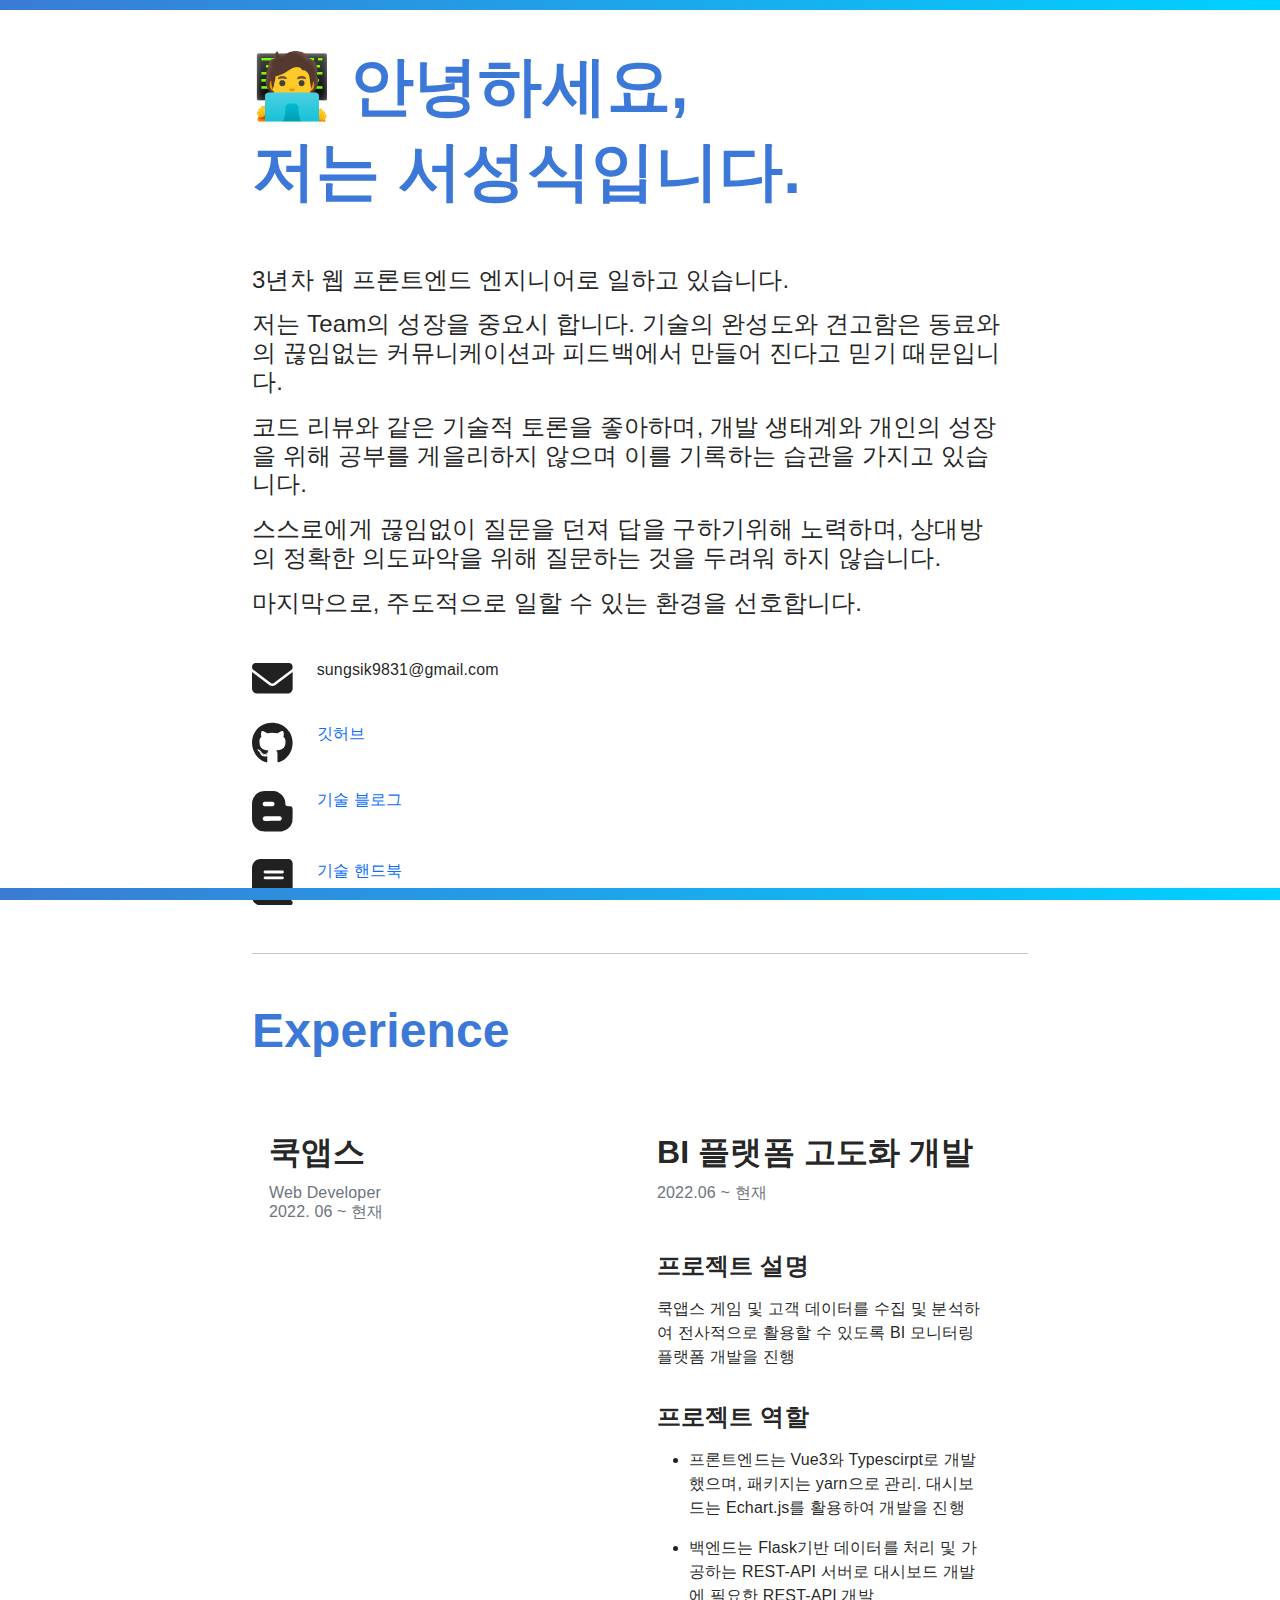
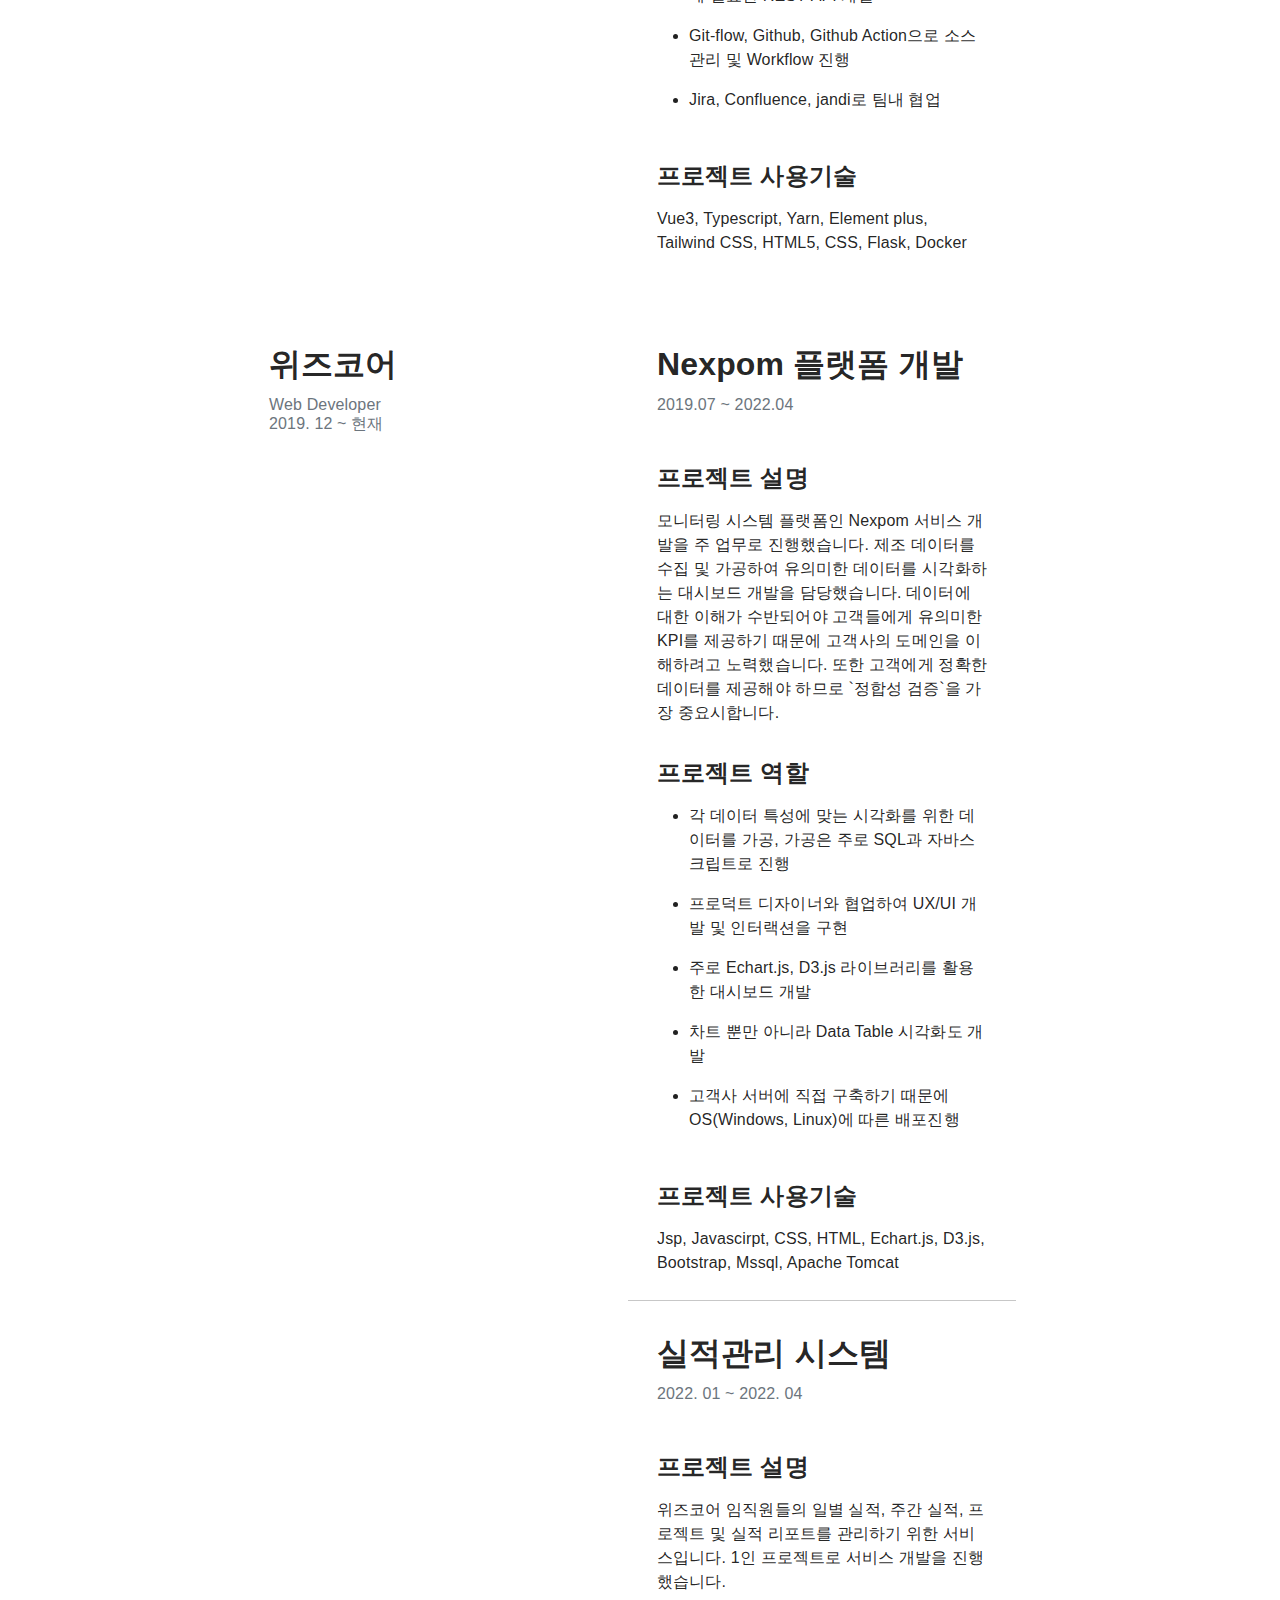
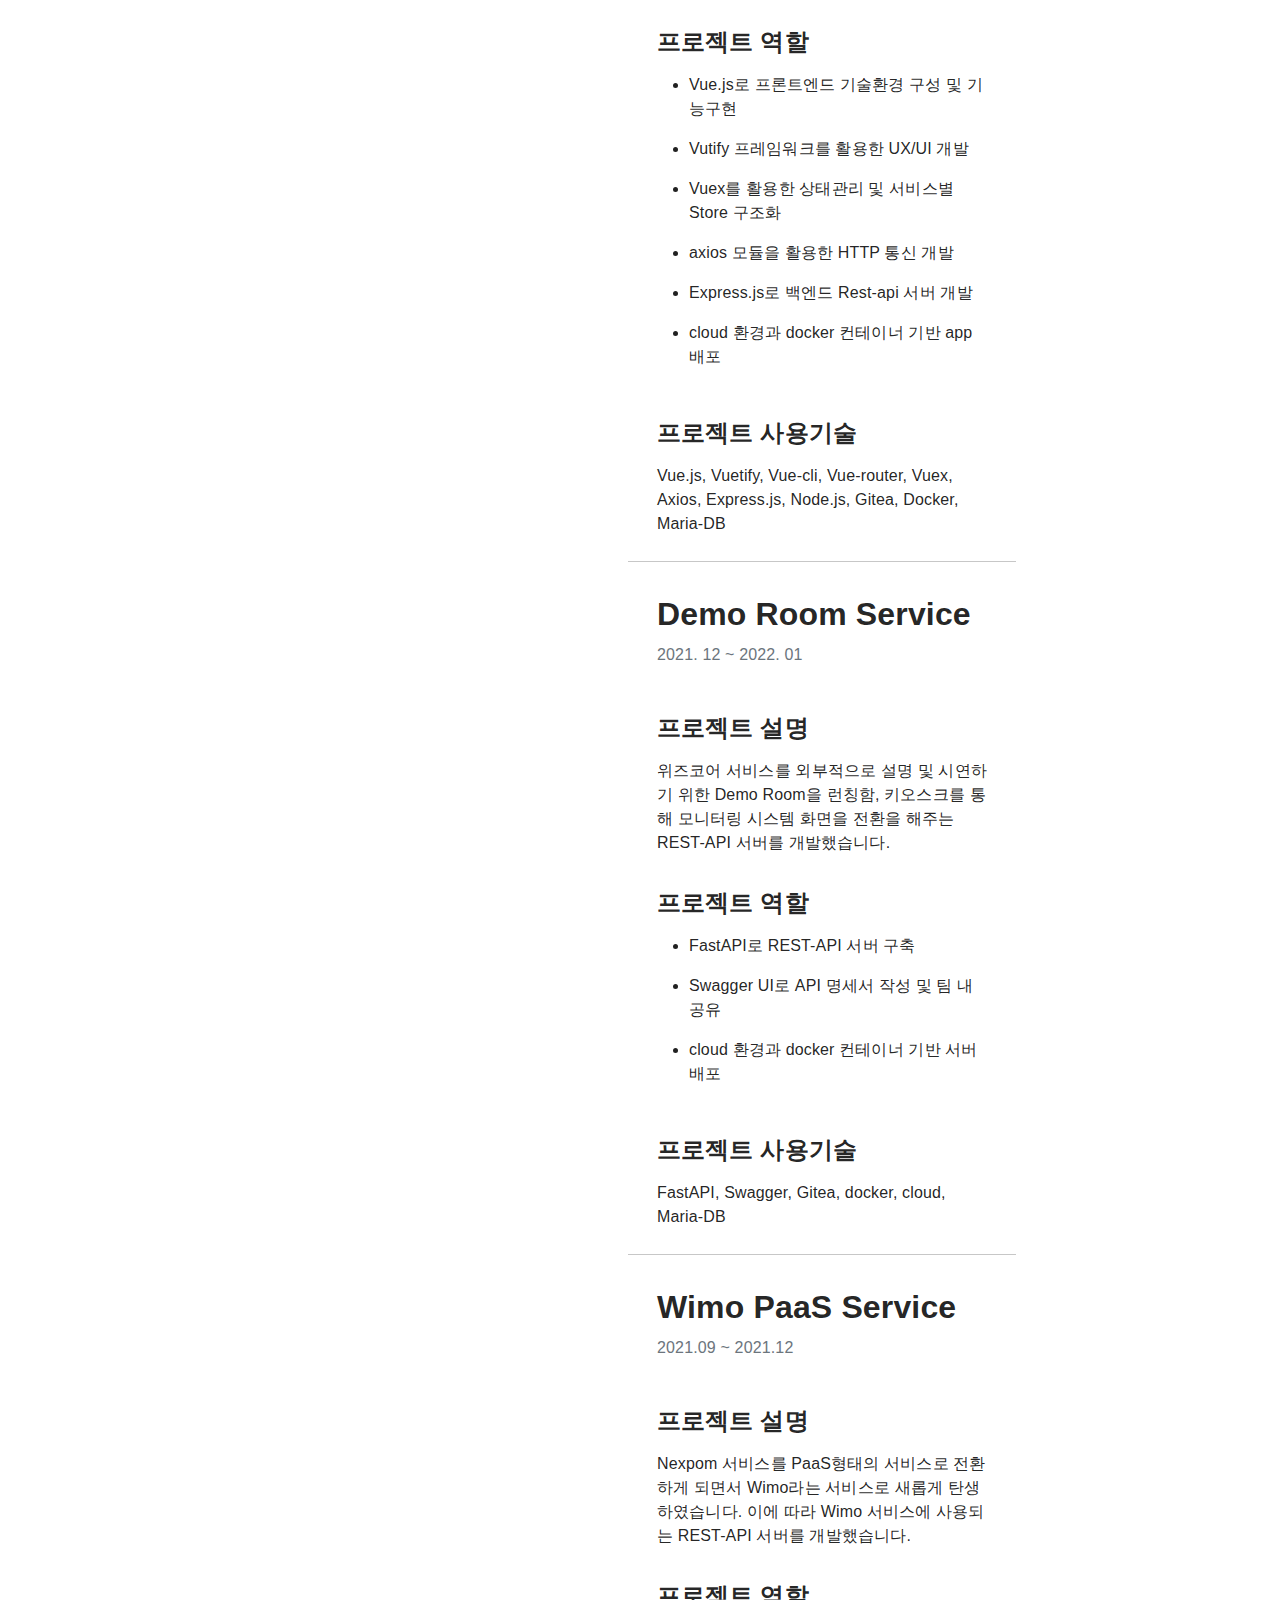
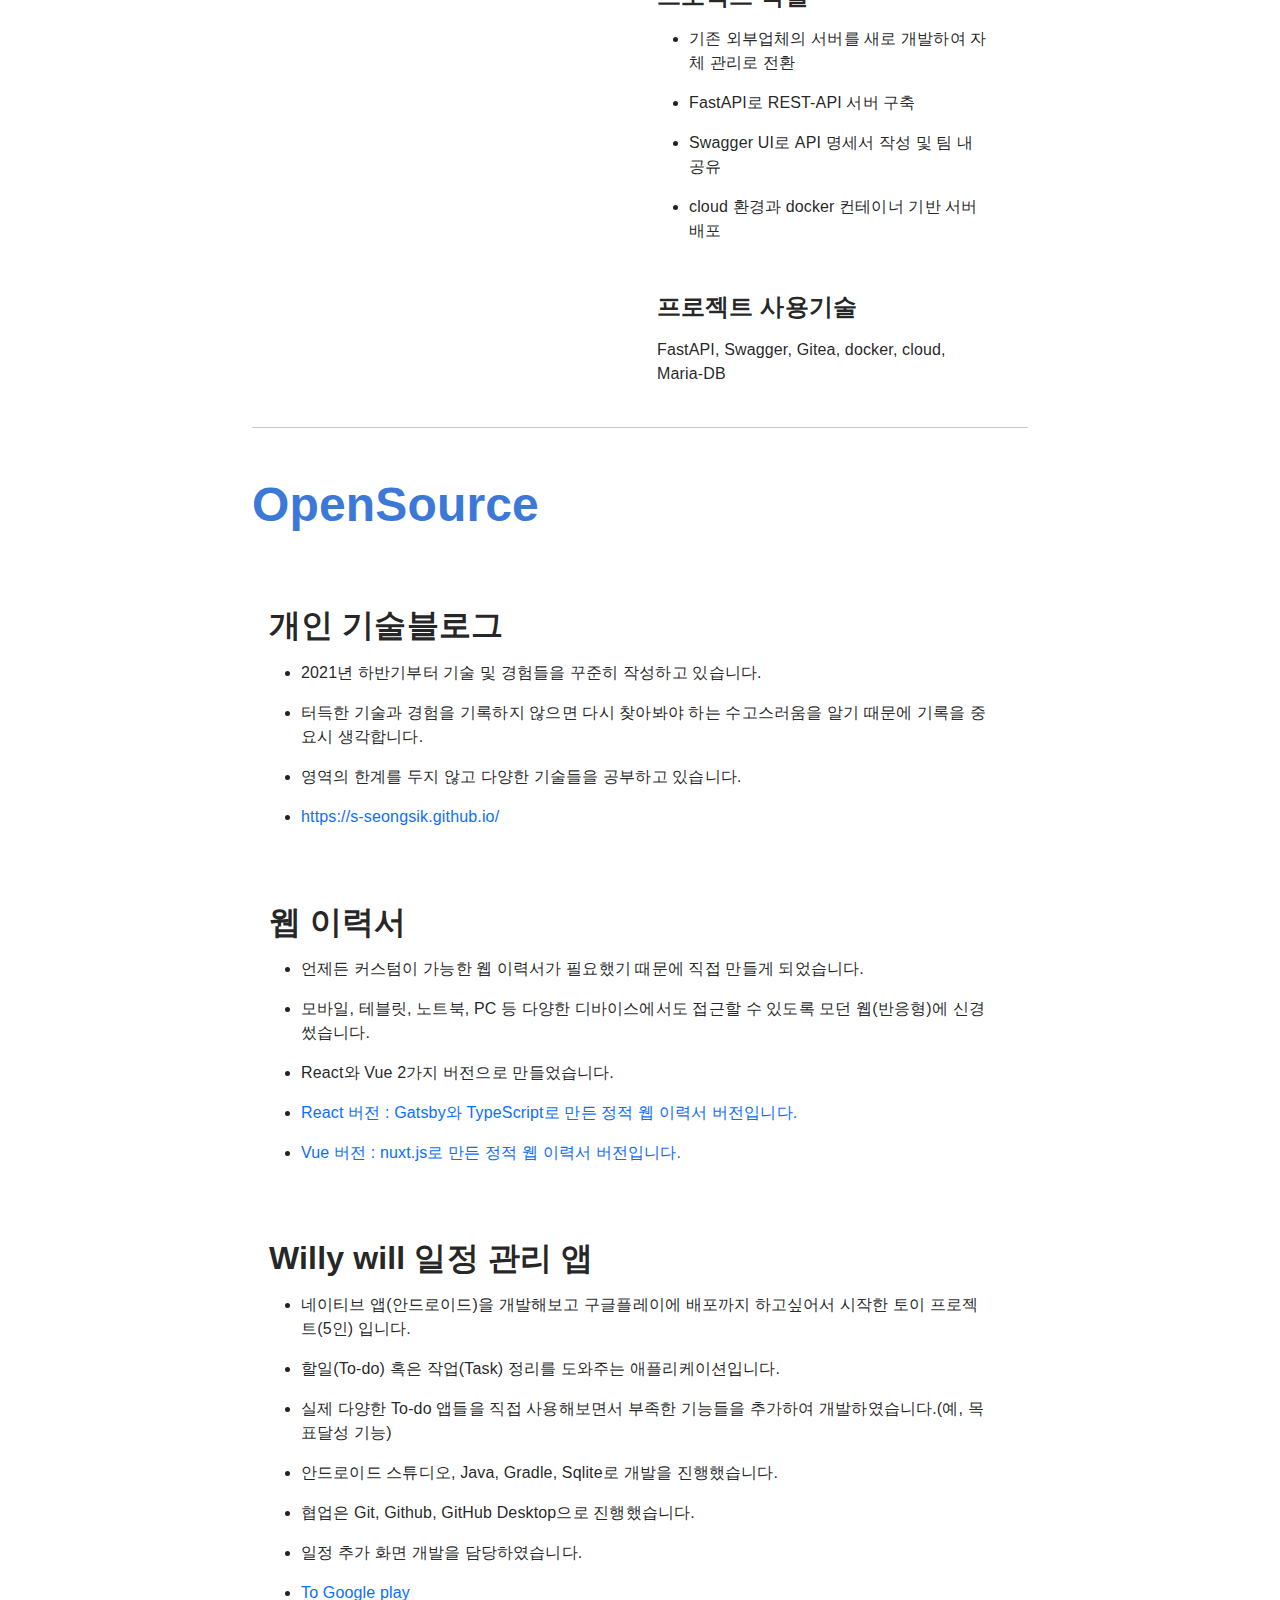
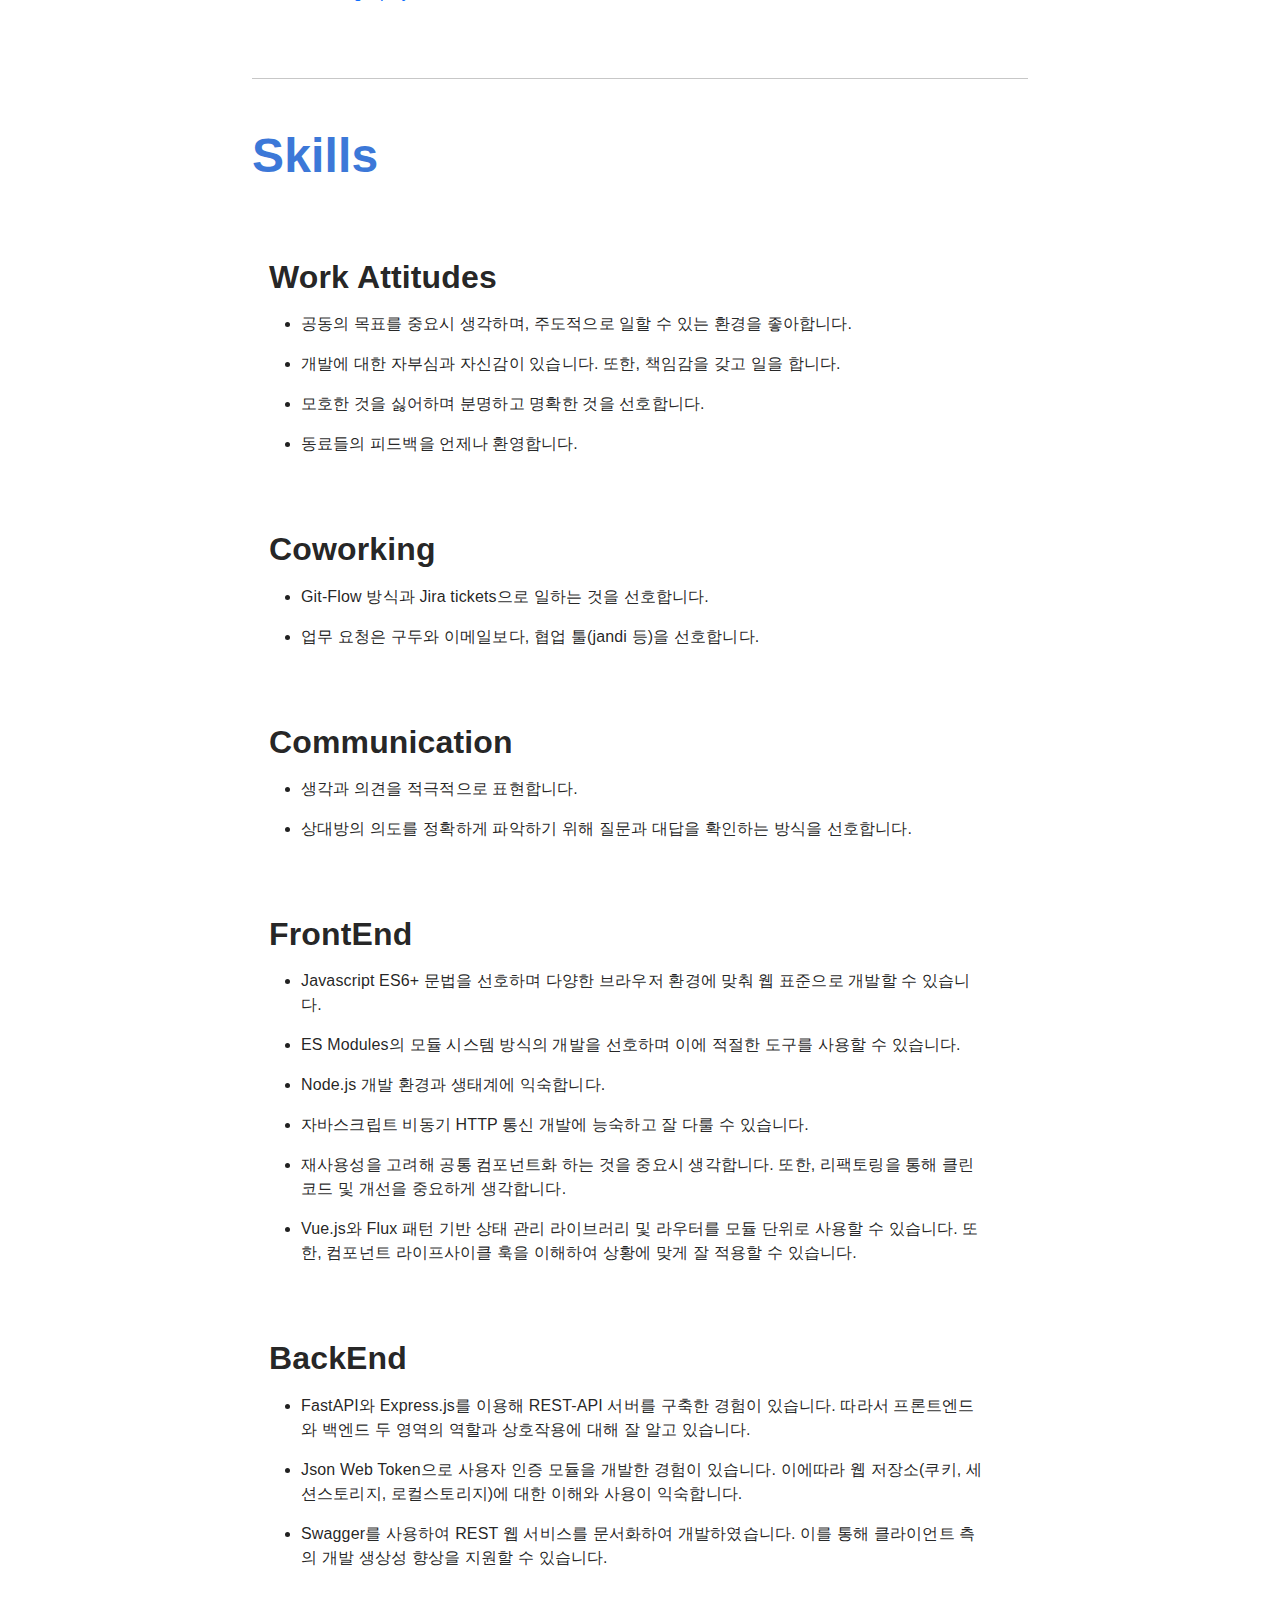
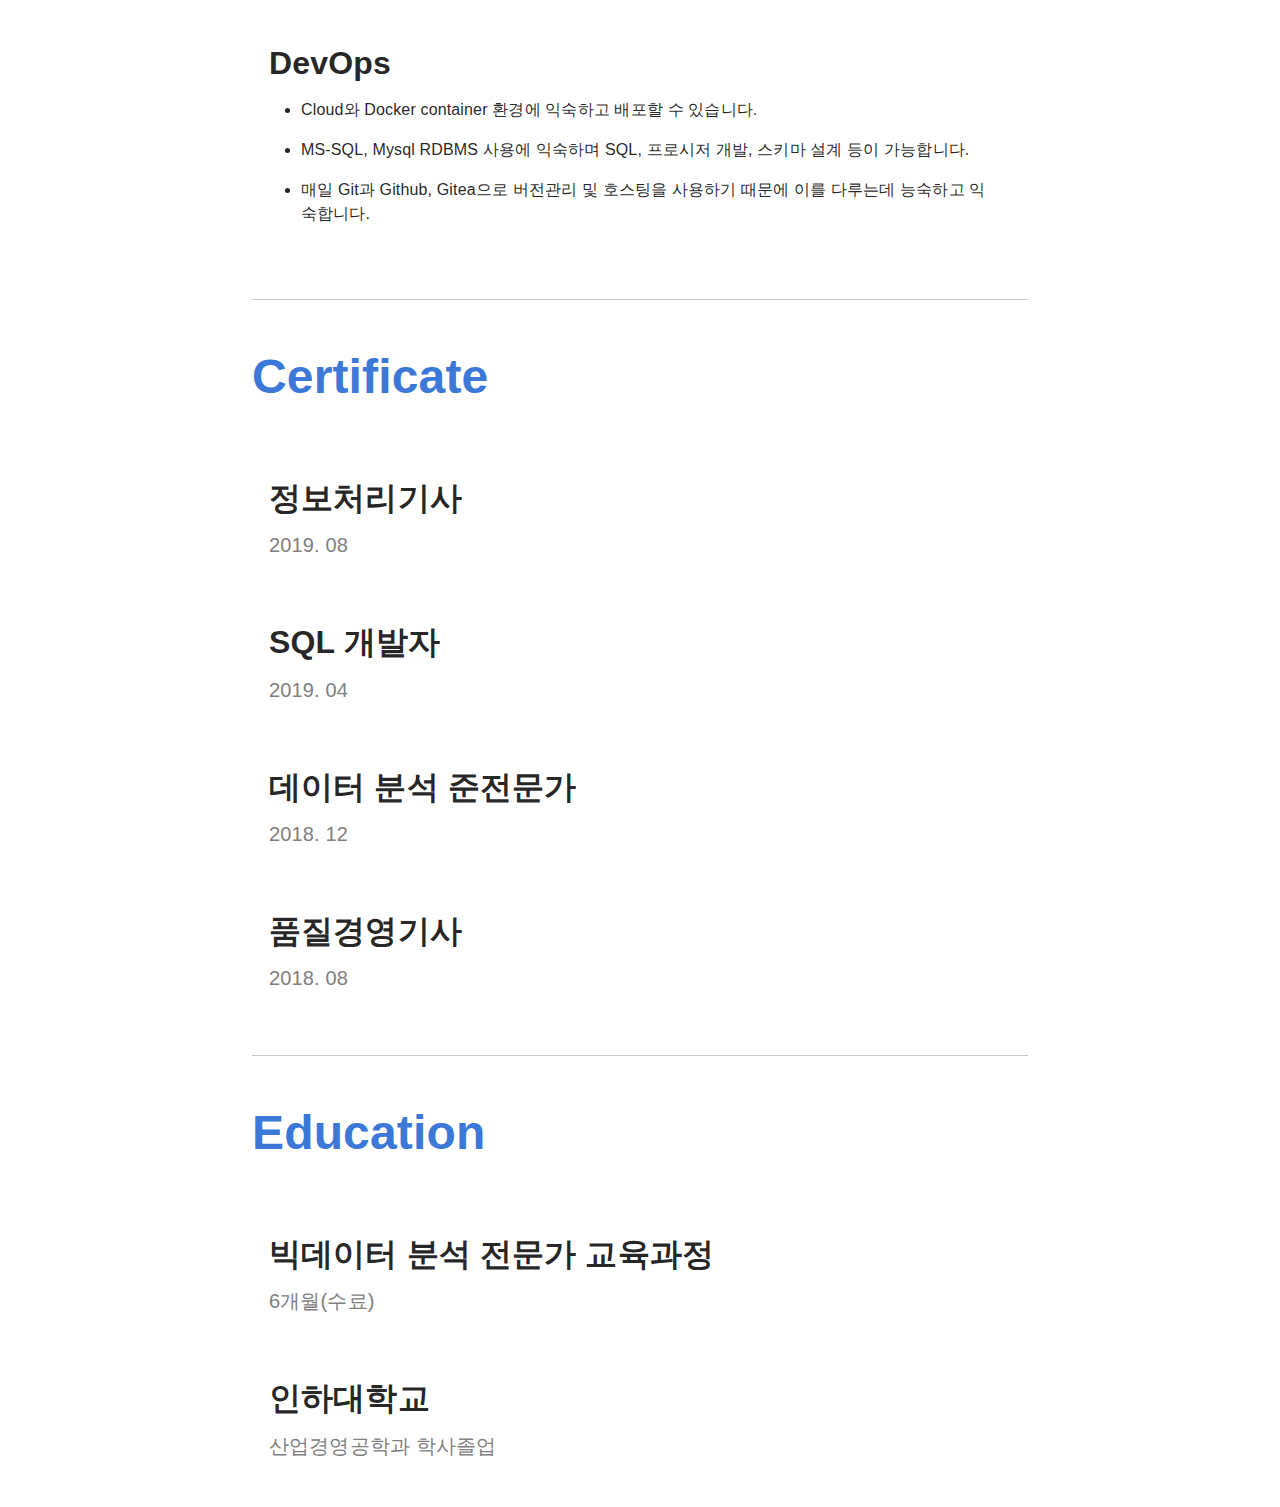
==== commit 3a3892f5: "Updates" ====
--- a/index.html
+++ b/index.html
@@ -1,6 +1,6 @@
-<!DOCTYPE html><html><head><meta charSet="utf-8"/><meta http-equiv="x-ua-compatible" content="ie=edge"/><meta name="viewport" content="width=device-width, initial-scale=1, shrink-to-fit=no"/><meta data-react-helmet="true" name="viewport" content="initial-scale=1, width=device-width"/><meta name="generator" content="Gatsby 4.12.1"/><style data-href="/g-resume/styles.10b36ab7387ee401a6cf.css" data-identity="gatsby-global-css">@charset "UTF-8";h1.title{font-size:4rem;line-height:1.2}h1.title,h2.title{color:#3c78d8;font-weight:700}h2.title{font-size:3rem}h3.title,h4.title{font-size:2rem;font-weight:700}h5.title{font-size:1.5rem;font-weight:700}.profile-paragraph{font-size:1.5rem;font-weight:500;line-height:1.2}@media screen and (max-width:960px){h1.title,h2.title{font-size:2.5rem}h3.title{font-size:2rem}h4.title{font-size:1.5rem}h5.title{font-size:1.3rem}.profile-paragraph{font-size:1.1rem}}body:before{height:10px;top:0}body:after,body:before{background:#00d2ff;background:linear-gradient(90deg,#3a7bd5,#00d2ff);content:"";display:block;position:fixed;width:100%;z-index:1}body:after{bottom:0;height:12px}a:link{text-decoration:none}a:hover{text-decoration:underline}/*!
+<!DOCTYPE html><html><head><meta charSet="utf-8"/><meta http-equiv="x-ua-compatible" content="ie=edge"/><meta name="viewport" content="width=device-width, initial-scale=1, shrink-to-fit=no"/><meta data-react-helmet="true" name="viewport" content="initial-scale=1, width=device-width"/><meta name="generator" content="Gatsby 4.12.1"/><style data-href="/g-resume/styles.fe8d180d53707f6d8a9f.css" data-identity="gatsby-global-css">@charset "UTF-8";h1.title{font-size:4rem;line-height:1.2}h1.title,h2.title{color:#3c78d8;font-weight:700}h2.title{font-size:3rem}h3.title,h4.title{font-size:2rem;font-weight:700}h5.title{font-size:1.5rem;font-weight:700}.profile-paragraph{font-size:1.5rem;font-weight:500;line-height:1.2}@media screen and (max-width:960px){h1.title,h2.title{font-size:2.5rem}h3.title,h4.title{font-size:1.3rem}.profile-paragraph,h5.title{font-size:1.1rem}}body:before{height:10px;top:0}body:after,body:before{background:#00d2ff;background:linear-gradient(90deg,#3a7bd5,#00d2ff);content:"";display:block;position:fixed;width:100%;z-index:1}body:after{bottom:0;height:12px}a:link{text-decoration:none}a:hover{text-decoration:underline}/*!
  * Bootstrap v5.1.3 (https://getbootstrap.com/)
  * Copyright 2011-2021 The Bootstrap Authors
  * Copyright 2011-2021 Twitter, Inc.
  * Licensed under MIT (https://github.com/twbs/bootstrap/blob/main/LICENSE)
- */:root{--bs-blue:#0d6efd;--bs-indigo:#6610f2;--bs-purple:#6f42c1;--bs-pink:#d63384;--bs-red:#dc3545;--bs-orange:#fd7e14;--bs-yellow:#ffc107;--bs-green:#198754;--bs-teal:#20c997;--bs-cyan:#0dcaf0;--bs-white:#fff;--bs-gray:#6c757d;--bs-gray-dark:#343a40;--bs-gray-100:#f8f9fa;--bs-gray-200:#e9ecef;--bs-gray-300:#dee2e6;--bs-gray-400:#ced4da;--bs-gray-500:#adb5bd;--bs-gray-600:#6c757d;--bs-gray-700:#495057;--bs-gray-800:#343a40;--bs-gray-900:#212529;--bs-primary:#0d6efd;--bs-secondary:#6c757d;--bs-success:#198754;--bs-info:#0dcaf0;--bs-warning:#ffc107;--bs-danger:#dc3545;--bs-light:#f8f9fa;--bs-dark:#212529;--bs-primary-rgb:13,110,253;--bs-secondary-rgb:108,117,125;--bs-success-rgb:25,135,84;--bs-info-rgb:13,202,240;--bs-warning-rgb:255,193,7;--bs-danger-rgb:220,53,69;--bs-light-rgb:248,249,250;--bs-dark-rgb:33,37,41;--bs-white-rgb:255,255,255;--bs-black-rgb:0,0,0;--bs-body-color-rgb:33,37,41;--bs-body-bg-rgb:255,255,255;--bs-font-sans-serif:system-ui,-apple-system,"Segoe UI",Roboto,"Helvetica Neue",Arial,"Noto Sans","Liberation Sans",sans-serif,"Apple Color Emoji","Segoe UI Emoji","Segoe UI Symbol","Noto Color Emoji";--bs-font-monospace:SFMono-Regular,Menlo,Monaco,Consolas,"Liberation Mono","Courier New",monospace;--bs-gradient:linear-gradient(180deg,hsla(0,0%,100%,.15),hsla(0,0%,100%,0));--bs-body-font-family:var(--bs-font-sans-serif);--bs-body-font-size:1rem;--bs-body-font-weight:400;--bs-body-line-height:1.5;--bs-body-color:#212529;--bs-body-bg:#fff}*,:after,:before{box-sizing:border-box}@media (prefers-reduced-motion:no-preference){:root{scroll-behavior:smooth}}body{-webkit-text-size-adjust:100%;-webkit-tap-highlight-color:transparent;background-color:var(--bs-body-bg);color:var(--bs-body-color);font-family:var(--bs-body-font-family);font-size:var(--bs-body-font-size);font-weight:var(--bs-body-font-weight);line-height:var(--bs-body-line-height);margin:0;text-align:var(--bs-body-text-align)}hr{background-color:currentColor;border:0;color:inherit;margin:1rem 0;opacity:.25}hr:not([size]){height:1px}.h1,.h2,.h3,.h4,.h5,.h6,h1,h2,h3,h4,h5,h6{font-weight:500;line-height:1.2;margin-bottom:.5rem;margin-top:0}.h1,h1{font-size:calc(1.375rem + 1.5vw)}@media (min-width:1200px){.h1,h1{font-size:2.5rem}}.h2,h2{font-size:calc(1.325rem + .9vw)}@media (min-width:1200px){.h2,h2{font-size:2rem}}.h3,h3{font-size:calc(1.3rem + .6vw)}@media (min-width:1200px){.h3,h3{font-size:1.75rem}}.h4,h4{font-size:calc(1.275rem + .3vw)}@media (min-width:1200px){.h4,h4{font-size:1.5rem}}.h5,h5{font-size:1.25rem}.h6,h6{font-size:1rem}p{margin-bottom:1rem;margin-top:0}abbr[data-bs-original-title],abbr[title]{cursor:help;-webkit-text-decoration:underline dotted;text-decoration:underline dotted;-webkit-text-decoration-skip-ink:none;text-decoration-skip-ink:none}address{font-style:normal;line-height:inherit;margin-bottom:1rem}ol,ul{padding-left:2rem}dl,ol,ul{margin-bottom:1rem;margin-top:0}ol ol,ol ul,ul ol,ul ul{margin-bottom:0}dt{font-weight:700}dd{margin-bottom:.5rem;margin-left:0}blockquote{margin:0 0 1rem}b,strong{font-weight:bolder}.small,small{font-size:.875em}.mark,mark{background-color:#fcf8e3;padding:.2em}sub,sup{font-size:.75em;line-height:0;position:relative;vertical-align:baseline}sub{bottom:-.25em}sup{top:-.5em}a{color:#0d6efd;text-decoration:underline}a:hover{color:#0a58ca}a:not([href]):not([class]),a:not([href]):not([class]):hover{color:inherit;text-decoration:none}code,kbd,pre,samp{direction:ltr;font-family:var(--bs-font-monospace);font-size:1em;unicode-bidi:bidi-override}pre{display:block;font-size:.875em;margin-bottom:1rem;margin-top:0;overflow:auto}pre code{color:inherit;font-size:inherit;word-break:normal}code{word-wrap:break-word;color:#d63384;font-size:.875em}a>code{color:inherit}kbd{background-color:#212529;border-radius:.2rem;color:#fff;font-size:.875em;padding:.2rem .4rem}kbd kbd{font-size:1em;font-weight:700;padding:0}figure{margin:0 0 1rem}img,svg{vertical-align:middle}table{border-collapse:collapse;caption-side:bottom}caption{color:#6c757d;padding-bottom:.5rem;padding-top:.5rem;text-align:left}th{text-align:inherit;text-align:-webkit-match-parent}tbody,td,tfoot,th,thead,tr{border:0 solid;border-color:inherit}label{display:inline-block}button{border-radius:0}button:focus:not(:focus-visible){outline:0}button,input,optgroup,select,textarea{font-family:inherit;font-size:inherit;line-height:inherit;margin:0}button,select{text-transform:none}[role=button]{cursor:pointer}select{word-wrap:normal}select:disabled{opacity:1}[list]::-webkit-calendar-picker-indicator{display:none}[type=button],[type=reset],[type=submit],button{-webkit-appearance:button}[type=button]:not(:disabled),[type=reset]:not(:disabled),[type=submit]:not(:disabled),button:not(:disabled){cursor:pointer}::-moz-focus-inner{border-style:none;padding:0}textarea{resize:vertical}fieldset{border:0;margin:0;min-width:0;padding:0}legend{float:left;font-size:calc(1.275rem + .3vw);line-height:inherit;margin-bottom:.5rem;padding:0;width:100%}@media (min-width:1200px){legend{font-size:1.5rem}}legend+*{clear:left}::-webkit-datetime-edit-day-field,::-webkit-datetime-edit-fields-wrapper,::-webkit-datetime-edit-hour-field,::-webkit-datetime-edit-minute,::-webkit-datetime-edit-month-field,::-webkit-datetime-edit-text,::-webkit-datetime-edit-year-field{padding:0}::-webkit-inner-spin-button{height:auto}[type=search]{-webkit-appearance:textfield;outline-offset:-2px}::-webkit-search-decoration{-webkit-appearance:none}::-webkit-color-swatch-wrapper{padding:0}::file-selector-button{font:inherit}::-webkit-file-upload-button{-webkit-appearance:button;font:inherit}output{display:inline-block}iframe{border:0}summary{cursor:pointer;display:list-item}progress{vertical-align:baseline}[hidden]{display:none!important}.lead{font-size:1.25rem;font-weight:300}.display-1{font-size:calc(1.625rem + 4.5vw);font-weight:300;line-height:1.2}@media (min-width:1200px){.display-1{font-size:5rem}}.display-2{font-size:calc(1.575rem + 3.9vw);font-weight:300;line-height:1.2}@media (min-width:1200px){.display-2{font-size:4.5rem}}.display-3{font-size:calc(1.525rem + 3.3vw);font-weight:300;line-height:1.2}@media (min-width:1200px){.display-3{font-size:4rem}}.display-4{font-size:calc(1.475rem + 2.7vw);font-weight:300;line-height:1.2}@media (min-width:1200px){.display-4{font-size:3.5rem}}.display-5{font-size:calc(1.425rem + 2.1vw);font-weight:300;line-height:1.2}@media (min-width:1200px){.display-5{font-size:3rem}}.display-6{font-size:calc(1.375rem + 1.5vw);font-weight:300;line-height:1.2}@media (min-width:1200px){.display-6{font-size:2.5rem}}.list-inline,.list-unstyled{list-style:none;padding-left:0}.list-inline-item{display:inline-block}.list-inline-item:not(:last-child){margin-right:.5rem}.initialism{font-size:.875em;text-transform:uppercase}.blockquote{font-size:1.25rem;margin-bottom:1rem}.blockquote>:last-child{margin-bottom:0}.blockquote-footer{color:#6c757d;font-size:.875em;margin-bottom:1rem;margin-top:-1rem}.blockquote-footer:before{content:"— "}.img-fluid,.img-thumbnail{height:auto;max-width:100%}.img-thumbnail{background-color:#fff;border:1px solid #dee2e6;border-radius:.25rem;padding:.25rem}.figure{display:inline-block}.figure-img{line-height:1;margin-bottom:.5rem}.figure-caption{color:#6c757d;font-size:.875em}.container,.container-fluid,.container-lg,.container-md,.container-sm,.container-xl,.container-xxl{margin-left:auto;margin-right:auto;padding-left:var(--bs-gutter-x,.75rem);padding-right:var(--bs-gutter-x,.75rem);width:100%}@media (min-width:576px){.container,.container-sm{max-width:540px}}@media (min-width:768px){.container,.container-md,.container-sm{max-width:720px}}@media (min-width:992px){.container,.container-lg,.container-md,.container-sm{max-width:960px}}@media (min-width:1200px){.container,.container-lg,.container-md,.container-sm,.container-xl{max-width:1140px}}@media (min-width:1400px){.container,.container-lg,.container-md,.container-sm,.container-xl,.container-xxl{max-width:1320px}}.row{--bs-gutter-x:1.5rem;--bs-gutter-y:0;display:flex;flex-wrap:wrap;margin-left:calc(var(--bs-gutter-x)*-.5);margin-right:calc(var(--bs-gutter-x)*-.5);margin-top:calc(var(--bs-gutter-y)*-1)}.row>*{flex-shrink:0;margin-top:var(--bs-gutter-y);max-width:100%;padding-left:calc(var(--bs-gutter-x)*.5);padding-right:calc(var(--bs-gutter-x)*.5);width:100%}.col{flex:1 0}.row-cols-auto>*{flex:0 0 auto;width:auto}.row-cols-1>*{flex:0 0 auto;width:100%}.row-cols-2>*{flex:0 0 auto;width:50%}.row-cols-3>*{flex:0 0 auto;width:33.3333333333%}.row-cols-4>*{flex:0 0 auto;width:25%}.row-cols-5>*{flex:0 0 auto;width:20%}.row-cols-6>*{flex:0 0 auto;width:16.6666666667%}.col-auto{flex:0 0 auto;width:auto}.col-1{flex:0 0 auto;width:8.33333333%}.col-2{flex:0 0 auto;width:16.66666667%}.col-3{flex:0 0 auto;width:25%}.col-4{flex:0 0 auto;width:33.33333333%}.col-5{flex:0 0 auto;width:41.66666667%}.col-6{flex:0 0 auto;width:50%}.col-7{flex:0 0 auto;width:58.33333333%}.col-8{flex:0 0 auto;width:66.66666667%}.col-9{flex:0 0 auto;width:75%}.col-10{flex:0 0 auto;width:83.33333333%}.col-11{flex:0 0 auto;width:91.66666667%}.col-12{flex:0 0 auto;width:100%}.offset-1{margin-left:8.33333333%}.offset-2{margin-left:16.66666667%}.offset-3{margin-left:25%}.offset-4{margin-left:33.33333333%}.offset-5{margin-left:41.66666667%}.offset-6{margin-left:50%}.offset-7{margin-left:58.33333333%}.offset-8{margin-left:66.66666667%}.offset-9{margin-left:75%}.offset-10{margin-left:83.33333333%}.offset-11{margin-left:91.66666667%}.g-0,.gx-0{--bs-gutter-x:0}.g-0,.gy-0{--bs-gutter-y:0}.g-1,.gx-1{--bs-gutter-x:0.25rem}.g-1,.gy-1{--bs-gutter-y:0.25rem}.g-2,.gx-2{--bs-gutter-x:0.5rem}.g-2,.gy-2{--bs-gutter-y:0.5rem}.g-3,.gx-3{--bs-gutter-x:1rem}.g-3,.gy-3{--bs-gutter-y:1rem}.g-4,.gx-4{--bs-gutter-x:1.5rem}.g-4,.gy-4{--bs-gutter-y:1.5rem}.g-5,.gx-5{--bs-gutter-x:3rem}.g-5,.gy-5{--bs-gutter-y:3rem}@media (min-width:576px){.col-sm{flex:1 0}.row-cols-sm-auto>*{flex:0 0 auto;width:auto}.row-cols-sm-1>*{flex:0 0 auto;width:100%}.row-cols-sm-2>*{flex:0 0 auto;width:50%}.row-cols-sm-3>*{flex:0 0 auto;width:33.3333333333%}.row-cols-sm-4>*{flex:0 0 auto;width:25%}.row-cols-sm-5>*{flex:0 0 auto;width:20%}.row-cols-sm-6>*{flex:0 0 auto;width:16.6666666667%}.col-sm-auto{flex:0 0 auto;width:auto}.col-sm-1{flex:0 0 auto;width:8.33333333%}.col-sm-2{flex:0 0 auto;width:16.66666667%}.col-sm-3{flex:0 0 auto;width:25%}.col-sm-4{flex:0 0 auto;width:33.33333333%}.col-sm-5{flex:0 0 auto;width:41.66666667%}.col-sm-6{flex:0 0 auto;width:50%}.col-sm-7{flex:0 0 auto;width:58.33333333%}.col-sm-8{flex:0 0 auto;width:66.66666667%}.col-sm-9{flex:0 0 auto;width:75%}.col-sm-10{flex:0 0 auto;width:83.33333333%}.col-sm-11{flex:0 0 auto;width:91.66666667%}.col-sm-12{flex:0 0 auto;width:100%}.offset-sm-0{margin-left:0}.offset-sm-1{margin-left:8.33333333%}.offset-sm-2{margin-left:16.66666667%}.offset-sm-3{margin-left:25%}.offset-sm-4{margin-left:33.33333333%}.offset-sm-5{margin-left:41.66666667%}.offset-sm-6{margin-left:50%}.offset-sm-7{margin-left:58.33333333%}.offset-sm-8{margin-left:66.66666667%}.offset-sm-9{margin-left:75%}.offset-sm-10{margin-left:83.33333333%}.offset-sm-11{margin-left:91.66666667%}.g-sm-0,.gx-sm-0{--bs-gutter-x:0}.g-sm-0,.gy-sm-0{--bs-gutter-y:0}.g-sm-1,.gx-sm-1{--bs-gutter-x:0.25rem}.g-sm-1,.gy-sm-1{--bs-gutter-y:0.25rem}.g-sm-2,.gx-sm-2{--bs-gutter-x:0.5rem}.g-sm-2,.gy-sm-2{--bs-gutter-y:0.5rem}.g-sm-3,.gx-sm-3{--bs-gutter-x:1rem}.g-sm-3,.gy-sm-3{--bs-gutter-y:1rem}.g-sm-4,.gx-sm-4{--bs-gutter-x:1.5rem}.g-sm-4,.gy-sm-4{--bs-gutter-y:1.5rem}.g-sm-5,.gx-sm-5{--bs-gutter-x:3rem}.g-sm-5,.gy-sm-5{--bs-gutter-y:3rem}}@media (min-width:768px){.col-md{flex:1 0}.row-cols-md-auto>*{flex:0 0 auto;width:auto}.row-cols-md-1>*{flex:0 0 auto;width:100%}.row-cols-md-2>*{flex:0 0 auto;width:50%}.row-cols-md-3>*{flex:0 0 auto;width:33.3333333333%}.row-cols-md-4>*{flex:0 0 auto;width:25%}.row-cols-md-5>*{flex:0 0 auto;width:20%}.row-cols-md-6>*{flex:0 0 auto;width:16.6666666667%}.col-md-auto{flex:0 0 auto;width:auto}.col-md-1{flex:0 0 auto;width:8.33333333%}.col-md-2{flex:0 0 auto;width:16.66666667%}.col-md-3{flex:0 0 auto;width:25%}.col-md-4{flex:0 0 auto;width:33.33333333%}.col-md-5{flex:0 0 auto;width:41.66666667%}.col-md-6{flex:0 0 auto;width:50%}.col-md-7{flex:0 0 auto;width:58.33333333%}.col-md-8{flex:0 0 auto;width:66.66666667%}.col-md-9{flex:0 0 auto;width:75%}.col-md-10{flex:0 0 auto;width:83.33333333%}.col-md-11{flex:0 0 auto;width:91.66666667%}.col-md-12{flex:0 0 auto;width:100%}.offset-md-0{margin-left:0}.offset-md-1{margin-left:8.33333333%}.offset-md-2{margin-left:16.66666667%}.offset-md-3{margin-left:25%}.offset-md-4{margin-left:33.33333333%}.offset-md-5{margin-left:41.66666667%}.offset-md-6{margin-left:50%}.offset-md-7{margin-left:58.33333333%}.offset-md-8{margin-left:66.66666667%}.offset-md-9{margin-left:75%}.offset-md-10{margin-left:83.33333333%}.offset-md-11{margin-left:91.66666667%}.g-md-0,.gx-md-0{--bs-gutter-x:0}.g-md-0,.gy-md-0{--bs-gutter-y:0}.g-md-1,.gx-md-1{--bs-gutter-x:0.25rem}.g-md-1,.gy-md-1{--bs-gutter-y:0.25rem}.g-md-2,.gx-md-2{--bs-gutter-x:0.5rem}.g-md-2,.gy-md-2{--bs-gutter-y:0.5rem}.g-md-3,.gx-md-3{--bs-gutter-x:1rem}.g-md-3,.gy-md-3{--bs-gutter-y:1rem}.g-md-4,.gx-md-4{--bs-gutter-x:1.5rem}.g-md-4,.gy-md-4{--bs-gutter-y:1.5rem}.g-md-5,.gx-md-5{--bs-gutter-x:3rem}.g-md-5,.gy-md-5{--bs-gutter-y:3rem}}@media (min-width:992px){.col-lg{flex:1 0}.row-cols-lg-auto>*{flex:0 0 auto;width:auto}.row-cols-lg-1>*{flex:0 0 auto;width:100%}.row-cols-lg-2>*{flex:0 0 auto;width:50%}.row-cols-lg-3>*{flex:0 0 auto;width:33.3333333333%}.row-cols-lg-4>*{flex:0 0 auto;width:25%}.row-cols-lg-5>*{flex:0 0 auto;width:20%}.row-cols-lg-6>*{flex:0 0 auto;width:16.6666666667%}.col-lg-auto{flex:0 0 auto;width:auto}.col-lg-1{flex:0 0 auto;width:8.33333333%}.col-lg-2{flex:0 0 auto;width:16.66666667%}.col-lg-3{flex:0 0 auto;width:25%}.col-lg-4{flex:0 0 auto;width:33.33333333%}.col-lg-5{flex:0 0 auto;width:41.66666667%}.col-lg-6{flex:0 0 auto;width:50%}.col-lg-7{flex:0 0 auto;width:58.33333333%}.col-lg-8{flex:0 0 auto;width:66.66666667%}.col-lg-9{flex:0 0 auto;width:75%}.col-lg-10{flex:0 0 auto;width:83.33333333%}.col-lg-11{flex:0 0 auto;width:91.66666667%}.col-lg-12{flex:0 0 auto;width:100%}.offset-lg-0{margin-left:0}.offset-lg-1{margin-left:8.33333333%}.offset-lg-2{margin-left:16.66666667%}.offset-lg-3{margin-left:25%}.offset-lg-4{margin-left:33.33333333%}.offset-lg-5{margin-left:41.66666667%}.offset-lg-6{margin-left:50%}.offset-lg-7{margin-left:58.33333333%}.offset-lg-8{margin-left:66.66666667%}.offset-lg-9{margin-left:75%}.offset-lg-10{margin-left:83.33333333%}.offset-lg-11{margin-left:91.66666667%}.g-lg-0,.gx-lg-0{--bs-gutter-x:0}.g-lg-0,.gy-lg-0{--bs-gutter-y:0}.g-lg-1,.gx-lg-1{--bs-gutter-x:0.25rem}.g-lg-1,.gy-lg-1{--bs-gutter-y:0.25rem}.g-lg-2,.gx-lg-2{--bs-gutter-x:0.5rem}.g-lg-2,.gy-lg-2{--bs-gutter-y:0.5rem}.g-lg-3,.gx-lg-3{--bs-gutter-x:1rem}.g-lg-3,.gy-lg-3{--bs-gutter-y:1rem}.g-lg-4,.gx-lg-4{--bs-gutter-x:1.5rem}.g-lg-4,.gy-lg-4{--bs-gutter-y:1.5rem}.g-lg-5,.gx-lg-5{--bs-gutter-x:3rem}.g-lg-5,.gy-lg-5{--bs-gutter-y:3rem}}@media (min-width:1200px){.col-xl{flex:1 0}.row-cols-xl-auto>*{flex:0 0 auto;width:auto}.row-cols-xl-1>*{flex:0 0 auto;width:100%}.row-cols-xl-2>*{flex:0 0 auto;width:50%}.row-cols-xl-3>*{flex:0 0 auto;width:33.3333333333%}.row-cols-xl-4>*{flex:0 0 auto;width:25%}.row-cols-xl-5>*{flex:0 0 auto;width:20%}.row-cols-xl-6>*{flex:0 0 auto;width:16.6666666667%}.col-xl-auto{flex:0 0 auto;width:auto}.col-xl-1{flex:0 0 auto;width:8.33333333%}.col-xl-2{flex:0 0 auto;width:16.66666667%}.col-xl-3{flex:0 0 auto;width:25%}.col-xl-4{flex:0 0 auto;width:33.33333333%}.col-xl-5{flex:0 0 auto;width:41.66666667%}.col-xl-6{flex:0 0 auto;width:50%}.col-xl-7{flex:0 0 auto;width:58.33333333%}.col-xl-8{flex:0 0 auto;width:66.66666667%}.col-xl-9{flex:0 0 auto;width:75%}.col-xl-10{flex:0 0 auto;width:83.33333333%}.col-xl-11{flex:0 0 auto;width:91.66666667%}.col-xl-12{flex:0 0 auto;width:100%}.offset-xl-0{margin-left:0}.offset-xl-1{margin-left:8.33333333%}.offset-xl-2{margin-left:16.66666667%}.offset-xl-3{margin-left:25%}.offset-xl-4{margin-left:33.33333333%}.offset-xl-5{margin-left:41.66666667%}.offset-xl-6{margin-left:50%}.offset-xl-7{margin-left:58.33333333%}.offset-xl-8{margin-left:66.66666667%}.offset-xl-9{margin-left:75%}.offset-xl-10{margin-left:83.33333333%}.offset-xl-11{margin-left:91.66666667%}.g-xl-0,.gx-xl-0{--bs-gutter-x:0}.g-xl-0,.gy-xl-0{--bs-gutter-y:0}.g-xl-1,.gx-xl-1{--bs-gutter-x:0.25rem}.g-xl-1,.gy-xl-1{--bs-gutter-y:0.25rem}.g-xl-2,.gx-xl-2{--bs-gutter-x:0.5rem}.g-xl-2,.gy-xl-2{--bs-gutter-y:0.5rem}.g-xl-3,.gx-xl-3{--bs-gutter-x:1rem}.g-xl-3,.gy-xl-3{--bs-gutter-y:1rem}.g-xl-4,.gx-xl-4{--bs-gutter-x:1.5rem}.g-xl-4,.gy-xl-4{--bs-gutter-y:1.5rem}.g-xl-5,.gx-xl-5{--bs-gutter-x:3rem}.g-xl-5,.gy-xl-5{--bs-gutter-y:3rem}}@media (min-width:1400px){.col-xxl{flex:1 0}.row-cols-xxl-auto>*{flex:0 0 auto;width:auto}.row-cols-xxl-1>*{flex:0 0 auto;width:100%}.row-cols-xxl-2>*{flex:0 0 auto;width:50%}.row-cols-xxl-3>*{flex:0 0 auto;width:33.3333333333%}.row-cols-xxl-4>*{flex:0 0 auto;width:25%}.row-cols-xxl-5>*{flex:0 0 auto;width:20%}.row-cols-xxl-6>*{flex:0 0 auto;width:16.6666666667%}.col-xxl-auto{flex:0 0 auto;width:auto}.col-xxl-1{flex:0 0 auto;width:8.33333333%}.col-xxl-2{flex:0 0 auto;width:16.66666667%}.col-xxl-3{flex:0 0 auto;width:25%}.col-xxl-4{flex:0 0 auto;width:33.33333333%}.col-xxl-5{flex:0 0 auto;width:41.66666667%}.col-xxl-6{flex:0 0 auto;width:50%}.col-xxl-7{flex:0 0 auto;width:58.33333333%}.col-xxl-8{flex:0 0 auto;width:66.66666667%}.col-xxl-9{flex:0 0 auto;width:75%}.col-xxl-10{flex:0 0 auto;width:83.33333333%}.col-xxl-11{flex:0 0 auto;width:91.66666667%}.col-xxl-12{flex:0 0 auto;width:100%}.offset-xxl-0{margin-left:0}.offset-xxl-1{margin-left:8.33333333%}.offset-xxl-2{margin-left:16.66666667%}.offset-xxl-3{margin-left:25%}.offset-xxl-4{margin-left:33.33333333%}.offset-xxl-5{margin-left:41.66666667%}.offset-xxl-6{margin-left:50%}.offset-xxl-7{margin-left:58.33333333%}.offset-xxl-8{margin-left:66.66666667%}.offset-xxl-9{margin-left:75%}.offset-xxl-10{margin-left:83.33333333%}.offset-xxl-11{margin-left:91.66666667%}.g-xxl-0,.gx-xxl-0{--bs-gutter-x:0}.g-xxl-0,.gy-xxl-0{--bs-gutter-y:0}.g-xxl-1,.gx-xxl-1{--bs-gutter-x:0.25rem}.g-xxl-1,.gy-xxl-1{--bs-gutter-y:0.25rem}.g-xxl-2,.gx-xxl-2{--bs-gutter-x:0.5rem}.g-xxl-2,.gy-xxl-2{--bs-gutter-y:0.5rem}.g-xxl-3,.gx-xxl-3{--bs-gutter-x:1rem}.g-xxl-3,.gy-xxl-3{--bs-gutter-y:1rem}.g-xxl-4,.gx-xxl-4{--bs-gutter-x:1.5rem}.g-xxl-4,.gy-xxl-4{--bs-gutter-y:1.5rem}.g-xxl-5,.gx-xxl-5{--bs-gutter-x:3rem}.g-xxl-5,.gy-xxl-5{--bs-gutter-y:3rem}}.table{--bs-table-bg:transparent;--bs-table-accent-bg:transparent;--bs-table-striped-color:#212529;--bs-table-striped-bg:rgba(0,0,0,.05);--bs-table-active-color:#212529;--bs-table-active-bg:rgba(0,0,0,.1);--bs-table-hover-color:#212529;--bs-table-hover-bg:rgba(0,0,0,.075);border-color:#dee2e6;color:#212529;margin-bottom:1rem;vertical-align:top;width:100%}.table>:not(caption)>*>*{background-color:var(--bs-table-bg);border-bottom-width:1px;box-shadow:inset 0 0 0 9999px var(--bs-table-accent-bg);padding:.5rem}.table>tbody{vertical-align:inherit}.table>thead{vertical-align:bottom}.table>:not(:first-child){border-top:2px solid}.caption-top{caption-side:top}.table-sm>:not(caption)>*>*{padding:.25rem}.table-bordered>:not(caption)>*{border-width:1px 0}.table-bordered>:not(caption)>*>*{border-width:0 1px}.table-borderless>:not(caption)>*>*{border-bottom-width:0}.table-borderless>:not(:first-child){border-top-width:0}.table-striped>tbody>tr:nth-of-type(odd)>*{--bs-table-accent-bg:var(--bs-table-striped-bg);color:var(--bs-table-striped-color)}.table-active{--bs-table-accent-bg:var(--bs-table-active-bg);color:var(--bs-table-active-color)}.table-hover>tbody>tr:hover>*{--bs-table-accent-bg:var(--bs-table-hover-bg);color:var(--bs-table-hover-color)}.table-primary{--bs-table-bg:#cfe2ff;--bs-table-striped-bg:#c5d7f2;--bs-table-striped-color:#000;--bs-table-active-bg:#bacbe6;--bs-table-active-color:#000;--bs-table-hover-bg:#bfd1ec;--bs-table-hover-color:#000;border-color:#bacbe6;color:#000}.table-secondary{--bs-table-bg:#e2e3e5;--bs-table-striped-bg:#d7d8da;--bs-table-striped-color:#000;--bs-table-active-bg:#cbccce;--bs-table-active-color:#000;--bs-table-hover-bg:#d1d2d4;--bs-table-hover-color:#000;border-color:#cbccce;color:#000}.table-success{--bs-table-bg:#d1e7dd;--bs-table-striped-bg:#c7dbd2;--bs-table-striped-color:#000;--bs-table-active-bg:#bcd0c7;--bs-table-active-color:#000;--bs-table-hover-bg:#c1d6cc;--bs-table-hover-color:#000;border-color:#bcd0c7;color:#000}.table-info{--bs-table-bg:#cff4fc;--bs-table-striped-bg:#c5e8ef;--bs-table-striped-color:#000;--bs-table-active-bg:#badce3;--bs-table-active-color:#000;--bs-table-hover-bg:#bfe2e9;--bs-table-hover-color:#000;border-color:#badce3;color:#000}.table-warning{--bs-table-bg:#fff3cd;--bs-table-striped-bg:#f2e7c3;--bs-table-striped-color:#000;--bs-table-active-bg:#e6dbb9;--bs-table-active-color:#000;--bs-table-hover-bg:#ece1be;--bs-table-hover-color:#000;border-color:#e6dbb9;color:#000}.table-danger{--bs-table-bg:#f8d7da;--bs-table-striped-bg:#eccccf;--bs-table-striped-color:#000;--bs-table-active-bg:#dfc2c4;--bs-table-active-color:#000;--bs-table-hover-bg:#e5c7ca;--bs-table-hover-color:#000;border-color:#dfc2c4;color:#000}.table-light{--bs-table-bg:#f8f9fa;--bs-table-striped-bg:#ecedee;--bs-table-striped-color:#000;--bs-table-active-bg:#dfe0e1;--bs-table-active-color:#000;--bs-table-hover-bg:#e5e6e7;--bs-table-hover-color:#000;border-color:#dfe0e1;color:#000}.table-dark{--bs-table-bg:#212529;--bs-table-striped-bg:#2c3034;--bs-table-striped-color:#fff;--bs-table-active-bg:#373b3e;--bs-table-active-color:#fff;--bs-table-hover-bg:#323539;--bs-table-hover-color:#fff;border-color:#373b3e;color:#fff}.table-responsive{-webkit-overflow-scrolling:touch;overflow-x:auto}@media (max-width:575.98px){.table-responsive-sm{-webkit-overflow-scrolling:touch;overflow-x:auto}}@media (max-width:767.98px){.table-responsive-md{-webkit-overflow-scrolling:touch;overflow-x:auto}}@media (max-width:991.98px){.table-responsive-lg{-webkit-overflow-scrolling:touch;overflow-x:auto}}@media (max-width:1199.98px){.table-responsive-xl{-webkit-overflow-scrolling:touch;overflow-x:auto}}@media (max-width:1399.98px){.table-responsive-xxl{-webkit-overflow-scrolling:touch;overflow-x:auto}}.form-label{margin-bottom:.5rem}.col-form-label{font-size:inherit;line-height:1.5;margin-bottom:0;padding-bottom:calc(.375rem + 1px);padding-top:calc(.375rem + 1px)}.col-form-label-lg{font-size:1.25rem;padding-bottom:calc(.5rem + 1px);padding-top:calc(.5rem + 1px)}.col-form-label-sm{font-size:.875rem;padding-bottom:calc(.25rem + 1px);padding-top:calc(.25rem + 1px)}.form-text{color:#6c757d;font-size:.875em;margin-top:.25rem}.form-control{-webkit-appearance:none;appearance:none;background-clip:padding-box;background-color:#fff;border:1px solid #ced4da;border-radius:.25rem;color:#212529;display:block;font-size:1rem;font-weight:400;line-height:1.5;padding:.375rem .75rem;transition:border-color .15s ease-in-out,box-shadow .15s ease-in-out;width:100%}@media (prefers-reduced-motion:reduce){.form-control{transition:none}}.form-control[type=file]{overflow:hidden}.form-control[type=file]:not(:disabled):not([readonly]){cursor:pointer}.form-control:focus{background-color:#fff;border-color:#86b7fe;box-shadow:0 0 0 .25rem rgba(13,110,253,.25);color:#212529;outline:0}.form-control::-webkit-date-and-time-value{height:1.5em}.form-control::-webkit-input-placeholder{color:#6c757d;opacity:1}.form-control:-ms-input-placeholder{color:#6c757d;opacity:1}.form-control::placeholder{color:#6c757d;opacity:1}.form-control:disabled,.form-control[readonly]{background-color:#e9ecef;opacity:1}.form-control::file-selector-button{-webkit-margin-end:.75rem;background-color:#e9ecef;border:0 solid;border-color:inherit;border-inline-end-width:1px;border-radius:0;color:#212529;margin:-.375rem -.75rem;margin-inline-end:.75rem;padding:.375rem .75rem;pointer-events:none;transition:color .15s ease-in-out,background-color .15s ease-in-out,border-color .15s ease-in-out,box-shadow .15s ease-in-out}@media (prefers-reduced-motion:reduce){.form-control::-webkit-file-upload-button{-webkit-transition:none;transition:none}.form-control::file-selector-button{transition:none}}.form-control:hover:not(:disabled):not([readonly])::file-selector-button{background-color:#dde0e3}.form-control::-webkit-file-upload-button{-webkit-margin-end:.75rem;background-color:#e9ecef;border:0 solid;border-color:inherit;border-inline-end-width:1px;border-radius:0;color:#212529;margin:-.375rem -.75rem;margin-inline-end:.75rem;padding:.375rem .75rem;pointer-events:none;-webkit-transition:color .15s ease-in-out,background-color .15s ease-in-out,border-color .15s ease-in-out,box-shadow .15s ease-in-out;transition:color .15s ease-in-out,background-color .15s ease-in-out,border-color .15s ease-in-out,box-shadow .15s ease-in-out}@media (prefers-reduced-motion:reduce){.form-control::-webkit-file-upload-button{-webkit-transition:none;transition:none}}.form-control:hover:not(:disabled):not([readonly])::-webkit-file-upload-button{background-color:#dde0e3}.form-control-plaintext{background-color:transparent;border:solid transparent;border-width:1px 0;color:#212529;display:block;line-height:1.5;margin-bottom:0;padding:.375rem 0;width:100%}.form-control-plaintext.form-control-lg,.form-control-plaintext.form-control-sm{padding-left:0;padding-right:0}.form-control-sm{border-radius:.2rem;font-size:.875rem;min-height:calc(1.5em + .5rem + 2px);padding:.25rem .5rem}.form-control-sm::file-selector-button{-webkit-margin-end:.5rem;margin:-.25rem -.5rem;margin-inline-end:.5rem;padding:.25rem .5rem}.form-control-sm::-webkit-file-upload-button{-webkit-margin-end:.5rem;margin:-.25rem -.5rem;margin-inline-end:.5rem;padding:.25rem .5rem}.form-control-lg{border-radius:.3rem;font-size:1.25rem;min-height:calc(1.5em + 1rem + 2px);padding:.5rem 1rem}.form-control-lg::file-selector-button{-webkit-margin-end:1rem;margin:-.5rem -1rem;margin-inline-end:1rem;padding:.5rem 1rem}.form-control-lg::-webkit-file-upload-button{-webkit-margin-end:1rem;margin:-.5rem -1rem;margin-inline-end:1rem;padding:.5rem 1rem}textarea.form-control{min-height:calc(1.5em + .75rem + 2px)}textarea.form-control-sm{min-height:calc(1.5em + .5rem + 2px)}textarea.form-control-lg{min-height:calc(1.5em + 1rem + 2px)}.form-control-color{height:auto;padding:.375rem;width:3rem}.form-control-color:not(:disabled):not([readonly]){cursor:pointer}.form-control-color::-moz-color-swatch{border-radius:.25rem;height:1.5em}.form-control-color::-webkit-color-swatch{border-radius:.25rem;height:1.5em}.form-select{-moz-padding-start:calc(.75rem - 3px);-webkit-appearance:none;appearance:none;background-color:#fff;background-image:url("data:image/svg+xml;charset=utf-8,%3Csvg xmlns='http://www.w3.org/2000/svg' viewBox='0 0 16 16'%3E%3Cpath fill='none' stroke='%23343a40' stroke-linecap='round' stroke-linejoin='round' stroke-width='2' d='m2 5 6 6 6-6'/%3E%3C/svg%3E");background-position:right .75rem center;background-repeat:no-repeat;background-size:16px 12px;border:1px solid #ced4da;border-radius:.25rem;color:#212529;display:block;font-size:1rem;font-weight:400;line-height:1.5;padding:.375rem 2.25rem .375rem .75rem;transition:border-color .15s ease-in-out,box-shadow .15s ease-in-out;width:100%}@media (prefers-reduced-motion:reduce){.form-select{transition:none}}.form-select:focus{border-color:#86b7fe;box-shadow:0 0 0 .25rem rgba(13,110,253,.25);outline:0}.form-select[multiple],.form-select[size]:not([size="1"]){background-image:none;padding-right:.75rem}.form-select:disabled{background-color:#e9ecef}.form-select:-moz-focusring{color:transparent;text-shadow:0 0 0 #212529}.form-select-sm{border-radius:.2rem;font-size:.875rem;padding-bottom:.25rem;padding-left:.5rem;padding-top:.25rem}.form-select-lg{border-radius:.3rem;font-size:1.25rem;padding-bottom:.5rem;padding-left:1rem;padding-top:.5rem}.form-check{display:block;margin-bottom:.125rem;min-height:1.5rem;padding-left:1.5em}.form-check .form-check-input{float:left;margin-left:-1.5em}.form-check-input{color-adjust:exact;-webkit-appearance:none;appearance:none;background-color:#fff;background-position:50%;background-repeat:no-repeat;background-size:contain;border:1px solid rgba(0,0,0,.25);height:1em;margin-top:.25em;-webkit-print-color-adjust:exact;vertical-align:top;width:1em}.form-check-input[type=checkbox]{border-radius:.25em}.form-check-input[type=radio]{border-radius:50%}.form-check-input:active{-webkit-filter:brightness(90%);filter:brightness(90%)}.form-check-input:focus{border-color:#86b7fe;box-shadow:0 0 0 .25rem rgba(13,110,253,.25);outline:0}.form-check-input:checked{background-color:#0d6efd;border-color:#0d6efd}.form-check-input:checked[type=checkbox]{background-image:url("data:image/svg+xml;charset=utf-8,%3Csvg xmlns='http://www.w3.org/2000/svg' viewBox='0 0 20 20'%3E%3Cpath fill='none' stroke='%23fff' stroke-linecap='round' stroke-linejoin='round' stroke-width='3' d='m6 10 3 3 6-6'/%3E%3C/svg%3E")}.form-check-input:checked[type=radio]{background-image:url("data:image/svg+xml;charset=utf-8,%3Csvg xmlns='http://www.w3.org/2000/svg' viewBox='-4 -4 8 8'%3E%3Ccircle r='2' fill='%23fff'/%3E%3C/svg%3E")}.form-check-input[type=checkbox]:indeterminate{background-color:#0d6efd;background-image:url("data:image/svg+xml;charset=utf-8,%3Csvg xmlns='http://www.w3.org/2000/svg' viewBox='0 0 20 20'%3E%3Cpath fill='none' stroke='%23fff' stroke-linecap='round' stroke-linejoin='round' stroke-width='3' d='M6 10h8'/%3E%3C/svg%3E");border-color:#0d6efd}.form-check-input:disabled{-webkit-filter:none;filter:none;opacity:.5;pointer-events:none}.form-check-input:disabled~.form-check-label,.form-check-input[disabled]~.form-check-label{opacity:.5}.form-switch{padding-left:2.5em}.form-switch .form-check-input{background-image:url("data:image/svg+xml;charset=utf-8,%3Csvg xmlns='http://www.w3.org/2000/svg' viewBox='-4 -4 8 8'%3E%3Ccircle r='3' fill='rgba(0, 0, 0, 0.25)'/%3E%3C/svg%3E");background-position:0;border-radius:2em;margin-left:-2.5em;transition:background-position .15s ease-in-out;width:2em}@media (prefers-reduced-motion:reduce){.form-switch .form-check-input{transition:none}}.form-switch .form-check-input:focus{background-image:url("data:image/svg+xml;charset=utf-8,%3Csvg xmlns='http://www.w3.org/2000/svg' viewBox='-4 -4 8 8'%3E%3Ccircle r='3' fill='%2386b7fe'/%3E%3C/svg%3E")}.form-switch .form-check-input:checked{background-image:url("data:image/svg+xml;charset=utf-8,%3Csvg xmlns='http://www.w3.org/2000/svg' viewBox='-4 -4 8 8'%3E%3Ccircle r='3' fill='%23fff'/%3E%3C/svg%3E");background-position:100%}.form-check-inline{display:inline-block;margin-right:1rem}.btn-check{clip:rect(0,0,0,0);pointer-events:none;position:absolute}.btn-check:disabled+.btn,.btn-check[disabled]+.btn{-webkit-filter:none;filter:none;opacity:.65;pointer-events:none}.form-range{-webkit-appearance:none;appearance:none;background-color:transparent;height:1.5rem;padding:0;width:100%}.form-range:focus{outline:0}.form-range:focus::-webkit-slider-thumb{box-shadow:0 0 0 1px #fff,0 0 0 .25rem rgba(13,110,253,.25)}.form-range:focus::-moz-range-thumb{box-shadow:0 0 0 1px #fff,0 0 0 .25rem rgba(13,110,253,.25)}.form-range::-moz-focus-outer{border:0}.form-range::-webkit-slider-thumb{-webkit-appearance:none;appearance:none;background-color:#0d6efd;border:0;border-radius:1rem;height:1rem;margin-top:-.25rem;-webkit-transition:background-color .15s ease-in-out,border-color .15s ease-in-out,box-shadow .15s ease-in-out;transition:background-color .15s ease-in-out,border-color .15s ease-in-out,box-shadow .15s ease-in-out;width:1rem}@media (prefers-reduced-motion:reduce){.form-range::-webkit-slider-thumb{-webkit-transition:none;transition:none}}.form-range::-webkit-slider-thumb:active{background-color:#b6d4fe}.form-range::-webkit-slider-runnable-track{background-color:#dee2e6;border-color:transparent;border-radius:1rem;color:transparent;cursor:pointer;height:.5rem;width:100%}.form-range::-moz-range-thumb{appearance:none;background-color:#0d6efd;border:0;border-radius:1rem;height:1rem;-moz-transition:background-color .15s ease-in-out,border-color .15s ease-in-out,box-shadow .15s ease-in-out;transition:background-color .15s ease-in-out,border-color .15s ease-in-out,box-shadow .15s ease-in-out;width:1rem}@media (prefers-reduced-motion:reduce){.form-range::-moz-range-thumb{-moz-transition:none;transition:none}}.form-range::-moz-range-thumb:active{background-color:#b6d4fe}.form-range::-moz-range-track{background-color:#dee2e6;border-color:transparent;border-radius:1rem;color:transparent;cursor:pointer;height:.5rem;width:100%}.form-range:disabled{pointer-events:none}.form-range:disabled::-webkit-slider-thumb{background-color:#adb5bd}.form-range:disabled::-moz-range-thumb{background-color:#adb5bd}.form-floating{position:relative}.form-floating>.form-control,.form-floating>.form-select{height:calc(3.5rem + 2px);line-height:1.25}.form-floating>label{border:1px solid transparent;height:100%;left:0;padding:1rem .75rem;pointer-events:none;position:absolute;top:0;-webkit-transform-origin:0 0;transform-origin:0 0;transition:opacity .1s ease-in-out,-webkit-transform .1s ease-in-out;transition:opacity .1s ease-in-out,transform .1s ease-in-out;transition:opacity .1s ease-in-out,transform .1s ease-in-out,-webkit-transform .1s ease-in-out}@media (prefers-reduced-motion:reduce){.form-floating>label{transition:none}}.form-floating>.form-control{padding:1rem .75rem}.form-floating>.form-control::-webkit-input-placeholder{color:transparent}.form-floating>.form-control:-ms-input-placeholder{color:transparent}.form-floating>.form-control::placeholder{color:transparent}.form-floating>.form-control:not(:-ms-input-placeholder){padding-bottom:.625rem;padding-top:1.625rem}.form-floating>.form-control:focus,.form-floating>.form-control:not(:placeholder-shown){padding-bottom:.625rem;padding-top:1.625rem}.form-floating>.form-control:-webkit-autofill{padding-bottom:.625rem;padding-top:1.625rem}.form-floating>.form-select{padding-bottom:.625rem;padding-top:1.625rem}.form-floating>.form-control:not(:-ms-input-placeholder)~label{opacity:.65;transform:scale(.85) translateY(-.5rem) translateX(.15rem)}.form-floating>.form-control:focus~label,.form-floating>.form-control:not(:placeholder-shown)~label,.form-floating>.form-select~label{opacity:.65;-webkit-transform:scale(.85) translateY(-.5rem) translateX(.15rem);transform:scale(.85) translateY(-.5rem) translateX(.15rem)}.form-floating>.form-control:-webkit-autofill~label{opacity:.65;-webkit-transform:scale(.85) translateY(-.5rem) translateX(.15rem);transform:scale(.85) translateY(-.5rem) translateX(.15rem)}.input-group{align-items:stretch;display:flex;flex-wrap:wrap;position:relative;width:100%}.input-group>.form-control,.input-group>.form-select{flex:1 1 auto;min-width:0;position:relative;width:1%}.input-group>.form-control:focus,.input-group>.form-select:focus{z-index:3}.input-group .btn{position:relative;z-index:2}.input-group .btn:focus{z-index:3}.input-group-text{align-items:center;background-color:#e9ecef;border:1px solid #ced4da;border-radius:.25rem;color:#212529;display:flex;font-size:1rem;font-weight:400;line-height:1.5;padding:.375rem .75rem;text-align:center;white-space:nowrap}.input-group-lg>.btn,.input-group-lg>.form-control,.input-group-lg>.form-select,.input-group-lg>.input-group-text{border-radius:.3rem;font-size:1.25rem;padding:.5rem 1rem}.input-group-sm>.btn,.input-group-sm>.form-control,.input-group-sm>.form-select,.input-group-sm>.input-group-text{border-radius:.2rem;font-size:.875rem;padding:.25rem .5rem}.input-group-lg>.form-select,.input-group-sm>.form-select{padding-right:3rem}.input-group.has-validation>.dropdown-toggle:nth-last-child(n+4),.input-group.has-validation>:nth-last-child(n+3):not(.dropdown-toggle):not(.dropdown-menu),.input-group:not(.has-validation)>.dropdown-toggle:nth-last-child(n+3),.input-group:not(.has-validation)>:not(:last-child):not(.dropdown-toggle):not(.dropdown-menu){border-bottom-right-radius:0;border-top-right-radius:0}.input-group>:not(:first-child):not(.dropdown-menu):not(.valid-tooltip):not(.valid-feedback):not(.invalid-tooltip):not(.invalid-feedback){border-bottom-left-radius:0;border-top-left-radius:0;margin-left:-1px}.valid-feedback{color:#198754;display:none;font-size:.875em;margin-top:.25rem;width:100%}.valid-tooltip{background-color:rgba(25,135,84,.9);border-radius:.25rem;color:#fff;display:none;font-size:.875rem;margin-top:.1rem;max-width:100%;padding:.25rem .5rem;position:absolute;top:100%;z-index:5}.is-valid~.valid-feedback,.is-valid~.valid-tooltip,.was-validated :valid~.valid-feedback,.was-validated :valid~.valid-tooltip{display:block}.form-control.is-valid,.was-validated .form-control:valid{background-image:url("data:image/svg+xml;charset=utf-8,%3Csvg xmlns='http://www.w3.org/2000/svg' viewBox='0 0 8 8'%3E%3Cpath fill='%23198754' d='M2.3 6.73.6 4.53c-.4-1.04.46-1.4 1.1-.8l1.1 1.4 3.4-3.8c.6-.63 1.6-.27 1.2.7l-4 4.6c-.43.5-.8.4-1.1.1z'/%3E%3C/svg%3E");background-position:right calc(.375em + .1875rem) center;background-repeat:no-repeat;background-size:calc(.75em + .375rem) calc(.75em + .375rem);border-color:#198754;padding-right:calc(1.5em + .75rem)}.form-control.is-valid:focus,.was-validated .form-control:valid:focus{border-color:#198754;box-shadow:0 0 0 .25rem rgba(25,135,84,.25)}.was-validated textarea.form-control:valid,textarea.form-control.is-valid{background-position:top calc(.375em + .1875rem) right calc(.375em + .1875rem);padding-right:calc(1.5em + .75rem)}.form-select.is-valid,.was-validated .form-select:valid{border-color:#198754}.form-select.is-valid:not([multiple]):not([size]),.form-select.is-valid:not([multiple])[size="1"],.was-validated .form-select:valid:not([multiple]):not([size]),.was-validated .form-select:valid:not([multiple])[size="1"]{background-image:url("data:image/svg+xml;charset=utf-8,%3Csvg xmlns='http://www.w3.org/2000/svg' viewBox='0 0 16 16'%3E%3Cpath fill='none' stroke='%23343a40' stroke-linecap='round' stroke-linejoin='round' stroke-width='2' d='m2 5 6 6 6-6'/%3E%3C/svg%3E"),url("data:image/svg+xml;charset=utf-8,%3Csvg xmlns='http://www.w3.org/2000/svg' viewBox='0 0 8 8'%3E%3Cpath fill='%23198754' d='M2.3 6.73.6 4.53c-.4-1.04.46-1.4 1.1-.8l1.1 1.4 3.4-3.8c.6-.63 1.6-.27 1.2.7l-4 4.6c-.43.5-.8.4-1.1.1z'/%3E%3C/svg%3E");background-position:right .75rem center,center right 2.25rem;background-size:16px 12px,calc(.75em + .375rem) calc(.75em + .375rem);padding-right:4.125rem}.form-select.is-valid:focus,.was-validated .form-select:valid:focus{border-color:#198754;box-shadow:0 0 0 .25rem rgba(25,135,84,.25)}.form-check-input.is-valid,.was-validated .form-check-input:valid{border-color:#198754}.form-check-input.is-valid:checked,.was-validated .form-check-input:valid:checked{background-color:#198754}.form-check-input.is-valid:focus,.was-validated .form-check-input:valid:focus{box-shadow:0 0 0 .25rem rgba(25,135,84,.25)}.form-check-input.is-valid~.form-check-label,.was-validated .form-check-input:valid~.form-check-label{color:#198754}.form-check-inline .form-check-input~.valid-feedback{margin-left:.5em}.input-group .form-control.is-valid,.input-group .form-select.is-valid,.was-validated .input-group .form-control:valid,.was-validated .input-group .form-select:valid{z-index:1}.input-group .form-control.is-valid:focus,.input-group .form-select.is-valid:focus,.was-validated .input-group .form-control:valid:focus,.was-validated .input-group .form-select:valid:focus{z-index:3}.invalid-feedback{color:#dc3545;display:none;font-size:.875em;margin-top:.25rem;width:100%}.invalid-tooltip{background-color:rgba(220,53,69,.9);border-radius:.25rem;color:#fff;display:none;font-size:.875rem;margin-top:.1rem;max-width:100%;padding:.25rem .5rem;position:absolute;top:100%;z-index:5}.is-invalid~.invalid-feedback,.is-invalid~.invalid-tooltip,.was-validated :invalid~.invalid-feedback,.was-validated :invalid~.invalid-tooltip{display:block}.form-control.is-invalid,.was-validated .form-control:invalid{background-image:url("data:image/svg+xml;charset=utf-8,%3Csvg xmlns='http://www.w3.org/2000/svg' width='12' height='12' fill='none' stroke='%23dc3545' viewBox='0 0 12 12'%3E%3Ccircle cx='6' cy='6' r='4.5'/%3E%3Cpath stroke-linejoin='round' d='M5.8 3.6h.4L6 6.5z'/%3E%3Ccircle cx='6' cy='8.2' r='.6' fill='%23dc3545' stroke='none'/%3E%3C/svg%3E");background-position:right calc(.375em + .1875rem) center;background-repeat:no-repeat;background-size:calc(.75em + .375rem) calc(.75em + .375rem);border-color:#dc3545;padding-right:calc(1.5em + .75rem)}.form-control.is-invalid:focus,.was-validated .form-control:invalid:focus{border-color:#dc3545;box-shadow:0 0 0 .25rem rgba(220,53,69,.25)}.was-validated textarea.form-control:invalid,textarea.form-control.is-invalid{background-position:top calc(.375em + .1875rem) right calc(.375em + .1875rem);padding-right:calc(1.5em + .75rem)}.form-select.is-invalid,.was-validated .form-select:invalid{border-color:#dc3545}.form-select.is-invalid:not([multiple]):not([size]),.form-select.is-invalid:not([multiple])[size="1"],.was-validated .form-select:invalid:not([multiple]):not([size]),.was-validated .form-select:invalid:not([multiple])[size="1"]{background-image:url("data:image/svg+xml;charset=utf-8,%3Csvg xmlns='http://www.w3.org/2000/svg' viewBox='0 0 16 16'%3E%3Cpath fill='none' stroke='%23343a40' stroke-linecap='round' stroke-linejoin='round' stroke-width='2' d='m2 5 6 6 6-6'/%3E%3C/svg%3E"),url("data:image/svg+xml;charset=utf-8,%3Csvg xmlns='http://www.w3.org/2000/svg' width='12' height='12' fill='none' stroke='%23dc3545' viewBox='0 0 12 12'%3E%3Ccircle cx='6' cy='6' r='4.5'/%3E%3Cpath stroke-linejoin='round' d='M5.8 3.6h.4L6 6.5z'/%3E%3Ccircle cx='6' cy='8.2' r='.6' fill='%23dc3545' stroke='none'/%3E%3C/svg%3E");background-position:right .75rem center,center right 2.25rem;background-size:16px 12px,calc(.75em + .375rem) calc(.75em + .375rem);padding-right:4.125rem}.form-select.is-invalid:focus,.was-validated .form-select:invalid:focus{border-color:#dc3545;box-shadow:0 0 0 .25rem rgba(220,53,69,.25)}.form-check-input.is-invalid,.was-validated .form-check-input:invalid{border-color:#dc3545}.form-check-input.is-invalid:checked,.was-validated .form-check-input:invalid:checked{background-color:#dc3545}.form-check-input.is-invalid:focus,.was-validated .form-check-input:invalid:focus{box-shadow:0 0 0 .25rem rgba(220,53,69,.25)}.form-check-input.is-invalid~.form-check-label,.was-validated .form-check-input:invalid~.form-check-label{color:#dc3545}.form-check-inline .form-check-input~.invalid-feedback{margin-left:.5em}.input-group .form-control.is-invalid,.input-group .form-select.is-invalid,.was-validated .input-group .form-control:invalid,.was-validated .input-group .form-select:invalid{z-index:2}.input-group .form-control.is-invalid:focus,.input-group .form-select.is-invalid:focus,.was-validated .input-group .form-control:invalid:focus,.was-validated .input-group .form-select:invalid:focus{z-index:3}.btn{background-color:transparent;border:1px solid transparent;border-radius:.25rem;color:#212529;cursor:pointer;display:inline-block;font-size:1rem;font-weight:400;line-height:1.5;padding:.375rem .75rem;text-align:center;text-decoration:none;transition:color .15s ease-in-out,background-color .15s ease-in-out,border-color .15s ease-in-out,box-shadow .15s ease-in-out;-webkit-user-select:none;-ms-user-select:none;user-select:none;vertical-align:middle}@media (prefers-reduced-motion:reduce){.btn{transition:none}}.btn:hover{color:#212529}.btn-check:focus+.btn,.btn:focus{box-shadow:0 0 0 .25rem rgba(13,110,253,.25);outline:0}.btn.disabled,.btn:disabled,fieldset:disabled .btn{opacity:.65;pointer-events:none}.btn-primary{background-color:#0d6efd;border-color:#0d6efd;color:#fff}.btn-check:focus+.btn-primary,.btn-primary:focus,.btn-primary:hover{background-color:#0b5ed7;border-color:#0a58ca;color:#fff}.btn-check:focus+.btn-primary,.btn-primary:focus{box-shadow:0 0 0 .25rem rgba(49,132,253,.5)}.btn-check:active+.btn-primary,.btn-check:checked+.btn-primary,.btn-primary.active,.btn-primary:active,.show>.btn-primary.dropdown-toggle{background-color:#0a58ca;border-color:#0a53be;color:#fff}.btn-check:active+.btn-primary:focus,.btn-check:checked+.btn-primary:focus,.btn-primary.active:focus,.btn-primary:active:focus,.show>.btn-primary.dropdown-toggle:focus{box-shadow:0 0 0 .25rem rgba(49,132,253,.5)}.btn-primary.disabled,.btn-primary:disabled{background-color:#0d6efd;border-color:#0d6efd;color:#fff}.btn-secondary{background-color:#6c757d;border-color:#6c757d;color:#fff}.btn-check:focus+.btn-secondary,.btn-secondary:focus,.btn-secondary:hover{background-color:#5c636a;border-color:#565e64;color:#fff}.btn-check:focus+.btn-secondary,.btn-secondary:focus{box-shadow:0 0 0 .25rem hsla(208,6%,54%,.5)}.btn-check:active+.btn-secondary,.btn-check:checked+.btn-secondary,.btn-secondary.active,.btn-secondary:active,.show>.btn-secondary.dropdown-toggle{background-color:#565e64;border-color:#51585e;color:#fff}.btn-check:active+.btn-secondary:focus,.btn-check:checked+.btn-secondary:focus,.btn-secondary.active:focus,.btn-secondary:active:focus,.show>.btn-secondary.dropdown-toggle:focus{box-shadow:0 0 0 .25rem hsla(208,6%,54%,.5)}.btn-secondary.disabled,.btn-secondary:disabled{background-color:#6c757d;border-color:#6c757d;color:#fff}.btn-success{background-color:#198754;border-color:#198754;color:#fff}.btn-check:focus+.btn-success,.btn-success:focus,.btn-success:hover{background-color:#157347;border-color:#146c43;color:#fff}.btn-check:focus+.btn-success,.btn-success:focus{box-shadow:0 0 0 .25rem rgba(60,153,110,.5)}.btn-check:active+.btn-success,.btn-check:checked+.btn-success,.btn-success.active,.btn-success:active,.show>.btn-success.dropdown-toggle{background-color:#146c43;border-color:#13653f;color:#fff}.btn-check:active+.btn-success:focus,.btn-check:checked+.btn-success:focus,.btn-success.active:focus,.btn-success:active:focus,.show>.btn-success.dropdown-toggle:focus{box-shadow:0 0 0 .25rem rgba(60,153,110,.5)}.btn-success.disabled,.btn-success:disabled{background-color:#198754;border-color:#198754;color:#fff}.btn-info{background-color:#0dcaf0;border-color:#0dcaf0;color:#000}.btn-check:focus+.btn-info,.btn-info:focus,.btn-info:hover{background-color:#31d2f2;border-color:#25cff2;color:#000}.btn-check:focus+.btn-info,.btn-info:focus{box-shadow:0 0 0 .25rem rgba(11,172,204,.5)}.btn-check:active+.btn-info,.btn-check:checked+.btn-info,.btn-info.active,.btn-info:active,.show>.btn-info.dropdown-toggle{background-color:#3dd5f3;border-color:#25cff2;color:#000}.btn-check:active+.btn-info:focus,.btn-check:checked+.btn-info:focus,.btn-info.active:focus,.btn-info:active:focus,.show>.btn-info.dropdown-toggle:focus{box-shadow:0 0 0 .25rem rgba(11,172,204,.5)}.btn-info.disabled,.btn-info:disabled{background-color:#0dcaf0;border-color:#0dcaf0;color:#000}.btn-warning{background-color:#ffc107;border-color:#ffc107;color:#000}.btn-check:focus+.btn-warning,.btn-warning:focus,.btn-warning:hover{background-color:#ffca2c;border-color:#ffc720;color:#000}.btn-check:focus+.btn-warning,.btn-warning:focus{box-shadow:0 0 0 .25rem rgba(217,164,6,.5)}.btn-check:active+.btn-warning,.btn-check:checked+.btn-warning,.btn-warning.active,.btn-warning:active,.show>.btn-warning.dropdown-toggle{background-color:#ffcd39;border-color:#ffc720;color:#000}.btn-check:active+.btn-warning:focus,.btn-check:checked+.btn-warning:focus,.btn-warning.active:focus,.btn-warning:active:focus,.show>.btn-warning.dropdown-toggle:focus{box-shadow:0 0 0 .25rem rgba(217,164,6,.5)}.btn-warning.disabled,.btn-warning:disabled{background-color:#ffc107;border-color:#ffc107;color:#000}.btn-danger{background-color:#dc3545;border-color:#dc3545;color:#fff}.btn-check:focus+.btn-danger,.btn-danger:focus,.btn-danger:hover{background-color:#bb2d3b;border-color:#b02a37;color:#fff}.btn-check:focus+.btn-danger,.btn-danger:focus{box-shadow:0 0 0 .25rem rgba(225,83,97,.5)}.btn-check:active+.btn-danger,.btn-check:checked+.btn-danger,.btn-danger.active,.btn-danger:active,.show>.btn-danger.dropdown-toggle{background-color:#b02a37;border-color:#a52834;color:#fff}.btn-check:active+.btn-danger:focus,.btn-check:checked+.btn-danger:focus,.btn-danger.active:focus,.btn-danger:active:focus,.show>.btn-danger.dropdown-toggle:focus{box-shadow:0 0 0 .25rem rgba(225,83,97,.5)}.btn-danger.disabled,.btn-danger:disabled{background-color:#dc3545;border-color:#dc3545;color:#fff}.btn-light{background-color:#f8f9fa;border-color:#f8f9fa;color:#000}.btn-check:focus+.btn-light,.btn-light:focus,.btn-light:hover{background-color:#f9fafb;border-color:#f9fafb;color:#000}.btn-check:focus+.btn-light,.btn-light:focus{box-shadow:0 0 0 .25rem hsla(210,2%,83%,.5)}.btn-check:active+.btn-light,.btn-check:checked+.btn-light,.btn-light.active,.btn-light:active,.show>.btn-light.dropdown-toggle{background-color:#f9fafb;border-color:#f9fafb;color:#000}.btn-check:active+.btn-light:focus,.btn-check:checked+.btn-light:focus,.btn-light.active:focus,.btn-light:active:focus,.show>.btn-light.dropdown-toggle:focus{box-shadow:0 0 0 .25rem hsla(210,2%,83%,.5)}.btn-light.disabled,.btn-light:disabled{background-color:#f8f9fa;border-color:#f8f9fa;color:#000}.btn-dark{background-color:#212529;border-color:#212529;color:#fff}.btn-check:focus+.btn-dark,.btn-dark:focus,.btn-dark:hover{background-color:#1c1f23;border-color:#1a1e21;color:#fff}.btn-check:focus+.btn-dark,.btn-dark:focus{box-shadow:0 0 0 .25rem rgba(66,70,73,.5)}.btn-check:active+.btn-dark,.btn-check:checked+.btn-dark,.btn-dark.active,.btn-dark:active,.show>.btn-dark.dropdown-toggle{background-color:#1a1e21;border-color:#191c1f;color:#fff}.btn-check:active+.btn-dark:focus,.btn-check:checked+.btn-dark:focus,.btn-dark.active:focus,.btn-dark:active:focus,.show>.btn-dark.dropdown-toggle:focus{box-shadow:0 0 0 .25rem rgba(66,70,73,.5)}.btn-dark.disabled,.btn-dark:disabled{background-color:#212529;border-color:#212529;color:#fff}.btn-outline-primary{border-color:#0d6efd;color:#0d6efd}.btn-outline-primary:hover{background-color:#0d6efd;border-color:#0d6efd;color:#fff}.btn-check:focus+.btn-outline-primary,.btn-outline-primary:focus{box-shadow:0 0 0 .25rem rgba(13,110,253,.5)}.btn-check:active+.btn-outline-primary,.btn-check:checked+.btn-outline-primary,.btn-outline-primary.active,.btn-outline-primary.dropdown-toggle.show,.btn-outline-primary:active{background-color:#0d6efd;border-color:#0d6efd;color:#fff}.btn-check:active+.btn-outline-primary:focus,.btn-check:checked+.btn-outline-primary:focus,.btn-outline-primary.active:focus,.btn-outline-primary.dropdown-toggle.show:focus,.btn-outline-primary:active:focus{box-shadow:0 0 0 .25rem rgba(13,110,253,.5)}.btn-outline-primary.disabled,.btn-outline-primary:disabled{background-color:transparent;color:#0d6efd}.btn-outline-secondary{border-color:#6c757d;color:#6c757d}.btn-outline-secondary:hover{background-color:#6c757d;border-color:#6c757d;color:#fff}.btn-check:focus+.btn-outline-secondary,.btn-outline-secondary:focus{box-shadow:0 0 0 .25rem hsla(208,7%,46%,.5)}.btn-check:active+.btn-outline-secondary,.btn-check:checked+.btn-outline-secondary,.btn-outline-secondary.active,.btn-outline-secondary.dropdown-toggle.show,.btn-outline-secondary:active{background-color:#6c757d;border-color:#6c757d;color:#fff}.btn-check:active+.btn-outline-secondary:focus,.btn-check:checked+.btn-outline-secondary:focus,.btn-outline-secondary.active:focus,.btn-outline-secondary.dropdown-toggle.show:focus,.btn-outline-secondary:active:focus{box-shadow:0 0 0 .25rem hsla(208,7%,46%,.5)}.btn-outline-secondary.disabled,.btn-outline-secondary:disabled{background-color:transparent;color:#6c757d}.btn-outline-success{border-color:#198754;color:#198754}.btn-outline-success:hover{background-color:#198754;border-color:#198754;color:#fff}.btn-check:focus+.btn-outline-success,.btn-outline-success:focus{box-shadow:0 0 0 .25rem rgba(25,135,84,.5)}.btn-check:active+.btn-outline-success,.btn-check:checked+.btn-outline-success,.btn-outline-success.active,.btn-outline-success.dropdown-toggle.show,.btn-outline-success:active{background-color:#198754;border-color:#198754;color:#fff}.btn-check:active+.btn-outline-success:focus,.btn-check:checked+.btn-outline-success:focus,.btn-outline-success.active:focus,.btn-outline-success.dropdown-toggle.show:focus,.btn-outline-success:active:focus{box-shadow:0 0 0 .25rem rgba(25,135,84,.5)}.btn-outline-success.disabled,.btn-outline-success:disabled{background-color:transparent;color:#198754}.btn-outline-info{border-color:#0dcaf0;color:#0dcaf0}.btn-outline-info:hover{background-color:#0dcaf0;border-color:#0dcaf0;color:#000}.btn-check:focus+.btn-outline-info,.btn-outline-info:focus{box-shadow:0 0 0 .25rem rgba(13,202,240,.5)}.btn-check:active+.btn-outline-info,.btn-check:checked+.btn-outline-info,.btn-outline-info.active,.btn-outline-info.dropdown-toggle.show,.btn-outline-info:active{background-color:#0dcaf0;border-color:#0dcaf0;color:#000}.btn-check:active+.btn-outline-info:focus,.btn-check:checked+.btn-outline-info:focus,.btn-outline-info.active:focus,.btn-outline-info.dropdown-toggle.show:focus,.btn-outline-info:active:focus{box-shadow:0 0 0 .25rem rgba(13,202,240,.5)}.btn-outline-info.disabled,.btn-outline-info:disabled{background-color:transparent;color:#0dcaf0}.btn-outline-warning{border-color:#ffc107;color:#ffc107}.btn-outline-warning:hover{background-color:#ffc107;border-color:#ffc107;color:#000}.btn-check:focus+.btn-outline-warning,.btn-outline-warning:focus{box-shadow:0 0 0 .25rem rgba(255,193,7,.5)}.btn-check:active+.btn-outline-warning,.btn-check:checked+.btn-outline-warning,.btn-outline-warning.active,.btn-outline-warning.dropdown-toggle.show,.btn-outline-warning:active{background-color:#ffc107;border-color:#ffc107;color:#000}.btn-check:active+.btn-outline-warning:focus,.btn-check:checked+.btn-outline-warning:focus,.btn-outline-warning.active:focus,.btn-outline-warning.dropdown-toggle.show:focus,.btn-outline-warning:active:focus{box-shadow:0 0 0 .25rem rgba(255,193,7,.5)}.btn-outline-warning.disabled,.btn-outline-warning:disabled{background-color:transparent;color:#ffc107}.btn-outline-danger{border-color:#dc3545;color:#dc3545}.btn-outline-danger:hover{background-color:#dc3545;border-color:#dc3545;color:#fff}.btn-check:focus+.btn-outline-danger,.btn-outline-danger:focus{box-shadow:0 0 0 .25rem rgba(220,53,69,.5)}.btn-check:active+.btn-outline-danger,.btn-check:checked+.btn-outline-danger,.btn-outline-danger.active,.btn-outline-danger.dropdown-toggle.show,.btn-outline-danger:active{background-color:#dc3545;border-color:#dc3545;color:#fff}.btn-check:active+.btn-outline-danger:focus,.btn-check:checked+.btn-outline-danger:focus,.btn-outline-danger.active:focus,.btn-outline-danger.dropdown-toggle.show:focus,.btn-outline-danger:active:focus{box-shadow:0 0 0 .25rem rgba(220,53,69,.5)}.btn-outline-danger.disabled,.btn-outline-danger:disabled{background-color:transparent;color:#dc3545}.btn-outline-light{border-color:#f8f9fa;color:#f8f9fa}.btn-outline-light:hover{background-color:#f8f9fa;border-color:#f8f9fa;color:#000}.btn-check:focus+.btn-outline-light,.btn-outline-light:focus{box-shadow:0 0 0 .25rem rgba(248,249,250,.5)}.btn-check:active+.btn-outline-light,.btn-check:checked+.btn-outline-light,.btn-outline-light.active,.btn-outline-light.dropdown-toggle.show,.btn-outline-light:active{background-color:#f8f9fa;border-color:#f8f9fa;color:#000}.btn-check:active+.btn-outline-light:focus,.btn-check:checked+.btn-outline-light:focus,.btn-outline-light.active:focus,.btn-outline-light.dropdown-toggle.show:focus,.btn-outline-light:active:focus{box-shadow:0 0 0 .25rem rgba(248,249,250,.5)}.btn-outline-light.disabled,.btn-outline-light:disabled{background-color:transparent;color:#f8f9fa}.btn-outline-dark{border-color:#212529;color:#212529}.btn-outline-dark:hover{background-color:#212529;border-color:#212529;color:#fff}.btn-check:focus+.btn-outline-dark,.btn-outline-dark:focus{box-shadow:0 0 0 .25rem rgba(33,37,41,.5)}.btn-check:active+.btn-outline-dark,.btn-check:checked+.btn-outline-dark,.btn-outline-dark.active,.btn-outline-dark.dropdown-toggle.show,.btn-outline-dark:active{background-color:#212529;border-color:#212529;color:#fff}.btn-check:active+.btn-outline-dark:focus,.btn-check:checked+.btn-outline-dark:focus,.btn-outline-dark.active:focus,.btn-outline-dark.dropdown-toggle.show:focus,.btn-outline-dark:active:focus{box-shadow:0 0 0 .25rem rgba(33,37,41,.5)}.btn-outline-dark.disabled,.btn-outline-dark:disabled{background-color:transparent;color:#212529}.btn-link{color:#0d6efd;font-weight:400;text-decoration:underline}.btn-link:hover{color:#0a58ca}.btn-link.disabled,.btn-link:disabled{color:#6c757d}.btn-group-lg>.btn,.btn-lg{border-radius:.3rem;font-size:1.25rem;padding:.5rem 1rem}.btn-group-sm>.btn,.btn-sm{border-radius:.2rem;font-size:.875rem;padding:.25rem .5rem}.fade{transition:opacity .15s linear}@media (prefers-reduced-motion:reduce){.fade{transition:none}}.fade:not(.show){opacity:0}.collapse:not(.show){display:none}.collapsing{height:0;overflow:hidden;transition:height .35s ease}@media (prefers-reduced-motion:reduce){.collapsing{transition:none}}.collapsing.collapse-horizontal{height:auto;transition:width .35s ease;width:0}@media (prefers-reduced-motion:reduce){.collapsing.collapse-horizontal{transition:none}}.dropdown,.dropend,.dropstart,.dropup{position:relative}.dropdown-toggle{white-space:nowrap}.dropdown-toggle:after{border-bottom:0;border-left:.3em solid transparent;border-right:.3em solid transparent;border-top:.3em solid;content:"";display:inline-block;margin-left:.255em;vertical-align:.255em}.dropdown-toggle:empty:after{margin-left:0}.dropdown-menu{background-clip:padding-box;background-color:#fff;border:1px solid rgba(0,0,0,.15);border-radius:.25rem;color:#212529;display:none;font-size:1rem;list-style:none;margin:0;min-width:10rem;padding:.5rem 0;position:absolute;text-align:left;z-index:1000}.dropdown-menu[data-bs-popper]{left:0;margin-top:.125rem;top:100%}.dropdown-menu-start{--bs-position:start}.dropdown-menu-start[data-bs-popper]{left:0;right:auto}.dropdown-menu-end{--bs-position:end}.dropdown-menu-end[data-bs-popper]{left:auto;right:0}@media (min-width:576px){.dropdown-menu-sm-start{--bs-position:start}.dropdown-menu-sm-start[data-bs-popper]{left:0;right:auto}.dropdown-menu-sm-end{--bs-position:end}.dropdown-menu-sm-end[data-bs-popper]{left:auto;right:0}}@media (min-width:768px){.dropdown-menu-md-start{--bs-position:start}.dropdown-menu-md-start[data-bs-popper]{left:0;right:auto}.dropdown-menu-md-end{--bs-position:end}.dropdown-menu-md-end[data-bs-popper]{left:auto;right:0}}@media (min-width:992px){.dropdown-menu-lg-start{--bs-position:start}.dropdown-menu-lg-start[data-bs-popper]{left:0;right:auto}.dropdown-menu-lg-end{--bs-position:end}.dropdown-menu-lg-end[data-bs-popper]{left:auto;right:0}}@media (min-width:1200px){.dropdown-menu-xl-start{--bs-position:start}.dropdown-menu-xl-start[data-bs-popper]{left:0;right:auto}.dropdown-menu-xl-end{--bs-position:end}.dropdown-menu-xl-end[data-bs-popper]{left:auto;right:0}}@media (min-width:1400px){.dropdown-menu-xxl-start{--bs-position:start}.dropdown-menu-xxl-start[data-bs-popper]{left:0;right:auto}.dropdown-menu-xxl-end{--bs-position:end}.dropdown-menu-xxl-end[data-bs-popper]{left:auto;right:0}}.dropup .dropdown-menu[data-bs-popper]{bottom:100%;margin-bottom:.125rem;margin-top:0;top:auto}.dropup .dropdown-toggle:after{border-bottom:.3em solid;border-left:.3em solid transparent;border-right:.3em solid transparent;border-top:0;content:"";display:inline-block;margin-left:.255em;vertical-align:.255em}.dropup .dropdown-toggle:empty:after{margin-left:0}.dropend .dropdown-menu[data-bs-popper]{left:100%;margin-left:.125rem;margin-top:0;right:auto;top:0}.dropend .dropdown-toggle:after{border-bottom:.3em solid transparent;border-left:.3em solid;border-right:0;border-top:.3em solid transparent;content:"";display:inline-block;margin-left:.255em;vertical-align:.255em}.dropend .dropdown-toggle:empty:after{margin-left:0}.dropend .dropdown-toggle:after{vertical-align:0}.dropstart .dropdown-menu[data-bs-popper]{left:auto;margin-right:.125rem;margin-top:0;right:100%;top:0}.dropstart .dropdown-toggle:after{content:"";display:inline-block;display:none;margin-left:.255em;vertical-align:.255em}.dropstart .dropdown-toggle:before{border-bottom:.3em solid transparent;border-right:.3em solid;border-top:.3em solid transparent;content:"";display:inline-block;margin-right:.255em;vertical-align:.255em}.dropstart .dropdown-toggle:empty:after{margin-left:0}.dropstart .dropdown-toggle:before{vertical-align:0}.dropdown-divider{border-top:1px solid rgba(0,0,0,.15);height:0;margin:.5rem 0;overflow:hidden}.dropdown-item{background-color:transparent;border:0;clear:both;color:#212529;display:block;font-weight:400;padding:.25rem 1rem;text-align:inherit;text-decoration:none;white-space:nowrap;width:100%}.dropdown-item:focus,.dropdown-item:hover{background-color:#e9ecef;color:#1e2125}.dropdown-item.active,.dropdown-item:active{background-color:#0d6efd;color:#fff;text-decoration:none}.dropdown-item.disabled,.dropdown-item:disabled{background-color:transparent;color:#adb5bd;pointer-events:none}.dropdown-menu.show{display:block}.dropdown-header{color:#6c757d;display:block;font-size:.875rem;margin-bottom:0;padding:.5rem 1rem;white-space:nowrap}.dropdown-item-text{color:#212529;display:block;padding:.25rem 1rem}.dropdown-menu-dark{background-color:#343a40;border-color:rgba(0,0,0,.15);color:#dee2e6}.dropdown-menu-dark .dropdown-item{color:#dee2e6}.dropdown-menu-dark .dropdown-item:focus,.dropdown-menu-dark .dropdown-item:hover{background-color:hsla(0,0%,100%,.15);color:#fff}.dropdown-menu-dark .dropdown-item.active,.dropdown-menu-dark .dropdown-item:active{background-color:#0d6efd;color:#fff}.dropdown-menu-dark .dropdown-item.disabled,.dropdown-menu-dark .dropdown-item:disabled{color:#adb5bd}.dropdown-menu-dark .dropdown-divider{border-color:rgba(0,0,0,.15)}.dropdown-menu-dark .dropdown-item-text{color:#dee2e6}.dropdown-menu-dark .dropdown-header{color:#adb5bd}.btn-group,.btn-group-vertical{display:inline-flex;position:relative;vertical-align:middle}.btn-group-vertical>.btn,.btn-group>.btn{flex:1 1 auto;position:relative}.btn-group-vertical>.btn-check:checked+.btn,.btn-group-vertical>.btn-check:focus+.btn,.btn-group-vertical>.btn.active,.btn-group-vertical>.btn:active,.btn-group-vertical>.btn:focus,.btn-group-vertical>.btn:hover,.btn-group>.btn-check:checked+.btn,.btn-group>.btn-check:focus+.btn,.btn-group>.btn.active,.btn-group>.btn:active,.btn-group>.btn:focus,.btn-group>.btn:hover{z-index:1}.btn-toolbar{display:flex;flex-wrap:wrap;justify-content:flex-start}.btn-toolbar .input-group{width:auto}.btn-group>.btn-group:not(:first-child),.btn-group>.btn:not(:first-child){margin-left:-1px}.btn-group>.btn-group:not(:last-child)>.btn,.btn-group>.btn:not(:last-child):not(.dropdown-toggle){border-bottom-right-radius:0;border-top-right-radius:0}.btn-group>.btn-group:not(:first-child)>.btn,.btn-group>.btn:nth-child(n+3),.btn-group>:not(.btn-check)+.btn{border-bottom-left-radius:0;border-top-left-radius:0}.dropdown-toggle-split{padding-left:.5625rem;padding-right:.5625rem}.dropdown-toggle-split:after,.dropend .dropdown-toggle-split:after,.dropup .dropdown-toggle-split:after{margin-left:0}.dropstart .dropdown-toggle-split:before{margin-right:0}.btn-group-sm>.btn+.dropdown-toggle-split,.btn-sm+.dropdown-toggle-split{padding-left:.375rem;padding-right:.375rem}.btn-group-lg>.btn+.dropdown-toggle-split,.btn-lg+.dropdown-toggle-split{padding-left:.75rem;padding-right:.75rem}.btn-group-vertical{align-items:flex-start;flex-direction:column;justify-content:center}.btn-group-vertical>.btn,.btn-group-vertical>.btn-group{width:100%}.btn-group-vertical>.btn-group:not(:first-child),.btn-group-vertical>.btn:not(:first-child){margin-top:-1px}.btn-group-vertical>.btn-group:not(:last-child)>.btn,.btn-group-vertical>.btn:not(:last-child):not(.dropdown-toggle){border-bottom-left-radius:0;border-bottom-right-radius:0}.btn-group-vertical>.btn-group:not(:first-child)>.btn,.btn-group-vertical>.btn~.btn{border-top-left-radius:0;border-top-right-radius:0}.nav{display:flex;flex-wrap:wrap;list-style:none;margin-bottom:0;padding-left:0}.nav-link{color:#0d6efd;display:block;padding:.5rem 1rem;text-decoration:none;transition:color .15s ease-in-out,background-color .15s ease-in-out,border-color .15s ease-in-out}@media (prefers-reduced-motion:reduce){.nav-link{transition:none}}.nav-link:focus,.nav-link:hover{color:#0a58ca}.nav-link.disabled{color:#6c757d;cursor:default;pointer-events:none}.nav-tabs{border-bottom:1px solid #dee2e6}.nav-tabs .nav-link{background:0 0;border:1px solid transparent;border-top-left-radius:.25rem;border-top-right-radius:.25rem;margin-bottom:-1px}.nav-tabs .nav-link:focus,.nav-tabs .nav-link:hover{border-color:#e9ecef #e9ecef #dee2e6;isolation:isolate}.nav-tabs .nav-link.disabled{background-color:transparent;border-color:transparent;color:#6c757d}.nav-tabs .nav-item.show .nav-link,.nav-tabs .nav-link.active{background-color:#fff;border-color:#dee2e6 #dee2e6 #fff;color:#495057}.nav-tabs .dropdown-menu{border-top-left-radius:0;border-top-right-radius:0;margin-top:-1px}.nav-pills .nav-link{background:0 0;border:0;border-radius:.25rem}.nav-pills .nav-link.active,.nav-pills .show>.nav-link{background-color:#0d6efd;color:#fff}.nav-fill .nav-item,.nav-fill>.nav-link{flex:1 1 auto;text-align:center}.nav-justified .nav-item,.nav-justified>.nav-link{flex-basis:0;flex-grow:1;text-align:center}.nav-fill .nav-item .nav-link,.nav-justified .nav-item .nav-link{width:100%}.tab-content>.tab-pane{display:none}.tab-content>.active{display:block}.navbar{align-items:center;display:flex;flex-wrap:wrap;justify-content:space-between;padding-bottom:.5rem;padding-top:.5rem;position:relative}.navbar>.container,.navbar>.container-fluid,.navbar>.container-lg,.navbar>.container-md,.navbar>.container-sm,.navbar>.container-xl,.navbar>.container-xxl{align-items:center;display:flex;flex-wrap:inherit;justify-content:space-between}.navbar-brand{font-size:1.25rem;margin-right:1rem;padding-bottom:.3125rem;padding-top:.3125rem;text-decoration:none;white-space:nowrap}.navbar-nav{display:flex;flex-direction:column;list-style:none;margin-bottom:0;padding-left:0}.navbar-nav .nav-link{padding-left:0;padding-right:0}.navbar-nav .dropdown-menu{position:static}.navbar-text{padding-bottom:.5rem;padding-top:.5rem}.navbar-collapse{align-items:center;flex-basis:100%;flex-grow:1}.navbar-toggler{background-color:transparent;border:1px solid transparent;border-radius:.25rem;font-size:1.25rem;line-height:1;padding:.25rem .75rem;transition:box-shadow .15s ease-in-out}@media (prefers-reduced-motion:reduce){.navbar-toggler{transition:none}}.navbar-toggler:hover{text-decoration:none}.navbar-toggler:focus{box-shadow:0 0 0 .25rem;outline:0;text-decoration:none}.navbar-toggler-icon{background-position:50%;background-repeat:no-repeat;background-size:100%;display:inline-block;height:1.5em;vertical-align:middle;width:1.5em}.navbar-nav-scroll{max-height:var(--bs-scroll-height,75vh);overflow-y:auto}@media (min-width:576px){.navbar-expand-sm{flex-wrap:nowrap;justify-content:flex-start}.navbar-expand-sm .navbar-nav{flex-direction:row}.navbar-expand-sm .navbar-nav .dropdown-menu{position:absolute}.navbar-expand-sm .navbar-nav .nav-link{padding-left:.5rem;padding-right:.5rem}.navbar-expand-sm .navbar-nav-scroll{overflow:visible}.navbar-expand-sm .navbar-collapse{display:flex!important;flex-basis:auto}.navbar-expand-sm .navbar-toggler,.navbar-expand-sm .offcanvas-header{display:none}.navbar-expand-sm .offcanvas{background-color:transparent;border-left:0;border-right:0;bottom:0;flex-grow:1;position:inherit;-webkit-transform:none;transform:none;transition:none;visibility:visible!important;z-index:1000}.navbar-expand-sm .offcanvas-bottom,.navbar-expand-sm .offcanvas-top{border-bottom:0;border-top:0;height:auto}.navbar-expand-sm .offcanvas-body{display:flex;flex-grow:0;overflow-y:visible;padding:0}}@media (min-width:768px){.navbar-expand-md{flex-wrap:nowrap;justify-content:flex-start}.navbar-expand-md .navbar-nav{flex-direction:row}.navbar-expand-md .navbar-nav .dropdown-menu{position:absolute}.navbar-expand-md .navbar-nav .nav-link{padding-left:.5rem;padding-right:.5rem}.navbar-expand-md .navbar-nav-scroll{overflow:visible}.navbar-expand-md .navbar-collapse{display:flex!important;flex-basis:auto}.navbar-expand-md .navbar-toggler,.navbar-expand-md .offcanvas-header{display:none}.navbar-expand-md .offcanvas{background-color:transparent;border-left:0;border-right:0;bottom:0;flex-grow:1;position:inherit;-webkit-transform:none;transform:none;transition:none;visibility:visible!important;z-index:1000}.navbar-expand-md .offcanvas-bottom,.navbar-expand-md .offcanvas-top{border-bottom:0;border-top:0;height:auto}.navbar-expand-md .offcanvas-body{display:flex;flex-grow:0;overflow-y:visible;padding:0}}@media (min-width:992px){.navbar-expand-lg{flex-wrap:nowrap;justify-content:flex-start}.navbar-expand-lg .navbar-nav{flex-direction:row}.navbar-expand-lg .navbar-nav .dropdown-menu{position:absolute}.navbar-expand-lg .navbar-nav .nav-link{padding-left:.5rem;padding-right:.5rem}.navbar-expand-lg .navbar-nav-scroll{overflow:visible}.navbar-expand-lg .navbar-collapse{display:flex!important;flex-basis:auto}.navbar-expand-lg .navbar-toggler,.navbar-expand-lg .offcanvas-header{display:none}.navbar-expand-lg .offcanvas{background-color:transparent;border-left:0;border-right:0;bottom:0;flex-grow:1;position:inherit;-webkit-transform:none;transform:none;transition:none;visibility:visible!important;z-index:1000}.navbar-expand-lg .offcanvas-bottom,.navbar-expand-lg .offcanvas-top{border-bottom:0;border-top:0;height:auto}.navbar-expand-lg .offcanvas-body{display:flex;flex-grow:0;overflow-y:visible;padding:0}}@media (min-width:1200px){.navbar-expand-xl{flex-wrap:nowrap;justify-content:flex-start}.navbar-expand-xl .navbar-nav{flex-direction:row}.navbar-expand-xl .navbar-nav .dropdown-menu{position:absolute}.navbar-expand-xl .navbar-nav .nav-link{padding-left:.5rem;padding-right:.5rem}.navbar-expand-xl .navbar-nav-scroll{overflow:visible}.navbar-expand-xl .navbar-collapse{display:flex!important;flex-basis:auto}.navbar-expand-xl .navbar-toggler,.navbar-expand-xl .offcanvas-header{display:none}.navbar-expand-xl .offcanvas{background-color:transparent;border-left:0;border-right:0;bottom:0;flex-grow:1;position:inherit;-webkit-transform:none;transform:none;transition:none;visibility:visible!important;z-index:1000}.navbar-expand-xl .offcanvas-bottom,.navbar-expand-xl .offcanvas-top{border-bottom:0;border-top:0;height:auto}.navbar-expand-xl .offcanvas-body{display:flex;flex-grow:0;overflow-y:visible;padding:0}}@media (min-width:1400px){.navbar-expand-xxl{flex-wrap:nowrap;justify-content:flex-start}.navbar-expand-xxl .navbar-nav{flex-direction:row}.navbar-expand-xxl .navbar-nav .dropdown-menu{position:absolute}.navbar-expand-xxl .navbar-nav .nav-link{padding-left:.5rem;padding-right:.5rem}.navbar-expand-xxl .navbar-nav-scroll{overflow:visible}.navbar-expand-xxl .navbar-collapse{display:flex!important;flex-basis:auto}.navbar-expand-xxl .navbar-toggler,.navbar-expand-xxl .offcanvas-header{display:none}.navbar-expand-xxl .offcanvas{background-color:transparent;border-left:0;border-right:0;bottom:0;flex-grow:1;position:inherit;-webkit-transform:none;transform:none;transition:none;visibility:visible!important;z-index:1000}.navbar-expand-xxl .offcanvas-bottom,.navbar-expand-xxl .offcanvas-top{border-bottom:0;border-top:0;height:auto}.navbar-expand-xxl .offcanvas-body{display:flex;flex-grow:0;overflow-y:visible;padding:0}}.navbar-expand{flex-wrap:nowrap;justify-content:flex-start}.navbar-expand .navbar-nav{flex-direction:row}.navbar-expand .navbar-nav .dropdown-menu{position:absolute}.navbar-expand .navbar-nav .nav-link{padding-left:.5rem;padding-right:.5rem}.navbar-expand .navbar-nav-scroll{overflow:visible}.navbar-expand .navbar-collapse{display:flex!important;flex-basis:auto}.navbar-expand .navbar-toggler,.navbar-expand .offcanvas-header{display:none}.navbar-expand .offcanvas{background-color:transparent;border-left:0;border-right:0;bottom:0;flex-grow:1;position:inherit;-webkit-transform:none;transform:none;transition:none;visibility:visible!important;z-index:1000}.navbar-expand .offcanvas-bottom,.navbar-expand .offcanvas-top{border-bottom:0;border-top:0;height:auto}.navbar-expand .offcanvas-body{display:flex;flex-grow:0;overflow-y:visible;padding:0}.navbar-light .navbar-brand,.navbar-light .navbar-brand:focus,.navbar-light .navbar-brand:hover{color:rgba(0,0,0,.9)}.navbar-light .navbar-nav .nav-link{color:rgba(0,0,0,.55)}.navbar-light .navbar-nav .nav-link:focus,.navbar-light .navbar-nav .nav-link:hover{color:rgba(0,0,0,.7)}.navbar-light .navbar-nav .nav-link.disabled{color:rgba(0,0,0,.3)}.navbar-light .navbar-nav .nav-link.active,.navbar-light .navbar-nav .show>.nav-link{color:rgba(0,0,0,.9)}.navbar-light .navbar-toggler{border-color:rgba(0,0,0,.1);color:rgba(0,0,0,.55)}.navbar-light .navbar-toggler-icon{background-image:url("data:image/svg+xml;charset=utf-8,%3Csvg xmlns='http://www.w3.org/2000/svg' viewBox='0 0 30 30'%3E%3Cpath stroke='rgba(0, 0, 0, 0.55)' stroke-linecap='round' stroke-miterlimit='10' stroke-width='2' d='M4 7h22M4 15h22M4 23h22'/%3E%3C/svg%3E")}.navbar-light .navbar-text{color:rgba(0,0,0,.55)}.navbar-light .navbar-text a,.navbar-light .navbar-text a:focus,.navbar-light .navbar-text a:hover{color:rgba(0,0,0,.9)}.navbar-dark .navbar-brand,.navbar-dark .navbar-brand:focus,.navbar-dark .navbar-brand:hover{color:#fff}.navbar-dark .navbar-nav .nav-link{color:hsla(0,0%,100%,.55)}.navbar-dark .navbar-nav .nav-link:focus,.navbar-dark .navbar-nav .nav-link:hover{color:hsla(0,0%,100%,.75)}.navbar-dark .navbar-nav .nav-link.disabled{color:hsla(0,0%,100%,.25)}.navbar-dark .navbar-nav .nav-link.active,.navbar-dark .navbar-nav .show>.nav-link{color:#fff}.navbar-dark .navbar-toggler{border-color:hsla(0,0%,100%,.1);color:hsla(0,0%,100%,.55)}.navbar-dark .navbar-toggler-icon{background-image:url("data:image/svg+xml;charset=utf-8,%3Csvg xmlns='http://www.w3.org/2000/svg' viewBox='0 0 30 30'%3E%3Cpath stroke='rgba(255, 255, 255, 0.55)' stroke-linecap='round' stroke-miterlimit='10' stroke-width='2' d='M4 7h22M4 15h22M4 23h22'/%3E%3C/svg%3E")}.navbar-dark .navbar-text{color:hsla(0,0%,100%,.55)}.navbar-dark .navbar-text a,.navbar-dark .navbar-text a:focus,.navbar-dark .navbar-text a:hover{color:#fff}.card{word-wrap:break-word;background-clip:border-box;background-color:#fff;border:1px solid rgba(0,0,0,.125);border-radius:.25rem;display:flex;flex-direction:column;min-width:0;position:relative}.card>hr{margin-left:0;margin-right:0}.card>.list-group{border-bottom:inherit;border-top:inherit}.card>.list-group:first-child{border-top-left-radius:calc(.25rem - 1px);border-top-right-radius:calc(.25rem - 1px);border-top-width:0}.card>.list-group:last-child{border-bottom-left-radius:calc(.25rem - 1px);border-bottom-right-radius:calc(.25rem - 1px);border-bottom-width:0}.card>.card-header+.list-group,.card>.list-group+.card-footer{border-top:0}.card-body{flex:1 1 auto;padding:1rem}.card-title{margin-bottom:.5rem}.card-subtitle{margin-top:-.25rem}.card-subtitle,.card-text:last-child{margin-bottom:0}.card-link+.card-link{margin-left:1rem}.card-header{background-color:rgba(0,0,0,.03);border-bottom:1px solid rgba(0,0,0,.125);margin-bottom:0;padding:.5rem 1rem}.card-header:first-child{border-radius:calc(.25rem - 1px) calc(.25rem - 1px) 0 0}.card-footer{background-color:rgba(0,0,0,.03);border-top:1px solid rgba(0,0,0,.125);padding:.5rem 1rem}.card-footer:last-child{border-radius:0 0 calc(.25rem - 1px) calc(.25rem - 1px)}.card-header-tabs{border-bottom:0;margin-bottom:-.5rem}.card-header-pills,.card-header-tabs{margin-left:-.5rem;margin-right:-.5rem}.card-img-overlay{border-radius:calc(.25rem - 1px);bottom:0;left:0;padding:1rem;position:absolute;right:0;top:0}.card-img,.card-img-bottom,.card-img-top{width:100%}.card-img,.card-img-top{border-top-left-radius:calc(.25rem - 1px);border-top-right-radius:calc(.25rem - 1px)}.card-img,.card-img-bottom{border-bottom-left-radius:calc(.25rem - 1px);border-bottom-right-radius:calc(.25rem - 1px)}.card-group>.card{margin-bottom:.75rem}@media (min-width:576px){.card-group{display:flex;flex-flow:row wrap}.card-group>.card{flex:1 0;margin-bottom:0}.card-group>.card+.card{border-left:0;margin-left:0}.card-group>.card:not(:last-child){border-bottom-right-radius:0;border-top-right-radius:0}.card-group>.card:not(:last-child) .card-header,.card-group>.card:not(:last-child) .card-img-top{border-top-right-radius:0}.card-group>.card:not(:last-child) .card-footer,.card-group>.card:not(:last-child) .card-img-bottom{border-bottom-right-radius:0}.card-group>.card:not(:first-child){border-bottom-left-radius:0;border-top-left-radius:0}.card-group>.card:not(:first-child) .card-header,.card-group>.card:not(:first-child) .card-img-top{border-top-left-radius:0}.card-group>.card:not(:first-child) .card-footer,.card-group>.card:not(:first-child) .card-img-bottom{border-bottom-left-radius:0}}.accordion-button{align-items:center;background-color:#fff;border:0;border-radius:0;color:#212529;display:flex;font-size:1rem;overflow-anchor:none;padding:1rem 1.25rem;position:relative;text-align:left;transition:color .15s ease-in-out,background-color .15s ease-in-out,border-color .15s ease-in-out,box-shadow .15s ease-in-out,border-radius .15s ease;width:100%}@media (prefers-reduced-motion:reduce){.accordion-button{transition:none}}.accordion-button:not(.collapsed){background-color:#e7f1ff;box-shadow:inset 0 -1px 0 rgba(0,0,0,.125);color:#0c63e4}.accordion-button:not(.collapsed):after{background-image:url("data:image/svg+xml;charset=utf-8,%3Csvg xmlns='http://www.w3.org/2000/svg' fill='%230c63e4' viewBox='0 0 16 16'%3E%3Cpath fill-rule='evenodd' d='M1.646 4.646a.5.5 0 0 1 .708 0L8 10.293l5.646-5.647a.5.5 0 0 1 .708.708l-6 6a.5.5 0 0 1-.708 0l-6-6a.5.5 0 0 1 0-.708z'/%3E%3C/svg%3E");-webkit-transform:rotate(-180deg);transform:rotate(-180deg)}.accordion-button:after{background-image:url("data:image/svg+xml;charset=utf-8,%3Csvg xmlns='http://www.w3.org/2000/svg' fill='%23212529' viewBox='0 0 16 16'%3E%3Cpath fill-rule='evenodd' d='M1.646 4.646a.5.5 0 0 1 .708 0L8 10.293l5.646-5.647a.5.5 0 0 1 .708.708l-6 6a.5.5 0 0 1-.708 0l-6-6a.5.5 0 0 1 0-.708z'/%3E%3C/svg%3E");background-repeat:no-repeat;background-size:1.25rem;content:"";flex-shrink:0;height:1.25rem;margin-left:auto;transition:-webkit-transform .2s ease-in-out;transition:transform .2s ease-in-out;transition:transform .2s ease-in-out,-webkit-transform .2s ease-in-out;width:1.25rem}@media (prefers-reduced-motion:reduce){.accordion-button:after{transition:none}}.accordion-button:hover{z-index:2}.accordion-button:focus{border-color:#86b7fe;box-shadow:0 0 0 .25rem rgba(13,110,253,.25);outline:0;z-index:3}.accordion-header{margin-bottom:0}.accordion-item{background-color:#fff;border:1px solid rgba(0,0,0,.125)}.accordion-item:first-of-type{border-top-left-radius:.25rem;border-top-right-radius:.25rem}.accordion-item:first-of-type .accordion-button{border-top-left-radius:calc(.25rem - 1px);border-top-right-radius:calc(.25rem - 1px)}.accordion-item:not(:first-of-type){border-top:0}.accordion-item:last-of-type{border-bottom-left-radius:.25rem;border-bottom-right-radius:.25rem}.accordion-item:last-of-type .accordion-button.collapsed{border-bottom-left-radius:calc(.25rem - 1px);border-bottom-right-radius:calc(.25rem - 1px)}.accordion-item:last-of-type .accordion-collapse{border-bottom-left-radius:.25rem;border-bottom-right-radius:.25rem}.accordion-body{padding:1rem 1.25rem}.accordion-flush .accordion-collapse{border-width:0}.accordion-flush .accordion-item{border-left:0;border-radius:0;border-right:0}.accordion-flush .accordion-item:first-child{border-top:0}.accordion-flush .accordion-item:last-child{border-bottom:0}.accordion-flush .accordion-item .accordion-button{border-radius:0}.breadcrumb{display:flex;flex-wrap:wrap;list-style:none;margin-bottom:1rem;padding:0}.breadcrumb-item+.breadcrumb-item{padding-left:.5rem}.breadcrumb-item+.breadcrumb-item:before{color:#6c757d;content:var(--bs-breadcrumb-divider,"/");float:left;padding-right:.5rem}.breadcrumb-item.active{color:#6c757d}.pagination{display:flex;list-style:none;padding-left:0}.page-link{background-color:#fff;border:1px solid #dee2e6;color:#0d6efd;display:block;position:relative;text-decoration:none;transition:color .15s ease-in-out,background-color .15s ease-in-out,border-color .15s ease-in-out,box-shadow .15s ease-in-out}@media (prefers-reduced-motion:reduce){.page-link{transition:none}}.page-link:hover{border-color:#dee2e6;z-index:2}.page-link:focus,.page-link:hover{background-color:#e9ecef;color:#0a58ca}.page-link:focus{box-shadow:0 0 0 .25rem rgba(13,110,253,.25);outline:0;z-index:3}.page-item:not(:first-child) .page-link{margin-left:-1px}.page-item.active .page-link{background-color:#0d6efd;border-color:#0d6efd;color:#fff;z-index:3}.page-item.disabled .page-link{background-color:#fff;border-color:#dee2e6;color:#6c757d;pointer-events:none}.page-link{padding:.375rem .75rem}.page-item:first-child .page-link{border-bottom-left-radius:.25rem;border-top-left-radius:.25rem}.page-item:last-child .page-link{border-bottom-right-radius:.25rem;border-top-right-radius:.25rem}.pagination-lg .page-link{font-size:1.25rem;padding:.75rem 1.5rem}.pagination-lg .page-item:first-child .page-link{border-bottom-left-radius:.3rem;border-top-left-radius:.3rem}.pagination-lg .page-item:last-child .page-link{border-bottom-right-radius:.3rem;border-top-right-radius:.3rem}.pagination-sm .page-link{font-size:.875rem;padding:.25rem .5rem}.pagination-sm .page-item:first-child .page-link{border-bottom-left-radius:.2rem;border-top-left-radius:.2rem}.pagination-sm .page-item:last-child .page-link{border-bottom-right-radius:.2rem;border-top-right-radius:.2rem}.badge{border-radius:.25rem;color:#fff;display:inline-block;font-size:.75em;font-weight:700;line-height:1;padding:.35em .65em;text-align:center;vertical-align:baseline;white-space:nowrap}.badge:empty{display:none}.btn .badge{position:relative;top:-1px}.alert{border:1px solid transparent;border-radius:.25rem;margin-bottom:1rem;padding:1rem;position:relative}.alert-heading{color:inherit}.alert-link{font-weight:700}.alert-dismissible{padding-right:3rem}.alert-dismissible .btn-close{padding:1.25rem 1rem;position:absolute;right:0;top:0;z-index:2}.alert-primary{background-color:#cfe2ff;border-color:#b6d4fe;color:#084298}.alert-primary .alert-link{color:#06357a}.alert-secondary{background-color:#e2e3e5;border-color:#d3d6d8;color:#41464b}.alert-secondary .alert-link{color:#34383c}.alert-success{background-color:#d1e7dd;border-color:#badbcc;color:#0f5132}.alert-success .alert-link{color:#0c4128}.alert-info{background-color:#cff4fc;border-color:#b6effb;color:#055160}.alert-info .alert-link{color:#04414d}.alert-warning{background-color:#fff3cd;border-color:#ffecb5;color:#664d03}.alert-warning .alert-link{color:#523e02}.alert-danger{background-color:#f8d7da;border-color:#f5c2c7;color:#842029}.alert-danger .alert-link{color:#6a1a21}.alert-light{background-color:#fefefe;border-color:#fdfdfe;color:#636464}.alert-light .alert-link{color:#4f5050}.alert-dark{background-color:#d3d3d4;border-color:#bcbebf;color:#141619}.alert-dark .alert-link{color:#101214}@-webkit-keyframes progress-bar-stripes{0%{background-position-x:1rem}}@keyframes progress-bar-stripes{0%{background-position-x:1rem}}.progress{background-color:#e9ecef;border-radius:.25rem;font-size:.75rem;height:1rem}.progress,.progress-bar{display:flex;overflow:hidden}.progress-bar{background-color:#0d6efd;color:#fff;flex-direction:column;justify-content:center;text-align:center;transition:width .6s ease;white-space:nowrap}@media (prefers-reduced-motion:reduce){.progress-bar{transition:none}}.progress-bar-striped{background-image:linear-gradient(45deg,hsla(0,0%,100%,.15) 25%,transparent 0,transparent 50%,hsla(0,0%,100%,.15) 0,hsla(0,0%,100%,.15) 75%,transparent 0,transparent);background-size:1rem 1rem}.progress-bar-animated{-webkit-animation:progress-bar-stripes 1s linear infinite;animation:progress-bar-stripes 1s linear infinite}@media (prefers-reduced-motion:reduce){.progress-bar-animated{-webkit-animation:none;animation:none}}.list-group{border-radius:.25rem;display:flex;flex-direction:column;margin-bottom:0;padding-left:0}.list-group-numbered{counter-reset:section;list-style-type:none}.list-group-numbered>li:before{content:counters(section,".") ". ";counter-increment:section}.list-group-item-action{color:#495057;text-align:inherit;width:100%}.list-group-item-action:focus,.list-group-item-action:hover{background-color:#f8f9fa;color:#495057;text-decoration:none;z-index:1}.list-group-item-action:active{background-color:#e9ecef;color:#212529}.list-group-item{background-color:#fff;border:1px solid rgba(0,0,0,.125);color:#212529;display:block;padding:.5rem 1rem;position:relative;text-decoration:none}.list-group-item:first-child{border-top-left-radius:inherit;border-top-right-radius:inherit}.list-group-item:last-child{border-bottom-left-radius:inherit;border-bottom-right-radius:inherit}.list-group-item.disabled,.list-group-item:disabled{background-color:#fff;color:#6c757d;pointer-events:none}.list-group-item.active{background-color:#0d6efd;border-color:#0d6efd;color:#fff;z-index:2}.list-group-item+.list-group-item{border-top-width:0}.list-group-item+.list-group-item.active{border-top-width:1px;margin-top:-1px}.list-group-horizontal{flex-direction:row}.list-group-horizontal>.list-group-item:first-child{border-bottom-left-radius:.25rem;border-top-right-radius:0}.list-group-horizontal>.list-group-item:last-child{border-bottom-left-radius:0;border-top-right-radius:.25rem}.list-group-horizontal>.list-group-item.active{margin-top:0}.list-group-horizontal>.list-group-item+.list-group-item{border-left-width:0;border-top-width:1px}.list-group-horizontal>.list-group-item+.list-group-item.active{border-left-width:1px;margin-left:-1px}@media (min-width:576px){.list-group-horizontal-sm{flex-direction:row}.list-group-horizontal-sm>.list-group-item:first-child{border-bottom-left-radius:.25rem;border-top-right-radius:0}.list-group-horizontal-sm>.list-group-item:last-child{border-bottom-left-radius:0;border-top-right-radius:.25rem}.list-group-horizontal-sm>.list-group-item.active{margin-top:0}.list-group-horizontal-sm>.list-group-item+.list-group-item{border-left-width:0;border-top-width:1px}.list-group-horizontal-sm>.list-group-item+.list-group-item.active{border-left-width:1px;margin-left:-1px}}@media (min-width:768px){.list-group-horizontal-md{flex-direction:row}.list-group-horizontal-md>.list-group-item:first-child{border-bottom-left-radius:.25rem;border-top-right-radius:0}.list-group-horizontal-md>.list-group-item:last-child{border-bottom-left-radius:0;border-top-right-radius:.25rem}.list-group-horizontal-md>.list-group-item.active{margin-top:0}.list-group-horizontal-md>.list-group-item+.list-group-item{border-left-width:0;border-top-width:1px}.list-group-horizontal-md>.list-group-item+.list-group-item.active{border-left-width:1px;margin-left:-1px}}@media (min-width:992px){.list-group-horizontal-lg{flex-direction:row}.list-group-horizontal-lg>.list-group-item:first-child{border-bottom-left-radius:.25rem;border-top-right-radius:0}.list-group-horizontal-lg>.list-group-item:last-child{border-bottom-left-radius:0;border-top-right-radius:.25rem}.list-group-horizontal-lg>.list-group-item.active{margin-top:0}.list-group-horizontal-lg>.list-group-item+.list-group-item{border-left-width:0;border-top-width:1px}.list-group-horizontal-lg>.list-group-item+.list-group-item.active{border-left-width:1px;margin-left:-1px}}@media (min-width:1200px){.list-group-horizontal-xl{flex-direction:row}.list-group-horizontal-xl>.list-group-item:first-child{border-bottom-left-radius:.25rem;border-top-right-radius:0}.list-group-horizontal-xl>.list-group-item:last-child{border-bottom-left-radius:0;border-top-right-radius:.25rem}.list-group-horizontal-xl>.list-group-item.active{margin-top:0}.list-group-horizontal-xl>.list-group-item+.list-group-item{border-left-width:0;border-top-width:1px}.list-group-horizontal-xl>.list-group-item+.list-group-item.active{border-left-width:1px;margin-left:-1px}}@media (min-width:1400px){.list-group-horizontal-xxl{flex-direction:row}.list-group-horizontal-xxl>.list-group-item:first-child{border-bottom-left-radius:.25rem;border-top-right-radius:0}.list-group-horizontal-xxl>.list-group-item:last-child{border-bottom-left-radius:0;border-top-right-radius:.25rem}.list-group-horizontal-xxl>.list-group-item.active{margin-top:0}.list-group-horizontal-xxl>.list-group-item+.list-group-item{border-left-width:0;border-top-width:1px}.list-group-horizontal-xxl>.list-group-item+.list-group-item.active{border-left-width:1px;margin-left:-1px}}.list-group-flush{border-radius:0}.list-group-flush>.list-group-item{border-width:0 0 1px}.list-group-flush>.list-group-item:last-child{border-bottom-width:0}.list-group-item-primary{background-color:#cfe2ff;color:#084298}.list-group-item-primary.list-group-item-action:focus,.list-group-item-primary.list-group-item-action:hover{background-color:#bacbe6;color:#084298}.list-group-item-primary.list-group-item-action.active{background-color:#084298;border-color:#084298;color:#fff}.list-group-item-secondary{background-color:#e2e3e5;color:#41464b}.list-group-item-secondary.list-group-item-action:focus,.list-group-item-secondary.list-group-item-action:hover{background-color:#cbccce;color:#41464b}.list-group-item-secondary.list-group-item-action.active{background-color:#41464b;border-color:#41464b;color:#fff}.list-group-item-success{background-color:#d1e7dd;color:#0f5132}.list-group-item-success.list-group-item-action:focus,.list-group-item-success.list-group-item-action:hover{background-color:#bcd0c7;color:#0f5132}.list-group-item-success.list-group-item-action.active{background-color:#0f5132;border-color:#0f5132;color:#fff}.list-group-item-info{background-color:#cff4fc;color:#055160}.list-group-item-info.list-group-item-action:focus,.list-group-item-info.list-group-item-action:hover{background-color:#badce3;color:#055160}.list-group-item-info.list-group-item-action.active{background-color:#055160;border-color:#055160;color:#fff}.list-group-item-warning{background-color:#fff3cd;color:#664d03}.list-group-item-warning.list-group-item-action:focus,.list-group-item-warning.list-group-item-action:hover{background-color:#e6dbb9;color:#664d03}.list-group-item-warning.list-group-item-action.active{background-color:#664d03;border-color:#664d03;color:#fff}.list-group-item-danger{background-color:#f8d7da;color:#842029}.list-group-item-danger.list-group-item-action:focus,.list-group-item-danger.list-group-item-action:hover{background-color:#dfc2c4;color:#842029}.list-group-item-danger.list-group-item-action.active{background-color:#842029;border-color:#842029;color:#fff}.list-group-item-light{background-color:#fefefe;color:#636464}.list-group-item-light.list-group-item-action:focus,.list-group-item-light.list-group-item-action:hover{background-color:#e5e5e5;color:#636464}.list-group-item-light.list-group-item-action.active{background-color:#636464;border-color:#636464;color:#fff}.list-group-item-dark{background-color:#d3d3d4;color:#141619}.list-group-item-dark.list-group-item-action:focus,.list-group-item-dark.list-group-item-action:hover{background-color:#bebebf;color:#141619}.list-group-item-dark.list-group-item-action.active{background-color:#141619;border-color:#141619;color:#fff}.btn-close{background:transparent url("data:image/svg+xml;charset=utf-8,%3Csvg xmlns='http://www.w3.org/2000/svg' viewBox='0 0 16 16'%3E%3Cpath d='M.293.293a1 1 0 0 1 1.414 0L8 6.586 14.293.293a1 1 0 1 1 1.414 1.414L9.414 8l6.293 6.293a1 1 0 0 1-1.414 1.414L8 9.414l-6.293 6.293a1 1 0 0 1-1.414-1.414L6.586 8 .293 1.707a1 1 0 0 1 0-1.414z'/%3E%3C/svg%3E") 50%/1em auto no-repeat;border:0;border-radius:.25rem;box-sizing:content-box;color:#000;height:1em;opacity:.5;padding:.25em;width:1em}.btn-close:hover{color:#000;opacity:.75;text-decoration:none}.btn-close:focus{box-shadow:0 0 0 .25rem rgba(13,110,253,.25);opacity:1;outline:0}.btn-close.disabled,.btn-close:disabled{opacity:.25;pointer-events:none;-webkit-user-select:none;-ms-user-select:none;user-select:none}.btn-close-white{-webkit-filter:invert(1) grayscale(100%) brightness(200%);filter:invert(1) grayscale(100%) brightness(200%)}.toast{background-clip:padding-box;background-color:hsla(0,0%,100%,.85);border:1px solid rgba(0,0,0,.1);border-radius:.25rem;box-shadow:0 .5rem 1rem rgba(0,0,0,.15);font-size:.875rem;max-width:100%;pointer-events:auto;width:350px}.toast.showing{opacity:0}.toast:not(.show){display:none}.toast-container{max-width:100%;pointer-events:none;width:-webkit-max-content;width:max-content}.toast-container>:not(:last-child){margin-bottom:.75rem}.toast-header{align-items:center;background-clip:padding-box;background-color:hsla(0,0%,100%,.85);border-bottom:1px solid rgba(0,0,0,.05);border-top-left-radius:calc(.25rem - 1px);border-top-right-radius:calc(.25rem - 1px);color:#6c757d;display:flex;padding:.5rem .75rem}.toast-header .btn-close{margin-left:.75rem;margin-right:-.375rem}.toast-body{word-wrap:break-word;padding:.75rem}.modal{display:none;height:100%;left:0;outline:0;overflow-x:hidden;overflow-y:auto;position:fixed;top:0;width:100%;z-index:1055}.modal-dialog{margin:.5rem;pointer-events:none;position:relative;width:auto}.modal.fade .modal-dialog{-webkit-transform:translateY(-50px);transform:translateY(-50px);transition:-webkit-transform .3s ease-out;transition:transform .3s ease-out;transition:transform .3s ease-out,-webkit-transform .3s ease-out}@media (prefers-reduced-motion:reduce){.modal.fade .modal-dialog{transition:none}}.modal.show .modal-dialog{-webkit-transform:none;transform:none}.modal.modal-static .modal-dialog{-webkit-transform:scale(1.02);transform:scale(1.02)}.modal-dialog-scrollable{height:calc(100% - 1rem)}.modal-dialog-scrollable .modal-content{max-height:100%;overflow:hidden}.modal-dialog-scrollable .modal-body{overflow-y:auto}.modal-dialog-centered{align-items:center;display:flex;min-height:calc(100% - 1rem)}.modal-content{background-clip:padding-box;background-color:#fff;border:1px solid rgba(0,0,0,.2);border-radius:.3rem;display:flex;flex-direction:column;outline:0;pointer-events:auto;position:relative;width:100%}.modal-backdrop{background-color:#000;height:100vh;left:0;position:fixed;top:0;width:100vw;z-index:1050}.modal-backdrop.fade{opacity:0}.modal-backdrop.show{opacity:.5}.modal-header{align-items:center;border-bottom:1px solid #dee2e6;border-top-left-radius:calc(.3rem - 1px);border-top-right-radius:calc(.3rem - 1px);display:flex;flex-shrink:0;justify-content:space-between;padding:1rem}.modal-header .btn-close{margin:-.5rem -.5rem -.5rem auto;padding:.5rem}.modal-title{line-height:1.5;margin-bottom:0}.modal-body{flex:1 1 auto;padding:1rem;position:relative}.modal-footer{align-items:center;border-bottom-left-radius:calc(.3rem - 1px);border-bottom-right-radius:calc(.3rem - 1px);border-top:1px solid #dee2e6;display:flex;flex-shrink:0;flex-wrap:wrap;justify-content:flex-end;padding:.75rem}.modal-footer>*{margin:.25rem}@media (min-width:576px){.modal-dialog{margin:1.75rem auto;max-width:500px}.modal-dialog-scrollable{height:calc(100% - 3.5rem)}.modal-dialog-centered{min-height:calc(100% - 3.5rem)}.modal-sm{max-width:300px}}@media (min-width:992px){.modal-lg,.modal-xl{max-width:800px}}@media (min-width:1200px){.modal-xl{max-width:1140px}}.modal-fullscreen{height:100%;margin:0;max-width:none;width:100vw}.modal-fullscreen .modal-content{border:0;border-radius:0;height:100%}.modal-fullscreen .modal-header{border-radius:0}.modal-fullscreen .modal-body{overflow-y:auto}.modal-fullscreen .modal-footer{border-radius:0}@media (max-width:575.98px){.modal-fullscreen-sm-down{height:100%;margin:0;max-width:none;width:100vw}.modal-fullscreen-sm-down .modal-content{border:0;border-radius:0;height:100%}.modal-fullscreen-sm-down .modal-header{border-radius:0}.modal-fullscreen-sm-down .modal-body{overflow-y:auto}.modal-fullscreen-sm-down .modal-footer{border-radius:0}}@media (max-width:767.98px){.modal-fullscreen-md-down{height:100%;margin:0;max-width:none;width:100vw}.modal-fullscreen-md-down .modal-content{border:0;border-radius:0;height:100%}.modal-fullscreen-md-down .modal-header{border-radius:0}.modal-fullscreen-md-down .modal-body{overflow-y:auto}.modal-fullscreen-md-down .modal-footer{border-radius:0}}@media (max-width:991.98px){.modal-fullscreen-lg-down{height:100%;margin:0;max-width:none;width:100vw}.modal-fullscreen-lg-down .modal-content{border:0;border-radius:0;height:100%}.modal-fullscreen-lg-down .modal-header{border-radius:0}.modal-fullscreen-lg-down .modal-body{overflow-y:auto}.modal-fullscreen-lg-down .modal-footer{border-radius:0}}@media (max-width:1199.98px){.modal-fullscreen-xl-down{height:100%;margin:0;max-width:none;width:100vw}.modal-fullscreen-xl-down .modal-content{border:0;border-radius:0;height:100%}.modal-fullscreen-xl-down .modal-header{border-radius:0}.modal-fullscreen-xl-down .modal-body{overflow-y:auto}.modal-fullscreen-xl-down .modal-footer{border-radius:0}}@media (max-width:1399.98px){.modal-fullscreen-xxl-down{height:100%;margin:0;max-width:none;width:100vw}.modal-fullscreen-xxl-down .modal-content{border:0;border-radius:0;height:100%}.modal-fullscreen-xxl-down .modal-header{border-radius:0}.modal-fullscreen-xxl-down .modal-body{overflow-y:auto}.modal-fullscreen-xxl-down .modal-footer{border-radius:0}}.tooltip{word-wrap:break-word;display:block;font-family:var(--bs-font-sans-serif);font-size:.875rem;font-style:normal;font-weight:400;letter-spacing:normal;line-break:auto;line-height:1.5;margin:0;opacity:0;position:absolute;text-align:left;text-align:start;text-decoration:none;text-shadow:none;text-transform:none;white-space:normal;word-break:normal;word-spacing:normal;z-index:1080}.tooltip.show{opacity:.9}.tooltip .tooltip-arrow{display:block;height:.4rem;position:absolute;width:.8rem}.tooltip .tooltip-arrow:before{border-color:transparent;border-style:solid;content:"";position:absolute}.bs-tooltip-auto[data-popper-placement^=top],.bs-tooltip-top{padding:.4rem 0}.bs-tooltip-auto[data-popper-placement^=top] .tooltip-arrow,.bs-tooltip-top .tooltip-arrow{bottom:0}.bs-tooltip-auto[data-popper-placement^=top] .tooltip-arrow:before,.bs-tooltip-top .tooltip-arrow:before{border-top-color:#000;border-width:.4rem .4rem 0;top:-1px}.bs-tooltip-auto[data-popper-placement^=right],.bs-tooltip-end{padding:0 .4rem}.bs-tooltip-auto[data-popper-placement^=right] .tooltip-arrow,.bs-tooltip-end .tooltip-arrow{height:.8rem;left:0;width:.4rem}.bs-tooltip-auto[data-popper-placement^=right] .tooltip-arrow:before,.bs-tooltip-end .tooltip-arrow:before{border-right-color:#000;border-width:.4rem .4rem .4rem 0;right:-1px}.bs-tooltip-auto[data-popper-placement^=bottom],.bs-tooltip-bottom{padding:.4rem 0}.bs-tooltip-auto[data-popper-placement^=bottom] .tooltip-arrow,.bs-tooltip-bottom .tooltip-arrow{top:0}.bs-tooltip-auto[data-popper-placement^=bottom] .tooltip-arrow:before,.bs-tooltip-bottom .tooltip-arrow:before{border-bottom-color:#000;border-width:0 .4rem .4rem;bottom:-1px}.bs-tooltip-auto[data-popper-placement^=left],.bs-tooltip-start{padding:0 .4rem}.bs-tooltip-auto[data-popper-placement^=left] .tooltip-arrow,.bs-tooltip-start .tooltip-arrow{height:.8rem;right:0;width:.4rem}.bs-tooltip-auto[data-popper-placement^=left] .tooltip-arrow:before,.bs-tooltip-start .tooltip-arrow:before{border-left-color:#000;border-width:.4rem 0 .4rem .4rem;left:-1px}.tooltip-inner{background-color:#000;border-radius:.25rem;color:#fff;max-width:200px;padding:.25rem .5rem;text-align:center}.popover{word-wrap:break-word;background-clip:padding-box;background-color:#fff;border:1px solid rgba(0,0,0,.2);border-radius:.3rem;display:block;font-family:var(--bs-font-sans-serif);font-size:.875rem;font-style:normal;font-weight:400;left:0;letter-spacing:normal;line-break:auto;line-height:1.5;max-width:276px;position:absolute;text-align:left;text-align:start;text-decoration:none;text-shadow:none;text-transform:none;top:0;white-space:normal;word-break:normal;word-spacing:normal;z-index:1070}.popover .popover-arrow{display:block;height:.5rem;position:absolute;width:1rem}.popover .popover-arrow:after,.popover .popover-arrow:before{border-color:transparent;border-style:solid;content:"";display:block;position:absolute}.bs-popover-auto[data-popper-placement^=top]>.popover-arrow,.bs-popover-top>.popover-arrow{bottom:calc(-.5rem - 1px)}.bs-popover-auto[data-popper-placement^=top]>.popover-arrow:before,.bs-popover-top>.popover-arrow:before{border-top-color:rgba(0,0,0,.25);border-width:.5rem .5rem 0;bottom:0}.bs-popover-auto[data-popper-placement^=top]>.popover-arrow:after,.bs-popover-top>.popover-arrow:after{border-top-color:#fff;border-width:.5rem .5rem 0;bottom:1px}.bs-popover-auto[data-popper-placement^=right]>.popover-arrow,.bs-popover-end>.popover-arrow{height:1rem;left:calc(-.5rem - 1px);width:.5rem}.bs-popover-auto[data-popper-placement^=right]>.popover-arrow:before,.bs-popover-end>.popover-arrow:before{border-right-color:rgba(0,0,0,.25);border-width:.5rem .5rem .5rem 0;left:0}.bs-popover-auto[data-popper-placement^=right]>.popover-arrow:after,.bs-popover-end>.popover-arrow:after{border-right-color:#fff;border-width:.5rem .5rem .5rem 0;left:1px}.bs-popover-auto[data-popper-placement^=bottom]>.popover-arrow,.bs-popover-bottom>.popover-arrow{top:calc(-.5rem - 1px)}.bs-popover-auto[data-popper-placement^=bottom]>.popover-arrow:before,.bs-popover-bottom>.popover-arrow:before{border-bottom-color:rgba(0,0,0,.25);border-width:0 .5rem .5rem;top:0}.bs-popover-auto[data-popper-placement^=bottom]>.popover-arrow:after,.bs-popover-bottom>.popover-arrow:after{border-bottom-color:#fff;border-width:0 .5rem .5rem;top:1px}.bs-popover-auto[data-popper-placement^=bottom] .popover-header:before,.bs-popover-bottom .popover-header:before{border-bottom:1px solid #f0f0f0;content:"";display:block;left:50%;margin-left:-.5rem;position:absolute;top:0;width:1rem}.bs-popover-auto[data-popper-placement^=left]>.popover-arrow,.bs-popover-start>.popover-arrow{height:1rem;right:calc(-.5rem - 1px);width:.5rem}.bs-popover-auto[data-popper-placement^=left]>.popover-arrow:before,.bs-popover-start>.popover-arrow:before{border-left-color:rgba(0,0,0,.25);border-width:.5rem 0 .5rem .5rem;right:0}.bs-popover-auto[data-popper-placement^=left]>.popover-arrow:after,.bs-popover-start>.popover-arrow:after{border-left-color:#fff;border-width:.5rem 0 .5rem .5rem;right:1px}.popover-header{background-color:#f0f0f0;border-bottom:1px solid rgba(0,0,0,.2);border-top-left-radius:calc(.3rem - 1px);border-top-right-radius:calc(.3rem - 1px);font-size:1rem;margin-bottom:0;padding:.5rem 1rem}.popover-header:empty{display:none}.popover-body{color:#212529;padding:1rem}.carousel{position:relative}.carousel.pointer-event{touch-action:pan-y}.carousel-inner{overflow:hidden;position:relative;width:100%}.carousel-inner:after{clear:both;content:"";display:block}.carousel-item{-webkit-backface-visibility:hidden;backface-visibility:hidden;display:none;float:left;margin-right:-100%;position:relative;transition:-webkit-transform .6s ease-in-out;transition:transform .6s ease-in-out;transition:transform .6s ease-in-out,-webkit-transform .6s ease-in-out;width:100%}@media (prefers-reduced-motion:reduce){.carousel-item{transition:none}}.carousel-item-next,.carousel-item-prev,.carousel-item.active{display:block}.active.carousel-item-end,.carousel-item-next:not(.carousel-item-start){-webkit-transform:translateX(100%);transform:translateX(100%)}.active.carousel-item-start,.carousel-item-prev:not(.carousel-item-end){-webkit-transform:translateX(-100%);transform:translateX(-100%)}.carousel-fade .carousel-item{opacity:0;-webkit-transform:none;transform:none;transition-property:opacity}.carousel-fade .carousel-item-next.carousel-item-start,.carousel-fade .carousel-item-prev.carousel-item-end,.carousel-fade .carousel-item.active{opacity:1;z-index:1}.carousel-fade .active.carousel-item-end,.carousel-fade .active.carousel-item-start{opacity:0;transition:opacity 0s .6s;z-index:0}@media (prefers-reduced-motion:reduce){.carousel-fade .active.carousel-item-end,.carousel-fade .active.carousel-item-start{transition:none}}.carousel-control-next,.carousel-control-prev{align-items:center;background:0 0;border:0;bottom:0;color:#fff;display:flex;justify-content:center;opacity:.5;padding:0;position:absolute;text-align:center;top:0;transition:opacity .15s ease;width:15%;z-index:1}@media (prefers-reduced-motion:reduce){.carousel-control-next,.carousel-control-prev{transition:none}}.carousel-control-next:focus,.carousel-control-next:hover,.carousel-control-prev:focus,.carousel-control-prev:hover{color:#fff;opacity:.9;outline:0;text-decoration:none}.carousel-control-prev{left:0}.carousel-control-next{right:0}.carousel-control-next-icon,.carousel-control-prev-icon{background-position:50%;background-repeat:no-repeat;background-size:100% 100%;display:inline-block;height:2rem;width:2rem}.carousel-control-prev-icon{background-image:url("data:image/svg+xml;charset=utf-8,%3Csvg xmlns='http://www.w3.org/2000/svg' fill='%23fff' viewBox='0 0 16 16'%3E%3Cpath d='M11.354 1.646a.5.5 0 0 1 0 .708L5.707 8l5.647 5.646a.5.5 0 0 1-.708.708l-6-6a.5.5 0 0 1 0-.708l6-6a.5.5 0 0 1 .708 0z'/%3E%3C/svg%3E")}.carousel-control-next-icon{background-image:url("data:image/svg+xml;charset=utf-8,%3Csvg xmlns='http://www.w3.org/2000/svg' fill='%23fff' viewBox='0 0 16 16'%3E%3Cpath d='M4.646 1.646a.5.5 0 0 1 .708 0l6 6a.5.5 0 0 1 0 .708l-6 6a.5.5 0 0 1-.708-.708L10.293 8 4.646 2.354a.5.5 0 0 1 0-.708z'/%3E%3C/svg%3E")}.carousel-indicators{bottom:0;display:flex;justify-content:center;left:0;list-style:none;margin-bottom:1rem;margin-left:15%;margin-right:15%;padding:0;position:absolute;right:0;z-index:2}.carousel-indicators [data-bs-target]{background-clip:padding-box;background-color:#fff;border:0;border-bottom:10px solid transparent;border-top:10px solid transparent;box-sizing:content-box;cursor:pointer;flex:0 1 auto;height:3px;margin-left:3px;margin-right:3px;opacity:.5;padding:0;text-indent:-999px;transition:opacity .6s ease;width:30px}@media (prefers-reduced-motion:reduce){.carousel-indicators [data-bs-target]{transition:none}}.carousel-indicators .active{opacity:1}.carousel-caption{bottom:1.25rem;color:#fff;left:15%;padding-bottom:1.25rem;padding-top:1.25rem;position:absolute;right:15%;text-align:center}.carousel-dark .carousel-control-next-icon,.carousel-dark .carousel-control-prev-icon{-webkit-filter:invert(1) grayscale(100);filter:invert(1) grayscale(100)}.carousel-dark .carousel-indicators [data-bs-target]{background-color:#000}.carousel-dark .carousel-caption{color:#000}@-webkit-keyframes spinner-border{to{-webkit-transform:rotate(1turn);transform:rotate(1turn)}}@keyframes spinner-border{to{-webkit-transform:rotate(1turn);transform:rotate(1turn)}}.spinner-border{-webkit-animation:spinner-border .75s linear infinite;animation:spinner-border .75s linear infinite;border:.25em solid;border-radius:50%;border-right:.25em solid transparent;display:inline-block;height:2rem;vertical-align:-.125em;width:2rem}.spinner-border-sm{border-width:.2em;height:1rem;width:1rem}@-webkit-keyframes spinner-grow{0%{-webkit-transform:scale(0);transform:scale(0)}50%{opacity:1;-webkit-transform:none;transform:none}}@keyframes spinner-grow{0%{-webkit-transform:scale(0);transform:scale(0)}50%{opacity:1;-webkit-transform:none;transform:none}}.spinner-grow{-webkit-animation:spinner-grow .75s linear infinite;animation:spinner-grow .75s linear infinite;background-color:currentColor;border-radius:50%;display:inline-block;height:2rem;opacity:0;vertical-align:-.125em;width:2rem}.spinner-grow-sm{height:1rem;width:1rem}@media (prefers-reduced-motion:reduce){.spinner-border,.spinner-grow{-webkit-animation-duration:1.5s;animation-duration:1.5s}}.offcanvas{background-clip:padding-box;background-color:#fff;bottom:0;display:flex;flex-direction:column;max-width:100%;outline:0;position:fixed;transition:-webkit-transform .3s ease-in-out;transition:transform .3s ease-in-out;transition:transform .3s ease-in-out,-webkit-transform .3s ease-in-out;visibility:hidden;z-index:1045}@media (prefers-reduced-motion:reduce){.offcanvas{transition:none}}.offcanvas-backdrop{background-color:#000;height:100vh;left:0;position:fixed;top:0;width:100vw;z-index:1040}.offcanvas-backdrop.fade{opacity:0}.offcanvas-backdrop.show{opacity:.5}.offcanvas-header{align-items:center;display:flex;justify-content:space-between;padding:1rem}.offcanvas-header .btn-close{margin-bottom:-.5rem;margin-right:-.5rem;margin-top:-.5rem;padding:.5rem}.offcanvas-title{line-height:1.5;margin-bottom:0}.offcanvas-body{flex-grow:1;overflow-y:auto;padding:1rem}.offcanvas-start{border-right:1px solid rgba(0,0,0,.2);left:0;top:0;-webkit-transform:translateX(-100%);transform:translateX(-100%);width:400px}.offcanvas-end{border-left:1px solid rgba(0,0,0,.2);right:0;top:0;-webkit-transform:translateX(100%);transform:translateX(100%);width:400px}.offcanvas-top{border-bottom:1px solid rgba(0,0,0,.2);top:0;-webkit-transform:translateY(-100%);transform:translateY(-100%)}.offcanvas-bottom,.offcanvas-top{height:30vh;left:0;max-height:100%;right:0}.offcanvas-bottom{border-top:1px solid rgba(0,0,0,.2);-webkit-transform:translateY(100%);transform:translateY(100%)}.offcanvas.show{-webkit-transform:none;transform:none}.placeholder{background-color:currentColor;cursor:wait;display:inline-block;min-height:1em;opacity:.5;vertical-align:middle}.placeholder.btn:before{content:"";display:inline-block}.placeholder-xs{min-height:.6em}.placeholder-sm{min-height:.8em}.placeholder-lg{min-height:1.2em}.placeholder-glow .placeholder{-webkit-animation:placeholder-glow 2s ease-in-out infinite;animation:placeholder-glow 2s ease-in-out infinite}@-webkit-keyframes placeholder-glow{50%{opacity:.2}}@keyframes placeholder-glow{50%{opacity:.2}}.placeholder-wave{-webkit-animation:placeholder-wave 2s linear infinite;animation:placeholder-wave 2s linear infinite;-webkit-mask-image:linear-gradient(130deg,#000 55%,rgba(0,0,0,.8) 75%,#000 95%);mask-image:linear-gradient(130deg,#000 55%,rgba(0,0,0,.8) 75%,#000 95%);-webkit-mask-size:200% 100%;mask-size:200% 100%}@-webkit-keyframes placeholder-wave{to{-webkit-mask-position:-200% 0;mask-position:-200% 0}}@keyframes placeholder-wave{to{-webkit-mask-position:-200% 0;mask-position:-200% 0}}.clearfix:after{clear:both;content:"";display:block}.link-primary{color:#0d6efd}.link-primary:focus,.link-primary:hover{color:#0a58ca}.link-secondary{color:#6c757d}.link-secondary:focus,.link-secondary:hover{color:#565e64}.link-success{color:#198754}.link-success:focus,.link-success:hover{color:#146c43}.link-info{color:#0dcaf0}.link-info:focus,.link-info:hover{color:#3dd5f3}.link-warning{color:#ffc107}.link-warning:focus,.link-warning:hover{color:#ffcd39}.link-danger{color:#dc3545}.link-danger:focus,.link-danger:hover{color:#b02a37}.link-light{color:#f8f9fa}.link-light:focus,.link-light:hover{color:#f9fafb}.link-dark{color:#212529}.link-dark:focus,.link-dark:hover{color:#1a1e21}.ratio{position:relative;width:100%}.ratio:before{content:"";display:block;padding-top:var(--bs-aspect-ratio)}.ratio>*{height:100%;left:0;position:absolute;top:0;width:100%}.ratio-1x1{--bs-aspect-ratio:100%}.ratio-4x3{--bs-aspect-ratio:75%}.ratio-16x9{--bs-aspect-ratio:56.25%}.ratio-21x9{--bs-aspect-ratio:42.8571428571%}.fixed-top{top:0}.fixed-bottom,.fixed-top{left:0;position:fixed;right:0;z-index:1030}.fixed-bottom{bottom:0}.sticky-top{position:-webkit-sticky;position:sticky;top:0;z-index:1020}@media (min-width:576px){.sticky-sm-top{position:-webkit-sticky;position:sticky;top:0;z-index:1020}}@media (min-width:768px){.sticky-md-top{position:-webkit-sticky;position:sticky;top:0;z-index:1020}}@media (min-width:992px){.sticky-lg-top{position:-webkit-sticky;position:sticky;top:0;z-index:1020}}@media (min-width:1200px){.sticky-xl-top{position:-webkit-sticky;position:sticky;top:0;z-index:1020}}@media (min-width:1400px){.sticky-xxl-top{position:-webkit-sticky;position:sticky;top:0;z-index:1020}}.hstack{align-items:center;flex-direction:row}.hstack,.vstack{align-self:stretch;display:flex}.vstack{flex:1 1 auto;flex-direction:column}.visually-hidden,.visually-hidden-focusable:not(:focus):not(:focus-within){clip:rect(0,0,0,0)!important;border:0!important;height:1px!important;margin:-1px!important;overflow:hidden!important;padding:0!important;position:absolute!important;white-space:nowrap!important;width:1px!important}.stretched-link:after{bottom:0;content:"";left:0;position:absolute;right:0;top:0;z-index:1}.text-truncate{overflow:hidden;text-overflow:ellipsis;white-space:nowrap}.vr{align-self:stretch;background-color:currentColor;display:inline-block;min-height:1em;opacity:.25;width:1px}.align-baseline{vertical-align:baseline!important}.align-top{vertical-align:top!important}.align-middle{vertical-align:middle!important}.align-bottom{vertical-align:bottom!important}.align-text-bottom{vertical-align:text-bottom!important}.align-text-top{vertical-align:text-top!important}.float-start{float:left!important}.float-end{float:right!important}.float-none{float:none!important}.opacity-0{opacity:0!important}.opacity-25{opacity:.25!important}.opacity-50{opacity:.5!important}.opacity-75{opacity:.75!important}.opacity-100{opacity:1!important}.overflow-auto{overflow:auto!important}.overflow-hidden{overflow:hidden!important}.overflow-visible{overflow:visible!important}.overflow-scroll{overflow:scroll!important}.d-inline{display:inline!important}.d-inline-block{display:inline-block!important}.d-block{display:block!important}.d-grid{display:grid!important}.d-table{display:table!important}.d-table-row{display:table-row!important}.d-table-cell{display:table-cell!important}.d-flex{display:flex!important}.d-inline-flex{display:inline-flex!important}.d-none{display:none!important}.shadow{box-shadow:0 .5rem 1rem rgba(0,0,0,.15)!important}.shadow-sm{box-shadow:0 .125rem .25rem rgba(0,0,0,.075)!important}.shadow-lg{box-shadow:0 1rem 3rem rgba(0,0,0,.175)!important}.shadow-none{box-shadow:none!important}.position-static{position:static!important}.position-relative{position:relative!important}.position-absolute{position:absolute!important}.position-fixed{position:fixed!important}.position-sticky{position:-webkit-sticky!important;position:sticky!important}.top-0{top:0!important}.top-50{top:50%!important}.top-100{top:100%!important}.bottom-0{bottom:0!important}.bottom-50{bottom:50%!important}.bottom-100{bottom:100%!important}.start-0{left:0!important}.start-50{left:50%!important}.start-100{left:100%!important}.end-0{right:0!important}.end-50{right:50%!important}.end-100{right:100%!important}.translate-middle{-webkit-transform:translate(-50%,-50%)!important;transform:translate(-50%,-50%)!important}.translate-middle-x{-webkit-transform:translateX(-50%)!important;transform:translateX(-50%)!important}.translate-middle-y{-webkit-transform:translateY(-50%)!important;transform:translateY(-50%)!important}.border{border:1px solid #dee2e6!important}.border-0{border:0!important}.border-top{border-top:1px solid #dee2e6!important}.border-top-0{border-top:0!important}.border-end{border-right:1px solid #dee2e6!important}.border-end-0{border-right:0!important}.border-bottom{border-bottom:1px solid #dee2e6!important}.border-bottom-0{border-bottom:0!important}.border-start{border-left:1px solid #dee2e6!important}.border-start-0{border-left:0!important}.border-primary{border-color:#0d6efd!important}.border-secondary{border-color:#6c757d!important}.border-success{border-color:#198754!important}.border-info{border-color:#0dcaf0!important}.border-warning{border-color:#ffc107!important}.border-danger{border-color:#dc3545!important}.border-light{border-color:#f8f9fa!important}.border-dark{border-color:#212529!important}.border-white{border-color:#fff!important}.border-1{border-width:1px!important}.border-2{border-width:2px!important}.border-3{border-width:3px!important}.border-4{border-width:4px!important}.border-5{border-width:5px!important}.w-25{width:25%!important}.w-50{width:50%!important}.w-75{width:75%!important}.w-100{width:100%!important}.w-auto{width:auto!important}.mw-100{max-width:100%!important}.vw-100{width:100vw!important}.min-vw-100{min-width:100vw!important}.h-25{height:25%!important}.h-50{height:50%!important}.h-75{height:75%!important}.h-100{height:100%!important}.h-auto{height:auto!important}.mh-100{max-height:100%!important}.vh-100{height:100vh!important}.min-vh-100{min-height:100vh!important}.flex-fill{flex:1 1 auto!important}.flex-row{flex-direction:row!important}.flex-column{flex-direction:column!important}.flex-row-reverse{flex-direction:row-reverse!important}.flex-column-reverse{flex-direction:column-reverse!important}.flex-grow-0{flex-grow:0!important}.flex-grow-1{flex-grow:1!important}.flex-shrink-0{flex-shrink:0!important}.flex-shrink-1{flex-shrink:1!important}.flex-wrap{flex-wrap:wrap!important}.flex-nowrap{flex-wrap:nowrap!important}.flex-wrap-reverse{flex-wrap:wrap-reverse!important}.gap-0{gap:0!important}.gap-1{gap:.25rem!important}.gap-2{gap:.5rem!important}.gap-3{gap:1rem!important}.gap-4{gap:1.5rem!important}.gap-5{gap:3rem!important}.justify-content-start{justify-content:flex-start!important}.justify-content-end{justify-content:flex-end!important}.justify-content-center{justify-content:center!important}.justify-content-between{justify-content:space-between!important}.justify-content-around{justify-content:space-around!important}.justify-content-evenly{justify-content:space-evenly!important}.align-items-start{align-items:flex-start!important}.align-items-end{align-items:flex-end!important}.align-items-center{align-items:center!important}.align-items-baseline{align-items:baseline!important}.align-items-stretch{align-items:stretch!important}.align-content-start{align-content:flex-start!important}.align-content-end{align-content:flex-end!important}.align-content-center{align-content:center!important}.align-content-between{align-content:space-between!important}.align-content-around{align-content:space-around!important}.align-content-stretch{align-content:stretch!important}.align-self-auto{align-self:auto!important}.align-self-start{align-self:flex-start!important}.align-self-end{align-self:flex-end!important}.align-self-center{align-self:center!important}.align-self-baseline{align-self:baseline!important}.align-self-stretch{align-self:stretch!important}.order-first{order:-1!important}.order-0{order:0!important}.order-1{order:1!important}.order-2{order:2!important}.order-3{order:3!important}.order-4{order:4!important}.order-5{order:5!important}.order-last{order:6!important}.m-0{margin:0!important}.m-1{margin:.25rem!important}.m-2{margin:.5rem!important}.m-3{margin:1rem!important}.m-4{margin:1.5rem!important}.m-5{margin:3rem!important}.m-auto{margin:auto!important}.mx-0{margin-left:0!important;margin-right:0!important}.mx-1{margin-left:.25rem!important;margin-right:.25rem!important}.mx-2{margin-left:.5rem!important;margin-right:.5rem!important}.mx-3{margin-left:1rem!important;margin-right:1rem!important}.mx-4{margin-left:1.5rem!important;margin-right:1.5rem!important}.mx-5{margin-left:3rem!important;margin-right:3rem!important}.mx-auto{margin-left:auto!important;margin-right:auto!important}.my-0{margin-bottom:0!important;margin-top:0!important}.my-1{margin-bottom:.25rem!important;margin-top:.25rem!important}.my-2{margin-bottom:.5rem!important;margin-top:.5rem!important}.my-3{margin-bottom:1rem!important;margin-top:1rem!important}.my-4{margin-bottom:1.5rem!important;margin-top:1.5rem!important}.my-5{margin-bottom:3rem!important;margin-top:3rem!important}.my-auto{margin-bottom:auto!important;margin-top:auto!important}.mt-0{margin-top:0!important}.mt-1{margin-top:.25rem!important}.mt-2{margin-top:.5rem!important}.mt-3{margin-top:1rem!important}.mt-4{margin-top:1.5rem!important}.mt-5{margin-top:3rem!important}.mt-auto{margin-top:auto!important}.me-0{margin-right:0!important}.me-1{margin-right:.25rem!important}.me-2{margin-right:.5rem!important}.me-3{margin-right:1rem!important}.me-4{margin-right:1.5rem!important}.me-5{margin-right:3rem!important}.me-auto{margin-right:auto!important}.mb-0{margin-bottom:0!important}.mb-1{margin-bottom:.25rem!important}.mb-2{margin-bottom:.5rem!important}.mb-3{margin-bottom:1rem!important}.mb-4{margin-bottom:1.5rem!important}.mb-5{margin-bottom:3rem!important}.mb-auto{margin-bottom:auto!important}.ms-0{margin-left:0!important}.ms-1{margin-left:.25rem!important}.ms-2{margin-left:.5rem!important}.ms-3{margin-left:1rem!important}.ms-4{margin-left:1.5rem!important}.ms-5{margin-left:3rem!important}.ms-auto{margin-left:auto!important}.p-0{padding:0!important}.p-1{padding:.25rem!important}.p-2{padding:.5rem!important}.p-3{padding:1rem!important}.p-4{padding:1.5rem!important}.p-5{padding:3rem!important}.px-0{padding-left:0!important;padding-right:0!important}.px-1{padding-left:.25rem!important;padding-right:.25rem!important}.px-2{padding-left:.5rem!important;padding-right:.5rem!important}.px-3{padding-left:1rem!important;padding-right:1rem!important}.px-4{padding-left:1.5rem!important;padding-right:1.5rem!important}.px-5{padding-left:3rem!important;padding-right:3rem!important}.py-0{padding-bottom:0!important;padding-top:0!important}.py-1{padding-bottom:.25rem!important;padding-top:.25rem!important}.py-2{padding-bottom:.5rem!important;padding-top:.5rem!important}.py-3{padding-bottom:1rem!important;padding-top:1rem!important}.py-4{padding-bottom:1.5rem!important;padding-top:1.5rem!important}.py-5{padding-bottom:3rem!important;padding-top:3rem!important}.pt-0{padding-top:0!important}.pt-1{padding-top:.25rem!important}.pt-2{padding-top:.5rem!important}.pt-3{padding-top:1rem!important}.pt-4{padding-top:1.5rem!important}.pt-5{padding-top:3rem!important}.pe-0{padding-right:0!important}.pe-1{padding-right:.25rem!important}.pe-2{padding-right:.5rem!important}.pe-3{padding-right:1rem!important}.pe-4{padding-right:1.5rem!important}.pe-5{padding-right:3rem!important}.pb-0{padding-bottom:0!important}.pb-1{padding-bottom:.25rem!important}.pb-2{padding-bottom:.5rem!important}.pb-3{padding-bottom:1rem!important}.pb-4{padding-bottom:1.5rem!important}.pb-5{padding-bottom:3rem!important}.ps-0{padding-left:0!important}.ps-1{padding-left:.25rem!important}.ps-2{padding-left:.5rem!important}.ps-3{padding-left:1rem!important}.ps-4{padding-left:1.5rem!important}.ps-5{padding-left:3rem!important}.font-monospace{font-family:var(--bs-font-monospace)!important}.fs-1{font-size:calc(1.375rem + 1.5vw)!important}.fs-2{font-size:calc(1.325rem + .9vw)!important}.fs-3{font-size:calc(1.3rem + .6vw)!important}.fs-4{font-size:calc(1.275rem + .3vw)!important}.fs-5{font-size:1.25rem!important}.fs-6{font-size:1rem!important}.fst-italic{font-style:italic!important}.fst-normal{font-style:normal!important}.fw-light{font-weight:300!important}.fw-lighter{font-weight:lighter!important}.fw-normal{font-weight:400!important}.fw-bold{font-weight:700!important}.fw-bolder{font-weight:bolder!important}.lh-1{line-height:1!important}.lh-sm{line-height:1.25!important}.lh-base{line-height:1.5!important}.lh-lg{line-height:2!important}.text-start{text-align:left!important}.text-end{text-align:right!important}.text-center{text-align:center!important}.text-decoration-none{text-decoration:none!important}.text-decoration-underline{text-decoration:underline!important}.text-decoration-line-through{text-decoration:line-through!important}.text-lowercase{text-transform:lowercase!important}.text-uppercase{text-transform:uppercase!important}.text-capitalize{text-transform:capitalize!important}.text-wrap{white-space:normal!important}.text-nowrap{white-space:nowrap!important}.text-break{word-wrap:break-word!important;word-break:break-word!important}.text-primary{--bs-text-opacity:1;color:rgba(var(--bs-primary-rgb),var(--bs-text-opacity))!important}.text-secondary{--bs-text-opacity:1;color:rgba(var(--bs-secondary-rgb),var(--bs-text-opacity))!important}.text-success{--bs-text-opacity:1;color:rgba(var(--bs-success-rgb),var(--bs-text-opacity))!important}.text-info{--bs-text-opacity:1;color:rgba(var(--bs-info-rgb),var(--bs-text-opacity))!important}.text-warning{--bs-text-opacity:1;color:rgba(var(--bs-warning-rgb),var(--bs-text-opacity))!important}.text-danger{--bs-text-opacity:1;color:rgba(var(--bs-danger-rgb),var(--bs-text-opacity))!important}.text-light{--bs-text-opacity:1;color:rgba(var(--bs-light-rgb),var(--bs-text-opacity))!important}.text-dark{--bs-text-opacity:1;color:rgba(var(--bs-dark-rgb),var(--bs-text-opacity))!important}.text-black{--bs-text-opacity:1;color:rgba(var(--bs-black-rgb),var(--bs-text-opacity))!important}.text-white{--bs-text-opacity:1;color:rgba(var(--bs-white-rgb),var(--bs-text-opacity))!important}.text-body{--bs-text-opacity:1;color:rgba(var(--bs-body-color-rgb),var(--bs-text-opacity))!important}.text-muted{--bs-text-opacity:1;color:#6c757d!important}.text-black-50{--bs-text-opacity:1;color:rgba(0,0,0,.5)!important}.text-white-50{--bs-text-opacity:1;color:hsla(0,0%,100%,.5)!important}.text-reset{--bs-text-opacity:1;color:inherit!important}.text-opacity-25{--bs-text-opacity:0.25}.text-opacity-50{--bs-text-opacity:0.5}.text-opacity-75{--bs-text-opacity:0.75}.text-opacity-100{--bs-text-opacity:1}.bg-primary{--bs-bg-opacity:1;background-color:rgba(var(--bs-primary-rgb),var(--bs-bg-opacity))!important}.bg-secondary{--bs-bg-opacity:1;background-color:rgba(var(--bs-secondary-rgb),var(--bs-bg-opacity))!important}.bg-success{--bs-bg-opacity:1;background-color:rgba(var(--bs-success-rgb),var(--bs-bg-opacity))!important}.bg-info{--bs-bg-opacity:1;background-color:rgba(var(--bs-info-rgb),var(--bs-bg-opacity))!important}.bg-warning{--bs-bg-opacity:1;background-color:rgba(var(--bs-warning-rgb),var(--bs-bg-opacity))!important}.bg-danger{--bs-bg-opacity:1;background-color:rgba(var(--bs-danger-rgb),var(--bs-bg-opacity))!important}.bg-light{--bs-bg-opacity:1;background-color:rgba(var(--bs-light-rgb),var(--bs-bg-opacity))!important}.bg-dark{--bs-bg-opacity:1;background-color:rgba(var(--bs-dark-rgb),var(--bs-bg-opacity))!important}.bg-black{--bs-bg-opacity:1;background-color:rgba(var(--bs-black-rgb),var(--bs-bg-opacity))!important}.bg-white{--bs-bg-opacity:1;background-color:rgba(var(--bs-white-rgb),var(--bs-bg-opacity))!important}.bg-body{--bs-bg-opacity:1;background-color:rgba(var(--bs-body-bg-rgb),var(--bs-bg-opacity))!important}.bg-transparent{--bs-bg-opacity:1;background-color:transparent!important}.bg-opacity-10{--bs-bg-opacity:0.1}.bg-opacity-25{--bs-bg-opacity:0.25}.bg-opacity-50{--bs-bg-opacity:0.5}.bg-opacity-75{--bs-bg-opacity:0.75}.bg-opacity-100{--bs-bg-opacity:1}.bg-gradient{background-image:var(--bs-gradient)!important}.user-select-all{-webkit-user-select:all!important;user-select:all!important}.user-select-auto{-webkit-user-select:auto!important;-ms-user-select:auto!important;user-select:auto!important}.user-select-none{-webkit-user-select:none!important;-ms-user-select:none!important;user-select:none!important}.pe-none{pointer-events:none!important}.pe-auto{pointer-events:auto!important}.rounded{border-radius:.25rem!important}.rounded-0{border-radius:0!important}.rounded-1{border-radius:.2rem!important}.rounded-2{border-radius:.25rem!important}.rounded-3{border-radius:.3rem!important}.rounded-circle{border-radius:50%!important}.rounded-pill{border-radius:50rem!important}.rounded-top{border-top-left-radius:.25rem!important}.rounded-end,.rounded-top{border-top-right-radius:.25rem!important}.rounded-bottom,.rounded-end{border-bottom-right-radius:.25rem!important}.rounded-bottom,.rounded-start{border-bottom-left-radius:.25rem!important}.rounded-start{border-top-left-radius:.25rem!important}.visible{visibility:visible!important}.invisible{visibility:hidden!important}@media (min-width:576px){.float-sm-start{float:left!important}.float-sm-end{float:right!important}.float-sm-none{float:none!important}.d-sm-inline{display:inline!important}.d-sm-inline-block{display:inline-block!important}.d-sm-block{display:block!important}.d-sm-grid{display:grid!important}.d-sm-table{display:table!important}.d-sm-table-row{display:table-row!important}.d-sm-table-cell{display:table-cell!important}.d-sm-flex{display:flex!important}.d-sm-inline-flex{display:inline-flex!important}.d-sm-none{display:none!important}.flex-sm-fill{flex:1 1 auto!important}.flex-sm-row{flex-direction:row!important}.flex-sm-column{flex-direction:column!important}.flex-sm-row-reverse{flex-direction:row-reverse!important}.flex-sm-column-reverse{flex-direction:column-reverse!important}.flex-sm-grow-0{flex-grow:0!important}.flex-sm-grow-1{flex-grow:1!important}.flex-sm-shrink-0{flex-shrink:0!important}.flex-sm-shrink-1{flex-shrink:1!important}.flex-sm-wrap{flex-wrap:wrap!important}.flex-sm-nowrap{flex-wrap:nowrap!important}.flex-sm-wrap-reverse{flex-wrap:wrap-reverse!important}.gap-sm-0{gap:0!important}.gap-sm-1{gap:.25rem!important}.gap-sm-2{gap:.5rem!important}.gap-sm-3{gap:1rem!important}.gap-sm-4{gap:1.5rem!important}.gap-sm-5{gap:3rem!important}.justify-content-sm-start{justify-content:flex-start!important}.justify-content-sm-end{justify-content:flex-end!important}.justify-content-sm-center{justify-content:center!important}.justify-content-sm-between{justify-content:space-between!important}.justify-content-sm-around{justify-content:space-around!important}.justify-content-sm-evenly{justify-content:space-evenly!important}.align-items-sm-start{align-items:flex-start!important}.align-items-sm-end{align-items:flex-end!important}.align-items-sm-center{align-items:center!important}.align-items-sm-baseline{align-items:baseline!important}.align-items-sm-stretch{align-items:stretch!important}.align-content-sm-start{align-content:flex-start!important}.align-content-sm-end{align-content:flex-end!important}.align-content-sm-center{align-content:center!important}.align-content-sm-between{align-content:space-between!important}.align-content-sm-around{align-content:space-around!important}.align-content-sm-stretch{align-content:stretch!important}.align-self-sm-auto{align-self:auto!important}.align-self-sm-start{align-self:flex-start!important}.align-self-sm-end{align-self:flex-end!important}.align-self-sm-center{align-self:center!important}.align-self-sm-baseline{align-self:baseline!important}.align-self-sm-stretch{align-self:stretch!important}.order-sm-first{order:-1!important}.order-sm-0{order:0!important}.order-sm-1{order:1!important}.order-sm-2{order:2!important}.order-sm-3{order:3!important}.order-sm-4{order:4!important}.order-sm-5{order:5!important}.order-sm-last{order:6!important}.m-sm-0{margin:0!important}.m-sm-1{margin:.25rem!important}.m-sm-2{margin:.5rem!important}.m-sm-3{margin:1rem!important}.m-sm-4{margin:1.5rem!important}.m-sm-5{margin:3rem!important}.m-sm-auto{margin:auto!important}.mx-sm-0{margin-left:0!important;margin-right:0!important}.mx-sm-1{margin-left:.25rem!important;margin-right:.25rem!important}.mx-sm-2{margin-left:.5rem!important;margin-right:.5rem!important}.mx-sm-3{margin-left:1rem!important;margin-right:1rem!important}.mx-sm-4{margin-left:1.5rem!important;margin-right:1.5rem!important}.mx-sm-5{margin-left:3rem!important;margin-right:3rem!important}.mx-sm-auto{margin-left:auto!important;margin-right:auto!important}.my-sm-0{margin-bottom:0!important;margin-top:0!important}.my-sm-1{margin-bottom:.25rem!important;margin-top:.25rem!important}.my-sm-2{margin-bottom:.5rem!important;margin-top:.5rem!important}.my-sm-3{margin-bottom:1rem!important;margin-top:1rem!important}.my-sm-4{margin-bottom:1.5rem!important;margin-top:1.5rem!important}.my-sm-5{margin-bottom:3rem!important;margin-top:3rem!important}.my-sm-auto{margin-bottom:auto!important;margin-top:auto!important}.mt-sm-0{margin-top:0!important}.mt-sm-1{margin-top:.25rem!important}.mt-sm-2{margin-top:.5rem!important}.mt-sm-3{margin-top:1rem!important}.mt-sm-4{margin-top:1.5rem!important}.mt-sm-5{margin-top:3rem!important}.mt-sm-auto{margin-top:auto!important}.me-sm-0{margin-right:0!important}.me-sm-1{margin-right:.25rem!important}.me-sm-2{margin-right:.5rem!important}.me-sm-3{margin-right:1rem!important}.me-sm-4{margin-right:1.5rem!important}.me-sm-5{margin-right:3rem!important}.me-sm-auto{margin-right:auto!important}.mb-sm-0{margin-bottom:0!important}.mb-sm-1{margin-bottom:.25rem!important}.mb-sm-2{margin-bottom:.5rem!important}.mb-sm-3{margin-bottom:1rem!important}.mb-sm-4{margin-bottom:1.5rem!important}.mb-sm-5{margin-bottom:3rem!important}.mb-sm-auto{margin-bottom:auto!important}.ms-sm-0{margin-left:0!important}.ms-sm-1{margin-left:.25rem!important}.ms-sm-2{margin-left:.5rem!important}.ms-sm-3{margin-left:1rem!important}.ms-sm-4{margin-left:1.5rem!important}.ms-sm-5{margin-left:3rem!important}.ms-sm-auto{margin-left:auto!important}.p-sm-0{padding:0!important}.p-sm-1{padding:.25rem!important}.p-sm-2{padding:.5rem!important}.p-sm-3{padding:1rem!important}.p-sm-4{padding:1.5rem!important}.p-sm-5{padding:3rem!important}.px-sm-0{padding-left:0!important;padding-right:0!important}.px-sm-1{padding-left:.25rem!important;padding-right:.25rem!important}.px-sm-2{padding-left:.5rem!important;padding-right:.5rem!important}.px-sm-3{padding-left:1rem!important;padding-right:1rem!important}.px-sm-4{padding-left:1.5rem!important;padding-right:1.5rem!important}.px-sm-5{padding-left:3rem!important;padding-right:3rem!important}.py-sm-0{padding-bottom:0!important;padding-top:0!important}.py-sm-1{padding-bottom:.25rem!important;padding-top:.25rem!important}.py-sm-2{padding-bottom:.5rem!important;padding-top:.5rem!important}.py-sm-3{padding-bottom:1rem!important;padding-top:1rem!important}.py-sm-4{padding-bottom:1.5rem!important;padding-top:1.5rem!important}.py-sm-5{padding-bottom:3rem!important;padding-top:3rem!important}.pt-sm-0{padding-top:0!important}.pt-sm-1{padding-top:.25rem!important}.pt-sm-2{padding-top:.5rem!important}.pt-sm-3{padding-top:1rem!important}.pt-sm-4{padding-top:1.5rem!important}.pt-sm-5{padding-top:3rem!important}.pe-sm-0{padding-right:0!important}.pe-sm-1{padding-right:.25rem!important}.pe-sm-2{padding-right:.5rem!important}.pe-sm-3{padding-right:1rem!important}.pe-sm-4{padding-right:1.5rem!important}.pe-sm-5{padding-right:3rem!important}.pb-sm-0{padding-bottom:0!important}.pb-sm-1{padding-bottom:.25rem!important}.pb-sm-2{padding-bottom:.5rem!important}.pb-sm-3{padding-bottom:1rem!important}.pb-sm-4{padding-bottom:1.5rem!important}.pb-sm-5{padding-bottom:3rem!important}.ps-sm-0{padding-left:0!important}.ps-sm-1{padding-left:.25rem!important}.ps-sm-2{padding-left:.5rem!important}.ps-sm-3{padding-left:1rem!important}.ps-sm-4{padding-left:1.5rem!important}.ps-sm-5{padding-left:3rem!important}.text-sm-start{text-align:left!important}.text-sm-end{text-align:right!important}.text-sm-center{text-align:center!important}}@media (min-width:768px){.float-md-start{float:left!important}.float-md-end{float:right!important}.float-md-none{float:none!important}.d-md-inline{display:inline!important}.d-md-inline-block{display:inline-block!important}.d-md-block{display:block!important}.d-md-grid{display:grid!important}.d-md-table{display:table!important}.d-md-table-row{display:table-row!important}.d-md-table-cell{display:table-cell!important}.d-md-flex{display:flex!important}.d-md-inline-flex{display:inline-flex!important}.d-md-none{display:none!important}.flex-md-fill{flex:1 1 auto!important}.flex-md-row{flex-direction:row!important}.flex-md-column{flex-direction:column!important}.flex-md-row-reverse{flex-direction:row-reverse!important}.flex-md-column-reverse{flex-direction:column-reverse!important}.flex-md-grow-0{flex-grow:0!important}.flex-md-grow-1{flex-grow:1!important}.flex-md-shrink-0{flex-shrink:0!important}.flex-md-shrink-1{flex-shrink:1!important}.flex-md-wrap{flex-wrap:wrap!important}.flex-md-nowrap{flex-wrap:nowrap!important}.flex-md-wrap-reverse{flex-wrap:wrap-reverse!important}.gap-md-0{gap:0!important}.gap-md-1{gap:.25rem!important}.gap-md-2{gap:.5rem!important}.gap-md-3{gap:1rem!important}.gap-md-4{gap:1.5rem!important}.gap-md-5{gap:3rem!important}.justify-content-md-start{justify-content:flex-start!important}.justify-content-md-end{justify-content:flex-end!important}.justify-content-md-center{justify-content:center!important}.justify-content-md-between{justify-content:space-between!important}.justify-content-md-around{justify-content:space-around!important}.justify-content-md-evenly{justify-content:space-evenly!important}.align-items-md-start{align-items:flex-start!important}.align-items-md-end{align-items:flex-end!important}.align-items-md-center{align-items:center!important}.align-items-md-baseline{align-items:baseline!important}.align-items-md-stretch{align-items:stretch!important}.align-content-md-start{align-content:flex-start!important}.align-content-md-end{align-content:flex-end!important}.align-content-md-center{align-content:center!important}.align-content-md-between{align-content:space-between!important}.align-content-md-around{align-content:space-around!important}.align-content-md-stretch{align-content:stretch!important}.align-self-md-auto{align-self:auto!important}.align-self-md-start{align-self:flex-start!important}.align-self-md-end{align-self:flex-end!important}.align-self-md-center{align-self:center!important}.align-self-md-baseline{align-self:baseline!important}.align-self-md-stretch{align-self:stretch!important}.order-md-first{order:-1!important}.order-md-0{order:0!important}.order-md-1{order:1!important}.order-md-2{order:2!important}.order-md-3{order:3!important}.order-md-4{order:4!important}.order-md-5{order:5!important}.order-md-last{order:6!important}.m-md-0{margin:0!important}.m-md-1{margin:.25rem!important}.m-md-2{margin:.5rem!important}.m-md-3{margin:1rem!important}.m-md-4{margin:1.5rem!important}.m-md-5{margin:3rem!important}.m-md-auto{margin:auto!important}.mx-md-0{margin-left:0!important;margin-right:0!important}.mx-md-1{margin-left:.25rem!important;margin-right:.25rem!important}.mx-md-2{margin-left:.5rem!important;margin-right:.5rem!important}.mx-md-3{margin-left:1rem!important;margin-right:1rem!important}.mx-md-4{margin-left:1.5rem!important;margin-right:1.5rem!important}.mx-md-5{margin-left:3rem!important;margin-right:3rem!important}.mx-md-auto{margin-left:auto!important;margin-right:auto!important}.my-md-0{margin-bottom:0!important;margin-top:0!important}.my-md-1{margin-bottom:.25rem!important;margin-top:.25rem!important}.my-md-2{margin-bottom:.5rem!important;margin-top:.5rem!important}.my-md-3{margin-bottom:1rem!important;margin-top:1rem!important}.my-md-4{margin-bottom:1.5rem!important;margin-top:1.5rem!important}.my-md-5{margin-bottom:3rem!important;margin-top:3rem!important}.my-md-auto{margin-bottom:auto!important;margin-top:auto!important}.mt-md-0{margin-top:0!important}.mt-md-1{margin-top:.25rem!important}.mt-md-2{margin-top:.5rem!important}.mt-md-3{margin-top:1rem!important}.mt-md-4{margin-top:1.5rem!important}.mt-md-5{margin-top:3rem!important}.mt-md-auto{margin-top:auto!important}.me-md-0{margin-right:0!important}.me-md-1{margin-right:.25rem!important}.me-md-2{margin-right:.5rem!important}.me-md-3{margin-right:1rem!important}.me-md-4{margin-right:1.5rem!important}.me-md-5{margin-right:3rem!important}.me-md-auto{margin-right:auto!important}.mb-md-0{margin-bottom:0!important}.mb-md-1{margin-bottom:.25rem!important}.mb-md-2{margin-bottom:.5rem!important}.mb-md-3{margin-bottom:1rem!important}.mb-md-4{margin-bottom:1.5rem!important}.mb-md-5{margin-bottom:3rem!important}.mb-md-auto{margin-bottom:auto!important}.ms-md-0{margin-left:0!important}.ms-md-1{margin-left:.25rem!important}.ms-md-2{margin-left:.5rem!important}.ms-md-3{margin-left:1rem!important}.ms-md-4{margin-left:1.5rem!important}.ms-md-5{margin-left:3rem!important}.ms-md-auto{margin-left:auto!important}.p-md-0{padding:0!important}.p-md-1{padding:.25rem!important}.p-md-2{padding:.5rem!important}.p-md-3{padding:1rem!important}.p-md-4{padding:1.5rem!important}.p-md-5{padding:3rem!important}.px-md-0{padding-left:0!important;padding-right:0!important}.px-md-1{padding-left:.25rem!important;padding-right:.25rem!important}.px-md-2{padding-left:.5rem!important;padding-right:.5rem!important}.px-md-3{padding-left:1rem!important;padding-right:1rem!important}.px-md-4{padding-left:1.5rem!important;padding-right:1.5rem!important}.px-md-5{padding-left:3rem!important;padding-right:3rem!important}.py-md-0{padding-bottom:0!important;padding-top:0!important}.py-md-1{padding-bottom:.25rem!important;padding-top:.25rem!important}.py-md-2{padding-bottom:.5rem!important;padding-top:.5rem!important}.py-md-3{padding-bottom:1rem!important;padding-top:1rem!important}.py-md-4{padding-bottom:1.5rem!important;padding-top:1.5rem!important}.py-md-5{padding-bottom:3rem!important;padding-top:3rem!important}.pt-md-0{padding-top:0!important}.pt-md-1{padding-top:.25rem!important}.pt-md-2{padding-top:.5rem!important}.pt-md-3{padding-top:1rem!important}.pt-md-4{padding-top:1.5rem!important}.pt-md-5{padding-top:3rem!important}.pe-md-0{padding-right:0!important}.pe-md-1{padding-right:.25rem!important}.pe-md-2{padding-right:.5rem!important}.pe-md-3{padding-right:1rem!important}.pe-md-4{padding-right:1.5rem!important}.pe-md-5{padding-right:3rem!important}.pb-md-0{padding-bottom:0!important}.pb-md-1{padding-bottom:.25rem!important}.pb-md-2{padding-bottom:.5rem!important}.pb-md-3{padding-bottom:1rem!important}.pb-md-4{padding-bottom:1.5rem!important}.pb-md-5{padding-bottom:3rem!important}.ps-md-0{padding-left:0!important}.ps-md-1{padding-left:.25rem!important}.ps-md-2{padding-left:.5rem!important}.ps-md-3{padding-left:1rem!important}.ps-md-4{padding-left:1.5rem!important}.ps-md-5{padding-left:3rem!important}.text-md-start{text-align:left!important}.text-md-end{text-align:right!important}.text-md-center{text-align:center!important}}@media (min-width:992px){.float-lg-start{float:left!important}.float-lg-end{float:right!important}.float-lg-none{float:none!important}.d-lg-inline{display:inline!important}.d-lg-inline-block{display:inline-block!important}.d-lg-block{display:block!important}.d-lg-grid{display:grid!important}.d-lg-table{display:table!important}.d-lg-table-row{display:table-row!important}.d-lg-table-cell{display:table-cell!important}.d-lg-flex{display:flex!important}.d-lg-inline-flex{display:inline-flex!important}.d-lg-none{display:none!important}.flex-lg-fill{flex:1 1 auto!important}.flex-lg-row{flex-direction:row!important}.flex-lg-column{flex-direction:column!important}.flex-lg-row-reverse{flex-direction:row-reverse!important}.flex-lg-column-reverse{flex-direction:column-reverse!important}.flex-lg-grow-0{flex-grow:0!important}.flex-lg-grow-1{flex-grow:1!important}.flex-lg-shrink-0{flex-shrink:0!important}.flex-lg-shrink-1{flex-shrink:1!important}.flex-lg-wrap{flex-wrap:wrap!important}.flex-lg-nowrap{flex-wrap:nowrap!important}.flex-lg-wrap-reverse{flex-wrap:wrap-reverse!important}.gap-lg-0{gap:0!important}.gap-lg-1{gap:.25rem!important}.gap-lg-2{gap:.5rem!important}.gap-lg-3{gap:1rem!important}.gap-lg-4{gap:1.5rem!important}.gap-lg-5{gap:3rem!important}.justify-content-lg-start{justify-content:flex-start!important}.justify-content-lg-end{justify-content:flex-end!important}.justify-content-lg-center{justify-content:center!important}.justify-content-lg-between{justify-content:space-between!important}.justify-content-lg-around{justify-content:space-around!important}.justify-content-lg-evenly{justify-content:space-evenly!important}.align-items-lg-start{align-items:flex-start!important}.align-items-lg-end{align-items:flex-end!important}.align-items-lg-center{align-items:center!important}.align-items-lg-baseline{align-items:baseline!important}.align-items-lg-stretch{align-items:stretch!important}.align-content-lg-start{align-content:flex-start!important}.align-content-lg-end{align-content:flex-end!important}.align-content-lg-center{align-content:center!important}.align-content-lg-between{align-content:space-between!important}.align-content-lg-around{align-content:space-around!important}.align-content-lg-stretch{align-content:stretch!important}.align-self-lg-auto{align-self:auto!important}.align-self-lg-start{align-self:flex-start!important}.align-self-lg-end{align-self:flex-end!important}.align-self-lg-center{align-self:center!important}.align-self-lg-baseline{align-self:baseline!important}.align-self-lg-stretch{align-self:stretch!important}.order-lg-first{order:-1!important}.order-lg-0{order:0!important}.order-lg-1{order:1!important}.order-lg-2{order:2!important}.order-lg-3{order:3!important}.order-lg-4{order:4!important}.order-lg-5{order:5!important}.order-lg-last{order:6!important}.m-lg-0{margin:0!important}.m-lg-1{margin:.25rem!important}.m-lg-2{margin:.5rem!important}.m-lg-3{margin:1rem!important}.m-lg-4{margin:1.5rem!important}.m-lg-5{margin:3rem!important}.m-lg-auto{margin:auto!important}.mx-lg-0{margin-left:0!important;margin-right:0!important}.mx-lg-1{margin-left:.25rem!important;margin-right:.25rem!important}.mx-lg-2{margin-left:.5rem!important;margin-right:.5rem!important}.mx-lg-3{margin-left:1rem!important;margin-right:1rem!important}.mx-lg-4{margin-left:1.5rem!important;margin-right:1.5rem!important}.mx-lg-5{margin-left:3rem!important;margin-right:3rem!important}.mx-lg-auto{margin-left:auto!important;margin-right:auto!important}.my-lg-0{margin-bottom:0!important;margin-top:0!important}.my-lg-1{margin-bottom:.25rem!important;margin-top:.25rem!important}.my-lg-2{margin-bottom:.5rem!important;margin-top:.5rem!important}.my-lg-3{margin-bottom:1rem!important;margin-top:1rem!important}.my-lg-4{margin-bottom:1.5rem!important;margin-top:1.5rem!important}.my-lg-5{margin-bottom:3rem!important;margin-top:3rem!important}.my-lg-auto{margin-bottom:auto!important;margin-top:auto!important}.mt-lg-0{margin-top:0!important}.mt-lg-1{margin-top:.25rem!important}.mt-lg-2{margin-top:.5rem!important}.mt-lg-3{margin-top:1rem!important}.mt-lg-4{margin-top:1.5rem!important}.mt-lg-5{margin-top:3rem!important}.mt-lg-auto{margin-top:auto!important}.me-lg-0{margin-right:0!important}.me-lg-1{margin-right:.25rem!important}.me-lg-2{margin-right:.5rem!important}.me-lg-3{margin-right:1rem!important}.me-lg-4{margin-right:1.5rem!important}.me-lg-5{margin-right:3rem!important}.me-lg-auto{margin-right:auto!important}.mb-lg-0{margin-bottom:0!important}.mb-lg-1{margin-bottom:.25rem!important}.mb-lg-2{margin-bottom:.5rem!important}.mb-lg-3{margin-bottom:1rem!important}.mb-lg-4{margin-bottom:1.5rem!important}.mb-lg-5{margin-bottom:3rem!important}.mb-lg-auto{margin-bottom:auto!important}.ms-lg-0{margin-left:0!important}.ms-lg-1{margin-left:.25rem!important}.ms-lg-2{margin-left:.5rem!important}.ms-lg-3{margin-left:1rem!important}.ms-lg-4{margin-left:1.5rem!important}.ms-lg-5{margin-left:3rem!important}.ms-lg-auto{margin-left:auto!important}.p-lg-0{padding:0!important}.p-lg-1{padding:.25rem!important}.p-lg-2{padding:.5rem!important}.p-lg-3{padding:1rem!important}.p-lg-4{padding:1.5rem!important}.p-lg-5{padding:3rem!important}.px-lg-0{padding-left:0!important;padding-right:0!important}.px-lg-1{padding-left:.25rem!important;padding-right:.25rem!important}.px-lg-2{padding-left:.5rem!important;padding-right:.5rem!important}.px-lg-3{padding-left:1rem!important;padding-right:1rem!important}.px-lg-4{padding-left:1.5rem!important;padding-right:1.5rem!important}.px-lg-5{padding-left:3rem!important;padding-right:3rem!important}.py-lg-0{padding-bottom:0!important;padding-top:0!important}.py-lg-1{padding-bottom:.25rem!important;padding-top:.25rem!important}.py-lg-2{padding-bottom:.5rem!important;padding-top:.5rem!important}.py-lg-3{padding-bottom:1rem!important;padding-top:1rem!important}.py-lg-4{padding-bottom:1.5rem!important;padding-top:1.5rem!important}.py-lg-5{padding-bottom:3rem!important;padding-top:3rem!important}.pt-lg-0{padding-top:0!important}.pt-lg-1{padding-top:.25rem!important}.pt-lg-2{padding-top:.5rem!important}.pt-lg-3{padding-top:1rem!important}.pt-lg-4{padding-top:1.5rem!important}.pt-lg-5{padding-top:3rem!important}.pe-lg-0{padding-right:0!important}.pe-lg-1{padding-right:.25rem!important}.pe-lg-2{padding-right:.5rem!important}.pe-lg-3{padding-right:1rem!important}.pe-lg-4{padding-right:1.5rem!important}.pe-lg-5{padding-right:3rem!important}.pb-lg-0{padding-bottom:0!important}.pb-lg-1{padding-bottom:.25rem!important}.pb-lg-2{padding-bottom:.5rem!important}.pb-lg-3{padding-bottom:1rem!important}.pb-lg-4{padding-bottom:1.5rem!important}.pb-lg-5{padding-bottom:3rem!important}.ps-lg-0{padding-left:0!important}.ps-lg-1{padding-left:.25rem!important}.ps-lg-2{padding-left:.5rem!important}.ps-lg-3{padding-left:1rem!important}.ps-lg-4{padding-left:1.5rem!important}.ps-lg-5{padding-left:3rem!important}.text-lg-start{text-align:left!important}.text-lg-end{text-align:right!important}.text-lg-center{text-align:center!important}}@media (min-width:1200px){.float-xl-start{float:left!important}.float-xl-end{float:right!important}.float-xl-none{float:none!important}.d-xl-inline{display:inline!important}.d-xl-inline-block{display:inline-block!important}.d-xl-block{display:block!important}.d-xl-grid{display:grid!important}.d-xl-table{display:table!important}.d-xl-table-row{display:table-row!important}.d-xl-table-cell{display:table-cell!important}.d-xl-flex{display:flex!important}.d-xl-inline-flex{display:inline-flex!important}.d-xl-none{display:none!important}.flex-xl-fill{flex:1 1 auto!important}.flex-xl-row{flex-direction:row!important}.flex-xl-column{flex-direction:column!important}.flex-xl-row-reverse{flex-direction:row-reverse!important}.flex-xl-column-reverse{flex-direction:column-reverse!important}.flex-xl-grow-0{flex-grow:0!important}.flex-xl-grow-1{flex-grow:1!important}.flex-xl-shrink-0{flex-shrink:0!important}.flex-xl-shrink-1{flex-shrink:1!important}.flex-xl-wrap{flex-wrap:wrap!important}.flex-xl-nowrap{flex-wrap:nowrap!important}.flex-xl-wrap-reverse{flex-wrap:wrap-reverse!important}.gap-xl-0{gap:0!important}.gap-xl-1{gap:.25rem!important}.gap-xl-2{gap:.5rem!important}.gap-xl-3{gap:1rem!important}.gap-xl-4{gap:1.5rem!important}.gap-xl-5{gap:3rem!important}.justify-content-xl-start{justify-content:flex-start!important}.justify-content-xl-end{justify-content:flex-end!important}.justify-content-xl-center{justify-content:center!important}.justify-content-xl-between{justify-content:space-between!important}.justify-content-xl-around{justify-content:space-around!important}.justify-content-xl-evenly{justify-content:space-evenly!important}.align-items-xl-start{align-items:flex-start!important}.align-items-xl-end{align-items:flex-end!important}.align-items-xl-center{align-items:center!important}.align-items-xl-baseline{align-items:baseline!important}.align-items-xl-stretch{align-items:stretch!important}.align-content-xl-start{align-content:flex-start!important}.align-content-xl-end{align-content:flex-end!important}.align-content-xl-center{align-content:center!important}.align-content-xl-between{align-content:space-between!important}.align-content-xl-around{align-content:space-around!important}.align-content-xl-stretch{align-content:stretch!important}.align-self-xl-auto{align-self:auto!important}.align-self-xl-start{align-self:flex-start!important}.align-self-xl-end{align-self:flex-end!important}.align-self-xl-center{align-self:center!important}.align-self-xl-baseline{align-self:baseline!important}.align-self-xl-stretch{align-self:stretch!important}.order-xl-first{order:-1!important}.order-xl-0{order:0!important}.order-xl-1{order:1!important}.order-xl-2{order:2!important}.order-xl-3{order:3!important}.order-xl-4{order:4!important}.order-xl-5{order:5!important}.order-xl-last{order:6!important}.m-xl-0{margin:0!important}.m-xl-1{margin:.25rem!important}.m-xl-2{margin:.5rem!important}.m-xl-3{margin:1rem!important}.m-xl-4{margin:1.5rem!important}.m-xl-5{margin:3rem!important}.m-xl-auto{margin:auto!important}.mx-xl-0{margin-left:0!important;margin-right:0!important}.mx-xl-1{margin-left:.25rem!important;margin-right:.25rem!important}.mx-xl-2{margin-left:.5rem!important;margin-right:.5rem!important}.mx-xl-3{margin-left:1rem!important;margin-right:1rem!important}.mx-xl-4{margin-left:1.5rem!important;margin-right:1.5rem!important}.mx-xl-5{margin-left:3rem!important;margin-right:3rem!important}.mx-xl-auto{margin-left:auto!important;margin-right:auto!important}.my-xl-0{margin-bottom:0!important;margin-top:0!important}.my-xl-1{margin-bottom:.25rem!important;margin-top:.25rem!important}.my-xl-2{margin-bottom:.5rem!important;margin-top:.5rem!important}.my-xl-3{margin-bottom:1rem!important;margin-top:1rem!important}.my-xl-4{margin-bottom:1.5rem!important;margin-top:1.5rem!important}.my-xl-5{margin-bottom:3rem!important;margin-top:3rem!important}.my-xl-auto{margin-bottom:auto!important;margin-top:auto!important}.mt-xl-0{margin-top:0!important}.mt-xl-1{margin-top:.25rem!important}.mt-xl-2{margin-top:.5rem!important}.mt-xl-3{margin-top:1rem!important}.mt-xl-4{margin-top:1.5rem!important}.mt-xl-5{margin-top:3rem!important}.mt-xl-auto{margin-top:auto!important}.me-xl-0{margin-right:0!important}.me-xl-1{margin-right:.25rem!important}.me-xl-2{margin-right:.5rem!important}.me-xl-3{margin-right:1rem!important}.me-xl-4{margin-right:1.5rem!important}.me-xl-5{margin-right:3rem!important}.me-xl-auto{margin-right:auto!important}.mb-xl-0{margin-bottom:0!important}.mb-xl-1{margin-bottom:.25rem!important}.mb-xl-2{margin-bottom:.5rem!important}.mb-xl-3{margin-bottom:1rem!important}.mb-xl-4{margin-bottom:1.5rem!important}.mb-xl-5{margin-bottom:3rem!important}.mb-xl-auto{margin-bottom:auto!important}.ms-xl-0{margin-left:0!important}.ms-xl-1{margin-left:.25rem!important}.ms-xl-2{margin-left:.5rem!important}.ms-xl-3{margin-left:1rem!important}.ms-xl-4{margin-left:1.5rem!important}.ms-xl-5{margin-left:3rem!important}.ms-xl-auto{margin-left:auto!important}.p-xl-0{padding:0!important}.p-xl-1{padding:.25rem!important}.p-xl-2{padding:.5rem!important}.p-xl-3{padding:1rem!important}.p-xl-4{padding:1.5rem!important}.p-xl-5{padding:3rem!important}.px-xl-0{padding-left:0!important;padding-right:0!important}.px-xl-1{padding-left:.25rem!important;padding-right:.25rem!important}.px-xl-2{padding-left:.5rem!important;padding-right:.5rem!important}.px-xl-3{padding-left:1rem!important;padding-right:1rem!important}.px-xl-4{padding-left:1.5rem!important;padding-right:1.5rem!important}.px-xl-5{padding-left:3rem!important;padding-right:3rem!important}.py-xl-0{padding-bottom:0!important;padding-top:0!important}.py-xl-1{padding-bottom:.25rem!important;padding-top:.25rem!important}.py-xl-2{padding-bottom:.5rem!important;padding-top:.5rem!important}.py-xl-3{padding-bottom:1rem!important;padding-top:1rem!important}.py-xl-4{padding-bottom:1.5rem!important;padding-top:1.5rem!important}.py-xl-5{padding-bottom:3rem!important;padding-top:3rem!important}.pt-xl-0{padding-top:0!important}.pt-xl-1{padding-top:.25rem!important}.pt-xl-2{padding-top:.5rem!important}.pt-xl-3{padding-top:1rem!important}.pt-xl-4{padding-top:1.5rem!important}.pt-xl-5{padding-top:3rem!important}.pe-xl-0{padding-right:0!important}.pe-xl-1{padding-right:.25rem!important}.pe-xl-2{padding-right:.5rem!important}.pe-xl-3{padding-right:1rem!important}.pe-xl-4{padding-right:1.5rem!important}.pe-xl-5{padding-right:3rem!important}.pb-xl-0{padding-bottom:0!important}.pb-xl-1{padding-bottom:.25rem!important}.pb-xl-2{padding-bottom:.5rem!important}.pb-xl-3{padding-bottom:1rem!important}.pb-xl-4{padding-bottom:1.5rem!important}.pb-xl-5{padding-bottom:3rem!important}.ps-xl-0{padding-left:0!important}.ps-xl-1{padding-left:.25rem!important}.ps-xl-2{padding-left:.5rem!important}.ps-xl-3{padding-left:1rem!important}.ps-xl-4{padding-left:1.5rem!important}.ps-xl-5{padding-left:3rem!important}.text-xl-start{text-align:left!important}.text-xl-end{text-align:right!important}.text-xl-center{text-align:center!important}}@media (min-width:1400px){.float-xxl-start{float:left!important}.float-xxl-end{float:right!important}.float-xxl-none{float:none!important}.d-xxl-inline{display:inline!important}.d-xxl-inline-block{display:inline-block!important}.d-xxl-block{display:block!important}.d-xxl-grid{display:grid!important}.d-xxl-table{display:table!important}.d-xxl-table-row{display:table-row!important}.d-xxl-table-cell{display:table-cell!important}.d-xxl-flex{display:flex!important}.d-xxl-inline-flex{display:inline-flex!important}.d-xxl-none{display:none!important}.flex-xxl-fill{flex:1 1 auto!important}.flex-xxl-row{flex-direction:row!important}.flex-xxl-column{flex-direction:column!important}.flex-xxl-row-reverse{flex-direction:row-reverse!important}.flex-xxl-column-reverse{flex-direction:column-reverse!important}.flex-xxl-grow-0{flex-grow:0!important}.flex-xxl-grow-1{flex-grow:1!important}.flex-xxl-shrink-0{flex-shrink:0!important}.flex-xxl-shrink-1{flex-shrink:1!important}.flex-xxl-wrap{flex-wrap:wrap!important}.flex-xxl-nowrap{flex-wrap:nowrap!important}.flex-xxl-wrap-reverse{flex-wrap:wrap-reverse!important}.gap-xxl-0{gap:0!important}.gap-xxl-1{gap:.25rem!important}.gap-xxl-2{gap:.5rem!important}.gap-xxl-3{gap:1rem!important}.gap-xxl-4{gap:1.5rem!important}.gap-xxl-5{gap:3rem!important}.justify-content-xxl-start{justify-content:flex-start!important}.justify-content-xxl-end{justify-content:flex-end!important}.justify-content-xxl-center{justify-content:center!important}.justify-content-xxl-between{justify-content:space-between!important}.justify-content-xxl-around{justify-content:space-around!important}.justify-content-xxl-evenly{justify-content:space-evenly!important}.align-items-xxl-start{align-items:flex-start!important}.align-items-xxl-end{align-items:flex-end!important}.align-items-xxl-center{align-items:center!important}.align-items-xxl-baseline{align-items:baseline!important}.align-items-xxl-stretch{align-items:stretch!important}.align-content-xxl-start{align-content:flex-start!important}.align-content-xxl-end{align-content:flex-end!important}.align-content-xxl-center{align-content:center!important}.align-content-xxl-between{align-content:space-between!important}.align-content-xxl-around{align-content:space-around!important}.align-content-xxl-stretch{align-content:stretch!important}.align-self-xxl-auto{align-self:auto!important}.align-self-xxl-start{align-self:flex-start!important}.align-self-xxl-end{align-self:flex-end!important}.align-self-xxl-center{align-self:center!important}.align-self-xxl-baseline{align-self:baseline!important}.align-self-xxl-stretch{align-self:stretch!important}.order-xxl-first{order:-1!important}.order-xxl-0{order:0!important}.order-xxl-1{order:1!important}.order-xxl-2{order:2!important}.order-xxl-3{order:3!important}.order-xxl-4{order:4!important}.order-xxl-5{order:5!important}.order-xxl-last{order:6!important}.m-xxl-0{margin:0!important}.m-xxl-1{margin:.25rem!important}.m-xxl-2{margin:.5rem!important}.m-xxl-3{margin:1rem!important}.m-xxl-4{margin:1.5rem!important}.m-xxl-5{margin:3rem!important}.m-xxl-auto{margin:auto!important}.mx-xxl-0{margin-left:0!important;margin-right:0!important}.mx-xxl-1{margin-left:.25rem!important;margin-right:.25rem!important}.mx-xxl-2{margin-left:.5rem!important;margin-right:.5rem!important}.mx-xxl-3{margin-left:1rem!important;margin-right:1rem!important}.mx-xxl-4{margin-left:1.5rem!important;margin-right:1.5rem!important}.mx-xxl-5{margin-left:3rem!important;margin-right:3rem!important}.mx-xxl-auto{margin-left:auto!important;margin-right:auto!important}.my-xxl-0{margin-bottom:0!important;margin-top:0!important}.my-xxl-1{margin-bottom:.25rem!important;margin-top:.25rem!important}.my-xxl-2{margin-bottom:.5rem!important;margin-top:.5rem!important}.my-xxl-3{margin-bottom:1rem!important;margin-top:1rem!important}.my-xxl-4{margin-bottom:1.5rem!important;margin-top:1.5rem!important}.my-xxl-5{margin-bottom:3rem!important;margin-top:3rem!important}.my-xxl-auto{margin-bottom:auto!important;margin-top:auto!important}.mt-xxl-0{margin-top:0!important}.mt-xxl-1{margin-top:.25rem!important}.mt-xxl-2{margin-top:.5rem!important}.mt-xxl-3{margin-top:1rem!important}.mt-xxl-4{margin-top:1.5rem!important}.mt-xxl-5{margin-top:3rem!important}.mt-xxl-auto{margin-top:auto!important}.me-xxl-0{margin-right:0!important}.me-xxl-1{margin-right:.25rem!important}.me-xxl-2{margin-right:.5rem!important}.me-xxl-3{margin-right:1rem!important}.me-xxl-4{margin-right:1.5rem!important}.me-xxl-5{margin-right:3rem!important}.me-xxl-auto{margin-right:auto!important}.mb-xxl-0{margin-bottom:0!important}.mb-xxl-1{margin-bottom:.25rem!important}.mb-xxl-2{margin-bottom:.5rem!important}.mb-xxl-3{margin-bottom:1rem!important}.mb-xxl-4{margin-bottom:1.5rem!important}.mb-xxl-5{margin-bottom:3rem!important}.mb-xxl-auto{margin-bottom:auto!important}.ms-xxl-0{margin-left:0!important}.ms-xxl-1{margin-left:.25rem!important}.ms-xxl-2{margin-left:.5rem!important}.ms-xxl-3{margin-left:1rem!important}.ms-xxl-4{margin-left:1.5rem!important}.ms-xxl-5{margin-left:3rem!important}.ms-xxl-auto{margin-left:auto!important}.p-xxl-0{padding:0!important}.p-xxl-1{padding:.25rem!important}.p-xxl-2{padding:.5rem!important}.p-xxl-3{padding:1rem!important}.p-xxl-4{padding:1.5rem!important}.p-xxl-5{padding:3rem!important}.px-xxl-0{padding-left:0!important;padding-right:0!important}.px-xxl-1{padding-left:.25rem!important;padding-right:.25rem!important}.px-xxl-2{padding-left:.5rem!important;padding-right:.5rem!important}.px-xxl-3{padding-left:1rem!important;padding-right:1rem!important}.px-xxl-4{padding-left:1.5rem!important;padding-right:1.5rem!important}.px-xxl-5{padding-left:3rem!important;padding-right:3rem!important}.py-xxl-0{padding-bottom:0!important;padding-top:0!important}.py-xxl-1{padding-bottom:.25rem!important;padding-top:.25rem!important}.py-xxl-2{padding-bottom:.5rem!important;padding-top:.5rem!important}.py-xxl-3{padding-bottom:1rem!important;padding-top:1rem!important}.py-xxl-4{padding-bottom:1.5rem!important;padding-top:1.5rem!important}.py-xxl-5{padding-bottom:3rem!important;padding-top:3rem!important}.pt-xxl-0{padding-top:0!important}.pt-xxl-1{padding-top:.25rem!important}.pt-xxl-2{padding-top:.5rem!important}.pt-xxl-3{padding-top:1rem!important}.pt-xxl-4{padding-top:1.5rem!important}.pt-xxl-5{padding-top:3rem!important}.pe-xxl-0{padding-right:0!important}.pe-xxl-1{padding-right:.25rem!important}.pe-xxl-2{padding-right:.5rem!important}.pe-xxl-3{padding-right:1rem!important}.pe-xxl-4{padding-right:1.5rem!important}.pe-xxl-5{padding-right:3rem!important}.pb-xxl-0{padding-bottom:0!important}.pb-xxl-1{padding-bottom:.25rem!important}.pb-xxl-2{padding-bottom:.5rem!important}.pb-xxl-3{padding-bottom:1rem!important}.pb-xxl-4{padding-bottom:1.5rem!important}.pb-xxl-5{padding-bottom:3rem!important}.ps-xxl-0{padding-left:0!important}.ps-xxl-1{padding-left:.25rem!important}.ps-xxl-2{padding-left:.5rem!important}.ps-xxl-3{padding-left:1rem!important}.ps-xxl-4{padding-left:1.5rem!important}.ps-xxl-5{padding-left:3rem!important}.text-xxl-start{text-align:left!important}.text-xxl-end{text-align:right!important}.text-xxl-center{text-align:center!important}}@media (min-width:1200px){.fs-1{font-size:2.5rem!important}.fs-2{font-size:2rem!important}.fs-3{font-size:1.75rem!important}.fs-4{font-size:1.5rem!important}}@media print{.d-print-inline{display:inline!important}.d-print-inline-block{display:inline-block!important}.d-print-block{display:block!important}.d-print-grid{display:grid!important}.d-print-table{display:table!important}.d-print-table-row{display:table-row!important}.d-print-table-cell{display:table-cell!important}.d-print-flex{display:flex!important}.d-print-inline-flex{display:inline-flex!important}.d-print-none{display:none!important}}</style><style data-emotion="css-global o6gwfi">html{-webkit-font-smoothing:antialiased;-moz-osx-font-smoothing:grayscale;box-sizing:border-box;-webkit-text-size-adjust:100%;}*,*::before,*::after{box-sizing:inherit;}strong,b{font-weight:700;}body{margin:0;color:rgba(0, 0, 0, 0.87);font-family:"Roboto","Helvetica","Arial",sans-serif;font-weight:400;font-size:1rem;line-height:1.5;letter-spacing:0.00938em;background-color:#fff;}@media print{body{background-color:#fff;}}body::backdrop{background-color:#fff;}</style><style data-emotion="css "></style><title data-react-helmet="true"></title><link rel="preload" as="font" type="font/woff2" crossorigin="anonymous" href="/g-resume/static/webfonts/s/roboto/v29/KFOlCnqEu92Fr1MmSU5fBBc4.woff2"/><link rel="preload" as="font" type="font/woff2" crossorigin="anonymous" href="/g-resume/static/webfonts/s/roboto/v29/KFOmCnqEu92Fr1Mu4mxK.woff2"/><link rel="preload" as="font" type="font/woff2" crossorigin="anonymous" href="/g-resume/static/webfonts/s/roboto/v29/KFOlCnqEu92Fr1MmEU9fBBc4.woff2"/><style>@font-face{font-display:swap;font-family:Roboto;font-style:normal;font-weight:300;src:url(/g-resume/static/webfonts/s/roboto/v29/KFOlCnqEu92Fr1MmSU5fBBc4.woff2) format("woff2")}@font-face{font-display:swap;font-family:Roboto;font-style:normal;font-weight:400;src:url(/g-resume/static/webfonts/s/roboto/v29/KFOmCnqEu92Fr1Mu4mxK.woff2) format("woff2")}@font-face{font-display:swap;font-family:Roboto;font-style:normal;font-weight:500;src:url(/g-resume/static/webfonts/s/roboto/v29/KFOlCnqEu92Fr1MmEU9fBBc4.woff2) format("woff2")}@font-face{font-display:swap;font-family:Roboto;font-style:normal;font-weight:300;src:url(/g-resume/static/webfonts/s/roboto/v29/KFOlCnqEu92Fr1MmSU5fBBc-.woff) format("woff")}@font-face{font-display:swap;font-family:Roboto;font-style:normal;font-weight:400;src:url(/g-resume/static/webfonts/s/roboto/v29/KFOmCnqEu92Fr1Mu4mxM.woff) format("woff")}@font-face{font-display:swap;font-family:Roboto;font-style:normal;font-weight:500;src:url(/g-resume/static/webfonts/s/roboto/v29/KFOlCnqEu92Fr1MmEU9fBBc-.woff) format("woff")}</style><link as="script" rel="preload" href="/g-resume/webpack-runtime-0563c22bb11b301639e7.js"/><link as="script" rel="preload" href="/g-resume/framework-055bdd453d9a5f7832ee.js"/><link as="script" rel="preload" href="/g-resume/app-5788e3e3fadca4d6cef5.js"/><link as="script" rel="preload" href="/g-resume/8710b798-68b1cbc0803222175725.js"/><link as="script" rel="preload" href="/g-resume/cb1608f2-2ea2edbabe01fba5e356.js"/><link as="script" rel="preload" href="/g-resume/a9a7754c-451b2652905d46a4b793.js"/><link as="script" rel="preload" href="/g-resume/component---src-pages-index-tsx-abba806ca5f870490404.js"/><link as="fetch" rel="preload" href="/g-resume/page-data/index/page-data.json" crossorigin="anonymous"/><link as="fetch" rel="preload" href="/g-resume/page-data/app-data.json" crossorigin="anonymous"/></head><body><div id="___gatsby"><div style="outline:none" tabindex="-1" id="gatsby-focus-wrapper"><div style="max-width:800px" class="container"><div class="my-5"><div class="row"><div class="row"><div class="text-md-left col-12"><h1 class="title"> <!-- -->🧑‍💻 안녕하세요,<!-- --> </h1><h1 class="title"> <!-- -->저는 서성식입니다.<!-- --> </h1></div></div><div class="row"><div class="text-md-left mt-5 col-12"><p class="profile-paragraph">3년차 웹 프론트엔드 엔지니어로 일하고 있습니다.</p><p class="profile-paragraph">저는 Team의 성장을 중요시 합니다. 기술의 완성도와 견고함은 동료와의 끊임없는 커뮤니케이션과 피드백에서 만들어 진다고 믿기 때문입니다.</p><p class="profile-paragraph">코드 리뷰와 같은 기술적 토론을 좋아하며, 개발 생태계와 개인의 성장을 위해 공부를 게을리하지 않으며 이를 기록하는 습관을 가지고 있습니다.</p><p class="profile-paragraph">스스로에게 끊임없이 질문을 던져 답을 구하기위해 노력하며, 상대방의 정확한 의도파악을 위해 질문하는 것을 두려워 하지 않습니다.</p><p class="profile-paragraph">마지막으로, 주도적으로 일할 수 있는 환경을 선호합니다.</p></div></div><div class="row"><div class="text-md-right mt-4 col-1"><svg aria-hidden="true" focusable="false" data-prefix="fas" data-icon="envelope" class="svg-inline--fa fa-envelope mr-2" role="img" xmlns="http://www.w3.org/2000/svg" viewBox="0 0 512 512"><path fill="currentColor" d="M464 64C490.5 64 512 85.49 512 112C512 127.1 504.9 141.3 492.8 150.4L275.2 313.6C263.8 322.1 248.2 322.1 236.8 313.6L19.2 150.4C7.113 141.3 0 127.1 0 112C0 85.49 21.49 64 48 64H464zM217.6 339.2C240.4 356.3 271.6 356.3 294.4 339.2L512 176V384C512 419.3 483.3 448 448 448H64C28.65 448 0 419.3 0 384V176L217.6 339.2z"></path></svg></div><div class="text-md-left mt-4 col-auto"><a>sungsik9831@gmail.com</a></div></div><div class="row"><div class="text-md-right mt-4 col-1"><svg aria-hidden="true" focusable="false" data-prefix="fab" data-icon="github" class="svg-inline--fa fa-github mr-2" role="img" xmlns="http://www.w3.org/2000/svg" viewBox="0 0 496 512"><path fill="currentColor" d="M165.9 397.4c0 2-2.3 3.6-5.2 3.6-3.3 .3-5.6-1.3-5.6-3.6 0-2 2.3-3.6 5.2-3.6 3-.3 5.6 1.3 5.6 3.6zm-31.1-4.5c-.7 2 1.3 4.3 4.3 4.9 2.6 1 5.6 0 6.2-2s-1.3-4.3-4.3-5.2c-2.6-.7-5.5 .3-6.2 2.3zm44.2-1.7c-2.9 .7-4.9 2.6-4.6 4.9 .3 2 2.9 3.3 5.9 2.6 2.9-.7 4.9-2.6 4.6-4.6-.3-1.9-3-3.2-5.9-2.9zM244.8 8C106.1 8 0 113.3 0 252c0 110.9 69.8 205.8 169.5 239.2 12.8 2.3 17.3-5.6 17.3-12.1 0-6.2-.3-40.4-.3-61.4 0 0-70 15-84.7-29.8 0 0-11.4-29.1-27.8-36.6 0 0-22.9-15.7 1.6-15.4 0 0 24.9 2 38.6 25.8 21.9 38.6 58.6 27.5 72.9 20.9 2.3-16 8.8-27.1 16-33.7-55.9-6.2-112.3-14.3-112.3-110.5 0-27.5 7.6-41.3 23.6-58.9-2.6-6.5-11.1-33.3 2.6-67.9 20.9-6.5 69 27 69 27 20-5.6 41.5-8.5 62.8-8.5s42.8 2.9 62.8 8.5c0 0 48.1-33.6 69-27 13.7 34.7 5.2 61.4 2.6 67.9 16 17.7 25.8 31.5 25.8 58.9 0 96.5-58.9 104.2-114.8 110.5 9.2 7.9 17 22.9 17 46.4 0 33.7-.3 75.4-.3 83.6 0 6.5 4.6 14.4 17.3 12.1C428.2 457.8 496 362.9 496 252 496 113.3 383.5 8 244.8 8zM97.2 352.9c-1.3 1-1 3.3 .7 5.2 1.6 1.6 3.9 2.3 5.2 1 1.3-1 1-3.3-.7-5.2-1.6-1.6-3.9-2.3-5.2-1zm-10.8-8.1c-.7 1.3 .3 2.9 2.3 3.9 1.6 1 3.6 .7 4.3-.7 .7-1.3-.3-2.9-2.3-3.9-2-.6-3.6-.3-4.3 .7zm32.4 35.6c-1.6 1.3-1 4.3 1.3 6.2 2.3 2.3 5.2 2.6 6.5 1 1.3-1.3 .7-4.3-1.3-6.2-2.2-2.3-5.2-2.6-6.5-1zm-11.4-14.7c-1.6 1-1.6 3.6 0 5.9 1.6 2.3 4.3 3.3 5.6 2.3 1.6-1.3 1.6-3.9 0-6.2-1.4-2.3-4-3.3-5.6-2z"></path></svg></div><div class="text-md-left mt-4 col-auto"><a href="https://github.com/s-seongsik">깃허브</a></div></div><div class="row"><div class="text-md-right mt-4 col-1"><svg aria-hidden="true" focusable="false" data-prefix="fab" data-icon="blogger-b" class="svg-inline--fa fa-blogger-b mr-2" role="img" xmlns="http://www.w3.org/2000/svg" viewBox="0 0 448 512"><path fill="currentColor" d="M446.6 222.7c-1.8-8-6.8-15.4-12.5-18.5-1.8-1-13-2.2-25-2.7-20.1-.9-22.3-1.3-28.7-5-10.1-5.9-12.8-12.3-12.9-29.5-.1-33-13.8-63.7-40.9-91.3-19.3-19.7-40.9-33-65.5-40.5-5.9-1.8-19.1-2.4-63.3-2.9-69.4-.8-84.8 .6-108.4 10C45.9 59.5 14.7 96.1 3.3 142.9 1.2 151.7 .7 165.8 .2 246.8c-.6 101.5 .1 116.4 6.4 136.5 15.6 49.6 59.9 86.3 104.4 94.3 14.8 2.7 197.3 3.3 216 .8 32.5-4.4 58-17.5 81.9-41.9 17.3-17.7 28.1-36.8 35.2-62.1 4.9-17.6 4.5-142.8 2.5-151.7zm-322.1-63.6c7.8-7.9 10-8.2 58.8-8.2 43.9 0 45.4 .1 51.8 3.4 9.3 4.7 13.4 11.3 13.4 21.9 0 9.5-3.8 16.2-12.3 21.6-4.6 2.9-7.3 3.1-50.3 3.3-26.5 .2-47.7-.4-50.8-1.2-16.6-4.7-22.8-28.5-10.6-40.8zm191.8 199.8l-14.9 2.4-77.5 .9c-68.1 .8-87.3-.4-90.9-2-7.1-3.1-13.8-11.7-14.9-19.4-1.1-7.3 2.6-17.3 8.2-22.4 7.1-6.4 10.2-6.6 97.3-6.7 89.6-.1 89.1-.1 97.6 7.8 12.1 11.3 9.5 31.2-4.9 39.4z"></path></svg></div><div class="text-md-left mt-4 col-auto"><a href="https://s-seongsik.github.io">기술 블로그</a></div></div><div class="row"><div class="text-md-right mt-4 col-1"><svg aria-hidden="true" focusable="false" data-prefix="fas" data-icon="book" class="svg-inline--fa fa-book mr-2" role="img" xmlns="http://www.w3.org/2000/svg" viewBox="0 0 448 512"><path fill="currentColor" d="M448 336v-288C448 21.49 426.5 0 400 0H96C42.98 0 0 42.98 0 96v320c0 53.02 42.98 96 96 96h320c17.67 0 32-14.33 32-31.1c0-11.72-6.607-21.52-16-27.1v-81.36C441.8 362.8 448 350.2 448 336zM143.1 128h192C344.8 128 352 135.2 352 144C352 152.8 344.8 160 336 160H143.1C135.2 160 128 152.8 128 144C128 135.2 135.2 128 143.1 128zM143.1 192h192C344.8 192 352 199.2 352 208C352 216.8 344.8 224 336 224H143.1C135.2 224 128 216.8 128 208C128 199.2 135.2 192 143.1 192zM384 448H96c-17.67 0-32-14.33-32-32c0-17.67 14.33-32 32-32h288V448z"></path></svg></div><div class="text-md-left mt-4 col-auto"><a href="https://s-seongsik.github.io/sik-book/">기술 핸드북</a></div></div></div></div><hr/><div class="mt-5"><div class="row"><div class="row"><div class="text-md-left col-12"><h2 class="title">Experience</h2></div></div><div class="mt-5 row"><div class="col-sm-12 col-md-6"><div style="border-color:transparent" class="card"><div class="card-body"><h3 class="title mb-3 card-title">위즈코어</h3><h6 class="text-muted card-subtitle">Frontend Developer<br/>2019. 12<!-- --> ~ <!-- -->현재</h6></div></div></div><div class="col-sm-12 col-md-6"><div class="card-group"><div class="row"><div class="mb-2 col-md-12"><div style="border-color:transparent" class="card"><div class="card-body"><h4 class="title mb-3 card-title">Nexpom 플랫폼 개발</h4><h6 class="mb-3 text-muted card-subtitle">2019.07<!-- --> ~ <!-- -->2022.04</h6></div></div><div style="border-color:transparent" class="card"><div class="card-body"><h5 class="title mb-3 card-title">프로젝트 설명</h5><p class="card-text">모니터링 시스템 플랫폼인 Nexpom 서비스 개발을 주 업무로 진행했습니다. 제조 데이터를 수집 및 가공하여 유의미한 데이터를 시각화하는 대시보드 개발을 담당했습니다. 데이터에 대한 이해가 수반되어야 고객들에게 유의미한 KPI를 제공하기 때문에 고객사의 도메인을 이해하려고 노력했습니다. 또한 고객에게 정확한 데이터를 제공해야 하므로 `정합성 검증`을 가장 중요시합니다.</p></div></div><div style="border-color:transparent" class="card"><div class="card-body"><h5 class="title mb-3 card-title">프로젝트 역할</h5><ul><li>각 데이터 특성에 맞는 시각화를 위한 데이터를 가공, 가공은 주로 SQL과 자바스크립트로 진행</li></ul><ul><li>프로덕트 디자이너와 협업하여 UX/UI 개발 및 인터랙션을 구현</li></ul><ul><li>주로 Echart.js, D3.js 라이브러리를 활용한 대시보드 개발</li></ul><ul><li>차트 뿐만 아니라 Data Table 시각화도 개발</li></ul><ul><li>고객사 서버에 직접 구축하기 때문에 OS(Windows, Linux)에 따른 배포진행</li></ul></div></div><div style="border-color:transparent" class="card"><div class="card-body"><h5 class="title mb-3 card-title">프로젝트 사용기술</h5><p class="card-text">Jsp, Javascirpt, CSS, HTML, Echart.js, D3.js, Bootstrap, Mssql, Apache Tomcat</p></div></div></div><hr style="width:100%"/></div><div class="row"><div class="mb-2 col-md-12"><div style="border-color:transparent" class="card"><div class="card-body"><h4 class="title mb-3 card-title">실적관리 시스템</h4><h6 class="mb-3 text-muted card-subtitle">2022. 01<!-- --> ~ <!-- -->2022. 04</h6></div></div><div style="border-color:transparent" class="card"><div class="card-body"><h5 class="title mb-3 card-title">프로젝트 설명</h5><p class="card-text">위즈코어 임직원들의 일별 실적, 주간 실적, 프로젝트 및 실적 리포트를 관리하기 위한 서비스입니다. 1인 프로젝트로 서비스 개발을 진행했습니다.</p></div></div><div style="border-color:transparent" class="card"><div class="card-body"><h5 class="title mb-3 card-title">프로젝트 역할</h5><ul><li>Vue.js로 프론트엔드 기술환경 구성 및 기능구현</li></ul><ul><li>Vutify 프레임워크를 활용한 UX/UI 개발</li></ul><ul><li>Vuex를 활용한 상태관리 및 서비스별 Store 구조화</li></ul><ul><li>axios 모듈을 활용한 HTTP 통신 개발</li></ul><ul><li>Express.js로 백엔드 Rest-api 서버 개발</li></ul><ul><li>cloud 환경과 docker 컨테이너 기반 app 배포</li></ul></div></div><div style="border-color:transparent" class="card"><div class="card-body"><h5 class="title mb-3 card-title">프로젝트 사용기술</h5><p class="card-text">Vue.js, Vuetify, Vue-cli, Vue-router, Vuex, Axios, Express.js, Node.js, Gitea, Docker, Maria-DB</p></div></div></div><hr style="width:100%"/></div><div class="row"><div class="mb-2 col-md-12"><div style="border-color:transparent" class="card"><div class="card-body"><h4 class="title mb-3 card-title">Demo Room Service</h4><h6 class="mb-3 text-muted card-subtitle">2021. 12<!-- --> ~ <!-- -->2022. 01</h6></div></div><div style="border-color:transparent" class="card"><div class="card-body"><h5 class="title mb-3 card-title">프로젝트 설명</h5><p class="card-text">위즈코어 서비스를 외부적으로 설명 및 시연하기 위한 Demo Room을 런칭함, 키오스크를 통해 모니터링 시스템 화면을 전환을 해주는 REST-API 서버를 개발했습니다.</p></div></div><div style="border-color:transparent" class="card"><div class="card-body"><h5 class="title mb-3 card-title">프로젝트 역할</h5><ul><li>FastAPI로 REST-API 서버 구축</li></ul><ul><li>Swagger UI로 API 명세서 작성 및 팀 내 공유</li></ul><ul><li>cloud 환경과 docker 컨테이너 기반 서버 배포</li></ul></div></div><div style="border-color:transparent" class="card"><div class="card-body"><h5 class="title mb-3 card-title">프로젝트 사용기술</h5><p class="card-text">FastAPI, Swagger, Gitea, docker, cloud, Maria-DB</p></div></div></div><hr style="width:100%"/></div><div class="row"><div class="mb-2 col-md-12"><div style="border-color:transparent" class="card"><div class="card-body"><h4 class="title mb-3 card-title">Wimo PaaS Service</h4><h6 class="mb-3 text-muted card-subtitle">2021.09<!-- --> ~ <!-- -->2021.12</h6></div></div><div style="border-color:transparent" class="card"><div class="card-body"><h5 class="title mb-3 card-title">프로젝트 설명</h5><p class="card-text">Nexpom 서비스를 PaaS형태의 서비스로 전환하게 되면서 Wimo라는 서비스로 새롭게 탄생하였습니다. 이에 따라 Wimo 서비스에 사용되는 REST-API 서버를 개발했습니다.</p></div></div><div style="border-color:transparent" class="card"><div class="card-body"><h5 class="title mb-3 card-title">프로젝트 역할</h5><ul><li>기존 외부업체의 서버를 새로 개발하여 자체 관리로 전환</li></ul><ul><li>FastAPI로 REST-API 서버 구축</li></ul><ul><li>Swagger UI로 API 명세서 작성 및 팀 내 공유</li></ul><ul><li>cloud 환경과 docker 컨테이너 기반 서버 배포</li></ul></div></div><div style="border-color:transparent" class="card"><div class="card-body"><h5 class="title mb-3 card-title">프로젝트 사용기술</h5><p class="card-text">FastAPI, Swagger, Gitea, docker, cloud, Maria-DB</p></div></div></div></div></div></div></div></div></div><hr/><div class="mt-5"><div class="row"><div class="row"><div class="text-md-left col-12"><h2 class="title">OpenSource</h2></div></div><div class="mt-5 row"><div class="mb-4 col-sm-12"><div style="border-color:transparent" class="card"><div class="card-body"><h3 class="title mb-3 card-title">개인 기술블로그</h3><ul><li>2021년 하반기부터 기술 및 경험들을 꾸준히 작성하고 있습니다.</li></ul><ul><li>터득한 기술과 경험을 기록하지 않으면 다시 찾아봐야 하는 수고스러움을 알기 때문에 기록을 중요시 생각합니다.</li></ul><ul><li>영역의 한계를 두지 않고 다양한 기술들을 공부하고 있습니다.</li></ul><ul><li><a href="https://s-seongsik.github.io/" target="_blank">https://s-seongsik.github.io/</a></li></ul></div></div></div><div class="mb-4 col-sm-12"><div style="border-color:transparent" class="card"><div class="card-body"><h3 class="title mb-3 card-title">웹 이력서</h3><ul><li>언제든 커스텀이 가능한 웹 이력서가 필요했기 때문에 직접 만들게 되었습니다.</li></ul><ul><li>모바일, 테블릿, 노트북, PC 등 다양한 디바이스에서도 접근할 수 있도록 모던 웹(반응형)에 신경썼습니다.</li></ul><ul><li>React와 Vue 2가지 버전으로 만들었습니다.</li></ul><ul><li><a href="https://github.com/s-seongsik/gatsby-resume" target="_blank">React 버전 : Gatsby와 TypeScript로 만든 정적 웹 이력서 버전입니다.</a></li></ul><ul><li><a href="https://github.com/s-seongsik/nuxtjs-resume" target="_blank">Vue 버전 : nuxt.js로 만든 정적 웹 이력서 버전입니다.</a></li></ul></div></div></div><div class="mb-4 col-sm-12"><div style="border-color:transparent" class="card"><div class="card-body"><h3 class="title mb-3 card-title">Willy will 일정 관리 앱</h3><ul><li>네이티브 앱(안드로이드)을 개발해보고 구글플레이에 배포까지 하고싶어서 시작한 토이 프로젝트(5인) 입니다.</li></ul><ul><li>할일(To-do) 혹은 작업(Task) 정리를 도와주는 애플리케이션입니다.</li></ul><ul><li>실제 다양한 To-do 앱들을 직접 사용해보면서 부족한 기능들을 추가하여 개발하였습니다.(예, 목표달성 기능)</li></ul><ul><li>안드로이드 스튜디오, Java, Gradle, Sqlite로 개발을 진행했습니다.</li></ul><ul><li>협업은 Git, Github, GitHub Desktop으로 진행했습니다.</li></ul><ul><li>일정 추가 화면 개발을 담당하였습니다.</li></ul><ul><li><a href="https://play.google.com/store/apps/details?id=com.willy.will" target="_blank">To Google play</a></li></ul></div></div></div></div></div></div><hr/><div class="mt-5"><div class="row"><div class="row"><div class="text-md-left col-12"><h2 class="title">Skills</h2></div></div><div class="mt-5 row"><div class="mb-4 col-sm-12"><div style="border-color:transparent" class="card"><div class="card-body"><h3 class="title mb-3 card-title">Work Attitudes</h3><ul><li>공동의 목표를 중요시 생각하며, 주도적으로 일할 수 있는 환경을 좋아합니다.</li></ul><ul><li>개발에 대한 자부심과 자신감이 있습니다. 또한, 책임감을 갖고 일을 합니다.</li></ul><ul><li>모호한 것을 싫어하며 분명하고 명확한 것을 선호합니다.</li></ul><ul><li>동료들의 피드백을 언제나 환영합니다.</li></ul></div></div></div><div class="mb-4 col-sm-12"><div style="border-color:transparent" class="card"><div class="card-body"><h3 class="title mb-3 card-title">Communication</h3><ul><li>생각과 의견을 적극적으로 표현합니다.</li></ul><ul><li>상대방의 의도를 정확하게 파악하기 위해 질문과 대답을 확인하는 방식을 선호합니다.</li></ul></div></div></div><div class="mb-4 col-sm-12"><div style="border-color:transparent" class="card"><div class="card-body"><h3 class="title mb-3 card-title">FrontEnd</h3><ul><li>Javascript ES6+ 문법을 선호하며 다양한 브라우저 환경에 맞춰 웹 표준으로 개발할 수 있습니다.</li></ul><ul><li>ES Modules의 모듈 시스템 방식의 개발을 선호하며 이에 적절한 도구를 사용할 수 있습니다.</li></ul><ul><li>Node.js 개발 환경과 생태계에 익숙합니다.</li></ul><ul><li>자바스크립트 비동기 HTTP 통신 개발에 능숙하고 잘 다룰 수 있습니다.</li></ul><ul><li>재사용성을 고려해 공통 컴포넌트화 하는 것을 중요시 생각합니다. 또한, 리팩토링을 통해 클린 코드 및 개선을 중요하게 생각합니다.</li></ul><ul><li>Vue.js와 Flux 패턴 기반 상태 관리 라이브러리 및 라우터를 모듈 단위로 사용할 수 있습니다. 또한, 컴포넌트 라이프사이클 훅을 이해하여 상황에 맞게 잘 적용할 수 있습니다.</li></ul></div></div></div><div class="mb-4 col-sm-12"><div style="border-color:transparent" class="card"><div class="card-body"><h3 class="title mb-3 card-title">BackEnd</h3><ul><li>FastAPI와 Express.js를 이용해 REST-API 서버를 구축한 경험이 있습니다. 따라서 프론트엔드와 백엔드 두 영역의 역할과 상호작용에 대해 잘 알고 있습니다.</li></ul><ul><li>Json Web Token으로 사용자 인증 모듈을 개발한 경험이 있습니다. 이에따라 웹 저장소(쿠키, 세션스토리지, 로컬스토리지)에 대한 이해와 사용이 익숙합니다.</li></ul></div></div></div><div class="mb-4 col-sm-12"><div style="border-color:transparent" class="card"><div class="card-body"><h3 class="title mb-3 card-title">DevOps</h3><ul><li>Cloud와 Docker container 환경에 익숙하고 배포할 수 있습니다.</li></ul><ul><li>MS-SQL, Mysql RDBMS 사용에 익숙하며 SQL, 프로시저 개발, 스키마 설계 등이 가능합니다.</li></ul><ul><li>매일 Git과 Github, Gitea으로 버전관리 및 호스팅을 사용하기 때문에 이를 다루는데 능숙하고 익숙합니다.</li></ul></div></div></div></div></div></div><hr/><div class="mt-5"><div class="row"><div class="row"><div class="text-md-left col-12"><h2 class="title">Certificate</h2></div></div><div class="mt-5 row"><div class="mb-4 col-sm-12"><div style="border-color:transparent" class="card"><div class="card-body"><h3 class="title mb-3 card-title">정보처리기사</h3><h5 style="color:gray">2019. 08<!-- --> </h5></div></div></div><div class="mb-4 col-sm-12"><div style="border-color:transparent" class="card"><div class="card-body"><h3 class="title mb-3 card-title">SQL 개발자</h3><h5 style="color:gray">2019. 04<!-- --> </h5></div></div></div><div class="mb-4 col-sm-12"><div style="border-color:transparent" class="card"><div class="card-body"><h3 class="title mb-3 card-title">데이터 분석 준전문가</h3><h5 style="color:gray">2018. 12<!-- --> </h5></div></div></div><div class="mb-4 col-sm-12"><div style="border-color:transparent" class="card"><div class="card-body"><h3 class="title mb-3 card-title">품질경영기사</h3><h5 style="color:gray">2018. 08<!-- --> </h5></div></div></div></div></div></div><hr/><div class="mt-5"><div class="row"><div class="row"><div class="text-md-left col-12"><h2 class="title">Education</h2></div></div><div class="mt-5 row"><div class="mb-4 col-sm-12"><div style="border-color:transparent" class="card"><div class="card-body"><h3 class="title mb-3 card-title">빅데이터 분석 전문가 교육과정</h3><h5 style="color:gray">6개월(수료)<!-- --> </h5></div></div></div><div class="mb-4 col-sm-12"><div style="border-color:transparent" class="card"><div class="card-body"><h3 class="title mb-3 card-title">인하대학교</h3><h5 style="color:gray">산업경영공학과 학사졸업<!-- --> </h5></div></div></div></div></div></div></div></div><div id="gatsby-announcer" style="position:absolute;top:0;width:1px;height:1px;padding:0;overflow:hidden;clip:rect(0, 0, 0, 0);white-space:nowrap;border:0" aria-live="assertive" aria-atomic="true"></div></div><script id="gatsby-script-loader">/*<![CDATA[*/window.pagePath="/";window.___webpackCompilationHash="20b3ae662aa862dd1081";/*]]>*/</script><script id="gatsby-chunk-mapping">/*<![CDATA[*/window.___chunkMapping={"polyfill":["/polyfill-421196b830cb3ae75bbb.js"],"app":["/app-5788e3e3fadca4d6cef5.js"],"component---src-pages-404-tsx":["/component---src-pages-404-tsx-a327e074a595d960833f.js"],"component---src-pages-index-tsx":["/component---src-pages-index-tsx-abba806ca5f870490404.js"]};/*]]>*/</script><script src="/g-resume/polyfill-421196b830cb3ae75bbb.js" nomodule=""></script><script src="/g-resume/component---src-pages-index-tsx-abba806ca5f870490404.js" async=""></script><script src="/g-resume/a9a7754c-451b2652905d46a4b793.js" async=""></script><script src="/g-resume/cb1608f2-2ea2edbabe01fba5e356.js" async=""></script><script src="/g-resume/8710b798-68b1cbc0803222175725.js" async=""></script><script src="/g-resume/app-5788e3e3fadca4d6cef5.js" async=""></script><script src="/g-resume/framework-055bdd453d9a5f7832ee.js" async=""></script><script src="/g-resume/webpack-runtime-0563c22bb11b301639e7.js" async=""></script></body></html>+ */:root{--bs-blue:#0d6efd;--bs-indigo:#6610f2;--bs-purple:#6f42c1;--bs-pink:#d63384;--bs-red:#dc3545;--bs-orange:#fd7e14;--bs-yellow:#ffc107;--bs-green:#198754;--bs-teal:#20c997;--bs-cyan:#0dcaf0;--bs-white:#fff;--bs-gray:#6c757d;--bs-gray-dark:#343a40;--bs-gray-100:#f8f9fa;--bs-gray-200:#e9ecef;--bs-gray-300:#dee2e6;--bs-gray-400:#ced4da;--bs-gray-500:#adb5bd;--bs-gray-600:#6c757d;--bs-gray-700:#495057;--bs-gray-800:#343a40;--bs-gray-900:#212529;--bs-primary:#0d6efd;--bs-secondary:#6c757d;--bs-success:#198754;--bs-info:#0dcaf0;--bs-warning:#ffc107;--bs-danger:#dc3545;--bs-light:#f8f9fa;--bs-dark:#212529;--bs-primary-rgb:13,110,253;--bs-secondary-rgb:108,117,125;--bs-success-rgb:25,135,84;--bs-info-rgb:13,202,240;--bs-warning-rgb:255,193,7;--bs-danger-rgb:220,53,69;--bs-light-rgb:248,249,250;--bs-dark-rgb:33,37,41;--bs-white-rgb:255,255,255;--bs-black-rgb:0,0,0;--bs-body-color-rgb:33,37,41;--bs-body-bg-rgb:255,255,255;--bs-font-sans-serif:system-ui,-apple-system,"Segoe UI",Roboto,"Helvetica Neue",Arial,"Noto Sans","Liberation Sans",sans-serif,"Apple Color Emoji","Segoe UI Emoji","Segoe UI Symbol","Noto Color Emoji";--bs-font-monospace:SFMono-Regular,Menlo,Monaco,Consolas,"Liberation Mono","Courier New",monospace;--bs-gradient:linear-gradient(180deg,hsla(0,0%,100%,.15),hsla(0,0%,100%,0));--bs-body-font-family:var(--bs-font-sans-serif);--bs-body-font-size:1rem;--bs-body-font-weight:400;--bs-body-line-height:1.5;--bs-body-color:#212529;--bs-body-bg:#fff}*,:after,:before{box-sizing:border-box}@media (prefers-reduced-motion:no-preference){:root{scroll-behavior:smooth}}body{-webkit-text-size-adjust:100%;-webkit-tap-highlight-color:transparent;background-color:var(--bs-body-bg);color:var(--bs-body-color);font-family:var(--bs-body-font-family);font-size:var(--bs-body-font-size);font-weight:var(--bs-body-font-weight);line-height:var(--bs-body-line-height);margin:0;text-align:var(--bs-body-text-align)}hr{background-color:currentColor;border:0;color:inherit;margin:1rem 0;opacity:.25}hr:not([size]){height:1px}.h1,.h2,.h3,.h4,.h5,.h6,h1,h2,h3,h4,h5,h6{font-weight:500;line-height:1.2;margin-bottom:.5rem;margin-top:0}.h1,h1{font-size:calc(1.375rem + 1.5vw)}@media (min-width:1200px){.h1,h1{font-size:2.5rem}}.h2,h2{font-size:calc(1.325rem + .9vw)}@media (min-width:1200px){.h2,h2{font-size:2rem}}.h3,h3{font-size:calc(1.3rem + .6vw)}@media (min-width:1200px){.h3,h3{font-size:1.75rem}}.h4,h4{font-size:calc(1.275rem + .3vw)}@media (min-width:1200px){.h4,h4{font-size:1.5rem}}.h5,h5{font-size:1.25rem}.h6,h6{font-size:1rem}p{margin-bottom:1rem;margin-top:0}abbr[data-bs-original-title],abbr[title]{cursor:help;-webkit-text-decoration:underline dotted;text-decoration:underline dotted;-webkit-text-decoration-skip-ink:none;text-decoration-skip-ink:none}address{font-style:normal;line-height:inherit;margin-bottom:1rem}ol,ul{padding-left:2rem}dl,ol,ul{margin-bottom:1rem;margin-top:0}ol ol,ol ul,ul ol,ul ul{margin-bottom:0}dt{font-weight:700}dd{margin-bottom:.5rem;margin-left:0}blockquote{margin:0 0 1rem}b,strong{font-weight:bolder}.small,small{font-size:.875em}.mark,mark{background-color:#fcf8e3;padding:.2em}sub,sup{font-size:.75em;line-height:0;position:relative;vertical-align:baseline}sub{bottom:-.25em}sup{top:-.5em}a{color:#0d6efd;text-decoration:underline}a:hover{color:#0a58ca}a:not([href]):not([class]),a:not([href]):not([class]):hover{color:inherit;text-decoration:none}code,kbd,pre,samp{direction:ltr;font-family:var(--bs-font-monospace);font-size:1em;unicode-bidi:bidi-override}pre{display:block;font-size:.875em;margin-bottom:1rem;margin-top:0;overflow:auto}pre code{color:inherit;font-size:inherit;word-break:normal}code{word-wrap:break-word;color:#d63384;font-size:.875em}a>code{color:inherit}kbd{background-color:#212529;border-radius:.2rem;color:#fff;font-size:.875em;padding:.2rem .4rem}kbd kbd{font-size:1em;font-weight:700;padding:0}figure{margin:0 0 1rem}img,svg{vertical-align:middle}table{border-collapse:collapse;caption-side:bottom}caption{color:#6c757d;padding-bottom:.5rem;padding-top:.5rem;text-align:left}th{text-align:inherit;text-align:-webkit-match-parent}tbody,td,tfoot,th,thead,tr{border:0 solid;border-color:inherit}label{display:inline-block}button{border-radius:0}button:focus:not(:focus-visible){outline:0}button,input,optgroup,select,textarea{font-family:inherit;font-size:inherit;line-height:inherit;margin:0}button,select{text-transform:none}[role=button]{cursor:pointer}select{word-wrap:normal}select:disabled{opacity:1}[list]::-webkit-calendar-picker-indicator{display:none}[type=button],[type=reset],[type=submit],button{-webkit-appearance:button}[type=button]:not(:disabled),[type=reset]:not(:disabled),[type=submit]:not(:disabled),button:not(:disabled){cursor:pointer}::-moz-focus-inner{border-style:none;padding:0}textarea{resize:vertical}fieldset{border:0;margin:0;min-width:0;padding:0}legend{float:left;font-size:calc(1.275rem + .3vw);line-height:inherit;margin-bottom:.5rem;padding:0;width:100%}@media (min-width:1200px){legend{font-size:1.5rem}}legend+*{clear:left}::-webkit-datetime-edit-day-field,::-webkit-datetime-edit-fields-wrapper,::-webkit-datetime-edit-hour-field,::-webkit-datetime-edit-minute,::-webkit-datetime-edit-month-field,::-webkit-datetime-edit-text,::-webkit-datetime-edit-year-field{padding:0}::-webkit-inner-spin-button{height:auto}[type=search]{-webkit-appearance:textfield;outline-offset:-2px}::-webkit-search-decoration{-webkit-appearance:none}::-webkit-color-swatch-wrapper{padding:0}::file-selector-button{font:inherit}::-webkit-file-upload-button{-webkit-appearance:button;font:inherit}output{display:inline-block}iframe{border:0}summary{cursor:pointer;display:list-item}progress{vertical-align:baseline}[hidden]{display:none!important}.lead{font-size:1.25rem;font-weight:300}.display-1{font-size:calc(1.625rem + 4.5vw);font-weight:300;line-height:1.2}@media (min-width:1200px){.display-1{font-size:5rem}}.display-2{font-size:calc(1.575rem + 3.9vw);font-weight:300;line-height:1.2}@media (min-width:1200px){.display-2{font-size:4.5rem}}.display-3{font-size:calc(1.525rem + 3.3vw);font-weight:300;line-height:1.2}@media (min-width:1200px){.display-3{font-size:4rem}}.display-4{font-size:calc(1.475rem + 2.7vw);font-weight:300;line-height:1.2}@media (min-width:1200px){.display-4{font-size:3.5rem}}.display-5{font-size:calc(1.425rem + 2.1vw);font-weight:300;line-height:1.2}@media (min-width:1200px){.display-5{font-size:3rem}}.display-6{font-size:calc(1.375rem + 1.5vw);font-weight:300;line-height:1.2}@media (min-width:1200px){.display-6{font-size:2.5rem}}.list-inline,.list-unstyled{list-style:none;padding-left:0}.list-inline-item{display:inline-block}.list-inline-item:not(:last-child){margin-right:.5rem}.initialism{font-size:.875em;text-transform:uppercase}.blockquote{font-size:1.25rem;margin-bottom:1rem}.blockquote>:last-child{margin-bottom:0}.blockquote-footer{color:#6c757d;font-size:.875em;margin-bottom:1rem;margin-top:-1rem}.blockquote-footer:before{content:"— "}.img-fluid,.img-thumbnail{height:auto;max-width:100%}.img-thumbnail{background-color:#fff;border:1px solid #dee2e6;border-radius:.25rem;padding:.25rem}.figure{display:inline-block}.figure-img{line-height:1;margin-bottom:.5rem}.figure-caption{color:#6c757d;font-size:.875em}.container,.container-fluid,.container-lg,.container-md,.container-sm,.container-xl,.container-xxl{margin-left:auto;margin-right:auto;padding-left:var(--bs-gutter-x,.75rem);padding-right:var(--bs-gutter-x,.75rem);width:100%}@media (min-width:576px){.container,.container-sm{max-width:540px}}@media (min-width:768px){.container,.container-md,.container-sm{max-width:720px}}@media (min-width:992px){.container,.container-lg,.container-md,.container-sm{max-width:960px}}@media (min-width:1200px){.container,.container-lg,.container-md,.container-sm,.container-xl{max-width:1140px}}@media (min-width:1400px){.container,.container-lg,.container-md,.container-sm,.container-xl,.container-xxl{max-width:1320px}}.row{--bs-gutter-x:1.5rem;--bs-gutter-y:0;display:flex;flex-wrap:wrap;margin-left:calc(var(--bs-gutter-x)*-.5);margin-right:calc(var(--bs-gutter-x)*-.5);margin-top:calc(var(--bs-gutter-y)*-1)}.row>*{flex-shrink:0;margin-top:var(--bs-gutter-y);max-width:100%;padding-left:calc(var(--bs-gutter-x)*.5);padding-right:calc(var(--bs-gutter-x)*.5);width:100%}.col{flex:1 0}.row-cols-auto>*{flex:0 0 auto;width:auto}.row-cols-1>*{flex:0 0 auto;width:100%}.row-cols-2>*{flex:0 0 auto;width:50%}.row-cols-3>*{flex:0 0 auto;width:33.3333333333%}.row-cols-4>*{flex:0 0 auto;width:25%}.row-cols-5>*{flex:0 0 auto;width:20%}.row-cols-6>*{flex:0 0 auto;width:16.6666666667%}.col-auto{flex:0 0 auto;width:auto}.col-1{flex:0 0 auto;width:8.33333333%}.col-2{flex:0 0 auto;width:16.66666667%}.col-3{flex:0 0 auto;width:25%}.col-4{flex:0 0 auto;width:33.33333333%}.col-5{flex:0 0 auto;width:41.66666667%}.col-6{flex:0 0 auto;width:50%}.col-7{flex:0 0 auto;width:58.33333333%}.col-8{flex:0 0 auto;width:66.66666667%}.col-9{flex:0 0 auto;width:75%}.col-10{flex:0 0 auto;width:83.33333333%}.col-11{flex:0 0 auto;width:91.66666667%}.col-12{flex:0 0 auto;width:100%}.offset-1{margin-left:8.33333333%}.offset-2{margin-left:16.66666667%}.offset-3{margin-left:25%}.offset-4{margin-left:33.33333333%}.offset-5{margin-left:41.66666667%}.offset-6{margin-left:50%}.offset-7{margin-left:58.33333333%}.offset-8{margin-left:66.66666667%}.offset-9{margin-left:75%}.offset-10{margin-left:83.33333333%}.offset-11{margin-left:91.66666667%}.g-0,.gx-0{--bs-gutter-x:0}.g-0,.gy-0{--bs-gutter-y:0}.g-1,.gx-1{--bs-gutter-x:0.25rem}.g-1,.gy-1{--bs-gutter-y:0.25rem}.g-2,.gx-2{--bs-gutter-x:0.5rem}.g-2,.gy-2{--bs-gutter-y:0.5rem}.g-3,.gx-3{--bs-gutter-x:1rem}.g-3,.gy-3{--bs-gutter-y:1rem}.g-4,.gx-4{--bs-gutter-x:1.5rem}.g-4,.gy-4{--bs-gutter-y:1.5rem}.g-5,.gx-5{--bs-gutter-x:3rem}.g-5,.gy-5{--bs-gutter-y:3rem}@media (min-width:576px){.col-sm{flex:1 0}.row-cols-sm-auto>*{flex:0 0 auto;width:auto}.row-cols-sm-1>*{flex:0 0 auto;width:100%}.row-cols-sm-2>*{flex:0 0 auto;width:50%}.row-cols-sm-3>*{flex:0 0 auto;width:33.3333333333%}.row-cols-sm-4>*{flex:0 0 auto;width:25%}.row-cols-sm-5>*{flex:0 0 auto;width:20%}.row-cols-sm-6>*{flex:0 0 auto;width:16.6666666667%}.col-sm-auto{flex:0 0 auto;width:auto}.col-sm-1{flex:0 0 auto;width:8.33333333%}.col-sm-2{flex:0 0 auto;width:16.66666667%}.col-sm-3{flex:0 0 auto;width:25%}.col-sm-4{flex:0 0 auto;width:33.33333333%}.col-sm-5{flex:0 0 auto;width:41.66666667%}.col-sm-6{flex:0 0 auto;width:50%}.col-sm-7{flex:0 0 auto;width:58.33333333%}.col-sm-8{flex:0 0 auto;width:66.66666667%}.col-sm-9{flex:0 0 auto;width:75%}.col-sm-10{flex:0 0 auto;width:83.33333333%}.col-sm-11{flex:0 0 auto;width:91.66666667%}.col-sm-12{flex:0 0 auto;width:100%}.offset-sm-0{margin-left:0}.offset-sm-1{margin-left:8.33333333%}.offset-sm-2{margin-left:16.66666667%}.offset-sm-3{margin-left:25%}.offset-sm-4{margin-left:33.33333333%}.offset-sm-5{margin-left:41.66666667%}.offset-sm-6{margin-left:50%}.offset-sm-7{margin-left:58.33333333%}.offset-sm-8{margin-left:66.66666667%}.offset-sm-9{margin-left:75%}.offset-sm-10{margin-left:83.33333333%}.offset-sm-11{margin-left:91.66666667%}.g-sm-0,.gx-sm-0{--bs-gutter-x:0}.g-sm-0,.gy-sm-0{--bs-gutter-y:0}.g-sm-1,.gx-sm-1{--bs-gutter-x:0.25rem}.g-sm-1,.gy-sm-1{--bs-gutter-y:0.25rem}.g-sm-2,.gx-sm-2{--bs-gutter-x:0.5rem}.g-sm-2,.gy-sm-2{--bs-gutter-y:0.5rem}.g-sm-3,.gx-sm-3{--bs-gutter-x:1rem}.g-sm-3,.gy-sm-3{--bs-gutter-y:1rem}.g-sm-4,.gx-sm-4{--bs-gutter-x:1.5rem}.g-sm-4,.gy-sm-4{--bs-gutter-y:1.5rem}.g-sm-5,.gx-sm-5{--bs-gutter-x:3rem}.g-sm-5,.gy-sm-5{--bs-gutter-y:3rem}}@media (min-width:768px){.col-md{flex:1 0}.row-cols-md-auto>*{flex:0 0 auto;width:auto}.row-cols-md-1>*{flex:0 0 auto;width:100%}.row-cols-md-2>*{flex:0 0 auto;width:50%}.row-cols-md-3>*{flex:0 0 auto;width:33.3333333333%}.row-cols-md-4>*{flex:0 0 auto;width:25%}.row-cols-md-5>*{flex:0 0 auto;width:20%}.row-cols-md-6>*{flex:0 0 auto;width:16.6666666667%}.col-md-auto{flex:0 0 auto;width:auto}.col-md-1{flex:0 0 auto;width:8.33333333%}.col-md-2{flex:0 0 auto;width:16.66666667%}.col-md-3{flex:0 0 auto;width:25%}.col-md-4{flex:0 0 auto;width:33.33333333%}.col-md-5{flex:0 0 auto;width:41.66666667%}.col-md-6{flex:0 0 auto;width:50%}.col-md-7{flex:0 0 auto;width:58.33333333%}.col-md-8{flex:0 0 auto;width:66.66666667%}.col-md-9{flex:0 0 auto;width:75%}.col-md-10{flex:0 0 auto;width:83.33333333%}.col-md-11{flex:0 0 auto;width:91.66666667%}.col-md-12{flex:0 0 auto;width:100%}.offset-md-0{margin-left:0}.offset-md-1{margin-left:8.33333333%}.offset-md-2{margin-left:16.66666667%}.offset-md-3{margin-left:25%}.offset-md-4{margin-left:33.33333333%}.offset-md-5{margin-left:41.66666667%}.offset-md-6{margin-left:50%}.offset-md-7{margin-left:58.33333333%}.offset-md-8{margin-left:66.66666667%}.offset-md-9{margin-left:75%}.offset-md-10{margin-left:83.33333333%}.offset-md-11{margin-left:91.66666667%}.g-md-0,.gx-md-0{--bs-gutter-x:0}.g-md-0,.gy-md-0{--bs-gutter-y:0}.g-md-1,.gx-md-1{--bs-gutter-x:0.25rem}.g-md-1,.gy-md-1{--bs-gutter-y:0.25rem}.g-md-2,.gx-md-2{--bs-gutter-x:0.5rem}.g-md-2,.gy-md-2{--bs-gutter-y:0.5rem}.g-md-3,.gx-md-3{--bs-gutter-x:1rem}.g-md-3,.gy-md-3{--bs-gutter-y:1rem}.g-md-4,.gx-md-4{--bs-gutter-x:1.5rem}.g-md-4,.gy-md-4{--bs-gutter-y:1.5rem}.g-md-5,.gx-md-5{--bs-gutter-x:3rem}.g-md-5,.gy-md-5{--bs-gutter-y:3rem}}@media (min-width:992px){.col-lg{flex:1 0}.row-cols-lg-auto>*{flex:0 0 auto;width:auto}.row-cols-lg-1>*{flex:0 0 auto;width:100%}.row-cols-lg-2>*{flex:0 0 auto;width:50%}.row-cols-lg-3>*{flex:0 0 auto;width:33.3333333333%}.row-cols-lg-4>*{flex:0 0 auto;width:25%}.row-cols-lg-5>*{flex:0 0 auto;width:20%}.row-cols-lg-6>*{flex:0 0 auto;width:16.6666666667%}.col-lg-auto{flex:0 0 auto;width:auto}.col-lg-1{flex:0 0 auto;width:8.33333333%}.col-lg-2{flex:0 0 auto;width:16.66666667%}.col-lg-3{flex:0 0 auto;width:25%}.col-lg-4{flex:0 0 auto;width:33.33333333%}.col-lg-5{flex:0 0 auto;width:41.66666667%}.col-lg-6{flex:0 0 auto;width:50%}.col-lg-7{flex:0 0 auto;width:58.33333333%}.col-lg-8{flex:0 0 auto;width:66.66666667%}.col-lg-9{flex:0 0 auto;width:75%}.col-lg-10{flex:0 0 auto;width:83.33333333%}.col-lg-11{flex:0 0 auto;width:91.66666667%}.col-lg-12{flex:0 0 auto;width:100%}.offset-lg-0{margin-left:0}.offset-lg-1{margin-left:8.33333333%}.offset-lg-2{margin-left:16.66666667%}.offset-lg-3{margin-left:25%}.offset-lg-4{margin-left:33.33333333%}.offset-lg-5{margin-left:41.66666667%}.offset-lg-6{margin-left:50%}.offset-lg-7{margin-left:58.33333333%}.offset-lg-8{margin-left:66.66666667%}.offset-lg-9{margin-left:75%}.offset-lg-10{margin-left:83.33333333%}.offset-lg-11{margin-left:91.66666667%}.g-lg-0,.gx-lg-0{--bs-gutter-x:0}.g-lg-0,.gy-lg-0{--bs-gutter-y:0}.g-lg-1,.gx-lg-1{--bs-gutter-x:0.25rem}.g-lg-1,.gy-lg-1{--bs-gutter-y:0.25rem}.g-lg-2,.gx-lg-2{--bs-gutter-x:0.5rem}.g-lg-2,.gy-lg-2{--bs-gutter-y:0.5rem}.g-lg-3,.gx-lg-3{--bs-gutter-x:1rem}.g-lg-3,.gy-lg-3{--bs-gutter-y:1rem}.g-lg-4,.gx-lg-4{--bs-gutter-x:1.5rem}.g-lg-4,.gy-lg-4{--bs-gutter-y:1.5rem}.g-lg-5,.gx-lg-5{--bs-gutter-x:3rem}.g-lg-5,.gy-lg-5{--bs-gutter-y:3rem}}@media (min-width:1200px){.col-xl{flex:1 0}.row-cols-xl-auto>*{flex:0 0 auto;width:auto}.row-cols-xl-1>*{flex:0 0 auto;width:100%}.row-cols-xl-2>*{flex:0 0 auto;width:50%}.row-cols-xl-3>*{flex:0 0 auto;width:33.3333333333%}.row-cols-xl-4>*{flex:0 0 auto;width:25%}.row-cols-xl-5>*{flex:0 0 auto;width:20%}.row-cols-xl-6>*{flex:0 0 auto;width:16.6666666667%}.col-xl-auto{flex:0 0 auto;width:auto}.col-xl-1{flex:0 0 auto;width:8.33333333%}.col-xl-2{flex:0 0 auto;width:16.66666667%}.col-xl-3{flex:0 0 auto;width:25%}.col-xl-4{flex:0 0 auto;width:33.33333333%}.col-xl-5{flex:0 0 auto;width:41.66666667%}.col-xl-6{flex:0 0 auto;width:50%}.col-xl-7{flex:0 0 auto;width:58.33333333%}.col-xl-8{flex:0 0 auto;width:66.66666667%}.col-xl-9{flex:0 0 auto;width:75%}.col-xl-10{flex:0 0 auto;width:83.33333333%}.col-xl-11{flex:0 0 auto;width:91.66666667%}.col-xl-12{flex:0 0 auto;width:100%}.offset-xl-0{margin-left:0}.offset-xl-1{margin-left:8.33333333%}.offset-xl-2{margin-left:16.66666667%}.offset-xl-3{margin-left:25%}.offset-xl-4{margin-left:33.33333333%}.offset-xl-5{margin-left:41.66666667%}.offset-xl-6{margin-left:50%}.offset-xl-7{margin-left:58.33333333%}.offset-xl-8{margin-left:66.66666667%}.offset-xl-9{margin-left:75%}.offset-xl-10{margin-left:83.33333333%}.offset-xl-11{margin-left:91.66666667%}.g-xl-0,.gx-xl-0{--bs-gutter-x:0}.g-xl-0,.gy-xl-0{--bs-gutter-y:0}.g-xl-1,.gx-xl-1{--bs-gutter-x:0.25rem}.g-xl-1,.gy-xl-1{--bs-gutter-y:0.25rem}.g-xl-2,.gx-xl-2{--bs-gutter-x:0.5rem}.g-xl-2,.gy-xl-2{--bs-gutter-y:0.5rem}.g-xl-3,.gx-xl-3{--bs-gutter-x:1rem}.g-xl-3,.gy-xl-3{--bs-gutter-y:1rem}.g-xl-4,.gx-xl-4{--bs-gutter-x:1.5rem}.g-xl-4,.gy-xl-4{--bs-gutter-y:1.5rem}.g-xl-5,.gx-xl-5{--bs-gutter-x:3rem}.g-xl-5,.gy-xl-5{--bs-gutter-y:3rem}}@media (min-width:1400px){.col-xxl{flex:1 0}.row-cols-xxl-auto>*{flex:0 0 auto;width:auto}.row-cols-xxl-1>*{flex:0 0 auto;width:100%}.row-cols-xxl-2>*{flex:0 0 auto;width:50%}.row-cols-xxl-3>*{flex:0 0 auto;width:33.3333333333%}.row-cols-xxl-4>*{flex:0 0 auto;width:25%}.row-cols-xxl-5>*{flex:0 0 auto;width:20%}.row-cols-xxl-6>*{flex:0 0 auto;width:16.6666666667%}.col-xxl-auto{flex:0 0 auto;width:auto}.col-xxl-1{flex:0 0 auto;width:8.33333333%}.col-xxl-2{flex:0 0 auto;width:16.66666667%}.col-xxl-3{flex:0 0 auto;width:25%}.col-xxl-4{flex:0 0 auto;width:33.33333333%}.col-xxl-5{flex:0 0 auto;width:41.66666667%}.col-xxl-6{flex:0 0 auto;width:50%}.col-xxl-7{flex:0 0 auto;width:58.33333333%}.col-xxl-8{flex:0 0 auto;width:66.66666667%}.col-xxl-9{flex:0 0 auto;width:75%}.col-xxl-10{flex:0 0 auto;width:83.33333333%}.col-xxl-11{flex:0 0 auto;width:91.66666667%}.col-xxl-12{flex:0 0 auto;width:100%}.offset-xxl-0{margin-left:0}.offset-xxl-1{margin-left:8.33333333%}.offset-xxl-2{margin-left:16.66666667%}.offset-xxl-3{margin-left:25%}.offset-xxl-4{margin-left:33.33333333%}.offset-xxl-5{margin-left:41.66666667%}.offset-xxl-6{margin-left:50%}.offset-xxl-7{margin-left:58.33333333%}.offset-xxl-8{margin-left:66.66666667%}.offset-xxl-9{margin-left:75%}.offset-xxl-10{margin-left:83.33333333%}.offset-xxl-11{margin-left:91.66666667%}.g-xxl-0,.gx-xxl-0{--bs-gutter-x:0}.g-xxl-0,.gy-xxl-0{--bs-gutter-y:0}.g-xxl-1,.gx-xxl-1{--bs-gutter-x:0.25rem}.g-xxl-1,.gy-xxl-1{--bs-gutter-y:0.25rem}.g-xxl-2,.gx-xxl-2{--bs-gutter-x:0.5rem}.g-xxl-2,.gy-xxl-2{--bs-gutter-y:0.5rem}.g-xxl-3,.gx-xxl-3{--bs-gutter-x:1rem}.g-xxl-3,.gy-xxl-3{--bs-gutter-y:1rem}.g-xxl-4,.gx-xxl-4{--bs-gutter-x:1.5rem}.g-xxl-4,.gy-xxl-4{--bs-gutter-y:1.5rem}.g-xxl-5,.gx-xxl-5{--bs-gutter-x:3rem}.g-xxl-5,.gy-xxl-5{--bs-gutter-y:3rem}}.table{--bs-table-bg:transparent;--bs-table-accent-bg:transparent;--bs-table-striped-color:#212529;--bs-table-striped-bg:rgba(0,0,0,.05);--bs-table-active-color:#212529;--bs-table-active-bg:rgba(0,0,0,.1);--bs-table-hover-color:#212529;--bs-table-hover-bg:rgba(0,0,0,.075);border-color:#dee2e6;color:#212529;margin-bottom:1rem;vertical-align:top;width:100%}.table>:not(caption)>*>*{background-color:var(--bs-table-bg);border-bottom-width:1px;box-shadow:inset 0 0 0 9999px var(--bs-table-accent-bg);padding:.5rem}.table>tbody{vertical-align:inherit}.table>thead{vertical-align:bottom}.table>:not(:first-child){border-top:2px solid}.caption-top{caption-side:top}.table-sm>:not(caption)>*>*{padding:.25rem}.table-bordered>:not(caption)>*{border-width:1px 0}.table-bordered>:not(caption)>*>*{border-width:0 1px}.table-borderless>:not(caption)>*>*{border-bottom-width:0}.table-borderless>:not(:first-child){border-top-width:0}.table-striped>tbody>tr:nth-of-type(odd)>*{--bs-table-accent-bg:var(--bs-table-striped-bg);color:var(--bs-table-striped-color)}.table-active{--bs-table-accent-bg:var(--bs-table-active-bg);color:var(--bs-table-active-color)}.table-hover>tbody>tr:hover>*{--bs-table-accent-bg:var(--bs-table-hover-bg);color:var(--bs-table-hover-color)}.table-primary{--bs-table-bg:#cfe2ff;--bs-table-striped-bg:#c5d7f2;--bs-table-striped-color:#000;--bs-table-active-bg:#bacbe6;--bs-table-active-color:#000;--bs-table-hover-bg:#bfd1ec;--bs-table-hover-color:#000;border-color:#bacbe6;color:#000}.table-secondary{--bs-table-bg:#e2e3e5;--bs-table-striped-bg:#d7d8da;--bs-table-striped-color:#000;--bs-table-active-bg:#cbccce;--bs-table-active-color:#000;--bs-table-hover-bg:#d1d2d4;--bs-table-hover-color:#000;border-color:#cbccce;color:#000}.table-success{--bs-table-bg:#d1e7dd;--bs-table-striped-bg:#c7dbd2;--bs-table-striped-color:#000;--bs-table-active-bg:#bcd0c7;--bs-table-active-color:#000;--bs-table-hover-bg:#c1d6cc;--bs-table-hover-color:#000;border-color:#bcd0c7;color:#000}.table-info{--bs-table-bg:#cff4fc;--bs-table-striped-bg:#c5e8ef;--bs-table-striped-color:#000;--bs-table-active-bg:#badce3;--bs-table-active-color:#000;--bs-table-hover-bg:#bfe2e9;--bs-table-hover-color:#000;border-color:#badce3;color:#000}.table-warning{--bs-table-bg:#fff3cd;--bs-table-striped-bg:#f2e7c3;--bs-table-striped-color:#000;--bs-table-active-bg:#e6dbb9;--bs-table-active-color:#000;--bs-table-hover-bg:#ece1be;--bs-table-hover-color:#000;border-color:#e6dbb9;color:#000}.table-danger{--bs-table-bg:#f8d7da;--bs-table-striped-bg:#eccccf;--bs-table-striped-color:#000;--bs-table-active-bg:#dfc2c4;--bs-table-active-color:#000;--bs-table-hover-bg:#e5c7ca;--bs-table-hover-color:#000;border-color:#dfc2c4;color:#000}.table-light{--bs-table-bg:#f8f9fa;--bs-table-striped-bg:#ecedee;--bs-table-striped-color:#000;--bs-table-active-bg:#dfe0e1;--bs-table-active-color:#000;--bs-table-hover-bg:#e5e6e7;--bs-table-hover-color:#000;border-color:#dfe0e1;color:#000}.table-dark{--bs-table-bg:#212529;--bs-table-striped-bg:#2c3034;--bs-table-striped-color:#fff;--bs-table-active-bg:#373b3e;--bs-table-active-color:#fff;--bs-table-hover-bg:#323539;--bs-table-hover-color:#fff;border-color:#373b3e;color:#fff}.table-responsive{-webkit-overflow-scrolling:touch;overflow-x:auto}@media (max-width:575.98px){.table-responsive-sm{-webkit-overflow-scrolling:touch;overflow-x:auto}}@media (max-width:767.98px){.table-responsive-md{-webkit-overflow-scrolling:touch;overflow-x:auto}}@media (max-width:991.98px){.table-responsive-lg{-webkit-overflow-scrolling:touch;overflow-x:auto}}@media (max-width:1199.98px){.table-responsive-xl{-webkit-overflow-scrolling:touch;overflow-x:auto}}@media (max-width:1399.98px){.table-responsive-xxl{-webkit-overflow-scrolling:touch;overflow-x:auto}}.form-label{margin-bottom:.5rem}.col-form-label{font-size:inherit;line-height:1.5;margin-bottom:0;padding-bottom:calc(.375rem + 1px);padding-top:calc(.375rem + 1px)}.col-form-label-lg{font-size:1.25rem;padding-bottom:calc(.5rem + 1px);padding-top:calc(.5rem + 1px)}.col-form-label-sm{font-size:.875rem;padding-bottom:calc(.25rem + 1px);padding-top:calc(.25rem + 1px)}.form-text{color:#6c757d;font-size:.875em;margin-top:.25rem}.form-control{-webkit-appearance:none;appearance:none;background-clip:padding-box;background-color:#fff;border:1px solid #ced4da;border-radius:.25rem;color:#212529;display:block;font-size:1rem;font-weight:400;line-height:1.5;padding:.375rem .75rem;transition:border-color .15s ease-in-out,box-shadow .15s ease-in-out;width:100%}@media (prefers-reduced-motion:reduce){.form-control{transition:none}}.form-control[type=file]{overflow:hidden}.form-control[type=file]:not(:disabled):not([readonly]){cursor:pointer}.form-control:focus{background-color:#fff;border-color:#86b7fe;box-shadow:0 0 0 .25rem rgba(13,110,253,.25);color:#212529;outline:0}.form-control::-webkit-date-and-time-value{height:1.5em}.form-control::-webkit-input-placeholder{color:#6c757d;opacity:1}.form-control:-ms-input-placeholder{color:#6c757d;opacity:1}.form-control::placeholder{color:#6c757d;opacity:1}.form-control:disabled,.form-control[readonly]{background-color:#e9ecef;opacity:1}.form-control::file-selector-button{-webkit-margin-end:.75rem;background-color:#e9ecef;border:0 solid;border-color:inherit;border-inline-end-width:1px;border-radius:0;color:#212529;margin:-.375rem -.75rem;margin-inline-end:.75rem;padding:.375rem .75rem;pointer-events:none;transition:color .15s ease-in-out,background-color .15s ease-in-out,border-color .15s ease-in-out,box-shadow .15s ease-in-out}@media (prefers-reduced-motion:reduce){.form-control::-webkit-file-upload-button{-webkit-transition:none;transition:none}.form-control::file-selector-button{transition:none}}.form-control:hover:not(:disabled):not([readonly])::file-selector-button{background-color:#dde0e3}.form-control::-webkit-file-upload-button{-webkit-margin-end:.75rem;background-color:#e9ecef;border:0 solid;border-color:inherit;border-inline-end-width:1px;border-radius:0;color:#212529;margin:-.375rem -.75rem;margin-inline-end:.75rem;padding:.375rem .75rem;pointer-events:none;-webkit-transition:color .15s ease-in-out,background-color .15s ease-in-out,border-color .15s ease-in-out,box-shadow .15s ease-in-out;transition:color .15s ease-in-out,background-color .15s ease-in-out,border-color .15s ease-in-out,box-shadow .15s ease-in-out}@media (prefers-reduced-motion:reduce){.form-control::-webkit-file-upload-button{-webkit-transition:none;transition:none}}.form-control:hover:not(:disabled):not([readonly])::-webkit-file-upload-button{background-color:#dde0e3}.form-control-plaintext{background-color:transparent;border:solid transparent;border-width:1px 0;color:#212529;display:block;line-height:1.5;margin-bottom:0;padding:.375rem 0;width:100%}.form-control-plaintext.form-control-lg,.form-control-plaintext.form-control-sm{padding-left:0;padding-right:0}.form-control-sm{border-radius:.2rem;font-size:.875rem;min-height:calc(1.5em + .5rem + 2px);padding:.25rem .5rem}.form-control-sm::file-selector-button{-webkit-margin-end:.5rem;margin:-.25rem -.5rem;margin-inline-end:.5rem;padding:.25rem .5rem}.form-control-sm::-webkit-file-upload-button{-webkit-margin-end:.5rem;margin:-.25rem -.5rem;margin-inline-end:.5rem;padding:.25rem .5rem}.form-control-lg{border-radius:.3rem;font-size:1.25rem;min-height:calc(1.5em + 1rem + 2px);padding:.5rem 1rem}.form-control-lg::file-selector-button{-webkit-margin-end:1rem;margin:-.5rem -1rem;margin-inline-end:1rem;padding:.5rem 1rem}.form-control-lg::-webkit-file-upload-button{-webkit-margin-end:1rem;margin:-.5rem -1rem;margin-inline-end:1rem;padding:.5rem 1rem}textarea.form-control{min-height:calc(1.5em + .75rem + 2px)}textarea.form-control-sm{min-height:calc(1.5em + .5rem + 2px)}textarea.form-control-lg{min-height:calc(1.5em + 1rem + 2px)}.form-control-color{height:auto;padding:.375rem;width:3rem}.form-control-color:not(:disabled):not([readonly]){cursor:pointer}.form-control-color::-moz-color-swatch{border-radius:.25rem;height:1.5em}.form-control-color::-webkit-color-swatch{border-radius:.25rem;height:1.5em}.form-select{-moz-padding-start:calc(.75rem - 3px);-webkit-appearance:none;appearance:none;background-color:#fff;background-image:url("data:image/svg+xml;charset=utf-8,%3Csvg xmlns='http://www.w3.org/2000/svg' viewBox='0 0 16 16'%3E%3Cpath fill='none' stroke='%23343a40' stroke-linecap='round' stroke-linejoin='round' stroke-width='2' d='m2 5 6 6 6-6'/%3E%3C/svg%3E");background-position:right .75rem center;background-repeat:no-repeat;background-size:16px 12px;border:1px solid #ced4da;border-radius:.25rem;color:#212529;display:block;font-size:1rem;font-weight:400;line-height:1.5;padding:.375rem 2.25rem .375rem .75rem;transition:border-color .15s ease-in-out,box-shadow .15s ease-in-out;width:100%}@media (prefers-reduced-motion:reduce){.form-select{transition:none}}.form-select:focus{border-color:#86b7fe;box-shadow:0 0 0 .25rem rgba(13,110,253,.25);outline:0}.form-select[multiple],.form-select[size]:not([size="1"]){background-image:none;padding-right:.75rem}.form-select:disabled{background-color:#e9ecef}.form-select:-moz-focusring{color:transparent;text-shadow:0 0 0 #212529}.form-select-sm{border-radius:.2rem;font-size:.875rem;padding-bottom:.25rem;padding-left:.5rem;padding-top:.25rem}.form-select-lg{border-radius:.3rem;font-size:1.25rem;padding-bottom:.5rem;padding-left:1rem;padding-top:.5rem}.form-check{display:block;margin-bottom:.125rem;min-height:1.5rem;padding-left:1.5em}.form-check .form-check-input{float:left;margin-left:-1.5em}.form-check-input{color-adjust:exact;-webkit-appearance:none;appearance:none;background-color:#fff;background-position:50%;background-repeat:no-repeat;background-size:contain;border:1px solid rgba(0,0,0,.25);height:1em;margin-top:.25em;-webkit-print-color-adjust:exact;vertical-align:top;width:1em}.form-check-input[type=checkbox]{border-radius:.25em}.form-check-input[type=radio]{border-radius:50%}.form-check-input:active{-webkit-filter:brightness(90%);filter:brightness(90%)}.form-check-input:focus{border-color:#86b7fe;box-shadow:0 0 0 .25rem rgba(13,110,253,.25);outline:0}.form-check-input:checked{background-color:#0d6efd;border-color:#0d6efd}.form-check-input:checked[type=checkbox]{background-image:url("data:image/svg+xml;charset=utf-8,%3Csvg xmlns='http://www.w3.org/2000/svg' viewBox='0 0 20 20'%3E%3Cpath fill='none' stroke='%23fff' stroke-linecap='round' stroke-linejoin='round' stroke-width='3' d='m6 10 3 3 6-6'/%3E%3C/svg%3E")}.form-check-input:checked[type=radio]{background-image:url("data:image/svg+xml;charset=utf-8,%3Csvg xmlns='http://www.w3.org/2000/svg' viewBox='-4 -4 8 8'%3E%3Ccircle r='2' fill='%23fff'/%3E%3C/svg%3E")}.form-check-input[type=checkbox]:indeterminate{background-color:#0d6efd;background-image:url("data:image/svg+xml;charset=utf-8,%3Csvg xmlns='http://www.w3.org/2000/svg' viewBox='0 0 20 20'%3E%3Cpath fill='none' stroke='%23fff' stroke-linecap='round' stroke-linejoin='round' stroke-width='3' d='M6 10h8'/%3E%3C/svg%3E");border-color:#0d6efd}.form-check-input:disabled{-webkit-filter:none;filter:none;opacity:.5;pointer-events:none}.form-check-input:disabled~.form-check-label,.form-check-input[disabled]~.form-check-label{opacity:.5}.form-switch{padding-left:2.5em}.form-switch .form-check-input{background-image:url("data:image/svg+xml;charset=utf-8,%3Csvg xmlns='http://www.w3.org/2000/svg' viewBox='-4 -4 8 8'%3E%3Ccircle r='3' fill='rgba(0, 0, 0, 0.25)'/%3E%3C/svg%3E");background-position:0;border-radius:2em;margin-left:-2.5em;transition:background-position .15s ease-in-out;width:2em}@media (prefers-reduced-motion:reduce){.form-switch .form-check-input{transition:none}}.form-switch .form-check-input:focus{background-image:url("data:image/svg+xml;charset=utf-8,%3Csvg xmlns='http://www.w3.org/2000/svg' viewBox='-4 -4 8 8'%3E%3Ccircle r='3' fill='%2386b7fe'/%3E%3C/svg%3E")}.form-switch .form-check-input:checked{background-image:url("data:image/svg+xml;charset=utf-8,%3Csvg xmlns='http://www.w3.org/2000/svg' viewBox='-4 -4 8 8'%3E%3Ccircle r='3' fill='%23fff'/%3E%3C/svg%3E");background-position:100%}.form-check-inline{display:inline-block;margin-right:1rem}.btn-check{clip:rect(0,0,0,0);pointer-events:none;position:absolute}.btn-check:disabled+.btn,.btn-check[disabled]+.btn{-webkit-filter:none;filter:none;opacity:.65;pointer-events:none}.form-range{-webkit-appearance:none;appearance:none;background-color:transparent;height:1.5rem;padding:0;width:100%}.form-range:focus{outline:0}.form-range:focus::-webkit-slider-thumb{box-shadow:0 0 0 1px #fff,0 0 0 .25rem rgba(13,110,253,.25)}.form-range:focus::-moz-range-thumb{box-shadow:0 0 0 1px #fff,0 0 0 .25rem rgba(13,110,253,.25)}.form-range::-moz-focus-outer{border:0}.form-range::-webkit-slider-thumb{-webkit-appearance:none;appearance:none;background-color:#0d6efd;border:0;border-radius:1rem;height:1rem;margin-top:-.25rem;-webkit-transition:background-color .15s ease-in-out,border-color .15s ease-in-out,box-shadow .15s ease-in-out;transition:background-color .15s ease-in-out,border-color .15s ease-in-out,box-shadow .15s ease-in-out;width:1rem}@media (prefers-reduced-motion:reduce){.form-range::-webkit-slider-thumb{-webkit-transition:none;transition:none}}.form-range::-webkit-slider-thumb:active{background-color:#b6d4fe}.form-range::-webkit-slider-runnable-track{background-color:#dee2e6;border-color:transparent;border-radius:1rem;color:transparent;cursor:pointer;height:.5rem;width:100%}.form-range::-moz-range-thumb{appearance:none;background-color:#0d6efd;border:0;border-radius:1rem;height:1rem;-moz-transition:background-color .15s ease-in-out,border-color .15s ease-in-out,box-shadow .15s ease-in-out;transition:background-color .15s ease-in-out,border-color .15s ease-in-out,box-shadow .15s ease-in-out;width:1rem}@media (prefers-reduced-motion:reduce){.form-range::-moz-range-thumb{-moz-transition:none;transition:none}}.form-range::-moz-range-thumb:active{background-color:#b6d4fe}.form-range::-moz-range-track{background-color:#dee2e6;border-color:transparent;border-radius:1rem;color:transparent;cursor:pointer;height:.5rem;width:100%}.form-range:disabled{pointer-events:none}.form-range:disabled::-webkit-slider-thumb{background-color:#adb5bd}.form-range:disabled::-moz-range-thumb{background-color:#adb5bd}.form-floating{position:relative}.form-floating>.form-control,.form-floating>.form-select{height:calc(3.5rem + 2px);line-height:1.25}.form-floating>label{border:1px solid transparent;height:100%;left:0;padding:1rem .75rem;pointer-events:none;position:absolute;top:0;-webkit-transform-origin:0 0;transform-origin:0 0;transition:opacity .1s ease-in-out,-webkit-transform .1s ease-in-out;transition:opacity .1s ease-in-out,transform .1s ease-in-out;transition:opacity .1s ease-in-out,transform .1s ease-in-out,-webkit-transform .1s ease-in-out}@media (prefers-reduced-motion:reduce){.form-floating>label{transition:none}}.form-floating>.form-control{padding:1rem .75rem}.form-floating>.form-control::-webkit-input-placeholder{color:transparent}.form-floating>.form-control:-ms-input-placeholder{color:transparent}.form-floating>.form-control::placeholder{color:transparent}.form-floating>.form-control:not(:-ms-input-placeholder){padding-bottom:.625rem;padding-top:1.625rem}.form-floating>.form-control:focus,.form-floating>.form-control:not(:placeholder-shown){padding-bottom:.625rem;padding-top:1.625rem}.form-floating>.form-control:-webkit-autofill{padding-bottom:.625rem;padding-top:1.625rem}.form-floating>.form-select{padding-bottom:.625rem;padding-top:1.625rem}.form-floating>.form-control:not(:-ms-input-placeholder)~label{opacity:.65;transform:scale(.85) translateY(-.5rem) translateX(.15rem)}.form-floating>.form-control:focus~label,.form-floating>.form-control:not(:placeholder-shown)~label,.form-floating>.form-select~label{opacity:.65;-webkit-transform:scale(.85) translateY(-.5rem) translateX(.15rem);transform:scale(.85) translateY(-.5rem) translateX(.15rem)}.form-floating>.form-control:-webkit-autofill~label{opacity:.65;-webkit-transform:scale(.85) translateY(-.5rem) translateX(.15rem);transform:scale(.85) translateY(-.5rem) translateX(.15rem)}.input-group{align-items:stretch;display:flex;flex-wrap:wrap;position:relative;width:100%}.input-group>.form-control,.input-group>.form-select{flex:1 1 auto;min-width:0;position:relative;width:1%}.input-group>.form-control:focus,.input-group>.form-select:focus{z-index:3}.input-group .btn{position:relative;z-index:2}.input-group .btn:focus{z-index:3}.input-group-text{align-items:center;background-color:#e9ecef;border:1px solid #ced4da;border-radius:.25rem;color:#212529;display:flex;font-size:1rem;font-weight:400;line-height:1.5;padding:.375rem .75rem;text-align:center;white-space:nowrap}.input-group-lg>.btn,.input-group-lg>.form-control,.input-group-lg>.form-select,.input-group-lg>.input-group-text{border-radius:.3rem;font-size:1.25rem;padding:.5rem 1rem}.input-group-sm>.btn,.input-group-sm>.form-control,.input-group-sm>.form-select,.input-group-sm>.input-group-text{border-radius:.2rem;font-size:.875rem;padding:.25rem .5rem}.input-group-lg>.form-select,.input-group-sm>.form-select{padding-right:3rem}.input-group.has-validation>.dropdown-toggle:nth-last-child(n+4),.input-group.has-validation>:nth-last-child(n+3):not(.dropdown-toggle):not(.dropdown-menu),.input-group:not(.has-validation)>.dropdown-toggle:nth-last-child(n+3),.input-group:not(.has-validation)>:not(:last-child):not(.dropdown-toggle):not(.dropdown-menu){border-bottom-right-radius:0;border-top-right-radius:0}.input-group>:not(:first-child):not(.dropdown-menu):not(.valid-tooltip):not(.valid-feedback):not(.invalid-tooltip):not(.invalid-feedback){border-bottom-left-radius:0;border-top-left-radius:0;margin-left:-1px}.valid-feedback{color:#198754;display:none;font-size:.875em;margin-top:.25rem;width:100%}.valid-tooltip{background-color:rgba(25,135,84,.9);border-radius:.25rem;color:#fff;display:none;font-size:.875rem;margin-top:.1rem;max-width:100%;padding:.25rem .5rem;position:absolute;top:100%;z-index:5}.is-valid~.valid-feedback,.is-valid~.valid-tooltip,.was-validated :valid~.valid-feedback,.was-validated :valid~.valid-tooltip{display:block}.form-control.is-valid,.was-validated .form-control:valid{background-image:url("data:image/svg+xml;charset=utf-8,%3Csvg xmlns='http://www.w3.org/2000/svg' viewBox='0 0 8 8'%3E%3Cpath fill='%23198754' d='M2.3 6.73.6 4.53c-.4-1.04.46-1.4 1.1-.8l1.1 1.4 3.4-3.8c.6-.63 1.6-.27 1.2.7l-4 4.6c-.43.5-.8.4-1.1.1z'/%3E%3C/svg%3E");background-position:right calc(.375em + .1875rem) center;background-repeat:no-repeat;background-size:calc(.75em + .375rem) calc(.75em + .375rem);border-color:#198754;padding-right:calc(1.5em + .75rem)}.form-control.is-valid:focus,.was-validated .form-control:valid:focus{border-color:#198754;box-shadow:0 0 0 .25rem rgba(25,135,84,.25)}.was-validated textarea.form-control:valid,textarea.form-control.is-valid{background-position:top calc(.375em + .1875rem) right calc(.375em + .1875rem);padding-right:calc(1.5em + .75rem)}.form-select.is-valid,.was-validated .form-select:valid{border-color:#198754}.form-select.is-valid:not([multiple]):not([size]),.form-select.is-valid:not([multiple])[size="1"],.was-validated .form-select:valid:not([multiple]):not([size]),.was-validated .form-select:valid:not([multiple])[size="1"]{background-image:url("data:image/svg+xml;charset=utf-8,%3Csvg xmlns='http://www.w3.org/2000/svg' viewBox='0 0 16 16'%3E%3Cpath fill='none' stroke='%23343a40' stroke-linecap='round' stroke-linejoin='round' stroke-width='2' d='m2 5 6 6 6-6'/%3E%3C/svg%3E"),url("data:image/svg+xml;charset=utf-8,%3Csvg xmlns='http://www.w3.org/2000/svg' viewBox='0 0 8 8'%3E%3Cpath fill='%23198754' d='M2.3 6.73.6 4.53c-.4-1.04.46-1.4 1.1-.8l1.1 1.4 3.4-3.8c.6-.63 1.6-.27 1.2.7l-4 4.6c-.43.5-.8.4-1.1.1z'/%3E%3C/svg%3E");background-position:right .75rem center,center right 2.25rem;background-size:16px 12px,calc(.75em + .375rem) calc(.75em + .375rem);padding-right:4.125rem}.form-select.is-valid:focus,.was-validated .form-select:valid:focus{border-color:#198754;box-shadow:0 0 0 .25rem rgba(25,135,84,.25)}.form-check-input.is-valid,.was-validated .form-check-input:valid{border-color:#198754}.form-check-input.is-valid:checked,.was-validated .form-check-input:valid:checked{background-color:#198754}.form-check-input.is-valid:focus,.was-validated .form-check-input:valid:focus{box-shadow:0 0 0 .25rem rgba(25,135,84,.25)}.form-check-input.is-valid~.form-check-label,.was-validated .form-check-input:valid~.form-check-label{color:#198754}.form-check-inline .form-check-input~.valid-feedback{margin-left:.5em}.input-group .form-control.is-valid,.input-group .form-select.is-valid,.was-validated .input-group .form-control:valid,.was-validated .input-group .form-select:valid{z-index:1}.input-group .form-control.is-valid:focus,.input-group .form-select.is-valid:focus,.was-validated .input-group .form-control:valid:focus,.was-validated .input-group .form-select:valid:focus{z-index:3}.invalid-feedback{color:#dc3545;display:none;font-size:.875em;margin-top:.25rem;width:100%}.invalid-tooltip{background-color:rgba(220,53,69,.9);border-radius:.25rem;color:#fff;display:none;font-size:.875rem;margin-top:.1rem;max-width:100%;padding:.25rem .5rem;position:absolute;top:100%;z-index:5}.is-invalid~.invalid-feedback,.is-invalid~.invalid-tooltip,.was-validated :invalid~.invalid-feedback,.was-validated :invalid~.invalid-tooltip{display:block}.form-control.is-invalid,.was-validated .form-control:invalid{background-image:url("data:image/svg+xml;charset=utf-8,%3Csvg xmlns='http://www.w3.org/2000/svg' width='12' height='12' fill='none' stroke='%23dc3545' viewBox='0 0 12 12'%3E%3Ccircle cx='6' cy='6' r='4.5'/%3E%3Cpath stroke-linejoin='round' d='M5.8 3.6h.4L6 6.5z'/%3E%3Ccircle cx='6' cy='8.2' r='.6' fill='%23dc3545' stroke='none'/%3E%3C/svg%3E");background-position:right calc(.375em + .1875rem) center;background-repeat:no-repeat;background-size:calc(.75em + .375rem) calc(.75em + .375rem);border-color:#dc3545;padding-right:calc(1.5em + .75rem)}.form-control.is-invalid:focus,.was-validated .form-control:invalid:focus{border-color:#dc3545;box-shadow:0 0 0 .25rem rgba(220,53,69,.25)}.was-validated textarea.form-control:invalid,textarea.form-control.is-invalid{background-position:top calc(.375em + .1875rem) right calc(.375em + .1875rem);padding-right:calc(1.5em + .75rem)}.form-select.is-invalid,.was-validated .form-select:invalid{border-color:#dc3545}.form-select.is-invalid:not([multiple]):not([size]),.form-select.is-invalid:not([multiple])[size="1"],.was-validated .form-select:invalid:not([multiple]):not([size]),.was-validated .form-select:invalid:not([multiple])[size="1"]{background-image:url("data:image/svg+xml;charset=utf-8,%3Csvg xmlns='http://www.w3.org/2000/svg' viewBox='0 0 16 16'%3E%3Cpath fill='none' stroke='%23343a40' stroke-linecap='round' stroke-linejoin='round' stroke-width='2' d='m2 5 6 6 6-6'/%3E%3C/svg%3E"),url("data:image/svg+xml;charset=utf-8,%3Csvg xmlns='http://www.w3.org/2000/svg' width='12' height='12' fill='none' stroke='%23dc3545' viewBox='0 0 12 12'%3E%3Ccircle cx='6' cy='6' r='4.5'/%3E%3Cpath stroke-linejoin='round' d='M5.8 3.6h.4L6 6.5z'/%3E%3Ccircle cx='6' cy='8.2' r='.6' fill='%23dc3545' stroke='none'/%3E%3C/svg%3E");background-position:right .75rem center,center right 2.25rem;background-size:16px 12px,calc(.75em + .375rem) calc(.75em + .375rem);padding-right:4.125rem}.form-select.is-invalid:focus,.was-validated .form-select:invalid:focus{border-color:#dc3545;box-shadow:0 0 0 .25rem rgba(220,53,69,.25)}.form-check-input.is-invalid,.was-validated .form-check-input:invalid{border-color:#dc3545}.form-check-input.is-invalid:checked,.was-validated .form-check-input:invalid:checked{background-color:#dc3545}.form-check-input.is-invalid:focus,.was-validated .form-check-input:invalid:focus{box-shadow:0 0 0 .25rem rgba(220,53,69,.25)}.form-check-input.is-invalid~.form-check-label,.was-validated .form-check-input:invalid~.form-check-label{color:#dc3545}.form-check-inline .form-check-input~.invalid-feedback{margin-left:.5em}.input-group .form-control.is-invalid,.input-group .form-select.is-invalid,.was-validated .input-group .form-control:invalid,.was-validated .input-group .form-select:invalid{z-index:2}.input-group .form-control.is-invalid:focus,.input-group .form-select.is-invalid:focus,.was-validated .input-group .form-control:invalid:focus,.was-validated .input-group .form-select:invalid:focus{z-index:3}.btn{background-color:transparent;border:1px solid transparent;border-radius:.25rem;color:#212529;cursor:pointer;display:inline-block;font-size:1rem;font-weight:400;line-height:1.5;padding:.375rem .75rem;text-align:center;text-decoration:none;transition:color .15s ease-in-out,background-color .15s ease-in-out,border-color .15s ease-in-out,box-shadow .15s ease-in-out;-webkit-user-select:none;-ms-user-select:none;user-select:none;vertical-align:middle}@media (prefers-reduced-motion:reduce){.btn{transition:none}}.btn:hover{color:#212529}.btn-check:focus+.btn,.btn:focus{box-shadow:0 0 0 .25rem rgba(13,110,253,.25);outline:0}.btn.disabled,.btn:disabled,fieldset:disabled .btn{opacity:.65;pointer-events:none}.btn-primary{background-color:#0d6efd;border-color:#0d6efd;color:#fff}.btn-check:focus+.btn-primary,.btn-primary:focus,.btn-primary:hover{background-color:#0b5ed7;border-color:#0a58ca;color:#fff}.btn-check:focus+.btn-primary,.btn-primary:focus{box-shadow:0 0 0 .25rem rgba(49,132,253,.5)}.btn-check:active+.btn-primary,.btn-check:checked+.btn-primary,.btn-primary.active,.btn-primary:active,.show>.btn-primary.dropdown-toggle{background-color:#0a58ca;border-color:#0a53be;color:#fff}.btn-check:active+.btn-primary:focus,.btn-check:checked+.btn-primary:focus,.btn-primary.active:focus,.btn-primary:active:focus,.show>.btn-primary.dropdown-toggle:focus{box-shadow:0 0 0 .25rem rgba(49,132,253,.5)}.btn-primary.disabled,.btn-primary:disabled{background-color:#0d6efd;border-color:#0d6efd;color:#fff}.btn-secondary{background-color:#6c757d;border-color:#6c757d;color:#fff}.btn-check:focus+.btn-secondary,.btn-secondary:focus,.btn-secondary:hover{background-color:#5c636a;border-color:#565e64;color:#fff}.btn-check:focus+.btn-secondary,.btn-secondary:focus{box-shadow:0 0 0 .25rem hsla(208,6%,54%,.5)}.btn-check:active+.btn-secondary,.btn-check:checked+.btn-secondary,.btn-secondary.active,.btn-secondary:active,.show>.btn-secondary.dropdown-toggle{background-color:#565e64;border-color:#51585e;color:#fff}.btn-check:active+.btn-secondary:focus,.btn-check:checked+.btn-secondary:focus,.btn-secondary.active:focus,.btn-secondary:active:focus,.show>.btn-secondary.dropdown-toggle:focus{box-shadow:0 0 0 .25rem hsla(208,6%,54%,.5)}.btn-secondary.disabled,.btn-secondary:disabled{background-color:#6c757d;border-color:#6c757d;color:#fff}.btn-success{background-color:#198754;border-color:#198754;color:#fff}.btn-check:focus+.btn-success,.btn-success:focus,.btn-success:hover{background-color:#157347;border-color:#146c43;color:#fff}.btn-check:focus+.btn-success,.btn-success:focus{box-shadow:0 0 0 .25rem rgba(60,153,110,.5)}.btn-check:active+.btn-success,.btn-check:checked+.btn-success,.btn-success.active,.btn-success:active,.show>.btn-success.dropdown-toggle{background-color:#146c43;border-color:#13653f;color:#fff}.btn-check:active+.btn-success:focus,.btn-check:checked+.btn-success:focus,.btn-success.active:focus,.btn-success:active:focus,.show>.btn-success.dropdown-toggle:focus{box-shadow:0 0 0 .25rem rgba(60,153,110,.5)}.btn-success.disabled,.btn-success:disabled{background-color:#198754;border-color:#198754;color:#fff}.btn-info{background-color:#0dcaf0;border-color:#0dcaf0;color:#000}.btn-check:focus+.btn-info,.btn-info:focus,.btn-info:hover{background-color:#31d2f2;border-color:#25cff2;color:#000}.btn-check:focus+.btn-info,.btn-info:focus{box-shadow:0 0 0 .25rem rgba(11,172,204,.5)}.btn-check:active+.btn-info,.btn-check:checked+.btn-info,.btn-info.active,.btn-info:active,.show>.btn-info.dropdown-toggle{background-color:#3dd5f3;border-color:#25cff2;color:#000}.btn-check:active+.btn-info:focus,.btn-check:checked+.btn-info:focus,.btn-info.active:focus,.btn-info:active:focus,.show>.btn-info.dropdown-toggle:focus{box-shadow:0 0 0 .25rem rgba(11,172,204,.5)}.btn-info.disabled,.btn-info:disabled{background-color:#0dcaf0;border-color:#0dcaf0;color:#000}.btn-warning{background-color:#ffc107;border-color:#ffc107;color:#000}.btn-check:focus+.btn-warning,.btn-warning:focus,.btn-warning:hover{background-color:#ffca2c;border-color:#ffc720;color:#000}.btn-check:focus+.btn-warning,.btn-warning:focus{box-shadow:0 0 0 .25rem rgba(217,164,6,.5)}.btn-check:active+.btn-warning,.btn-check:checked+.btn-warning,.btn-warning.active,.btn-warning:active,.show>.btn-warning.dropdown-toggle{background-color:#ffcd39;border-color:#ffc720;color:#000}.btn-check:active+.btn-warning:focus,.btn-check:checked+.btn-warning:focus,.btn-warning.active:focus,.btn-warning:active:focus,.show>.btn-warning.dropdown-toggle:focus{box-shadow:0 0 0 .25rem rgba(217,164,6,.5)}.btn-warning.disabled,.btn-warning:disabled{background-color:#ffc107;border-color:#ffc107;color:#000}.btn-danger{background-color:#dc3545;border-color:#dc3545;color:#fff}.btn-check:focus+.btn-danger,.btn-danger:focus,.btn-danger:hover{background-color:#bb2d3b;border-color:#b02a37;color:#fff}.btn-check:focus+.btn-danger,.btn-danger:focus{box-shadow:0 0 0 .25rem rgba(225,83,97,.5)}.btn-check:active+.btn-danger,.btn-check:checked+.btn-danger,.btn-danger.active,.btn-danger:active,.show>.btn-danger.dropdown-toggle{background-color:#b02a37;border-color:#a52834;color:#fff}.btn-check:active+.btn-danger:focus,.btn-check:checked+.btn-danger:focus,.btn-danger.active:focus,.btn-danger:active:focus,.show>.btn-danger.dropdown-toggle:focus{box-shadow:0 0 0 .25rem rgba(225,83,97,.5)}.btn-danger.disabled,.btn-danger:disabled{background-color:#dc3545;border-color:#dc3545;color:#fff}.btn-light{background-color:#f8f9fa;border-color:#f8f9fa;color:#000}.btn-check:focus+.btn-light,.btn-light:focus,.btn-light:hover{background-color:#f9fafb;border-color:#f9fafb;color:#000}.btn-check:focus+.btn-light,.btn-light:focus{box-shadow:0 0 0 .25rem hsla(210,2%,83%,.5)}.btn-check:active+.btn-light,.btn-check:checked+.btn-light,.btn-light.active,.btn-light:active,.show>.btn-light.dropdown-toggle{background-color:#f9fafb;border-color:#f9fafb;color:#000}.btn-check:active+.btn-light:focus,.btn-check:checked+.btn-light:focus,.btn-light.active:focus,.btn-light:active:focus,.show>.btn-light.dropdown-toggle:focus{box-shadow:0 0 0 .25rem hsla(210,2%,83%,.5)}.btn-light.disabled,.btn-light:disabled{background-color:#f8f9fa;border-color:#f8f9fa;color:#000}.btn-dark{background-color:#212529;border-color:#212529;color:#fff}.btn-check:focus+.btn-dark,.btn-dark:focus,.btn-dark:hover{background-color:#1c1f23;border-color:#1a1e21;color:#fff}.btn-check:focus+.btn-dark,.btn-dark:focus{box-shadow:0 0 0 .25rem rgba(66,70,73,.5)}.btn-check:active+.btn-dark,.btn-check:checked+.btn-dark,.btn-dark.active,.btn-dark:active,.show>.btn-dark.dropdown-toggle{background-color:#1a1e21;border-color:#191c1f;color:#fff}.btn-check:active+.btn-dark:focus,.btn-check:checked+.btn-dark:focus,.btn-dark.active:focus,.btn-dark:active:focus,.show>.btn-dark.dropdown-toggle:focus{box-shadow:0 0 0 .25rem rgba(66,70,73,.5)}.btn-dark.disabled,.btn-dark:disabled{background-color:#212529;border-color:#212529;color:#fff}.btn-outline-primary{border-color:#0d6efd;color:#0d6efd}.btn-outline-primary:hover{background-color:#0d6efd;border-color:#0d6efd;color:#fff}.btn-check:focus+.btn-outline-primary,.btn-outline-primary:focus{box-shadow:0 0 0 .25rem rgba(13,110,253,.5)}.btn-check:active+.btn-outline-primary,.btn-check:checked+.btn-outline-primary,.btn-outline-primary.active,.btn-outline-primary.dropdown-toggle.show,.btn-outline-primary:active{background-color:#0d6efd;border-color:#0d6efd;color:#fff}.btn-check:active+.btn-outline-primary:focus,.btn-check:checked+.btn-outline-primary:focus,.btn-outline-primary.active:focus,.btn-outline-primary.dropdown-toggle.show:focus,.btn-outline-primary:active:focus{box-shadow:0 0 0 .25rem rgba(13,110,253,.5)}.btn-outline-primary.disabled,.btn-outline-primary:disabled{background-color:transparent;color:#0d6efd}.btn-outline-secondary{border-color:#6c757d;color:#6c757d}.btn-outline-secondary:hover{background-color:#6c757d;border-color:#6c757d;color:#fff}.btn-check:focus+.btn-outline-secondary,.btn-outline-secondary:focus{box-shadow:0 0 0 .25rem hsla(208,7%,46%,.5)}.btn-check:active+.btn-outline-secondary,.btn-check:checked+.btn-outline-secondary,.btn-outline-secondary.active,.btn-outline-secondary.dropdown-toggle.show,.btn-outline-secondary:active{background-color:#6c757d;border-color:#6c757d;color:#fff}.btn-check:active+.btn-outline-secondary:focus,.btn-check:checked+.btn-outline-secondary:focus,.btn-outline-secondary.active:focus,.btn-outline-secondary.dropdown-toggle.show:focus,.btn-outline-secondary:active:focus{box-shadow:0 0 0 .25rem hsla(208,7%,46%,.5)}.btn-outline-secondary.disabled,.btn-outline-secondary:disabled{background-color:transparent;color:#6c757d}.btn-outline-success{border-color:#198754;color:#198754}.btn-outline-success:hover{background-color:#198754;border-color:#198754;color:#fff}.btn-check:focus+.btn-outline-success,.btn-outline-success:focus{box-shadow:0 0 0 .25rem rgba(25,135,84,.5)}.btn-check:active+.btn-outline-success,.btn-check:checked+.btn-outline-success,.btn-outline-success.active,.btn-outline-success.dropdown-toggle.show,.btn-outline-success:active{background-color:#198754;border-color:#198754;color:#fff}.btn-check:active+.btn-outline-success:focus,.btn-check:checked+.btn-outline-success:focus,.btn-outline-success.active:focus,.btn-outline-success.dropdown-toggle.show:focus,.btn-outline-success:active:focus{box-shadow:0 0 0 .25rem rgba(25,135,84,.5)}.btn-outline-success.disabled,.btn-outline-success:disabled{background-color:transparent;color:#198754}.btn-outline-info{border-color:#0dcaf0;color:#0dcaf0}.btn-outline-info:hover{background-color:#0dcaf0;border-color:#0dcaf0;color:#000}.btn-check:focus+.btn-outline-info,.btn-outline-info:focus{box-shadow:0 0 0 .25rem rgba(13,202,240,.5)}.btn-check:active+.btn-outline-info,.btn-check:checked+.btn-outline-info,.btn-outline-info.active,.btn-outline-info.dropdown-toggle.show,.btn-outline-info:active{background-color:#0dcaf0;border-color:#0dcaf0;color:#000}.btn-check:active+.btn-outline-info:focus,.btn-check:checked+.btn-outline-info:focus,.btn-outline-info.active:focus,.btn-outline-info.dropdown-toggle.show:focus,.btn-outline-info:active:focus{box-shadow:0 0 0 .25rem rgba(13,202,240,.5)}.btn-outline-info.disabled,.btn-outline-info:disabled{background-color:transparent;color:#0dcaf0}.btn-outline-warning{border-color:#ffc107;color:#ffc107}.btn-outline-warning:hover{background-color:#ffc107;border-color:#ffc107;color:#000}.btn-check:focus+.btn-outline-warning,.btn-outline-warning:focus{box-shadow:0 0 0 .25rem rgba(255,193,7,.5)}.btn-check:active+.btn-outline-warning,.btn-check:checked+.btn-outline-warning,.btn-outline-warning.active,.btn-outline-warning.dropdown-toggle.show,.btn-outline-warning:active{background-color:#ffc107;border-color:#ffc107;color:#000}.btn-check:active+.btn-outline-warning:focus,.btn-check:checked+.btn-outline-warning:focus,.btn-outline-warning.active:focus,.btn-outline-warning.dropdown-toggle.show:focus,.btn-outline-warning:active:focus{box-shadow:0 0 0 .25rem rgba(255,193,7,.5)}.btn-outline-warning.disabled,.btn-outline-warning:disabled{background-color:transparent;color:#ffc107}.btn-outline-danger{border-color:#dc3545;color:#dc3545}.btn-outline-danger:hover{background-color:#dc3545;border-color:#dc3545;color:#fff}.btn-check:focus+.btn-outline-danger,.btn-outline-danger:focus{box-shadow:0 0 0 .25rem rgba(220,53,69,.5)}.btn-check:active+.btn-outline-danger,.btn-check:checked+.btn-outline-danger,.btn-outline-danger.active,.btn-outline-danger.dropdown-toggle.show,.btn-outline-danger:active{background-color:#dc3545;border-color:#dc3545;color:#fff}.btn-check:active+.btn-outline-danger:focus,.btn-check:checked+.btn-outline-danger:focus,.btn-outline-danger.active:focus,.btn-outline-danger.dropdown-toggle.show:focus,.btn-outline-danger:active:focus{box-shadow:0 0 0 .25rem rgba(220,53,69,.5)}.btn-outline-danger.disabled,.btn-outline-danger:disabled{background-color:transparent;color:#dc3545}.btn-outline-light{border-color:#f8f9fa;color:#f8f9fa}.btn-outline-light:hover{background-color:#f8f9fa;border-color:#f8f9fa;color:#000}.btn-check:focus+.btn-outline-light,.btn-outline-light:focus{box-shadow:0 0 0 .25rem rgba(248,249,250,.5)}.btn-check:active+.btn-outline-light,.btn-check:checked+.btn-outline-light,.btn-outline-light.active,.btn-outline-light.dropdown-toggle.show,.btn-outline-light:active{background-color:#f8f9fa;border-color:#f8f9fa;color:#000}.btn-check:active+.btn-outline-light:focus,.btn-check:checked+.btn-outline-light:focus,.btn-outline-light.active:focus,.btn-outline-light.dropdown-toggle.show:focus,.btn-outline-light:active:focus{box-shadow:0 0 0 .25rem rgba(248,249,250,.5)}.btn-outline-light.disabled,.btn-outline-light:disabled{background-color:transparent;color:#f8f9fa}.btn-outline-dark{border-color:#212529;color:#212529}.btn-outline-dark:hover{background-color:#212529;border-color:#212529;color:#fff}.btn-check:focus+.btn-outline-dark,.btn-outline-dark:focus{box-shadow:0 0 0 .25rem rgba(33,37,41,.5)}.btn-check:active+.btn-outline-dark,.btn-check:checked+.btn-outline-dark,.btn-outline-dark.active,.btn-outline-dark.dropdown-toggle.show,.btn-outline-dark:active{background-color:#212529;border-color:#212529;color:#fff}.btn-check:active+.btn-outline-dark:focus,.btn-check:checked+.btn-outline-dark:focus,.btn-outline-dark.active:focus,.btn-outline-dark.dropdown-toggle.show:focus,.btn-outline-dark:active:focus{box-shadow:0 0 0 .25rem rgba(33,37,41,.5)}.btn-outline-dark.disabled,.btn-outline-dark:disabled{background-color:transparent;color:#212529}.btn-link{color:#0d6efd;font-weight:400;text-decoration:underline}.btn-link:hover{color:#0a58ca}.btn-link.disabled,.btn-link:disabled{color:#6c757d}.btn-group-lg>.btn,.btn-lg{border-radius:.3rem;font-size:1.25rem;padding:.5rem 1rem}.btn-group-sm>.btn,.btn-sm{border-radius:.2rem;font-size:.875rem;padding:.25rem .5rem}.fade{transition:opacity .15s linear}@media (prefers-reduced-motion:reduce){.fade{transition:none}}.fade:not(.show){opacity:0}.collapse:not(.show){display:none}.collapsing{height:0;overflow:hidden;transition:height .35s ease}@media (prefers-reduced-motion:reduce){.collapsing{transition:none}}.collapsing.collapse-horizontal{height:auto;transition:width .35s ease;width:0}@media (prefers-reduced-motion:reduce){.collapsing.collapse-horizontal{transition:none}}.dropdown,.dropend,.dropstart,.dropup{position:relative}.dropdown-toggle{white-space:nowrap}.dropdown-toggle:after{border-bottom:0;border-left:.3em solid transparent;border-right:.3em solid transparent;border-top:.3em solid;content:"";display:inline-block;margin-left:.255em;vertical-align:.255em}.dropdown-toggle:empty:after{margin-left:0}.dropdown-menu{background-clip:padding-box;background-color:#fff;border:1px solid rgba(0,0,0,.15);border-radius:.25rem;color:#212529;display:none;font-size:1rem;list-style:none;margin:0;min-width:10rem;padding:.5rem 0;position:absolute;text-align:left;z-index:1000}.dropdown-menu[data-bs-popper]{left:0;margin-top:.125rem;top:100%}.dropdown-menu-start{--bs-position:start}.dropdown-menu-start[data-bs-popper]{left:0;right:auto}.dropdown-menu-end{--bs-position:end}.dropdown-menu-end[data-bs-popper]{left:auto;right:0}@media (min-width:576px){.dropdown-menu-sm-start{--bs-position:start}.dropdown-menu-sm-start[data-bs-popper]{left:0;right:auto}.dropdown-menu-sm-end{--bs-position:end}.dropdown-menu-sm-end[data-bs-popper]{left:auto;right:0}}@media (min-width:768px){.dropdown-menu-md-start{--bs-position:start}.dropdown-menu-md-start[data-bs-popper]{left:0;right:auto}.dropdown-menu-md-end{--bs-position:end}.dropdown-menu-md-end[data-bs-popper]{left:auto;right:0}}@media (min-width:992px){.dropdown-menu-lg-start{--bs-position:start}.dropdown-menu-lg-start[data-bs-popper]{left:0;right:auto}.dropdown-menu-lg-end{--bs-position:end}.dropdown-menu-lg-end[data-bs-popper]{left:auto;right:0}}@media (min-width:1200px){.dropdown-menu-xl-start{--bs-position:start}.dropdown-menu-xl-start[data-bs-popper]{left:0;right:auto}.dropdown-menu-xl-end{--bs-position:end}.dropdown-menu-xl-end[data-bs-popper]{left:auto;right:0}}@media (min-width:1400px){.dropdown-menu-xxl-start{--bs-position:start}.dropdown-menu-xxl-start[data-bs-popper]{left:0;right:auto}.dropdown-menu-xxl-end{--bs-position:end}.dropdown-menu-xxl-end[data-bs-popper]{left:auto;right:0}}.dropup .dropdown-menu[data-bs-popper]{bottom:100%;margin-bottom:.125rem;margin-top:0;top:auto}.dropup .dropdown-toggle:after{border-bottom:.3em solid;border-left:.3em solid transparent;border-right:.3em solid transparent;border-top:0;content:"";display:inline-block;margin-left:.255em;vertical-align:.255em}.dropup .dropdown-toggle:empty:after{margin-left:0}.dropend .dropdown-menu[data-bs-popper]{left:100%;margin-left:.125rem;margin-top:0;right:auto;top:0}.dropend .dropdown-toggle:after{border-bottom:.3em solid transparent;border-left:.3em solid;border-right:0;border-top:.3em solid transparent;content:"";display:inline-block;margin-left:.255em;vertical-align:.255em}.dropend .dropdown-toggle:empty:after{margin-left:0}.dropend .dropdown-toggle:after{vertical-align:0}.dropstart .dropdown-menu[data-bs-popper]{left:auto;margin-right:.125rem;margin-top:0;right:100%;top:0}.dropstart .dropdown-toggle:after{content:"";display:inline-block;display:none;margin-left:.255em;vertical-align:.255em}.dropstart .dropdown-toggle:before{border-bottom:.3em solid transparent;border-right:.3em solid;border-top:.3em solid transparent;content:"";display:inline-block;margin-right:.255em;vertical-align:.255em}.dropstart .dropdown-toggle:empty:after{margin-left:0}.dropstart .dropdown-toggle:before{vertical-align:0}.dropdown-divider{border-top:1px solid rgba(0,0,0,.15);height:0;margin:.5rem 0;overflow:hidden}.dropdown-item{background-color:transparent;border:0;clear:both;color:#212529;display:block;font-weight:400;padding:.25rem 1rem;text-align:inherit;text-decoration:none;white-space:nowrap;width:100%}.dropdown-item:focus,.dropdown-item:hover{background-color:#e9ecef;color:#1e2125}.dropdown-item.active,.dropdown-item:active{background-color:#0d6efd;color:#fff;text-decoration:none}.dropdown-item.disabled,.dropdown-item:disabled{background-color:transparent;color:#adb5bd;pointer-events:none}.dropdown-menu.show{display:block}.dropdown-header{color:#6c757d;display:block;font-size:.875rem;margin-bottom:0;padding:.5rem 1rem;white-space:nowrap}.dropdown-item-text{color:#212529;display:block;padding:.25rem 1rem}.dropdown-menu-dark{background-color:#343a40;border-color:rgba(0,0,0,.15);color:#dee2e6}.dropdown-menu-dark .dropdown-item{color:#dee2e6}.dropdown-menu-dark .dropdown-item:focus,.dropdown-menu-dark .dropdown-item:hover{background-color:hsla(0,0%,100%,.15);color:#fff}.dropdown-menu-dark .dropdown-item.active,.dropdown-menu-dark .dropdown-item:active{background-color:#0d6efd;color:#fff}.dropdown-menu-dark .dropdown-item.disabled,.dropdown-menu-dark .dropdown-item:disabled{color:#adb5bd}.dropdown-menu-dark .dropdown-divider{border-color:rgba(0,0,0,.15)}.dropdown-menu-dark .dropdown-item-text{color:#dee2e6}.dropdown-menu-dark .dropdown-header{color:#adb5bd}.btn-group,.btn-group-vertical{display:inline-flex;position:relative;vertical-align:middle}.btn-group-vertical>.btn,.btn-group>.btn{flex:1 1 auto;position:relative}.btn-group-vertical>.btn-check:checked+.btn,.btn-group-vertical>.btn-check:focus+.btn,.btn-group-vertical>.btn.active,.btn-group-vertical>.btn:active,.btn-group-vertical>.btn:focus,.btn-group-vertical>.btn:hover,.btn-group>.btn-check:checked+.btn,.btn-group>.btn-check:focus+.btn,.btn-group>.btn.active,.btn-group>.btn:active,.btn-group>.btn:focus,.btn-group>.btn:hover{z-index:1}.btn-toolbar{display:flex;flex-wrap:wrap;justify-content:flex-start}.btn-toolbar .input-group{width:auto}.btn-group>.btn-group:not(:first-child),.btn-group>.btn:not(:first-child){margin-left:-1px}.btn-group>.btn-group:not(:last-child)>.btn,.btn-group>.btn:not(:last-child):not(.dropdown-toggle){border-bottom-right-radius:0;border-top-right-radius:0}.btn-group>.btn-group:not(:first-child)>.btn,.btn-group>.btn:nth-child(n+3),.btn-group>:not(.btn-check)+.btn{border-bottom-left-radius:0;border-top-left-radius:0}.dropdown-toggle-split{padding-left:.5625rem;padding-right:.5625rem}.dropdown-toggle-split:after,.dropend .dropdown-toggle-split:after,.dropup .dropdown-toggle-split:after{margin-left:0}.dropstart .dropdown-toggle-split:before{margin-right:0}.btn-group-sm>.btn+.dropdown-toggle-split,.btn-sm+.dropdown-toggle-split{padding-left:.375rem;padding-right:.375rem}.btn-group-lg>.btn+.dropdown-toggle-split,.btn-lg+.dropdown-toggle-split{padding-left:.75rem;padding-right:.75rem}.btn-group-vertical{align-items:flex-start;flex-direction:column;justify-content:center}.btn-group-vertical>.btn,.btn-group-vertical>.btn-group{width:100%}.btn-group-vertical>.btn-group:not(:first-child),.btn-group-vertical>.btn:not(:first-child){margin-top:-1px}.btn-group-vertical>.btn-group:not(:last-child)>.btn,.btn-group-vertical>.btn:not(:last-child):not(.dropdown-toggle){border-bottom-left-radius:0;border-bottom-right-radius:0}.btn-group-vertical>.btn-group:not(:first-child)>.btn,.btn-group-vertical>.btn~.btn{border-top-left-radius:0;border-top-right-radius:0}.nav{display:flex;flex-wrap:wrap;list-style:none;margin-bottom:0;padding-left:0}.nav-link{color:#0d6efd;display:block;padding:.5rem 1rem;text-decoration:none;transition:color .15s ease-in-out,background-color .15s ease-in-out,border-color .15s ease-in-out}@media (prefers-reduced-motion:reduce){.nav-link{transition:none}}.nav-link:focus,.nav-link:hover{color:#0a58ca}.nav-link.disabled{color:#6c757d;cursor:default;pointer-events:none}.nav-tabs{border-bottom:1px solid #dee2e6}.nav-tabs .nav-link{background:0 0;border:1px solid transparent;border-top-left-radius:.25rem;border-top-right-radius:.25rem;margin-bottom:-1px}.nav-tabs .nav-link:focus,.nav-tabs .nav-link:hover{border-color:#e9ecef #e9ecef #dee2e6;isolation:isolate}.nav-tabs .nav-link.disabled{background-color:transparent;border-color:transparent;color:#6c757d}.nav-tabs .nav-item.show .nav-link,.nav-tabs .nav-link.active{background-color:#fff;border-color:#dee2e6 #dee2e6 #fff;color:#495057}.nav-tabs .dropdown-menu{border-top-left-radius:0;border-top-right-radius:0;margin-top:-1px}.nav-pills .nav-link{background:0 0;border:0;border-radius:.25rem}.nav-pills .nav-link.active,.nav-pills .show>.nav-link{background-color:#0d6efd;color:#fff}.nav-fill .nav-item,.nav-fill>.nav-link{flex:1 1 auto;text-align:center}.nav-justified .nav-item,.nav-justified>.nav-link{flex-basis:0;flex-grow:1;text-align:center}.nav-fill .nav-item .nav-link,.nav-justified .nav-item .nav-link{width:100%}.tab-content>.tab-pane{display:none}.tab-content>.active{display:block}.navbar{align-items:center;display:flex;flex-wrap:wrap;justify-content:space-between;padding-bottom:.5rem;padding-top:.5rem;position:relative}.navbar>.container,.navbar>.container-fluid,.navbar>.container-lg,.navbar>.container-md,.navbar>.container-sm,.navbar>.container-xl,.navbar>.container-xxl{align-items:center;display:flex;flex-wrap:inherit;justify-content:space-between}.navbar-brand{font-size:1.25rem;margin-right:1rem;padding-bottom:.3125rem;padding-top:.3125rem;text-decoration:none;white-space:nowrap}.navbar-nav{display:flex;flex-direction:column;list-style:none;margin-bottom:0;padding-left:0}.navbar-nav .nav-link{padding-left:0;padding-right:0}.navbar-nav .dropdown-menu{position:static}.navbar-text{padding-bottom:.5rem;padding-top:.5rem}.navbar-collapse{align-items:center;flex-basis:100%;flex-grow:1}.navbar-toggler{background-color:transparent;border:1px solid transparent;border-radius:.25rem;font-size:1.25rem;line-height:1;padding:.25rem .75rem;transition:box-shadow .15s ease-in-out}@media (prefers-reduced-motion:reduce){.navbar-toggler{transition:none}}.navbar-toggler:hover{text-decoration:none}.navbar-toggler:focus{box-shadow:0 0 0 .25rem;outline:0;text-decoration:none}.navbar-toggler-icon{background-position:50%;background-repeat:no-repeat;background-size:100%;display:inline-block;height:1.5em;vertical-align:middle;width:1.5em}.navbar-nav-scroll{max-height:var(--bs-scroll-height,75vh);overflow-y:auto}@media (min-width:576px){.navbar-expand-sm{flex-wrap:nowrap;justify-content:flex-start}.navbar-expand-sm .navbar-nav{flex-direction:row}.navbar-expand-sm .navbar-nav .dropdown-menu{position:absolute}.navbar-expand-sm .navbar-nav .nav-link{padding-left:.5rem;padding-right:.5rem}.navbar-expand-sm .navbar-nav-scroll{overflow:visible}.navbar-expand-sm .navbar-collapse{display:flex!important;flex-basis:auto}.navbar-expand-sm .navbar-toggler,.navbar-expand-sm .offcanvas-header{display:none}.navbar-expand-sm .offcanvas{background-color:transparent;border-left:0;border-right:0;bottom:0;flex-grow:1;position:inherit;-webkit-transform:none;transform:none;transition:none;visibility:visible!important;z-index:1000}.navbar-expand-sm .offcanvas-bottom,.navbar-expand-sm .offcanvas-top{border-bottom:0;border-top:0;height:auto}.navbar-expand-sm .offcanvas-body{display:flex;flex-grow:0;overflow-y:visible;padding:0}}@media (min-width:768px){.navbar-expand-md{flex-wrap:nowrap;justify-content:flex-start}.navbar-expand-md .navbar-nav{flex-direction:row}.navbar-expand-md .navbar-nav .dropdown-menu{position:absolute}.navbar-expand-md .navbar-nav .nav-link{padding-left:.5rem;padding-right:.5rem}.navbar-expand-md .navbar-nav-scroll{overflow:visible}.navbar-expand-md .navbar-collapse{display:flex!important;flex-basis:auto}.navbar-expand-md .navbar-toggler,.navbar-expand-md .offcanvas-header{display:none}.navbar-expand-md .offcanvas{background-color:transparent;border-left:0;border-right:0;bottom:0;flex-grow:1;position:inherit;-webkit-transform:none;transform:none;transition:none;visibility:visible!important;z-index:1000}.navbar-expand-md .offcanvas-bottom,.navbar-expand-md .offcanvas-top{border-bottom:0;border-top:0;height:auto}.navbar-expand-md .offcanvas-body{display:flex;flex-grow:0;overflow-y:visible;padding:0}}@media (min-width:992px){.navbar-expand-lg{flex-wrap:nowrap;justify-content:flex-start}.navbar-expand-lg .navbar-nav{flex-direction:row}.navbar-expand-lg .navbar-nav .dropdown-menu{position:absolute}.navbar-expand-lg .navbar-nav .nav-link{padding-left:.5rem;padding-right:.5rem}.navbar-expand-lg .navbar-nav-scroll{overflow:visible}.navbar-expand-lg .navbar-collapse{display:flex!important;flex-basis:auto}.navbar-expand-lg .navbar-toggler,.navbar-expand-lg .offcanvas-header{display:none}.navbar-expand-lg .offcanvas{background-color:transparent;border-left:0;border-right:0;bottom:0;flex-grow:1;position:inherit;-webkit-transform:none;transform:none;transition:none;visibility:visible!important;z-index:1000}.navbar-expand-lg .offcanvas-bottom,.navbar-expand-lg .offcanvas-top{border-bottom:0;border-top:0;height:auto}.navbar-expand-lg .offcanvas-body{display:flex;flex-grow:0;overflow-y:visible;padding:0}}@media (min-width:1200px){.navbar-expand-xl{flex-wrap:nowrap;justify-content:flex-start}.navbar-expand-xl .navbar-nav{flex-direction:row}.navbar-expand-xl .navbar-nav .dropdown-menu{position:absolute}.navbar-expand-xl .navbar-nav .nav-link{padding-left:.5rem;padding-right:.5rem}.navbar-expand-xl .navbar-nav-scroll{overflow:visible}.navbar-expand-xl .navbar-collapse{display:flex!important;flex-basis:auto}.navbar-expand-xl .navbar-toggler,.navbar-expand-xl .offcanvas-header{display:none}.navbar-expand-xl .offcanvas{background-color:transparent;border-left:0;border-right:0;bottom:0;flex-grow:1;position:inherit;-webkit-transform:none;transform:none;transition:none;visibility:visible!important;z-index:1000}.navbar-expand-xl .offcanvas-bottom,.navbar-expand-xl .offcanvas-top{border-bottom:0;border-top:0;height:auto}.navbar-expand-xl .offcanvas-body{display:flex;flex-grow:0;overflow-y:visible;padding:0}}@media (min-width:1400px){.navbar-expand-xxl{flex-wrap:nowrap;justify-content:flex-start}.navbar-expand-xxl .navbar-nav{flex-direction:row}.navbar-expand-xxl .navbar-nav .dropdown-menu{position:absolute}.navbar-expand-xxl .navbar-nav .nav-link{padding-left:.5rem;padding-right:.5rem}.navbar-expand-xxl .navbar-nav-scroll{overflow:visible}.navbar-expand-xxl .navbar-collapse{display:flex!important;flex-basis:auto}.navbar-expand-xxl .navbar-toggler,.navbar-expand-xxl .offcanvas-header{display:none}.navbar-expand-xxl .offcanvas{background-color:transparent;border-left:0;border-right:0;bottom:0;flex-grow:1;position:inherit;-webkit-transform:none;transform:none;transition:none;visibility:visible!important;z-index:1000}.navbar-expand-xxl .offcanvas-bottom,.navbar-expand-xxl .offcanvas-top{border-bottom:0;border-top:0;height:auto}.navbar-expand-xxl .offcanvas-body{display:flex;flex-grow:0;overflow-y:visible;padding:0}}.navbar-expand{flex-wrap:nowrap;justify-content:flex-start}.navbar-expand .navbar-nav{flex-direction:row}.navbar-expand .navbar-nav .dropdown-menu{position:absolute}.navbar-expand .navbar-nav .nav-link{padding-left:.5rem;padding-right:.5rem}.navbar-expand .navbar-nav-scroll{overflow:visible}.navbar-expand .navbar-collapse{display:flex!important;flex-basis:auto}.navbar-expand .navbar-toggler,.navbar-expand .offcanvas-header{display:none}.navbar-expand .offcanvas{background-color:transparent;border-left:0;border-right:0;bottom:0;flex-grow:1;position:inherit;-webkit-transform:none;transform:none;transition:none;visibility:visible!important;z-index:1000}.navbar-expand .offcanvas-bottom,.navbar-expand .offcanvas-top{border-bottom:0;border-top:0;height:auto}.navbar-expand .offcanvas-body{display:flex;flex-grow:0;overflow-y:visible;padding:0}.navbar-light .navbar-brand,.navbar-light .navbar-brand:focus,.navbar-light .navbar-brand:hover{color:rgba(0,0,0,.9)}.navbar-light .navbar-nav .nav-link{color:rgba(0,0,0,.55)}.navbar-light .navbar-nav .nav-link:focus,.navbar-light .navbar-nav .nav-link:hover{color:rgba(0,0,0,.7)}.navbar-light .navbar-nav .nav-link.disabled{color:rgba(0,0,0,.3)}.navbar-light .navbar-nav .nav-link.active,.navbar-light .navbar-nav .show>.nav-link{color:rgba(0,0,0,.9)}.navbar-light .navbar-toggler{border-color:rgba(0,0,0,.1);color:rgba(0,0,0,.55)}.navbar-light .navbar-toggler-icon{background-image:url("data:image/svg+xml;charset=utf-8,%3Csvg xmlns='http://www.w3.org/2000/svg' viewBox='0 0 30 30'%3E%3Cpath stroke='rgba(0, 0, 0, 0.55)' stroke-linecap='round' stroke-miterlimit='10' stroke-width='2' d='M4 7h22M4 15h22M4 23h22'/%3E%3C/svg%3E")}.navbar-light .navbar-text{color:rgba(0,0,0,.55)}.navbar-light .navbar-text a,.navbar-light .navbar-text a:focus,.navbar-light .navbar-text a:hover{color:rgba(0,0,0,.9)}.navbar-dark .navbar-brand,.navbar-dark .navbar-brand:focus,.navbar-dark .navbar-brand:hover{color:#fff}.navbar-dark .navbar-nav .nav-link{color:hsla(0,0%,100%,.55)}.navbar-dark .navbar-nav .nav-link:focus,.navbar-dark .navbar-nav .nav-link:hover{color:hsla(0,0%,100%,.75)}.navbar-dark .navbar-nav .nav-link.disabled{color:hsla(0,0%,100%,.25)}.navbar-dark .navbar-nav .nav-link.active,.navbar-dark .navbar-nav .show>.nav-link{color:#fff}.navbar-dark .navbar-toggler{border-color:hsla(0,0%,100%,.1);color:hsla(0,0%,100%,.55)}.navbar-dark .navbar-toggler-icon{background-image:url("data:image/svg+xml;charset=utf-8,%3Csvg xmlns='http://www.w3.org/2000/svg' viewBox='0 0 30 30'%3E%3Cpath stroke='rgba(255, 255, 255, 0.55)' stroke-linecap='round' stroke-miterlimit='10' stroke-width='2' d='M4 7h22M4 15h22M4 23h22'/%3E%3C/svg%3E")}.navbar-dark .navbar-text{color:hsla(0,0%,100%,.55)}.navbar-dark .navbar-text a,.navbar-dark .navbar-text a:focus,.navbar-dark .navbar-text a:hover{color:#fff}.card{word-wrap:break-word;background-clip:border-box;background-color:#fff;border:1px solid rgba(0,0,0,.125);border-radius:.25rem;display:flex;flex-direction:column;min-width:0;position:relative}.card>hr{margin-left:0;margin-right:0}.card>.list-group{border-bottom:inherit;border-top:inherit}.card>.list-group:first-child{border-top-left-radius:calc(.25rem - 1px);border-top-right-radius:calc(.25rem - 1px);border-top-width:0}.card>.list-group:last-child{border-bottom-left-radius:calc(.25rem - 1px);border-bottom-right-radius:calc(.25rem - 1px);border-bottom-width:0}.card>.card-header+.list-group,.card>.list-group+.card-footer{border-top:0}.card-body{flex:1 1 auto;padding:1rem}.card-title{margin-bottom:.5rem}.card-subtitle{margin-top:-.25rem}.card-subtitle,.card-text:last-child{margin-bottom:0}.card-link+.card-link{margin-left:1rem}.card-header{background-color:rgba(0,0,0,.03);border-bottom:1px solid rgba(0,0,0,.125);margin-bottom:0;padding:.5rem 1rem}.card-header:first-child{border-radius:calc(.25rem - 1px) calc(.25rem - 1px) 0 0}.card-footer{background-color:rgba(0,0,0,.03);border-top:1px solid rgba(0,0,0,.125);padding:.5rem 1rem}.card-footer:last-child{border-radius:0 0 calc(.25rem - 1px) calc(.25rem - 1px)}.card-header-tabs{border-bottom:0;margin-bottom:-.5rem}.card-header-pills,.card-header-tabs{margin-left:-.5rem;margin-right:-.5rem}.card-img-overlay{border-radius:calc(.25rem - 1px);bottom:0;left:0;padding:1rem;position:absolute;right:0;top:0}.card-img,.card-img-bottom,.card-img-top{width:100%}.card-img,.card-img-top{border-top-left-radius:calc(.25rem - 1px);border-top-right-radius:calc(.25rem - 1px)}.card-img,.card-img-bottom{border-bottom-left-radius:calc(.25rem - 1px);border-bottom-right-radius:calc(.25rem - 1px)}.card-group>.card{margin-bottom:.75rem}@media (min-width:576px){.card-group{display:flex;flex-flow:row wrap}.card-group>.card{flex:1 0;margin-bottom:0}.card-group>.card+.card{border-left:0;margin-left:0}.card-group>.card:not(:last-child){border-bottom-right-radius:0;border-top-right-radius:0}.card-group>.card:not(:last-child) .card-header,.card-group>.card:not(:last-child) .card-img-top{border-top-right-radius:0}.card-group>.card:not(:last-child) .card-footer,.card-group>.card:not(:last-child) .card-img-bottom{border-bottom-right-radius:0}.card-group>.card:not(:first-child){border-bottom-left-radius:0;border-top-left-radius:0}.card-group>.card:not(:first-child) .card-header,.card-group>.card:not(:first-child) .card-img-top{border-top-left-radius:0}.card-group>.card:not(:first-child) .card-footer,.card-group>.card:not(:first-child) .card-img-bottom{border-bottom-left-radius:0}}.accordion-button{align-items:center;background-color:#fff;border:0;border-radius:0;color:#212529;display:flex;font-size:1rem;overflow-anchor:none;padding:1rem 1.25rem;position:relative;text-align:left;transition:color .15s ease-in-out,background-color .15s ease-in-out,border-color .15s ease-in-out,box-shadow .15s ease-in-out,border-radius .15s ease;width:100%}@media (prefers-reduced-motion:reduce){.accordion-button{transition:none}}.accordion-button:not(.collapsed){background-color:#e7f1ff;box-shadow:inset 0 -1px 0 rgba(0,0,0,.125);color:#0c63e4}.accordion-button:not(.collapsed):after{background-image:url("data:image/svg+xml;charset=utf-8,%3Csvg xmlns='http://www.w3.org/2000/svg' fill='%230c63e4' viewBox='0 0 16 16'%3E%3Cpath fill-rule='evenodd' d='M1.646 4.646a.5.5 0 0 1 .708 0L8 10.293l5.646-5.647a.5.5 0 0 1 .708.708l-6 6a.5.5 0 0 1-.708 0l-6-6a.5.5 0 0 1 0-.708z'/%3E%3C/svg%3E");-webkit-transform:rotate(-180deg);transform:rotate(-180deg)}.accordion-button:after{background-image:url("data:image/svg+xml;charset=utf-8,%3Csvg xmlns='http://www.w3.org/2000/svg' fill='%23212529' viewBox='0 0 16 16'%3E%3Cpath fill-rule='evenodd' d='M1.646 4.646a.5.5 0 0 1 .708 0L8 10.293l5.646-5.647a.5.5 0 0 1 .708.708l-6 6a.5.5 0 0 1-.708 0l-6-6a.5.5 0 0 1 0-.708z'/%3E%3C/svg%3E");background-repeat:no-repeat;background-size:1.25rem;content:"";flex-shrink:0;height:1.25rem;margin-left:auto;transition:-webkit-transform .2s ease-in-out;transition:transform .2s ease-in-out;transition:transform .2s ease-in-out,-webkit-transform .2s ease-in-out;width:1.25rem}@media (prefers-reduced-motion:reduce){.accordion-button:after{transition:none}}.accordion-button:hover{z-index:2}.accordion-button:focus{border-color:#86b7fe;box-shadow:0 0 0 .25rem rgba(13,110,253,.25);outline:0;z-index:3}.accordion-header{margin-bottom:0}.accordion-item{background-color:#fff;border:1px solid rgba(0,0,0,.125)}.accordion-item:first-of-type{border-top-left-radius:.25rem;border-top-right-radius:.25rem}.accordion-item:first-of-type .accordion-button{border-top-left-radius:calc(.25rem - 1px);border-top-right-radius:calc(.25rem - 1px)}.accordion-item:not(:first-of-type){border-top:0}.accordion-item:last-of-type{border-bottom-left-radius:.25rem;border-bottom-right-radius:.25rem}.accordion-item:last-of-type .accordion-button.collapsed{border-bottom-left-radius:calc(.25rem - 1px);border-bottom-right-radius:calc(.25rem - 1px)}.accordion-item:last-of-type .accordion-collapse{border-bottom-left-radius:.25rem;border-bottom-right-radius:.25rem}.accordion-body{padding:1rem 1.25rem}.accordion-flush .accordion-collapse{border-width:0}.accordion-flush .accordion-item{border-left:0;border-radius:0;border-right:0}.accordion-flush .accordion-item:first-child{border-top:0}.accordion-flush .accordion-item:last-child{border-bottom:0}.accordion-flush .accordion-item .accordion-button{border-radius:0}.breadcrumb{display:flex;flex-wrap:wrap;list-style:none;margin-bottom:1rem;padding:0}.breadcrumb-item+.breadcrumb-item{padding-left:.5rem}.breadcrumb-item+.breadcrumb-item:before{color:#6c757d;content:var(--bs-breadcrumb-divider,"/");float:left;padding-right:.5rem}.breadcrumb-item.active{color:#6c757d}.pagination{display:flex;list-style:none;padding-left:0}.page-link{background-color:#fff;border:1px solid #dee2e6;color:#0d6efd;display:block;position:relative;text-decoration:none;transition:color .15s ease-in-out,background-color .15s ease-in-out,border-color .15s ease-in-out,box-shadow .15s ease-in-out}@media (prefers-reduced-motion:reduce){.page-link{transition:none}}.page-link:hover{border-color:#dee2e6;z-index:2}.page-link:focus,.page-link:hover{background-color:#e9ecef;color:#0a58ca}.page-link:focus{box-shadow:0 0 0 .25rem rgba(13,110,253,.25);outline:0;z-index:3}.page-item:not(:first-child) .page-link{margin-left:-1px}.page-item.active .page-link{background-color:#0d6efd;border-color:#0d6efd;color:#fff;z-index:3}.page-item.disabled .page-link{background-color:#fff;border-color:#dee2e6;color:#6c757d;pointer-events:none}.page-link{padding:.375rem .75rem}.page-item:first-child .page-link{border-bottom-left-radius:.25rem;border-top-left-radius:.25rem}.page-item:last-child .page-link{border-bottom-right-radius:.25rem;border-top-right-radius:.25rem}.pagination-lg .page-link{font-size:1.25rem;padding:.75rem 1.5rem}.pagination-lg .page-item:first-child .page-link{border-bottom-left-radius:.3rem;border-top-left-radius:.3rem}.pagination-lg .page-item:last-child .page-link{border-bottom-right-radius:.3rem;border-top-right-radius:.3rem}.pagination-sm .page-link{font-size:.875rem;padding:.25rem .5rem}.pagination-sm .page-item:first-child .page-link{border-bottom-left-radius:.2rem;border-top-left-radius:.2rem}.pagination-sm .page-item:last-child .page-link{border-bottom-right-radius:.2rem;border-top-right-radius:.2rem}.badge{border-radius:.25rem;color:#fff;display:inline-block;font-size:.75em;font-weight:700;line-height:1;padding:.35em .65em;text-align:center;vertical-align:baseline;white-space:nowrap}.badge:empty{display:none}.btn .badge{position:relative;top:-1px}.alert{border:1px solid transparent;border-radius:.25rem;margin-bottom:1rem;padding:1rem;position:relative}.alert-heading{color:inherit}.alert-link{font-weight:700}.alert-dismissible{padding-right:3rem}.alert-dismissible .btn-close{padding:1.25rem 1rem;position:absolute;right:0;top:0;z-index:2}.alert-primary{background-color:#cfe2ff;border-color:#b6d4fe;color:#084298}.alert-primary .alert-link{color:#06357a}.alert-secondary{background-color:#e2e3e5;border-color:#d3d6d8;color:#41464b}.alert-secondary .alert-link{color:#34383c}.alert-success{background-color:#d1e7dd;border-color:#badbcc;color:#0f5132}.alert-success .alert-link{color:#0c4128}.alert-info{background-color:#cff4fc;border-color:#b6effb;color:#055160}.alert-info .alert-link{color:#04414d}.alert-warning{background-color:#fff3cd;border-color:#ffecb5;color:#664d03}.alert-warning .alert-link{color:#523e02}.alert-danger{background-color:#f8d7da;border-color:#f5c2c7;color:#842029}.alert-danger .alert-link{color:#6a1a21}.alert-light{background-color:#fefefe;border-color:#fdfdfe;color:#636464}.alert-light .alert-link{color:#4f5050}.alert-dark{background-color:#d3d3d4;border-color:#bcbebf;color:#141619}.alert-dark .alert-link{color:#101214}@-webkit-keyframes progress-bar-stripes{0%{background-position-x:1rem}}@keyframes progress-bar-stripes{0%{background-position-x:1rem}}.progress{background-color:#e9ecef;border-radius:.25rem;font-size:.75rem;height:1rem}.progress,.progress-bar{display:flex;overflow:hidden}.progress-bar{background-color:#0d6efd;color:#fff;flex-direction:column;justify-content:center;text-align:center;transition:width .6s ease;white-space:nowrap}@media (prefers-reduced-motion:reduce){.progress-bar{transition:none}}.progress-bar-striped{background-image:linear-gradient(45deg,hsla(0,0%,100%,.15) 25%,transparent 0,transparent 50%,hsla(0,0%,100%,.15) 0,hsla(0,0%,100%,.15) 75%,transparent 0,transparent);background-size:1rem 1rem}.progress-bar-animated{-webkit-animation:progress-bar-stripes 1s linear infinite;animation:progress-bar-stripes 1s linear infinite}@media (prefers-reduced-motion:reduce){.progress-bar-animated{-webkit-animation:none;animation:none}}.list-group{border-radius:.25rem;display:flex;flex-direction:column;margin-bottom:0;padding-left:0}.list-group-numbered{counter-reset:section;list-style-type:none}.list-group-numbered>li:before{content:counters(section,".") ". ";counter-increment:section}.list-group-item-action{color:#495057;text-align:inherit;width:100%}.list-group-item-action:focus,.list-group-item-action:hover{background-color:#f8f9fa;color:#495057;text-decoration:none;z-index:1}.list-group-item-action:active{background-color:#e9ecef;color:#212529}.list-group-item{background-color:#fff;border:1px solid rgba(0,0,0,.125);color:#212529;display:block;padding:.5rem 1rem;position:relative;text-decoration:none}.list-group-item:first-child{border-top-left-radius:inherit;border-top-right-radius:inherit}.list-group-item:last-child{border-bottom-left-radius:inherit;border-bottom-right-radius:inherit}.list-group-item.disabled,.list-group-item:disabled{background-color:#fff;color:#6c757d;pointer-events:none}.list-group-item.active{background-color:#0d6efd;border-color:#0d6efd;color:#fff;z-index:2}.list-group-item+.list-group-item{border-top-width:0}.list-group-item+.list-group-item.active{border-top-width:1px;margin-top:-1px}.list-group-horizontal{flex-direction:row}.list-group-horizontal>.list-group-item:first-child{border-bottom-left-radius:.25rem;border-top-right-radius:0}.list-group-horizontal>.list-group-item:last-child{border-bottom-left-radius:0;border-top-right-radius:.25rem}.list-group-horizontal>.list-group-item.active{margin-top:0}.list-group-horizontal>.list-group-item+.list-group-item{border-left-width:0;border-top-width:1px}.list-group-horizontal>.list-group-item+.list-group-item.active{border-left-width:1px;margin-left:-1px}@media (min-width:576px){.list-group-horizontal-sm{flex-direction:row}.list-group-horizontal-sm>.list-group-item:first-child{border-bottom-left-radius:.25rem;border-top-right-radius:0}.list-group-horizontal-sm>.list-group-item:last-child{border-bottom-left-radius:0;border-top-right-radius:.25rem}.list-group-horizontal-sm>.list-group-item.active{margin-top:0}.list-group-horizontal-sm>.list-group-item+.list-group-item{border-left-width:0;border-top-width:1px}.list-group-horizontal-sm>.list-group-item+.list-group-item.active{border-left-width:1px;margin-left:-1px}}@media (min-width:768px){.list-group-horizontal-md{flex-direction:row}.list-group-horizontal-md>.list-group-item:first-child{border-bottom-left-radius:.25rem;border-top-right-radius:0}.list-group-horizontal-md>.list-group-item:last-child{border-bottom-left-radius:0;border-top-right-radius:.25rem}.list-group-horizontal-md>.list-group-item.active{margin-top:0}.list-group-horizontal-md>.list-group-item+.list-group-item{border-left-width:0;border-top-width:1px}.list-group-horizontal-md>.list-group-item+.list-group-item.active{border-left-width:1px;margin-left:-1px}}@media (min-width:992px){.list-group-horizontal-lg{flex-direction:row}.list-group-horizontal-lg>.list-group-item:first-child{border-bottom-left-radius:.25rem;border-top-right-radius:0}.list-group-horizontal-lg>.list-group-item:last-child{border-bottom-left-radius:0;border-top-right-radius:.25rem}.list-group-horizontal-lg>.list-group-item.active{margin-top:0}.list-group-horizontal-lg>.list-group-item+.list-group-item{border-left-width:0;border-top-width:1px}.list-group-horizontal-lg>.list-group-item+.list-group-item.active{border-left-width:1px;margin-left:-1px}}@media (min-width:1200px){.list-group-horizontal-xl{flex-direction:row}.list-group-horizontal-xl>.list-group-item:first-child{border-bottom-left-radius:.25rem;border-top-right-radius:0}.list-group-horizontal-xl>.list-group-item:last-child{border-bottom-left-radius:0;border-top-right-radius:.25rem}.list-group-horizontal-xl>.list-group-item.active{margin-top:0}.list-group-horizontal-xl>.list-group-item+.list-group-item{border-left-width:0;border-top-width:1px}.list-group-horizontal-xl>.list-group-item+.list-group-item.active{border-left-width:1px;margin-left:-1px}}@media (min-width:1400px){.list-group-horizontal-xxl{flex-direction:row}.list-group-horizontal-xxl>.list-group-item:first-child{border-bottom-left-radius:.25rem;border-top-right-radius:0}.list-group-horizontal-xxl>.list-group-item:last-child{border-bottom-left-radius:0;border-top-right-radius:.25rem}.list-group-horizontal-xxl>.list-group-item.active{margin-top:0}.list-group-horizontal-xxl>.list-group-item+.list-group-item{border-left-width:0;border-top-width:1px}.list-group-horizontal-xxl>.list-group-item+.list-group-item.active{border-left-width:1px;margin-left:-1px}}.list-group-flush{border-radius:0}.list-group-flush>.list-group-item{border-width:0 0 1px}.list-group-flush>.list-group-item:last-child{border-bottom-width:0}.list-group-item-primary{background-color:#cfe2ff;color:#084298}.list-group-item-primary.list-group-item-action:focus,.list-group-item-primary.list-group-item-action:hover{background-color:#bacbe6;color:#084298}.list-group-item-primary.list-group-item-action.active{background-color:#084298;border-color:#084298;color:#fff}.list-group-item-secondary{background-color:#e2e3e5;color:#41464b}.list-group-item-secondary.list-group-item-action:focus,.list-group-item-secondary.list-group-item-action:hover{background-color:#cbccce;color:#41464b}.list-group-item-secondary.list-group-item-action.active{background-color:#41464b;border-color:#41464b;color:#fff}.list-group-item-success{background-color:#d1e7dd;color:#0f5132}.list-group-item-success.list-group-item-action:focus,.list-group-item-success.list-group-item-action:hover{background-color:#bcd0c7;color:#0f5132}.list-group-item-success.list-group-item-action.active{background-color:#0f5132;border-color:#0f5132;color:#fff}.list-group-item-info{background-color:#cff4fc;color:#055160}.list-group-item-info.list-group-item-action:focus,.list-group-item-info.list-group-item-action:hover{background-color:#badce3;color:#055160}.list-group-item-info.list-group-item-action.active{background-color:#055160;border-color:#055160;color:#fff}.list-group-item-warning{background-color:#fff3cd;color:#664d03}.list-group-item-warning.list-group-item-action:focus,.list-group-item-warning.list-group-item-action:hover{background-color:#e6dbb9;color:#664d03}.list-group-item-warning.list-group-item-action.active{background-color:#664d03;border-color:#664d03;color:#fff}.list-group-item-danger{background-color:#f8d7da;color:#842029}.list-group-item-danger.list-group-item-action:focus,.list-group-item-danger.list-group-item-action:hover{background-color:#dfc2c4;color:#842029}.list-group-item-danger.list-group-item-action.active{background-color:#842029;border-color:#842029;color:#fff}.list-group-item-light{background-color:#fefefe;color:#636464}.list-group-item-light.list-group-item-action:focus,.list-group-item-light.list-group-item-action:hover{background-color:#e5e5e5;color:#636464}.list-group-item-light.list-group-item-action.active{background-color:#636464;border-color:#636464;color:#fff}.list-group-item-dark{background-color:#d3d3d4;color:#141619}.list-group-item-dark.list-group-item-action:focus,.list-group-item-dark.list-group-item-action:hover{background-color:#bebebf;color:#141619}.list-group-item-dark.list-group-item-action.active{background-color:#141619;border-color:#141619;color:#fff}.btn-close{background:transparent url("data:image/svg+xml;charset=utf-8,%3Csvg xmlns='http://www.w3.org/2000/svg' viewBox='0 0 16 16'%3E%3Cpath d='M.293.293a1 1 0 0 1 1.414 0L8 6.586 14.293.293a1 1 0 1 1 1.414 1.414L9.414 8l6.293 6.293a1 1 0 0 1-1.414 1.414L8 9.414l-6.293 6.293a1 1 0 0 1-1.414-1.414L6.586 8 .293 1.707a1 1 0 0 1 0-1.414z'/%3E%3C/svg%3E") 50%/1em auto no-repeat;border:0;border-radius:.25rem;box-sizing:content-box;color:#000;height:1em;opacity:.5;padding:.25em;width:1em}.btn-close:hover{color:#000;opacity:.75;text-decoration:none}.btn-close:focus{box-shadow:0 0 0 .25rem rgba(13,110,253,.25);opacity:1;outline:0}.btn-close.disabled,.btn-close:disabled{opacity:.25;pointer-events:none;-webkit-user-select:none;-ms-user-select:none;user-select:none}.btn-close-white{-webkit-filter:invert(1) grayscale(100%) brightness(200%);filter:invert(1) grayscale(100%) brightness(200%)}.toast{background-clip:padding-box;background-color:hsla(0,0%,100%,.85);border:1px solid rgba(0,0,0,.1);border-radius:.25rem;box-shadow:0 .5rem 1rem rgba(0,0,0,.15);font-size:.875rem;max-width:100%;pointer-events:auto;width:350px}.toast.showing{opacity:0}.toast:not(.show){display:none}.toast-container{max-width:100%;pointer-events:none;width:-webkit-max-content;width:max-content}.toast-container>:not(:last-child){margin-bottom:.75rem}.toast-header{align-items:center;background-clip:padding-box;background-color:hsla(0,0%,100%,.85);border-bottom:1px solid rgba(0,0,0,.05);border-top-left-radius:calc(.25rem - 1px);border-top-right-radius:calc(.25rem - 1px);color:#6c757d;display:flex;padding:.5rem .75rem}.toast-header .btn-close{margin-left:.75rem;margin-right:-.375rem}.toast-body{word-wrap:break-word;padding:.75rem}.modal{display:none;height:100%;left:0;outline:0;overflow-x:hidden;overflow-y:auto;position:fixed;top:0;width:100%;z-index:1055}.modal-dialog{margin:.5rem;pointer-events:none;position:relative;width:auto}.modal.fade .modal-dialog{-webkit-transform:translateY(-50px);transform:translateY(-50px);transition:-webkit-transform .3s ease-out;transition:transform .3s ease-out;transition:transform .3s ease-out,-webkit-transform .3s ease-out}@media (prefers-reduced-motion:reduce){.modal.fade .modal-dialog{transition:none}}.modal.show .modal-dialog{-webkit-transform:none;transform:none}.modal.modal-static .modal-dialog{-webkit-transform:scale(1.02);transform:scale(1.02)}.modal-dialog-scrollable{height:calc(100% - 1rem)}.modal-dialog-scrollable .modal-content{max-height:100%;overflow:hidden}.modal-dialog-scrollable .modal-body{overflow-y:auto}.modal-dialog-centered{align-items:center;display:flex;min-height:calc(100% - 1rem)}.modal-content{background-clip:padding-box;background-color:#fff;border:1px solid rgba(0,0,0,.2);border-radius:.3rem;display:flex;flex-direction:column;outline:0;pointer-events:auto;position:relative;width:100%}.modal-backdrop{background-color:#000;height:100vh;left:0;position:fixed;top:0;width:100vw;z-index:1050}.modal-backdrop.fade{opacity:0}.modal-backdrop.show{opacity:.5}.modal-header{align-items:center;border-bottom:1px solid #dee2e6;border-top-left-radius:calc(.3rem - 1px);border-top-right-radius:calc(.3rem - 1px);display:flex;flex-shrink:0;justify-content:space-between;padding:1rem}.modal-header .btn-close{margin:-.5rem -.5rem -.5rem auto;padding:.5rem}.modal-title{line-height:1.5;margin-bottom:0}.modal-body{flex:1 1 auto;padding:1rem;position:relative}.modal-footer{align-items:center;border-bottom-left-radius:calc(.3rem - 1px);border-bottom-right-radius:calc(.3rem - 1px);border-top:1px solid #dee2e6;display:flex;flex-shrink:0;flex-wrap:wrap;justify-content:flex-end;padding:.75rem}.modal-footer>*{margin:.25rem}@media (min-width:576px){.modal-dialog{margin:1.75rem auto;max-width:500px}.modal-dialog-scrollable{height:calc(100% - 3.5rem)}.modal-dialog-centered{min-height:calc(100% - 3.5rem)}.modal-sm{max-width:300px}}@media (min-width:992px){.modal-lg,.modal-xl{max-width:800px}}@media (min-width:1200px){.modal-xl{max-width:1140px}}.modal-fullscreen{height:100%;margin:0;max-width:none;width:100vw}.modal-fullscreen .modal-content{border:0;border-radius:0;height:100%}.modal-fullscreen .modal-header{border-radius:0}.modal-fullscreen .modal-body{overflow-y:auto}.modal-fullscreen .modal-footer{border-radius:0}@media (max-width:575.98px){.modal-fullscreen-sm-down{height:100%;margin:0;max-width:none;width:100vw}.modal-fullscreen-sm-down .modal-content{border:0;border-radius:0;height:100%}.modal-fullscreen-sm-down .modal-header{border-radius:0}.modal-fullscreen-sm-down .modal-body{overflow-y:auto}.modal-fullscreen-sm-down .modal-footer{border-radius:0}}@media (max-width:767.98px){.modal-fullscreen-md-down{height:100%;margin:0;max-width:none;width:100vw}.modal-fullscreen-md-down .modal-content{border:0;border-radius:0;height:100%}.modal-fullscreen-md-down .modal-header{border-radius:0}.modal-fullscreen-md-down .modal-body{overflow-y:auto}.modal-fullscreen-md-down .modal-footer{border-radius:0}}@media (max-width:991.98px){.modal-fullscreen-lg-down{height:100%;margin:0;max-width:none;width:100vw}.modal-fullscreen-lg-down .modal-content{border:0;border-radius:0;height:100%}.modal-fullscreen-lg-down .modal-header{border-radius:0}.modal-fullscreen-lg-down .modal-body{overflow-y:auto}.modal-fullscreen-lg-down .modal-footer{border-radius:0}}@media (max-width:1199.98px){.modal-fullscreen-xl-down{height:100%;margin:0;max-width:none;width:100vw}.modal-fullscreen-xl-down .modal-content{border:0;border-radius:0;height:100%}.modal-fullscreen-xl-down .modal-header{border-radius:0}.modal-fullscreen-xl-down .modal-body{overflow-y:auto}.modal-fullscreen-xl-down .modal-footer{border-radius:0}}@media (max-width:1399.98px){.modal-fullscreen-xxl-down{height:100%;margin:0;max-width:none;width:100vw}.modal-fullscreen-xxl-down .modal-content{border:0;border-radius:0;height:100%}.modal-fullscreen-xxl-down .modal-header{border-radius:0}.modal-fullscreen-xxl-down .modal-body{overflow-y:auto}.modal-fullscreen-xxl-down .modal-footer{border-radius:0}}.tooltip{word-wrap:break-word;display:block;font-family:var(--bs-font-sans-serif);font-size:.875rem;font-style:normal;font-weight:400;letter-spacing:normal;line-break:auto;line-height:1.5;margin:0;opacity:0;position:absolute;text-align:left;text-align:start;text-decoration:none;text-shadow:none;text-transform:none;white-space:normal;word-break:normal;word-spacing:normal;z-index:1080}.tooltip.show{opacity:.9}.tooltip .tooltip-arrow{display:block;height:.4rem;position:absolute;width:.8rem}.tooltip .tooltip-arrow:before{border-color:transparent;border-style:solid;content:"";position:absolute}.bs-tooltip-auto[data-popper-placement^=top],.bs-tooltip-top{padding:.4rem 0}.bs-tooltip-auto[data-popper-placement^=top] .tooltip-arrow,.bs-tooltip-top .tooltip-arrow{bottom:0}.bs-tooltip-auto[data-popper-placement^=top] .tooltip-arrow:before,.bs-tooltip-top .tooltip-arrow:before{border-top-color:#000;border-width:.4rem .4rem 0;top:-1px}.bs-tooltip-auto[data-popper-placement^=right],.bs-tooltip-end{padding:0 .4rem}.bs-tooltip-auto[data-popper-placement^=right] .tooltip-arrow,.bs-tooltip-end .tooltip-arrow{height:.8rem;left:0;width:.4rem}.bs-tooltip-auto[data-popper-placement^=right] .tooltip-arrow:before,.bs-tooltip-end .tooltip-arrow:before{border-right-color:#000;border-width:.4rem .4rem .4rem 0;right:-1px}.bs-tooltip-auto[data-popper-placement^=bottom],.bs-tooltip-bottom{padding:.4rem 0}.bs-tooltip-auto[data-popper-placement^=bottom] .tooltip-arrow,.bs-tooltip-bottom .tooltip-arrow{top:0}.bs-tooltip-auto[data-popper-placement^=bottom] .tooltip-arrow:before,.bs-tooltip-bottom .tooltip-arrow:before{border-bottom-color:#000;border-width:0 .4rem .4rem;bottom:-1px}.bs-tooltip-auto[data-popper-placement^=left],.bs-tooltip-start{padding:0 .4rem}.bs-tooltip-auto[data-popper-placement^=left] .tooltip-arrow,.bs-tooltip-start .tooltip-arrow{height:.8rem;right:0;width:.4rem}.bs-tooltip-auto[data-popper-placement^=left] .tooltip-arrow:before,.bs-tooltip-start .tooltip-arrow:before{border-left-color:#000;border-width:.4rem 0 .4rem .4rem;left:-1px}.tooltip-inner{background-color:#000;border-radius:.25rem;color:#fff;max-width:200px;padding:.25rem .5rem;text-align:center}.popover{word-wrap:break-word;background-clip:padding-box;background-color:#fff;border:1px solid rgba(0,0,0,.2);border-radius:.3rem;display:block;font-family:var(--bs-font-sans-serif);font-size:.875rem;font-style:normal;font-weight:400;left:0;letter-spacing:normal;line-break:auto;line-height:1.5;max-width:276px;position:absolute;text-align:left;text-align:start;text-decoration:none;text-shadow:none;text-transform:none;top:0;white-space:normal;word-break:normal;word-spacing:normal;z-index:1070}.popover .popover-arrow{display:block;height:.5rem;position:absolute;width:1rem}.popover .popover-arrow:after,.popover .popover-arrow:before{border-color:transparent;border-style:solid;content:"";display:block;position:absolute}.bs-popover-auto[data-popper-placement^=top]>.popover-arrow,.bs-popover-top>.popover-arrow{bottom:calc(-.5rem - 1px)}.bs-popover-auto[data-popper-placement^=top]>.popover-arrow:before,.bs-popover-top>.popover-arrow:before{border-top-color:rgba(0,0,0,.25);border-width:.5rem .5rem 0;bottom:0}.bs-popover-auto[data-popper-placement^=top]>.popover-arrow:after,.bs-popover-top>.popover-arrow:after{border-top-color:#fff;border-width:.5rem .5rem 0;bottom:1px}.bs-popover-auto[data-popper-placement^=right]>.popover-arrow,.bs-popover-end>.popover-arrow{height:1rem;left:calc(-.5rem - 1px);width:.5rem}.bs-popover-auto[data-popper-placement^=right]>.popover-arrow:before,.bs-popover-end>.popover-arrow:before{border-right-color:rgba(0,0,0,.25);border-width:.5rem .5rem .5rem 0;left:0}.bs-popover-auto[data-popper-placement^=right]>.popover-arrow:after,.bs-popover-end>.popover-arrow:after{border-right-color:#fff;border-width:.5rem .5rem .5rem 0;left:1px}.bs-popover-auto[data-popper-placement^=bottom]>.popover-arrow,.bs-popover-bottom>.popover-arrow{top:calc(-.5rem - 1px)}.bs-popover-auto[data-popper-placement^=bottom]>.popover-arrow:before,.bs-popover-bottom>.popover-arrow:before{border-bottom-color:rgba(0,0,0,.25);border-width:0 .5rem .5rem;top:0}.bs-popover-auto[data-popper-placement^=bottom]>.popover-arrow:after,.bs-popover-bottom>.popover-arrow:after{border-bottom-color:#fff;border-width:0 .5rem .5rem;top:1px}.bs-popover-auto[data-popper-placement^=bottom] .popover-header:before,.bs-popover-bottom .popover-header:before{border-bottom:1px solid #f0f0f0;content:"";display:block;left:50%;margin-left:-.5rem;position:absolute;top:0;width:1rem}.bs-popover-auto[data-popper-placement^=left]>.popover-arrow,.bs-popover-start>.popover-arrow{height:1rem;right:calc(-.5rem - 1px);width:.5rem}.bs-popover-auto[data-popper-placement^=left]>.popover-arrow:before,.bs-popover-start>.popover-arrow:before{border-left-color:rgba(0,0,0,.25);border-width:.5rem 0 .5rem .5rem;right:0}.bs-popover-auto[data-popper-placement^=left]>.popover-arrow:after,.bs-popover-start>.popover-arrow:after{border-left-color:#fff;border-width:.5rem 0 .5rem .5rem;right:1px}.popover-header{background-color:#f0f0f0;border-bottom:1px solid rgba(0,0,0,.2);border-top-left-radius:calc(.3rem - 1px);border-top-right-radius:calc(.3rem - 1px);font-size:1rem;margin-bottom:0;padding:.5rem 1rem}.popover-header:empty{display:none}.popover-body{color:#212529;padding:1rem}.carousel{position:relative}.carousel.pointer-event{touch-action:pan-y}.carousel-inner{overflow:hidden;position:relative;width:100%}.carousel-inner:after{clear:both;content:"";display:block}.carousel-item{-webkit-backface-visibility:hidden;backface-visibility:hidden;display:none;float:left;margin-right:-100%;position:relative;transition:-webkit-transform .6s ease-in-out;transition:transform .6s ease-in-out;transition:transform .6s ease-in-out,-webkit-transform .6s ease-in-out;width:100%}@media (prefers-reduced-motion:reduce){.carousel-item{transition:none}}.carousel-item-next,.carousel-item-prev,.carousel-item.active{display:block}.active.carousel-item-end,.carousel-item-next:not(.carousel-item-start){-webkit-transform:translateX(100%);transform:translateX(100%)}.active.carousel-item-start,.carousel-item-prev:not(.carousel-item-end){-webkit-transform:translateX(-100%);transform:translateX(-100%)}.carousel-fade .carousel-item{opacity:0;-webkit-transform:none;transform:none;transition-property:opacity}.carousel-fade .carousel-item-next.carousel-item-start,.carousel-fade .carousel-item-prev.carousel-item-end,.carousel-fade .carousel-item.active{opacity:1;z-index:1}.carousel-fade .active.carousel-item-end,.carousel-fade .active.carousel-item-start{opacity:0;transition:opacity 0s .6s;z-index:0}@media (prefers-reduced-motion:reduce){.carousel-fade .active.carousel-item-end,.carousel-fade .active.carousel-item-start{transition:none}}.carousel-control-next,.carousel-control-prev{align-items:center;background:0 0;border:0;bottom:0;color:#fff;display:flex;justify-content:center;opacity:.5;padding:0;position:absolute;text-align:center;top:0;transition:opacity .15s ease;width:15%;z-index:1}@media (prefers-reduced-motion:reduce){.carousel-control-next,.carousel-control-prev{transition:none}}.carousel-control-next:focus,.carousel-control-next:hover,.carousel-control-prev:focus,.carousel-control-prev:hover{color:#fff;opacity:.9;outline:0;text-decoration:none}.carousel-control-prev{left:0}.carousel-control-next{right:0}.carousel-control-next-icon,.carousel-control-prev-icon{background-position:50%;background-repeat:no-repeat;background-size:100% 100%;display:inline-block;height:2rem;width:2rem}.carousel-control-prev-icon{background-image:url("data:image/svg+xml;charset=utf-8,%3Csvg xmlns='http://www.w3.org/2000/svg' fill='%23fff' viewBox='0 0 16 16'%3E%3Cpath d='M11.354 1.646a.5.5 0 0 1 0 .708L5.707 8l5.647 5.646a.5.5 0 0 1-.708.708l-6-6a.5.5 0 0 1 0-.708l6-6a.5.5 0 0 1 .708 0z'/%3E%3C/svg%3E")}.carousel-control-next-icon{background-image:url("data:image/svg+xml;charset=utf-8,%3Csvg xmlns='http://www.w3.org/2000/svg' fill='%23fff' viewBox='0 0 16 16'%3E%3Cpath d='M4.646 1.646a.5.5 0 0 1 .708 0l6 6a.5.5 0 0 1 0 .708l-6 6a.5.5 0 0 1-.708-.708L10.293 8 4.646 2.354a.5.5 0 0 1 0-.708z'/%3E%3C/svg%3E")}.carousel-indicators{bottom:0;display:flex;justify-content:center;left:0;list-style:none;margin-bottom:1rem;margin-left:15%;margin-right:15%;padding:0;position:absolute;right:0;z-index:2}.carousel-indicators [data-bs-target]{background-clip:padding-box;background-color:#fff;border:0;border-bottom:10px solid transparent;border-top:10px solid transparent;box-sizing:content-box;cursor:pointer;flex:0 1 auto;height:3px;margin-left:3px;margin-right:3px;opacity:.5;padding:0;text-indent:-999px;transition:opacity .6s ease;width:30px}@media (prefers-reduced-motion:reduce){.carousel-indicators [data-bs-target]{transition:none}}.carousel-indicators .active{opacity:1}.carousel-caption{bottom:1.25rem;color:#fff;left:15%;padding-bottom:1.25rem;padding-top:1.25rem;position:absolute;right:15%;text-align:center}.carousel-dark .carousel-control-next-icon,.carousel-dark .carousel-control-prev-icon{-webkit-filter:invert(1) grayscale(100);filter:invert(1) grayscale(100)}.carousel-dark .carousel-indicators [data-bs-target]{background-color:#000}.carousel-dark .carousel-caption{color:#000}@-webkit-keyframes spinner-border{to{-webkit-transform:rotate(1turn);transform:rotate(1turn)}}@keyframes spinner-border{to{-webkit-transform:rotate(1turn);transform:rotate(1turn)}}.spinner-border{-webkit-animation:spinner-border .75s linear infinite;animation:spinner-border .75s linear infinite;border:.25em solid;border-radius:50%;border-right:.25em solid transparent;display:inline-block;height:2rem;vertical-align:-.125em;width:2rem}.spinner-border-sm{border-width:.2em;height:1rem;width:1rem}@-webkit-keyframes spinner-grow{0%{-webkit-transform:scale(0);transform:scale(0)}50%{opacity:1;-webkit-transform:none;transform:none}}@keyframes spinner-grow{0%{-webkit-transform:scale(0);transform:scale(0)}50%{opacity:1;-webkit-transform:none;transform:none}}.spinner-grow{-webkit-animation:spinner-grow .75s linear infinite;animation:spinner-grow .75s linear infinite;background-color:currentColor;border-radius:50%;display:inline-block;height:2rem;opacity:0;vertical-align:-.125em;width:2rem}.spinner-grow-sm{height:1rem;width:1rem}@media (prefers-reduced-motion:reduce){.spinner-border,.spinner-grow{-webkit-animation-duration:1.5s;animation-duration:1.5s}}.offcanvas{background-clip:padding-box;background-color:#fff;bottom:0;display:flex;flex-direction:column;max-width:100%;outline:0;position:fixed;transition:-webkit-transform .3s ease-in-out;transition:transform .3s ease-in-out;transition:transform .3s ease-in-out,-webkit-transform .3s ease-in-out;visibility:hidden;z-index:1045}@media (prefers-reduced-motion:reduce){.offcanvas{transition:none}}.offcanvas-backdrop{background-color:#000;height:100vh;left:0;position:fixed;top:0;width:100vw;z-index:1040}.offcanvas-backdrop.fade{opacity:0}.offcanvas-backdrop.show{opacity:.5}.offcanvas-header{align-items:center;display:flex;justify-content:space-between;padding:1rem}.offcanvas-header .btn-close{margin-bottom:-.5rem;margin-right:-.5rem;margin-top:-.5rem;padding:.5rem}.offcanvas-title{line-height:1.5;margin-bottom:0}.offcanvas-body{flex-grow:1;overflow-y:auto;padding:1rem}.offcanvas-start{border-right:1px solid rgba(0,0,0,.2);left:0;top:0;-webkit-transform:translateX(-100%);transform:translateX(-100%);width:400px}.offcanvas-end{border-left:1px solid rgba(0,0,0,.2);right:0;top:0;-webkit-transform:translateX(100%);transform:translateX(100%);width:400px}.offcanvas-top{border-bottom:1px solid rgba(0,0,0,.2);top:0;-webkit-transform:translateY(-100%);transform:translateY(-100%)}.offcanvas-bottom,.offcanvas-top{height:30vh;left:0;max-height:100%;right:0}.offcanvas-bottom{border-top:1px solid rgba(0,0,0,.2);-webkit-transform:translateY(100%);transform:translateY(100%)}.offcanvas.show{-webkit-transform:none;transform:none}.placeholder{background-color:currentColor;cursor:wait;display:inline-block;min-height:1em;opacity:.5;vertical-align:middle}.placeholder.btn:before{content:"";display:inline-block}.placeholder-xs{min-height:.6em}.placeholder-sm{min-height:.8em}.placeholder-lg{min-height:1.2em}.placeholder-glow .placeholder{-webkit-animation:placeholder-glow 2s ease-in-out infinite;animation:placeholder-glow 2s ease-in-out infinite}@-webkit-keyframes placeholder-glow{50%{opacity:.2}}@keyframes placeholder-glow{50%{opacity:.2}}.placeholder-wave{-webkit-animation:placeholder-wave 2s linear infinite;animation:placeholder-wave 2s linear infinite;-webkit-mask-image:linear-gradient(130deg,#000 55%,rgba(0,0,0,.8) 75%,#000 95%);mask-image:linear-gradient(130deg,#000 55%,rgba(0,0,0,.8) 75%,#000 95%);-webkit-mask-size:200% 100%;mask-size:200% 100%}@-webkit-keyframes placeholder-wave{to{-webkit-mask-position:-200% 0;mask-position:-200% 0}}@keyframes placeholder-wave{to{-webkit-mask-position:-200% 0;mask-position:-200% 0}}.clearfix:after{clear:both;content:"";display:block}.link-primary{color:#0d6efd}.link-primary:focus,.link-primary:hover{color:#0a58ca}.link-secondary{color:#6c757d}.link-secondary:focus,.link-secondary:hover{color:#565e64}.link-success{color:#198754}.link-success:focus,.link-success:hover{color:#146c43}.link-info{color:#0dcaf0}.link-info:focus,.link-info:hover{color:#3dd5f3}.link-warning{color:#ffc107}.link-warning:focus,.link-warning:hover{color:#ffcd39}.link-danger{color:#dc3545}.link-danger:focus,.link-danger:hover{color:#b02a37}.link-light{color:#f8f9fa}.link-light:focus,.link-light:hover{color:#f9fafb}.link-dark{color:#212529}.link-dark:focus,.link-dark:hover{color:#1a1e21}.ratio{position:relative;width:100%}.ratio:before{content:"";display:block;padding-top:var(--bs-aspect-ratio)}.ratio>*{height:100%;left:0;position:absolute;top:0;width:100%}.ratio-1x1{--bs-aspect-ratio:100%}.ratio-4x3{--bs-aspect-ratio:75%}.ratio-16x9{--bs-aspect-ratio:56.25%}.ratio-21x9{--bs-aspect-ratio:42.8571428571%}.fixed-top{top:0}.fixed-bottom,.fixed-top{left:0;position:fixed;right:0;z-index:1030}.fixed-bottom{bottom:0}.sticky-top{position:-webkit-sticky;position:sticky;top:0;z-index:1020}@media (min-width:576px){.sticky-sm-top{position:-webkit-sticky;position:sticky;top:0;z-index:1020}}@media (min-width:768px){.sticky-md-top{position:-webkit-sticky;position:sticky;top:0;z-index:1020}}@media (min-width:992px){.sticky-lg-top{position:-webkit-sticky;position:sticky;top:0;z-index:1020}}@media (min-width:1200px){.sticky-xl-top{position:-webkit-sticky;position:sticky;top:0;z-index:1020}}@media (min-width:1400px){.sticky-xxl-top{position:-webkit-sticky;position:sticky;top:0;z-index:1020}}.hstack{align-items:center;flex-direction:row}.hstack,.vstack{align-self:stretch;display:flex}.vstack{flex:1 1 auto;flex-direction:column}.visually-hidden,.visually-hidden-focusable:not(:focus):not(:focus-within){clip:rect(0,0,0,0)!important;border:0!important;height:1px!important;margin:-1px!important;overflow:hidden!important;padding:0!important;position:absolute!important;white-space:nowrap!important;width:1px!important}.stretched-link:after{bottom:0;content:"";left:0;position:absolute;right:0;top:0;z-index:1}.text-truncate{overflow:hidden;text-overflow:ellipsis;white-space:nowrap}.vr{align-self:stretch;background-color:currentColor;display:inline-b